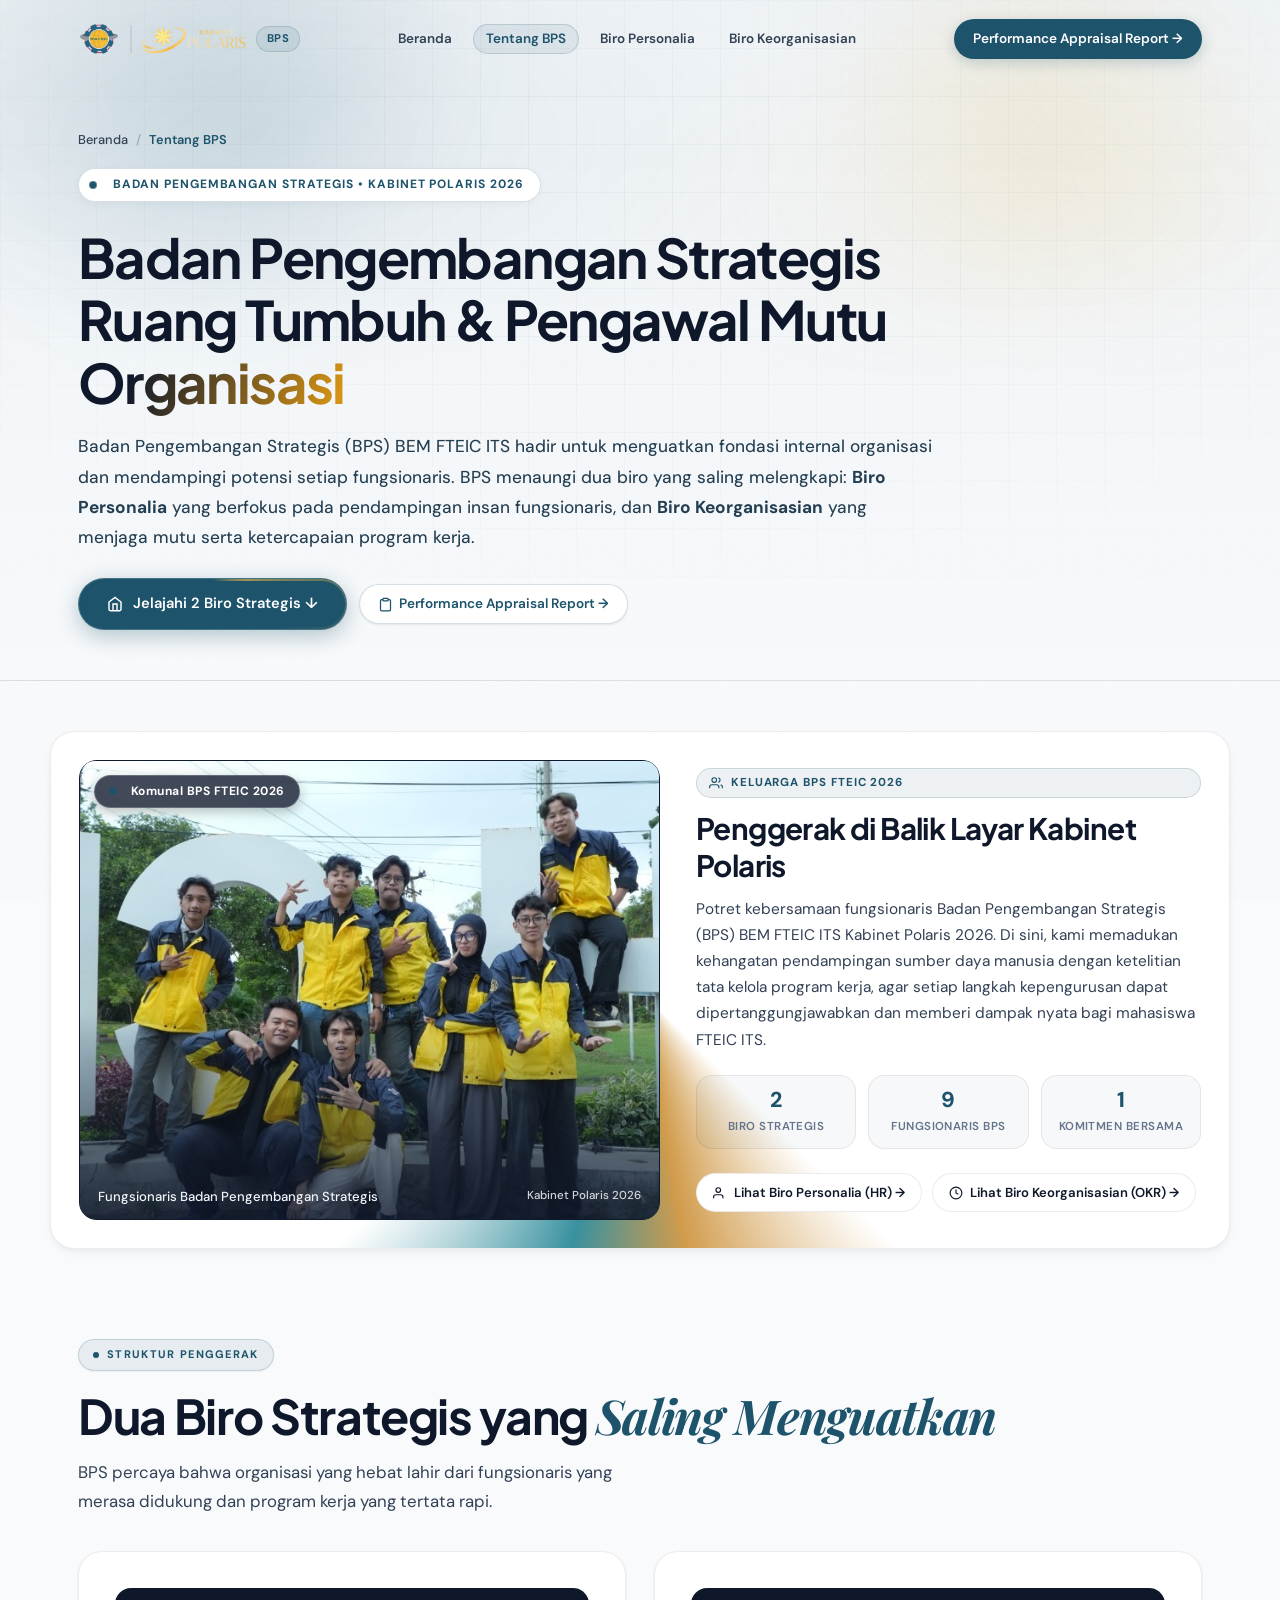
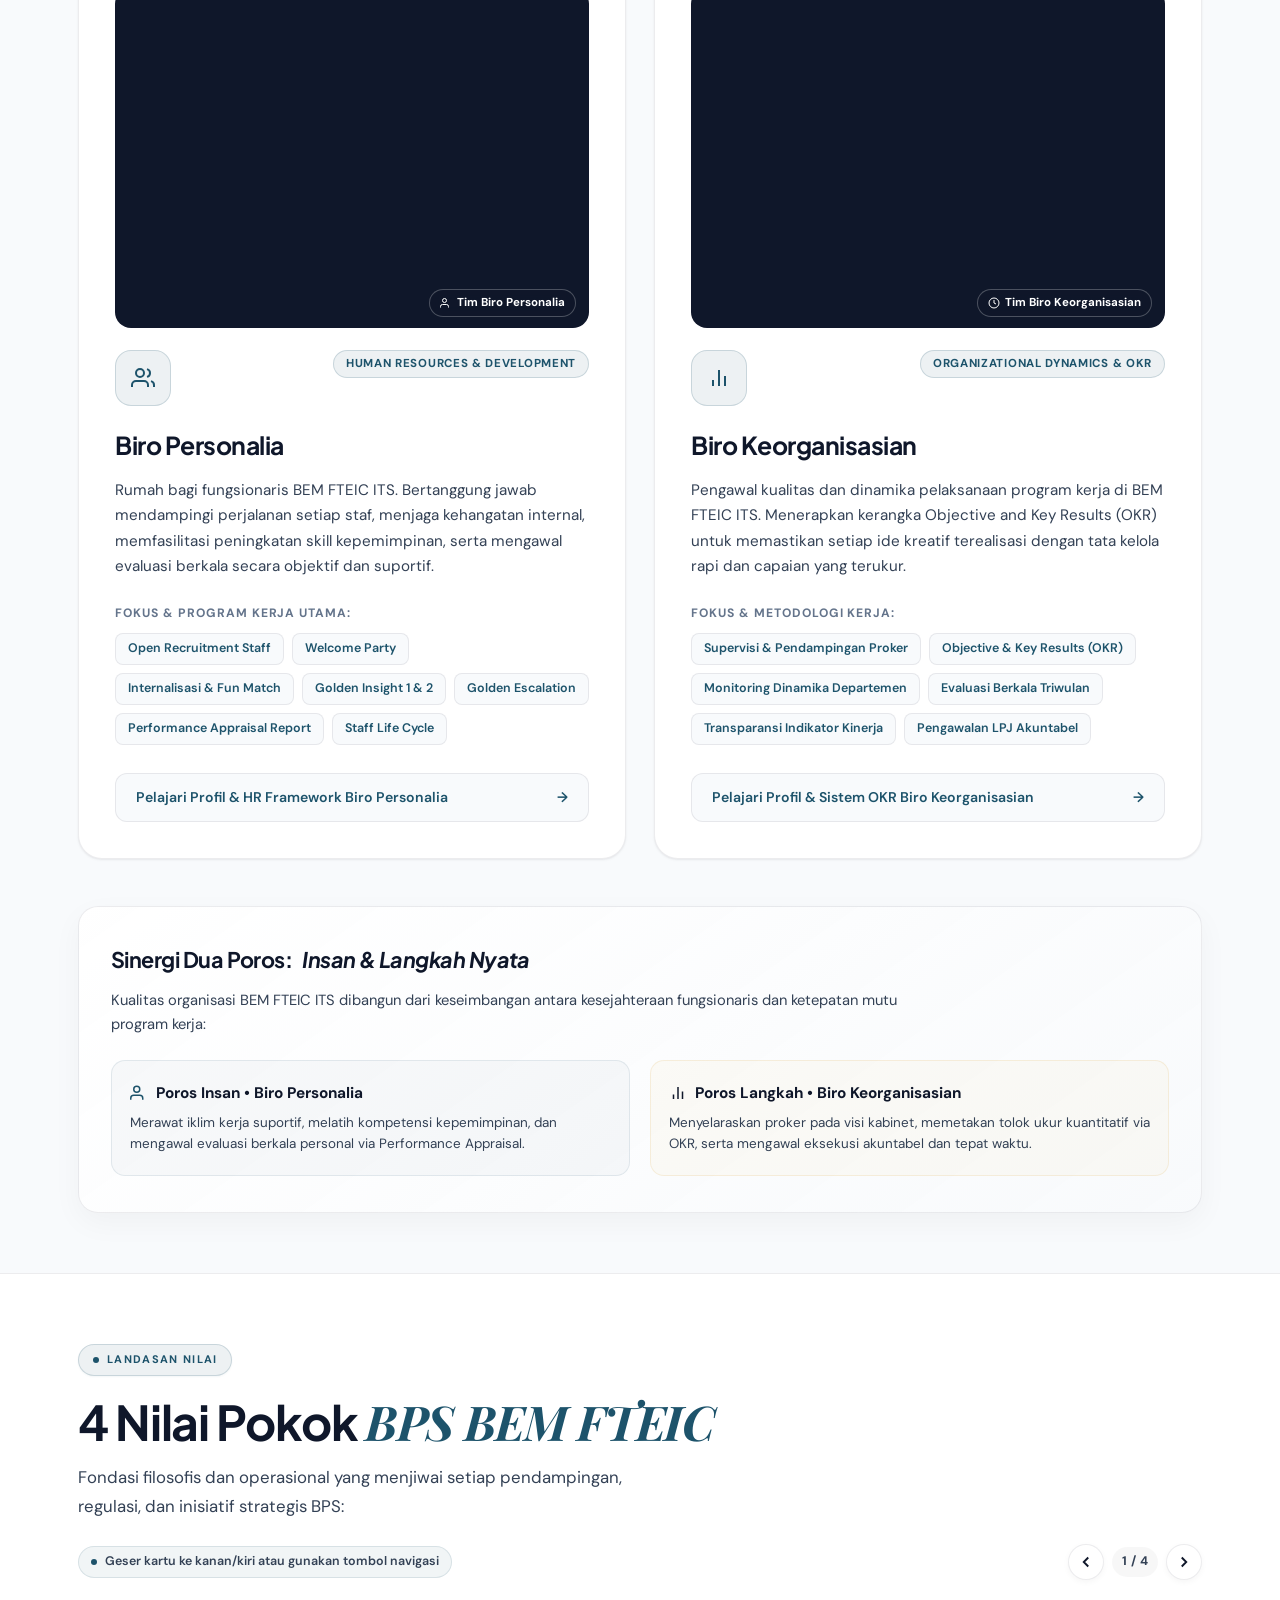
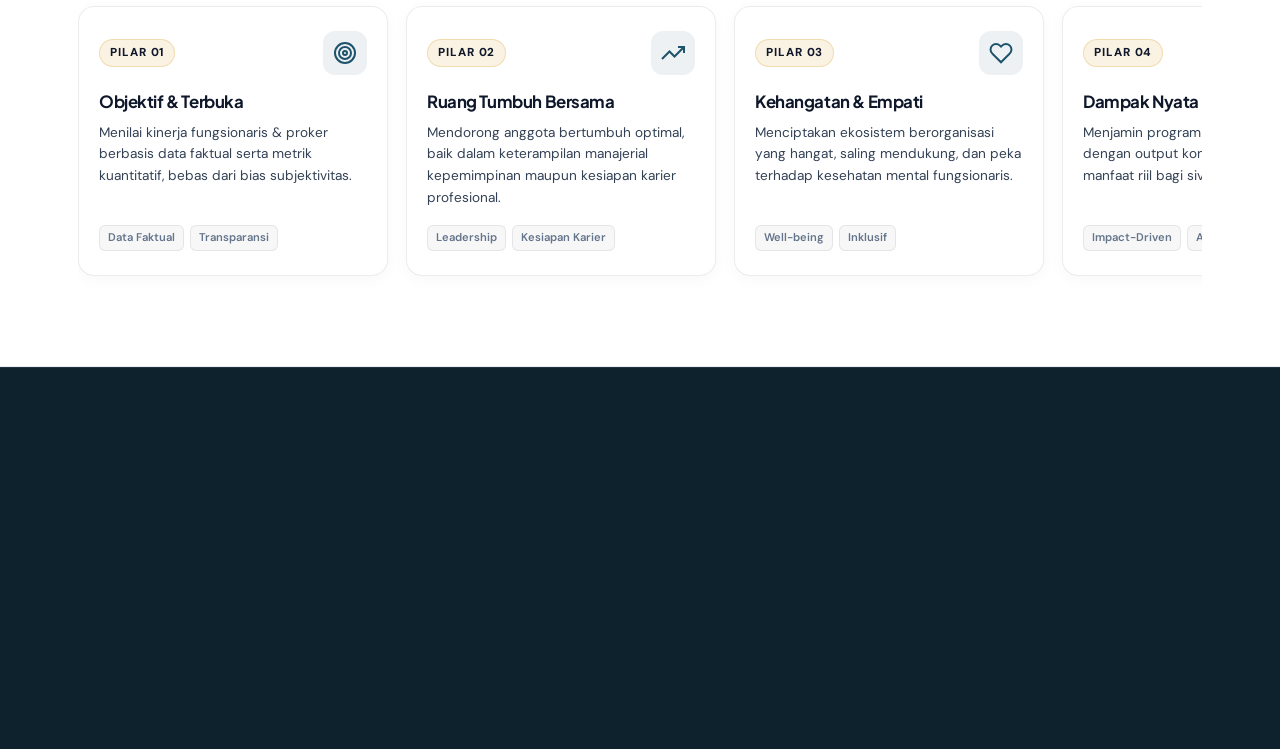
==== about-bps.html @ bacf1daa "update" ====
<!DOCTYPE html>
<html lang="id">

<head>
  <meta charset="UTF-8" />
  <meta name="viewport" content="width=device-width, initial-scale=1.0" />
  <title>Tentang BPS — Badan Pengembangan Strategis BEM FTEIC ITS Kabinet Polaris 2026</title>

  <!-- Meta & SEO -->
  <meta name="description"
    content="Profil resmi Badan Pengembangan Strategis (BPS) BEM FTEIC ITS Kabinet Polaris 2026. Menaungi Biro Personalia dan Biro Keorganisasian untuk penguatan kapasitas internal dan akselerasi potensi fungsionaris." />
  <meta name="theme-color" content="#1D536B" />
  <link rel="icon" type="image/png" href="assets/logo-bem-fteic.png" />

  <!-- Performance: Preload critical resources -->
  <link rel="preload" href="style.css" as="style" />
  <link rel="preload" href="app.js" as="script" />

  <!-- Google Fonts (async loading for fast text render) -->
  <link rel="preconnect" href="https://fonts.googleapis.com" />
  <link rel="preconnect" href="https://fonts.gstatic.com" crossorigin />
  <link rel="dns-prefetch" href="https://fonts.googleapis.com" />
  <link
    href="https://fonts.googleapis.com/css2?family=DM+Sans:ital,opsz,wght@0,9..40,300;0,9..40,400;0,9..40,500;0,9..40,600;0,9..40,700;1,9..40,400&family=Playfair+Display:ital,wght@0,600;0,700;1,600&display=swap"
    rel="stylesheet" media="print" onload="this.media='all'" />
  <noscript>
    <link
      href="https://fonts.googleapis.com/css2?family=DM+Sans:ital,opsz,wght@0,9..40,300;0,9..40,400;0,9..40,500;0,9..40,600;0,9..40,700;1,9..40,400&family=Playfair+Display:ital,wght@0,600;0,700;1,600&display=swap"
      rel="stylesheet" />
  </noscript>

  <!-- Custom Stylesheet -->
  <link rel="stylesheet" href="style.css" />
</head>

<body>

  <!-- ── 1. NAVIGATION BAR ── -->
  <nav class="nav scrolled" id="mainNav" role="navigation" aria-label="Main navigation">
    <div class="nav-inner">
      <a href="index.html" class="nav-logo">
        <img src="assets/logo-bem-fteic.png" alt="Logo BEM FTEIC" class="nav-logo-bem" />
        <div class="nav-logo-divider"></div>
        <img src="assets/logo-kabinet-polaris.png" alt="Logo Kabinet Polaris" class="nav-logo-kabinet" />
        <span class="logo-badge">BPS</span>
      </a>

      <ul class="nav-links" role="list">
        <li><a href="index.html">Beranda</a></li>
        <li><a href="about-bps.html" class="active">Tentang BPS</a></li>
        <li><a href="biro-personalia.html">Biro Personalia</a></li>
        <li><a href="biro-keorganisasian.html">Biro Keorganisasian</a></li>
      </ul>

      <div class="nav-cta">
        <a href="index.html#staf" class="btn-primary">Performance Appraisal Report →</a>
      </div>

      <button class="nav-hamburger" id="hamburger" aria-label="Buka Menu" aria-expanded="false"
        onclick="toggleMobileMenu()">
        <span></span><span></span><span></span>
      </button>
    </div>
  </nav>

  <!-- Mobile Menu Drawer -->
  <div class="mobile-menu" id="mobileMenu" role="dialog" aria-modal="true" aria-label="Navigasi Mobile">
    <a href="index.html">Beranda</a>
    <a href="about-bps.html" class="active" style="color: var(--accent);">Tentang BPS (Badan Pengembangan Strategis)</a>
    <a href="biro-personalia.html">Biro Personalia</a>
    <a href="biro-keorganisasian.html">Biro Keorganisasian</a>
    <a href="index.html#staf">Daftar Staf &amp; Performance Appraisal</a>
    <a href="index.html#faq">Bantuan &amp; FAQ</a>
    <a href="index.html#staf" class="mobile-cta btn-primary">Buka Performance Appraisal Report</a>
  </div>

  <!-- ── 2. SUBPAGE HERO SECTION ── -->
  <section class="subpage-hero" style="position: relative; overflow: hidden;">
    <div class="magic-grid-bg" aria-hidden="true"></div>
    <div class="magic-ambient-glow" aria-hidden="true"></div>
    <div class="container" style="position: relative; z-index: 2;">
      <!-- Breadcrumb -->
      <div class="breadcrumb">
        <a href="index.html">Beranda</a>
        <span class="breadcrumb-separator">/</span>
        <span class="breadcrumb-current">Tentang BPS</span>
      </div>



      <div class="subpage-header">
        <div class="subpage-badge magic-pill-badge">
          <span class="magic-pill-dot">
            <span class="magic-ping"></span>
            <span class="magic-dot"></span>
          </span>
          <span>Badan Pengembangan Strategis • Kabinet Polaris 2026</span>
        </div>

        <h1 class="subpage-title">
          Badan Pengembangan Strategis<br>
          <span class="magic-shiny-text">Ruang Tumbuh &amp; Pengawal Mutu Organisasi</span>
        </h1>

        <p class="subpage-sub">
          Badan Pengembangan Strategis (BPS) BEM FTEIC ITS hadir untuk menguatkan fondasi internal organisasi dan
          mendampingi potensi setiap fungsionaris. BPS menaungi dua biro yang saling melengkapi: <strong>Biro
            Personalia</strong> yang berfokus pada pendampingan insan fungsionaris, dan <strong>Biro
            Keorganisasian</strong> yang menjaga mutu serta ketercapaian program kerja.
        </p>

        <div class="subpage-actions">
          <a href="#dua-biro" class="magic-shimmer-btn">
            <svg width="16" height="16" viewBox="0 0 24 24" fill="none" stroke="currentColor" stroke-width="2.2">
              <path d="M3 9l9-7 9 7v11a2 2 0 0 1-2 2H5a2 2 0 0 1-2-2z"></path>
              <polyline points="9 22 9 12 15 12 15 22"></polyline>
            </svg>
            <span>Jelajahi 2 Biro Strategis ↓</span>
          </a>
          <a href="index.html#staf" class="btn-outline">
            <svg width="15" height="15" viewBox="0 0 24 24" fill="none" stroke="currentColor" stroke-width="2">
              <path d="M16 4h2a2 2 0 0 1 2 2v14a2 2 0 0 1-2 2H6a2 2 0 0 1-2-2V6a2 2 0 0 1 2-2h2"></path>
              <rect x="8" y="2" width="8" height="4" rx="1" ry="1"></rect>
            </svg>
            <span>Performance Appraisal Report →</span>
          </a>
        </div>
      </div>
    </div>
  </section>

  <!-- ── 2.5 POTRET KOMUNAL BPS SHOWCASE ── -->
  <section class="container team-showcase-section" style="padding-top: 50px; padding-bottom: 20px;">
    <div class="team-showcase-card">
      <div class="magic-border-beam" aria-hidden="true"></div>
      <div class="team-showcase-grid">
        <div class="team-showcase-media">
          <div class="team-photo-frame ratio-komunal">
            <img src="assets/foto-bps-komunal.jpg"
              alt="Potret Komunal Badan Pengembangan Strategis BEM FTEIC ITS Kabinet Polaris 2026"
              class="team-photo-img" loading="lazy" />
            <div class="team-photo-overlay"></div>
            <div class="team-photo-tag">
              <span class="magic-pill-dot"><span class="magic-ping"></span><span class="magic-dot"></span></span>
              Komunal BPS FTEIC 2026
            </div>
            <div class="team-photo-caption-bar">
              <span>Fungsionaris Badan Pengembangan Strategis</span>
              <span style="opacity: 0.85; font-size: 0.72rem;">Kabinet Polaris 2026</span>
            </div>
          </div>
        </div>
        <div class="team-showcase-content">
          <div class="team-showcase-badge">
            <svg width="14" height="14" viewBox="0 0 24 24" fill="none" stroke="currentColor" stroke-width="2">
              <path d="M17 21v-2a4 4 0 0 0-4-4H5a4 4 0 0 0-4 4v2"></path>
              <circle cx="9" cy="7" r="4"></circle>
              <path d="M23 21v-2a4 4 0 0 0-3-3.87"></path>
              <path d="M16 3.13a4 4 0 0 1 0 7.75"></path>
            </svg>
            Keluarga BPS FTEIC 2026
          </div>
          <h2 class="team-showcase-title">Penggerak di Balik Layar Kabinet Polaris</h2>
          <p class="team-showcase-desc">
            Potret kebersamaan fungsionaris Badan Pengembangan Strategis (BPS) BEM FTEIC ITS Kabinet Polaris 2026. Di
            sini, kami memadukan kehangatan pendampingan sumber daya manusia dengan ketelitian tata kelola program
            kerja, agar setiap langkah kepengurusan dapat dipertanggungjawabkan dan memberi dampak nyata bagi mahasiswa
            FTEIC ITS.
          </p>
          <div class="team-stats-mini">
            <div class="team-stat-item">
              <span class="team-stat-number">2</span>
              <span class="team-stat-label">Biro Strategis</span>
            </div>
            <div class="team-stat-item">
              <span class="team-stat-number">9</span>
              <span class="team-stat-label">Fungsionaris BPS</span>
            </div>
            <div class="team-stat-item">
              <span class="team-stat-number">1</span>
              <span class="team-stat-label">Komitmen Bersama</span>
            </div>
          </div>
          <div class="team-showcase-links">
            <a href="biro-personalia.html" class="team-link-pill">
              <svg width="14" height="14" viewBox="0 0 24 24" fill="none" stroke="currentColor" stroke-width="2">
                <path d="M17 21v-2a4 4 0 0 0-4-4H5a4 4 0 0 0-4 4v2"></path>
                <circle cx="9" cy="7" r="4"></circle>
              </svg>
              Lihat Biro Personalia (HR) →
            </a>
            <a href="biro-keorganisasian.html" class="team-link-pill">
              <svg width="14" height="14" viewBox="0 0 24 24" fill="none" stroke="currentColor" stroke-width="2">
                <circle cx="12" cy="12" r="10"></circle>
                <polyline points="12 6 12 12 16 14"></polyline>
              </svg>
              Lihat Biro Keorganisasian (OKR) →
            </a>
          </div>
        </div>
      </div>
    </div>
  </section>

  <!-- ── 3. DUA BIRO STRATEGIS SHOWCASE ── -->
  <section class="container" id="dua-biro" style="padding-top: 40px; padding-bottom: 60px;">
    <div class="section-label reveal">Struktur Penggerak</div>
    <h2 class="section-title reveal reveal-delay-1">Dua Biro Strategis yang <em>Saling Menguatkan</em></h2>
    <p class="section-sub reveal reveal-delay-2">
      BPS percaya bahwa organisasi yang hebat lahir dari fungsionaris yang merasa didukung dan program kerja yang
      tertata rapi.
    </p>

    <div class="bps-bureau-grid">

      <!-- Card 1: Biro Personalia -->
      <div class="bps-bureau-card reveal reveal-delay-1">
        <div class="bureau-card-img-wrap img-personalia">
          <img src="assets/foto-biro-personalia.jpg" alt="Tim Biro Personalia BEM FTEIC ITS 2026" loading="lazy" />
          <div class="bureau-card-img-overlay"></div>
          <div class="bureau-card-img-tag">
            <svg width="12" height="12" viewBox="0 0 24 24" fill="none" stroke="currentColor" stroke-width="2">
              <path d="M17 21v-2a4 4 0 0 0-4-4H5a4 4 0 0 0-4 4v2"></path>
              <circle cx="9" cy="7" r="4"></circle>
            </svg>
            Tim Biro Personalia
          </div>
        </div>

        <div class="bureau-card-header">
          <div class="bureau-icon-box">
            <svg width="24" height="24" viewBox="0 0 24 24" fill="none" stroke="currentColor" stroke-width="2">
              <path d="M17 21v-2a4 4 0 0 0-4-4H5a4 4 0 0 0-4 4v2"></path>
              <circle cx="9" cy="7" r="4"></circle>
              <path d="M23 21v-2a4 4 0 0 0-3-3.87"></path>
              <path d="M16 3.13a4 4 0 0 1 0 7.75"></path>
            </svg>
          </div>
          <span class="bureau-tag">Human Resources &amp; Development</span>
        </div>

        <h3 class="bureau-title">Biro Personalia</h3>

        <p class="bureau-desc">
          Rumah bagi fungsionaris BEM FTEIC ITS. Bertanggung jawab mendampingi perjalanan setiap staf, menjaga
          kehangatan internal, memfasilitasi peningkatan skill kepemimpinan, serta mengawal evaluasi berkala secara
          objektif dan suportif.
        </p>

        <div class="bureau-meta-title">Fokus &amp; Program Kerja Utama:</div>
        <div class="bureau-chips">
          <span class="bureau-chip">Open Recruitment Staff</span>
          <span class="bureau-chip">Welcome Party</span>
          <span class="bureau-chip">Internalisasi &amp; Fun Match</span>
          <span class="bureau-chip">Golden Insight 1 &amp; 2</span>
          <span class="bureau-chip">Golden Escalation</span>
          <span class="bureau-chip">Performance Appraisal Report</span>
          <span class="bureau-chip">Staff Life Cycle</span>
        </div>

        <a href="biro-personalia.html" class="bureau-cta-link">
          <span>Pelajari Profil &amp; HR Framework Biro Personalia</span>
          <span>→</span>
        </a>
      </div>

      <!-- Card 2: Biro Keorganisasian -->
      <div class="bps-bureau-card reveal reveal-delay-2">
        <div class="bureau-card-img-wrap img-keorganisasian">
          <img src="assets/foto-biro-keorganisasian.jpg" alt="Tim Biro Keorganisasian BEM FTEIC ITS 2026"
            loading="lazy" />
          <div class="bureau-card-img-overlay"></div>
          <div class="bureau-card-img-tag">
            <svg width="12" height="12" viewBox="0 0 24 24" fill="none" stroke="currentColor" stroke-width="2">
              <circle cx="12" cy="12" r="10"></circle>
              <polyline points="12 6 12 12 16 14"></polyline>
            </svg>
            Tim Biro Keorganisasian
          </div>
        </div>

        <div class="bureau-card-header">
          <div class="bureau-icon-box">
            <svg width="24" height="24" viewBox="0 0 24 24" fill="none" stroke="currentColor" stroke-width="2">
              <line x1="18" y1="20" x2="18" y2="10"></line>
              <line x1="12" y1="20" x2="12" y2="4"></line>
              <line x1="6" y1="20" x2="6" y2="14"></line>
            </svg>
          </div>
          <span class="bureau-tag">Organizational Dynamics &amp; OKR</span>
        </div>

        <h3 class="bureau-title">Biro Keorganisasian</h3>

        <p class="bureau-desc">
          Pengawal kualitas dan dinamika pelaksanaan program kerja di BEM FTEIC ITS. Menerapkan kerangka Objective and
          Key Results (OKR) untuk memastikan setiap ide kreatif terealisasi dengan tata kelola rapi dan capaian yang
          terukur.
        </p>

        <div class="bureau-meta-title">Fokus &amp; Metodologi Kerja:</div>
        <div class="bureau-chips">
          <span class="bureau-chip">Supervisi &amp; Pendampingan Proker</span>
          <span class="bureau-chip">Objective &amp; Key Results (OKR)</span>
          <span class="bureau-chip">Monitoring Dinamika Departemen</span>
          <span class="bureau-chip">Evaluasi Berkala Triwulan</span>
          <span class="bureau-chip">Transparansi Indikator Kinerja</span>
          <span class="bureau-chip">Pengawalan LPJ Akuntabel</span>
        </div>

        <a href="biro-keorganisasian.html" class="bureau-cta-link">
          <span>Pelajari Profil &amp; Sistem OKR Biro Keorganisasian</span>
          <span>→</span>
        </a>
      </div>

    </div>

    <!-- ── 4. SINERGI KOMPLEMENTER CALLOUT ── -->
    <div class="synergy-callout reveal reveal-delay-2">
      <h3 class="synergy-title">Sinergi Dua Poros: <em>Insan &amp; Langkah Nyata</em></h3>
      <p class="synergy-desc">
        Kualitas organisasi BEM FTEIC ITS dibangun dari keseimbangan antara kesejahteraan fungsionaris dan ketepatan mutu program kerja:
      </p>

      <div class="synergy-grid">
        <div class="synergy-item">
          <div class="synergy-item-title">
            <svg width="18" height="18" viewBox="0 0 24 24" fill="none" stroke="currentColor" stroke-width="2" style="color: var(--accent);"><path d="M17 21v-2a4 4 0 0 0-4-4H5a4 4 0 0 0-4 4v2"></path><circle cx="9" cy="7" r="4"></circle></svg>
            <span>Poros Insan • Biro Personalia</span>
          </div>
          <div class="synergy-item-desc">
            Merawat iklim kerja suportif, melatih kompetensi kepemimpinan, dan mengawal evaluasi berkala personal via Performance Appraisal.
          </div>
        </div>
        <div class="synergy-item">
          <div class="synergy-item-title">
            <svg width="18" height="18" viewBox="0 0 24 24" fill="none" stroke="currentColor" stroke-width="2" style="color: var(--gold-accent);"><line x1="18" y1="20" x2="18" y2="10"></line><line x1="12" y1="20" x2="12" y2="4"></line><line x1="6" y1="20" x2="6" y2="14"></line></svg>
            <span>Poros Langkah • Biro Keorganisasian</span>
          </div>
          <div class="synergy-item-desc">
            Menyelaraskan proker pada visi kabinet, memetakan tolok ukur kuantitatif via OKR, serta mengawal eksekusi akuntabel dan tepat waktu.
          </div>
        </div>
      </div>
    </div>

  </section>

  <!-- ── 5. NILAI & FOKUS STRATEGIS BPS ── -->
  <section
    style="background: var(--surface); padding: 70px 0; border-top: 1px solid var(--border); border-bottom: 1px solid var(--border);">
    <div class="container">
      <div class="section-label reveal">Landasan Nilai</div>
      <h2 class="section-title reveal reveal-delay-1">4 Nilai Pokok <em>BPS BEM FTEIC</em></h2>
      <p class="section-sub reveal reveal-delay-2">
        Fondasi filosofis dan operasional yang menjiwai setiap pendampingan, regulasi, dan inisiatif strategis BPS:
      </p>

      <!-- Interactive Pillars Slider Component -->
      <div class="pillars-slider-component reveal reveal-delay-2">
        <div class="pillars-slider-topbar">
          <div class="slider-info-badge">
            <span class="magic-dot"></span>
            <span>Geser kartu ke kanan/kiri atau gunakan tombol navigasi</span>
          </div>
          <div class="slider-nav-controls">
            <button type="button" class="slider-nav-btn slider-prev-btn" aria-label="Geser ke kiri" title="Geser ke Kiri">
              <svg width="18" height="18" viewBox="0 0 24 24" fill="none" stroke="currentColor" stroke-width="2.5"><polyline points="15 18 9 12 15 6"></polyline></svg>
            </button>
            <div class="slider-counter-pill">
              <span class="slider-active-idx">1</span>
              <span class="slider-sep">/</span>
              <span class="slider-total-idx">4</span>
            </div>
            <button type="button" class="slider-nav-btn slider-next-btn" aria-label="Geser ke kanan" title="Geser ke Kanan">
              <svg width="18" height="18" viewBox="0 0 24 24" fill="none" stroke="currentColor" stroke-width="2.5"><polyline points="9 18 15 12 9 6"></polyline></svg>
            </button>
          </div>
        </div>

        <div class="pillars-slider-track" tabindex="0" role="region" aria-label="Slides 4 Nilai Pokok BPS">
          <!-- Pilar 1 -->
          <div class="pillar-slide-card">
            <div class="pillar-card-top">
              <span class="pillar-num-badge">Pilar 01</span>
              <div class="pillar-icon-box">
                <svg width="24" height="24" viewBox="0 0 24 24" fill="none" stroke="currentColor" stroke-width="2">
                  <circle cx="12" cy="12" r="10"></circle>
                  <circle cx="12" cy="12" r="6"></circle>
                  <circle cx="12" cy="12" r="2"></circle>
                </svg>
              </div>
            </div>
            <h3 class="pillar-card-title">Objektif &amp; Terbuka</h3>
            <p class="pillar-card-desc">
              Menilai kinerja fungsionaris &amp; proker berbasis data faktual serta metrik kuantitatif, bebas dari bias subjektivitas.
            </p>
            <div class="pillar-tags">
              <span class="pillar-tag">Data Faktual</span>
              <span class="pillar-tag">Transparansi</span>
            </div>
          </div>

          <!-- Pilar 2 -->
          <div class="pillar-slide-card">
            <div class="pillar-card-top">
              <span class="pillar-num-badge">Pilar 02</span>
              <div class="pillar-icon-box">
                <svg width="24" height="24" viewBox="0 0 24 24" fill="none" stroke="currentColor" stroke-width="2">
                  <polyline points="23 6 13.5 15.5 8.5 10.5 1 18"></polyline>
                  <polyline points="17 6 23 6 23 12"></polyline>
                </svg>
              </div>
            </div>
            <h3 class="pillar-card-title">Ruang Tumbuh Bersama</h3>
            <p class="pillar-card-desc">
              Mendorong anggota bertumbuh optimal, baik dalam keterampilan manajerial kepemimpinan maupun kesiapan karier profesional.
            </p>
            <div class="pillar-tags">
              <span class="pillar-tag">Leadership</span>
              <span class="pillar-tag">Kesiapan Karier</span>
            </div>
          </div>

          <!-- Pilar 3 -->
          <div class="pillar-slide-card">
            <div class="pillar-card-top">
              <span class="pillar-num-badge">Pilar 03</span>
              <div class="pillar-icon-box">
                <svg width="24" height="24" viewBox="0 0 24 24" fill="none" stroke="currentColor" stroke-width="2">
                  <path d="M20.84 4.61a5.5 5.5 0 0 0-7.78 0L12 5.67l-1.06-1.06a5.5 5.5 0 0 0-7.78 7.78l1.06 1.06L12 21.23l7.78-7.78 1.06-1.06a5.5 5.5 0 0 0 0-7.78z"></path>
                </svg>
              </div>
            </div>
            <h3 class="pillar-card-title">Kehangatan &amp; Empati</h3>
            <p class="pillar-card-desc">
              Menciptakan ekosistem berorganisasi yang hangat, saling mendukung, dan peka terhadap kesehatan mental fungsionaris.
            </p>
            <div class="pillar-tags">
              <span class="pillar-tag">Well-being</span>
              <span class="pillar-tag">Inklusif</span>
            </div>
          </div>

          <!-- Pilar 4 -->
          <div class="pillar-slide-card">
            <div class="pillar-card-top">
              <span class="pillar-num-badge">Pilar 04</span>
              <div class="pillar-icon-box">
                <svg width="24" height="24" viewBox="0 0 24 24" fill="none" stroke="currentColor" stroke-width="2">
                  <polygon points="13 2 3 14 12 14 11 22 21 10 12 10 13 2"></polygon>
                </svg>
              </div>
            </div>
            <h3 class="pillar-card-title">Dampak Nyata &amp; Akuntabel</h3>
            <p class="pillar-card-desc">
              Menjamin program kerja dijalankan efisien dengan output konkret yang memberi manfaat riil bagi sivitas akademika FTEIC.
            </p>
            <div class="pillar-tags">
              <span class="pillar-tag">Impact-Driven</span>
              <span class="pillar-tag">Akuntabilitas</span>
            </div>
          </div>
        </div>
      </div>
    </div>
  </section>

  <!-- ── 6. FOOTER ── -->
  <footer class="footer" role="contentinfo">
    <div class="container">
      <div class="footer-grid">
        <div class="footer-brand">
          <div class="footer-logo">
            <img src="assets/logo-bem-fteic.png" alt="BEM FTEIC" class="footer-logo-img" />
            <div class="footer-logo-text">
              <span class="footer-title">BEM FTEIC ITS</span>
              <span class="footer-sub">Kabinet Polaris 2026</span>
            </div>
          </div>
          <p class="footer-brand-desc">
            Badan Pengembangan Strategis (BPS) BEM FTEIC ITS. Mengawal penguatan kapasitas internal, pengembangan SDM,
            dan efektivitas organisasi Fakultas Teknologi Elektro dan Informatika Cerdas, ITS Surabaya.
          </p>
        </div>

        <div>
          <div class="footer-col-label">Halaman BPS</div>
          <div class="footer-links">
            <a href="about-bps.html" style="font-weight: 700; color: var(--accent);">Tentang BPS</a>
            <a href="biro-personalia.html">Biro Personalia</a>
            <a href="biro-keorganisasian.html">Biro Keorganisasian</a>
            <a href="index.html#staf">Performance Appraisal Report</a>
          </div>
        </div>

        <div>
          <div class="footer-col-label">Biro Strategis</div>
          <div class="footer-links">
            <a href="biro-personalia.html">HR Framework 4 Pilar</a>
            <a href="biro-personalia.html#life-cycle">Staff Life Cycle</a>
            <a href="biro-keorganisasian.html#okr">Kerangka Kerja OKR</a>
            <a href="biro-keorganisasian.html#monitoring">Siklus Monitoring Proker</a>
          </div>
        </div>

        <div>
          <div class="footer-col-label">Tautan Eksternal</div>
          <div class="footer-links">
            <a href="https://www.its.ac.id/fakultas/fteic/" target="_blank" rel="noopener">Fakultas FTEIC ITS</a>
            <a href="https://www.instagram.com/bemfteic.its/" target="_blank" rel="noopener">Instagram BEM FTEIC</a>
            <a href="https://its.ac.id" target="_blank" rel="noopener">Institut Teknologi Sepuluh Nopember</a>
          </div>
        </div>
      </div>

      <div class="footer-bottom">
        <div class="footer-copy">
          © 2026 Badan Pengembangan Strategis BEM FTEIC ITS. All rights reserved.
        </div>
        <div class="footer-legal">
          <span>Integritas Organisasi</span>
          <span>Akselerasi Fungsionaris</span>
        </div>
      </div>
    </div>
  </footer>

  <script>
    function toggleMobileMenu() {
      const menu = document.getElementById('mobileMenu');
      const btn = document.getElementById('hamburger');
      menu.classList.toggle('open');
      btn.classList.toggle('open');
    }
    document.querySelectorAll('#mobileMenu a').forEach(link => {
      link.addEventListener('click', () => {
        document.getElementById('mobileMenu').classList.remove('open');
        document.getElementById('hamburger').classList.remove('open');
      });
    });
  </script>
  <script src="app.js" defer></script>
</body>

</html>
---- style.css ----
@import url('https://fonts.googleapis.com/css2?family=Plus+Jakarta+Sans:wght@500;600;700;800&family=DM+Sans:ital,opsz,wght@0,9..40,400;0,9..40,500;0,9..40,600;0,9..40,700;1,9..40,400&family=JetBrains+Mono:wght@400;500;600&display=swap');

/* ==========================================================================
   Clearwave Design System — Customized for BEM FTEIC ITS
   Biro Personalia & Biro Keorganisasian Staff Evaluation Portal
   Linear & Raycast Tier Modern Aesthetic Architecture
   ========================================================================== */

/* ── DESIGN TOKENS ── */
:root {
  /* Typography Hierarchy (Plus Jakarta Sans Display + DM Sans Body) */
  --font-display: 'Plus Jakarta Sans', -apple-system, BlinkMacSystemFont, 'Segoe UI', Roboto, sans-serif;
  --font-body: 'DM Sans', -apple-system, BlinkMacSystemFont, 'Segoe UI', Roboto, sans-serif;
  --font-mono: 'JetBrains Mono', ui-monospace, SFMono-Regular, Menlo, Monaco, Consolas, monospace;

  /* Core Atmospheric Backgrounds: Slate-neutral, anti-glare */
  --bg: #F8FAFC;
  --bg-alt: #F1F5F9;
  --surface: #FFFFFF;
  --surface-2: #FFFFFF;
  --surface-glass: rgba(255, 255, 255, 0.85);

  /* BEM FTEIC Brand Identity: Deep Ocean Petrol Navy */
  --accent: #1D536B;
  --accent-hover: #143C4F;
  --accent-mid: #256C8A;
  --accent-light: #3D88AA;
  --accent-ghost: rgba(29, 83, 107, 0.08);
  --accent-border: rgba(29, 83, 107, 0.18);

  /* Kabinet Polaris Secondary: Radiant Warm Sun Gold */
  --gold: #D69415;
  --gold-hover: #B87D0E;
  --gold-mid: #E8A825;
  --gold-light: #F7C042;
  --gold-ghost: rgba(214, 148, 21, 0.10);
  --gold-border: rgba(214, 148, 21, 0.25);

  /* Logo Crimson Accent */
  --crimson: #9B2850;
  --crimson-ghost: rgba(155, 40, 80, 0.08);

  /* Typography: Optimal contrast without harsh pure black (#000000 avoided) */
  --text-1: #0F172A;
  /* Slate 900: sharp, clear, comfortable */
  --text-2: #334155;
  /* Slate 700: balanced readability */
  --text-3: #64748B;
  /* Slate 500: subtle labels & captions */

  /* Borders & Shadows (Subtle, multi-layered diffuse elevation) */
  --border: rgba(15, 23, 42, 0.08);
  --border-subtle: rgba(15, 23, 42, 0.04);
  --border-hover: rgba(29, 83, 107, 0.28);
  --shadow-sm: 0 1px 2px rgba(15, 23, 42, 0.04), 0 1px 3px rgba(15, 23, 42, 0.05);
  --shadow-md: 0 4px 12px -2px rgba(15, 23, 42, 0.06), 0 2px 6px -1px rgba(15, 23, 42, 0.04);
  --shadow-lg: 0 12px 30px -4px rgba(15, 23, 42, 0.08), 0 4px 10px -2px rgba(15, 23, 42, 0.03);

  --silk: cubic-bezier(0.16, 1, 0.3, 1);
  --silk-dur: 0.7s;
  --transition-fast: all 0.2s cubic-bezier(0.16, 1, 0.3, 1);
  --radius-sm: 8px;
  --radius: 16px;
  --radius-lg: 24px;
}

/* ── RESET & BASE ── */
*,
*::before,
*::after {
  box-sizing: border-box;
  margin: 0;
  padding: 0;
}

html {
  scroll-behavior: smooth;
  font-size: 16px;
  scroll-padding-top: 80px;
}

body {
  font-family: var(--font-body);
  background: var(--bg);
  color: var(--text-1);
  line-height: 1.6;
  overflow-x: hidden;
  -webkit-font-smoothing: antialiased;
  -moz-osx-font-smoothing: grayscale;
  text-rendering: optimizeLegibility;
}

/* ── PERFORMANCE: GPU COMPOSITING & PAINT CONTAINMENT ── */
.framework-section,
.lifecycle-section,
.timeline-section,
.sop-section,
.footer {
  content-visibility: auto;
  contain-intrinsic-size: auto 800px;
}

img {
  content-visibility: auto;
}

.subpage-hero,
.hero {
  contain: layout style;
}

a {
  text-decoration: none;
  color: inherit;
}

ul {
  list-style: none;
}

img {
  display: block;
  max-width: 100%;
}

button,
input,
select,
textarea {
  font-family: inherit;
}

button {
  cursor: pointer;
  border: none;
  background: none;
}

h1,
h2,
h3,
h4,
h5,
h6 {
  font-family: var(--font-display);
  letter-spacing: -0.025em;
  font-weight: 700;
  color: var(--text-1);
}

/* Subtle noise texture */
body::before {
  content: '';
  position: fixed;
  inset: 0;
  pointer-events: none;
  z-index: 0;
  opacity: 0.025;
  background-image: url("data:image/svg+xml,%3Csvg viewBox='0 0 256 256' xmlns='http://www.w3.org/2000/svg'%3E%3Cfilter id='noise'%3E%3CfeTurbulence type='fractalNoise' baseFrequency='0.9' numOctaves='4' stitchTiles='stitch'/%3E%3C/filter%3E%3Crect width='100%25' height='100%25' filter='url(%23noise)'/%3E%3C/svg%3E");
  background-size: 128px 128px;
}

/* ── UTILITY ── */
.container {
  max-width: 1180px;
  margin: 0 auto;
  padding: 0 28px;
  position: relative;
  z-index: 1;
}

.hidden {
  display: none !important;
}

.section-label {
  display: inline-flex;
  align-items: center;
  gap: 8px;
  font-size: 11px;
  font-weight: 700;
  letter-spacing: 0.12em;
  text-transform: uppercase;
  color: var(--accent);
  background: var(--accent-ghost);
  border: 1px solid var(--accent-border);
  padding: 6px 14px;
  border-radius: 100px;
  margin-bottom: 18px;
  box-shadow: 0 1px 2px rgba(29, 83, 107, 0.05);
}

.section-label::before {
  content: '';
  width: 6px;
  height: 6px;
  background: var(--accent);
  border-radius: 50%;
}

.section-title {
  font-family: var(--font-display);
  font-size: clamp(2rem, 4vw, 3rem);
  font-weight: 700;
  letter-spacing: -0.028em;
  line-height: 1.15;
  color: var(--text-1);
}

.section-title em {
  font-style: italic;
  font-family: 'Playfair Display', serif;
  color: var(--accent);
}

.section-sub {
  font-family: var(--font-body);
  font-size: 1.05rem;
  line-height: 1.7;
  color: var(--text-2);
  max-width: 560px;
  margin-top: 14px;
}

/* ── SCROLL REVEAL ── */
/* ── SCROLL REVEAL (MAGIC UI BLUR-FADE) ── */
.reveal {
  opacity: 0;
  transform: translateY(24px);
  filter: blur(4px);
  transition: opacity 0.75s cubic-bezier(0.16, 1, 0.3, 1),
    transform 0.75s cubic-bezier(0.16, 1, 0.3, 1),
    filter 0.75s cubic-bezier(0.16, 1, 0.3, 1);
  will-change: opacity, transform, filter;
}

.reveal.in-view {
  opacity: 1;
  transform: translateY(0);
  filter: blur(0);
}

.reveal-delay-1 {
  transition-delay: 0.1s;
}

.reveal-delay-2 {
  transition-delay: 0.2s;
}

.reveal-delay-3 {
  transition-delay: 0.3s;
}

.reveal-delay-4 {
  transition-delay: 0.4s;
}

@media (prefers-reduced-motion: reduce) {
  .reveal {
    opacity: 1 !important;
    transform: none !important;
    filter: none !important;
    transition: none !important;
  }
}

/* ── 1. NAVIGATION BAR ── */
.nav {
  position: fixed;
  top: 0;
  left: 0;
  right: 0;
  z-index: 1000;
  padding: 18px 0;
  transition: padding var(--silk-dur) var(--silk), background var(--silk-dur) var(--silk), box-shadow var(--silk-dur) var(--silk);
}

.nav.scrolled {
  padding: 12px 0;
  background: rgba(232, 244, 242, 0.94);
  backdrop-filter: blur(16px);
  -webkit-backdrop-filter: blur(16px);
  box-shadow: 0 1px 0 var(--border), var(--shadow-sm);
}

.nav-inner {
  display: flex;
  align-items: center;
  justify-content: space-between;
  max-width: 1180px;
  margin: 0 auto;
  padding: 0 28px;
  gap: 16px;
}

.nav-logo {
  display: flex;
  align-items: center;
  gap: 10px;
  text-decoration: none;
  flex-shrink: 0;
}

.nav-logo-bem {
  height: 42px;
  width: auto;
  object-fit: contain;
  transition: transform 0.3s var(--silk);
}

.nav-logo:hover .nav-logo-bem {
  transform: scale(1.05);
}

.nav-logo-divider {
  width: 1.5px;
  height: 28px;
  background: var(--border);
}

.nav-logo-kabinet {
  height: 28px;
  width: auto;
  object-fit: contain;
  transition: transform 0.3s var(--silk);
}

.logo-badge {
  font-size: 0.7rem;
  font-weight: 700;
  letter-spacing: 0.05em;
  text-transform: uppercase;
  color: var(--accent);
  background: var(--accent-ghost);
  border: 1px solid var(--accent-border);
  padding: 3px 10px;
  border-radius: 100px;
}

.nav-links {
  display: flex;
  align-items: center;
  gap: 8px;
  list-style: none;
  flex-wrap: nowrap;
}

.nav-links li {
  flex-shrink: 0;
}

.nav-links a {
  font-size: 0.84rem;
  font-weight: 600;
  color: var(--text-2);
  padding: 6px 13px;
  border-radius: 100px;
  transition: all 0.25s var(--silk);
  white-space: nowrap !important;
  display: inline-flex;
  align-items: center;
  gap: 6px;
  text-decoration: none;
  line-height: 1.3;
}

.nav-links a:hover {
  color: var(--accent);
  background: var(--accent-ghost);
  box-shadow: inset 0 0 0 1px var(--accent-border);
}

.nav-cta {
  display: flex;
  align-items: center;
  gap: 12px;
  flex-shrink: 0;
}

.status-chip {
  display: flex;
  align-items: center;
  gap: 6px;
  font-size: 0.75rem;
  font-weight: 600;
  color: var(--text-2);
  background: var(--surface-2);
  border: 1px solid var(--border);
  padding: 6px 12px;
  border-radius: 100px;
  box-shadow: var(--shadow-sm);
  white-space: nowrap;
}

.status-chip-dot {
  width: 7px;
  height: 7px;
  border-radius: 50%;
  background: var(--gold);
  box-shadow: 0 0 6px var(--gold);
}

.btn-primary {
  font-size: 0.85rem;
  font-weight: 600;
  color: #fff !important;
  background: var(--accent);
  padding: 8px 18px;
  border-radius: 100px;
  transition: all 0.25s var(--silk);
  box-shadow: 0 4px 14px rgba(29, 83, 107, 0.22);
  display: inline-flex;
  align-items: center;
  justify-content: center;
  gap: 6px;
  white-space: nowrap;
  border: 1.5px solid transparent;
  text-decoration: none;
  cursor: pointer;
}

.btn-primary:hover {
  background: var(--accent-mid);
  transform: translateY(-1px);
  box-shadow: 0 6px 18px rgba(29, 83, 107, 0.32);
}

.btn-outline {
  font-size: 0.85rem;
  font-weight: 600;
  color: var(--accent) !important;
  background: #FFFFFF;
  border: 1.5px solid var(--accent-border);
  padding: 8px 18px;
  border-radius: 100px;
  transition: all 0.25s var(--silk);
  box-shadow: var(--shadow-sm);
  display: inline-flex;
  align-items: center;
  justify-content: center;
  gap: 6px;
  white-space: nowrap;
  text-decoration: none;
  cursor: pointer;
}

.btn-outline:hover {
  background: var(--accent-ghost);
  border-color: var(--accent);
  color: var(--accent-hover) !important;
  transform: translateY(-1px);
  box-shadow: var(--shadow-md);
}

.btn-gold {
  font-size: 0.85rem;
  font-weight: 600;
  color: #FFFFFF !important;
  background: linear-gradient(135deg, var(--gold) 0%, #C2800D 100%);
  border: 1.5px solid var(--gold);
  padding: 8px 18px;
  border-radius: 100px;
  transition: all 0.25s var(--silk);
  box-shadow: 0 4px 14px rgba(214, 148, 21, 0.30);
  display: inline-flex;
  align-items: center;
  justify-content: center;
  gap: 6px;
  white-space: nowrap;
  text-decoration: none;
  cursor: pointer;
}

.btn-gold:hover {
  background: linear-gradient(135deg, var(--gold-mid) 0%, var(--gold) 100%);
  transform: translateY(-1px);
  box-shadow: 0 6px 18px rgba(214, 148, 21, 0.40);
}

/* Hamburger */
.nav-hamburger {
  display: none;
  flex-direction: column;
  gap: 5px;
  width: 28px;
  padding: 4px;
  cursor: pointer;
}

.nav-hamburger span {
  display: block;
  height: 2px;
  background: var(--text-1);
  border-radius: 2px;
  transition: all 0.4s var(--silk);
}

.nav-hamburger.open span:nth-child(1) {
  transform: translateY(7px) rotate(45deg);
}

.nav-hamburger.open span:nth-child(2) {
  opacity: 0;
  transform: scaleX(0);
}

.nav-hamburger.open span:nth-child(3) {
  transform: translateY(-7px) rotate(-45deg);
}

/* Mobile Menu */
.mobile-menu {
  position: fixed;
  inset: 0;
  z-index: 999;
  background: var(--bg);
  display: flex;
  flex-direction: column;
  align-items: center;
  justify-content: flex-start;
  opacity: 0;
  pointer-events: none;
  transition: opacity 0.35s var(--silk);
  padding: 100px 32px 60px;
  overflow-y: auto;
}

.mobile-menu.open {
  opacity: 1;
  pointer-events: all;
}

.mobile-menu a {
  font-size: 1.15rem;
  font-weight: 600;
  letter-spacing: -0.01em;
  color: var(--text-1);
  padding: 16px 0;
  width: 100%;
  text-align: center;
  border-bottom: 1px solid var(--border);
  transition: color 0.3s;
}

.mobile-menu a:first-child {
  border-top: 1px solid var(--border);
}

.mobile-menu a:hover {
  color: var(--accent);
}

.mobile-menu .mobile-cta {
  margin-top: 28px;
  font-size: 0.95rem;
  font-weight: 600;
  background: var(--accent);
  color: #fff;
  padding: 13px 40px;
  border-radius: 100px;
  border: none;
}

/* ── 2. HERO SECTION ── */
.hero {
  min-height: 85vh;
  display: flex;
  align-items: center;
  padding: 130px 0 70px;
  position: relative;
  overflow: hidden;
}

.hero::before {
  content: '';
  position: absolute;
  top: -10%;
  right: -5%;
  width: 55vw;
  height: 55vw;
  max-width: 700px;
  max-height: 700px;
  background: radial-gradient(ellipse at center, rgba(29, 83, 107, 0.12) 0%, rgba(214, 148, 21, 0.05) 50%, transparent 75%);
  border-radius: 50%;
  pointer-events: none;
}

.hero::after {
  content: '';
  position: absolute;
  bottom: -15%;
  left: -8%;
  width: 40vw;
  height: 40vw;
  max-width: 500px;
  max-height: 500px;
  background: radial-gradient(ellipse at center, rgba(214, 148, 21, 0.08) 0%, transparent 70%);
  border-radius: 50%;
  pointer-events: none;
}

.hero-polaris-star {
  height: 24px;
  width: auto;
  object-fit: contain;
  animation: spinStar 14s linear infinite;
}

@keyframes spinStar {
  from {
    transform: rotate(0deg);
  }

  to {
    transform: rotate(360deg);
  }
}

.float-badge-logo {
  width: 32px;
  height: 32px;
  object-fit: contain;
  flex-shrink: 0;
}

.float-badge-star {
  width: 28px;
  height: 28px;
  object-fit: contain;
  flex-shrink: 0;
}

.hero-inner {
  position: relative;
  z-index: 1;
  display: grid;
  grid-template-columns: 1.1fr 0.9fr;
  align-items: center;
  gap: 56px;
}

.hero-badge {
  display: inline-flex;
  align-items: center;
  gap: 8px;
  background: var(--surface-2);
  border: 1px solid var(--accent-border);
  border-radius: 100px;
  padding: 6px 16px 6px 8px;
  margin-bottom: 24px;
  box-shadow: var(--shadow-sm);
}

.hero-badge-dot {
  width: 24px;
  height: 24px;
  border-radius: 50%;
  background: var(--accent);
  display: flex;
  align-items: center;
  justify-content: center;
  font-size: 11px;
  color: #fff;
  font-weight: 700;
  flex-shrink: 0;
}

.hero-badge span {
  font-size: 0.8125rem;
  font-weight: 600;
  color: var(--text-2);
}

.hero-title {
  font-family: var(--font-display);
  font-size: clamp(2.4rem, 4.5vw, 3.8rem);
  font-weight: 700;
  letter-spacing: -0.03em;
  line-height: 1.12;
  margin-bottom: 20px;
}

.hero-title em {
  font-style: italic;
  font-family: 'Playfair Display', serif;
  color: var(--accent);
}

.hero-sub {
  font-size: 1.05rem;
  line-height: 1.75;
  color: var(--text-2);
  max-width: 480px;
  margin-bottom: 36px;
}

.hero-actions {
  display: flex;
  align-items: center;
  gap: 14px;
  flex-wrap: wrap;
}

.btn-primary-lg {
  font-size: 0.9375rem;
  font-weight: 600;
  color: #fff;
  background: var(--accent);
  padding: 13px 30px;
  border-radius: 100px;
  display: inline-flex;
  align-items: center;
  gap: 10px;
  transition: all 0.3s var(--silk);
  box-shadow: 0 6px 24px rgba(29, 83, 107, 0.30);
}

.btn-primary-lg:hover {
  background: var(--accent-mid);
  transform: translateY(-2px);
  box-shadow: 0 8px 30px rgba(29, 83, 107, 0.40);
}

.btn-primary-lg .btn-arrow {
  transition: transform 0.3s var(--silk);
}

.btn-primary-lg:hover .btn-arrow {
  transform: translateX(4px);
}

.btn-outline-lg {
  font-size: 0.9375rem;
  font-weight: 600;
  color: var(--accent);
  border: 1.5px solid var(--accent-border);
  padding: 12px 26px;
  border-radius: 100px;
  display: inline-flex;
  align-items: center;
  gap: 8px;
  background: var(--surface-2);
  transition: all 0.3s var(--silk);
  box-shadow: var(--shadow-sm);
}

.btn-outline-lg:hover {
  background: var(--accent-ghost);
  border-color: var(--accent);
  transform: translateY(-2px);
}

/* Hero Trust Badges */
.hero-trust {
  display: flex;
  align-items: center;
  gap: 18px;
  margin-top: 42px;
  flex-wrap: wrap;
}

.trust-item {
  display: flex;
  align-items: center;
  gap: 8px;
  font-size: 0.8125rem;
  color: var(--text-3);
  font-weight: 600;
}

.trust-item svg {
  color: var(--accent);
  flex-shrink: 0;
}

.trust-divider {
  width: 1px;
  height: 18px;
  background: var(--border);
}

/* Hero Visual & Dashboard */
.hero-visual {
  position: relative;
  display: flex;
  justify-content: center;
  align-items: center;
}

.hero-dashboard {
  width: 100%;
  max-width: 480px;
  background: var(--surface-2);
  border-radius: var(--radius-lg);
  border: 1px solid var(--border);
  box-shadow: var(--shadow-lg);
  overflow: hidden;
  transition: transform var(--silk-dur) var(--silk);
}

.hero-dashboard:hover {
  transform: translateY(-4px);
}

.dashboard-bar {
  background: var(--bg-alt);
  padding: 10px 16px;
  display: flex;
  align-items: center;
  gap: 8px;
  border-bottom: 1px solid var(--border);
}

.db-dot {
  width: 10px;
  height: 10px;
  border-radius: 50%;
}

.db-dot:nth-child(1) {
  background: #FF5F57;
}

.db-dot:nth-child(2) {
  background: #FFBD2E;
}

.db-dot:nth-child(3) {
  background: #28CA41;
}

.db-domain {
  margin-left: auto;
  font-size: 0.72rem;
  color: var(--text-3);
  font-family: monospace;
}

.dashboard-body {
  padding: 22px;
}

.db-header {
  display: flex;
  justify-content: space-between;
  align-items: flex-start;
  margin-bottom: 18px;
}

.db-title {
  font-size: 0.92rem;
  font-weight: 700;
  color: var(--text-1);
}

.db-subtitle {
  font-size: 0.75rem;
  color: var(--text-3);
  margin-top: 2px;
}

.db-tag {
  font-size: 0.72rem;
  font-weight: 700;
  letter-spacing: 0.08em;
  text-transform: uppercase;
  color: var(--accent);
  background: var(--accent-ghost);
  border: 1px solid var(--accent-border);
  padding: 3px 10px;
  border-radius: 100px;
}

.db-chart {
  height: 85px;
  display: flex;
  align-items: flex-end;
  gap: 7px;
  margin-bottom: 18px;
  padding: 10px 0 0;
  border-bottom: 1px dashed var(--border);
}

.db-bar {
  flex: 1;
  border-radius: 6px 6px 0 0;
  background: var(--accent-ghost);
  border: 1px solid var(--accent-border);
  transition: height 0.6s var(--silk);
  cursor: pointer;
}

.db-bar:hover,
.db-bar.active {
  background: var(--accent);
  border-color: var(--accent);
}

.db-stats {
  display: grid;
  grid-template-columns: repeat(3, 1fr);
  gap: 10px;
}

.db-stat {
  background: var(--bg);
  border-radius: var(--radius);
  padding: 12px 10px;
  border: 1px solid var(--border);
  text-align: center;
}

.db-stat-val {
  font-size: 1.18rem;
  font-weight: 700;
  color: var(--text-1);
  letter-spacing: -0.02em;
}

.db-stat-label {
  font-size: 0.7rem;
  color: var(--text-3);
  margin-top: 2px;
  font-weight: 500;
}

.db-stat-change {
  font-size: 0.68rem;
  font-weight: 700;
  color: var(--accent);
  margin-top: 3px;
}

/* Floating Badges */
.hero-float-badge {
  position: absolute;
  bottom: -18px;
  left: -16px;
  background: var(--surface-2);
  border: 1px solid var(--border);
  border-radius: var(--radius);
  padding: 10px 14px;
  box-shadow: var(--shadow-md);
  display: flex;
  align-items: center;
  gap: 10px;
  animation: floatBadge 4s ease-in-out infinite;
}

@keyframes floatBadge {

  0%,
  100% {
    transform: translateY(0);
  }

  50% {
    transform: translateY(-6px);
  }
}

.float-badge-icon {
  width: 32px;
  height: 32px;
  border-radius: 8px;
  background: var(--accent);
  display: flex;
  align-items: center;
  justify-content: center;
  color: #fff;
  font-size: 14px;
  font-weight: bold;
  flex-shrink: 0;
}

.float-badge-text strong {
  display: block;
  font-size: 0.75rem;
  font-weight: 700;
  color: var(--text-1);
}

.float-badge-text span {
  font-size: 0.7rem;
  color: var(--text-3);
}

.hero-float-badge-2 {
  position: absolute;
  top: 16px;
  right: -16px;
  background: linear-gradient(135deg, #1D536B 0%, #153E50 100%);
  border: 1px solid rgba(247, 192, 66, 0.35);
  border-radius: var(--radius);
  padding: 10px 16px;
  box-shadow: 0 8px 24px rgba(29, 83, 107, 0.35);
  display: flex;
  align-items: center;
  gap: 10px;
  animation: floatBadge2 4s ease-in-out 2s infinite;
}

@keyframes floatBadge2 {

  0%,
  100% {
    transform: translateY(0);
  }

  50% {
    transform: translateY(-5px);
  }
}

.float-badge-2-val {
  font-size: 1.35rem;
  font-weight: 700;
  color: #fff;
  letter-spacing: -0.03em;
}

.float-badge-2-label {
  font-size: 0.68rem;
  color: rgba(255, 255, 255, 0.8);
  margin-top: 1px;
  font-weight: 500;
}

/* ── 3. STATS SECTION ── */
.stats-section {
  padding: 70px 0;
  border-top: 1px solid var(--border);
  border-bottom: 1px solid var(--border);
  background: var(--surface);
}

.stats-grid {
  display: grid;
  grid-template-columns: repeat(4, 1fr);
}

.stat-card {
  padding: 32px 28px;
  border-right: 1px solid var(--border);
  transition: background var(--silk-dur) var(--silk);
}

.stat-card:last-child {
  border-right: none;
}

.stat-card:hover {
  background: var(--surface-2);
}

.stat-rule {
  width: 32px;
  height: 2.5px;
  background: var(--gold);
  border-radius: 2px;
  margin-bottom: 20px;
  transition: width 0.4s var(--silk);
}

.stat-card:hover .stat-rule {
  width: 52px;
}

.stat-value {
  font-size: clamp(2.2rem, 3.2vw, 3.2rem);
  font-weight: 700;
  letter-spacing: -0.04em;
  color: var(--text-1);
  line-height: 1;
  margin-bottom: 8px;
  display: flex;
  align-items: baseline;
  gap: 2px;
}

.stat-suffix {
  font-size: 45%;
  color: var(--gold);
  font-weight: 700;
  font-weight: 600;
  margin-left: 4px;
}

.stat-label {
  font-size: 0.88rem;
  font-weight: 700;
  color: var(--text-1);
  margin-bottom: 4px;
}

.stat-sublabel {
  font-size: 0.78rem;
  color: var(--text-3);
  line-height: 1.4;
}

/* ── 4. STAFF DIRECTORY SECTION ── */
.staff-section {
  padding: 100px 0;
  background: var(--bg);
}

.staff-header {
  text-align: center;
  margin-bottom: 48px;
}

.staff-header .section-sub {
  margin: 14px auto 0;
  text-align: center;
}

/* Controls (Search + Filters with full department names) */
.controls-wrapper {
  margin-bottom: 44px;
}

.controls-inner {
  background: var(--surface-2);
  border: 1px solid var(--border);
  border-radius: 20px;
  padding: 14px 18px;
  box-shadow: var(--shadow-sm);
  display: flex;
  flex-direction: column;
  gap: 14px;
}

@media (min-width: 1200px) {
  .controls-inner {
    flex-direction: row;
    align-items: center;
    justify-content: space-between;
  }
}

.filter-tabs {
  display: flex;
  align-items: center;
  gap: 8px;
  flex-wrap: wrap;
}

.filter-pill {
  font-size: 0.8rem;
  font-weight: 600;
  color: var(--text-2);
  padding: 7px 14px;
  border-radius: 100px;
  background: var(--bg);
  border: 1px solid var(--border);
  transition: all 0.25s var(--silk);
  white-space: nowrap;
  cursor: pointer;
}

.filter-pill:hover {
  color: var(--accent);
  border-color: var(--accent-border);
  background: var(--accent-ghost);
}

.filter-pill.active {
  background: var(--accent);
  color: #fff;
  border-color: var(--accent);
  box-shadow: 0 3px 12px rgba(29, 83, 107, 0.25);
}

.search-box {
  position: relative;
  display: flex;
  align-items: center;
  width: 320px;
  max-width: 100%;
}

.search-icon {
  position: absolute;
  left: 14px;
  color: var(--text-3);
  pointer-events: none;
}

.search-box input {
  width: 100%;
  padding: 8px 34px 8px 38px;
  border-radius: 100px;
  border: 1px solid var(--border);
  background: var(--bg);
  color: var(--text-1);
  font-size: 0.85rem;
  outline: none;
  transition: border-color 0.3s, background 0.3s;
}

.search-box input:focus {
  border-color: var(--accent);
  background: #fff;
}

.clear-search-btn {
  position: absolute;
  right: 12px;
  font-size: 11px;
  color: var(--text-3);
  width: 18px;
  height: 18px;
  border-radius: 50%;
  display: flex;
  align-items: center;
  justify-content: center;
  background: var(--border);
}

.clear-search-btn:hover {
  color: var(--text-1);
}

/* Staff Grid - Perfectly Aligned & Balanced */
.staff-grid {
  display: grid;
  grid-template-columns: repeat(auto-fill, minmax(270px, 1fr));
  gap: 24px;
  align-items: stretch;
}

/* Staff Card - Strictly Unified Container Height */
.staff-card {
  background: var(--surface-2);
  border: 1px solid var(--border);
  border-radius: var(--radius-lg);
  padding: 24px 18px 20px;
  display: flex;
  flex-direction: column;
  align-items: center;
  text-align: center;
  box-shadow: var(--shadow-sm);
  transition: all 0.35s var(--silk);
  cursor: pointer;
  position: relative;
  overflow: hidden;
  box-sizing: border-box;
  height: 100%;
}

.staff-card:hover {
  transform: translateY(-5px);
  border-color: var(--accent-border);
  box-shadow: var(--shadow-md);
}

/* Staff Card Avatar - Exactly 86px */
.card-avatar-wrap {
  position: relative;
  width: 86px;
  height: 86px;
  border-radius: 50%;
  padding: 3px;
  background: var(--bg);
  border: 1.5px solid var(--border);
  margin-bottom: 14px;
  transition: all 0.35s var(--silk);
  flex-shrink: 0;
  display: flex;
  align-items: center;
  justify-content: center;
}

.staff-card:hover .card-avatar-wrap {
  border-color: var(--accent);
  box-shadow: 0 0 16px rgba(29, 83, 107, 0.22);
}

.card-avatar-img {
  width: 100%;
  height: 100%;
  border-radius: 50%;
  object-fit: cover;
}

.card-avatar-status {
  position: absolute;
  bottom: 3px;
  right: 3px;
  width: 14px;
  height: 14px;
  border-radius: 50%;
  background: #2A9D8F;
  border: 2.5px solid #fff;
}

/* Card Name - Fixed 44px (exactly 2 lines), Vertically Centered */
.card-name {
  font-size: 1.02rem;
  font-weight: 700;
  color: var(--text-1);
  letter-spacing: -0.02em;
  height: 44px;
  line-height: 1.35;
  display: flex;
  align-items: center;
  justify-content: center;
  text-align: center;
  margin-bottom: 4px;
  width: 100%;
  flex-shrink: 0;
  word-break: break-word;
  transition: color 0.3s;
}

.staff-card:hover .card-name {
  color: var(--accent);
}

/* Card Role Subtitle - Fixed 36px (exactly 2 lines), Vertically Centered */
.card-role {
  font-size: 0.77rem;
  font-weight: 500;
  color: var(--text-2);
  height: 36px;
  line-height: 1.3;
  display: flex;
  align-items: center;
  justify-content: center;
  text-align: center;
  margin-bottom: 10px;
  width: 100%;
  flex-shrink: 0;
}

/* Card Privacy Badge (Protects private scores from public view) */
.card-privacy-badge {
  width: 100%;
  margin-top: 10px;
  margin-bottom: 14px;
  padding: 8px 12px;
  background: rgba(29, 83, 107, 0.05);
  border: 1px solid var(--accent-border);
  border-radius: var(--radius-sm);
  display: flex;
  align-items: center;
  justify-content: center;
  gap: 7px;
  font-size: 0.73rem;
  font-weight: 600;
  color: var(--accent);
  box-sizing: border-box;
  transition: var(--transition-fast);
}

.staff-card:hover .card-privacy-badge {
  background: rgba(29, 83, 107, 0.09);
  border-color: var(--accent);
}

.privacy-lock-dot {
  width: 6px;
  height: 6px;
  border-radius: 50%;
  background: var(--gold);
  box-shadow: 0 0 6px var(--gold);
  flex-shrink: 0;
}

.card-privacy-badge svg {
  flex-shrink: 0;
  color: var(--accent);
}

/* Auth Target Badge inside Password Modal */
.auth-target-badge {
  display: inline-flex;
  align-items: center;
  gap: 6px;
  font-size: 0.75rem;
  font-weight: 600;
  color: var(--accent);
  background: var(--accent-ghost);
  border: 1px solid var(--accent-border);
  padding: 5px 14px;
  border-radius: 100px;
  margin-top: 10px;
}

/* Card Progress Indicator (Micro Linear Bar) */
.card-progress-wrap {
  width: 100%;
  margin-top: 10px;
  margin-bottom: 14px;
  padding: 8px 12px;
  background: var(--bg-alt);
  border-radius: var(--radius-sm);
  border: 1px solid var(--border-subtle);
  box-sizing: border-box;
  text-align: left;
}

.card-progress-info {
  display: flex;
  justify-content: space-between;
  align-items: center;
  font-size: 0.72rem;
  margin-bottom: 6px;
}

.card-progress-label {
  font-weight: 600;
  color: var(--text-3);
  display: inline-flex;
  align-items: center;
  gap: 5px;
}

.card-progress-label svg {
  color: var(--accent);
}

.card-progress-val {
  font-family: var(--font-mono);
  font-weight: 700;
  color: var(--accent);
}

.card-progress-track {
  width: 100%;
  height: 6px;
  background: rgba(15, 23, 42, 0.08);
  border-radius: 10px;
  overflow: hidden;
}

.card-progress-fill {
  height: 100%;
  background: linear-gradient(90deg, var(--accent) 0%, var(--gold) 100%);
  border-radius: 10px;
  transition: width 0.6s var(--silk);
}

/* 2 Interactive Buttons Layout */
.card-actions-group {
  margin-top: auto;
  width: 100%;
  display: grid;
  grid-template-columns: 1fr 1fr;
  gap: 8px;
  box-sizing: border-box;
}

.btn-card-action {
  height: 38px;
  padding: 0 10px;
  border-radius: 100px;
  font-size: 0.78rem;
  font-weight: 600;
  display: inline-flex;
  align-items: center;
  justify-content: center;
  gap: 6px;
  transition: var(--transition-fast);
  cursor: pointer;
  white-space: nowrap;
  box-sizing: border-box;
}

/* Button 1: Lihat Progress (Primary Outline) */
.btn-card-progress {
  color: var(--text-1);
  background: var(--surface);
  border: 1.5px solid var(--border);
  box-shadow: var(--shadow-sm);
}

.btn-card-progress:hover {
  color: var(--accent);
  background: var(--accent-ghost);
  border-color: var(--accent-border);
  transform: translateY(-1.5px);
  box-shadow: var(--shadow-md);
}

/* Button 2: Isi Spreadsheet (Solid Accent) */
.btn-card-sheet {
  color: #fff;
  background: var(--accent);
  border: 1.5px solid transparent;
  box-shadow: 0 2px 8px rgba(29, 83, 107, 0.22);
}

.btn-card-sheet:hover {
  background: var(--accent-mid);
  transform: translateY(-1.5px);
  box-shadow: 0 5px 16px rgba(29, 83, 107, 0.35);
}

.btn-card-action svg {
  flex-shrink: 0;
  transition: transform 0.2s ease;
}

.btn-card-action:hover svg {
  transform: scale(1.1);
}

/* Backward compatibility for single CTA */
.card-cta {
  margin-top: auto;
  width: 100%;
  height: 38px;
  padding: 0 14px;
  border-radius: 100px;
  font-size: 0.8rem;
  font-weight: 600;
  color: var(--accent);
  background: var(--accent-ghost);
  border: 1.5px solid var(--accent-border);
  display: inline-flex;
  align-items: center;
  justify-content: center;
  gap: 6px;
  transition: all 0.3s var(--silk);
  box-sizing: border-box;
}

.staff-card:hover .card-cta {
  background: var(--accent);
  color: #fff;
  border-color: var(--accent);
  box-shadow: 0 4px 14px rgba(29, 83, 107, 0.25);
}

/* Empty State */
.empty-state {
  text-align: center;
  padding: 60px 20px;
  background: var(--surface-2);
  border: 1px dashed var(--border);
  border-radius: var(--radius-lg);
  max-width: 500px;
  margin: 30px auto;
}

.empty-state-icon {
  font-size: 2.5rem;
  margin-bottom: 12px;
}

.empty-state h3 {
  font-size: 1.15rem;
  font-weight: 700;
  color: var(--text-1);
}

.empty-state p {
  font-size: 0.85rem;
  color: var(--text-3);
  margin-top: 6px;
}

/* ── 5. FAQ SECTION (Clearwave Style Accordion) ── */
.faq-section {
  padding: 100px 0;
  background: var(--surface);
  border-top: 1px solid var(--border);
}

.faq-inner {
  display: grid;
  grid-template-columns: 1fr 1.6fr;
  gap: 70px;
  align-items: start;
}

.faq-sidebar {
  position: sticky;
  top: 100px;
}

.faq-sidebar .section-sub {
  margin-top: 14px;
  margin-bottom: 28px;
}

.faq-toggle-all {
  font-size: 0.875rem;
  font-weight: 700;
  color: var(--accent);
  display: flex;
  align-items: center;
  gap: 6px;
  transition: opacity 0.3s;
}

.faq-toggle-all:hover {
  opacity: 0.75;
}

.faq-list {
  display: flex;
  flex-direction: column;
}

.faq-item {
  border-bottom: 1px solid var(--border);
}

.faq-item:first-child {
  border-top: 1px solid var(--border);
}

.faq-question {
  display: flex;
  justify-content: space-between;
  align-items: center;
  padding: 20px 0;
  cursor: pointer;
  gap: 16px;
  font-size: 0.95rem;
  font-weight: 600;
  color: var(--text-1);
  transition: color 0.3s;
}

.faq-question:hover {
  color: var(--accent);
}

.faq-icon {
  width: 28px;
  height: 28px;
  border-radius: 50%;
  border: 1.5px solid var(--accent-border);
  flex-shrink: 0;
  display: flex;
  align-items: center;
  justify-content: center;
  color: var(--accent);
  font-size: 16px;
  font-weight: 600;
  transition: all 0.35s var(--silk);
}

.faq-item.open .faq-icon {
  transform: rotate(45deg);
  background: var(--accent);
  color: #fff;
  border-color: var(--accent);
}

.faq-answer {
  display: grid;
  grid-template-rows: 0fr;
  transition: grid-template-rows 0.4s var(--silk);
}

.faq-item.open .faq-answer {
  grid-template-rows: 1fr;
}

.faq-answer-inner {
  overflow: hidden;
  font-size: 0.9rem;
  line-height: 1.7;
  color: var(--text-2);
  padding-bottom: 0;
  transition: padding-bottom 0.4s var(--silk);
}

.faq-item.open .faq-answer-inner {
  padding-bottom: 20px;
}

/* ── 6. CTA BANNER ── */
.cta-section {
  padding: 90px 0;
  background: var(--bg);
}

.cta-inner {
  background: linear-gradient(135deg, #184357 0%, #0F2D3B 100%);
  border-radius: var(--radius-lg);
  border: 1px solid rgba(247, 192, 66, 0.22);
  padding: 70px 60px;
  display: flex;
  align-items: center;
  justify-content: space-between;
  gap: 40px;
  position: relative;
  overflow: hidden;
  box-shadow: var(--shadow-lg);
}

.cta-inner::before {
  content: '';
  position: absolute;
  top: -40%;
  right: -5%;
  width: 450px;
  height: 450px;
  background: radial-gradient(ellipse at center, rgba(232, 168, 37, 0.12) 0%, transparent 70%);
  border-radius: 50%;
  pointer-events: none;
}

.cta-content {
  position: relative;
  z-index: 1;
  max-width: 520px;
}

.cta-label {
  display: inline-flex;
  align-items: center;
  gap: 8px;
  font-size: 11px;
  font-weight: 700;
  letter-spacing: 0.14em;
  text-transform: uppercase;
  color: var(--gold-light);
  border: 1px solid rgba(247, 192, 66, 0.3);
  padding: 6px 14px;
  border-radius: 100px;
  margin-bottom: 18px;
}

.cta-title {
  font-size: clamp(1.8rem, 3.5vw, 2.7rem);
  font-weight: 700;
  letter-spacing: -0.03em;
  line-height: 1.2;
  color: #fff;
  margin-bottom: 14px;
}

.cta-title em {
  font-style: italic;
  font-family: 'Playfair Display', serif;
  color: var(--gold-light);
}

.cta-sub {
  font-size: 0.95rem;
  line-height: 1.7;
  color: rgba(255, 255, 255, 0.75);
}

.cta-actions {
  position: relative;
  z-index: 1;
  flex-shrink: 0;
}

.btn-cta-primary {
  display: inline-flex;
  align-items: center;
  gap: 10px;
  font-size: 0.9375rem;
  font-weight: 700;
  color: #102534;
  background: linear-gradient(135deg, #E8A825 0%, #F5C24D 100%);
  padding: 14px 32px;
  border-radius: 100px;
  transition: all 0.3s var(--silk);
  box-shadow: 0 6px 24px rgba(214, 148, 21, 0.35);
}

.btn-cta-primary:hover {
  background: #FFFFFF;
  color: #102534;
  transform: translateY(-2px);
  box-shadow: 0 10px 32px rgba(214, 148, 21, 0.45);
}

/* ── 7. FOOTER ── */
.footer {
  background: #0E222E;
  padding: 70px 0 35px;
  border-top: 1px solid rgba(255, 255, 255, 0.08);
  color: #fff;
}

.footer-grid {
  display: grid;
  grid-template-columns: 1.5fr 1fr 1fr 1fr;
  gap: 40px;
  margin-bottom: 50px;
}

.footer-logos {
  display: flex;
  align-items: center;
  gap: 14px;
  margin-bottom: 16px;
}

.footer-logo-bem {
  height: 44px;
  width: auto;
  object-fit: contain;
  filter: drop-shadow(0 2px 8px rgba(0, 0, 0, 0.3));
}

.footer-logo-divider {
  width: 1px;
  height: 30px;
  background: rgba(255, 255, 255, 0.15);
}

.footer-logo-kabinet {
  height: 30px;
  width: auto;
  object-fit: contain;
  filter: drop-shadow(0 2px 8px rgba(0, 0, 0, 0.3));
}

.footer-brand-desc {
  font-size: 0.825rem;
  line-height: 1.7;
  color: rgba(255, 255, 255, 0.6);
  max-width: 280px;
}

.footer-col-label {
  font-size: 0.72rem;
  font-weight: 700;
  letter-spacing: 0.12em;
  text-transform: uppercase;
  color: rgba(255, 255, 255, 0.35);
  margin-bottom: 18px;
}

.footer-links {
  display: flex;
  flex-direction: column;
  gap: 10px;
}

.footer-links a {
  font-size: 0.85rem;
  color: rgba(255, 255, 255, 0.65);
  transition: color 0.3s;
}

.footer-links a:hover {
  color: var(--gold-light);
}

.footer-bottom {
  border-top: 1px solid rgba(255, 255, 255, 0.08);
  padding-top: 28px;
  display: flex;
  justify-content: space-between;
  align-items: center;
  flex-wrap: wrap;
  gap: 16px;
}

.footer-copy {
  font-size: 0.8rem;
  color: rgba(255, 255, 255, 0.4);
}

.footer-legal {
  display: flex;
  gap: 20px;
  font-size: 0.78rem;
  color: rgba(255, 255, 255, 0.4);
}

/* ── 8. MODAL AUTENTIKASI PIN STAF ── */
.modal-overlay {
  position: fixed;
  inset: 0;
  z-index: 2000;
  background: rgba(14, 34, 46, 0.65);
  backdrop-filter: blur(10px);
  -webkit-backdrop-filter: blur(10px);
  display: flex;
  align-items: center;
  justify-content: center;
  padding: 20px;
  opacity: 1;
  transition: opacity 0.3s var(--silk);
}

.modal-card {
  width: 100%;
  max-width: 400px;
  background: var(--surface-2);
  border-radius: var(--radius-lg);
  border: 1px solid var(--accent-border);
  box-shadow: 0 25px 50px -12px rgba(0, 0, 0, 0.45), 0 0 35px rgba(29, 83, 107, 0.15);
  padding: 30px 26px 26px;
  position: relative;
  transform: scale(1);
  animation: modalPopIn 0.35s cubic-bezier(0.16, 1, 0.3, 1) forwards;
}

@keyframes modalPopIn {
  from {
    opacity: 0;
    transform: scale(0.92) translateY(16px);
  }

  to {
    opacity: 1;
    transform: scale(1) translateY(0);
  }
}

.modal-close-btn {
  position: absolute;
  top: 16px;
  right: 16px;
  width: 32px;
  height: 32px;
  border-radius: 50%;
  display: flex;
  align-items: center;
  justify-content: center;
  color: var(--text-3);
  font-size: 14px;
  background: var(--bg);
  transition: all 0.2s;
}

.modal-close-btn:hover {
  color: var(--text-1);
  background: var(--bg-alt);
}

.modal-profile {
  text-align: center;
  margin-bottom: 22px;
}

.modal-avatar-wrap {
  position: relative;
  width: 80px;
  height: 80px;
  border-radius: 50%;
  padding: 3px;
  background: var(--bg);
  border: 2px solid var(--accent);
  margin: 0 auto 12px;
}

.modal-avatar-img {
  width: 100%;
  height: 100%;
  border-radius: 50%;
  object-fit: cover;
}

.modal-avatar-badge-img {
  position: absolute;
  bottom: -4px;
  right: -4px;
  width: 28px;
  height: 28px;
  object-fit: contain;
  background: #FFFFFF;
  border-radius: 50%;
  padding: 2px;
  box-shadow: 0 2px 8px rgba(0, 0, 0, 0.15);
  border: 1.5px solid var(--accent);
}

.modal-name {
  font-size: 1.15rem;
  font-weight: 700;
  color: var(--text-1);
}

.modal-role {
  font-size: 0.78rem;
  color: var(--text-3);
  margin-top: 2px;
}

.modal-biro-tag {
  display: inline-block;
  font-size: 0.7rem;
  font-weight: 700;
  text-transform: uppercase;
  color: var(--accent);
  background: var(--accent-ghost);
  border: 1px solid var(--accent-border);
  padding: 3px 12px;
  border-radius: 100px;
  margin-top: 8px;
}

/* Modal Form */
.modal-form {
  display: flex;
  flex-direction: column;
  gap: 16px;
}

.form-group {
  display: flex;
  flex-direction: column;
}

.form-label-row {
  display: flex;
  justify-content: space-between;
  align-items: center;
  margin-bottom: 6px;
  font-size: 0.78rem;
  font-weight: 600;
  color: var(--text-2);
}

.label-hint {
  font-size: 0.7rem;
  color: var(--text-3);
  font-weight: 400;
}

.pin-input-wrap {
  position: relative;
  display: flex;
  align-items: center;
}

.pin-input-wrap input {
  width: 100%;
  padding: 12px 42px 12px 16px;
  border-radius: var(--radius);
  border: 1.5px solid var(--border);
  background: var(--bg);
  color: var(--text-1);
  font-size: 1rem;
  letter-spacing: 0.08em;
  text-align: center;
  font-family: inherit;
  outline: none;
  transition: all 0.3s;
}

.pin-input-wrap input:focus {
  border-color: var(--accent);
  background: #fff;
  box-shadow: 0 0 0 3px var(--accent-ghost);
}

.toggle-eye-btn {
  position: absolute;
  right: 12px;
  font-size: 16px;
  color: var(--text-3);
  padding: 4px;
}

.toggle-eye-btn:hover {
  color: var(--text-1);
}

/* Alerts */
.alert-banner {
  padding: 10px 12px;
  border-radius: 10px;
  font-size: 0.78rem;
  font-weight: 500;
  margin-top: 10px;
  text-align: center;
}

.alert-error {
  background: #FFEBEB;
  color: #D90429;
  border: 1px solid #FFCCD5;
}

.alert-success {
  background: rgba(29, 83, 107, 0.08);
  color: var(--accent);
  border: 1px solid var(--accent-border);
}

/* Shake Animation */
@keyframes shake {

  0%,
  100% {
    transform: translateX(0);
  }

  20%,
  60% {
    transform: translateX(-8px);
  }

  40%,
  80% {
    transform: translateX(8px);
  }
}

.shake-anim {
  animation: shake 0.45s cubic-bezier(0.36, 0.07, 0.19, 0.97) both;
}

/* Modal Actions */
.modal-actions {
  display: flex;
  gap: 10px;
  margin-top: 6px;
}

.btn-modal-cancel {
  flex: 1;
  padding: 11px 14px;
  border-radius: 100px;
  font-size: 0.85rem;
  font-weight: 600;
  color: var(--text-2);
  background: var(--bg);
  border: 1px solid var(--border);
  transition: background 0.2s;
}

.btn-modal-cancel:hover {
  background: var(--bg-alt);
}

.btn-modal-submit {
  flex: 2;
  padding: 11px 16px;
  border-radius: 100px;
  font-size: 0.85rem;
  font-weight: 600;
  color: #fff;
  background: var(--accent);
  transition: all 0.3s var(--silk);
  box-shadow: 0 4px 14px rgba(29, 83, 107, 0.3);
}

.btn-modal-submit:hover {
  background: var(--accent-mid);
  transform: translateY(-1px);
}

.modal-help-text {
  font-size: 0.72rem;
  text-align: center;
  color: var(--text-3);
  margin-top: 6px;
}

.modal-help-text a {
  color: var(--accent);
  font-weight: 600;
  text-decoration: underline;
}

/* ── 9. TOAST NOTIFICATION ── */
.toast-box {
  position: fixed;
  bottom: 24px;
  right: 24px;
  z-index: 3000;
  background: var(--text-1);
  color: #fff;
  border-radius: var(--radius);
  padding: 12px 18px;
  box-shadow: var(--shadow-lg);
  display: flex;
  align-items: center;
  gap: 12px;
  max-width: 340px;
  animation: slideToast 0.35s var(--silk);
}

@keyframes slideToast {
  from {
    transform: translateY(20px);
    opacity: 0;
  }

  to {
    transform: translateY(0);
    opacity: 1;
  }
}

.toast-icon {
  width: 28px;
  height: 28px;
  border-radius: 50%;
  background: var(--accent);
  color: #fff;
  display: flex;
  align-items: center;
  justify-content: center;
  font-size: 13px;
  font-weight: bold;
  flex-shrink: 0;
}

.toast-title {
  font-size: 0.82rem;
  font-weight: 700;
}

.toast-message {
  font-size: 0.74rem;
  color: rgba(255, 255, 255, 0.7);
  margin-top: 1px;
}

/* ── 8B. PROGRESS DETAIL MODAL (EXECUTIVE REPORT & 3D PIE CHART) ── */
.modal-card-wide {
  max-width: 720px;
  width: 95%;
  max-height: 90vh;
  overflow-y: auto;
  padding: 30px 26px 26px;
}

/* 3D Animated Pie Chart Section */
.pm-chart-section {
  background: var(--surface-2);
  border: 1px solid var(--border);
  border-radius: var(--radius);
  padding: 20px;
  margin-bottom: 22px;
  box-shadow: var(--shadow-sm);
}

.pm-chart-header {
  display: flex;
  justify-content: space-between;
  align-items: center;
  flex-wrap: wrap;
  gap: 8px;
  margin-bottom: 12px;
}

.pm-chart-hint {
  font-size: 0.72rem;
  color: var(--text-3);
  font-style: italic;
}

.pm-chart-layout {
  display: flex;
  flex-direction: column;
  align-items: center;
  gap: 14px;
}

.pm-canvas-container {
  position: relative;
  width: 100%;
  max-width: 480px;
  height: 260px;
  display: flex;
  align-items: center;
  justify-content: center;
}

#pieChart3D {
  width: 100%;
  height: 100%;
  display: block;
  cursor: pointer;
}

.pie-3d-tooltip {
  position: absolute;
  pointer-events: none;
  background: rgba(15, 23, 42, 0.94);
  backdrop-filter: blur(10px);
  color: #FFFFFF;
  padding: 9px 13px;
  border-radius: 9px;
  border: 1px solid rgba(255, 255, 255, 0.15);
  box-shadow: 0 10px 25px rgba(0, 0, 0, 0.35);
  z-index: 20;
  max-width: 220px;
  transition: transform 0.12s ease, opacity 0.12s ease;
}

.pie-tooltip-title {
  display: flex;
  align-items: center;
  gap: 6px;
  font-size: 0.8rem;
  font-weight: 700;
  margin-bottom: 2px;
}

.pie-tooltip-dot {
  width: 8px;
  height: 8px;
  border-radius: 50%;
  display: inline-block;
}

.pie-tooltip-score {
  font-size: 0.75rem;
  color: #E2E8F0;
  margin-bottom: 3px;
}

.pie-tooltip-sub {
  font-size: 0.67rem;
  line-height: 1.35;
  color: #94A3B8;
}

/* Legend Grid */
.pie-legend-grid {
  display: flex;
  flex-wrap: wrap;
  justify-content: center;
  gap: 6px;
  width: 100%;
}

.pie-legend-item {
  display: inline-flex;
  align-items: center;
  gap: 6px;
  background: #FFFFFF;
  border: 1px solid var(--border);
  padding: 5px 10px;
  border-radius: 20px;
  font-size: 0.72rem;
  color: var(--text-2);
  cursor: pointer;
  transition: all 0.2s var(--silk);
  user-select: none;
}

.pie-legend-item:hover, .pie-legend-item.active {
  background: var(--bg);
  border-color: var(--accent);
  color: var(--accent);
  transform: translateY(-2px);
  box-shadow: var(--shadow-sm);
}

.pie-legend-color {
  width: 9px;
  height: 9px;
  border-radius: 50%;
  flex-shrink: 0;
}

.pie-legend-val {
  font-weight: 700;
  color: var(--text-1);
  background: rgba(15, 23, 42, 0.05);
  padding: 1px 5px;
  border-radius: 4px;
  font-size: 0.69rem;
}

/* Indicator Details List */
.pm-indicators-list {
  display: flex;
  flex-direction: column;
  gap: 12px;
}

.pm-indicator-card {
  background: #FFFFFF;
  border: 1px solid var(--border);
  border-radius: var(--radius-sm);
  padding: 13px 15px;
  transition: all 0.2s var(--silk);
}

.pm-indicator-card:hover {
  border-color: var(--accent-border);
  box-shadow: var(--shadow-sm);
}

.pm-ind-header {
  display: flex;
  justify-content: space-between;
  align-items: center;
  margin-bottom: 6px;
}

.pm-ind-name-wrap {
  display: flex;
  align-items: center;
  gap: 8px;
}

.pm-ind-dot {
  width: 10px;
  height: 10px;
  border-radius: 50%;
  flex-shrink: 0;
}

.pm-ind-name {
  font-size: 0.88rem;
  font-weight: 700;
  color: var(--text-1);
}

.pm-ind-score-badge {
  font-size: 0.78rem;
  font-weight: 800;
  color: var(--accent);
  background: rgba(29, 83, 107, 0.08);
  padding: 2px 8px;
  border-radius: 6px;
}

.pm-ind-track {
  width: 100%;
  height: 6px;
  background: rgba(15, 23, 42, 0.07);
  border-radius: 10px;
  overflow: hidden;
  margin-bottom: 7px;
}

.pm-ind-fill {
  height: 100%;
  border-radius: 10px;
  transition: width 0.8s var(--silk);
}

.pm-ind-desc {
  font-size: 0.75rem;
  color: var(--text-2);
  line-height: 1.45;
  margin-bottom: 8px;
}

.pm-ind-param-box {
  background: var(--bg-alt);
  border-left: 3px solid var(--accent);
  border-radius: 0 6px 6px 0;
  padding: 7px 11px;
}

.pm-ind-param-tag {
  display: inline-block;
  font-size: 0.64rem;
  font-weight: 700;
  text-transform: uppercase;
  letter-spacing: 0.04em;
  color: var(--accent);
  margin-bottom: 2px;
}

.pm-ind-param-text {
  font-size: 0.72rem;
  color: var(--text-1);
  line-height: 1.4;
  margin: 0;
}

.pm-profile-header {
  display: flex;
  align-items: center;
  gap: 16px;
  margin-bottom: 20px;
  padding-bottom: 18px;
  border-bottom: 1px solid var(--border);
  text-align: left;
}

.pm-avatar-wrap {
  position: relative;
  width: 72px;
  height: 72px;
  border-radius: 50%;
  padding: 3px;
  background: var(--bg);
  border: 1.5px solid var(--border);
  flex-shrink: 0;
}

.pm-avatar-img {
  width: 100%;
  height: 100%;
  border-radius: 50%;
  object-fit: cover;
}

.pm-avatar-status {
  position: absolute;
  bottom: 2px;
  right: 2px;
  width: 13px;
  height: 13px;
  border-radius: 50%;
  background: #2A9D8F;
  border: 2px solid #fff;
}

.pm-header-details {
  flex: 1;
  min-width: 0;
}

.pm-badges-row {
  display: flex;
  align-items: center;
  gap: 6px;
  flex-wrap: wrap;
  margin-bottom: 6px;
}

.pm-name {
  font-family: var(--font-display);
  font-size: 1.18rem;
  font-weight: 700;
  letter-spacing: -0.025em;
  color: var(--text-1);
  line-height: 1.25;
  margin-bottom: 3px;
}

.pm-role {
  font-size: 0.8rem;
  font-weight: 500;
  color: var(--text-2);
  line-height: 1.3;
}

.pm-nrp-row {
  display: flex;
  align-items: center;
  gap: 6px;
  font-size: 0.74rem;
  color: var(--text-3);
  margin-top: 4px;
  font-family: var(--font-mono);
}

.pm-divider {
  color: var(--border);
}

.pm-privacy-verified-badge {
  display: inline-flex;
  align-items: center;
  gap: 6px;
  font-size: 0.7rem;
  font-weight: 600;
  color: #2A9D8F;
  background: rgba(42, 157, 143, 0.08);
  border: 1px solid rgba(42, 157, 143, 0.22);
  padding: 3px 10px;
  border-radius: 100px;
  margin-top: 6px;
}

/* Bento Stat Cards Inside Modal */
.pm-bento-grid {
  display: grid;
  grid-template-columns: repeat(3, 1fr);
  gap: 10px;
  margin-bottom: 20px;
}

.pm-bento-card {
  background: var(--bg-alt);
  border: 1px solid var(--border-subtle);
  border-radius: var(--radius-sm);
  padding: 12px 10px;
  text-align: center;
}

.pm-bento-label {
  font-size: 0.68rem;
  font-weight: 600;
  text-transform: uppercase;
  letter-spacing: 0.05em;
  color: var(--text-3);
  margin-bottom: 4px;
}

.pm-bento-value {
  font-family: var(--font-display);
  font-size: 1.25rem;
  font-weight: 800;
  color: var(--text-1);
  letter-spacing: -0.02em;
  line-height: 1.1;
}

.pm-bento-unit {
  font-size: 0.72rem;
  font-weight: 500;
  color: var(--text-3);
  margin-left: 2px;
}

.pm-bento-sub {
  font-size: 0.67rem;
  font-weight: 500;
  color: var(--text-2);
  margin-top: 4px;
}

/* GDPS Pillars Breakdown */
.pm-section-block {
  margin-bottom: 20px;
  background: var(--surface-2);
  border: 1px solid var(--border);
  border-radius: var(--radius);
  padding: 16px 18px;
}

.pm-section-title {
  font-family: var(--font-display);
  font-size: 0.85rem;
  font-weight: 700;
  color: var(--text-1);
  display: flex;
  align-items: center;
  gap: 8px;
  margin-bottom: 14px;
}

.pm-section-title svg {
  color: var(--accent);
}

.pm-pillars-list {
  display: flex;
  flex-direction: column;
  gap: 12px;
}

.pm-pillar-item {
  display: flex;
  flex-direction: column;
  gap: 5px;
}

.pm-pillar-header {
  display: flex;
  justify-content: space-between;
  align-items: center;
  font-size: 0.75rem;
  font-weight: 600;
  color: var(--text-2);
}

.pm-pillar-num {
  font-family: var(--font-mono);
  font-weight: 700;
  color: var(--accent);
}

.pm-pillar-track {
  width: 100%;
  height: 6px;
  background: rgba(15, 23, 42, 0.08);
  border-radius: 10px;
  overflow: hidden;
}

.pm-pillar-fill {
  height: 100%;
  background: linear-gradient(90deg, var(--accent) 0%, var(--gold) 100%);
  border-radius: 10px;
  transition: width 0.7s var(--silk);
}

/* Catatan Pendampingan Box */
.pm-feedback-box {
  background: rgba(29, 83, 107, 0.05);
  border: 1px solid var(--accent-border);
  border-radius: var(--radius-sm);
  padding: 14px 16px;
  margin-bottom: 22px;
}

.pm-feedback-header {
  display: flex;
  align-items: center;
  gap: 6px;
  font-size: 0.74rem;
  font-weight: 700;
  text-transform: uppercase;
  letter-spacing: 0.06em;
  color: var(--accent);
  margin-bottom: 6px;
}

.pm-feedback-text {
  font-size: 0.81rem;
  line-height: 1.6;
  color: var(--text-2);
  margin: 0;
}

/* Modal Action Footer */
.pm-modal-actions {
  display: flex;
  gap: 10px;
  align-items: center;
}

.btn-modal-lock {
  padding: 11px 16px;
  border-radius: 100px;
  font-size: 0.8rem;
  font-weight: 600;
  color: var(--crimson);
  background: var(--crimson-ghost);
  border: 1px solid rgba(155, 40, 80, 0.22);
  display: inline-flex;
  align-items: center;
  justify-content: center;
  gap: 6px;
  cursor: pointer;
  transition: all 0.25s var(--silk);
  flex-shrink: 0;
}

.btn-modal-lock:hover {
  background: rgba(155, 40, 80, 0.16);
  border-color: var(--crimson);
  transform: translateY(-1px);
}

.pm-modal-actions .btn-modal-cancel {
  flex: 0.7;
}

.pm-modal-actions .btn-modal-submit {
  flex: 1.3;
}

/* ── RESPONSIVE STYLES ── */
@media (max-width: 1024px) {
  .hero-inner {
    grid-template-columns: 1fr;
    gap: 48px;
  }

  .hero-visual {
    max-width: 480px;
    margin: 0 auto;
  }

  .stats-grid {
    grid-template-columns: repeat(2, 1fr);
  }

  .stat-card {
    border-right: none;
    border-bottom: 1px solid var(--border);
  }

  .stat-card:nth-child(2n) {
    border-right: none;
  }

  .stat-card:last-child {
    border-bottom: none;
  }

  .faq-inner {
    grid-template-columns: 1fr;
    gap: 40px;
  }

  .faq-sidebar {
    position: static;
  }

  .cta-inner {
    flex-direction: column;
    text-align: center;
    padding: 50px 30px;
  }

  .footer-grid {
    grid-template-columns: 1fr 1fr;
  }
}

@media (max-width: 960px) {

  .nav-links,
  .nav-cta {
    display: none;
  }

  .nav-hamburger {
    display: flex;
  }

  .controls-inner {
    flex-direction: column;
    border-radius: var(--radius);
    gap: 12px;
  }

  .search-box {
    width: 100%;
  }

  .footer-grid {
    grid-template-columns: 1fr;
  }

  .hero-float-badge-2 {
    right: 0;
  }

  .stats-grid {
    grid-template-columns: 1fr;
  }

  .nav-logo-kabinet {
    height: 22px;
  }
}

@media (max-width: 480px) {
  .nav-logo-kabinet {
    display: none;
  }

  .nav-logo-divider {
    display: none;
  }

  .logo-badge {
    display: none;
  }
}

/* Card Badges Container: FIXED HEIGHT (52px), STRICTLY CENTERED & BALANCED */
.card-badges {
  display: flex;
  flex-direction: column;
  align-items: center;
  justify-content: center;
  gap: 5px;
  height: 52px;
  margin-bottom: 12px;
  width: 100%;
  flex-shrink: 0;
}

.pill-dept,
.card-biro-pill {
  display: inline-flex;
  align-items: center;
  justify-content: center;
  height: 22px;
  line-height: 1;
  font-size: 0.65rem;
  font-weight: 700;
  letter-spacing: 0.02em;
  padding: 0 10px;
  border-radius: 100px;
  max-width: 96%;
  white-space: nowrap;
  overflow: hidden;
  text-overflow: ellipsis;
  box-sizing: border-box;
  margin: 0;
}

.pill-role {
  display: inline-flex;
  align-items: center;
  justify-content: center;
  height: 22px;
  line-height: 1;
  font-size: 0.64rem;
  font-weight: 700;
  letter-spacing: 0.03em;
  text-transform: uppercase;
  padding: 0 10px;
  border-radius: 100px;
  box-sizing: border-box;
  margin: 0;
}

/* Department Colors */
.dept-dagri {
  background: rgba(37, 99, 235, 0.08);
  color: #1d4ed8;
  border: 1px solid rgba(37, 99, 235, 0.22);
}

.dept-psdm {
  background: rgba(217, 119, 6, 0.08);
  color: #b45309;
  border: 1px solid rgba(217, 119, 6, 0.22);
}

.dept-ristek {
  background: rgba(124, 58, 237, 0.08);
  color: #6d28d9;
  border: 1px solid rgba(124, 58, 237, 0.22);
}

.dept-sosmas {
  background: rgba(16, 185, 129, 0.08);
  color: #047857;
  border: 1px solid rgba(16, 185, 129, 0.22);
}

.dept-lugri {
  background: rgba(6, 182, 212, 0.08);
  color: #0e7490;
  border: 1px solid rgba(6, 182, 212, 0.22);
}

.dept-kwu {
  background: rgba(26, 122, 110, 0.08);
  color: #115e59;
  border: 1px solid rgba(26, 122, 110, 0.22);
}

.dept-default {
  background: rgba(100, 116, 139, 0.08);
  color: #475569;
  border: 1px solid rgba(100, 116, 139, 0.22);
}

/* Role Colors */
.pill-kadep {
  background: rgba(245, 158, 11, 0.12);
  color: #b45309;
  border: 1px solid rgba(245, 158, 11, 0.3);
}

.pill-wakadep {
  background: rgba(99, 102, 241, 0.1);
  color: #4338ca;
  border: 1px solid rgba(99, 102, 241, 0.28);
}

.pill-kabiro {
  background: rgba(14, 165, 233, 0.1);
  color: #0369a1;
  border: 1px solid rgba(14, 165, 233, 0.28);
}

.pill-sekdep {
  background: rgba(147, 51, 234, 0.1);
  color: #7e22ce;
  border: 1px solid rgba(147, 51, 234, 0.25);
}

.pill-staff {
  background: rgba(26, 122, 110, 0.08);
  color: var(--accent);
  border: 1px solid var(--accent-border);
}

.card-sekdep {
  border-color: rgba(147, 51, 234, 0.25);
  background: linear-gradient(180deg, #FFFFFF 0%, #FAF8FF 100%);
}

/* Card Meta (NRP & Dept Asal) - Fixed 48px, strictly pixel-aligned */
.card-meta {
  display: flex;
  flex-direction: column;
  gap: 5px;
  align-items: center;
  justify-content: center;
  height: 48px;
  margin-bottom: 16px;
  width: 100%;
  flex-shrink: 0;
}

.card-nrp {
  font-size: 0.72rem;
  font-family: monospace;
  font-weight: 600;
  color: var(--text-2);
  background: var(--bg);
  padding: 2px 8px;
  border-radius: 6px;
  border: 1px solid var(--border);
  line-height: 1.2;
}

.card-dept {
  font-size: 0.72rem;
  color: var(--text-3);
  font-weight: 500;
  line-height: 1.2;
  white-space: nowrap;
  overflow: hidden;
  text-overflow: ellipsis;
  max-width: 100%;
  margin-bottom: 0;
}

.modal-nrp-tag {
  display: inline-block;
  font-size: 0.75rem;
  font-family: monospace;
  font-weight: 600;
  color: var(--text-2);
  background: var(--bg);
  border: 1px solid var(--border);
  padding: 2px 10px;
  border-radius: 6px;
  margin-top: 6px;
}

.card-leadership {
  border-color: rgba(245, 158, 11, 0.25);
  background: linear-gradient(180deg, #FFFFFF 0%, #FFFDF7 100%);
}


/* Progress State inside Modal */
.progress-state {
  text-align: center;
  padding: 8px 4px 6px;
  animation: fadeInModal 0.35s var(--silk);
}

@keyframes fadeInModal {
  from {
    opacity: 0;
    transform: translateY(6px);
  }

  to {
    opacity: 1;
    transform: translateY(0);
  }
}

.progress-icon {
  font-size: 2.4rem;
  margin-bottom: 6px;
}

.progress-title {
  font-size: 1.18rem;
  font-weight: 700;
  color: var(--accent);
  letter-spacing: -0.02em;
}

.progress-subtitle {
  font-size: 0.85rem;
  color: var(--text-2);
  margin-top: 2px;
}

.progress-badge {
  display: inline-block;
  font-size: 0.72rem;
  font-weight: 700;
  color: #b45309;
  background: rgba(245, 158, 11, 0.12);
  border: 1px solid rgba(245, 158, 11, 0.3);
  padding: 4px 14px;
  border-radius: 100px;
  margin: 12px 0 10px;
}

.progress-desc {
  font-size: 0.825rem;
  line-height: 1.6;
  color: var(--text-3);
  max-width: 320px;
  margin: 0 auto;
}

/* ==========================================================================
   DEDICATED STYLES: ABOUT BPS & BIRO PAGES
   ========================================================================== */

/* ── NAVBAR DROPDOWN & ACTIVE STATES ── */
.nav-links li {
  position: relative;
}

.nav-item-dropdown {
  display: flex;
  align-items: center;
  gap: 4px;
}

.nav-dropdown-icon {
  font-size: 0.65rem;
  transition: transform 0.25s var(--silk);
  opacity: 0.7;
}

.nav-item-parent:hover .nav-dropdown-icon {
  transform: rotate(180deg);
  opacity: 1;
}

.nav-dropdown {
  position: absolute;
  top: 100%;
  left: 0;
  min-width: 230px;
  background: rgba(255, 255, 255, 0.98);
  backdrop-filter: blur(20px);
  -webkit-backdrop-filter: blur(20px);
  border: 1px solid var(--border);
  border-radius: 14px;
  padding: 8px;
  box-shadow: 0 16px 36px rgba(16, 37, 52, 0.12);
  opacity: 0;
  visibility: hidden;
  transform: translateY(8px);
  transition: all 0.25s var(--silk);
  z-index: 1001;
}

.nav-item-parent:hover .nav-dropdown {
  opacity: 1;
  visibility: visible;
  transform: translateY(2px);
}

.nav-dropdown a {
  display: flex;
  flex-direction: column;
  padding: 10px 14px !important;
  border-radius: 10px !important;
  font-size: 0.86rem !important;
  font-weight: 600 !important;
  color: var(--text-1) !important;
  text-decoration: none;
  transition: all 0.2s ease;
}

.nav-dropdown a span.nav-drop-desc {
  font-size: 0.74rem;
  font-weight: 400;
  color: var(--text-3);
  margin-top: 2px;
}

.nav-dropdown a:hover {
  background: var(--accent-ghost) !important;
  color: var(--accent) !important;
  transform: translateX(4px);
}

.nav-dropdown a.active {
  background: var(--accent-ghost) !important;
  color: var(--accent) !important;
  box-shadow: inset 0 0 0 1px var(--accent-border);
}

.nav-links a.active {
  color: var(--accent);
  background: var(--accent-ghost);
  box-shadow: inset 0 0 0 1px var(--accent-border);
}

/* ── SUBPAGE HERO ── */
.subpage-hero {
  padding-top: 130px;
  padding-bottom: 50px;
  position: relative;
  background:
    radial-gradient(ellipse 60% 50% at 20% 20%, rgba(29, 83, 107, 0.06) 0%, transparent 70%),
    radial-gradient(ellipse 50% 40% at 80% 30%, rgba(214, 148, 21, 0.04) 0%, transparent 70%),
    linear-gradient(180deg, rgba(29, 83, 107, 0.04) 0%, rgba(244, 247, 249, 0) 100%);
  border-bottom: 1px solid var(--border);
}

.breadcrumb {
  display: flex;
  align-items: center;
  gap: 8px;
  font-size: 0.8rem;
  font-weight: 500;
  color: var(--text-3);
  margin-bottom: 18px;
  flex-wrap: wrap;
}

.breadcrumb a {
  color: var(--text-2);
  transition: color 0.2s;
}

.breadcrumb a:hover {
  color: var(--accent);
  text-decoration: underline;
}

.breadcrumb-separator {
  color: var(--text-3);
  opacity: 0.5;
}

.breadcrumb-current {
  color: var(--accent);
  font-weight: 600;
}

.subpage-header {
  max-width: 860px;
}

.subpage-badge {
  display: inline-flex;
  align-items: center;
  gap: 8px;
  font-size: 0.75rem;
  font-weight: 700;
  letter-spacing: 0.08em;
  text-transform: uppercase;
  color: var(--accent);
  background: var(--surface);
  border: 1px solid var(--accent-border);
  padding: 6px 14px;
  border-radius: 100px;
  margin-bottom: 16px;
  box-shadow: var(--shadow-sm);
}

.subpage-badge img {
  width: 16px;
  height: 16px;
  object-fit: contain;
}

.subpage-title {
  font-size: clamp(2.2rem, 4.5vw, 3.4rem);
  font-weight: 700;
  letter-spacing: -0.03em;
  line-height: 1.15;
  color: var(--text-1);
  margin-bottom: 18px;
}

.subpage-title em {
  font-family: 'Playfair Display', serif;
  font-style: italic;
  color: var(--accent);
}

.subpage-sub {
  font-size: 1.08rem;
  line-height: 1.75;
  color: #243E51;
  font-weight: 450;
  margin-bottom: 26px;
}

.subpage-actions {
  display: flex;
  align-items: center;
  gap: 12px;
  flex-wrap: wrap;
  margin-top: 12px;
}

/* ── SUBPAGE TABS SWITCHER ── */
.subpage-tabs-nav {
  display: inline-flex;
  align-items: center;
  background: rgba(29, 83, 107, 0.06);
  border: 1px solid var(--accent-border);
  padding: 4px;
  border-radius: 100px;
  margin-bottom: 24px;
  gap: 4px;
  flex-wrap: wrap;
}

.subpage-tab {
  font-size: 0.82rem;
  font-weight: 600;
  color: var(--text-2);
  padding: 7px 16px;
  border-radius: 100px;
  transition: all 0.2s var(--silk);
  text-decoration: none;
  white-space: nowrap;
  display: inline-flex;
  align-items: center;
  gap: 6px;
}

.subpage-tab:hover {
  color: var(--accent);
  background: rgba(255, 255, 255, 0.7);
}

.subpage-tab.active {
  color: #FFFFFF !important;
  background: var(--accent);
  box-shadow: 0 3px 10px rgba(29, 83, 107, 0.28);
}

/* ── BUREAU SHOWCASE CARDS (ABOUT PAGE) ── */
.bps-bureau-grid {
  display: grid;
  grid-template-columns: repeat(2, 1fr);
  gap: 28px;
  margin-top: 36px;
}

@media (max-width: 900px) {
  .bps-bureau-grid {
    grid-template-columns: 1fr;
  }
}

.bps-bureau-card {
  background: var(--surface);
  border: 1px solid var(--border);
  border-radius: var(--radius-lg);
  padding: 36px;
  display: flex;
  flex-direction: column;
  box-shadow: var(--shadow-sm);
  transition: all 0.35s var(--silk);
  position: relative;
  overflow: hidden;
}

.bps-bureau-card::before {
  content: '';
  position: absolute;
  top: 0;
  left: 0;
  right: 0;
  height: 5px;
  background: linear-gradient(90deg, var(--accent), var(--gold));
  opacity: 0;
  transition: opacity 0.3s ease;
}

.bps-bureau-card:hover {
  transform: translateY(-5px);
  border-color: var(--accent-border);
  box-shadow: var(--shadow-lg);
}

.bps-bureau-card:hover::before {
  opacity: 1;
}

.bureau-card-header {
  display: flex;
  align-items: flex-start;
  justify-content: space-between;
  margin-bottom: 20px;
}

.bureau-icon-box {
  width: 56px;
  height: 56px;
  border-radius: 16px;
  background: var(--accent-ghost);
  border: 1px solid var(--accent-border);
  display: flex;
  align-items: center;
  justify-content: center;
  font-size: 1.75rem;
  color: var(--accent);
}

.bureau-tag {
  font-size: 0.72rem;
  font-weight: 700;
  letter-spacing: 0.06em;
  text-transform: uppercase;
  color: var(--accent);
  background: rgba(29, 83, 107, 0.08);
  border: 1px solid var(--accent-border);
  padding: 4px 12px;
  border-radius: 100px;
}

.bureau-title {
  font-size: 1.55rem;
  font-weight: 700;
  color: var(--text-1);
  letter-spacing: -0.02em;
  margin-bottom: 12px;
}

.bureau-desc {
  font-size: 0.95rem;
  line-height: 1.68;
  color: var(--text-2);
  margin-bottom: 24px;
  flex-grow: 1;
}

.bureau-meta-title {
  font-size: 0.76rem;
  font-weight: 700;
  text-transform: uppercase;
  letter-spacing: 0.08em;
  color: var(--text-3);
  margin-bottom: 10px;
}

.bureau-chips {
  display: flex;
  flex-wrap: wrap;
  gap: 8px;
  margin-bottom: 28px;
}

.bureau-chip {
  font-size: 0.78rem;
  font-weight: 600;
  color: var(--accent);
  background: var(--bg);
  border: 1px solid var(--border);
  padding: 5px 12px;
  border-radius: 8px;
  transition: all 0.2s ease;
}

.bureau-chip:hover {
  border-color: var(--accent);
  background: var(--accent-ghost);
}

.bureau-cta-link {
  display: inline-flex;
  align-items: center;
  justify-content: space-between;
  width: 100%;
  padding: 12px 20px;
  background: var(--bg);
  border: 1px solid var(--border);
  border-radius: 12px;
  font-size: 0.88rem;
  font-weight: 600;
  color: var(--accent);
  transition: all 0.25s var(--silk);
  text-decoration: none;
}

.bureau-cta-link:hover {
  background: var(--accent);
  color: #FFFFFF;
  border-color: var(--accent);
  transform: translateX(2px);
}

/* ── TEAM PHOTO SHOWCASE COMPONENTS (MAGIC UI) ── */
.team-showcase-section {
  padding: 40px 0 20px;
}

.team-showcase-card {
  background: var(--surface);
  border: 1px solid var(--border);
  border-radius: var(--radius-lg);
  padding: 28px;
  box-shadow: var(--shadow-md);
  position: relative;
  overflow: hidden;
  transition: all 0.35s var(--silk);
  margin-bottom: 30px;
}

.team-showcase-card::before {
  content: '';
  position: absolute;
  top: 0;
  left: 0;
  right: 0;
  height: 4px;
  background: linear-gradient(90deg, var(--accent), #14B8A6, var(--gold), #14B8A6, var(--accent));
  background-size: 300% 100%;
  animation: shimmerGradientBar 8s ease-in-out infinite;
}

@keyframes shimmerGradientBar {
  0% {
    background-position: 0% 50%;
  }

  50% {
    background-position: 100% 50%;
  }

  100% {
    background-position: 0% 50%;
  }
}

@media (prefers-reduced-motion: reduce) {
  .team-showcase-card::before {
    animation: none;
    background: linear-gradient(90deg, var(--accent), var(--gold), #14B8A6);
  }
}

.team-showcase-card:hover {
  border-color: var(--accent-border);
  box-shadow: var(--shadow-lg);
}

.team-showcase-grid {
  display: grid;
  grid-template-columns: 1.15fr 1fr;
  gap: 36px;
  align-items: center;
}

@media (max-width: 960px) {
  .team-showcase-grid {
    grid-template-columns: 1fr;
    gap: 24px;
  }
}

.team-photo-frame {
  position: relative;
  border-radius: var(--radius);
  overflow: hidden;
  background: #0f172a;
  box-shadow: 0 12px 28px rgba(16, 37, 52, 0.14);
  border: 1px solid rgba(20, 55, 75, 0.12);
  width: 100%;
}

.team-photo-frame.ratio-komunal {
  aspect-ratio: 16 / 13;
  max-height: 460px;
}

.team-photo-frame.ratio-personalia {
  aspect-ratio: 4 / 4.4;
  max-height: 480px;
}

.team-photo-frame.ratio-personalia .team-photo-img {
  object-position: center 20%;
}

.team-photo-frame.ratio-keorganisasian {
  aspect-ratio: 16 / 11;
  max-height: 430px;
}

.team-photo-img {
  width: 100%;
  height: 100%;
  object-fit: cover;
  object-position: center 30%;
  display: block;
  transition: transform 0.6s var(--silk);
}

.team-showcase-card:hover .team-photo-img {
  transform: scale(1.025);
}

.team-photo-overlay {
  position: absolute;
  inset: 0;
  background: linear-gradient(180deg, rgba(0, 0, 0, 0) 55%, rgba(15, 23, 42, 0.8) 100%);
  pointer-events: none;
}

.team-photo-tag {
  position: absolute;
  top: 14px;
  left: 14px;
  background: rgba(15, 23, 42, 0.78);
  backdrop-filter: blur(10px);
  -webkit-backdrop-filter: blur(10px);
  border: 1px solid rgba(255, 255, 255, 0.2);
  color: #FFFFFF;
  padding: 6px 14px;
  border-radius: 100px;
  font-size: 0.75rem;
  font-weight: 700;
  letter-spacing: 0.04em;
  display: inline-flex;
  align-items: center;
  gap: 8px;
  z-index: 2;
  box-shadow: 0 4px 12px rgba(0, 0, 0, 0.25);
}

.team-photo-caption-bar {
  position: absolute;
  bottom: 0;
  left: 0;
  right: 0;
  padding: 12px 18px;
  color: #F1F5F9;
  font-size: 0.82rem;
  font-weight: 500;
  display: flex;
  align-items: center;
  justify-content: space-between;
  gap: 10px;
  z-index: 2;
}

.team-photo-caption-bar span {
  white-space: nowrap;
  overflow: hidden;
  text-overflow: ellipsis;
}

.team-showcase-badge {
  display: inline-flex;
  align-items: center;
  gap: 8px;
  font-size: 0.72rem;
  font-weight: 700;
  letter-spacing: 0.08em;
  text-transform: uppercase;
  color: var(--accent);
  background: var(--accent-ghost);
  border: 1px solid var(--accent-border);
  padding: 5px 12px;
  border-radius: 100px;
  margin-bottom: 12px;
}

.team-showcase-title {
  font-size: clamp(1.4rem, 2.5vw, 1.85rem);
  font-weight: 700;
  color: var(--text-1);
  letter-spacing: -0.02em;
  line-height: 1.25;
  margin-bottom: 12px;
}

.team-showcase-desc {
  font-size: 0.96rem;
  line-height: 1.7;
  color: var(--text-2);
  margin-bottom: 22px;
}

.team-stats-mini {
  display: grid;
  grid-template-columns: repeat(3, 1fr);
  gap: 12px;
  margin-bottom: 24px;
}

@media (max-width: 500px) {
  .team-stats-mini {
    grid-template-columns: 1fr;
  }
}

.team-stat-item {
  background: rgba(29, 83, 107, 0.04);
  border: 1px solid var(--border);
  border-radius: var(--radius);
  padding: 12px 14px;
  text-align: center;
}

.team-stat-number {
  font-size: 1.35rem;
  font-weight: 800;
  color: var(--accent);
  display: block;
  line-height: 1.2;
}

.team-stat-label {
  font-size: 0.72rem;
  font-weight: 600;
  color: var(--text-3);
  text-transform: uppercase;
  letter-spacing: 0.04em;
  margin-top: 4px;
  display: block;
}

.team-showcase-links {
  display: flex;
  align-items: center;
  gap: 10px;
  flex-wrap: wrap;
}

.team-link-pill {
  display: inline-flex;
  align-items: center;
  gap: 7px;
  padding: 8px 16px;
  background: var(--surface);
  border: 1px solid var(--border);
  border-radius: 100px;
  color: var(--text-1);
  font-size: 0.82rem;
  font-weight: 600;
  text-decoration: none;
  transition: all 0.2s var(--silk);
}

.team-link-pill:hover {
  background: var(--accent);
  color: #FFFFFF;
  border-color: var(--accent);
  transform: translateY(-2px);
}

.team-link-pill.accent-pill {
  background: var(--accent);
  color: #FFFFFF;
  border-color: var(--accent);
}

.team-link-pill.accent-pill:hover {
  background: var(--accent-hover);
}

/* Bureau card embedded image on about-bps.html */
.bureau-card-img-wrap {
  width: 100%;
  aspect-ratio: 4 / 3.1;
  min-height: 280px;
  max-height: 340px;
  border-radius: var(--radius);
  overflow: hidden;
  margin-bottom: 22px;
  position: relative;
  background: #0f172a;
  border: 1px solid var(--border);
}

.bureau-card-img-wrap img {
  width: 100%;
  height: 100%;
  object-fit: cover;
  object-position: center 25%;
  transition: transform 0.4s ease;
  display: block;
}

.bureau-card-img-wrap.img-personalia img {
  object-position: center 20%;
}

.bureau-card-img-wrap.img-keorganisasian img {
  object-position: center 40%;
}

.bps-bureau-card:hover .bureau-card-img-wrap img {
  transform: scale(1.04);
}

.bureau-card-img-overlay {
  position: absolute;
  inset: 0;
  background: linear-gradient(180deg, transparent 40%, rgba(15, 23, 42, 0.65) 100%);
  pointer-events: none;
}

.bureau-card-img-tag {
  position: absolute;
  bottom: 10px;
  right: 12px;
  background: rgba(15, 23, 42, 0.8);
  backdrop-filter: blur(6px);
  -webkit-backdrop-filter: blur(6px);
  color: #FFFFFF;
  font-size: 0.72rem;
  font-weight: 700;
  padding: 4px 10px;
  border-radius: 100px;
  border: 1px solid rgba(255, 255, 255, 0.25);
  display: inline-flex;
  align-items: center;
  gap: 5px;
}

/* ── 4 PILAR HR FRAMEWORK ── */
.framework-section {
  padding: 70px 0;
  background: var(--surface);
  border-top: 1px solid var(--border);
  border-bottom: 1px solid var(--border);
}

.framework-grid {
  display: grid;
  grid-template-columns: repeat(2, 1fr) !important;
  gap: 20px;
  margin-top: 28px;
}

@media (max-width: 1024px) {
  .framework-grid {
    grid-template-columns: repeat(2, 1fr) !important;
    gap: 16px;
  }
}

@media (max-width: 1024px) {
  .sop-insights-grid {
    grid-template-columns: repeat(2, 1fr);
  }
}

@media (max-width: 600px) {
  .sop-insights-grid {
    grid-template-columns: 1fr;
  }
}

.sop-insight-card {
  background: var(--bg);
  border: 1px solid var(--border);
  border-radius: var(--radius);
  padding: 22px 20px;
  transition: all 0.3s var(--silk);
  position: relative;
}

.sop-insight-card:hover {
  background: #FFFFFF;
  border-color: var(--accent-border);
  transform: translateY(-3px);
  box-shadow: var(--shadow-md);
}

.sop-insight-header {
  display: flex;
  align-items: center;
  gap: 10px;
  margin-bottom: 10px;
}

.sop-insight-icon {
  font-size: 1.4rem;
}

.sop-insight-title {
  font-size: 0.95rem;
  font-weight: 700;
  color: var(--text-1);
}

.sop-insight-desc {
  font-size: 0.84rem;
  line-height: 1.62;
  color: var(--text-2);
}

/* ==============================================================================
   MAGIC UI COMPONENT SYSTEM — Vanilla CSS Engine
   Inspired by Magic UI (https://magicui.design/)
   ============================================================================== */

/* ── 1. BACKGROUNDS: AURORA MESH GRADIENT (MagicUI-inspired) ── */

/* Container for all aurora blobs */
.magic-grid-bg {
  position: absolute;
  inset: 0;
  width: 100%;
  height: 100%;
  pointer-events: none;
  z-index: 0;
  overflow: hidden;
}

/* Subtle grid overlay for depth — lightweight SVG-based */
.magic-grid-bg::before {
  content: '';
  position: absolute;
  inset: 0;
  background-image:
    linear-gradient(rgba(29, 83, 107, 0.04) 1px, transparent 1px),
    linear-gradient(90deg, rgba(29, 83, 107, 0.04) 1px, transparent 1px);
  background-size: 48px 48px;
  mask-image: radial-gradient(ellipse 80% 70% at 50% 35%, #000 30%, transparent 90%);
  -webkit-mask-image: radial-gradient(ellipse 80% 70% at 50% 35%, #000 30%, transparent 90%);
}

/* Ambient mesh glow container — replaced with 3 independent aurora blobs */
.magic-ambient-glow {
  position: absolute;
  inset: 0;
  pointer-events: none;
  z-index: 0;
  overflow: hidden;
  mask-image: radial-gradient(ellipse 85% 80% at 50% 30%, #000 35%, transparent 85%);
  -webkit-mask-image: radial-gradient(ellipse 85% 80% at 50% 30%, #000 35%, transparent 85%);
}

/* Aurora Blob 1 — Deep Teal/Ocean (top-left drift) */
.magic-ambient-glow::before {
  content: '';
  position: absolute;
  top: -30%;
  left: -10%;
  width: 600px;
  height: 500px;
  border-radius: 50%;
  background: radial-gradient(circle at center, rgba(29, 83, 107, 0.22) 0%, rgba(37, 108, 138, 0.12) 40%, transparent 70%);
  filter: blur(70px);
  will-change: transform;
  animation: auroraBlob1 18s ease-in-out infinite alternate;
}

/* Aurora Blob 2 — Warm Sun Gold (right drift) */
.magic-ambient-glow::after {
  content: '';
  position: absolute;
  top: -20%;
  right: -5%;
  width: 550px;
  height: 450px;
  border-radius: 50%;
  background: radial-gradient(circle at center, rgba(214, 148, 21, 0.16) 0%, rgba(247, 192, 66, 0.08) 40%, transparent 70%);
  filter: blur(65px);
  will-change: transform;
  animation: auroraBlob2 22s ease-in-out infinite alternate;
}

/* Aurora Blob 3 — uses an extra div (the existing .magic-ambient-glow child or generated via JS) */
/* We create it via a box-shadow trick on the container */
.magic-ambient-glow {
  /* Third blob via box-shadow — Emerald/Teal accent (center-bottom) */
  box-shadow:
    0 0 0 0 transparent,
    180px 120px 120px 80px rgba(20, 184, 166, 0.09),
    -100px 60px 100px 60px rgba(29, 83, 107, 0.06);
  animation: auroraContainer 25s ease-in-out infinite alternate;
  will-change: box-shadow;
}

@keyframes auroraBlob1 {
  0% {
    transform: translate(0, 0) scale(1) rotate(0deg);
  }

  25% {
    transform: translate(40px, 30px) scale(1.08) rotate(2deg);
  }

  50% {
    transform: translate(-20px, 50px) scale(0.95) rotate(-1deg);
  }

  75% {
    transform: translate(30px, -10px) scale(1.12) rotate(3deg);
  }

  100% {
    transform: translate(-30px, 20px) scale(1) rotate(-2deg);
  }
}

@keyframes auroraBlob2 {
  0% {
    transform: translate(0, 0) scale(1) rotate(0deg);
  }

  33% {
    transform: translate(-50px, 40px) scale(1.1) rotate(-3deg);
  }

  66% {
    transform: translate(25px, -30px) scale(0.92) rotate(2deg);
  }

  100% {
    transform: translate(-15px, 55px) scale(1.05) rotate(-1deg);
  }
}

@keyframes auroraContainer {
  0% {
    box-shadow: 0 0 0 0 transparent, 180px 120px 120px 80px rgba(20, 184, 166, 0.09), -100px 60px 100px 60px rgba(29, 83, 107, 0.06);
  }

  50% {
    box-shadow: 0 0 0 0 transparent, 120px 80px 140px 100px rgba(20, 184, 166, 0.12), -60px 100px 120px 80px rgba(29, 83, 107, 0.08);
  }

  100% {
    box-shadow: 0 0 0 0 transparent, 200px 140px 110px 70px rgba(20, 184, 166, 0.07), -120px 40px 90px 50px rgba(29, 83, 107, 0.05);
  }
}

/* Reduce motion for accessibility & battery saving */
@media (prefers-reduced-motion: reduce) {

  .magic-ambient-glow,
  .magic-ambient-glow::before,
  .magic-ambient-glow::after {
    animation: none !important;
  }
}

/* Mobile: smaller blobs, less blur for performance */
@media (max-width: 768px) {
  .magic-ambient-glow::before {
    width: 350px;
    height: 300px;
    filter: blur(50px);
  }

  .magic-ambient-glow::after {
    width: 300px;
    height: 260px;
    filter: blur(45px);
  }

  .magic-ambient-glow {
    box-shadow:
      0 0 0 0 transparent,
      100px 60px 80px 50px rgba(20, 184, 166, 0.07),
      -50px 30px 60px 30px rgba(29, 83, 107, 0.04);
  }
}

/* ── 2. PULSING STATUS PILL BADGE ── */
.magic-pill-badge {
  display: inline-flex;
  align-items: center;
  gap: 10px;
  background: #FFFFFF;
  border: 1px solid var(--accent-border);
  box-shadow: 0 2px 10px rgba(16, 37, 52, 0.04), 0 0 0 1px rgba(255, 255, 255, 0.8) inset;
  padding: 6px 16px 6px 10px;
  border-radius: 100px;
  margin-bottom: 24px;
  transition: all 0.3s var(--silk);
  text-decoration: none;
}

.magic-pill-badge:hover {
  transform: translateY(-1px);
  border-color: var(--accent);
  box-shadow: 0 4px 16px rgba(29, 83, 107, 0.12);
}

.magic-ping-wrap {
  position: relative;
  display: flex;
  align-items: center;
  justify-content: center;
  width: 16px;
  height: 16px;
}

.magic-ping-dot {
  position: absolute;
  width: 100%;
  height: 100%;
  border-radius: 50%;
  background: var(--gold);
  opacity: 0.75;
  animation: magic-ping 2s cubic-bezier(0, 0, 0.2, 1) infinite;
}

.magic-ping-center {
  position: relative;
  width: 7px;
  height: 7px;
  border-radius: 50%;
  background: var(--gold);
}

.magic-pill-title {
  font-size: 0.76rem;
  font-weight: 700;
  text-transform: uppercase;
  letter-spacing: 0.06em;
  color: var(--accent);
}

.magic-pill-sep {
  width: 1px;
  height: 12px;
  background: var(--border);
}

.magic-pill-desc {
  font-size: 0.8rem;
  font-weight: 500;
  color: var(--text-2);
}

@keyframes magic-ping {

  75%,
  100% {
    transform: scale(2.2);
    opacity: 0;
  }
}

/* ── 3. SHIMMER BUTTON (MAGIC UI) ── */
.magic-shimmer-btn {
  position: relative;
  display: inline-flex;
  align-items: center;
  justify-content: center;
  gap: 10px;
  padding: 13px 28px;
  border-radius: 100px;
  font-size: 0.92rem;
  font-weight: 600;
  color: #FFFFFF !important;
  background: var(--accent);
  overflow: hidden;
  box-shadow: 0 6px 22px rgba(29, 83, 107, 0.32);
  transition: all 0.3s var(--silk);
  text-decoration: none;
  cursor: pointer;
  border: 1px solid rgba(255, 255, 255, 0.18);
  z-index: 1;
}

.magic-shimmer-btn::before {
  content: '';
  position: absolute;
  top: 50%;
  left: 50%;
  width: 350%;
  height: 350%;
  aspect-ratio: 1 / 1;
  transform: translate(-50%, -50%) rotate(0deg);
  background: conic-gradient(from 0deg, transparent 0deg, rgba(247, 192, 66, 0.6) 55deg, transparent 110deg);
  animation: magic-spin 4s linear infinite;
  z-index: -1;
}

.magic-shimmer-btn::after {
  content: '';
  position: absolute;
  inset: 1.5px;
  background: var(--accent);
  border-radius: 98px;
  z-index: -1;
  transition: background 0.3s var(--silk);
}

.magic-shimmer-btn:hover {
  transform: translateY(-2px);
  box-shadow: 0 8px 30px rgba(29, 83, 107, 0.44);
}

.magic-shimmer-btn:hover::after {
  background: var(--accent-mid);
}

.magic-shimmer-btn svg {
  transition: transform 0.3s var(--silk);
}

.magic-shimmer-btn:hover svg {
  transform: translateX(3px);
}

@keyframes magic-spin {
  0% {
    transform: translate(-50%, -50%) rotate(0deg);
  }

  100% {
    transform: translate(-50%, -50%) rotate(360deg);
  }
}

/* ── 4. SHINY TEXT EFFECT ── */
.magic-shiny-text {
  color: var(--text-1);
  background: linear-gradient(110deg,
      var(--text-1) 0%,
      var(--text-1) 40%,
      var(--gold) 50%,
      var(--text-1) 60%,
      var(--text-1) 100%);
  background-size: 200% auto;
  -webkit-background-clip: text;
  background-clip: text;
  -webkit-text-fill-color: transparent;
  animation: magic-shine 5s ease-in-out infinite;
}

@keyframes magic-shine {

  0%,
  100% {
    background-position: 0% 50%;
  }

  50% {
    background-position: 100% 50%;
  }
}

/* ── 5. INFINITE MARQUEE (MAGIC UI) ── */
.magic-marquee-container {
  width: 100%;
  overflow: hidden;
  padding: 16px 0;
  background: #FFFFFF;
  border-top: 1px solid var(--border);
  border-bottom: 1px solid var(--border);
  mask-image: linear-gradient(to right, transparent 0%, black 12%, black 88%, transparent 100%);
  -webkit-mask-image: linear-gradient(to right, transparent 0%, black 12%, black 88%, transparent 100%);
  position: relative;
  z-index: 2;
}

.magic-marquee-track {
  display: flex;
  width: max-content;
  animation: magic-marquee 38s linear infinite;
}

.magic-marquee-container:hover .magic-marquee-track {
  animation-play-state: paused;
}

.magic-marquee-group {
  display: flex;
  align-items: center;
  gap: 18px;
  padding-right: 18px;
}

.magic-marquee-badge {
  display: inline-flex;
  align-items: center;
  gap: 8px;
  font-size: 0.8125rem;
  font-weight: 600;
  color: var(--text-2);
  background: var(--bg);
  border: 1px solid var(--border);
  padding: 6px 14px;
  border-radius: 100px;
  white-space: nowrap;
  box-shadow: 0 1px 4px rgba(16, 37, 52, 0.03);
  transition: all 0.25s var(--silk);
}

.magic-marquee-badge:hover {
  background: #FFFFFF;
  color: var(--accent);
  border-color: var(--accent-border);
  transform: translateY(-1px);
  box-shadow: var(--shadow-sm);
}

.magic-marquee-dot {
  width: 6px;
  height: 6px;
  border-radius: 50%;
  background: var(--accent);
}

.magic-marquee-dot.gold {
  background: var(--gold);
}

@keyframes magic-marquee {
  from {
    transform: translateX(0);
  }

  to {
    transform: translateX(-50%);
  }
}

/* ── 6. BENTO GRID ARCHITECTURE (MAGIC UI) ── */
.magic-bento-section {
  padding: 80px 0 70px;
  position: relative;
}

.magic-bento-grid {
  display: grid;
  grid-template-columns: repeat(3, 1fr);
  gap: 20px;
  margin-top: 36px;
}

@media (max-width: 992px) {
  .magic-bento-grid {
    grid-template-columns: repeat(2, 1fr);
  }
}

@media (max-width: 650px) {
  .magic-bento-grid {
    grid-template-columns: 1fr;
  }
}

.magic-bento-card {
  position: relative;
  background: #FFFFFF;
  border: 1px solid var(--border);
  border-radius: var(--radius-lg);
  padding: 30px;
  display: flex;
  flex-direction: column;
  justify-content: space-between;
  overflow: hidden;
  box-shadow: 0 1px 3px rgba(16, 37, 52, 0.04), 0 8px 24px rgba(16, 37, 52, 0.04);
  transition: all 0.35s var(--silk);
}

.magic-bento-card:hover {
  transform: translateY(-4px);
  border-color: var(--accent-border);
  box-shadow: var(--shadow-lg);
}

.magic-bento-col-2 {
  grid-column: span 2;
}

@media (max-width: 650px) {
  .magic-bento-col-2 {
    grid-column: span 1;
  }
}

/* Bento Card Decorative Background Graphic */
.magic-bento-bg-pattern {
  position: absolute;
  top: 0;
  right: 0;
  width: 200px;
  height: 200px;
  background-image: radial-gradient(rgba(29, 83, 107, 0.08) 1.5px, transparent 1.5px);
  background-size: 16px 16px;
  mask-image: radial-gradient(circle at top right, black 20%, transparent 70%);
  -webkit-mask-image: radial-gradient(circle at top right, black 20%, transparent 70%);
  pointer-events: none;
}

.magic-bento-icon-box {
  width: 44px;
  height: 44px;
  border-radius: 12px;
  background: var(--bg);
  border: 1px solid var(--border);
  display: flex;
  align-items: center;
  justify-content: center;
  color: var(--accent);
  margin-bottom: 20px;
  transition: all 0.3s var(--silk);
}

.magic-bento-card:hover .magic-bento-icon-box {
  background: var(--accent);
  color: #FFFFFF;
  border-color: var(--accent);
  transform: scale(1.05);
}

.magic-bento-tag {
  font-size: 0.72rem;
  font-weight: 700;
  letter-spacing: 0.06em;
  text-transform: uppercase;
  color: var(--gold);
  margin-bottom: 8px;
}

.magic-bento-title {
  font-size: 1.25rem;
  font-weight: 700;
  color: var(--text-1);
  margin-bottom: 10px;
  line-height: 1.35;
}

.magic-bento-desc {
  font-size: 0.88rem;
  color: var(--text-2);
  line-height: 1.68;
  margin-bottom: 22px;
}

.magic-bento-visual {
  background: var(--bg);
  border: 1px solid var(--border);
  border-radius: var(--radius);
  padding: 16px 18px;
  margin-bottom: 20px;
  font-size: 0.8rem;
}

.magic-bento-footer {
  display: flex;
  align-items: center;
  justify-content: space-between;
  padding-top: 16px;
  border-top: 1px solid var(--border);
}

.magic-bento-link {
  display: inline-flex;
  align-items: center;
  gap: 6px;
  font-size: 0.84rem;
  font-weight: 600;
  color: var(--accent);
  text-decoration: none;
  transition: gap 0.2s var(--silk);
}

.magic-bento-link:hover {
  gap: 10px;
  color: var(--accent-mid);
}

/* ── 7. SPOTLIGHT GLOW ON CARDS (MAGIC CARD) ── */
.staff-card,
.magic-bento-card,
.proker-card,
.sop-insight-card,
.bps-bureau-card,
.framework-card,
.okr-card,
.team-showcase-card,
.magic-terminal-card {
  position: relative;
  overflow: hidden;
  transition: transform 0.3s var(--silk), border-color 0.3s var(--silk), box-shadow 0.3s var(--silk);
}

.staff-card::before,
.magic-bento-card::before,
.proker-card::before,
.sop-insight-card::before,
.bps-bureau-card::before,
.framework-card::before,
.okr-card::before,
.team-showcase-card::before,
.magic-terminal-card::before {
  content: '';
  position: absolute;
  inset: 0;
  background: radial-gradient(420px circle at var(--mouse-x, -200px) var(--mouse-y, -200px), rgba(46, 139, 154, 0.12), rgba(201, 138, 44, 0.06) 40%, transparent 70%);
  pointer-events: none;
  opacity: 0;
  transition: opacity 0.35s var(--silk);
  z-index: 0;
}

.staff-card:hover::before,
.magic-bento-card:hover::before,
.proker-card:hover::before,
.sop-insight-card:hover::before,
.bps-bureau-card:hover::before,
.framework-card:hover::before,
.okr-card:hover::before,
.team-showcase-card:hover::before,
.magic-terminal-card:hover::before {
  opacity: 1;
}

.staff-card>*,
.magic-bento-card>*,
.proker-card>*,
.sop-insight-card>*,
.bps-bureau-card>*,
.framework-card>*,
.okr-card>*,
.team-showcase-card>*,
.magic-terminal-card>* {
  position: relative;
  z-index: 1;
}

/* ── 8. MODERN HERO TERMINAL / CARD ── */
.magic-terminal-card {
  width: 100%;
  max-width: 480px;
  background: #FFFFFF;
  border-radius: var(--radius-lg);
  border: 1px solid var(--border);
  box-shadow: 0 10px 40px rgba(16, 37, 52, 0.08), 0 1px 3px rgba(16, 37, 52, 0.04);
  overflow: hidden;
  transition: transform var(--silk-dur) var(--silk), box-shadow var(--silk-dur) var(--silk);
  position: relative;
}

.magic-terminal-card:hover {
  transform: translateY(-4px);
  box-shadow: var(--shadow-lg);
  border-color: var(--accent-border);
}

.magic-terminal-header {
  background: var(--bg-alt);
  padding: 12px 18px;
  display: flex;
  align-items: center;
  gap: 10px;
  border-bottom: 1px solid var(--border);
}

.magic-term-dots {
  display: flex;
  align-items: center;
  gap: 6px;
}

.magic-term-dot {
  width: 10px;
  height: 10px;
  border-radius: 50%;
}

.magic-term-dot.red {
  background: #FF5F57;
}

.magic-term-dot.yellow {
  background: #FFBD2E;
}

.magic-term-dot.green {
  background: #28CA41;
}

.magic-term-domain {
  margin-left: auto;
  display: inline-flex;
  align-items: center;
  gap: 6px;
  font-size: 0.74rem;
  color: var(--text-3);
  font-family: ui-monospace, SFMono-Regular, Menlo, Monaco, Consolas, monospace;
}

.magic-term-body {
  padding: 24px;
}

.magic-term-banner {
  display: flex;
  align-items: center;
  justify-content: space-between;
  margin-bottom: 20px;
}

.magic-term-title {
  font-size: 0.95rem;
  font-weight: 700;
  color: var(--text-1);
}

.magic-term-sub {
  font-size: 0.76rem;
  color: var(--text-3);
  margin-top: 2px;
}

.magic-term-live-tag {
  display: inline-flex;
  align-items: center;
  gap: 6px;
  font-size: 0.72rem;
  font-weight: 700;
  color: var(--accent);
  background: var(--accent-ghost);
  border: 1px solid var(--accent-border);
  padding: 3px 10px;
  border-radius: 100px;
}

.magic-term-metrics-grid {
  display: grid;
  grid-template-columns: repeat(3, 1fr);
  gap: 10px;
  margin-bottom: 20px;
}

.magic-term-metric-box {
  background: var(--bg);
  border: 1px solid var(--border);
  border-radius: 12px;
  padding: 12px 10px;
  text-align: center;
}

.magic-term-metric-num {
  font-size: 1.25rem;
  font-weight: 800;
  color: var(--accent);
}

.magic-term-metric-lbl {
  font-size: 0.7rem;
  font-weight: 600;
  color: var(--text-3);
  margin-top: 2px;
}

.magic-term-feed {
  background: var(--bg);
  border: 1px solid var(--border);
  border-radius: 12px;
  padding: 14px 16px;
  font-size: 0.8125rem;
  color: var(--text-2);
  line-height: 1.5;
}

.magic-feed-line {
  display: flex;
  align-items: baseline;
  gap: 8px;
}

.magic-feed-dot {
  width: 6px;
  height: 6px;
  border-radius: 50%;
  background: var(--gold);
  flex-shrink: 0;
  position: relative;
  top: -1px;
}

.magic-feed-tag {
  font-weight: 700;
  color: var(--accent);
  white-space: nowrap;
  font-size: 0.8rem;
  flex-shrink: 0;
}

.magic-feed-text {
  color: var(--text-2);
  font-size: 0.78rem;
}

/* ── 9. MAGIC UI BORDER BEAM & MICRO-INTERACTIONS ── */
.magic-border-beam {
  position: absolute;
  inset: -1.5px;
  border-radius: inherit;
  overflow: hidden;
  pointer-events: none;
  z-index: 0;
}

.magic-border-beam::after {
  content: '';
  position: absolute;
  top: 50%;
  left: 50%;
  width: 350%;
  height: 350%;
  aspect-ratio: 1 / 1;
  transform: translate(-50%, -50%) rotate(0deg);
  background: conic-gradient(from 0deg,
      transparent 0deg,
      transparent 135deg,
      rgba(201, 138, 44, 0.85) 170deg,
      rgba(46, 139, 154, 0.95) 195deg,
      transparent 230deg);
  animation: magicBorderSpin 8s linear infinite;
}

@keyframes magicBorderSpin {
  0% {
    transform: translate(-50%, -50%) rotate(0deg);
  }

  100% {
    transform: translate(-50%, -50%) rotate(360deg);
  }
}

/* Card Avatar Micro-interactions */
.card-avatar-img {
  transition: transform 0.4s cubic-bezier(0.34, 1.56, 0.64, 1), box-shadow 0.4s ease;
}

.staff-card:hover .card-avatar-img {
  transform: scale(1.08);
  box-shadow: 0 8px 24px rgba(29, 83, 107, 0.22);
}

.staff-card .card-avatar-status {
  transition: transform 0.3s var(--silk);
  animation: statusPulse 2.8s infinite;
}

.staff-card:hover .card-avatar-status {
  transform: scale(1.2);
}

@keyframes statusPulse {
  0% {
    box-shadow: 0 0 0 0 rgba(16, 185, 129, 0.7);
  }

  70% {
    box-shadow: 0 0 0 7px rgba(16, 185, 129, 0);
  }

  100% {
    box-shadow: 0 0 0 0 rgba(16, 185, 129, 0);
  }
}

/* Card CTA Arrow Micro-slide */
.card-cta span:last-child {
  transition: transform 0.25s var(--silk);
  display: inline-block;
}

.staff-card:hover .card-cta span:last-child {
  transform: translateX(5px);
}

/* Pill Filter Smooth Transitions */
.filter-pill {
  transition: all 0.25s var(--silk);
}

.filter-pill:hover:not(.active) {
  transform: translateY(-1px);
  border-color: var(--accent-border);
  color: var(--accent);
}

/* ══════════════════════════════════════════════════════════════════
   INTERACTIVE TIMELINE PROGRAM KERJA BIRO PERSONALIA
   ══════════════════════════════════════════════════════════════════ */

.timeline-section {
  padding: 80px 0;
  background: var(--surface);
  position: relative;
  overflow: hidden;
}

/* Filter Controls */
.timeline-filter-wrap {
  display: flex;
  justify-content: center;
  align-items: center;
  flex-wrap: wrap;
  gap: 10px;
  margin: 32px 0 50px;
}

.timeline-filter-btn {
  padding: 8px 18px;
  font-size: 0.82rem;
  font-weight: 600;
  border-radius: 100px;
  border: 1px solid var(--border);
  background: var(--bg);
  color: var(--text-2);
  cursor: pointer;
  transition: all 0.25s var(--silk);
  display: inline-flex;
  align-items: center;
  gap: 8px;
}

.timeline-filter-btn:hover {
  border-color: var(--accent-border);
  color: var(--accent);
  transform: translateY(-1px);
}

.timeline-filter-btn.active {
  background: var(--accent);
  color: #FFFFFF;
  border-color: var(--accent);
  box-shadow: 0 4px 14px rgba(29, 83, 107, 0.3);
}

.timeline-filter-count {
  font-size: 0.72rem;
  padding: 2px 7px;
  border-radius: 10px;
  background: rgba(0, 0, 0, 0.08);
}

.timeline-filter-btn.active .timeline-filter-count {
  background: rgba(255, 255, 255, 0.25);
  color: #FFFFFF;
}

/* Timeline Layout */
.timeline-container {
  position: relative;
  max-width: 960px;
  margin: 0 auto;
  padding: 20px 0 40px;
}

/* Vertical Track Line */
.timeline-track-line {
  position: absolute;
  top: 0;
  bottom: 0;
  left: 28px;
  width: 3px;
  background: linear-gradient(180deg, var(--accent) 0%, var(--gold) 50%, rgba(29, 83, 107, 0.2) 100%);
  border-radius: 4px;
  box-shadow: 0 0 12px rgba(29, 83, 107, 0.35);
}

@media (min-width: 900px) {
  .timeline-track-line {
    left: 50%;
    transform: translateX(-50%);
  }
}

/* Timeline Item Block */
.timeline-item {
  position: relative;
  display: flex;
  margin-bottom: 50px;
  transition: all 0.4s var(--silk);
}

.timeline-item.hidden-item {
  display: none !important;
}

/* Left / Right Alternating for Desktop */
@media (min-width: 900px) {
  .timeline-item {
    width: 50%;
  }

  .timeline-item.item-left {
    left: 0;
    padding-right: 48px;
    justify-content: flex-end;
  }

  .timeline-item.item-right {
    left: 50%;
    padding-left: 48px;
    justify-content: flex-start;
  }

  .timeline-item.item-left .timeline-node {
    right: -16px;
  }

  .timeline-item.item-right .timeline-node {
    left: -16px;
  }
}

@media (max-width: 899px) {
  .timeline-item {
    width: 100%;
    padding-left: 64px;
  }

  .timeline-item .timeline-node {
    left: 14px;
  }
}

/* Node Marker */
.timeline-node {
  position: absolute;
  top: 24px;
  width: 32px;
  height: 32px;
  border-radius: 50%;
  background: var(--bg);
  border: 3px solid var(--accent);
  box-shadow: 0 0 0 5px rgba(29, 83, 107, 0.15), 0 4px 10px rgba(0, 0, 0, 0.1);
  display: flex;
  align-items: center;
  justify-content: center;
  z-index: 5;
  transition: all 0.3s var(--silk);
}

.timeline-item:hover .timeline-node {
  transform: scale(1.15);
  border-color: var(--gold);
  box-shadow: 0 0 0 7px rgba(214, 148, 21, 0.25), 0 6px 14px rgba(214, 148, 21, 0.3);
}

.node-dot {
  width: 10px;
  height: 10px;
  border-radius: 50%;
  background: var(--accent);
}

.timeline-item:hover .node-dot {
  background: var(--gold);
}

.timeline-item.status-done .timeline-node {
  border-color: #10B981;
}

.timeline-item.status-done .node-dot {
  background: #10B981;
}

.timeline-item.status-tba .timeline-node {
  border-color: var(--gold);
  animation: tbaPulse 2.5s infinite;
}

@keyframes tbaPulse {
  0% {
    box-shadow: 0 0 0 0 rgba(214, 148, 21, 0.6);
  }

  70% {
    box-shadow: 0 0 0 10px rgba(214, 148, 21, 0);
  }

  100% {
    box-shadow: 0 0 0 0 rgba(214, 148, 21, 0);
  }
}

/* Card Inside Timeline */
.timeline-card {
  width: 100%;
  background: var(--bg);
  border: 1px solid var(--border);
  border-radius: var(--radius-lg);
  padding: 28px;
  box-shadow: var(--shadow-sm);
  transition: all 0.35s var(--silk);
  position: relative;
  overflow: hidden;
}

.timeline-card:hover {
  background: #FFFFFF;
  border-color: var(--accent-border);
  transform: translateY(-4px);
  box-shadow: var(--shadow-lg), 0 0 25px rgba(29, 83, 107, 0.08);
}

/* Top Meta in Card */
.timeline-card-header {
  display: flex;
  align-items: center;
  justify-content: space-between;
  flex-wrap: wrap;
  gap: 10px;
  margin-bottom: 12px;
}

.timeline-seq-badge {
  font-size: 0.72rem;
  font-weight: 800;
  text-transform: uppercase;
  letter-spacing: 0.08em;
  color: var(--accent);
  background: var(--accent-ghost);
  border: 1px solid var(--accent-border);
  padding: 3px 10px;
  border-radius: 100px;
}

.timeline-status-pill {
  font-size: 0.7rem;
  font-weight: 700;
  padding: 3px 10px;
  border-radius: 100px;
  display: inline-flex;
  align-items: center;
  gap: 5px;
}

.timeline-status-pill.done {
  color: #065F46;
  background: #D1FAE5;
  border: 1px solid #A7F3D0;
}

.timeline-status-pill.active-now {
  color: #92400E;
  background: #FEF3C7;
  border: 1px solid #FDE68A;
}

.timeline-status-pill.tba {
  color: #78350F;
  background: linear-gradient(135deg, #FEF3C7 0%, #EDE9FE 100%);
  border: 1px solid rgba(214, 148, 21, 0.4);
}

.timeline-card-title {
  font-size: 1.25rem;
  font-weight: 800;
  color: var(--text-1);
  letter-spacing: -0.015em;
  line-height: 1.35;
  margin-bottom: 10px;
}

.timeline-card-sub {
  font-size: 0.88rem;
  line-height: 1.68;
  color: var(--text-2);
  margin-bottom: 16px;
}

.timeline-tags-row {
  display: flex;
  flex-wrap: wrap;
  gap: 6px;
  margin-top: 14px;
}

.timeline-tag {
  font-size: 0.72rem;
  font-weight: 600;
  background: var(--surface);
  border: 1px solid var(--border);
  color: var(--text-3);
  padding: 2px 9px;
  border-radius: 6px;
}

/* ══════════════════════════════════════════════════════════════════
   CAMERA ROLL DESIGN (INTERNALISASI VILLA BATU)
   ══════════════════════════════════════════════════════════════════ */
.camera-roll-container {
  margin-top: 20px;
  background: #111418;
  border-radius: 16px;
  padding: 16px 14px 18px;
  box-shadow: 0 16px 36px rgba(0, 0, 0, 0.35), inset 0 1px 0 rgba(255, 255, 255, 0.1);
  border: 1px solid rgba(255, 255, 255, 0.08);
  position: relative;
  overflow: hidden;
}

/* Film Stock Header Bar */
.film-stock-bar {
  display: flex;
  align-items: center;
  justify-content: space-between;
  padding: 0 8px 10px;
  border-bottom: 1px dashed rgba(255, 255, 255, 0.15);
  font-family: 'SF Mono', Consolas, Monaco, monospace;
  font-size: 0.68rem;
  letter-spacing: 0.14em;
  text-transform: uppercase;
  color: #D69415;
}

.film-brand-tag {
  font-weight: 800;
  color: #FBBF24;
  display: inline-flex;
  align-items: center;
  gap: 6px;
}

.film-loc-tag {
  color: rgba(255, 255, 255, 0.6);
}

/* Film Sprocket Perforations (Top & Bottom) */
.film-perforations {
  height: 12px;
  display: flex;
  justify-content: space-between;
  align-items: center;
  padding: 0 4px;
  margin: 6px 0;
  background: repeating-linear-gradient(90deg,
      transparent,
      transparent 12px,
      rgba(255, 255, 255, 0.22) 12px,
      rgba(255, 255, 255, 0.22) 20px);
  border-radius: 2px;
}

/* Film Reel Horizontal Scrollable Row */
.film-reel-wrap {
  position: relative;
  display: flex;
  align-items: center;
}

.film-reel {
  display: flex;
  gap: 14px;
  overflow-x: auto;
  scroll-snap-type: x mandatory;
  scroll-behavior: smooth;
  padding: 10px 4px;
  -webkit-overflow-scrolling: touch;
}

.film-reel::-webkit-scrollbar {
  height: 6px;
}

.film-reel::-webkit-scrollbar-track {
  background: rgba(255, 255, 255, 0.05);
  border-radius: 10px;
}

.film-reel::-webkit-scrollbar-thumb {
  background: rgba(214, 148, 21, 0.45);
  border-radius: 10px;
}

.film-reel::-webkit-scrollbar-thumb:hover {
  background: rgba(214, 148, 21, 0.8);
}

/* Individual Film Frame */
.film-frame {
  flex: 0 0 240px;
  scroll-snap-align: start;
  background: #000000;
  border-radius: 8px;
  overflow: hidden;
  position: relative;
  cursor: pointer;
  transition: all 0.3s var(--silk);
  border: 1px solid rgba(255, 255, 255, 0.12);
  box-shadow: 0 6px 18px rgba(0, 0, 0, 0.4);
}

.film-frame:hover {
  transform: translateY(-4px) scale(1.02);
  border-color: #D69415;
  box-shadow: 0 10px 24px rgba(214, 148, 21, 0.25);
}

.film-frame-img-box {
  width: 100%;
  aspect-ratio: 16 / 9;
  overflow: hidden;
  position: relative;
}

.film-frame-img {
  width: 100%;
  height: 100%;
  object-fit: cover;
  transition: transform 0.5s ease;
}

.film-frame:hover .film-frame-img {
  transform: scale(1.08);
}

.film-frame-num {
  position: absolute;
  top: 6px;
  left: 8px;
  font-family: 'SF Mono', Consolas, Monaco, monospace;
  font-size: 0.65rem;
  font-weight: 700;
  color: #FBBF24;
  background: rgba(0, 0, 0, 0.7);
  padding: 1px 6px;
  border-radius: 4px;
  letter-spacing: 0.08em;
}

.film-frame-zoom-icon {
  position: absolute;
  bottom: 8px;
  right: 8px;
  width: 26px;
  height: 26px;
  border-radius: 50%;
  background: rgba(0, 0, 0, 0.65);
  color: #FFFFFF;
  display: flex;
  align-items: center;
  justify-content: center;
  opacity: 0;
  transform: scale(0.8);
  transition: all 0.25s var(--silk);
}

.film-frame:hover .film-frame-zoom-icon {
  opacity: 1;
  transform: scale(1);
  background: var(--accent);
}

.film-frame-caption {
  padding: 8px 10px;
  font-size: 0.72rem;
  color: rgba(255, 255, 255, 0.8);
  background: #181C20;
  white-space: nowrap;
  overflow: hidden;
  text-overflow: ellipsis;
  display: flex;
  justify-content: space-between;
  align-items: center;
}

/* Scroll Control Buttons */
.film-nav-btn {
  position: absolute;
  top: 50%;
  transform: translateY(-50%);
  width: 36px;
  height: 36px;
  border-radius: 50%;
  background: rgba(24, 28, 32, 0.85);
  backdrop-filter: blur(8px);
  color: #FFFFFF;
  border: 1px solid rgba(255, 255, 255, 0.2);
  display: flex;
  align-items: center;
  justify-content: center;
  cursor: pointer;
  z-index: 10;
  transition: all 0.25s var(--silk);
  box-shadow: 0 4px 12px rgba(0, 0, 0, 0.35);
}

.film-nav-btn:hover {
  background: var(--gold);
  color: #111418;
  border-color: var(--gold);
  transform: translateY(-50%) scale(1.1);
}

.film-nav-prev {
  left: -12px;
}

.film-nav-next {
  right: -12px;
}

/* ══════════════════════════════════════════════════════════════════
   CANVA MATERIAL BUTTONS & MODULES (GOLDEN INSIGHT I)
   ══════════════════════════════════════════════════════════════════ */
.gi-modules-grid {
  display: grid;
  grid-template-columns: repeat(2, 1fr);
  gap: 14px;
  margin-top: 18px;
}

@media (max-width: 600px) {
  .gi-modules-grid {
    grid-template-columns: 1fr;
  }
}

.gi-module-card {
  background: var(--surface);
  border: 1px solid var(--border);
  border-radius: var(--radius);
  padding: 16px;
  display: flex;
  flex-direction: column;
  justify-content: space-between;
  transition: all 0.25s var(--silk);
}

.gi-module-card:hover {
  border-color: var(--accent-border);
  background: #FFFFFF;
  transform: translateY(-2px);
  box-shadow: var(--shadow-sm);
}

.gi-module-num {
  font-size: 0.68rem;
  font-weight: 700;
  text-transform: uppercase;
  color: var(--accent);
  margin-bottom: 4px;
}

.gi-module-title {
  font-size: 0.95rem;
  font-weight: 700;
  color: var(--text-1);
  margin-bottom: 6px;
  line-height: 1.35;
}

.gi-module-desc {
  font-size: 0.8rem;
  line-height: 1.55;
  color: var(--text-2);
  margin-bottom: 12px;
  flex-grow: 1;
}

/* Canva Branded Clickable Button */
.canva-link-btn {
  display: inline-flex;
  align-items: center;
  justify-content: center;
  gap: 8px;
  padding: 7px 14px;
  font-size: 0.78rem;
  font-weight: 700;
  color: #FFFFFF !important;
  background: linear-gradient(135deg, #00C4CC 0%, #7D2AE8 100%);
  border-radius: 8px;
  border: none;
  cursor: pointer;
  text-decoration: none;
  transition: all 0.25s var(--silk);
  box-shadow: 0 4px 12px rgba(125, 42, 232, 0.25);
  margin-top: auto;
}

.canva-link-btn:hover {
  transform: translateY(-2px);
  box-shadow: 0 6px 18px rgba(125, 42, 232, 0.45);
  filter: brightness(1.08);
}

.canva-badge-icon {
  width: 14px;
  height: 14px;
  flex-shrink: 0;
}

/* SOP Sekben Dedicated Box */
.sekben-card {
  grid-column: 1 / -1;
  background: linear-gradient(135deg, rgba(29, 83, 107, 0.05) 0%, rgba(214, 148, 21, 0.05) 100%);
  border: 1px solid var(--accent-border);
  border-radius: var(--radius);
  padding: 18px 20px;
  margin-top: 4px;
}

.sekben-card-title {
  font-size: 1rem;
  font-weight: 800;
  color: var(--text-1);
  display: flex;
  align-items: center;
  gap: 8px;
  margin-bottom: 12px;
}

.sekben-rules-list {
  display: flex;
  flex-direction: column;
  gap: 8px;
  padding: 0;
  margin: 0;
  list-style: none;
}

.sekben-rule-item {
  display: flex;
  align-items: flex-start;
  gap: 10px;
  font-size: 0.82rem;
  line-height: 1.55;
  color: var(--text-2);
}

.sekben-rule-num {
  flex-shrink: 0;
  width: 22px;
  height: 22px;
  border-radius: 50%;
  background: var(--accent);
  color: #FFFFFF;
  font-size: 0.72rem;
  font-weight: 700;
  display: flex;
  align-items: center;
  justify-content: center;
}

.sekben-deadline-chip {
  font-weight: 700;
  color: var(--gold-accent);
  background: rgba(214, 148, 21, 0.12);
  padding: 1px 6px;
  border-radius: 4px;
}

/* ══════════════════════════════════════════════════════════════════
   GOLDEN INSIGHT II & GOLDEN ESCALATION MODULES
   ══════════════════════════════════════════════════════════════════ */
.gi2-modules-grid {
  display: grid;
  grid-template-columns: repeat(3, 1fr);
  gap: 12px;
  margin-top: 14px;
}

@media (max-width: 768px) {
  .gi2-modules-grid {
    grid-template-columns: 1fr;
  }
}

.gi2-module-item {
  background: var(--surface);
  border: 1px solid var(--border);
  border-radius: var(--radius);
  padding: 16px 14px;
  border-top: 3px solid var(--accent);
}

.gi2-module-num {
  font-size: 0.7rem;
  font-weight: 700;
  color: var(--accent);
  text-transform: uppercase;
}

.gi2-module-title {
  font-size: 0.92rem;
  font-weight: 700;
  color: var(--text-1);
  margin: 4px 0 6px;
}

.gi2-module-desc {
  font-size: 0.78rem;
  line-height: 1.5;
  color: var(--text-2);
}

/* Golden Escalation 7 Modules */
.escalation-grid {
  display: grid;
  grid-template-columns: repeat(2, 1fr);
  gap: 10px;
  margin-top: 16px;
}

@media (max-width: 600px) {
  .escalation-grid {
    grid-template-columns: 1fr;
  }
}

.escalation-card-pill {
  display: flex;
  align-items: center;
  gap: 10px;
  background: var(--surface);
  border: 1px solid var(--border);
  padding: 10px 14px;
  border-radius: 8px;
  font-size: 0.82rem;
  font-weight: 600;
  color: var(--text-1);
  transition: all 0.2s var(--silk);
}

.escalation-card-pill:hover {
  background: #FFFFFF;
  border-color: var(--gold-border);
  transform: translateX(3px);
}

.escalation-num-circle {
  width: 22px;
  height: 22px;
  border-radius: 50%;
  background: rgba(214, 148, 21, 0.15);
  color: var(--gold-accent);
  font-size: 0.72rem;
  font-weight: 800;
  display: flex;
  align-items: center;
  justify-content: center;
  flex-shrink: 0;
}

/* ══════════════════════════════════════════════════════════════════
   FAREWELL PARTY TBA QUESTION MARK DESIGN
   ══════════════════════════════════════════════════════════════════ */
.tba-mystery-box {
  display: flex;
  align-items: center;
  gap: 24px;
  background: linear-gradient(135deg, rgba(29, 83, 107, 0.08) 0%, rgba(214, 148, 21, 0.12) 100%);
  border: 1.5px dashed rgba(214, 148, 21, 0.5);
  border-radius: var(--radius-lg);
  padding: 24px;
  margin-top: 16px;
  position: relative;
  overflow: hidden;
}

@media (max-width: 600px) {
  .tba-mystery-box {
    flex-direction: column;
    text-align: center;
  }
}

.tba-qmark-wrap {
  width: 76px;
  height: 76px;
  border-radius: 50%;
  background: radial-gradient(circle, #D69415 0%, #1D536B 100%);
  box-shadow: 0 0 28px rgba(214, 148, 21, 0.45);
  display: flex;
  align-items: center;
  justify-content: center;
  flex-shrink: 0;
  position: relative;
  animation: qmarkFloat 4s ease-in-out infinite;
}

@keyframes qmarkFloat {

  0%,
  100% {
    transform: translateY(0) rotate(0deg);
  }

  50% {
    transform: translateY(-6px) rotate(4deg);
  }
}

.tba-qmark-text {
  font-size: 2.8rem;
  font-weight: 900;
  color: #FFFFFF;
  line-height: 1;
  text-shadow: 0 2px 10px rgba(0, 0, 0, 0.4);
  font-family: 'Outfit', sans-serif;
}

.tba-mystery-content {
  flex-grow: 1;
}

.tba-teaser-title {
  font-size: 1.15rem;
  font-weight: 800;
  color: var(--text-1);
  margin-bottom: 6px;
}

.tba-teaser-desc {
  font-size: 0.86rem;
  line-height: 1.6;
  color: var(--text-2);
}

/* ══════════════════════════════════════════════════════════════════
   IMAGE LIGHTBOX MODAL FOR CAMERA ROLL
   ══════════════════════════════════════════════════════════════════ */
.lightbox-modal {
  position: fixed;
  inset: 0;
  z-index: 3000;
  background: rgba(8, 14, 20, 0.92);
  backdrop-filter: blur(12px);
  -webkit-backdrop-filter: blur(12px);
  display: flex;
  align-items: center;
  justify-content: center;
  padding: 24px;
  opacity: 1;
  transition: opacity 0.3s var(--silk);
}

.lightbox-modal.hidden {
  opacity: 0;
  pointer-events: none;
  visibility: hidden;
}

.lightbox-content {
  max-width: 900px;
  width: 100%;
  position: relative;
  animation: modalPopIn 0.3s cubic-bezier(0.16, 1, 0.3, 1) forwards;
}

.lightbox-img-wrap {
  border-radius: 12px;
  overflow: hidden;
  background: #000;
  border: 1px solid rgba(255, 255, 255, 0.15);
  box-shadow: 0 24px 60px rgba(0, 0, 0, 0.7);
}

.lightbox-img {
  width: 100%;
  height: auto;
  max-height: 75vh;
  object-fit: contain;
  display: block;
}

.lightbox-caption-bar {
  padding: 14px 18px;
  background: #111418;
  color: rgba(255, 255, 255, 0.9);
  font-size: 0.86rem;
  border-top: 1px solid rgba(255, 255, 255, 0.1);
  display: flex;
  align-items: center;
  justify-content: space-between;
}

.lightbox-close {
  position: absolute;
  top: -46px;
  right: 0;
  width: 36px;
  height: 36px;
  border-radius: 50%;
  background: rgba(255, 255, 255, 0.15);
  color: #FFFFFF;
  border: none;
  font-size: 16px;
  display: flex;
  align-items: center;
  justify-content: center;
  cursor: pointer;
  transition: all 0.2s var(--silk);
}

.lightbox-close:hover {
  background: #EF4444;
  transform: rotate(90deg);
}

/* ==========================================================================
   ENHANCED MOBILE & SPACE-OPTIMIZED STYLES (REVISI BEM FTEIC 2026)
   - Staff Cards 2 per row on Mobile
   - Card Hover Interactions
   - Pagination System (Pages)
   - Compact Viewport & Zero-Waste Spacing
   ========================================================================== */

/* Modern Compact Staff Card */
.staff-card {
  background: var(--surface-2);
  border: 1px solid var(--border);
  border-radius: var(--radius);
  padding: 18px 14px 16px;
  display: flex;
  flex-direction: column;
  align-items: center;
  text-align: center;
  box-shadow: var(--shadow-sm);
  transition: transform 0.28s cubic-bezier(0.16, 1, 0.3, 1),
    box-shadow 0.28s cubic-bezier(0.16, 1, 0.3, 1),
    border-color 0.28s ease;
  cursor: pointer;
  position: relative;
  overflow: hidden;
  box-sizing: border-box;
}

.staff-card:hover {
  transform: translateY(-4px) scale(1.015);
  border-color: var(--accent);
  box-shadow: 0 10px 24px -4px rgba(29, 83, 107, 0.18), 0 2px 6px rgba(0, 0, 0, 0.04);
}

.staff-card:active {
  transform: scale(0.98);
}

.card-avatar-wrap {
  position: relative;
  width: 72px;
  height: 72px;
  border-radius: 50%;
  padding: 3px;
  background: var(--bg);
  border: 1.5px solid var(--border);
  margin-bottom: 12px;
  transition: all 0.3s var(--silk);
  flex-shrink: 0;
  display: flex;
  align-items: center;
  justify-content: center;
}

.staff-card:hover .card-avatar-wrap {
  border-color: var(--accent);
  box-shadow: 0 0 14px rgba(29, 83, 107, 0.2);
}

.card-avatar-img {
  width: 100%;
  height: 100%;
  border-radius: 50%;
  object-fit: cover;
}

.card-name {
  font-size: 0.94rem;
  font-weight: 700;
  color: var(--text-1);
  letter-spacing: -0.015em;
  line-height: 1.35;
  display: -webkit-box;
  -webkit-line-clamp: 2;
  -webkit-box-orient: vertical;
  overflow: hidden;
  text-overflow: ellipsis;
  min-height: 2.6em;
  margin-bottom: 4px;
  width: 100%;
  transition: color 0.2s;
}

.staff-card:hover .card-name {
  color: var(--accent);
}

.card-role {
  font-size: 0.76rem;
  color: var(--text-3);
  line-height: 1.3;
  display: -webkit-box;
  -webkit-line-clamp: 2;
  -webkit-box-orient: vertical;
  overflow: hidden;
  text-overflow: ellipsis;
  min-height: 2.4em;
  margin-bottom: 10px;
  width: 100%;
}

.card-hint-badge {
  display: inline-flex;
  align-items: center;
  gap: 5px;
  font-size: 0.7rem;
  font-weight: 600;
  color: var(--accent);
  background: var(--accent-ghost);
  padding: 4px 10px;
  border-radius: 100px;
  border: 1px solid var(--accent-border);
  margin-top: auto;
  transition: all 0.2s;
}

.staff-card:hover .card-hint-badge {
  background: var(--accent);
  color: #FFFFFF;
}

/* Pagination Controls (Pages System) */
.pagination-wrapper {
  display: flex;
  flex-direction: column;
  align-items: center;
  justify-content: center;
  gap: 10px;
  margin-top: 32px;
  padding: 16px 0;
}

.pagination-controls-row {
  display: flex;
  align-items: center;
  justify-content: center;
  flex-wrap: nowrap;
  gap: 6px;
}

.pagination-dots {
  display: inline-flex;
  align-items: center;
  justify-content: center;
  padding: 0 4px;
  color: var(--text-3);
  font-weight: 700;
  user-select: none;
}

.pagination-btn {
  display: inline-flex;
  align-items: center;
  justify-content: center;
  min-width: 36px;
  height: 36px;
  padding: 0 12px;
  border-radius: 8px;
  font-size: 0.85rem;
  font-weight: 600;
  background: #FFFFFF;
  border: 1px solid var(--border);
  color: var(--text-2);
  cursor: pointer;
  transition: all 0.2s var(--silk);
  user-select: none;
}

.pagination-btn:hover:not(:disabled) {
  background: var(--bg);
  border-color: var(--accent-border);
  color: var(--accent);
  transform: translateY(-1px);
}

.pagination-btn.active {
  background: var(--accent);
  border-color: var(--accent);
  color: #FFFFFF !important;
  box-shadow: 0 2px 8px rgba(29, 83, 107, 0.25);
}

.pagination-btn:disabled {
  opacity: 0.35;
  cursor: not-allowed;
  pointer-events: none;
}

.pagination-info {
  font-size: 0.78rem;
  color: var(--text-3);
  margin-left: 12px;
  align-self: center;
}

/* Mobile Responsiveness for 2 per row, Touch Swiping, and Space Saving */
@media (max-width: 768px) {
  .hero-visual {
    display: none !important;
    /* Hide bulky terminal card on mobile to save vertical height */
  }

  .hero {
    padding: 50px 0 24px !important;
  }

  .hero-title {
    font-size: 2rem !important;
    line-height: 1.25 !important;
  }

  .hero-sub {
    font-size: 0.92rem !important;
    margin-bottom: 20px !important;
  }

  .staff-header {
    margin-bottom: 20px !important;
  }

  .staff-header .section-title {
    font-size: 1.65rem !important;
  }

  /* Horizontal swipeable filter bar on mobile */
  .filter-tabs {
    display: flex !important;
    overflow-x: auto !important;
    flex-wrap: nowrap !important;
    -webkit-overflow-scrolling: touch;
    padding-bottom: 6px;
    gap: 6px;
    scrollbar-width: none;
  }

  .filter-tabs::-webkit-scrollbar {
    display: none;
  }

  .filter-pill {
    white-space: nowrap !important;
    font-size: 0.76rem !important;
    padding: 7px 12px !important;
    flex-shrink: 0;
  }
}

@media (max-width: 640px) {

  /* 2 CARDS PER ROW ON MOBILE (HP) */
  .staff-grid {
    grid-template-columns: repeat(2, 1fr) !important;
    gap: 10px !important;
  }

  .staff-card {
    padding: 14px 8px 12px !important;
    border-radius: var(--radius-sm) !important;
  }

  .card-avatar-wrap {
    width: 58px !important;
    height: 58px !important;
    margin-bottom: 8px !important;
  }

  .card-name {
    font-size: 0.82rem !important;
    min-height: 2.3em !important;
    margin-bottom: 2px !important;
  }

  .card-role {
    font-size: 0.68rem !important;
    min-height: 2.2em !important;
    margin-bottom: 6px !important;
  }

  .card-hint-badge {
    font-size: 0.62rem !important;
    padding: 2px 7px !important;
    gap: 3px !important;
  }

  .pagination-wrapper {
    gap: 5px;
    margin-top: 18px;
    padding: 8px 0;
  }

  .pagination-btn {
    min-width: 30px;
    height: 30px;
    padding: 0 8px;
    font-size: 0.76rem;
    border-radius: 6px;
  }

  .pagination-info {
    width: 100%;
    text-align: center;
    margin-left: 0;
    margin-top: 6px;
  }
}

/* ── PILLARS SLIDER COMPONENT (INTERACTIVE HORIZONTAL CAROUSEL) ── */
.pillars-slider-component {
  position: relative;
  margin-top: 24px;
  width: 100%;
  min-width: 0;
  max-width: 100%;
}

.pillars-slider-topbar {
  display: flex;
  align-items: center;
  justify-content: space-between;
  margin-bottom: 16px;
  flex-wrap: wrap;
  gap: 12px;
}

.slider-info-badge {
  display: inline-flex;
  align-items: center;
  gap: 8px;
  font-size: 0.78rem;
  font-weight: 600;
  color: var(--text-2);
  background: rgba(29, 83, 107, 0.06);
  padding: 5px 12px;
  border-radius: 100px;
  border: 1px solid rgba(29, 83, 107, 0.12);
}

.slider-nav-controls {
  display: flex;
  align-items: center;
  gap: 8px;
}

.slider-nav-btn {
  width: 36px;
  height: 36px;
  border-radius: 50%;
  background: #FFFFFF;
  border: 1px solid var(--border);
  color: var(--text-1);
  display: flex;
  align-items: center;
  justify-content: center;
  cursor: pointer;
  transition: all 0.25s cubic-bezier(0.16, 1, 0.3, 1);
  box-shadow: 0 2px 6px rgba(0, 0, 0, 0.04);
}

.slider-nav-btn:hover {
  background: var(--accent);
  color: #FFFFFF;
  border-color: var(--accent);
  transform: scale(1.08);
  box-shadow: 0 4px 12px rgba(29, 83, 107, 0.25);
}

.slider-counter-pill {
  display: inline-flex;
  align-items: center;
  gap: 4px;
  font-size: 0.78rem;
  font-weight: 700;
  color: var(--text-2);
  padding: 5px 10px;
  background: rgba(0, 0, 0, 0.03);
  border-radius: 20px;
  font-variant-numeric: tabular-nums;
}

.pillars-slider-track {
  display: flex;
  gap: 18px;
  overflow-x: auto;
  scroll-snap-type: x mandatory;
  scroll-behavior: smooth;
  -webkit-overflow-scrolling: touch;
  padding: 10px 4px 20px;
  scrollbar-width: thin;
  scrollbar-color: rgba(29, 83, 107, 0.25) transparent;
}

.pillars-slider-track::-webkit-scrollbar {
  height: 6px;
}

.pillars-slider-track::-webkit-scrollbar-track {
  background: transparent;
}

.pillars-slider-track::-webkit-scrollbar-thumb {
  background: rgba(29, 83, 107, 0.2);
  border-radius: 10px;
}

.pillars-slider-track::-webkit-scrollbar-thumb:hover {
  background: var(--accent);
}

.pillar-slide-card,
.framework-card {
  flex: 0 0 310px;
  max-width: 320px;
  scroll-snap-align: start;
  background: #FFFFFF;
  border: 1px solid var(--border);
  border-radius: 16px;
  padding: 24px 20px;
  display: flex;
  flex-direction: column;
  position: relative;
  overflow: hidden;
  transition: all 0.3s cubic-bezier(0.16, 1, 0.3, 1);
  box-shadow: 0 4px 16px rgba(0, 0, 0, 0.03);
}

@media (max-width: 640px) {
  .pillar-slide-card,
  .framework-card {
    flex: 0 0 82vw;
    max-width: 300px;
    padding: 20px 16px;
  }
}

.pillar-slide-card:hover,
.framework-card:hover {
  transform: translateY(-6px);
  border-color: var(--accent-border);
  box-shadow: 0 16px 32px rgba(29, 83, 107, 0.12), 0 0 0 1px var(--accent-border);
}

.pillar-card-top {
  display: flex;
  align-items: center;
  justify-content: space-between;
  margin-bottom: 16px;
}

.pillar-num-badge,
.framework-pillar-num {
  font-size: 0.72rem;
  font-weight: 800;
  letter-spacing: 0.08em;
  text-transform: uppercase;
  padding: 4px 10px;
  border-radius: 100px;
  background: rgba(214, 148, 21, 0.12);
  color: var(--gold-accent);
  border: 1px solid rgba(214, 148, 21, 0.25);
  display: inline-block;
}

.pillar-icon-box,
.framework-icon {
  width: 44px;
  height: 44px;
  border-radius: 12px;
  background: rgba(29, 83, 107, 0.08);
  color: var(--accent);
  display: flex;
  align-items: center;
  justify-content: center;
  transition: all 0.3s;
}

.pillar-slide-card:hover .pillar-icon-box,
.framework-card:hover .framework-icon {
  background: var(--accent);
  color: #FFFFFF;
  transform: scale(1.08) rotate(-4deg);
}

.pillar-card-title,
.framework-card-title {
  font-size: 1.05rem;
  font-weight: 700;
  color: var(--text-1);
  margin-bottom: 8px;
  line-height: 1.35;
}

.pillar-card-desc,
.framework-card-desc {
  font-size: 0.85rem;
  line-height: 1.6;
  color: var(--text-2);
  margin-bottom: 16px;
  flex-grow: 1;
}

.pillar-tags {
  display: flex;
  flex-wrap: wrap;
  gap: 6px;
  margin-top: auto;
}

.pillar-tag {
  font-size: 0.7rem;
  font-weight: 600;
  color: var(--text-3);
  background: rgba(0, 0, 0, 0.03);
  padding: 3px 8px;
  border-radius: 6px;
  border: 1px solid var(--border);
}

/* ── SINERGI DUA POROS CALLOUT ── */
.synergy-callout {
  background: linear-gradient(145deg, #FFFFFF, rgba(248, 250, 252, 0.95));
  border: 1px solid var(--border);
  border-radius: 20px;
  padding: 36px 32px;
  margin-top: 48px;
  box-shadow: 0 10px 30px rgba(0, 0, 0, 0.04);
  position: relative;
  overflow: hidden;
}

.synergy-callout::before {
  content: '';
  position: absolute;
  top: 0;
  left: 0;
  right: 0;
  height: 3px;
  background: linear-gradient(90deg, var(--accent) 0%, var(--gold-accent) 100%);
}

.synergy-title {
  font-size: 1.35rem;
  font-weight: 700;
  color: var(--text-1);
  margin-bottom: 10px;
  display: flex;
  align-items: center;
  gap: 10px;
  flex-wrap: wrap;
}

.synergy-desc {
  font-size: 0.92rem;
  line-height: 1.65;
  color: var(--text-2);
  max-width: 820px;
  margin-bottom: 24px;
}

.synergy-grid {
  display: grid;
  grid-template-columns: repeat(2, 1fr);
  gap: 20px;
}

@media (max-width: 768px) {
  .synergy-grid {
    grid-template-columns: 1fr;
    gap: 14px;
  }
  .synergy-callout {
    padding: 24px 18px;
  }
}

.synergy-item {
  background: rgba(29, 83, 107, 0.03);
  border: 1px solid rgba(29, 83, 107, 0.1);
  border-radius: 14px;
  padding: 20px 18px;
  transition: all 0.3s;
}

.synergy-item:hover {
  background: #FFFFFF;
  border-color: var(--accent-border);
  transform: translateY(-3px);
  box-shadow: 0 8px 24px rgba(29, 83, 107, 0.08);
}

.synergy-item:nth-child(2) {
  background: rgba(214, 148, 21, 0.03);
  border-color: rgba(214, 148, 21, 0.12);
}

.synergy-item:nth-child(2):hover {
  border-color: rgba(214, 148, 21, 0.3);
}

.synergy-item-title {
  font-size: 0.96rem;
  font-weight: 700;
  color: var(--text-1);
  margin-bottom: 6px;
  display: flex;
  align-items: center;
  gap: 8px;
}

.synergy-item-desc {
  font-size: 0.84rem;
  line-height: 1.6;
  color: var(--text-2);
}

/* ── STAFF JOURNEY / LIFECYCLE SECTION ── */
.lifecycle-section {
  padding: 70px 0;
  background: var(--surface);
  border-top: 1px solid var(--border);
  border-bottom: 1px solid var(--border);
}

.lifecycle-layout {
  display: grid;
  grid-template-columns: 360px 1fr;
  gap: 32px;
  align-items: start;
  margin-top: 32px;
}

@media (max-width: 1024px) {
  .lifecycle-layout {
    grid-template-columns: 1fr;
    gap: 24px;
  }
}

.lifecycle-diagram-card {
  background: #FFFFFF;
  border: 1px solid var(--border);
  border-radius: 18px;
  padding: 20px;
  box-shadow: 0 4px 16px rgba(0, 0, 0, 0.03);
  position: sticky;
  top: 90px;
}

.diagram-frame {
  border-radius: 12px;
  overflow: hidden;
  background: #F8FAFC;
  border: 1px solid var(--border);
  display: flex;
  align-items: center;
  justify-content: center;
  padding: 8px;
}

.diagram-frame img {
  width: 100%;
  height: auto;
  object-fit: contain;
  border-radius: 8px;
}

.diagram-caption {
  font-size: 0.82rem;
  line-height: 1.6;
  color: var(--text-2);
  margin-top: 14px;
  padding: 0 4px;
}

.diagram-tags {
  display: flex;
  flex-wrap: wrap;
  gap: 6px;
  margin-top: 12px;
  padding: 0 4px;
}

.diagram-tag-item {
  font-size: 0.72rem;
  font-weight: 600;
  color: var(--text-3);
  background: rgba(0, 0, 0, 0.04);
  padding: 3px 8px;
  border-radius: 6px;
}

/* Horizontal Journey Slider */
.journey-slider-component {
  position: relative;
  width: 100%;
  min-width: 0;
  max-width: 100%;
}

.journey-slider-track {
  display: flex;
  gap: 16px;
  overflow-x: auto;
  scroll-snap-type: x mandatory;
  scroll-behavior: smooth;
  -webkit-overflow-scrolling: touch;
  padding: 8px 4px 18px;
  scrollbar-width: thin;
  scrollbar-color: rgba(29, 83, 107, 0.25) transparent;
}

.journey-slider-track::-webkit-scrollbar {
  height: 6px;
}

.journey-slider-track::-webkit-scrollbar-thumb {
  background: rgba(29, 83, 107, 0.2);
  border-radius: 10px;
}

.journey-slide-card,
.lifecycle-step-card {
  flex: 0 0 310px;
  max-width: 320px;
  scroll-snap-align: start;
  background: #FFFFFF;
  border: 1px solid var(--border);
  border-radius: 16px;
  padding: 20px 18px;
  display: flex;
  flex-direction: column;
  transition: all 0.3s var(--silk);
  box-shadow: 0 4px 16px rgba(0, 0, 0, 0.03);
}

@media (max-width: 640px) {
  .journey-slide-card,
  .lifecycle-step-card {
    flex: 0 0 82vw;
    max-width: 290px;
  }
}

.journey-slide-card:hover,
.lifecycle-step-card:hover {
  transform: translateY(-5px);
  border-color: var(--accent-border);
  box-shadow: 0 14px 28px rgba(29, 83, 107, 0.1);
}

.step-header {
  display: flex;
  align-items: center;
  justify-content: space-between;
  margin-bottom: 10px;
}

.step-number-tag {
  font-size: 0.72rem;
  font-weight: 800;
  color: var(--accent);
  background: rgba(29, 83, 107, 0.08);
  padding: 3px 8px;
  border-radius: 6px;
}

.step-badge {
  font-size: 0.72rem;
  font-weight: 600;
  color: var(--gold-accent);
  background: rgba(214, 148, 21, 0.08);
  padding: 3px 8px;
  border-radius: 6px;
}

.step-title {
  font-size: 1rem;
  font-weight: 700;
  color: var(--text-1);
  margin-bottom: 6px;
}

.step-desc {
  font-size: 0.84rem;
  line-height: 1.6;
  color: var(--text-2);
  margin-bottom: 12px;
  flex-grow: 1;
}

.step-programs {
  display: flex;
  flex-wrap: wrap;
  gap: 6px;
  align-items: center;
  margin-top: auto;
}

.step-programs-label {
  font-size: 0.72rem;
  font-weight: 700;
  color: var(--text-3);
  text-transform: uppercase;
}

.step-proker-chip {
  font-size: 0.72rem;
  font-weight: 500;
  color: var(--text-2);
  background: rgba(0, 0, 0, 0.03);
  padding: 2px 7px;
  border-radius: 4px;
  border: 1px solid var(--border);
}

/* ── OKR HERO BANNER & OKR CARDS ── */
.okr-hero-banner {
  background: #FFFFFF;
  border: 1px solid var(--border);
  border-radius: 18px;
  padding: 28px;
  margin-top: 24px;
  box-shadow: 0 4px 20px rgba(0, 0, 0, 0.03);
}

.okr-grid {
  display: grid;
  grid-template-columns: repeat(2, 1fr);
  gap: 18px;
  margin-top: 24px;
}

@media (max-width: 640px) {
  .okr-grid {
    grid-template-columns: 1fr;
  }
}

.okr-card {
  background: rgba(29, 83, 107, 0.03);
  border: 1px solid rgba(29, 83, 107, 0.1);
  border-radius: 14px;
  padding: 20px;
  transition: all 0.3s;
}

.okr-card:hover {
  background: #FFFFFF;
  border-color: var(--accent-border);
  transform: translateY(-3px);
  box-shadow: 0 8px 24px rgba(29, 83, 107, 0.08);
}

.okr-card-header {
  display: flex;
  align-items: center;
  justify-content: space-between;
  margin-bottom: 12px;
}

.okr-pill {
  font-size: 0.7rem;
  font-weight: 800;
  letter-spacing: 0.06em;
  padding: 3px 8px;
  border-radius: 4px;
}

.okr-pill-obj {
  background: rgba(29, 83, 107, 0.12);
  color: var(--accent);
}

.okr-pill-kr {
  background: rgba(214, 148, 21, 0.12);
  color: var(--gold-accent);
}

.okr-card-title {
  font-size: 1rem;
  font-weight: 700;
  color: var(--text-1);
  margin-bottom: 6px;
}

.okr-card-desc {
  font-size: 0.84rem;
  line-height: 1.6;
  color: var(--text-2);
}

/* ── MONITORING FLOW CARDS ── */
.monitoring-flow-grid {
  display: grid;
  grid-template-columns: repeat(3, 1fr);
  gap: 20px;
  margin-top: 28px;
}

@media (max-width: 768px) {
  .monitoring-flow-grid {
    grid-template-columns: 1fr;
  }
}

.monitoring-flow-card {
  background: #FFFFFF;
  border: 1px solid var(--border);
  border-radius: 16px;
  padding: 24px 20px;
  transition: all 0.3s;
  box-shadow: 0 4px 16px rgba(0, 0, 0, 0.03);
  position: relative;
}

.monitoring-flow-card:hover {
  transform: translateY(-4px);
  border-color: var(--accent-border);
  box-shadow: var(--shadow-md);
}

.monitoring-step-num {
  font-size: 0.72rem;
  font-weight: 800;
  color: var(--accent);
  background: rgba(29, 83, 107, 0.08);
  padding: 3px 8px;
  border-radius: 6px;
  display: inline-block;
  margin-bottom: 12px;
}

.monitoring-card-title {
  font-size: 1.05rem;
  font-weight: 700;
  color: var(--text-1);
  margin-bottom: 8px;
}

.monitoring-card-desc {
  font-size: 0.85rem;
  line-height: 1.6;
  color: var(--text-2);
}

/* ── SOP SECTION & PDF VIEWER ── */
.sop-section {
  padding: 70px 0;
  background: var(--bg);
}

.sop-header-wrapper {
  display: flex;
  align-items: flex-start;
  justify-content: space-between;
  gap: 20px;
  margin-bottom: 24px;
  flex-wrap: wrap;
}

.sop-meta-info {
  display: flex;
  gap: 10px;
  margin-top: 10px;
  flex-wrap: wrap;
}

.sop-meta-badge {
  display: inline-flex;
  align-items: center;
  gap: 6px;
  font-size: 0.75rem;
  font-weight: 600;
  color: var(--text-2);
  background: rgba(0, 0, 0, 0.03);
  border: 1px solid var(--border);
  padding: 4px 10px;
  border-radius: 100px;
}

.sop-toc-bar {
  display: flex;
  gap: 8px;
  overflow-x: auto;
  padding: 6px 0 14px;
  margin-bottom: 16px;
  -webkit-overflow-scrolling: touch;
  scrollbar-width: none;
}

.sop-toc-bar::-webkit-scrollbar {
  display: none;
}

.sop-toc-btn {
  white-space: nowrap;
  font-size: 0.78rem;
  font-weight: 600;
  color: var(--text-2);
  background: #FFFFFF;
  border: 1px solid var(--border);
  padding: 8px 14px;
  border-radius: 8px;
  cursor: pointer;
  transition: all 0.2s;
  display: flex;
  align-items: center;
  gap: 6px;
  flex-shrink: 0;
}

.sop-toc-btn:hover {
  background: rgba(29, 83, 107, 0.06);
  border-color: var(--accent-border);
  color: var(--accent);
}

.sop-toc-btn.active {
  background: var(--accent);
  color: #FFFFFF;
  border-color: var(--accent);
}

.toc-num {
  font-size: 0.7rem;
  font-weight: 700;
  opacity: 0.75;
}

.pdf-viewer-card {
  background: #0E222E;
  border-radius: 18px;
  border: 1px solid rgba(255, 255, 255, 0.1);
  overflow: hidden;
  box-shadow: 0 20px 50px rgba(0, 0, 0, 0.3);
}

.pdf-viewer-toolbar {
  display: flex;
  align-items: center;
  justify-content: space-between;
  padding: 14px 20px;
  background: rgba(255, 255, 255, 0.03);
  border-bottom: 1px solid rgba(255, 255, 255, 0.08);
  flex-wrap: wrap;
  gap: 12px;
}

.pdf-doc-title-group {
  display: flex;
  align-items: center;
  gap: 12px;
}

.pdf-icon-badge {
  background: #E11D48;
  color: #FFFFFF;
  font-size: 0.7rem;
  font-weight: 800;
  padding: 4px 8px;
  border-radius: 6px;
}

.pdf-title-text {
  font-size: 0.86rem;
  font-weight: 700;
  color: #FFFFFF;
}

.pdf-subtitle-text {
  font-size: 0.74rem;
  color: rgba(255, 255, 255, 0.5);
}

.pdf-actions-group {
  display: flex;
  gap: 8px;
  align-items: center;
}

.pdf-btn-action {
  font-size: 0.78rem;
  font-weight: 600;
  padding: 6px 12px;
  border-radius: 6px;
  display: inline-flex;
  align-items: center;
  gap: 6px;
  cursor: pointer;
  transition: all 0.2s;
  text-decoration: none;
  border: none;
}

.pdf-btn-action.primary {
  background: var(--gold-accent);
  color: #102534;
}

.pdf-btn-action.primary:hover {
  background: var(--gold-light);
}

.pdf-btn-action.outline {
  background: rgba(255, 255, 255, 0.06);
  color: #FFFFFF;
  border: 1px solid rgba(255, 255, 255, 0.15);
}

.pdf-btn-action.outline:hover {
  background: rgba(255, 255, 255, 0.12);
}

.pdf-frame-wrapper {
  width: 100%;
  height: 600px;
  background: #1A2C38;
}

.pdf-frame-wrapper iframe {
  width: 100%;
  height: 100%;
  border: none;
}

/* ── FOOTER BRAND & LOGO EXTENSIONS ── */
.footer-brand {
  display: flex;
  flex-direction: column;
  gap: 12px;
}

.footer-logo {
  display: flex;
  align-items: center;
  gap: 12px;
  margin-bottom: 10px;
}

.footer-logo-img {
  height: 38px;
  width: auto;
  object-fit: contain;
}

.footer-logo-text {
  display: flex;
  flex-direction: column;
}

.footer-title {
  font-size: 0.95rem;
  font-weight: 700;
  color: #FFFFFF;
  letter-spacing: -0.01em;
}

.footer-sub {
  font-size: 0.72rem;
  color: rgba(255, 255, 255, 0.5);
}

/* ── REMAINING UTILITY & SHOWCASE CLASSES ── */
.magic-pill-dot {
  position: relative;
  display: inline-flex;
  align-items: center;
  justify-content: center;
  width: 8px;
  height: 8px;
  margin-right: 6px;
}

.magic-ping {
  position: absolute;
  width: 100%;
  height: 100%;
  border-radius: 50%;
  background: var(--accent);
  opacity: 0.75;
  animation: magicPing 1.5s cubic-bezier(0, 0, 0.2, 1) infinite;
}

.magic-dot {
  position: relative;
  width: 6px;
  height: 6px;
  border-radius: 50%;
  background: var(--accent);
}

@keyframes magicPing {
  75%, 100% {
    transform: scale(2.2);
    opacity: 0;
  }
}

.team-showcase-media {
  flex: 1 1 450px;
  border-radius: 18px;
  overflow: hidden;
  position: relative;
}

.team-showcase-content {
  flex: 1 1 450px;
  display: flex;
  flex-direction: column;
  justify-content: center;
}

.lifecycle-steps {
  display: flex;
  flex-direction: column;
  gap: 14px;
  width: 100%;
}

.hero-content {
  max-width: 680px;
  position: relative;
  z-index: 2;
}

.pm-nrp-text,
.pm-period-text {
  font-size: 0.8rem;
  font-weight: 600;
  color: var(--text-2);
}

.text-accent {
  color: var(--accent) !important;
}

.toast-body {
  font-size: 0.86rem;
  color: var(--text-1);
  font-weight: 500;
}
---- style.css ----
@import url('https://fonts.googleapis.com/css2?family=Plus+Jakarta+Sans:wght@500;600;700;800&family=DM+Sans:ital,opsz,wght@0,9..40,400;0,9..40,500;0,9..40,600;0,9..40,700;1,9..40,400&family=JetBrains+Mono:wght@400;500;600&display=swap');

/* ==========================================================================
   Clearwave Design System — Customized for BEM FTEIC ITS
   Biro Personalia & Biro Keorganisasian Staff Evaluation Portal
   Linear & Raycast Tier Modern Aesthetic Architecture
   ========================================================================== */

/* ── DESIGN TOKENS ── */
:root {
  /* Typography Hierarchy (Plus Jakarta Sans Display + DM Sans Body) */
  --font-display: 'Plus Jakarta Sans', -apple-system, BlinkMacSystemFont, 'Segoe UI', Roboto, sans-serif;
  --font-body: 'DM Sans', -apple-system, BlinkMacSystemFont, 'Segoe UI', Roboto, sans-serif;
  --font-mono: 'JetBrains Mono', ui-monospace, SFMono-Regular, Menlo, Monaco, Consolas, monospace;

  /* Core Atmospheric Backgrounds: Slate-neutral, anti-glare */
  --bg: #F8FAFC;
  --bg-alt: #F1F5F9;
  --surface: #FFFFFF;
  --surface-2: #FFFFFF;
  --surface-glass: rgba(255, 255, 255, 0.85);

  /* BEM FTEIC Brand Identity: Deep Ocean Petrol Navy */
  --accent: #1D536B;
  --accent-hover: #143C4F;
  --accent-mid: #256C8A;
  --accent-light: #3D88AA;
  --accent-ghost: rgba(29, 83, 107, 0.08);
  --accent-border: rgba(29, 83, 107, 0.18);

  /* Kabinet Polaris Secondary: Radiant Warm Sun Gold */
  --gold: #D69415;
  --gold-hover: #B87D0E;
  --gold-mid: #E8A825;
  --gold-light: #F7C042;
  --gold-ghost: rgba(214, 148, 21, 0.10);
  --gold-border: rgba(214, 148, 21, 0.25);

  /* Logo Crimson Accent */
  --crimson: #9B2850;
  --crimson-ghost: rgba(155, 40, 80, 0.08);

  /* Typography: Optimal contrast without harsh pure black (#000000 avoided) */
  --text-1: #0F172A;
  /* Slate 900: sharp, clear, comfortable */
  --text-2: #334155;
  /* Slate 700: balanced readability */
  --text-3: #64748B;
  /* Slate 500: subtle labels & captions */

  /* Borders & Shadows (Subtle, multi-layered diffuse elevation) */
  --border: rgba(15, 23, 42, 0.08);
  --border-subtle: rgba(15, 23, 42, 0.04);
  --border-hover: rgba(29, 83, 107, 0.28);
  --shadow-sm: 0 1px 2px rgba(15, 23, 42, 0.04), 0 1px 3px rgba(15, 23, 42, 0.05);
  --shadow-md: 0 4px 12px -2px rgba(15, 23, 42, 0.06), 0 2px 6px -1px rgba(15, 23, 42, 0.04);
  --shadow-lg: 0 12px 30px -4px rgba(15, 23, 42, 0.08), 0 4px 10px -2px rgba(15, 23, 42, 0.03);

  --silk: cubic-bezier(0.16, 1, 0.3, 1);
  --silk-dur: 0.7s;
  --transition-fast: all 0.2s cubic-bezier(0.16, 1, 0.3, 1);
  --radius-sm: 8px;
  --radius: 16px;
  --radius-lg: 24px;
}

/* ── RESET & BASE ── */
*,
*::before,
*::after {
  box-sizing: border-box;
  margin: 0;
  padding: 0;
}

html {
  scroll-behavior: smooth;
  font-size: 16px;
  scroll-padding-top: 80px;
}

body {
  font-family: var(--font-body);
  background: var(--bg);
  color: var(--text-1);
  line-height: 1.6;
  overflow-x: hidden;
  -webkit-font-smoothing: antialiased;
  -moz-osx-font-smoothing: grayscale;
  text-rendering: optimizeLegibility;
}

/* ── PERFORMANCE: GPU COMPOSITING & PAINT CONTAINMENT ── */
.framework-section,
.lifecycle-section,
.timeline-section,
.sop-section,
.footer {
  content-visibility: auto;
  contain-intrinsic-size: auto 800px;
}

img {
  content-visibility: auto;
}

.subpage-hero,
.hero {
  contain: layout style;
}

a {
  text-decoration: none;
  color: inherit;
}

ul {
  list-style: none;
}

img {
  display: block;
  max-width: 100%;
}

button,
input,
select,
textarea {
  font-family: inherit;
}

button {
  cursor: pointer;
  border: none;
  background: none;
}

h1,
h2,
h3,
h4,
h5,
h6 {
  font-family: var(--font-display);
  letter-spacing: -0.025em;
  font-weight: 700;
  color: var(--text-1);
}

/* Subtle noise texture */
body::before {
  content: '';
  position: fixed;
  inset: 0;
  pointer-events: none;
  z-index: 0;
  opacity: 0.025;
  background-image: url("data:image/svg+xml,%3Csvg viewBox='0 0 256 256' xmlns='http://www.w3.org/2000/svg'%3E%3Cfilter id='noise'%3E%3CfeTurbulence type='fractalNoise' baseFrequency='0.9' numOctaves='4' stitchTiles='stitch'/%3E%3C/filter%3E%3Crect width='100%25' height='100%25' filter='url(%23noise)'/%3E%3C/svg%3E");
  background-size: 128px 128px;
}

/* ── UTILITY ── */
.container {
  max-width: 1180px;
  margin: 0 auto;
  padding: 0 28px;
  position: relative;
  z-index: 1;
}

.hidden {
  display: none !important;
}

.section-label {
  display: inline-flex;
  align-items: center;
  gap: 8px;
  font-size: 11px;
  font-weight: 700;
  letter-spacing: 0.12em;
  text-transform: uppercase;
  color: var(--accent);
  background: var(--accent-ghost);
  border: 1px solid var(--accent-border);
  padding: 6px 14px;
  border-radius: 100px;
  margin-bottom: 18px;
  box-shadow: 0 1px 2px rgba(29, 83, 107, 0.05);
}

.section-label::before {
  content: '';
  width: 6px;
  height: 6px;
  background: var(--accent);
  border-radius: 50%;
}

.section-title {
  font-family: var(--font-display);
  font-size: clamp(2rem, 4vw, 3rem);
  font-weight: 700;
  letter-spacing: -0.028em;
  line-height: 1.15;
  color: var(--text-1);
}

.section-title em {
  font-style: italic;
  font-family: 'Playfair Display', serif;
  color: var(--accent);
}

.section-sub {
  font-family: var(--font-body);
  font-size: 1.05rem;
  line-height: 1.7;
  color: var(--text-2);
  max-width: 560px;
  margin-top: 14px;
}

/* ── SCROLL REVEAL ── */
/* ── SCROLL REVEAL (MAGIC UI BLUR-FADE) ── */
.reveal {
  opacity: 0;
  transform: translateY(24px);
  filter: blur(4px);
  transition: opacity 0.75s cubic-bezier(0.16, 1, 0.3, 1),
    transform 0.75s cubic-bezier(0.16, 1, 0.3, 1),
    filter 0.75s cubic-bezier(0.16, 1, 0.3, 1);
  will-change: opacity, transform, filter;
}

.reveal.in-view {
  opacity: 1;
  transform: translateY(0);
  filter: blur(0);
}

.reveal-delay-1 {
  transition-delay: 0.1s;
}

.reveal-delay-2 {
  transition-delay: 0.2s;
}

.reveal-delay-3 {
  transition-delay: 0.3s;
}

.reveal-delay-4 {
  transition-delay: 0.4s;
}

@media (prefers-reduced-motion: reduce) {
  .reveal {
    opacity: 1 !important;
    transform: none !important;
    filter: none !important;
    transition: none !important;
  }
}

/* ── 1. NAVIGATION BAR ── */
.nav {
  position: fixed;
  top: 0;
  left: 0;
  right: 0;
  z-index: 1000;
  padding: 18px 0;
  transition: padding var(--silk-dur) var(--silk), background var(--silk-dur) var(--silk), box-shadow var(--silk-dur) var(--silk);
}

.nav.scrolled {
  padding: 12px 0;
  background: rgba(232, 244, 242, 0.94);
  backdrop-filter: blur(16px);
  -webkit-backdrop-filter: blur(16px);
  box-shadow: 0 1px 0 var(--border), var(--shadow-sm);
}

.nav-inner {
  display: flex;
  align-items: center;
  justify-content: space-between;
  max-width: 1180px;
  margin: 0 auto;
  padding: 0 28px;
  gap: 16px;
}

.nav-logo {
  display: flex;
  align-items: center;
  gap: 10px;
  text-decoration: none;
  flex-shrink: 0;
}

.nav-logo-bem {
  height: 42px;
  width: auto;
  object-fit: contain;
  transition: transform 0.3s var(--silk);
}

.nav-logo:hover .nav-logo-bem {
  transform: scale(1.05);
}

.nav-logo-divider {
  width: 1.5px;
  height: 28px;
  background: var(--border);
}

.nav-logo-kabinet {
  height: 28px;
  width: auto;
  object-fit: contain;
  transition: transform 0.3s var(--silk);
}

.logo-badge {
  font-size: 0.7rem;
  font-weight: 700;
  letter-spacing: 0.05em;
  text-transform: uppercase;
  color: var(--accent);
  background: var(--accent-ghost);
  border: 1px solid var(--accent-border);
  padding: 3px 10px;
  border-radius: 100px;
}

.nav-links {
  display: flex;
  align-items: center;
  gap: 8px;
  list-style: none;
  flex-wrap: nowrap;
}

.nav-links li {
  flex-shrink: 0;
}

.nav-links a {
  font-size: 0.84rem;
  font-weight: 600;
  color: var(--text-2);
  padding: 6px 13px;
  border-radius: 100px;
  transition: all 0.25s var(--silk);
  white-space: nowrap !important;
  display: inline-flex;
  align-items: center;
  gap: 6px;
  text-decoration: none;
  line-height: 1.3;
}

.nav-links a:hover {
  color: var(--accent);
  background: var(--accent-ghost);
  box-shadow: inset 0 0 0 1px var(--accent-border);
}

.nav-cta {
  display: flex;
  align-items: center;
  gap: 12px;
  flex-shrink: 0;
}

.status-chip {
  display: flex;
  align-items: center;
  gap: 6px;
  font-size: 0.75rem;
  font-weight: 600;
  color: var(--text-2);
  background: var(--surface-2);
  border: 1px solid var(--border);
  padding: 6px 12px;
  border-radius: 100px;
  box-shadow: var(--shadow-sm);
  white-space: nowrap;
}

.status-chip-dot {
  width: 7px;
  height: 7px;
  border-radius: 50%;
  background: var(--gold);
  box-shadow: 0 0 6px var(--gold);
}

.btn-primary {
  font-size: 0.85rem;
  font-weight: 600;
  color: #fff !important;
  background: var(--accent);
  padding: 8px 18px;
  border-radius: 100px;
  transition: all 0.25s var(--silk);
  box-shadow: 0 4px 14px rgba(29, 83, 107, 0.22);
  display: inline-flex;
  align-items: center;
  justify-content: center;
  gap: 6px;
  white-space: nowrap;
  border: 1.5px solid transparent;
  text-decoration: none;
  cursor: pointer;
}

.btn-primary:hover {
  background: var(--accent-mid);
  transform: translateY(-1px);
  box-shadow: 0 6px 18px rgba(29, 83, 107, 0.32);
}

.btn-outline {
  font-size: 0.85rem;
  font-weight: 600;
  color: var(--accent) !important;
  background: #FFFFFF;
  border: 1.5px solid var(--accent-border);
  padding: 8px 18px;
  border-radius: 100px;
  transition: all 0.25s var(--silk);
  box-shadow: var(--shadow-sm);
  display: inline-flex;
  align-items: center;
  justify-content: center;
  gap: 6px;
  white-space: nowrap;
  text-decoration: none;
  cursor: pointer;
}

.btn-outline:hover {
  background: var(--accent-ghost);
  border-color: var(--accent);
  color: var(--accent-hover) !important;
  transform: translateY(-1px);
  box-shadow: var(--shadow-md);
}

.btn-gold {
  font-size: 0.85rem;
  font-weight: 600;
  color: #FFFFFF !important;
  background: linear-gradient(135deg, var(--gold) 0%, #C2800D 100%);
  border: 1.5px solid var(--gold);
  padding: 8px 18px;
  border-radius: 100px;
  transition: all 0.25s var(--silk);
  box-shadow: 0 4px 14px rgba(214, 148, 21, 0.30);
  display: inline-flex;
  align-items: center;
  justify-content: center;
  gap: 6px;
  white-space: nowrap;
  text-decoration: none;
  cursor: pointer;
}

.btn-gold:hover {
  background: linear-gradient(135deg, var(--gold-mid) 0%, var(--gold) 100%);
  transform: translateY(-1px);
  box-shadow: 0 6px 18px rgba(214, 148, 21, 0.40);
}

/* Hamburger */
.nav-hamburger {
  display: none;
  flex-direction: column;
  gap: 5px;
  width: 28px;
  padding: 4px;
  cursor: pointer;
}

.nav-hamburger span {
  display: block;
  height: 2px;
  background: var(--text-1);
  border-radius: 2px;
  transition: all 0.4s var(--silk);
}

.nav-hamburger.open span:nth-child(1) {
  transform: translateY(7px) rotate(45deg);
}

.nav-hamburger.open span:nth-child(2) {
  opacity: 0;
  transform: scaleX(0);
}

.nav-hamburger.open span:nth-child(3) {
  transform: translateY(-7px) rotate(-45deg);
}

/* Mobile Menu */
.mobile-menu {
  position: fixed;
  inset: 0;
  z-index: 999;
  background: var(--bg);
  display: flex;
  flex-direction: column;
  align-items: center;
  justify-content: flex-start;
  opacity: 0;
  pointer-events: none;
  transition: opacity 0.35s var(--silk);
  padding: 100px 32px 60px;
  overflow-y: auto;
}

.mobile-menu.open {
  opacity: 1;
  pointer-events: all;
}

.mobile-menu a {
  font-size: 1.15rem;
  font-weight: 600;
  letter-spacing: -0.01em;
  color: var(--text-1);
  padding: 16px 0;
  width: 100%;
  text-align: center;
  border-bottom: 1px solid var(--border);
  transition: color 0.3s;
}

.mobile-menu a:first-child {
  border-top: 1px solid var(--border);
}

.mobile-menu a:hover {
  color: var(--accent);
}

.mobile-menu .mobile-cta {
  margin-top: 28px;
  font-size: 0.95rem;
  font-weight: 600;
  background: var(--accent);
  color: #fff;
  padding: 13px 40px;
  border-radius: 100px;
  border: none;
}

/* ── 2. HERO SECTION ── */
.hero {
  min-height: 85vh;
  display: flex;
  align-items: center;
  padding: 130px 0 70px;
  position: relative;
  overflow: hidden;
}

.hero::before {
  content: '';
  position: absolute;
  top: -10%;
  right: -5%;
  width: 55vw;
  height: 55vw;
  max-width: 700px;
  max-height: 700px;
  background: radial-gradient(ellipse at center, rgba(29, 83, 107, 0.12) 0%, rgba(214, 148, 21, 0.05) 50%, transparent 75%);
  border-radius: 50%;
  pointer-events: none;
}

.hero::after {
  content: '';
  position: absolute;
  bottom: -15%;
  left: -8%;
  width: 40vw;
  height: 40vw;
  max-width: 500px;
  max-height: 500px;
  background: radial-gradient(ellipse at center, rgba(214, 148, 21, 0.08) 0%, transparent 70%);
  border-radius: 50%;
  pointer-events: none;
}

.hero-polaris-star {
  height: 24px;
  width: auto;
  object-fit: contain;
  animation: spinStar 14s linear infinite;
}

@keyframes spinStar {
  from {
    transform: rotate(0deg);
  }

  to {
    transform: rotate(360deg);
  }
}

.float-badge-logo {
  width: 32px;
  height: 32px;
  object-fit: contain;
  flex-shrink: 0;
}

.float-badge-star {
  width: 28px;
  height: 28px;
  object-fit: contain;
  flex-shrink: 0;
}

.hero-inner {
  position: relative;
  z-index: 1;
  display: grid;
  grid-template-columns: 1.1fr 0.9fr;
  align-items: center;
  gap: 56px;
}

.hero-badge {
  display: inline-flex;
  align-items: center;
  gap: 8px;
  background: var(--surface-2);
  border: 1px solid var(--accent-border);
  border-radius: 100px;
  padding: 6px 16px 6px 8px;
  margin-bottom: 24px;
  box-shadow: var(--shadow-sm);
}

.hero-badge-dot {
  width: 24px;
  height: 24px;
  border-radius: 50%;
  background: var(--accent);
  display: flex;
  align-items: center;
  justify-content: center;
  font-size: 11px;
  color: #fff;
  font-weight: 700;
  flex-shrink: 0;
}

.hero-badge span {
  font-size: 0.8125rem;
  font-weight: 600;
  color: var(--text-2);
}

.hero-title {
  font-family: var(--font-display);
  font-size: clamp(2.4rem, 4.5vw, 3.8rem);
  font-weight: 700;
  letter-spacing: -0.03em;
  line-height: 1.12;
  margin-bottom: 20px;
}

.hero-title em {
  font-style: italic;
  font-family: 'Playfair Display', serif;
  color: var(--accent);
}

.hero-sub {
  font-size: 1.05rem;
  line-height: 1.75;
  color: var(--text-2);
  max-width: 480px;
  margin-bottom: 36px;
}

.hero-actions {
  display: flex;
  align-items: center;
  gap: 14px;
  flex-wrap: wrap;
}

.btn-primary-lg {
  font-size: 0.9375rem;
  font-weight: 600;
  color: #fff;
  background: var(--accent);
  padding: 13px 30px;
  border-radius: 100px;
  display: inline-flex;
  align-items: center;
  gap: 10px;
  transition: all 0.3s var(--silk);
  box-shadow: 0 6px 24px rgba(29, 83, 107, 0.30);
}

.btn-primary-lg:hover {
  background: var(--accent-mid);
  transform: translateY(-2px);
  box-shadow: 0 8px 30px rgba(29, 83, 107, 0.40);
}

.btn-primary-lg .btn-arrow {
  transition: transform 0.3s var(--silk);
}

.btn-primary-lg:hover .btn-arrow {
  transform: translateX(4px);
}

.btn-outline-lg {
  font-size: 0.9375rem;
  font-weight: 600;
  color: var(--accent);
  border: 1.5px solid var(--accent-border);
  padding: 12px 26px;
  border-radius: 100px;
  display: inline-flex;
  align-items: center;
  gap: 8px;
  background: var(--surface-2);
  transition: all 0.3s var(--silk);
  box-shadow: var(--shadow-sm);
}

.btn-outline-lg:hover {
  background: var(--accent-ghost);
  border-color: var(--accent);
  transform: translateY(-2px);
}

/* Hero Trust Badges */
.hero-trust {
  display: flex;
  align-items: center;
  gap: 18px;
  margin-top: 42px;
  flex-wrap: wrap;
}

.trust-item {
  display: flex;
  align-items: center;
  gap: 8px;
  font-size: 0.8125rem;
  color: var(--text-3);
  font-weight: 600;
}

.trust-item svg {
  color: var(--accent);
  flex-shrink: 0;
}

.trust-divider {
  width: 1px;
  height: 18px;
  background: var(--border);
}

/* Hero Visual & Dashboard */
.hero-visual {
  position: relative;
  display: flex;
  justify-content: center;
  align-items: center;
}

.hero-dashboard {
  width: 100%;
  max-width: 480px;
  background: var(--surface-2);
  border-radius: var(--radius-lg);
  border: 1px solid var(--border);
  box-shadow: var(--shadow-lg);
  overflow: hidden;
  transition: transform var(--silk-dur) var(--silk);
}

.hero-dashboard:hover {
  transform: translateY(-4px);
}

.dashboard-bar {
  background: var(--bg-alt);
  padding: 10px 16px;
  display: flex;
  align-items: center;
  gap: 8px;
  border-bottom: 1px solid var(--border);
}

.db-dot {
  width: 10px;
  height: 10px;
  border-radius: 50%;
}

.db-dot:nth-child(1) {
  background: #FF5F57;
}

.db-dot:nth-child(2) {
  background: #FFBD2E;
}

.db-dot:nth-child(3) {
  background: #28CA41;
}

.db-domain {
  margin-left: auto;
  font-size: 0.72rem;
  color: var(--text-3);
  font-family: monospace;
}

.dashboard-body {
  padding: 22px;
}

.db-header {
  display: flex;
  justify-content: space-between;
  align-items: flex-start;
  margin-bottom: 18px;
}

.db-title {
  font-size: 0.92rem;
  font-weight: 700;
  color: var(--text-1);
}

.db-subtitle {
  font-size: 0.75rem;
  color: var(--text-3);
  margin-top: 2px;
}

.db-tag {
  font-size: 0.72rem;
  font-weight: 700;
  letter-spacing: 0.08em;
  text-transform: uppercase;
  color: var(--accent);
  background: var(--accent-ghost);
  border: 1px solid var(--accent-border);
  padding: 3px 10px;
  border-radius: 100px;
}

.db-chart {
  height: 85px;
  display: flex;
  align-items: flex-end;
  gap: 7px;
  margin-bottom: 18px;
  padding: 10px 0 0;
  border-bottom: 1px dashed var(--border);
}

.db-bar {
  flex: 1;
  border-radius: 6px 6px 0 0;
  background: var(--accent-ghost);
  border: 1px solid var(--accent-border);
  transition: height 0.6s var(--silk);
  cursor: pointer;
}

.db-bar:hover,
.db-bar.active {
  background: var(--accent);
  border-color: var(--accent);
}

.db-stats {
  display: grid;
  grid-template-columns: repeat(3, 1fr);
  gap: 10px;
}

.db-stat {
  background: var(--bg);
  border-radius: var(--radius);
  padding: 12px 10px;
  border: 1px solid var(--border);
  text-align: center;
}

.db-stat-val {
  font-size: 1.18rem;
  font-weight: 700;
  color: var(--text-1);
  letter-spacing: -0.02em;
}

.db-stat-label {
  font-size: 0.7rem;
  color: var(--text-3);
  margin-top: 2px;
  font-weight: 500;
}

.db-stat-change {
  font-size: 0.68rem;
  font-weight: 700;
  color: var(--accent);
  margin-top: 3px;
}

/* Floating Badges */
.hero-float-badge {
  position: absolute;
  bottom: -18px;
  left: -16px;
  background: var(--surface-2);
  border: 1px solid var(--border);
  border-radius: var(--radius);
  padding: 10px 14px;
  box-shadow: var(--shadow-md);
  display: flex;
  align-items: center;
  gap: 10px;
  animation: floatBadge 4s ease-in-out infinite;
}

@keyframes floatBadge {

  0%,
  100% {
    transform: translateY(0);
  }

  50% {
    transform: translateY(-6px);
  }
}

.float-badge-icon {
  width: 32px;
  height: 32px;
  border-radius: 8px;
  background: var(--accent);
  display: flex;
  align-items: center;
  justify-content: center;
  color: #fff;
  font-size: 14px;
  font-weight: bold;
  flex-shrink: 0;
}

.float-badge-text strong {
  display: block;
  font-size: 0.75rem;
  font-weight: 700;
  color: var(--text-1);
}

.float-badge-text span {
  font-size: 0.7rem;
  color: var(--text-3);
}

.hero-float-badge-2 {
  position: absolute;
  top: 16px;
  right: -16px;
  background: linear-gradient(135deg, #1D536B 0%, #153E50 100%);
  border: 1px solid rgba(247, 192, 66, 0.35);
  border-radius: var(--radius);
  padding: 10px 16px;
  box-shadow: 0 8px 24px rgba(29, 83, 107, 0.35);
  display: flex;
  align-items: center;
  gap: 10px;
  animation: floatBadge2 4s ease-in-out 2s infinite;
}

@keyframes floatBadge2 {

  0%,
  100% {
    transform: translateY(0);
  }

  50% {
    transform: translateY(-5px);
  }
}

.float-badge-2-val {
  font-size: 1.35rem;
  font-weight: 700;
  color: #fff;
  letter-spacing: -0.03em;
}

.float-badge-2-label {
  font-size: 0.68rem;
  color: rgba(255, 255, 255, 0.8);
  margin-top: 1px;
  font-weight: 500;
}

/* ── 3. STATS SECTION ── */
.stats-section {
  padding: 70px 0;
  border-top: 1px solid var(--border);
  border-bottom: 1px solid var(--border);
  background: var(--surface);
}

.stats-grid {
  display: grid;
  grid-template-columns: repeat(4, 1fr);
}

.stat-card {
  padding: 32px 28px;
  border-right: 1px solid var(--border);
  transition: background var(--silk-dur) var(--silk);
}

.stat-card:last-child {
  border-right: none;
}

.stat-card:hover {
  background: var(--surface-2);
}

.stat-rule {
  width: 32px;
  height: 2.5px;
  background: var(--gold);
  border-radius: 2px;
  margin-bottom: 20px;
  transition: width 0.4s var(--silk);
}

.stat-card:hover .stat-rule {
  width: 52px;
}

.stat-value {
  font-size: clamp(2.2rem, 3.2vw, 3.2rem);
  font-weight: 700;
  letter-spacing: -0.04em;
  color: var(--text-1);
  line-height: 1;
  margin-bottom: 8px;
  display: flex;
  align-items: baseline;
  gap: 2px;
}

.stat-suffix {
  font-size: 45%;
  color: var(--gold);
  font-weight: 700;
  font-weight: 600;
  margin-left: 4px;
}

.stat-label {
  font-size: 0.88rem;
  font-weight: 700;
  color: var(--text-1);
  margin-bottom: 4px;
}

.stat-sublabel {
  font-size: 0.78rem;
  color: var(--text-3);
  line-height: 1.4;
}

/* ── 4. STAFF DIRECTORY SECTION ── */
.staff-section {
  padding: 100px 0;
  background: var(--bg);
}

.staff-header {
  text-align: center;
  margin-bottom: 48px;
}

.staff-header .section-sub {
  margin: 14px auto 0;
  text-align: center;
}

/* Controls (Search + Filters with full department names) */
.controls-wrapper {
  margin-bottom: 44px;
}

.controls-inner {
  background: var(--surface-2);
  border: 1px solid var(--border);
  border-radius: 20px;
  padding: 14px 18px;
  box-shadow: var(--shadow-sm);
  display: flex;
  flex-direction: column;
  gap: 14px;
}

@media (min-width: 1200px) {
  .controls-inner {
    flex-direction: row;
    align-items: center;
    justify-content: space-between;
  }
}

.filter-tabs {
  display: flex;
  align-items: center;
  gap: 8px;
  flex-wrap: wrap;
}

.filter-pill {
  font-size: 0.8rem;
  font-weight: 600;
  color: var(--text-2);
  padding: 7px 14px;
  border-radius: 100px;
  background: var(--bg);
  border: 1px solid var(--border);
  transition: all 0.25s var(--silk);
  white-space: nowrap;
  cursor: pointer;
}

.filter-pill:hover {
  color: var(--accent);
  border-color: var(--accent-border);
  background: var(--accent-ghost);
}

.filter-pill.active {
  background: var(--accent);
  color: #fff;
  border-color: var(--accent);
  box-shadow: 0 3px 12px rgba(29, 83, 107, 0.25);
}

.search-box {
  position: relative;
  display: flex;
  align-items: center;
  width: 320px;
  max-width: 100%;
}

.search-icon {
  position: absolute;
  left: 14px;
  color: var(--text-3);
  pointer-events: none;
}

.search-box input {
  width: 100%;
  padding: 8px 34px 8px 38px;
  border-radius: 100px;
  border: 1px solid var(--border);
  background: var(--bg);
  color: var(--text-1);
  font-size: 0.85rem;
  outline: none;
  transition: border-color 0.3s, background 0.3s;
}

.search-box input:focus {
  border-color: var(--accent);
  background: #fff;
}

.clear-search-btn {
  position: absolute;
  right: 12px;
  font-size: 11px;
  color: var(--text-3);
  width: 18px;
  height: 18px;
  border-radius: 50%;
  display: flex;
  align-items: center;
  justify-content: center;
  background: var(--border);
}

.clear-search-btn:hover {
  color: var(--text-1);
}

/* Staff Grid - Perfectly Aligned & Balanced */
.staff-grid {
  display: grid;
  grid-template-columns: repeat(auto-fill, minmax(270px, 1fr));
  gap: 24px;
  align-items: stretch;
}

/* Staff Card - Strictly Unified Container Height */
.staff-card {
  background: var(--surface-2);
  border: 1px solid var(--border);
  border-radius: var(--radius-lg);
  padding: 24px 18px 20px;
  display: flex;
  flex-direction: column;
  align-items: center;
  text-align: center;
  box-shadow: var(--shadow-sm);
  transition: all 0.35s var(--silk);
  cursor: pointer;
  position: relative;
  overflow: hidden;
  box-sizing: border-box;
  height: 100%;
}

.staff-card:hover {
  transform: translateY(-5px);
  border-color: var(--accent-border);
  box-shadow: var(--shadow-md);
}

/* Staff Card Avatar - Exactly 86px */
.card-avatar-wrap {
  position: relative;
  width: 86px;
  height: 86px;
  border-radius: 50%;
  padding: 3px;
  background: var(--bg);
  border: 1.5px solid var(--border);
  margin-bottom: 14px;
  transition: all 0.35s var(--silk);
  flex-shrink: 0;
  display: flex;
  align-items: center;
  justify-content: center;
}

.staff-card:hover .card-avatar-wrap {
  border-color: var(--accent);
  box-shadow: 0 0 16px rgba(29, 83, 107, 0.22);
}

.card-avatar-img {
  width: 100%;
  height: 100%;
  border-radius: 50%;
  object-fit: cover;
}

.card-avatar-status {
  position: absolute;
  bottom: 3px;
  right: 3px;
  width: 14px;
  height: 14px;
  border-radius: 50%;
  background: #2A9D8F;
  border: 2.5px solid #fff;
}

/* Card Name - Fixed 44px (exactly 2 lines), Vertically Centered */
.card-name {
  font-size: 1.02rem;
  font-weight: 700;
  color: var(--text-1);
  letter-spacing: -0.02em;
  height: 44px;
  line-height: 1.35;
  display: flex;
  align-items: center;
  justify-content: center;
  text-align: center;
  margin-bottom: 4px;
  width: 100%;
  flex-shrink: 0;
  word-break: break-word;
  transition: color 0.3s;
}

.staff-card:hover .card-name {
  color: var(--accent);
}

/* Card Role Subtitle - Fixed 36px (exactly 2 lines), Vertically Centered */
.card-role {
  font-size: 0.77rem;
  font-weight: 500;
  color: var(--text-2);
  height: 36px;
  line-height: 1.3;
  display: flex;
  align-items: center;
  justify-content: center;
  text-align: center;
  margin-bottom: 10px;
  width: 100%;
  flex-shrink: 0;
}

/* Card Privacy Badge (Protects private scores from public view) */
.card-privacy-badge {
  width: 100%;
  margin-top: 10px;
  margin-bottom: 14px;
  padding: 8px 12px;
  background: rgba(29, 83, 107, 0.05);
  border: 1px solid var(--accent-border);
  border-radius: var(--radius-sm);
  display: flex;
  align-items: center;
  justify-content: center;
  gap: 7px;
  font-size: 0.73rem;
  font-weight: 600;
  color: var(--accent);
  box-sizing: border-box;
  transition: var(--transition-fast);
}

.staff-card:hover .card-privacy-badge {
  background: rgba(29, 83, 107, 0.09);
  border-color: var(--accent);
}

.privacy-lock-dot {
  width: 6px;
  height: 6px;
  border-radius: 50%;
  background: var(--gold);
  box-shadow: 0 0 6px var(--gold);
  flex-shrink: 0;
}

.card-privacy-badge svg {
  flex-shrink: 0;
  color: var(--accent);
}

/* Auth Target Badge inside Password Modal */
.auth-target-badge {
  display: inline-flex;
  align-items: center;
  gap: 6px;
  font-size: 0.75rem;
  font-weight: 600;
  color: var(--accent);
  background: var(--accent-ghost);
  border: 1px solid var(--accent-border);
  padding: 5px 14px;
  border-radius: 100px;
  margin-top: 10px;
}

/* Card Progress Indicator (Micro Linear Bar) */
.card-progress-wrap {
  width: 100%;
  margin-top: 10px;
  margin-bottom: 14px;
  padding: 8px 12px;
  background: var(--bg-alt);
  border-radius: var(--radius-sm);
  border: 1px solid var(--border-subtle);
  box-sizing: border-box;
  text-align: left;
}

.card-progress-info {
  display: flex;
  justify-content: space-between;
  align-items: center;
  font-size: 0.72rem;
  margin-bottom: 6px;
}

.card-progress-label {
  font-weight: 600;
  color: var(--text-3);
  display: inline-flex;
  align-items: center;
  gap: 5px;
}

.card-progress-label svg {
  color: var(--accent);
}

.card-progress-val {
  font-family: var(--font-mono);
  font-weight: 700;
  color: var(--accent);
}

.card-progress-track {
  width: 100%;
  height: 6px;
  background: rgba(15, 23, 42, 0.08);
  border-radius: 10px;
  overflow: hidden;
}

.card-progress-fill {
  height: 100%;
  background: linear-gradient(90deg, var(--accent) 0%, var(--gold) 100%);
  border-radius: 10px;
  transition: width 0.6s var(--silk);
}

/* 2 Interactive Buttons Layout */
.card-actions-group {
  margin-top: auto;
  width: 100%;
  display: grid;
  grid-template-columns: 1fr 1fr;
  gap: 8px;
  box-sizing: border-box;
}

.btn-card-action {
  height: 38px;
  padding: 0 10px;
  border-radius: 100px;
  font-size: 0.78rem;
  font-weight: 600;
  display: inline-flex;
  align-items: center;
  justify-content: center;
  gap: 6px;
  transition: var(--transition-fast);
  cursor: pointer;
  white-space: nowrap;
  box-sizing: border-box;
}

/* Button 1: Lihat Progress (Primary Outline) */
.btn-card-progress {
  color: var(--text-1);
  background: var(--surface);
  border: 1.5px solid var(--border);
  box-shadow: var(--shadow-sm);
}

.btn-card-progress:hover {
  color: var(--accent);
  background: var(--accent-ghost);
  border-color: var(--accent-border);
  transform: translateY(-1.5px);
  box-shadow: var(--shadow-md);
}

/* Button 2: Isi Spreadsheet (Solid Accent) */
.btn-card-sheet {
  color: #fff;
  background: var(--accent);
  border: 1.5px solid transparent;
  box-shadow: 0 2px 8px rgba(29, 83, 107, 0.22);
}

.btn-card-sheet:hover {
  background: var(--accent-mid);
  transform: translateY(-1.5px);
  box-shadow: 0 5px 16px rgba(29, 83, 107, 0.35);
}

.btn-card-action svg {
  flex-shrink: 0;
  transition: transform 0.2s ease;
}

.btn-card-action:hover svg {
  transform: scale(1.1);
}

/* Backward compatibility for single CTA */
.card-cta {
  margin-top: auto;
  width: 100%;
  height: 38px;
  padding: 0 14px;
  border-radius: 100px;
  font-size: 0.8rem;
  font-weight: 600;
  color: var(--accent);
  background: var(--accent-ghost);
  border: 1.5px solid var(--accent-border);
  display: inline-flex;
  align-items: center;
  justify-content: center;
  gap: 6px;
  transition: all 0.3s var(--silk);
  box-sizing: border-box;
}

.staff-card:hover .card-cta {
  background: var(--accent);
  color: #fff;
  border-color: var(--accent);
  box-shadow: 0 4px 14px rgba(29, 83, 107, 0.25);
}

/* Empty State */
.empty-state {
  text-align: center;
  padding: 60px 20px;
  background: var(--surface-2);
  border: 1px dashed var(--border);
  border-radius: var(--radius-lg);
  max-width: 500px;
  margin: 30px auto;
}

.empty-state-icon {
  font-size: 2.5rem;
  margin-bottom: 12px;
}

.empty-state h3 {
  font-size: 1.15rem;
  font-weight: 700;
  color: var(--text-1);
}

.empty-state p {
  font-size: 0.85rem;
  color: var(--text-3);
  margin-top: 6px;
}

/* ── 5. FAQ SECTION (Clearwave Style Accordion) ── */
.faq-section {
  padding: 100px 0;
  background: var(--surface);
  border-top: 1px solid var(--border);
}

.faq-inner {
  display: grid;
  grid-template-columns: 1fr 1.6fr;
  gap: 70px;
  align-items: start;
}

.faq-sidebar {
  position: sticky;
  top: 100px;
}

.faq-sidebar .section-sub {
  margin-top: 14px;
  margin-bottom: 28px;
}

.faq-toggle-all {
  font-size: 0.875rem;
  font-weight: 700;
  color: var(--accent);
  display: flex;
  align-items: center;
  gap: 6px;
  transition: opacity 0.3s;
}

.faq-toggle-all:hover {
  opacity: 0.75;
}

.faq-list {
  display: flex;
  flex-direction: column;
}

.faq-item {
  border-bottom: 1px solid var(--border);
}

.faq-item:first-child {
  border-top: 1px solid var(--border);
}

.faq-question {
  display: flex;
  justify-content: space-between;
  align-items: center;
  padding: 20px 0;
  cursor: pointer;
  gap: 16px;
  font-size: 0.95rem;
  font-weight: 600;
  color: var(--text-1);
  transition: color 0.3s;
}

.faq-question:hover {
  color: var(--accent);
}

.faq-icon {
  width: 28px;
  height: 28px;
  border-radius: 50%;
  border: 1.5px solid var(--accent-border);
  flex-shrink: 0;
  display: flex;
  align-items: center;
  justify-content: center;
  color: var(--accent);
  font-size: 16px;
  font-weight: 600;
  transition: all 0.35s var(--silk);
}

.faq-item.open .faq-icon {
  transform: rotate(45deg);
  background: var(--accent);
  color: #fff;
  border-color: var(--accent);
}

.faq-answer {
  display: grid;
  grid-template-rows: 0fr;
  transition: grid-template-rows 0.4s var(--silk);
}

.faq-item.open .faq-answer {
  grid-template-rows: 1fr;
}

.faq-answer-inner {
  overflow: hidden;
  font-size: 0.9rem;
  line-height: 1.7;
  color: var(--text-2);
  padding-bottom: 0;
  transition: padding-bottom 0.4s var(--silk);
}

.faq-item.open .faq-answer-inner {
  padding-bottom: 20px;
}

/* ── 6. CTA BANNER ── */
.cta-section {
  padding: 90px 0;
  background: var(--bg);
}

.cta-inner {
  background: linear-gradient(135deg, #184357 0%, #0F2D3B 100%);
  border-radius: var(--radius-lg);
  border: 1px solid rgba(247, 192, 66, 0.22);
  padding: 70px 60px;
  display: flex;
  align-items: center;
  justify-content: space-between;
  gap: 40px;
  position: relative;
  overflow: hidden;
  box-shadow: var(--shadow-lg);
}

.cta-inner::before {
  content: '';
  position: absolute;
  top: -40%;
  right: -5%;
  width: 450px;
  height: 450px;
  background: radial-gradient(ellipse at center, rgba(232, 168, 37, 0.12) 0%, transparent 70%);
  border-radius: 50%;
  pointer-events: none;
}

.cta-content {
  position: relative;
  z-index: 1;
  max-width: 520px;
}

.cta-label {
  display: inline-flex;
  align-items: center;
  gap: 8px;
  font-size: 11px;
  font-weight: 700;
  letter-spacing: 0.14em;
  text-transform: uppercase;
  color: var(--gold-light);
  border: 1px solid rgba(247, 192, 66, 0.3);
  padding: 6px 14px;
  border-radius: 100px;
  margin-bottom: 18px;
}

.cta-title {
  font-size: clamp(1.8rem, 3.5vw, 2.7rem);
  font-weight: 700;
  letter-spacing: -0.03em;
  line-height: 1.2;
  color: #fff;
  margin-bottom: 14px;
}

.cta-title em {
  font-style: italic;
  font-family: 'Playfair Display', serif;
  color: var(--gold-light);
}

.cta-sub {
  font-size: 0.95rem;
  line-height: 1.7;
  color: rgba(255, 255, 255, 0.75);
}

.cta-actions {
  position: relative;
  z-index: 1;
  flex-shrink: 0;
}

.btn-cta-primary {
  display: inline-flex;
  align-items: center;
  gap: 10px;
  font-size: 0.9375rem;
  font-weight: 700;
  color: #102534;
  background: linear-gradient(135deg, #E8A825 0%, #F5C24D 100%);
  padding: 14px 32px;
  border-radius: 100px;
  transition: all 0.3s var(--silk);
  box-shadow: 0 6px 24px rgba(214, 148, 21, 0.35);
}

.btn-cta-primary:hover {
  background: #FFFFFF;
  color: #102534;
  transform: translateY(-2px);
  box-shadow: 0 10px 32px rgba(214, 148, 21, 0.45);
}

/* ── 7. FOOTER ── */
.footer {
  background: #0E222E;
  padding: 70px 0 35px;
  border-top: 1px solid rgba(255, 255, 255, 0.08);
  color: #fff;
}

.footer-grid {
  display: grid;
  grid-template-columns: 1.5fr 1fr 1fr 1fr;
  gap: 40px;
  margin-bottom: 50px;
}

.footer-logos {
  display: flex;
  align-items: center;
  gap: 14px;
  margin-bottom: 16px;
}

.footer-logo-bem {
  height: 44px;
  width: auto;
  object-fit: contain;
  filter: drop-shadow(0 2px 8px rgba(0, 0, 0, 0.3));
}

.footer-logo-divider {
  width: 1px;
  height: 30px;
  background: rgba(255, 255, 255, 0.15);
}

.footer-logo-kabinet {
  height: 30px;
  width: auto;
  object-fit: contain;
  filter: drop-shadow(0 2px 8px rgba(0, 0, 0, 0.3));
}

.footer-brand-desc {
  font-size: 0.825rem;
  line-height: 1.7;
  color: rgba(255, 255, 255, 0.6);
  max-width: 280px;
}

.footer-col-label {
  font-size: 0.72rem;
  font-weight: 700;
  letter-spacing: 0.12em;
  text-transform: uppercase;
  color: rgba(255, 255, 255, 0.35);
  margin-bottom: 18px;
}

.footer-links {
  display: flex;
  flex-direction: column;
  gap: 10px;
}

.footer-links a {
  font-size: 0.85rem;
  color: rgba(255, 255, 255, 0.65);
  transition: color 0.3s;
}

.footer-links a:hover {
  color: var(--gold-light);
}

.footer-bottom {
  border-top: 1px solid rgba(255, 255, 255, 0.08);
  padding-top: 28px;
  display: flex;
  justify-content: space-between;
  align-items: center;
  flex-wrap: wrap;
  gap: 16px;
}

.footer-copy {
  font-size: 0.8rem;
  color: rgba(255, 255, 255, 0.4);
}

.footer-legal {
  display: flex;
  gap: 20px;
  font-size: 0.78rem;
  color: rgba(255, 255, 255, 0.4);
}

/* ── 8. MODAL AUTENTIKASI PIN STAF ── */
.modal-overlay {
  position: fixed;
  inset: 0;
  z-index: 2000;
  background: rgba(14, 34, 46, 0.65);
  backdrop-filter: blur(10px);
  -webkit-backdrop-filter: blur(10px);
  display: flex;
  align-items: center;
  justify-content: center;
  padding: 20px;
  opacity: 1;
  transition: opacity 0.3s var(--silk);
}

.modal-card {
  width: 100%;
  max-width: 400px;
  background: var(--surface-2);
  border-radius: var(--radius-lg);
  border: 1px solid var(--accent-border);
  box-shadow: 0 25px 50px -12px rgba(0, 0, 0, 0.45), 0 0 35px rgba(29, 83, 107, 0.15);
  padding: 30px 26px 26px;
  position: relative;
  transform: scale(1);
  animation: modalPopIn 0.35s cubic-bezier(0.16, 1, 0.3, 1) forwards;
}

@keyframes modalPopIn {
  from {
    opacity: 0;
    transform: scale(0.92) translateY(16px);
  }

  to {
    opacity: 1;
    transform: scale(1) translateY(0);
  }
}

.modal-close-btn {
  position: absolute;
  top: 16px;
  right: 16px;
  width: 32px;
  height: 32px;
  border-radius: 50%;
  display: flex;
  align-items: center;
  justify-content: center;
  color: var(--text-3);
  font-size: 14px;
  background: var(--bg);
  transition: all 0.2s;
}

.modal-close-btn:hover {
  color: var(--text-1);
  background: var(--bg-alt);
}

.modal-profile {
  text-align: center;
  margin-bottom: 22px;
}

.modal-avatar-wrap {
  position: relative;
  width: 80px;
  height: 80px;
  border-radius: 50%;
  padding: 3px;
  background: var(--bg);
  border: 2px solid var(--accent);
  margin: 0 auto 12px;
}

.modal-avatar-img {
  width: 100%;
  height: 100%;
  border-radius: 50%;
  object-fit: cover;
}

.modal-avatar-badge-img {
  position: absolute;
  bottom: -4px;
  right: -4px;
  width: 28px;
  height: 28px;
  object-fit: contain;
  background: #FFFFFF;
  border-radius: 50%;
  padding: 2px;
  box-shadow: 0 2px 8px rgba(0, 0, 0, 0.15);
  border: 1.5px solid var(--accent);
}

.modal-name {
  font-size: 1.15rem;
  font-weight: 700;
  color: var(--text-1);
}

.modal-role {
  font-size: 0.78rem;
  color: var(--text-3);
  margin-top: 2px;
}

.modal-biro-tag {
  display: inline-block;
  font-size: 0.7rem;
  font-weight: 700;
  text-transform: uppercase;
  color: var(--accent);
  background: var(--accent-ghost);
  border: 1px solid var(--accent-border);
  padding: 3px 12px;
  border-radius: 100px;
  margin-top: 8px;
}

/* Modal Form */
.modal-form {
  display: flex;
  flex-direction: column;
  gap: 16px;
}

.form-group {
  display: flex;
  flex-direction: column;
}

.form-label-row {
  display: flex;
  justify-content: space-between;
  align-items: center;
  margin-bottom: 6px;
  font-size: 0.78rem;
  font-weight: 600;
  color: var(--text-2);
}

.label-hint {
  font-size: 0.7rem;
  color: var(--text-3);
  font-weight: 400;
}

.pin-input-wrap {
  position: relative;
  display: flex;
  align-items: center;
}

.pin-input-wrap input {
  width: 100%;
  padding: 12px 42px 12px 16px;
  border-radius: var(--radius);
  border: 1.5px solid var(--border);
  background: var(--bg);
  color: var(--text-1);
  font-size: 1rem;
  letter-spacing: 0.08em;
  text-align: center;
  font-family: inherit;
  outline: none;
  transition: all 0.3s;
}

.pin-input-wrap input:focus {
  border-color: var(--accent);
  background: #fff;
  box-shadow: 0 0 0 3px var(--accent-ghost);
}

.toggle-eye-btn {
  position: absolute;
  right: 12px;
  font-size: 16px;
  color: var(--text-3);
  padding: 4px;
}

.toggle-eye-btn:hover {
  color: var(--text-1);
}

/* Alerts */
.alert-banner {
  padding: 10px 12px;
  border-radius: 10px;
  font-size: 0.78rem;
  font-weight: 500;
  margin-top: 10px;
  text-align: center;
}

.alert-error {
  background: #FFEBEB;
  color: #D90429;
  border: 1px solid #FFCCD5;
}

.alert-success {
  background: rgba(29, 83, 107, 0.08);
  color: var(--accent);
  border: 1px solid var(--accent-border);
}

/* Shake Animation */
@keyframes shake {

  0%,
  100% {
    transform: translateX(0);
  }

  20%,
  60% {
    transform: translateX(-8px);
  }

  40%,
  80% {
    transform: translateX(8px);
  }
}

.shake-anim {
  animation: shake 0.45s cubic-bezier(0.36, 0.07, 0.19, 0.97) both;
}

/* Modal Actions */
.modal-actions {
  display: flex;
  gap: 10px;
  margin-top: 6px;
}

.btn-modal-cancel {
  flex: 1;
  padding: 11px 14px;
  border-radius: 100px;
  font-size: 0.85rem;
  font-weight: 600;
  color: var(--text-2);
  background: var(--bg);
  border: 1px solid var(--border);
  transition: background 0.2s;
}

.btn-modal-cancel:hover {
  background: var(--bg-alt);
}

.btn-modal-submit {
  flex: 2;
  padding: 11px 16px;
  border-radius: 100px;
  font-size: 0.85rem;
  font-weight: 600;
  color: #fff;
  background: var(--accent);
  transition: all 0.3s var(--silk);
  box-shadow: 0 4px 14px rgba(29, 83, 107, 0.3);
}

.btn-modal-submit:hover {
  background: var(--accent-mid);
  transform: translateY(-1px);
}

.modal-help-text {
  font-size: 0.72rem;
  text-align: center;
  color: var(--text-3);
  margin-top: 6px;
}

.modal-help-text a {
  color: var(--accent);
  font-weight: 600;
  text-decoration: underline;
}

/* ── 9. TOAST NOTIFICATION ── */
.toast-box {
  position: fixed;
  bottom: 24px;
  right: 24px;
  z-index: 3000;
  background: var(--text-1);
  color: #fff;
  border-radius: var(--radius);
  padding: 12px 18px;
  box-shadow: var(--shadow-lg);
  display: flex;
  align-items: center;
  gap: 12px;
  max-width: 340px;
  animation: slideToast 0.35s var(--silk);
}

@keyframes slideToast {
  from {
    transform: translateY(20px);
    opacity: 0;
  }

  to {
    transform: translateY(0);
    opacity: 1;
  }
}

.toast-icon {
  width: 28px;
  height: 28px;
  border-radius: 50%;
  background: var(--accent);
  color: #fff;
  display: flex;
  align-items: center;
  justify-content: center;
  font-size: 13px;
  font-weight: bold;
  flex-shrink: 0;
}

.toast-title {
  font-size: 0.82rem;
  font-weight: 700;
}

.toast-message {
  font-size: 0.74rem;
  color: rgba(255, 255, 255, 0.7);
  margin-top: 1px;
}

/* ── 8B. PROGRESS DETAIL MODAL (EXECUTIVE REPORT & 3D PIE CHART) ── */
.modal-card-wide {
  max-width: 720px;
  width: 95%;
  max-height: 90vh;
  overflow-y: auto;
  padding: 30px 26px 26px;
}

/* 3D Animated Pie Chart Section */
.pm-chart-section {
  background: var(--surface-2);
  border: 1px solid var(--border);
  border-radius: var(--radius);
  padding: 20px;
  margin-bottom: 22px;
  box-shadow: var(--shadow-sm);
}

.pm-chart-header {
  display: flex;
  justify-content: space-between;
  align-items: center;
  flex-wrap: wrap;
  gap: 8px;
  margin-bottom: 12px;
}

.pm-chart-hint {
  font-size: 0.72rem;
  color: var(--text-3);
  font-style: italic;
}

.pm-chart-layout {
  display: flex;
  flex-direction: column;
  align-items: center;
  gap: 14px;
}

.pm-canvas-container {
  position: relative;
  width: 100%;
  max-width: 480px;
  height: 260px;
  display: flex;
  align-items: center;
  justify-content: center;
}

#pieChart3D {
  width: 100%;
  height: 100%;
  display: block;
  cursor: pointer;
}

.pie-3d-tooltip {
  position: absolute;
  pointer-events: none;
  background: rgba(15, 23, 42, 0.94);
  backdrop-filter: blur(10px);
  color: #FFFFFF;
  padding: 9px 13px;
  border-radius: 9px;
  border: 1px solid rgba(255, 255, 255, 0.15);
  box-shadow: 0 10px 25px rgba(0, 0, 0, 0.35);
  z-index: 20;
  max-width: 220px;
  transition: transform 0.12s ease, opacity 0.12s ease;
}

.pie-tooltip-title {
  display: flex;
  align-items: center;
  gap: 6px;
  font-size: 0.8rem;
  font-weight: 700;
  margin-bottom: 2px;
}

.pie-tooltip-dot {
  width: 8px;
  height: 8px;
  border-radius: 50%;
  display: inline-block;
}

.pie-tooltip-score {
  font-size: 0.75rem;
  color: #E2E8F0;
  margin-bottom: 3px;
}

.pie-tooltip-sub {
  font-size: 0.67rem;
  line-height: 1.35;
  color: #94A3B8;
}

/* Legend Grid */
.pie-legend-grid {
  display: flex;
  flex-wrap: wrap;
  justify-content: center;
  gap: 6px;
  width: 100%;
}

.pie-legend-item {
  display: inline-flex;
  align-items: center;
  gap: 6px;
  background: #FFFFFF;
  border: 1px solid var(--border);
  padding: 5px 10px;
  border-radius: 20px;
  font-size: 0.72rem;
  color: var(--text-2);
  cursor: pointer;
  transition: all 0.2s var(--silk);
  user-select: none;
}

.pie-legend-item:hover, .pie-legend-item.active {
  background: var(--bg);
  border-color: var(--accent);
  color: var(--accent);
  transform: translateY(-2px);
  box-shadow: var(--shadow-sm);
}

.pie-legend-color {
  width: 9px;
  height: 9px;
  border-radius: 50%;
  flex-shrink: 0;
}

.pie-legend-val {
  font-weight: 700;
  color: var(--text-1);
  background: rgba(15, 23, 42, 0.05);
  padding: 1px 5px;
  border-radius: 4px;
  font-size: 0.69rem;
}

/* Indicator Details List */
.pm-indicators-list {
  display: flex;
  flex-direction: column;
  gap: 12px;
}

.pm-indicator-card {
  background: #FFFFFF;
  border: 1px solid var(--border);
  border-radius: var(--radius-sm);
  padding: 13px 15px;
  transition: all 0.2s var(--silk);
}

.pm-indicator-card:hover {
  border-color: var(--accent-border);
  box-shadow: var(--shadow-sm);
}

.pm-ind-header {
  display: flex;
  justify-content: space-between;
  align-items: center;
  margin-bottom: 6px;
}

.pm-ind-name-wrap {
  display: flex;
  align-items: center;
  gap: 8px;
}

.pm-ind-dot {
  width: 10px;
  height: 10px;
  border-radius: 50%;
  flex-shrink: 0;
}

.pm-ind-name {
  font-size: 0.88rem;
  font-weight: 700;
  color: var(--text-1);
}

.pm-ind-score-badge {
  font-size: 0.78rem;
  font-weight: 800;
  color: var(--accent);
  background: rgba(29, 83, 107, 0.08);
  padding: 2px 8px;
  border-radius: 6px;
}

.pm-ind-track {
  width: 100%;
  height: 6px;
  background: rgba(15, 23, 42, 0.07);
  border-radius: 10px;
  overflow: hidden;
  margin-bottom: 7px;
}

.pm-ind-fill {
  height: 100%;
  border-radius: 10px;
  transition: width 0.8s var(--silk);
}

.pm-ind-desc {
  font-size: 0.75rem;
  color: var(--text-2);
  line-height: 1.45;
  margin-bottom: 8px;
}

.pm-ind-param-box {
  background: var(--bg-alt);
  border-left: 3px solid var(--accent);
  border-radius: 0 6px 6px 0;
  padding: 7px 11px;
}

.pm-ind-param-tag {
  display: inline-block;
  font-size: 0.64rem;
  font-weight: 700;
  text-transform: uppercase;
  letter-spacing: 0.04em;
  color: var(--accent);
  margin-bottom: 2px;
}

.pm-ind-param-text {
  font-size: 0.72rem;
  color: var(--text-1);
  line-height: 1.4;
  margin: 0;
}

.pm-profile-header {
  display: flex;
  align-items: center;
  gap: 16px;
  margin-bottom: 20px;
  padding-bottom: 18px;
  border-bottom: 1px solid var(--border);
  text-align: left;
}

.pm-avatar-wrap {
  position: relative;
  width: 72px;
  height: 72px;
  border-radius: 50%;
  padding: 3px;
  background: var(--bg);
  border: 1.5px solid var(--border);
  flex-shrink: 0;
}

.pm-avatar-img {
  width: 100%;
  height: 100%;
  border-radius: 50%;
  object-fit: cover;
}

.pm-avatar-status {
  position: absolute;
  bottom: 2px;
  right: 2px;
  width: 13px;
  height: 13px;
  border-radius: 50%;
  background: #2A9D8F;
  border: 2px solid #fff;
}

.pm-header-details {
  flex: 1;
  min-width: 0;
}

.pm-badges-row {
  display: flex;
  align-items: center;
  gap: 6px;
  flex-wrap: wrap;
  margin-bottom: 6px;
}

.pm-name {
  font-family: var(--font-display);
  font-size: 1.18rem;
  font-weight: 700;
  letter-spacing: -0.025em;
  color: var(--text-1);
  line-height: 1.25;
  margin-bottom: 3px;
}

.pm-role {
  font-size: 0.8rem;
  font-weight: 500;
  color: var(--text-2);
  line-height: 1.3;
}

.pm-nrp-row {
  display: flex;
  align-items: center;
  gap: 6px;
  font-size: 0.74rem;
  color: var(--text-3);
  margin-top: 4px;
  font-family: var(--font-mono);
}

.pm-divider {
  color: var(--border);
}

.pm-privacy-verified-badge {
  display: inline-flex;
  align-items: center;
  gap: 6px;
  font-size: 0.7rem;
  font-weight: 600;
  color: #2A9D8F;
  background: rgba(42, 157, 143, 0.08);
  border: 1px solid rgba(42, 157, 143, 0.22);
  padding: 3px 10px;
  border-radius: 100px;
  margin-top: 6px;
}

/* Bento Stat Cards Inside Modal */
.pm-bento-grid {
  display: grid;
  grid-template-columns: repeat(3, 1fr);
  gap: 10px;
  margin-bottom: 20px;
}

.pm-bento-card {
  background: var(--bg-alt);
  border: 1px solid var(--border-subtle);
  border-radius: var(--radius-sm);
  padding: 12px 10px;
  text-align: center;
}

.pm-bento-label {
  font-size: 0.68rem;
  font-weight: 600;
  text-transform: uppercase;
  letter-spacing: 0.05em;
  color: var(--text-3);
  margin-bottom: 4px;
}

.pm-bento-value {
  font-family: var(--font-display);
  font-size: 1.25rem;
  font-weight: 800;
  color: var(--text-1);
  letter-spacing: -0.02em;
  line-height: 1.1;
}

.pm-bento-unit {
  font-size: 0.72rem;
  font-weight: 500;
  color: var(--text-3);
  margin-left: 2px;
}

.pm-bento-sub {
  font-size: 0.67rem;
  font-weight: 500;
  color: var(--text-2);
  margin-top: 4px;
}

/* GDPS Pillars Breakdown */
.pm-section-block {
  margin-bottom: 20px;
  background: var(--surface-2);
  border: 1px solid var(--border);
  border-radius: var(--radius);
  padding: 16px 18px;
}

.pm-section-title {
  font-family: var(--font-display);
  font-size: 0.85rem;
  font-weight: 700;
  color: var(--text-1);
  display: flex;
  align-items: center;
  gap: 8px;
  margin-bottom: 14px;
}

.pm-section-title svg {
  color: var(--accent);
}

.pm-pillars-list {
  display: flex;
  flex-direction: column;
  gap: 12px;
}

.pm-pillar-item {
  display: flex;
  flex-direction: column;
  gap: 5px;
}

.pm-pillar-header {
  display: flex;
  justify-content: space-between;
  align-items: center;
  font-size: 0.75rem;
  font-weight: 600;
  color: var(--text-2);
}

.pm-pillar-num {
  font-family: var(--font-mono);
  font-weight: 700;
  color: var(--accent);
}

.pm-pillar-track {
  width: 100%;
  height: 6px;
  background: rgba(15, 23, 42, 0.08);
  border-radius: 10px;
  overflow: hidden;
}

.pm-pillar-fill {
  height: 100%;
  background: linear-gradient(90deg, var(--accent) 0%, var(--gold) 100%);
  border-radius: 10px;
  transition: width 0.7s var(--silk);
}

/* Catatan Pendampingan Box */
.pm-feedback-box {
  background: rgba(29, 83, 107, 0.05);
  border: 1px solid var(--accent-border);
  border-radius: var(--radius-sm);
  padding: 14px 16px;
  margin-bottom: 22px;
}

.pm-feedback-header {
  display: flex;
  align-items: center;
  gap: 6px;
  font-size: 0.74rem;
  font-weight: 700;
  text-transform: uppercase;
  letter-spacing: 0.06em;
  color: var(--accent);
  margin-bottom: 6px;
}

.pm-feedback-text {
  font-size: 0.81rem;
  line-height: 1.6;
  color: var(--text-2);
  margin: 0;
}

/* Modal Action Footer */
.pm-modal-actions {
  display: flex;
  gap: 10px;
  align-items: center;
}

.btn-modal-lock {
  padding: 11px 16px;
  border-radius: 100px;
  font-size: 0.8rem;
  font-weight: 600;
  color: var(--crimson);
  background: var(--crimson-ghost);
  border: 1px solid rgba(155, 40, 80, 0.22);
  display: inline-flex;
  align-items: center;
  justify-content: center;
  gap: 6px;
  cursor: pointer;
  transition: all 0.25s var(--silk);
  flex-shrink: 0;
}

.btn-modal-lock:hover {
  background: rgba(155, 40, 80, 0.16);
  border-color: var(--crimson);
  transform: translateY(-1px);
}

.pm-modal-actions .btn-modal-cancel {
  flex: 0.7;
}

.pm-modal-actions .btn-modal-submit {
  flex: 1.3;
}

/* ── RESPONSIVE STYLES ── */
@media (max-width: 1024px) {
  .hero-inner {
    grid-template-columns: 1fr;
    gap: 48px;
  }

  .hero-visual {
    max-width: 480px;
    margin: 0 auto;
  }

  .stats-grid {
    grid-template-columns: repeat(2, 1fr);
  }

  .stat-card {
    border-right: none;
    border-bottom: 1px solid var(--border);
  }

  .stat-card:nth-child(2n) {
    border-right: none;
  }

  .stat-card:last-child {
    border-bottom: none;
  }

  .faq-inner {
    grid-template-columns: 1fr;
    gap: 40px;
  }

  .faq-sidebar {
    position: static;
  }

  .cta-inner {
    flex-direction: column;
    text-align: center;
    padding: 50px 30px;
  }

  .footer-grid {
    grid-template-columns: 1fr 1fr;
  }
}

@media (max-width: 960px) {

  .nav-links,
  .nav-cta {
    display: none;
  }

  .nav-hamburger {
    display: flex;
  }

  .controls-inner {
    flex-direction: column;
    border-radius: var(--radius);
    gap: 12px;
  }

  .search-box {
    width: 100%;
  }

  .footer-grid {
    grid-template-columns: 1fr;
  }

  .hero-float-badge-2 {
    right: 0;
  }

  .stats-grid {
    grid-template-columns: 1fr;
  }

  .nav-logo-kabinet {
    height: 22px;
  }
}

@media (max-width: 480px) {
  .nav-logo-kabinet {
    display: none;
  }

  .nav-logo-divider {
    display: none;
  }

  .logo-badge {
    display: none;
  }
}

/* Card Badges Container: FIXED HEIGHT (52px), STRICTLY CENTERED & BALANCED */
.card-badges {
  display: flex;
  flex-direction: column;
  align-items: center;
  justify-content: center;
  gap: 5px;
  height: 52px;
  margin-bottom: 12px;
  width: 100%;
  flex-shrink: 0;
}

.pill-dept,
.card-biro-pill {
  display: inline-flex;
  align-items: center;
  justify-content: center;
  height: 22px;
  line-height: 1;
  font-size: 0.65rem;
  font-weight: 700;
  letter-spacing: 0.02em;
  padding: 0 10px;
  border-radius: 100px;
  max-width: 96%;
  white-space: nowrap;
  overflow: hidden;
  text-overflow: ellipsis;
  box-sizing: border-box;
  margin: 0;
}

.pill-role {
  display: inline-flex;
  align-items: center;
  justify-content: center;
  height: 22px;
  line-height: 1;
  font-size: 0.64rem;
  font-weight: 700;
  letter-spacing: 0.03em;
  text-transform: uppercase;
  padding: 0 10px;
  border-radius: 100px;
  box-sizing: border-box;
  margin: 0;
}

/* Department Colors */
.dept-dagri {
  background: rgba(37, 99, 235, 0.08);
  color: #1d4ed8;
  border: 1px solid rgba(37, 99, 235, 0.22);
}

.dept-psdm {
  background: rgba(217, 119, 6, 0.08);
  color: #b45309;
  border: 1px solid rgba(217, 119, 6, 0.22);
}

.dept-ristek {
  background: rgba(124, 58, 237, 0.08);
  color: #6d28d9;
  border: 1px solid rgba(124, 58, 237, 0.22);
}

.dept-sosmas {
  background: rgba(16, 185, 129, 0.08);
  color: #047857;
  border: 1px solid rgba(16, 185, 129, 0.22);
}

.dept-lugri {
  background: rgba(6, 182, 212, 0.08);
  color: #0e7490;
  border: 1px solid rgba(6, 182, 212, 0.22);
}

.dept-kwu {
  background: rgba(26, 122, 110, 0.08);
  color: #115e59;
  border: 1px solid rgba(26, 122, 110, 0.22);
}

.dept-default {
  background: rgba(100, 116, 139, 0.08);
  color: #475569;
  border: 1px solid rgba(100, 116, 139, 0.22);
}

/* Role Colors */
.pill-kadep {
  background: rgba(245, 158, 11, 0.12);
  color: #b45309;
  border: 1px solid rgba(245, 158, 11, 0.3);
}

.pill-wakadep {
  background: rgba(99, 102, 241, 0.1);
  color: #4338ca;
  border: 1px solid rgba(99, 102, 241, 0.28);
}

.pill-kabiro {
  background: rgba(14, 165, 233, 0.1);
  color: #0369a1;
  border: 1px solid rgba(14, 165, 233, 0.28);
}

.pill-sekdep {
  background: rgba(147, 51, 234, 0.1);
  color: #7e22ce;
  border: 1px solid rgba(147, 51, 234, 0.25);
}

.pill-staff {
  background: rgba(26, 122, 110, 0.08);
  color: var(--accent);
  border: 1px solid var(--accent-border);
}

.card-sekdep {
  border-color: rgba(147, 51, 234, 0.25);
  background: linear-gradient(180deg, #FFFFFF 0%, #FAF8FF 100%);
}

/* Card Meta (NRP & Dept Asal) - Fixed 48px, strictly pixel-aligned */
.card-meta {
  display: flex;
  flex-direction: column;
  gap: 5px;
  align-items: center;
  justify-content: center;
  height: 48px;
  margin-bottom: 16px;
  width: 100%;
  flex-shrink: 0;
}

.card-nrp {
  font-size: 0.72rem;
  font-family: monospace;
  font-weight: 600;
  color: var(--text-2);
  background: var(--bg);
  padding: 2px 8px;
  border-radius: 6px;
  border: 1px solid var(--border);
  line-height: 1.2;
}

.card-dept {
  font-size: 0.72rem;
  color: var(--text-3);
  font-weight: 500;
  line-height: 1.2;
  white-space: nowrap;
  overflow: hidden;
  text-overflow: ellipsis;
  max-width: 100%;
  margin-bottom: 0;
}

.modal-nrp-tag {
  display: inline-block;
  font-size: 0.75rem;
  font-family: monospace;
  font-weight: 600;
  color: var(--text-2);
  background: var(--bg);
  border: 1px solid var(--border);
  padding: 2px 10px;
  border-radius: 6px;
  margin-top: 6px;
}

.card-leadership {
  border-color: rgba(245, 158, 11, 0.25);
  background: linear-gradient(180deg, #FFFFFF 0%, #FFFDF7 100%);
}


/* Progress State inside Modal */
.progress-state {
  text-align: center;
  padding: 8px 4px 6px;
  animation: fadeInModal 0.35s var(--silk);
}

@keyframes fadeInModal {
  from {
    opacity: 0;
    transform: translateY(6px);
  }

  to {
    opacity: 1;
    transform: translateY(0);
  }
}

.progress-icon {
  font-size: 2.4rem;
  margin-bottom: 6px;
}

.progress-title {
  font-size: 1.18rem;
  font-weight: 700;
  color: var(--accent);
  letter-spacing: -0.02em;
}

.progress-subtitle {
  font-size: 0.85rem;
  color: var(--text-2);
  margin-top: 2px;
}

.progress-badge {
  display: inline-block;
  font-size: 0.72rem;
  font-weight: 700;
  color: #b45309;
  background: rgba(245, 158, 11, 0.12);
  border: 1px solid rgba(245, 158, 11, 0.3);
  padding: 4px 14px;
  border-radius: 100px;
  margin: 12px 0 10px;
}

.progress-desc {
  font-size: 0.825rem;
  line-height: 1.6;
  color: var(--text-3);
  max-width: 320px;
  margin: 0 auto;
}

/* ==========================================================================
   DEDICATED STYLES: ABOUT BPS & BIRO PAGES
   ========================================================================== */

/* ── NAVBAR DROPDOWN & ACTIVE STATES ── */
.nav-links li {
  position: relative;
}

.nav-item-dropdown {
  display: flex;
  align-items: center;
  gap: 4px;
}

.nav-dropdown-icon {
  font-size: 0.65rem;
  transition: transform 0.25s var(--silk);
  opacity: 0.7;
}

.nav-item-parent:hover .nav-dropdown-icon {
  transform: rotate(180deg);
  opacity: 1;
}

.nav-dropdown {
  position: absolute;
  top: 100%;
  left: 0;
  min-width: 230px;
  background: rgba(255, 255, 255, 0.98);
  backdrop-filter: blur(20px);
  -webkit-backdrop-filter: blur(20px);
  border: 1px solid var(--border);
  border-radius: 14px;
  padding: 8px;
  box-shadow: 0 16px 36px rgba(16, 37, 52, 0.12);
  opacity: 0;
  visibility: hidden;
  transform: translateY(8px);
  transition: all 0.25s var(--silk);
  z-index: 1001;
}

.nav-item-parent:hover .nav-dropdown {
  opacity: 1;
  visibility: visible;
  transform: translateY(2px);
}

.nav-dropdown a {
  display: flex;
  flex-direction: column;
  padding: 10px 14px !important;
  border-radius: 10px !important;
  font-size: 0.86rem !important;
  font-weight: 600 !important;
  color: var(--text-1) !important;
  text-decoration: none;
  transition: all 0.2s ease;
}

.nav-dropdown a span.nav-drop-desc {
  font-size: 0.74rem;
  font-weight: 400;
  color: var(--text-3);
  margin-top: 2px;
}

.nav-dropdown a:hover {
  background: var(--accent-ghost) !important;
  color: var(--accent) !important;
  transform: translateX(4px);
}

.nav-dropdown a.active {
  background: var(--accent-ghost) !important;
  color: var(--accent) !important;
  box-shadow: inset 0 0 0 1px var(--accent-border);
}

.nav-links a.active {
  color: var(--accent);
  background: var(--accent-ghost);
  box-shadow: inset 0 0 0 1px var(--accent-border);
}

/* ── SUBPAGE HERO ── */
.subpage-hero {
  padding-top: 130px;
  padding-bottom: 50px;
  position: relative;
  background:
    radial-gradient(ellipse 60% 50% at 20% 20%, rgba(29, 83, 107, 0.06) 0%, transparent 70%),
    radial-gradient(ellipse 50% 40% at 80% 30%, rgba(214, 148, 21, 0.04) 0%, transparent 70%),
    linear-gradient(180deg, rgba(29, 83, 107, 0.04) 0%, rgba(244, 247, 249, 0) 100%);
  border-bottom: 1px solid var(--border);
}

.breadcrumb {
  display: flex;
  align-items: center;
  gap: 8px;
  font-size: 0.8rem;
  font-weight: 500;
  color: var(--text-3);
  margin-bottom: 18px;
  flex-wrap: wrap;
}

.breadcrumb a {
  color: var(--text-2);
  transition: color 0.2s;
}

.breadcrumb a:hover {
  color: var(--accent);
  text-decoration: underline;
}

.breadcrumb-separator {
  color: var(--text-3);
  opacity: 0.5;
}

.breadcrumb-current {
  color: var(--accent);
  font-weight: 600;
}

.subpage-header {
  max-width: 860px;
}

.subpage-badge {
  display: inline-flex;
  align-items: center;
  gap: 8px;
  font-size: 0.75rem;
  font-weight: 700;
  letter-spacing: 0.08em;
  text-transform: uppercase;
  color: var(--accent);
  background: var(--surface);
  border: 1px solid var(--accent-border);
  padding: 6px 14px;
  border-radius: 100px;
  margin-bottom: 16px;
  box-shadow: var(--shadow-sm);
}

.subpage-badge img {
  width: 16px;
  height: 16px;
  object-fit: contain;
}

.subpage-title {
  font-size: clamp(2.2rem, 4.5vw, 3.4rem);
  font-weight: 700;
  letter-spacing: -0.03em;
  line-height: 1.15;
  color: var(--text-1);
  margin-bottom: 18px;
}

.subpage-title em {
  font-family: 'Playfair Display', serif;
  font-style: italic;
  color: var(--accent);
}

.subpage-sub {
  font-size: 1.08rem;
  line-height: 1.75;
  color: #243E51;
  font-weight: 450;
  margin-bottom: 26px;
}

.subpage-actions {
  display: flex;
  align-items: center;
  gap: 12px;
  flex-wrap: wrap;
  margin-top: 12px;
}

/* ── SUBPAGE TABS SWITCHER ── */
.subpage-tabs-nav {
  display: inline-flex;
  align-items: center;
  background: rgba(29, 83, 107, 0.06);
  border: 1px solid var(--accent-border);
  padding: 4px;
  border-radius: 100px;
  margin-bottom: 24px;
  gap: 4px;
  flex-wrap: wrap;
}

.subpage-tab {
  font-size: 0.82rem;
  font-weight: 600;
  color: var(--text-2);
  padding: 7px 16px;
  border-radius: 100px;
  transition: all 0.2s var(--silk);
  text-decoration: none;
  white-space: nowrap;
  display: inline-flex;
  align-items: center;
  gap: 6px;
}

.subpage-tab:hover {
  color: var(--accent);
  background: rgba(255, 255, 255, 0.7);
}

.subpage-tab.active {
  color: #FFFFFF !important;
  background: var(--accent);
  box-shadow: 0 3px 10px rgba(29, 83, 107, 0.28);
}

/* ── BUREAU SHOWCASE CARDS (ABOUT PAGE) ── */
.bps-bureau-grid {
  display: grid;
  grid-template-columns: repeat(2, 1fr);
  gap: 28px;
  margin-top: 36px;
}

@media (max-width: 900px) {
  .bps-bureau-grid {
    grid-template-columns: 1fr;
  }
}

.bps-bureau-card {
  background: var(--surface);
  border: 1px solid var(--border);
  border-radius: var(--radius-lg);
  padding: 36px;
  display: flex;
  flex-direction: column;
  box-shadow: var(--shadow-sm);
  transition: all 0.35s var(--silk);
  position: relative;
  overflow: hidden;
}

.bps-bureau-card::before {
  content: '';
  position: absolute;
  top: 0;
  left: 0;
  right: 0;
  height: 5px;
  background: linear-gradient(90deg, var(--accent), var(--gold));
  opacity: 0;
  transition: opacity 0.3s ease;
}

.bps-bureau-card:hover {
  transform: translateY(-5px);
  border-color: var(--accent-border);
  box-shadow: var(--shadow-lg);
}

.bps-bureau-card:hover::before {
  opacity: 1;
}

.bureau-card-header {
  display: flex;
  align-items: flex-start;
  justify-content: space-between;
  margin-bottom: 20px;
}

.bureau-icon-box {
  width: 56px;
  height: 56px;
  border-radius: 16px;
  background: var(--accent-ghost);
  border: 1px solid var(--accent-border);
  display: flex;
  align-items: center;
  justify-content: center;
  font-size: 1.75rem;
  color: var(--accent);
}

.bureau-tag {
  font-size: 0.72rem;
  font-weight: 700;
  letter-spacing: 0.06em;
  text-transform: uppercase;
  color: var(--accent);
  background: rgba(29, 83, 107, 0.08);
  border: 1px solid var(--accent-border);
  padding: 4px 12px;
  border-radius: 100px;
}

.bureau-title {
  font-size: 1.55rem;
  font-weight: 700;
  color: var(--text-1);
  letter-spacing: -0.02em;
  margin-bottom: 12px;
}

.bureau-desc {
  font-size: 0.95rem;
  line-height: 1.68;
  color: var(--text-2);
  margin-bottom: 24px;
  flex-grow: 1;
}

.bureau-meta-title {
  font-size: 0.76rem;
  font-weight: 700;
  text-transform: uppercase;
  letter-spacing: 0.08em;
  color: var(--text-3);
  margin-bottom: 10px;
}

.bureau-chips {
  display: flex;
  flex-wrap: wrap;
  gap: 8px;
  margin-bottom: 28px;
}

.bureau-chip {
  font-size: 0.78rem;
  font-weight: 600;
  color: var(--accent);
  background: var(--bg);
  border: 1px solid var(--border);
  padding: 5px 12px;
  border-radius: 8px;
  transition: all 0.2s ease;
}

.bureau-chip:hover {
  border-color: var(--accent);
  background: var(--accent-ghost);
}

.bureau-cta-link {
  display: inline-flex;
  align-items: center;
  justify-content: space-between;
  width: 100%;
  padding: 12px 20px;
  background: var(--bg);
  border: 1px solid var(--border);
  border-radius: 12px;
  font-size: 0.88rem;
  font-weight: 600;
  color: var(--accent);
  transition: all 0.25s var(--silk);
  text-decoration: none;
}

.bureau-cta-link:hover {
  background: var(--accent);
  color: #FFFFFF;
  border-color: var(--accent);
  transform: translateX(2px);
}

/* ── TEAM PHOTO SHOWCASE COMPONENTS (MAGIC UI) ── */
.team-showcase-section {
  padding: 40px 0 20px;
}

.team-showcase-card {
  background: var(--surface);
  border: 1px solid var(--border);
  border-radius: var(--radius-lg);
  padding: 28px;
  box-shadow: var(--shadow-md);
  position: relative;
  overflow: hidden;
  transition: all 0.35s var(--silk);
  margin-bottom: 30px;
}

.team-showcase-card::before {
  content: '';
  position: absolute;
  top: 0;
  left: 0;
  right: 0;
  height: 4px;
  background: linear-gradient(90deg, var(--accent), #14B8A6, var(--gold), #14B8A6, var(--accent));
  background-size: 300% 100%;
  animation: shimmerGradientBar 8s ease-in-out infinite;
}

@keyframes shimmerGradientBar {
  0% {
    background-position: 0% 50%;
  }

  50% {
    background-position: 100% 50%;
  }

  100% {
    background-position: 0% 50%;
  }
}

@media (prefers-reduced-motion: reduce) {
  .team-showcase-card::before {
    animation: none;
    background: linear-gradient(90deg, var(--accent), var(--gold), #14B8A6);
  }
}

.team-showcase-card:hover {
  border-color: var(--accent-border);
  box-shadow: var(--shadow-lg);
}

.team-showcase-grid {
  display: grid;
  grid-template-columns: 1.15fr 1fr;
  gap: 36px;
  align-items: center;
}

@media (max-width: 960px) {
  .team-showcase-grid {
    grid-template-columns: 1fr;
    gap: 24px;
  }
}

.team-photo-frame {
  position: relative;
  border-radius: var(--radius);
  overflow: hidden;
  background: #0f172a;
  box-shadow: 0 12px 28px rgba(16, 37, 52, 0.14);
  border: 1px solid rgba(20, 55, 75, 0.12);
  width: 100%;
}

.team-photo-frame.ratio-komunal {
  aspect-ratio: 16 / 13;
  max-height: 460px;
}

.team-photo-frame.ratio-personalia {
  aspect-ratio: 4 / 4.4;
  max-height: 480px;
}

.team-photo-frame.ratio-personalia .team-photo-img {
  object-position: center 20%;
}

.team-photo-frame.ratio-keorganisasian {
  aspect-ratio: 16 / 11;
  max-height: 430px;
}

.team-photo-img {
  width: 100%;
  height: 100%;
  object-fit: cover;
  object-position: center 30%;
  display: block;
  transition: transform 0.6s var(--silk);
}

.team-showcase-card:hover .team-photo-img {
  transform: scale(1.025);
}

.team-photo-overlay {
  position: absolute;
  inset: 0;
  background: linear-gradient(180deg, rgba(0, 0, 0, 0) 55%, rgba(15, 23, 42, 0.8) 100%);
  pointer-events: none;
}

.team-photo-tag {
  position: absolute;
  top: 14px;
  left: 14px;
  background: rgba(15, 23, 42, 0.78);
  backdrop-filter: blur(10px);
  -webkit-backdrop-filter: blur(10px);
  border: 1px solid rgba(255, 255, 255, 0.2);
  color: #FFFFFF;
  padding: 6px 14px;
  border-radius: 100px;
  font-size: 0.75rem;
  font-weight: 700;
  letter-spacing: 0.04em;
  display: inline-flex;
  align-items: center;
  gap: 8px;
  z-index: 2;
  box-shadow: 0 4px 12px rgba(0, 0, 0, 0.25);
}

.team-photo-caption-bar {
  position: absolute;
  bottom: 0;
  left: 0;
  right: 0;
  padding: 12px 18px;
  color: #F1F5F9;
  font-size: 0.82rem;
  font-weight: 500;
  display: flex;
  align-items: center;
  justify-content: space-between;
  gap: 10px;
  z-index: 2;
}

.team-photo-caption-bar span {
  white-space: nowrap;
  overflow: hidden;
  text-overflow: ellipsis;
}

.team-showcase-badge {
  display: inline-flex;
  align-items: center;
  gap: 8px;
  font-size: 0.72rem;
  font-weight: 700;
  letter-spacing: 0.08em;
  text-transform: uppercase;
  color: var(--accent);
  background: var(--accent-ghost);
  border: 1px solid var(--accent-border);
  padding: 5px 12px;
  border-radius: 100px;
  margin-bottom: 12px;
}

.team-showcase-title {
  font-size: clamp(1.4rem, 2.5vw, 1.85rem);
  font-weight: 700;
  color: var(--text-1);
  letter-spacing: -0.02em;
  line-height: 1.25;
  margin-bottom: 12px;
}

.team-showcase-desc {
  font-size: 0.96rem;
  line-height: 1.7;
  color: var(--text-2);
  margin-bottom: 22px;
}

.team-stats-mini {
  display: grid;
  grid-template-columns: repeat(3, 1fr);
  gap: 12px;
  margin-bottom: 24px;
}

@media (max-width: 500px) {
  .team-stats-mini {
    grid-template-columns: 1fr;
  }
}

.team-stat-item {
  background: rgba(29, 83, 107, 0.04);
  border: 1px solid var(--border);
  border-radius: var(--radius);
  padding: 12px 14px;
  text-align: center;
}

.team-stat-number {
  font-size: 1.35rem;
  font-weight: 800;
  color: var(--accent);
  display: block;
  line-height: 1.2;
}

.team-stat-label {
  font-size: 0.72rem;
  font-weight: 600;
  color: var(--text-3);
  text-transform: uppercase;
  letter-spacing: 0.04em;
  margin-top: 4px;
  display: block;
}

.team-showcase-links {
  display: flex;
  align-items: center;
  gap: 10px;
  flex-wrap: wrap;
}

.team-link-pill {
  display: inline-flex;
  align-items: center;
  gap: 7px;
  padding: 8px 16px;
  background: var(--surface);
  border: 1px solid var(--border);
  border-radius: 100px;
  color: var(--text-1);
  font-size: 0.82rem;
  font-weight: 600;
  text-decoration: none;
  transition: all 0.2s var(--silk);
}

.team-link-pill:hover {
  background: var(--accent);
  color: #FFFFFF;
  border-color: var(--accent);
  transform: translateY(-2px);
}

.team-link-pill.accent-pill {
  background: var(--accent);
  color: #FFFFFF;
  border-color: var(--accent);
}

.team-link-pill.accent-pill:hover {
  background: var(--accent-hover);
}

/* Bureau card embedded image on about-bps.html */
.bureau-card-img-wrap {
  width: 100%;
  aspect-ratio: 4 / 3.1;
  min-height: 280px;
  max-height: 340px;
  border-radius: var(--radius);
  overflow: hidden;
  margin-bottom: 22px;
  position: relative;
  background: #0f172a;
  border: 1px solid var(--border);
}

.bureau-card-img-wrap img {
  width: 100%;
  height: 100%;
  object-fit: cover;
  object-position: center 25%;
  transition: transform 0.4s ease;
  display: block;
}

.bureau-card-img-wrap.img-personalia img {
  object-position: center 20%;
}

.bureau-card-img-wrap.img-keorganisasian img {
  object-position: center 40%;
}

.bps-bureau-card:hover .bureau-card-img-wrap img {
  transform: scale(1.04);
}

.bureau-card-img-overlay {
  position: absolute;
  inset: 0;
  background: linear-gradient(180deg, transparent 40%, rgba(15, 23, 42, 0.65) 100%);
  pointer-events: none;
}

.bureau-card-img-tag {
  position: absolute;
  bottom: 10px;
  right: 12px;
  background: rgba(15, 23, 42, 0.8);
  backdrop-filter: blur(6px);
  -webkit-backdrop-filter: blur(6px);
  color: #FFFFFF;
  font-size: 0.72rem;
  font-weight: 700;
  padding: 4px 10px;
  border-radius: 100px;
  border: 1px solid rgba(255, 255, 255, 0.25);
  display: inline-flex;
  align-items: center;
  gap: 5px;
}

/* ── 4 PILAR HR FRAMEWORK ── */
.framework-section {
  padding: 70px 0;
  background: var(--surface);
  border-top: 1px solid var(--border);
  border-bottom: 1px solid var(--border);
}

.framework-grid {
  display: grid;
  grid-template-columns: repeat(2, 1fr) !important;
  gap: 20px;
  margin-top: 28px;
}

@media (max-width: 1024px) {
  .framework-grid {
    grid-template-columns: repeat(2, 1fr) !important;
    gap: 16px;
  }
}

@media (max-width: 1024px) {
  .sop-insights-grid {
    grid-template-columns: repeat(2, 1fr);
  }
}

@media (max-width: 600px) {
  .sop-insights-grid {
    grid-template-columns: 1fr;
  }
}

.sop-insight-card {
  background: var(--bg);
  border: 1px solid var(--border);
  border-radius: var(--radius);
  padding: 22px 20px;
  transition: all 0.3s var(--silk);
  position: relative;
}

.sop-insight-card:hover {
  background: #FFFFFF;
  border-color: var(--accent-border);
  transform: translateY(-3px);
  box-shadow: var(--shadow-md);
}

.sop-insight-header {
  display: flex;
  align-items: center;
  gap: 10px;
  margin-bottom: 10px;
}

.sop-insight-icon {
  font-size: 1.4rem;
}

.sop-insight-title {
  font-size: 0.95rem;
  font-weight: 700;
  color: var(--text-1);
}

.sop-insight-desc {
  font-size: 0.84rem;
  line-height: 1.62;
  color: var(--text-2);
}

/* ==============================================================================
   MAGIC UI COMPONENT SYSTEM — Vanilla CSS Engine
   Inspired by Magic UI (https://magicui.design/)
   ============================================================================== */

/* ── 1. BACKGROUNDS: AURORA MESH GRADIENT (MagicUI-inspired) ── */

/* Container for all aurora blobs */
.magic-grid-bg {
  position: absolute;
  inset: 0;
  width: 100%;
  height: 100%;
  pointer-events: none;
  z-index: 0;
  overflow: hidden;
}

/* Subtle grid overlay for depth — lightweight SVG-based */
.magic-grid-bg::before {
  content: '';
  position: absolute;
  inset: 0;
  background-image:
    linear-gradient(rgba(29, 83, 107, 0.04) 1px, transparent 1px),
    linear-gradient(90deg, rgba(29, 83, 107, 0.04) 1px, transparent 1px);
  background-size: 48px 48px;
  mask-image: radial-gradient(ellipse 80% 70% at 50% 35%, #000 30%, transparent 90%);
  -webkit-mask-image: radial-gradient(ellipse 80% 70% at 50% 35%, #000 30%, transparent 90%);
}

/* Ambient mesh glow container — replaced with 3 independent aurora blobs */
.magic-ambient-glow {
  position: absolute;
  inset: 0;
  pointer-events: none;
  z-index: 0;
  overflow: hidden;
  mask-image: radial-gradient(ellipse 85% 80% at 50% 30%, #000 35%, transparent 85%);
  -webkit-mask-image: radial-gradient(ellipse 85% 80% at 50% 30%, #000 35%, transparent 85%);
}

/* Aurora Blob 1 — Deep Teal/Ocean (top-left drift) */
.magic-ambient-glow::before {
  content: '';
  position: absolute;
  top: -30%;
  left: -10%;
  width: 600px;
  height: 500px;
  border-radius: 50%;
  background: radial-gradient(circle at center, rgba(29, 83, 107, 0.22) 0%, rgba(37, 108, 138, 0.12) 40%, transparent 70%);
  filter: blur(70px);
  will-change: transform;
  animation: auroraBlob1 18s ease-in-out infinite alternate;
}

/* Aurora Blob 2 — Warm Sun Gold (right drift) */
.magic-ambient-glow::after {
  content: '';
  position: absolute;
  top: -20%;
  right: -5%;
  width: 550px;
  height: 450px;
  border-radius: 50%;
  background: radial-gradient(circle at center, rgba(214, 148, 21, 0.16) 0%, rgba(247, 192, 66, 0.08) 40%, transparent 70%);
  filter: blur(65px);
  will-change: transform;
  animation: auroraBlob2 22s ease-in-out infinite alternate;
}

/* Aurora Blob 3 — uses an extra div (the existing .magic-ambient-glow child or generated via JS) */
/* We create it via a box-shadow trick on the container */
.magic-ambient-glow {
  /* Third blob via box-shadow — Emerald/Teal accent (center-bottom) */
  box-shadow:
    0 0 0 0 transparent,
    180px 120px 120px 80px rgba(20, 184, 166, 0.09),
    -100px 60px 100px 60px rgba(29, 83, 107, 0.06);
  animation: auroraContainer 25s ease-in-out infinite alternate;
  will-change: box-shadow;
}

@keyframes auroraBlob1 {
  0% {
    transform: translate(0, 0) scale(1) rotate(0deg);
  }

  25% {
    transform: translate(40px, 30px) scale(1.08) rotate(2deg);
  }

  50% {
    transform: translate(-20px, 50px) scale(0.95) rotate(-1deg);
  }

  75% {
    transform: translate(30px, -10px) scale(1.12) rotate(3deg);
  }

  100% {
    transform: translate(-30px, 20px) scale(1) rotate(-2deg);
  }
}

@keyframes auroraBlob2 {
  0% {
    transform: translate(0, 0) scale(1) rotate(0deg);
  }

  33% {
    transform: translate(-50px, 40px) scale(1.1) rotate(-3deg);
  }

  66% {
    transform: translate(25px, -30px) scale(0.92) rotate(2deg);
  }

  100% {
    transform: translate(-15px, 55px) scale(1.05) rotate(-1deg);
  }
}

@keyframes auroraContainer {
  0% {
    box-shadow: 0 0 0 0 transparent, 180px 120px 120px 80px rgba(20, 184, 166, 0.09), -100px 60px 100px 60px rgba(29, 83, 107, 0.06);
  }

  50% {
    box-shadow: 0 0 0 0 transparent, 120px 80px 140px 100px rgba(20, 184, 166, 0.12), -60px 100px 120px 80px rgba(29, 83, 107, 0.08);
  }

  100% {
    box-shadow: 0 0 0 0 transparent, 200px 140px 110px 70px rgba(20, 184, 166, 0.07), -120px 40px 90px 50px rgba(29, 83, 107, 0.05);
  }
}

/* Reduce motion for accessibility & battery saving */
@media (prefers-reduced-motion: reduce) {

  .magic-ambient-glow,
  .magic-ambient-glow::before,
  .magic-ambient-glow::after {
    animation: none !important;
  }
}

/* Mobile: smaller blobs, less blur for performance */
@media (max-width: 768px) {
  .magic-ambient-glow::before {
    width: 350px;
    height: 300px;
    filter: blur(50px);
  }

  .magic-ambient-glow::after {
    width: 300px;
    height: 260px;
    filter: blur(45px);
  }

  .magic-ambient-glow {
    box-shadow:
      0 0 0 0 transparent,
      100px 60px 80px 50px rgba(20, 184, 166, 0.07),
      -50px 30px 60px 30px rgba(29, 83, 107, 0.04);
  }
}

/* ── 2. PULSING STATUS PILL BADGE ── */
.magic-pill-badge {
  display: inline-flex;
  align-items: center;
  gap: 10px;
  background: #FFFFFF;
  border: 1px solid var(--accent-border);
  box-shadow: 0 2px 10px rgba(16, 37, 52, 0.04), 0 0 0 1px rgba(255, 255, 255, 0.8) inset;
  padding: 6px 16px 6px 10px;
  border-radius: 100px;
  margin-bottom: 24px;
  transition: all 0.3s var(--silk);
  text-decoration: none;
}

.magic-pill-badge:hover {
  transform: translateY(-1px);
  border-color: var(--accent);
  box-shadow: 0 4px 16px rgba(29, 83, 107, 0.12);
}

.magic-ping-wrap {
  position: relative;
  display: flex;
  align-items: center;
  justify-content: center;
  width: 16px;
  height: 16px;
}

.magic-ping-dot {
  position: absolute;
  width: 100%;
  height: 100%;
  border-radius: 50%;
  background: var(--gold);
  opacity: 0.75;
  animation: magic-ping 2s cubic-bezier(0, 0, 0.2, 1) infinite;
}

.magic-ping-center {
  position: relative;
  width: 7px;
  height: 7px;
  border-radius: 50%;
  background: var(--gold);
}

.magic-pill-title {
  font-size: 0.76rem;
  font-weight: 700;
  text-transform: uppercase;
  letter-spacing: 0.06em;
  color: var(--accent);
}

.magic-pill-sep {
  width: 1px;
  height: 12px;
  background: var(--border);
}

.magic-pill-desc {
  font-size: 0.8rem;
  font-weight: 500;
  color: var(--text-2);
}

@keyframes magic-ping {

  75%,
  100% {
    transform: scale(2.2);
    opacity: 0;
  }
}

/* ── 3. SHIMMER BUTTON (MAGIC UI) ── */
.magic-shimmer-btn {
  position: relative;
  display: inline-flex;
  align-items: center;
  justify-content: center;
  gap: 10px;
  padding: 13px 28px;
  border-radius: 100px;
  font-size: 0.92rem;
  font-weight: 600;
  color: #FFFFFF !important;
  background: var(--accent);
  overflow: hidden;
  box-shadow: 0 6px 22px rgba(29, 83, 107, 0.32);
  transition: all 0.3s var(--silk);
  text-decoration: none;
  cursor: pointer;
  border: 1px solid rgba(255, 255, 255, 0.18);
  z-index: 1;
}

.magic-shimmer-btn::before {
  content: '';
  position: absolute;
  top: 50%;
  left: 50%;
  width: 350%;
  height: 350%;
  aspect-ratio: 1 / 1;
  transform: translate(-50%, -50%) rotate(0deg);
  background: conic-gradient(from 0deg, transparent 0deg, rgba(247, 192, 66, 0.6) 55deg, transparent 110deg);
  animation: magic-spin 4s linear infinite;
  z-index: -1;
}

.magic-shimmer-btn::after {
  content: '';
  position: absolute;
  inset: 1.5px;
  background: var(--accent);
  border-radius: 98px;
  z-index: -1;
  transition: background 0.3s var(--silk);
}

.magic-shimmer-btn:hover {
  transform: translateY(-2px);
  box-shadow: 0 8px 30px rgba(29, 83, 107, 0.44);
}

.magic-shimmer-btn:hover::after {
  background: var(--accent-mid);
}

.magic-shimmer-btn svg {
  transition: transform 0.3s var(--silk);
}

.magic-shimmer-btn:hover svg {
  transform: translateX(3px);
}

@keyframes magic-spin {
  0% {
    transform: translate(-50%, -50%) rotate(0deg);
  }

  100% {
    transform: translate(-50%, -50%) rotate(360deg);
  }
}

/* ── 4. SHINY TEXT EFFECT ── */
.magic-shiny-text {
  color: var(--text-1);
  background: linear-gradient(110deg,
      var(--text-1) 0%,
      var(--text-1) 40%,
      var(--gold) 50%,
      var(--text-1) 60%,
      var(--text-1) 100%);
  background-size: 200% auto;
  -webkit-background-clip: text;
  background-clip: text;
  -webkit-text-fill-color: transparent;
  animation: magic-shine 5s ease-in-out infinite;
}

@keyframes magic-shine {

  0%,
  100% {
    background-position: 0% 50%;
  }

  50% {
    background-position: 100% 50%;
  }
}

/* ── 5. INFINITE MARQUEE (MAGIC UI) ── */
.magic-marquee-container {
  width: 100%;
  overflow: hidden;
  padding: 16px 0;
  background: #FFFFFF;
  border-top: 1px solid var(--border);
  border-bottom: 1px solid var(--border);
  mask-image: linear-gradient(to right, transparent 0%, black 12%, black 88%, transparent 100%);
  -webkit-mask-image: linear-gradient(to right, transparent 0%, black 12%, black 88%, transparent 100%);
  position: relative;
  z-index: 2;
}

.magic-marquee-track {
  display: flex;
  width: max-content;
  animation: magic-marquee 38s linear infinite;
}

.magic-marquee-container:hover .magic-marquee-track {
  animation-play-state: paused;
}

.magic-marquee-group {
  display: flex;
  align-items: center;
  gap: 18px;
  padding-right: 18px;
}

.magic-marquee-badge {
  display: inline-flex;
  align-items: center;
  gap: 8px;
  font-size: 0.8125rem;
  font-weight: 600;
  color: var(--text-2);
  background: var(--bg);
  border: 1px solid var(--border);
  padding: 6px 14px;
  border-radius: 100px;
  white-space: nowrap;
  box-shadow: 0 1px 4px rgba(16, 37, 52, 0.03);
  transition: all 0.25s var(--silk);
}

.magic-marquee-badge:hover {
  background: #FFFFFF;
  color: var(--accent);
  border-color: var(--accent-border);
  transform: translateY(-1px);
  box-shadow: var(--shadow-sm);
}

.magic-marquee-dot {
  width: 6px;
  height: 6px;
  border-radius: 50%;
  background: var(--accent);
}

.magic-marquee-dot.gold {
  background: var(--gold);
}

@keyframes magic-marquee {
  from {
    transform: translateX(0);
  }

  to {
    transform: translateX(-50%);
  }
}

/* ── 6. BENTO GRID ARCHITECTURE (MAGIC UI) ── */
.magic-bento-section {
  padding: 80px 0 70px;
  position: relative;
}

.magic-bento-grid {
  display: grid;
  grid-template-columns: repeat(3, 1fr);
  gap: 20px;
  margin-top: 36px;
}

@media (max-width: 992px) {
  .magic-bento-grid {
    grid-template-columns: repeat(2, 1fr);
  }
}

@media (max-width: 650px) {
  .magic-bento-grid {
    grid-template-columns: 1fr;
  }
}

.magic-bento-card {
  position: relative;
  background: #FFFFFF;
  border: 1px solid var(--border);
  border-radius: var(--radius-lg);
  padding: 30px;
  display: flex;
  flex-direction: column;
  justify-content: space-between;
  overflow: hidden;
  box-shadow: 0 1px 3px rgba(16, 37, 52, 0.04), 0 8px 24px rgba(16, 37, 52, 0.04);
  transition: all 0.35s var(--silk);
}

.magic-bento-card:hover {
  transform: translateY(-4px);
  border-color: var(--accent-border);
  box-shadow: var(--shadow-lg);
}

.magic-bento-col-2 {
  grid-column: span 2;
}

@media (max-width: 650px) {
  .magic-bento-col-2 {
    grid-column: span 1;
  }
}

/* Bento Card Decorative Background Graphic */
.magic-bento-bg-pattern {
  position: absolute;
  top: 0;
  right: 0;
  width: 200px;
  height: 200px;
  background-image: radial-gradient(rgba(29, 83, 107, 0.08) 1.5px, transparent 1.5px);
  background-size: 16px 16px;
  mask-image: radial-gradient(circle at top right, black 20%, transparent 70%);
  -webkit-mask-image: radial-gradient(circle at top right, black 20%, transparent 70%);
  pointer-events: none;
}

.magic-bento-icon-box {
  width: 44px;
  height: 44px;
  border-radius: 12px;
  background: var(--bg);
  border: 1px solid var(--border);
  display: flex;
  align-items: center;
  justify-content: center;
  color: var(--accent);
  margin-bottom: 20px;
  transition: all 0.3s var(--silk);
}

.magic-bento-card:hover .magic-bento-icon-box {
  background: var(--accent);
  color: #FFFFFF;
  border-color: var(--accent);
  transform: scale(1.05);
}

.magic-bento-tag {
  font-size: 0.72rem;
  font-weight: 700;
  letter-spacing: 0.06em;
  text-transform: uppercase;
  color: var(--gold);
  margin-bottom: 8px;
}

.magic-bento-title {
  font-size: 1.25rem;
  font-weight: 700;
  color: var(--text-1);
  margin-bottom: 10px;
  line-height: 1.35;
}

.magic-bento-desc {
  font-size: 0.88rem;
  color: var(--text-2);
  line-height: 1.68;
  margin-bottom: 22px;
}

.magic-bento-visual {
  background: var(--bg);
  border: 1px solid var(--border);
  border-radius: var(--radius);
  padding: 16px 18px;
  margin-bottom: 20px;
  font-size: 0.8rem;
}

.magic-bento-footer {
  display: flex;
  align-items: center;
  justify-content: space-between;
  padding-top: 16px;
  border-top: 1px solid var(--border);
}

.magic-bento-link {
  display: inline-flex;
  align-items: center;
  gap: 6px;
  font-size: 0.84rem;
  font-weight: 600;
  color: var(--accent);
  text-decoration: none;
  transition: gap 0.2s var(--silk);
}

.magic-bento-link:hover {
  gap: 10px;
  color: var(--accent-mid);
}

/* ── 7. SPOTLIGHT GLOW ON CARDS (MAGIC CARD) ── */
.staff-card,
.magic-bento-card,
.proker-card,
.sop-insight-card,
.bps-bureau-card,
.framework-card,
.okr-card,
.team-showcase-card,
.magic-terminal-card {
  position: relative;
  overflow: hidden;
  transition: transform 0.3s var(--silk), border-color 0.3s var(--silk), box-shadow 0.3s var(--silk);
}

.staff-card::before,
.magic-bento-card::before,
.proker-card::before,
.sop-insight-card::before,
.bps-bureau-card::before,
.framework-card::before,
.okr-card::before,
.team-showcase-card::before,
.magic-terminal-card::before {
  content: '';
  position: absolute;
  inset: 0;
  background: radial-gradient(420px circle at var(--mouse-x, -200px) var(--mouse-y, -200px), rgba(46, 139, 154, 0.12), rgba(201, 138, 44, 0.06) 40%, transparent 70%);
  pointer-events: none;
  opacity: 0;
  transition: opacity 0.35s var(--silk);
  z-index: 0;
}

.staff-card:hover::before,
.magic-bento-card:hover::before,
.proker-card:hover::before,
.sop-insight-card:hover::before,
.bps-bureau-card:hover::before,
.framework-card:hover::before,
.okr-card:hover::before,
.team-showcase-card:hover::before,
.magic-terminal-card:hover::before {
  opacity: 1;
}

.staff-card>*,
.magic-bento-card>*,
.proker-card>*,
.sop-insight-card>*,
.bps-bureau-card>*,
.framework-card>*,
.okr-card>*,
.team-showcase-card>*,
.magic-terminal-card>* {
  position: relative;
  z-index: 1;
}

/* ── 8. MODERN HERO TERMINAL / CARD ── */
.magic-terminal-card {
  width: 100%;
  max-width: 480px;
  background: #FFFFFF;
  border-radius: var(--radius-lg);
  border: 1px solid var(--border);
  box-shadow: 0 10px 40px rgba(16, 37, 52, 0.08), 0 1px 3px rgba(16, 37, 52, 0.04);
  overflow: hidden;
  transition: transform var(--silk-dur) var(--silk), box-shadow var(--silk-dur) var(--silk);
  position: relative;
}

.magic-terminal-card:hover {
  transform: translateY(-4px);
  box-shadow: var(--shadow-lg);
  border-color: var(--accent-border);
}

.magic-terminal-header {
  background: var(--bg-alt);
  padding: 12px 18px;
  display: flex;
  align-items: center;
  gap: 10px;
  border-bottom: 1px solid var(--border);
}

.magic-term-dots {
  display: flex;
  align-items: center;
  gap: 6px;
}

.magic-term-dot {
  width: 10px;
  height: 10px;
  border-radius: 50%;
}

.magic-term-dot.red {
  background: #FF5F57;
}

.magic-term-dot.yellow {
  background: #FFBD2E;
}

.magic-term-dot.green {
  background: #28CA41;
}

.magic-term-domain {
  margin-left: auto;
  display: inline-flex;
  align-items: center;
  gap: 6px;
  font-size: 0.74rem;
  color: var(--text-3);
  font-family: ui-monospace, SFMono-Regular, Menlo, Monaco, Consolas, monospace;
}

.magic-term-body {
  padding: 24px;
}

.magic-term-banner {
  display: flex;
  align-items: center;
  justify-content: space-between;
  margin-bottom: 20px;
}

.magic-term-title {
  font-size: 0.95rem;
  font-weight: 700;
  color: var(--text-1);
}

.magic-term-sub {
  font-size: 0.76rem;
  color: var(--text-3);
  margin-top: 2px;
}

.magic-term-live-tag {
  display: inline-flex;
  align-items: center;
  gap: 6px;
  font-size: 0.72rem;
  font-weight: 700;
  color: var(--accent);
  background: var(--accent-ghost);
  border: 1px solid var(--accent-border);
  padding: 3px 10px;
  border-radius: 100px;
}

.magic-term-metrics-grid {
  display: grid;
  grid-template-columns: repeat(3, 1fr);
  gap: 10px;
  margin-bottom: 20px;
}

.magic-term-metric-box {
  background: var(--bg);
  border: 1px solid var(--border);
  border-radius: 12px;
  padding: 12px 10px;
  text-align: center;
}

.magic-term-metric-num {
  font-size: 1.25rem;
  font-weight: 800;
  color: var(--accent);
}

.magic-term-metric-lbl {
  font-size: 0.7rem;
  font-weight: 600;
  color: var(--text-3);
  margin-top: 2px;
}

.magic-term-feed {
  background: var(--bg);
  border: 1px solid var(--border);
  border-radius: 12px;
  padding: 14px 16px;
  font-size: 0.8125rem;
  color: var(--text-2);
  line-height: 1.5;
}

.magic-feed-line {
  display: flex;
  align-items: baseline;
  gap: 8px;
}

.magic-feed-dot {
  width: 6px;
  height: 6px;
  border-radius: 50%;
  background: var(--gold);
  flex-shrink: 0;
  position: relative;
  top: -1px;
}

.magic-feed-tag {
  font-weight: 700;
  color: var(--accent);
  white-space: nowrap;
  font-size: 0.8rem;
  flex-shrink: 0;
}

.magic-feed-text {
  color: var(--text-2);
  font-size: 0.78rem;
}

/* ── 9. MAGIC UI BORDER BEAM & MICRO-INTERACTIONS ── */
.magic-border-beam {
  position: absolute;
  inset: -1.5px;
  border-radius: inherit;
  overflow: hidden;
  pointer-events: none;
  z-index: 0;
}

.magic-border-beam::after {
  content: '';
  position: absolute;
  top: 50%;
  left: 50%;
  width: 350%;
  height: 350%;
  aspect-ratio: 1 / 1;
  transform: translate(-50%, -50%) rotate(0deg);
  background: conic-gradient(from 0deg,
      transparent 0deg,
      transparent 135deg,
      rgba(201, 138, 44, 0.85) 170deg,
      rgba(46, 139, 154, 0.95) 195deg,
      transparent 230deg);
  animation: magicBorderSpin 8s linear infinite;
}

@keyframes magicBorderSpin {
  0% {
    transform: translate(-50%, -50%) rotate(0deg);
  }

  100% {
    transform: translate(-50%, -50%) rotate(360deg);
  }
}

/* Card Avatar Micro-interactions */
.card-avatar-img {
  transition: transform 0.4s cubic-bezier(0.34, 1.56, 0.64, 1), box-shadow 0.4s ease;
}

.staff-card:hover .card-avatar-img {
  transform: scale(1.08);
  box-shadow: 0 8px 24px rgba(29, 83, 107, 0.22);
}

.staff-card .card-avatar-status {
  transition: transform 0.3s var(--silk);
  animation: statusPulse 2.8s infinite;
}

.staff-card:hover .card-avatar-status {
  transform: scale(1.2);
}

@keyframes statusPulse {
  0% {
    box-shadow: 0 0 0 0 rgba(16, 185, 129, 0.7);
  }

  70% {
    box-shadow: 0 0 0 7px rgba(16, 185, 129, 0);
  }

  100% {
    box-shadow: 0 0 0 0 rgba(16, 185, 129, 0);
  }
}

/* Card CTA Arrow Micro-slide */
.card-cta span:last-child {
  transition: transform 0.25s var(--silk);
  display: inline-block;
}

.staff-card:hover .card-cta span:last-child {
  transform: translateX(5px);
}

/* Pill Filter Smooth Transitions */
.filter-pill {
  transition: all 0.25s var(--silk);
}

.filter-pill:hover:not(.active) {
  transform: translateY(-1px);
  border-color: var(--accent-border);
  color: var(--accent);
}

/* ══════════════════════════════════════════════════════════════════
   INTERACTIVE TIMELINE PROGRAM KERJA BIRO PERSONALIA
   ══════════════════════════════════════════════════════════════════ */

.timeline-section {
  padding: 80px 0;
  background: var(--surface);
  position: relative;
  overflow: hidden;
}

/* Filter Controls */
.timeline-filter-wrap {
  display: flex;
  justify-content: center;
  align-items: center;
  flex-wrap: wrap;
  gap: 10px;
  margin: 32px 0 50px;
}

.timeline-filter-btn {
  padding: 8px 18px;
  font-size: 0.82rem;
  font-weight: 600;
  border-radius: 100px;
  border: 1px solid var(--border);
  background: var(--bg);
  color: var(--text-2);
  cursor: pointer;
  transition: all 0.25s var(--silk);
  display: inline-flex;
  align-items: center;
  gap: 8px;
}

.timeline-filter-btn:hover {
  border-color: var(--accent-border);
  color: var(--accent);
  transform: translateY(-1px);
}

.timeline-filter-btn.active {
  background: var(--accent);
  color: #FFFFFF;
  border-color: var(--accent);
  box-shadow: 0 4px 14px rgba(29, 83, 107, 0.3);
}

.timeline-filter-count {
  font-size: 0.72rem;
  padding: 2px 7px;
  border-radius: 10px;
  background: rgba(0, 0, 0, 0.08);
}

.timeline-filter-btn.active .timeline-filter-count {
  background: rgba(255, 255, 255, 0.25);
  color: #FFFFFF;
}

/* Timeline Layout */
.timeline-container {
  position: relative;
  max-width: 960px;
  margin: 0 auto;
  padding: 20px 0 40px;
}

/* Vertical Track Line */
.timeline-track-line {
  position: absolute;
  top: 0;
  bottom: 0;
  left: 28px;
  width: 3px;
  background: linear-gradient(180deg, var(--accent) 0%, var(--gold) 50%, rgba(29, 83, 107, 0.2) 100%);
  border-radius: 4px;
  box-shadow: 0 0 12px rgba(29, 83, 107, 0.35);
}

@media (min-width: 900px) {
  .timeline-track-line {
    left: 50%;
    transform: translateX(-50%);
  }
}

/* Timeline Item Block */
.timeline-item {
  position: relative;
  display: flex;
  margin-bottom: 50px;
  transition: all 0.4s var(--silk);
}

.timeline-item.hidden-item {
  display: none !important;
}

/* Left / Right Alternating for Desktop */
@media (min-width: 900px) {
  .timeline-item {
    width: 50%;
  }

  .timeline-item.item-left {
    left: 0;
    padding-right: 48px;
    justify-content: flex-end;
  }

  .timeline-item.item-right {
    left: 50%;
    padding-left: 48px;
    justify-content: flex-start;
  }

  .timeline-item.item-left .timeline-node {
    right: -16px;
  }

  .timeline-item.item-right .timeline-node {
    left: -16px;
  }
}

@media (max-width: 899px) {
  .timeline-item {
    width: 100%;
    padding-left: 64px;
  }

  .timeline-item .timeline-node {
    left: 14px;
  }
}

/* Node Marker */
.timeline-node {
  position: absolute;
  top: 24px;
  width: 32px;
  height: 32px;
  border-radius: 50%;
  background: var(--bg);
  border: 3px solid var(--accent);
  box-shadow: 0 0 0 5px rgba(29, 83, 107, 0.15), 0 4px 10px rgba(0, 0, 0, 0.1);
  display: flex;
  align-items: center;
  justify-content: center;
  z-index: 5;
  transition: all 0.3s var(--silk);
}

.timeline-item:hover .timeline-node {
  transform: scale(1.15);
  border-color: var(--gold);
  box-shadow: 0 0 0 7px rgba(214, 148, 21, 0.25), 0 6px 14px rgba(214, 148, 21, 0.3);
}

.node-dot {
  width: 10px;
  height: 10px;
  border-radius: 50%;
  background: var(--accent);
}

.timeline-item:hover .node-dot {
  background: var(--gold);
}

.timeline-item.status-done .timeline-node {
  border-color: #10B981;
}

.timeline-item.status-done .node-dot {
  background: #10B981;
}

.timeline-item.status-tba .timeline-node {
  border-color: var(--gold);
  animation: tbaPulse 2.5s infinite;
}

@keyframes tbaPulse {
  0% {
    box-shadow: 0 0 0 0 rgba(214, 148, 21, 0.6);
  }

  70% {
    box-shadow: 0 0 0 10px rgba(214, 148, 21, 0);
  }

  100% {
    box-shadow: 0 0 0 0 rgba(214, 148, 21, 0);
  }
}

/* Card Inside Timeline */
.timeline-card {
  width: 100%;
  background: var(--bg);
  border: 1px solid var(--border);
  border-radius: var(--radius-lg);
  padding: 28px;
  box-shadow: var(--shadow-sm);
  transition: all 0.35s var(--silk);
  position: relative;
  overflow: hidden;
}

.timeline-card:hover {
  background: #FFFFFF;
  border-color: var(--accent-border);
  transform: translateY(-4px);
  box-shadow: var(--shadow-lg), 0 0 25px rgba(29, 83, 107, 0.08);
}

/* Top Meta in Card */
.timeline-card-header {
  display: flex;
  align-items: center;
  justify-content: space-between;
  flex-wrap: wrap;
  gap: 10px;
  margin-bottom: 12px;
}

.timeline-seq-badge {
  font-size: 0.72rem;
  font-weight: 800;
  text-transform: uppercase;
  letter-spacing: 0.08em;
  color: var(--accent);
  background: var(--accent-ghost);
  border: 1px solid var(--accent-border);
  padding: 3px 10px;
  border-radius: 100px;
}

.timeline-status-pill {
  font-size: 0.7rem;
  font-weight: 700;
  padding: 3px 10px;
  border-radius: 100px;
  display: inline-flex;
  align-items: center;
  gap: 5px;
}

.timeline-status-pill.done {
  color: #065F46;
  background: #D1FAE5;
  border: 1px solid #A7F3D0;
}

.timeline-status-pill.active-now {
  color: #92400E;
  background: #FEF3C7;
  border: 1px solid #FDE68A;
}

.timeline-status-pill.tba {
  color: #78350F;
  background: linear-gradient(135deg, #FEF3C7 0%, #EDE9FE 100%);
  border: 1px solid rgba(214, 148, 21, 0.4);
}

.timeline-card-title {
  font-size: 1.25rem;
  font-weight: 800;
  color: var(--text-1);
  letter-spacing: -0.015em;
  line-height: 1.35;
  margin-bottom: 10px;
}

.timeline-card-sub {
  font-size: 0.88rem;
  line-height: 1.68;
  color: var(--text-2);
  margin-bottom: 16px;
}

.timeline-tags-row {
  display: flex;
  flex-wrap: wrap;
  gap: 6px;
  margin-top: 14px;
}

.timeline-tag {
  font-size: 0.72rem;
  font-weight: 600;
  background: var(--surface);
  border: 1px solid var(--border);
  color: var(--text-3);
  padding: 2px 9px;
  border-radius: 6px;
}

/* ══════════════════════════════════════════════════════════════════
   CAMERA ROLL DESIGN (INTERNALISASI VILLA BATU)
   ══════════════════════════════════════════════════════════════════ */
.camera-roll-container {
  margin-top: 20px;
  background: #111418;
  border-radius: 16px;
  padding: 16px 14px 18px;
  box-shadow: 0 16px 36px rgba(0, 0, 0, 0.35), inset 0 1px 0 rgba(255, 255, 255, 0.1);
  border: 1px solid rgba(255, 255, 255, 0.08);
  position: relative;
  overflow: hidden;
}

/* Film Stock Header Bar */
.film-stock-bar {
  display: flex;
  align-items: center;
  justify-content: space-between;
  padding: 0 8px 10px;
  border-bottom: 1px dashed rgba(255, 255, 255, 0.15);
  font-family: 'SF Mono', Consolas, Monaco, monospace;
  font-size: 0.68rem;
  letter-spacing: 0.14em;
  text-transform: uppercase;
  color: #D69415;
}

.film-brand-tag {
  font-weight: 800;
  color: #FBBF24;
  display: inline-flex;
  align-items: center;
  gap: 6px;
}

.film-loc-tag {
  color: rgba(255, 255, 255, 0.6);
}

/* Film Sprocket Perforations (Top & Bottom) */
.film-perforations {
  height: 12px;
  display: flex;
  justify-content: space-between;
  align-items: center;
  padding: 0 4px;
  margin: 6px 0;
  background: repeating-linear-gradient(90deg,
      transparent,
      transparent 12px,
      rgba(255, 255, 255, 0.22) 12px,
      rgba(255, 255, 255, 0.22) 20px);
  border-radius: 2px;
}

/* Film Reel Horizontal Scrollable Row */
.film-reel-wrap {
  position: relative;
  display: flex;
  align-items: center;
}

.film-reel {
  display: flex;
  gap: 14px;
  overflow-x: auto;
  scroll-snap-type: x mandatory;
  scroll-behavior: smooth;
  padding: 10px 4px;
  -webkit-overflow-scrolling: touch;
}

.film-reel::-webkit-scrollbar {
  height: 6px;
}

.film-reel::-webkit-scrollbar-track {
  background: rgba(255, 255, 255, 0.05);
  border-radius: 10px;
}

.film-reel::-webkit-scrollbar-thumb {
  background: rgba(214, 148, 21, 0.45);
  border-radius: 10px;
}

.film-reel::-webkit-scrollbar-thumb:hover {
  background: rgba(214, 148, 21, 0.8);
}

/* Individual Film Frame */
.film-frame {
  flex: 0 0 240px;
  scroll-snap-align: start;
  background: #000000;
  border-radius: 8px;
  overflow: hidden;
  position: relative;
  cursor: pointer;
  transition: all 0.3s var(--silk);
  border: 1px solid rgba(255, 255, 255, 0.12);
  box-shadow: 0 6px 18px rgba(0, 0, 0, 0.4);
}

.film-frame:hover {
  transform: translateY(-4px) scale(1.02);
  border-color: #D69415;
  box-shadow: 0 10px 24px rgba(214, 148, 21, 0.25);
}

.film-frame-img-box {
  width: 100%;
  aspect-ratio: 16 / 9;
  overflow: hidden;
  position: relative;
}

.film-frame-img {
  width: 100%;
  height: 100%;
  object-fit: cover;
  transition: transform 0.5s ease;
}

.film-frame:hover .film-frame-img {
  transform: scale(1.08);
}

.film-frame-num {
  position: absolute;
  top: 6px;
  left: 8px;
  font-family: 'SF Mono', Consolas, Monaco, monospace;
  font-size: 0.65rem;
  font-weight: 700;
  color: #FBBF24;
  background: rgba(0, 0, 0, 0.7);
  padding: 1px 6px;
  border-radius: 4px;
  letter-spacing: 0.08em;
}

.film-frame-zoom-icon {
  position: absolute;
  bottom: 8px;
  right: 8px;
  width: 26px;
  height: 26px;
  border-radius: 50%;
  background: rgba(0, 0, 0, 0.65);
  color: #FFFFFF;
  display: flex;
  align-items: center;
  justify-content: center;
  opacity: 0;
  transform: scale(0.8);
  transition: all 0.25s var(--silk);
}

.film-frame:hover .film-frame-zoom-icon {
  opacity: 1;
  transform: scale(1);
  background: var(--accent);
}

.film-frame-caption {
  padding: 8px 10px;
  font-size: 0.72rem;
  color: rgba(255, 255, 255, 0.8);
  background: #181C20;
  white-space: nowrap;
  overflow: hidden;
  text-overflow: ellipsis;
  display: flex;
  justify-content: space-between;
  align-items: center;
}

/* Scroll Control Buttons */
.film-nav-btn {
  position: absolute;
  top: 50%;
  transform: translateY(-50%);
  width: 36px;
  height: 36px;
  border-radius: 50%;
  background: rgba(24, 28, 32, 0.85);
  backdrop-filter: blur(8px);
  color: #FFFFFF;
  border: 1px solid rgba(255, 255, 255, 0.2);
  display: flex;
  align-items: center;
  justify-content: center;
  cursor: pointer;
  z-index: 10;
  transition: all 0.25s var(--silk);
  box-shadow: 0 4px 12px rgba(0, 0, 0, 0.35);
}

.film-nav-btn:hover {
  background: var(--gold);
  color: #111418;
  border-color: var(--gold);
  transform: translateY(-50%) scale(1.1);
}

.film-nav-prev {
  left: -12px;
}

.film-nav-next {
  right: -12px;
}

/* ══════════════════════════════════════════════════════════════════
   CANVA MATERIAL BUTTONS & MODULES (GOLDEN INSIGHT I)
   ══════════════════════════════════════════════════════════════════ */
.gi-modules-grid {
  display: grid;
  grid-template-columns: repeat(2, 1fr);
  gap: 14px;
  margin-top: 18px;
}

@media (max-width: 600px) {
  .gi-modules-grid {
    grid-template-columns: 1fr;
  }
}

.gi-module-card {
  background: var(--surface);
  border: 1px solid var(--border);
  border-radius: var(--radius);
  padding: 16px;
  display: flex;
  flex-direction: column;
  justify-content: space-between;
  transition: all 0.25s var(--silk);
}

.gi-module-card:hover {
  border-color: var(--accent-border);
  background: #FFFFFF;
  transform: translateY(-2px);
  box-shadow: var(--shadow-sm);
}

.gi-module-num {
  font-size: 0.68rem;
  font-weight: 700;
  text-transform: uppercase;
  color: var(--accent);
  margin-bottom: 4px;
}

.gi-module-title {
  font-size: 0.95rem;
  font-weight: 700;
  color: var(--text-1);
  margin-bottom: 6px;
  line-height: 1.35;
}

.gi-module-desc {
  font-size: 0.8rem;
  line-height: 1.55;
  color: var(--text-2);
  margin-bottom: 12px;
  flex-grow: 1;
}

/* Canva Branded Clickable Button */
.canva-link-btn {
  display: inline-flex;
  align-items: center;
  justify-content: center;
  gap: 8px;
  padding: 7px 14px;
  font-size: 0.78rem;
  font-weight: 700;
  color: #FFFFFF !important;
  background: linear-gradient(135deg, #00C4CC 0%, #7D2AE8 100%);
  border-radius: 8px;
  border: none;
  cursor: pointer;
  text-decoration: none;
  transition: all 0.25s var(--silk);
  box-shadow: 0 4px 12px rgba(125, 42, 232, 0.25);
  margin-top: auto;
}

.canva-link-btn:hover {
  transform: translateY(-2px);
  box-shadow: 0 6px 18px rgba(125, 42, 232, 0.45);
  filter: brightness(1.08);
}

.canva-badge-icon {
  width: 14px;
  height: 14px;
  flex-shrink: 0;
}

/* SOP Sekben Dedicated Box */
.sekben-card {
  grid-column: 1 / -1;
  background: linear-gradient(135deg, rgba(29, 83, 107, 0.05) 0%, rgba(214, 148, 21, 0.05) 100%);
  border: 1px solid var(--accent-border);
  border-radius: var(--radius);
  padding: 18px 20px;
  margin-top: 4px;
}

.sekben-card-title {
  font-size: 1rem;
  font-weight: 800;
  color: var(--text-1);
  display: flex;
  align-items: center;
  gap: 8px;
  margin-bottom: 12px;
}

.sekben-rules-list {
  display: flex;
  flex-direction: column;
  gap: 8px;
  padding: 0;
  margin: 0;
  list-style: none;
}

.sekben-rule-item {
  display: flex;
  align-items: flex-start;
  gap: 10px;
  font-size: 0.82rem;
  line-height: 1.55;
  color: var(--text-2);
}

.sekben-rule-num {
  flex-shrink: 0;
  width: 22px;
  height: 22px;
  border-radius: 50%;
  background: var(--accent);
  color: #FFFFFF;
  font-size: 0.72rem;
  font-weight: 700;
  display: flex;
  align-items: center;
  justify-content: center;
}

.sekben-deadline-chip {
  font-weight: 700;
  color: var(--gold-accent);
  background: rgba(214, 148, 21, 0.12);
  padding: 1px 6px;
  border-radius: 4px;
}

/* ══════════════════════════════════════════════════════════════════
   GOLDEN INSIGHT II & GOLDEN ESCALATION MODULES
   ══════════════════════════════════════════════════════════════════ */
.gi2-modules-grid {
  display: grid;
  grid-template-columns: repeat(3, 1fr);
  gap: 12px;
  margin-top: 14px;
}

@media (max-width: 768px) {
  .gi2-modules-grid {
    grid-template-columns: 1fr;
  }
}

.gi2-module-item {
  background: var(--surface);
  border: 1px solid var(--border);
  border-radius: var(--radius);
  padding: 16px 14px;
  border-top: 3px solid var(--accent);
}

.gi2-module-num {
  font-size: 0.7rem;
  font-weight: 700;
  color: var(--accent);
  text-transform: uppercase;
}

.gi2-module-title {
  font-size: 0.92rem;
  font-weight: 700;
  color: var(--text-1);
  margin: 4px 0 6px;
}

.gi2-module-desc {
  font-size: 0.78rem;
  line-height: 1.5;
  color: var(--text-2);
}

/* Golden Escalation 7 Modules */
.escalation-grid {
  display: grid;
  grid-template-columns: repeat(2, 1fr);
  gap: 10px;
  margin-top: 16px;
}

@media (max-width: 600px) {
  .escalation-grid {
    grid-template-columns: 1fr;
  }
}

.escalation-card-pill {
  display: flex;
  align-items: center;
  gap: 10px;
  background: var(--surface);
  border: 1px solid var(--border);
  padding: 10px 14px;
  border-radius: 8px;
  font-size: 0.82rem;
  font-weight: 600;
  color: var(--text-1);
  transition: all 0.2s var(--silk);
}

.escalation-card-pill:hover {
  background: #FFFFFF;
  border-color: var(--gold-border);
  transform: translateX(3px);
}

.escalation-num-circle {
  width: 22px;
  height: 22px;
  border-radius: 50%;
  background: rgba(214, 148, 21, 0.15);
  color: var(--gold-accent);
  font-size: 0.72rem;
  font-weight: 800;
  display: flex;
  align-items: center;
  justify-content: center;
  flex-shrink: 0;
}

/* ══════════════════════════════════════════════════════════════════
   FAREWELL PARTY TBA QUESTION MARK DESIGN
   ══════════════════════════════════════════════════════════════════ */
.tba-mystery-box {
  display: flex;
  align-items: center;
  gap: 24px;
  background: linear-gradient(135deg, rgba(29, 83, 107, 0.08) 0%, rgba(214, 148, 21, 0.12) 100%);
  border: 1.5px dashed rgba(214, 148, 21, 0.5);
  border-radius: var(--radius-lg);
  padding: 24px;
  margin-top: 16px;
  position: relative;
  overflow: hidden;
}

@media (max-width: 600px) {
  .tba-mystery-box {
    flex-direction: column;
    text-align: center;
  }
}

.tba-qmark-wrap {
  width: 76px;
  height: 76px;
  border-radius: 50%;
  background: radial-gradient(circle, #D69415 0%, #1D536B 100%);
  box-shadow: 0 0 28px rgba(214, 148, 21, 0.45);
  display: flex;
  align-items: center;
  justify-content: center;
  flex-shrink: 0;
  position: relative;
  animation: qmarkFloat 4s ease-in-out infinite;
}

@keyframes qmarkFloat {

  0%,
  100% {
    transform: translateY(0) rotate(0deg);
  }

  50% {
    transform: translateY(-6px) rotate(4deg);
  }
}

.tba-qmark-text {
  font-size: 2.8rem;
  font-weight: 900;
  color: #FFFFFF;
  line-height: 1;
  text-shadow: 0 2px 10px rgba(0, 0, 0, 0.4);
  font-family: 'Outfit', sans-serif;
}

.tba-mystery-content {
  flex-grow: 1;
}

.tba-teaser-title {
  font-size: 1.15rem;
  font-weight: 800;
  color: var(--text-1);
  margin-bottom: 6px;
}

.tba-teaser-desc {
  font-size: 0.86rem;
  line-height: 1.6;
  color: var(--text-2);
}

/* ══════════════════════════════════════════════════════════════════
   IMAGE LIGHTBOX MODAL FOR CAMERA ROLL
   ══════════════════════════════════════════════════════════════════ */
.lightbox-modal {
  position: fixed;
  inset: 0;
  z-index: 3000;
  background: rgba(8, 14, 20, 0.92);
  backdrop-filter: blur(12px);
  -webkit-backdrop-filter: blur(12px);
  display: flex;
  align-items: center;
  justify-content: center;
  padding: 24px;
  opacity: 1;
  transition: opacity 0.3s var(--silk);
}

.lightbox-modal.hidden {
  opacity: 0;
  pointer-events: none;
  visibility: hidden;
}

.lightbox-content {
  max-width: 900px;
  width: 100%;
  position: relative;
  animation: modalPopIn 0.3s cubic-bezier(0.16, 1, 0.3, 1) forwards;
}

.lightbox-img-wrap {
  border-radius: 12px;
  overflow: hidden;
  background: #000;
  border: 1px solid rgba(255, 255, 255, 0.15);
  box-shadow: 0 24px 60px rgba(0, 0, 0, 0.7);
}

.lightbox-img {
  width: 100%;
  height: auto;
  max-height: 75vh;
  object-fit: contain;
  display: block;
}

.lightbox-caption-bar {
  padding: 14px 18px;
  background: #111418;
  color: rgba(255, 255, 255, 0.9);
  font-size: 0.86rem;
  border-top: 1px solid rgba(255, 255, 255, 0.1);
  display: flex;
  align-items: center;
  justify-content: space-between;
}

.lightbox-close {
  position: absolute;
  top: -46px;
  right: 0;
  width: 36px;
  height: 36px;
  border-radius: 50%;
  background: rgba(255, 255, 255, 0.15);
  color: #FFFFFF;
  border: none;
  font-size: 16px;
  display: flex;
  align-items: center;
  justify-content: center;
  cursor: pointer;
  transition: all 0.2s var(--silk);
}

.lightbox-close:hover {
  background: #EF4444;
  transform: rotate(90deg);
}

/* ==========================================================================
   ENHANCED MOBILE & SPACE-OPTIMIZED STYLES (REVISI BEM FTEIC 2026)
   - Staff Cards 2 per row on Mobile
   - Card Hover Interactions
   - Pagination System (Pages)
   - Compact Viewport & Zero-Waste Spacing
   ========================================================================== */

/* Modern Compact Staff Card */
.staff-card {
  background: var(--surface-2);
  border: 1px solid var(--border);
  border-radius: var(--radius);
  padding: 18px 14px 16px;
  display: flex;
  flex-direction: column;
  align-items: center;
  text-align: center;
  box-shadow: var(--shadow-sm);
  transition: transform 0.28s cubic-bezier(0.16, 1, 0.3, 1),
    box-shadow 0.28s cubic-bezier(0.16, 1, 0.3, 1),
    border-color 0.28s ease;
  cursor: pointer;
  position: relative;
  overflow: hidden;
  box-sizing: border-box;
}

.staff-card:hover {
  transform: translateY(-4px) scale(1.015);
  border-color: var(--accent);
  box-shadow: 0 10px 24px -4px rgba(29, 83, 107, 0.18), 0 2px 6px rgba(0, 0, 0, 0.04);
}

.staff-card:active {
  transform: scale(0.98);
}

.card-avatar-wrap {
  position: relative;
  width: 72px;
  height: 72px;
  border-radius: 50%;
  padding: 3px;
  background: var(--bg);
  border: 1.5px solid var(--border);
  margin-bottom: 12px;
  transition: all 0.3s var(--silk);
  flex-shrink: 0;
  display: flex;
  align-items: center;
  justify-content: center;
}

.staff-card:hover .card-avatar-wrap {
  border-color: var(--accent);
  box-shadow: 0 0 14px rgba(29, 83, 107, 0.2);
}

.card-avatar-img {
  width: 100%;
  height: 100%;
  border-radius: 50%;
  object-fit: cover;
}

.card-name {
  font-size: 0.94rem;
  font-weight: 700;
  color: var(--text-1);
  letter-spacing: -0.015em;
  line-height: 1.35;
  display: -webkit-box;
  -webkit-line-clamp: 2;
  -webkit-box-orient: vertical;
  overflow: hidden;
  text-overflow: ellipsis;
  min-height: 2.6em;
  margin-bottom: 4px;
  width: 100%;
  transition: color 0.2s;
}

.staff-card:hover .card-name {
  color: var(--accent);
}

.card-role {
  font-size: 0.76rem;
  color: var(--text-3);
  line-height: 1.3;
  display: -webkit-box;
  -webkit-line-clamp: 2;
  -webkit-box-orient: vertical;
  overflow: hidden;
  text-overflow: ellipsis;
  min-height: 2.4em;
  margin-bottom: 10px;
  width: 100%;
}

.card-hint-badge {
  display: inline-flex;
  align-items: center;
  gap: 5px;
  font-size: 0.7rem;
  font-weight: 600;
  color: var(--accent);
  background: var(--accent-ghost);
  padding: 4px 10px;
  border-radius: 100px;
  border: 1px solid var(--accent-border);
  margin-top: auto;
  transition: all 0.2s;
}

.staff-card:hover .card-hint-badge {
  background: var(--accent);
  color: #FFFFFF;
}

/* Pagination Controls (Pages System) */
.pagination-wrapper {
  display: flex;
  flex-direction: column;
  align-items: center;
  justify-content: center;
  gap: 10px;
  margin-top: 32px;
  padding: 16px 0;
}

.pagination-controls-row {
  display: flex;
  align-items: center;
  justify-content: center;
  flex-wrap: nowrap;
  gap: 6px;
}

.pagination-dots {
  display: inline-flex;
  align-items: center;
  justify-content: center;
  padding: 0 4px;
  color: var(--text-3);
  font-weight: 700;
  user-select: none;
}

.pagination-btn {
  display: inline-flex;
  align-items: center;
  justify-content: center;
  min-width: 36px;
  height: 36px;
  padding: 0 12px;
  border-radius: 8px;
  font-size: 0.85rem;
  font-weight: 600;
  background: #FFFFFF;
  border: 1px solid var(--border);
  color: var(--text-2);
  cursor: pointer;
  transition: all 0.2s var(--silk);
  user-select: none;
}

.pagination-btn:hover:not(:disabled) {
  background: var(--bg);
  border-color: var(--accent-border);
  color: var(--accent);
  transform: translateY(-1px);
}

.pagination-btn.active {
  background: var(--accent);
  border-color: var(--accent);
  color: #FFFFFF !important;
  box-shadow: 0 2px 8px rgba(29, 83, 107, 0.25);
}

.pagination-btn:disabled {
  opacity: 0.35;
  cursor: not-allowed;
  pointer-events: none;
}

.pagination-info {
  font-size: 0.78rem;
  color: var(--text-3);
  margin-left: 12px;
  align-self: center;
}

/* Mobile Responsiveness for 2 per row, Touch Swiping, and Space Saving */
@media (max-width: 768px) {
  .hero-visual {
    display: none !important;
    /* Hide bulky terminal card on mobile to save vertical height */
  }

  .hero {
    padding: 50px 0 24px !important;
  }

  .hero-title {
    font-size: 2rem !important;
    line-height: 1.25 !important;
  }

  .hero-sub {
    font-size: 0.92rem !important;
    margin-bottom: 20px !important;
  }

  .staff-header {
    margin-bottom: 20px !important;
  }

  .staff-header .section-title {
    font-size: 1.65rem !important;
  }

  /* Horizontal swipeable filter bar on mobile */
  .filter-tabs {
    display: flex !important;
    overflow-x: auto !important;
    flex-wrap: nowrap !important;
    -webkit-overflow-scrolling: touch;
    padding-bottom: 6px;
    gap: 6px;
    scrollbar-width: none;
  }

  .filter-tabs::-webkit-scrollbar {
    display: none;
  }

  .filter-pill {
    white-space: nowrap !important;
    font-size: 0.76rem !important;
    padding: 7px 12px !important;
    flex-shrink: 0;
  }
}

@media (max-width: 640px) {

  /* 2 CARDS PER ROW ON MOBILE (HP) */
  .staff-grid {
    grid-template-columns: repeat(2, 1fr) !important;
    gap: 10px !important;
  }

  .staff-card {
    padding: 14px 8px 12px !important;
    border-radius: var(--radius-sm) !important;
  }

  .card-avatar-wrap {
    width: 58px !important;
    height: 58px !important;
    margin-bottom: 8px !important;
  }

  .card-name {
    font-size: 0.82rem !important;
    min-height: 2.3em !important;
    margin-bottom: 2px !important;
  }

  .card-role {
    font-size: 0.68rem !important;
    min-height: 2.2em !important;
    margin-bottom: 6px !important;
  }

  .card-hint-badge {
    font-size: 0.62rem !important;
    padding: 2px 7px !important;
    gap: 3px !important;
  }

  .pagination-wrapper {
    gap: 5px;
    margin-top: 18px;
    padding: 8px 0;
  }

  .pagination-btn {
    min-width: 30px;
    height: 30px;
    padding: 0 8px;
    font-size: 0.76rem;
    border-radius: 6px;
  }

  .pagination-info {
    width: 100%;
    text-align: center;
    margin-left: 0;
    margin-top: 6px;
  }
}

/* ── PILLARS SLIDER COMPONENT (INTERACTIVE HORIZONTAL CAROUSEL) ── */
.pillars-slider-component {
  position: relative;
  margin-top: 24px;
  width: 100%;
  min-width: 0;
  max-width: 100%;
}

.pillars-slider-topbar {
  display: flex;
  align-items: center;
  justify-content: space-between;
  margin-bottom: 16px;
  flex-wrap: wrap;
  gap: 12px;
}

.slider-info-badge {
  display: inline-flex;
  align-items: center;
  gap: 8px;
  font-size: 0.78rem;
  font-weight: 600;
  color: var(--text-2);
  background: rgba(29, 83, 107, 0.06);
  padding: 5px 12px;
  border-radius: 100px;
  border: 1px solid rgba(29, 83, 107, 0.12);
}

.slider-nav-controls {
  display: flex;
  align-items: center;
  gap: 8px;
}

.slider-nav-btn {
  width: 36px;
  height: 36px;
  border-radius: 50%;
  background: #FFFFFF;
  border: 1px solid var(--border);
  color: var(--text-1);
  display: flex;
  align-items: center;
  justify-content: center;
  cursor: pointer;
  transition: all 0.25s cubic-bezier(0.16, 1, 0.3, 1);
  box-shadow: 0 2px 6px rgba(0, 0, 0, 0.04);
}

.slider-nav-btn:hover {
  background: var(--accent);
  color: #FFFFFF;
  border-color: var(--accent);
  transform: scale(1.08);
  box-shadow: 0 4px 12px rgba(29, 83, 107, 0.25);
}

.slider-counter-pill {
  display: inline-flex;
  align-items: center;
  gap: 4px;
  font-size: 0.78rem;
  font-weight: 700;
  color: var(--text-2);
  padding: 5px 10px;
  background: rgba(0, 0, 0, 0.03);
  border-radius: 20px;
  font-variant-numeric: tabular-nums;
}

.pillars-slider-track {
  display: flex;
  gap: 18px;
  overflow-x: auto;
  scroll-snap-type: x mandatory;
  scroll-behavior: smooth;
  -webkit-overflow-scrolling: touch;
  padding: 10px 4px 20px;
  scrollbar-width: thin;
  scrollbar-color: rgba(29, 83, 107, 0.25) transparent;
}

.pillars-slider-track::-webkit-scrollbar {
  height: 6px;
}

.pillars-slider-track::-webkit-scrollbar-track {
  background: transparent;
}

.pillars-slider-track::-webkit-scrollbar-thumb {
  background: rgba(29, 83, 107, 0.2);
  border-radius: 10px;
}

.pillars-slider-track::-webkit-scrollbar-thumb:hover {
  background: var(--accent);
}

.pillar-slide-card,
.framework-card {
  flex: 0 0 310px;
  max-width: 320px;
  scroll-snap-align: start;
  background: #FFFFFF;
  border: 1px solid var(--border);
  border-radius: 16px;
  padding: 24px 20px;
  display: flex;
  flex-direction: column;
  position: relative;
  overflow: hidden;
  transition: all 0.3s cubic-bezier(0.16, 1, 0.3, 1);
  box-shadow: 0 4px 16px rgba(0, 0, 0, 0.03);
}

@media (max-width: 640px) {
  .pillar-slide-card,
  .framework-card {
    flex: 0 0 82vw;
    max-width: 300px;
    padding: 20px 16px;
  }
}

.pillar-slide-card:hover,
.framework-card:hover {
  transform: translateY(-6px);
  border-color: var(--accent-border);
  box-shadow: 0 16px 32px rgba(29, 83, 107, 0.12), 0 0 0 1px var(--accent-border);
}

.pillar-card-top {
  display: flex;
  align-items: center;
  justify-content: space-between;
  margin-bottom: 16px;
}

.pillar-num-badge,
.framework-pillar-num {
  font-size: 0.72rem;
  font-weight: 800;
  letter-spacing: 0.08em;
  text-transform: uppercase;
  padding: 4px 10px;
  border-radius: 100px;
  background: rgba(214, 148, 21, 0.12);
  color: var(--gold-accent);
  border: 1px solid rgba(214, 148, 21, 0.25);
  display: inline-block;
}

.pillar-icon-box,
.framework-icon {
  width: 44px;
  height: 44px;
  border-radius: 12px;
  background: rgba(29, 83, 107, 0.08);
  color: var(--accent);
  display: flex;
  align-items: center;
  justify-content: center;
  transition: all 0.3s;
}

.pillar-slide-card:hover .pillar-icon-box,
.framework-card:hover .framework-icon {
  background: var(--accent);
  color: #FFFFFF;
  transform: scale(1.08) rotate(-4deg);
}

.pillar-card-title,
.framework-card-title {
  font-size: 1.05rem;
  font-weight: 700;
  color: var(--text-1);
  margin-bottom: 8px;
  line-height: 1.35;
}

.pillar-card-desc,
.framework-card-desc {
  font-size: 0.85rem;
  line-height: 1.6;
  color: var(--text-2);
  margin-bottom: 16px;
  flex-grow: 1;
}

.pillar-tags {
  display: flex;
  flex-wrap: wrap;
  gap: 6px;
  margin-top: auto;
}

.pillar-tag {
  font-size: 0.7rem;
  font-weight: 600;
  color: var(--text-3);
  background: rgba(0, 0, 0, 0.03);
  padding: 3px 8px;
  border-radius: 6px;
  border: 1px solid var(--border);
}

/* ── SINERGI DUA POROS CALLOUT ── */
.synergy-callout {
  background: linear-gradient(145deg, #FFFFFF, rgba(248, 250, 252, 0.95));
  border: 1px solid var(--border);
  border-radius: 20px;
  padding: 36px 32px;
  margin-top: 48px;
  box-shadow: 0 10px 30px rgba(0, 0, 0, 0.04);
  position: relative;
  overflow: hidden;
}

.synergy-callout::before {
  content: '';
  position: absolute;
  top: 0;
  left: 0;
  right: 0;
  height: 3px;
  background: linear-gradient(90deg, var(--accent) 0%, var(--gold-accent) 100%);
}

.synergy-title {
  font-size: 1.35rem;
  font-weight: 700;
  color: var(--text-1);
  margin-bottom: 10px;
  display: flex;
  align-items: center;
  gap: 10px;
  flex-wrap: wrap;
}

.synergy-desc {
  font-size: 0.92rem;
  line-height: 1.65;
  color: var(--text-2);
  max-width: 820px;
  margin-bottom: 24px;
}

.synergy-grid {
  display: grid;
  grid-template-columns: repeat(2, 1fr);
  gap: 20px;
}

@media (max-width: 768px) {
  .synergy-grid {
    grid-template-columns: 1fr;
    gap: 14px;
  }
  .synergy-callout {
    padding: 24px 18px;
  }
}

.synergy-item {
  background: rgba(29, 83, 107, 0.03);
  border: 1px solid rgba(29, 83, 107, 0.1);
  border-radius: 14px;
  padding: 20px 18px;
  transition: all 0.3s;
}

.synergy-item:hover {
  background: #FFFFFF;
  border-color: var(--accent-border);
  transform: translateY(-3px);
  box-shadow: 0 8px 24px rgba(29, 83, 107, 0.08);
}

.synergy-item:nth-child(2) {
  background: rgba(214, 148, 21, 0.03);
  border-color: rgba(214, 148, 21, 0.12);
}

.synergy-item:nth-child(2):hover {
  border-color: rgba(214, 148, 21, 0.3);
}

.synergy-item-title {
  font-size: 0.96rem;
  font-weight: 700;
  color: var(--text-1);
  margin-bottom: 6px;
  display: flex;
  align-items: center;
  gap: 8px;
}

.synergy-item-desc {
  font-size: 0.84rem;
  line-height: 1.6;
  color: var(--text-2);
}

/* ── STAFF JOURNEY / LIFECYCLE SECTION ── */
.lifecycle-section {
  padding: 70px 0;
  background: var(--surface);
  border-top: 1px solid var(--border);
  border-bottom: 1px solid var(--border);
}

.lifecycle-layout {
  display: grid;
  grid-template-columns: 360px 1fr;
  gap: 32px;
  align-items: start;
  margin-top: 32px;
}

@media (max-width: 1024px) {
  .lifecycle-layout {
    grid-template-columns: 1fr;
    gap: 24px;
  }
}

.lifecycle-diagram-card {
  background: #FFFFFF;
  border: 1px solid var(--border);
  border-radius: 18px;
  padding: 20px;
  box-shadow: 0 4px 16px rgba(0, 0, 0, 0.03);
  position: sticky;
  top: 90px;
}

.diagram-frame {
  border-radius: 12px;
  overflow: hidden;
  background: #F8FAFC;
  border: 1px solid var(--border);
  display: flex;
  align-items: center;
  justify-content: center;
  padding: 8px;
}

.diagram-frame img {
  width: 100%;
  height: auto;
  object-fit: contain;
  border-radius: 8px;
}

.diagram-caption {
  font-size: 0.82rem;
  line-height: 1.6;
  color: var(--text-2);
  margin-top: 14px;
  padding: 0 4px;
}

.diagram-tags {
  display: flex;
  flex-wrap: wrap;
  gap: 6px;
  margin-top: 12px;
  padding: 0 4px;
}

.diagram-tag-item {
  font-size: 0.72rem;
  font-weight: 600;
  color: var(--text-3);
  background: rgba(0, 0, 0, 0.04);
  padding: 3px 8px;
  border-radius: 6px;
}

/* Horizontal Journey Slider */
.journey-slider-component {
  position: relative;
  width: 100%;
  min-width: 0;
  max-width: 100%;
}

.journey-slider-track {
  display: flex;
  gap: 16px;
  overflow-x: auto;
  scroll-snap-type: x mandatory;
  scroll-behavior: smooth;
  -webkit-overflow-scrolling: touch;
  padding: 8px 4px 18px;
  scrollbar-width: thin;
  scrollbar-color: rgba(29, 83, 107, 0.25) transparent;
}

.journey-slider-track::-webkit-scrollbar {
  height: 6px;
}

.journey-slider-track::-webkit-scrollbar-thumb {
  background: rgba(29, 83, 107, 0.2);
  border-radius: 10px;
}

.journey-slide-card,
.lifecycle-step-card {
  flex: 0 0 310px;
  max-width: 320px;
  scroll-snap-align: start;
  background: #FFFFFF;
  border: 1px solid var(--border);
  border-radius: 16px;
  padding: 20px 18px;
  display: flex;
  flex-direction: column;
  transition: all 0.3s var(--silk);
  box-shadow: 0 4px 16px rgba(0, 0, 0, 0.03);
}

@media (max-width: 640px) {
  .journey-slide-card,
  .lifecycle-step-card {
    flex: 0 0 82vw;
    max-width: 290px;
  }
}

.journey-slide-card:hover,
.lifecycle-step-card:hover {
  transform: translateY(-5px);
  border-color: var(--accent-border);
  box-shadow: 0 14px 28px rgba(29, 83, 107, 0.1);
}

.step-header {
  display: flex;
  align-items: center;
  justify-content: space-between;
  margin-bottom: 10px;
}

.step-number-tag {
  font-size: 0.72rem;
  font-weight: 800;
  color: var(--accent);
  background: rgba(29, 83, 107, 0.08);
  padding: 3px 8px;
  border-radius: 6px;
}

.step-badge {
  font-size: 0.72rem;
  font-weight: 600;
  color: var(--gold-accent);
  background: rgba(214, 148, 21, 0.08);
  padding: 3px 8px;
  border-radius: 6px;
}

.step-title {
  font-size: 1rem;
  font-weight: 700;
  color: var(--text-1);
  margin-bottom: 6px;
}

.step-desc {
  font-size: 0.84rem;
  line-height: 1.6;
  color: var(--text-2);
  margin-bottom: 12px;
  flex-grow: 1;
}

.step-programs {
  display: flex;
  flex-wrap: wrap;
  gap: 6px;
  align-items: center;
  margin-top: auto;
}

.step-programs-label {
  font-size: 0.72rem;
  font-weight: 700;
  color: var(--text-3);
  text-transform: uppercase;
}

.step-proker-chip {
  font-size: 0.72rem;
  font-weight: 500;
  color: var(--text-2);
  background: rgba(0, 0, 0, 0.03);
  padding: 2px 7px;
  border-radius: 4px;
  border: 1px solid var(--border);
}

/* ── OKR HERO BANNER & OKR CARDS ── */
.okr-hero-banner {
  background: #FFFFFF;
  border: 1px solid var(--border);
  border-radius: 18px;
  padding: 28px;
  margin-top: 24px;
  box-shadow: 0 4px 20px rgba(0, 0, 0, 0.03);
}

.okr-grid {
  display: grid;
  grid-template-columns: repeat(2, 1fr);
  gap: 18px;
  margin-top: 24px;
}

@media (max-width: 640px) {
  .okr-grid {
    grid-template-columns: 1fr;
  }
}

.okr-card {
  background: rgba(29, 83, 107, 0.03);
  border: 1px solid rgba(29, 83, 107, 0.1);
  border-radius: 14px;
  padding: 20px;
  transition: all 0.3s;
}

.okr-card:hover {
  background: #FFFFFF;
  border-color: var(--accent-border);
  transform: translateY(-3px);
  box-shadow: 0 8px 24px rgba(29, 83, 107, 0.08);
}

.okr-card-header {
  display: flex;
  align-items: center;
  justify-content: space-between;
  margin-bottom: 12px;
}

.okr-pill {
  font-size: 0.7rem;
  font-weight: 800;
  letter-spacing: 0.06em;
  padding: 3px 8px;
  border-radius: 4px;
}

.okr-pill-obj {
  background: rgba(29, 83, 107, 0.12);
  color: var(--accent);
}

.okr-pill-kr {
  background: rgba(214, 148, 21, 0.12);
  color: var(--gold-accent);
}

.okr-card-title {
  font-size: 1rem;
  font-weight: 700;
  color: var(--text-1);
  margin-bottom: 6px;
}

.okr-card-desc {
  font-size: 0.84rem;
  line-height: 1.6;
  color: var(--text-2);
}

/* ── MONITORING FLOW CARDS ── */
.monitoring-flow-grid {
  display: grid;
  grid-template-columns: repeat(3, 1fr);
  gap: 20px;
  margin-top: 28px;
}

@media (max-width: 768px) {
  .monitoring-flow-grid {
    grid-template-columns: 1fr;
  }
}

.monitoring-flow-card {
  background: #FFFFFF;
  border: 1px solid var(--border);
  border-radius: 16px;
  padding: 24px 20px;
  transition: all 0.3s;
  box-shadow: 0 4px 16px rgba(0, 0, 0, 0.03);
  position: relative;
}

.monitoring-flow-card:hover {
  transform: translateY(-4px);
  border-color: var(--accent-border);
  box-shadow: var(--shadow-md);
}

.monitoring-step-num {
  font-size: 0.72rem;
  font-weight: 800;
  color: var(--accent);
  background: rgba(29, 83, 107, 0.08);
  padding: 3px 8px;
  border-radius: 6px;
  display: inline-block;
  margin-bottom: 12px;
}

.monitoring-card-title {
  font-size: 1.05rem;
  font-weight: 700;
  color: var(--text-1);
  margin-bottom: 8px;
}

.monitoring-card-desc {
  font-size: 0.85rem;
  line-height: 1.6;
  color: var(--text-2);
}

/* ── SOP SECTION & PDF VIEWER ── */
.sop-section {
  padding: 70px 0;
  background: var(--bg);
}

.sop-header-wrapper {
  display: flex;
  align-items: flex-start;
  justify-content: space-between;
  gap: 20px;
  margin-bottom: 24px;
  flex-wrap: wrap;
}

.sop-meta-info {
  display: flex;
  gap: 10px;
  margin-top: 10px;
  flex-wrap: wrap;
}

.sop-meta-badge {
  display: inline-flex;
  align-items: center;
  gap: 6px;
  font-size: 0.75rem;
  font-weight: 600;
  color: var(--text-2);
  background: rgba(0, 0, 0, 0.03);
  border: 1px solid var(--border);
  padding: 4px 10px;
  border-radius: 100px;
}

.sop-toc-bar {
  display: flex;
  gap: 8px;
  overflow-x: auto;
  padding: 6px 0 14px;
  margin-bottom: 16px;
  -webkit-overflow-scrolling: touch;
  scrollbar-width: none;
}

.sop-toc-bar::-webkit-scrollbar {
  display: none;
}

.sop-toc-btn {
  white-space: nowrap;
  font-size: 0.78rem;
  font-weight: 600;
  color: var(--text-2);
  background: #FFFFFF;
  border: 1px solid var(--border);
  padding: 8px 14px;
  border-radius: 8px;
  cursor: pointer;
  transition: all 0.2s;
  display: flex;
  align-items: center;
  gap: 6px;
  flex-shrink: 0;
}

.sop-toc-btn:hover {
  background: rgba(29, 83, 107, 0.06);
  border-color: var(--accent-border);
  color: var(--accent);
}

.sop-toc-btn.active {
  background: var(--accent);
  color: #FFFFFF;
  border-color: var(--accent);
}

.toc-num {
  font-size: 0.7rem;
  font-weight: 700;
  opacity: 0.75;
}

.pdf-viewer-card {
  background: #0E222E;
  border-radius: 18px;
  border: 1px solid rgba(255, 255, 255, 0.1);
  overflow: hidden;
  box-shadow: 0 20px 50px rgba(0, 0, 0, 0.3);
}

.pdf-viewer-toolbar {
  display: flex;
  align-items: center;
  justify-content: space-between;
  padding: 14px 20px;
  background: rgba(255, 255, 255, 0.03);
  border-bottom: 1px solid rgba(255, 255, 255, 0.08);
  flex-wrap: wrap;
  gap: 12px;
}

.pdf-doc-title-group {
  display: flex;
  align-items: center;
  gap: 12px;
}

.pdf-icon-badge {
  background: #E11D48;
  color: #FFFFFF;
  font-size: 0.7rem;
  font-weight: 800;
  padding: 4px 8px;
  border-radius: 6px;
}

.pdf-title-text {
  font-size: 0.86rem;
  font-weight: 700;
  color: #FFFFFF;
}

.pdf-subtitle-text {
  font-size: 0.74rem;
  color: rgba(255, 255, 255, 0.5);
}

.pdf-actions-group {
  display: flex;
  gap: 8px;
  align-items: center;
}

.pdf-btn-action {
  font-size: 0.78rem;
  font-weight: 600;
  padding: 6px 12px;
  border-radius: 6px;
  display: inline-flex;
  align-items: center;
  gap: 6px;
  cursor: pointer;
  transition: all 0.2s;
  text-decoration: none;
  border: none;
}

.pdf-btn-action.primary {
  background: var(--gold-accent);
  color: #102534;
}

.pdf-btn-action.primary:hover {
  background: var(--gold-light);
}

.pdf-btn-action.outline {
  background: rgba(255, 255, 255, 0.06);
  color: #FFFFFF;
  border: 1px solid rgba(255, 255, 255, 0.15);
}

.pdf-btn-action.outline:hover {
  background: rgba(255, 255, 255, 0.12);
}

.pdf-frame-wrapper {
  width: 100%;
  height: 600px;
  background: #1A2C38;
}

.pdf-frame-wrapper iframe {
  width: 100%;
  height: 100%;
  border: none;
}

/* ── FOOTER BRAND & LOGO EXTENSIONS ── */
.footer-brand {
  display: flex;
  flex-direction: column;
  gap: 12px;
}

.footer-logo {
  display: flex;
  align-items: center;
  gap: 12px;
  margin-bottom: 10px;
}

.footer-logo-img {
  height: 38px;
  width: auto;
  object-fit: contain;
}

.footer-logo-text {
  display: flex;
  flex-direction: column;
}

.footer-title {
  font-size: 0.95rem;
  font-weight: 700;
  color: #FFFFFF;
  letter-spacing: -0.01em;
}

.footer-sub {
  font-size: 0.72rem;
  color: rgba(255, 255, 255, 0.5);
}

/* ── REMAINING UTILITY & SHOWCASE CLASSES ── */
.magic-pill-dot {
  position: relative;
  display: inline-flex;
  align-items: center;
  justify-content: center;
  width: 8px;
  height: 8px;
  margin-right: 6px;
}

.magic-ping {
  position: absolute;
  width: 100%;
  height: 100%;
  border-radius: 50%;
  background: var(--accent);
  opacity: 0.75;
  animation: magicPing 1.5s cubic-bezier(0, 0, 0.2, 1) infinite;
}

.magic-dot {
  position: relative;
  width: 6px;
  height: 6px;
  border-radius: 50%;
  background: var(--accent);
}

@keyframes magicPing {
  75%, 100% {
    transform: scale(2.2);
    opacity: 0;
  }
}

.team-showcase-media {
  flex: 1 1 450px;
  border-radius: 18px;
  overflow: hidden;
  position: relative;
}

.team-showcase-content {
  flex: 1 1 450px;
  display: flex;
  flex-direction: column;
  justify-content: center;
}

.lifecycle-steps {
  display: flex;
  flex-direction: column;
  gap: 14px;
  width: 100%;
}

.hero-content {
  max-width: 680px;
  position: relative;
  z-index: 2;
}

.pm-nrp-text,
.pm-period-text {
  font-size: 0.8rem;
  font-weight: 600;
  color: var(--text-2);
}

.text-accent {
  color: var(--accent) !important;
}

.toast-body {
  font-size: 0.86rem;
  color: var(--text-1);
  font-weight: 500;
}
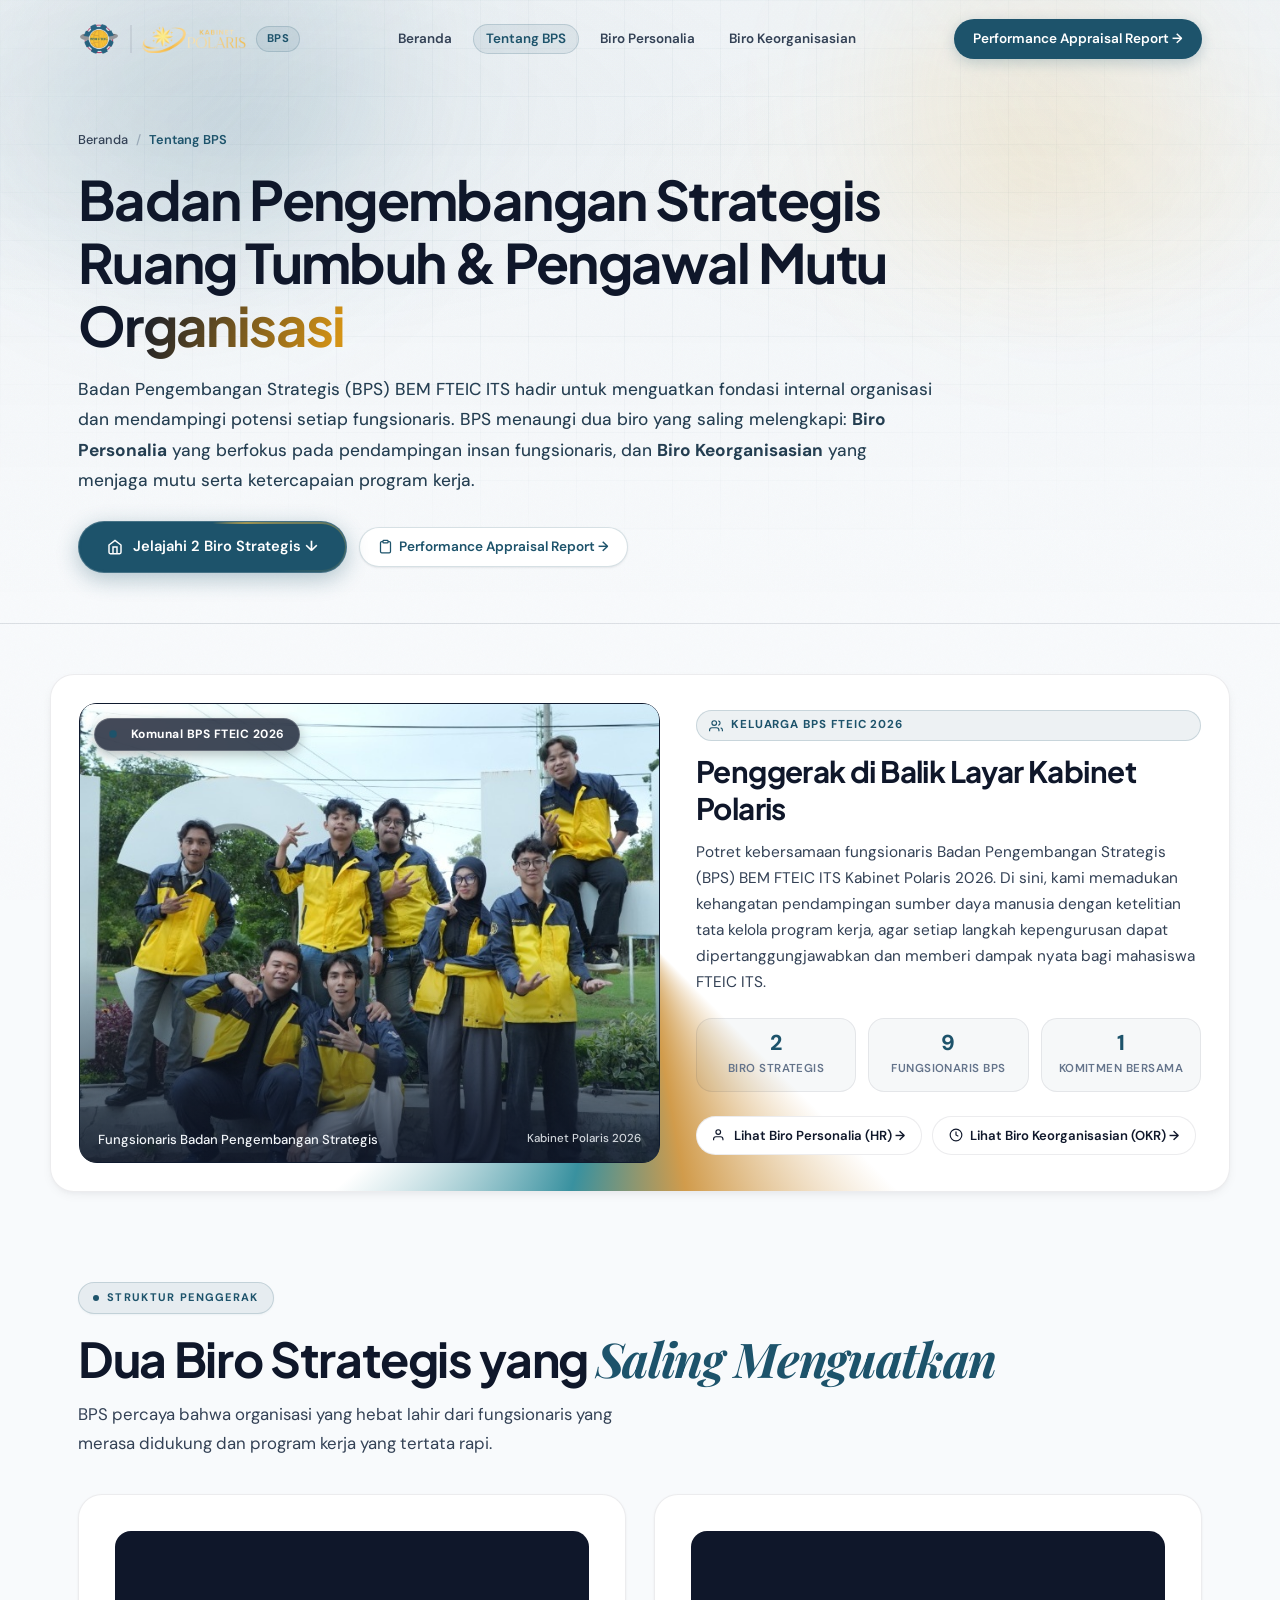
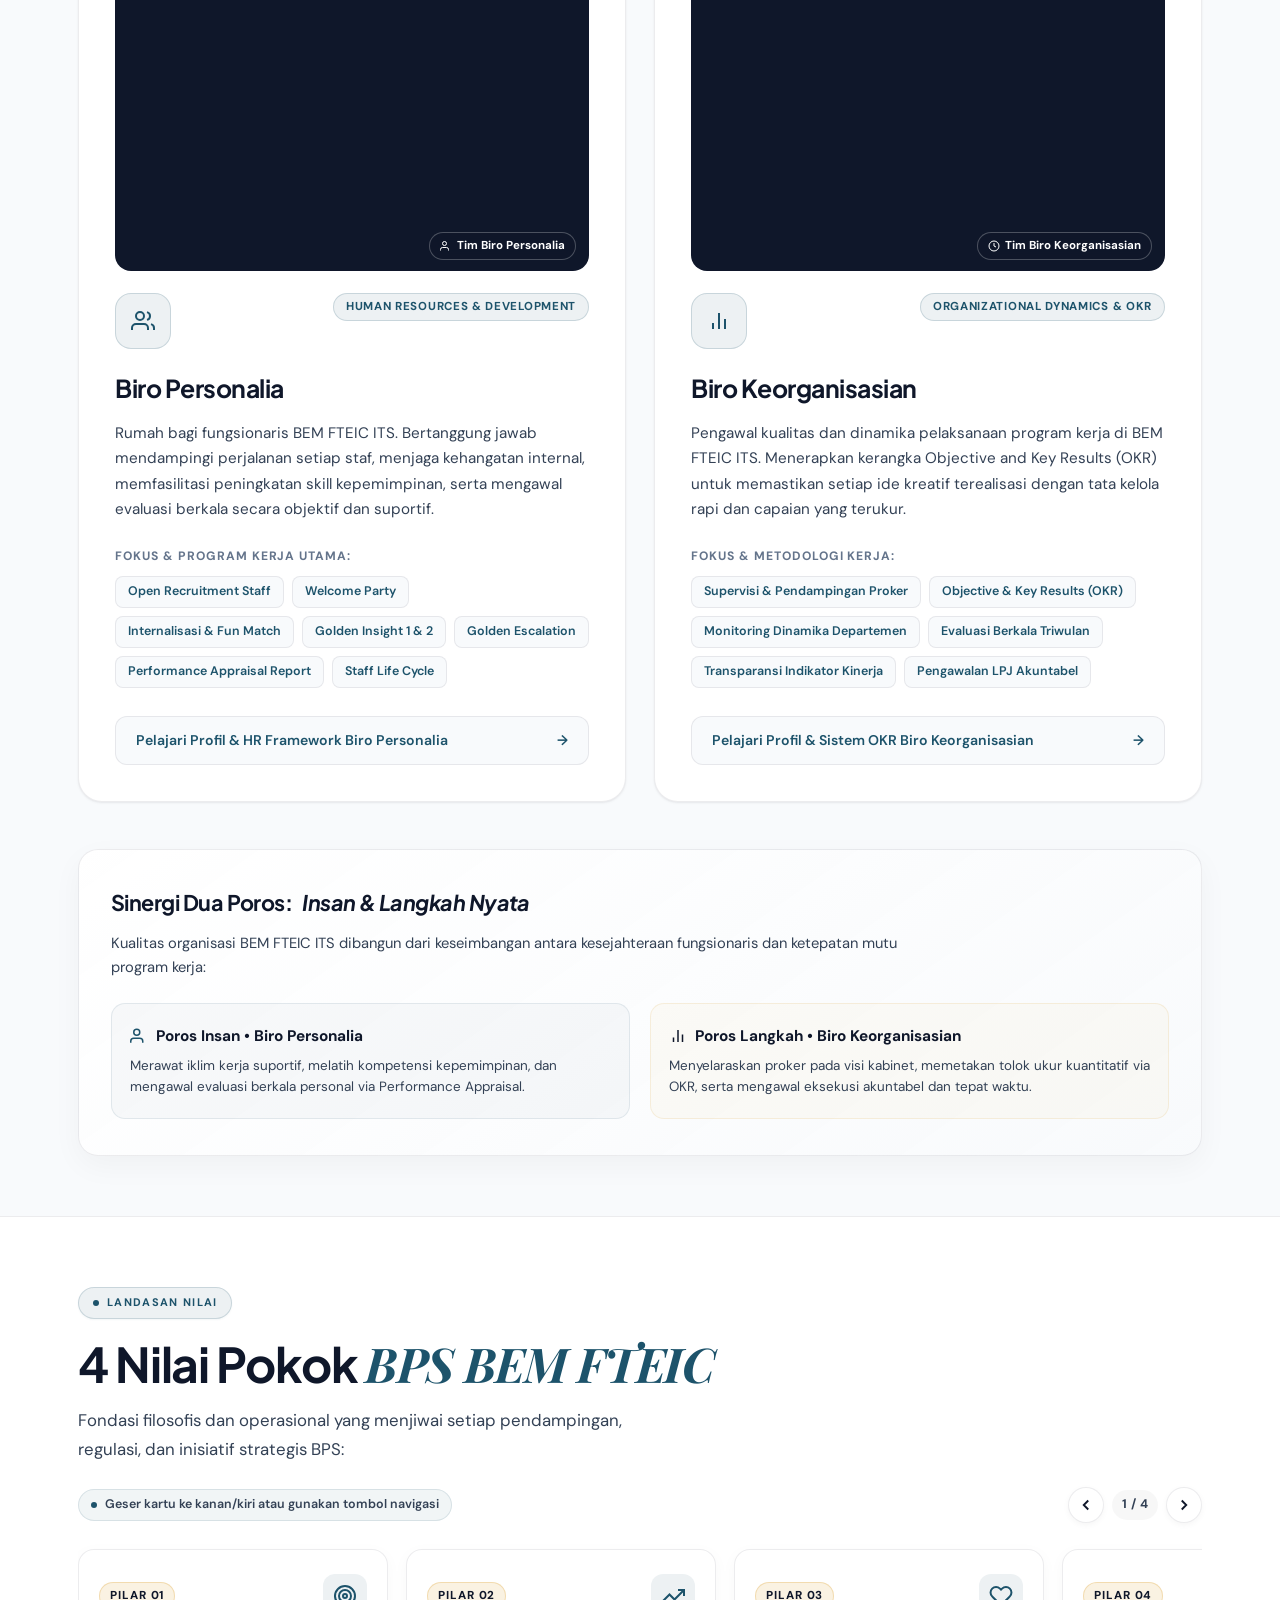
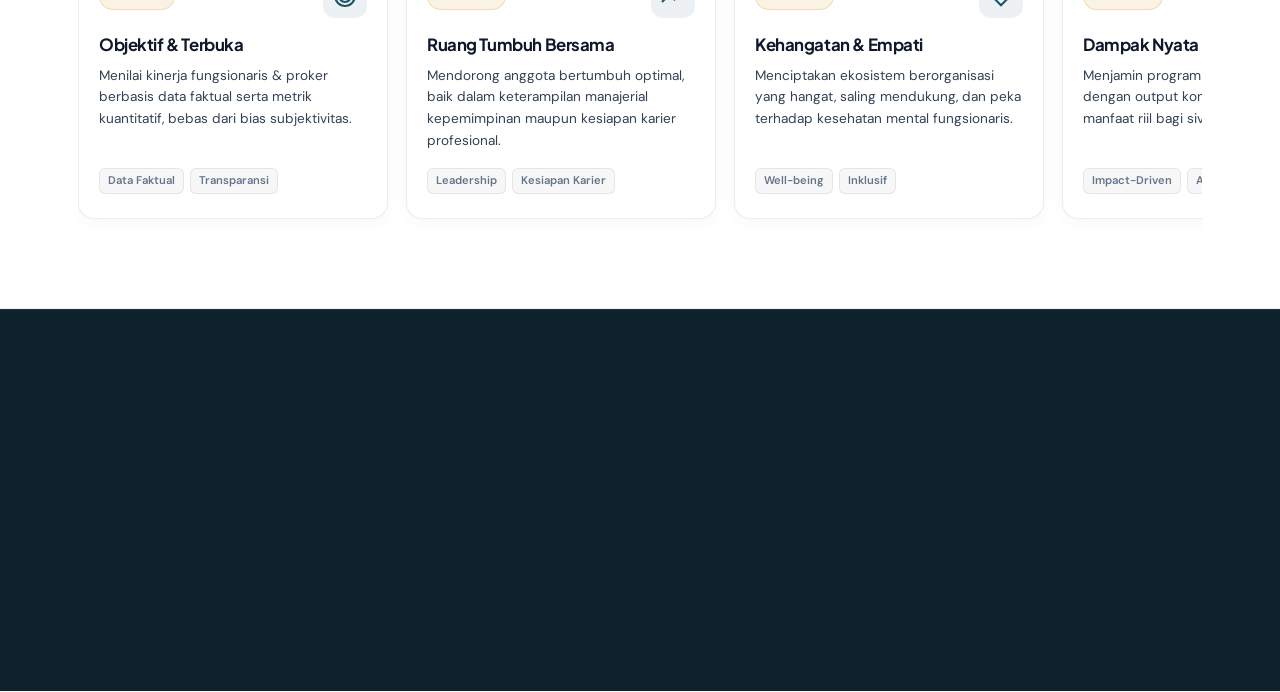
==== commit 16a83b99: "Update halaman tentang-bps dan file aset lainnya" ====
--- a/about-bps.html
+++ b/about-bps.html
@@ -89,14 +89,6 @@
 
 
       <div class="subpage-header">
-        <div class="subpage-badge magic-pill-badge">
-          <span class="magic-pill-dot">
-            <span class="magic-ping"></span>
-            <span class="magic-dot"></span>
-          </span>
-          <span>Badan Pengembangan Strategis • Kabinet Polaris 2026</span>
-        </div>
-
         <h1 class="subpage-title">
           Badan Pengembangan Strategis<br>
           <span class="magic-shiny-text">Ruang Tumbuh &amp; Pengawal Mutu Organisasi</span>
@@ -531,13 +523,31 @@
     function toggleMobileMenu() {
       const menu = document.getElementById('mobileMenu');
       const btn = document.getElementById('hamburger');
-      menu.classList.toggle('open');
-      btn.classList.toggle('open');
+      if (!menu || !btn) return;
+      const isOpen = menu.classList.contains('open');
+      if (isOpen) {
+        menu.classList.remove('open');
+        btn.classList.remove('open');
+        btn.setAttribute('aria-expanded', 'false');
+        document.body.style.overflow = '';
+      } else {
+        menu.classList.add('open');
+        btn.classList.add('open');
+        btn.setAttribute('aria-expanded', 'true');
+        document.body.style.overflow = 'hidden';
+      }
     }
+    window.toggleMobileMenu = toggleMobileMenu;
     document.querySelectorAll('#mobileMenu a').forEach(link => {
       link.addEventListener('click', () => {
-        document.getElementById('mobileMenu').classList.remove('open');
-        document.getElementById('hamburger').classList.remove('open');
+        const menu = document.getElementById('mobileMenu');
+        const btn = document.getElementById('hamburger');
+        if (menu) menu.classList.remove('open');
+        if (btn) {
+          btn.classList.remove('open');
+          btn.setAttribute('aria-expanded', 'false');
+        }
+        document.body.style.overflow = '';
       });
     });
   </script>
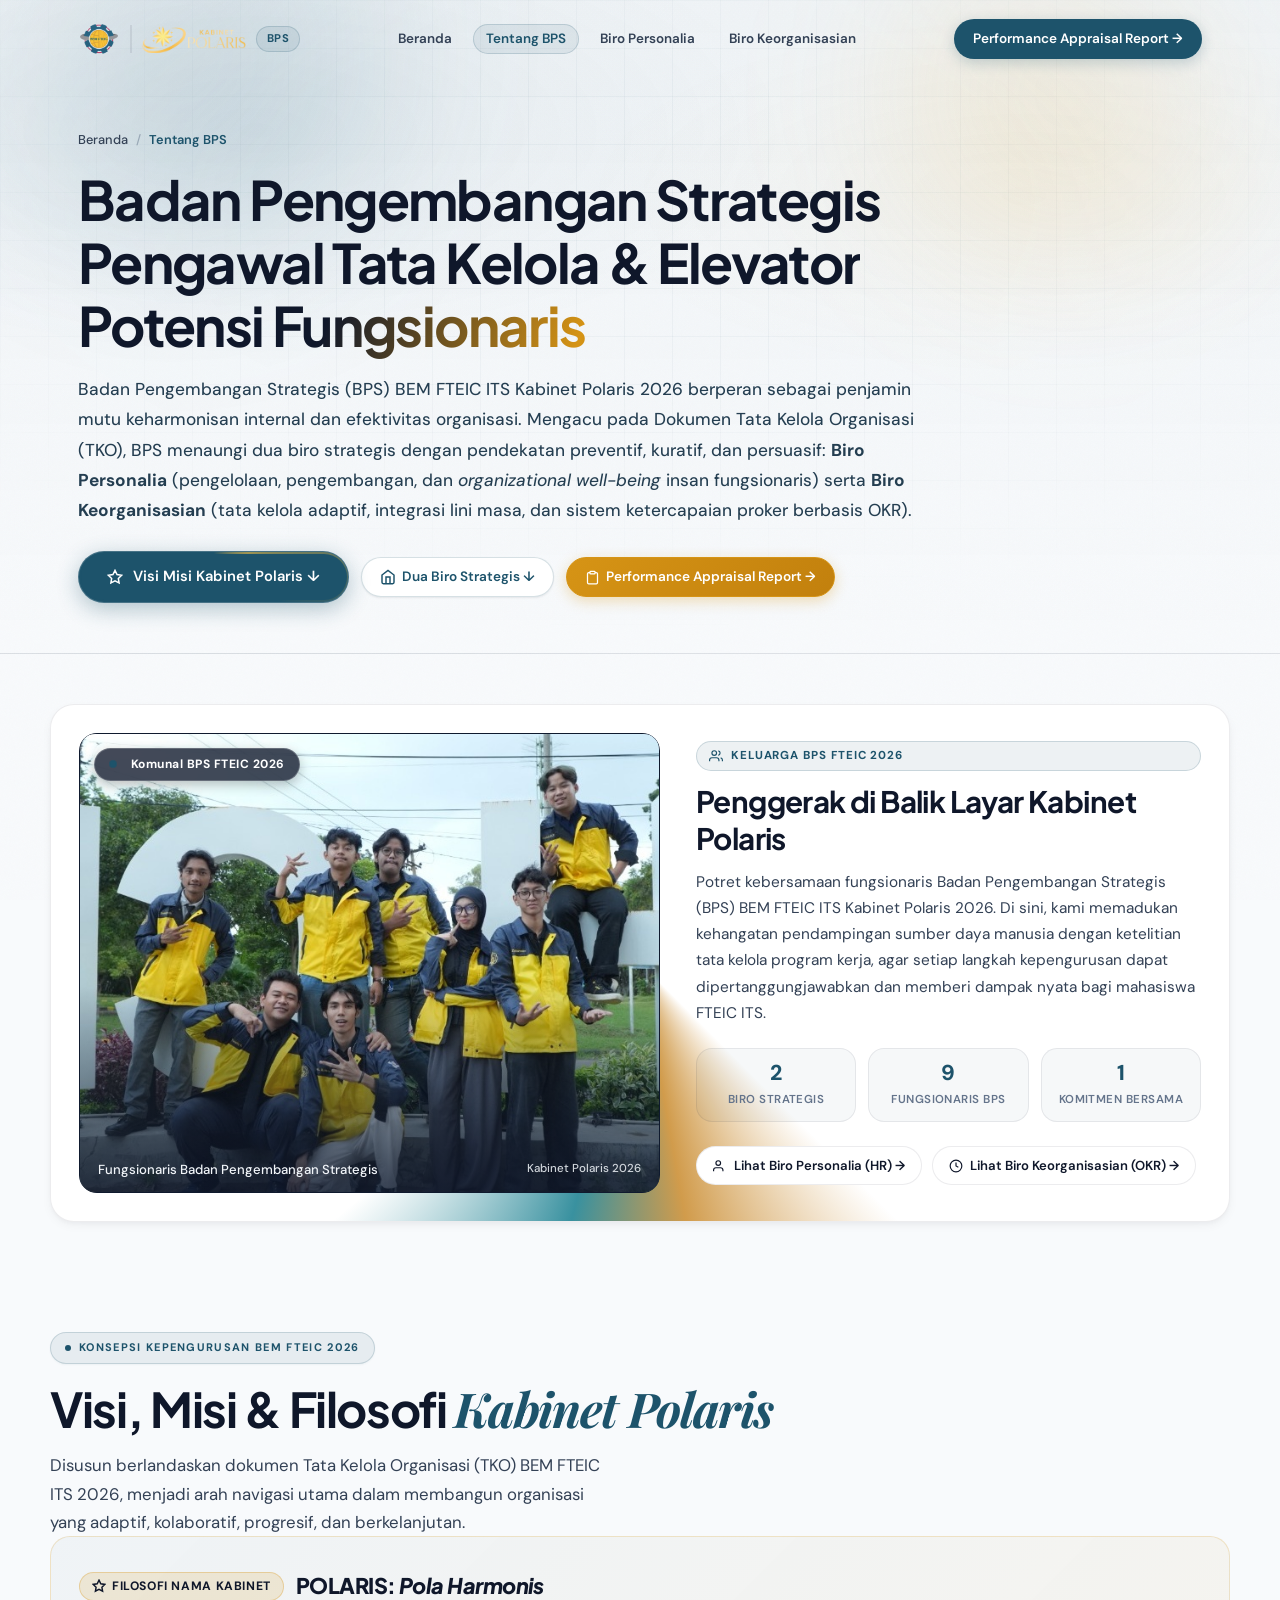
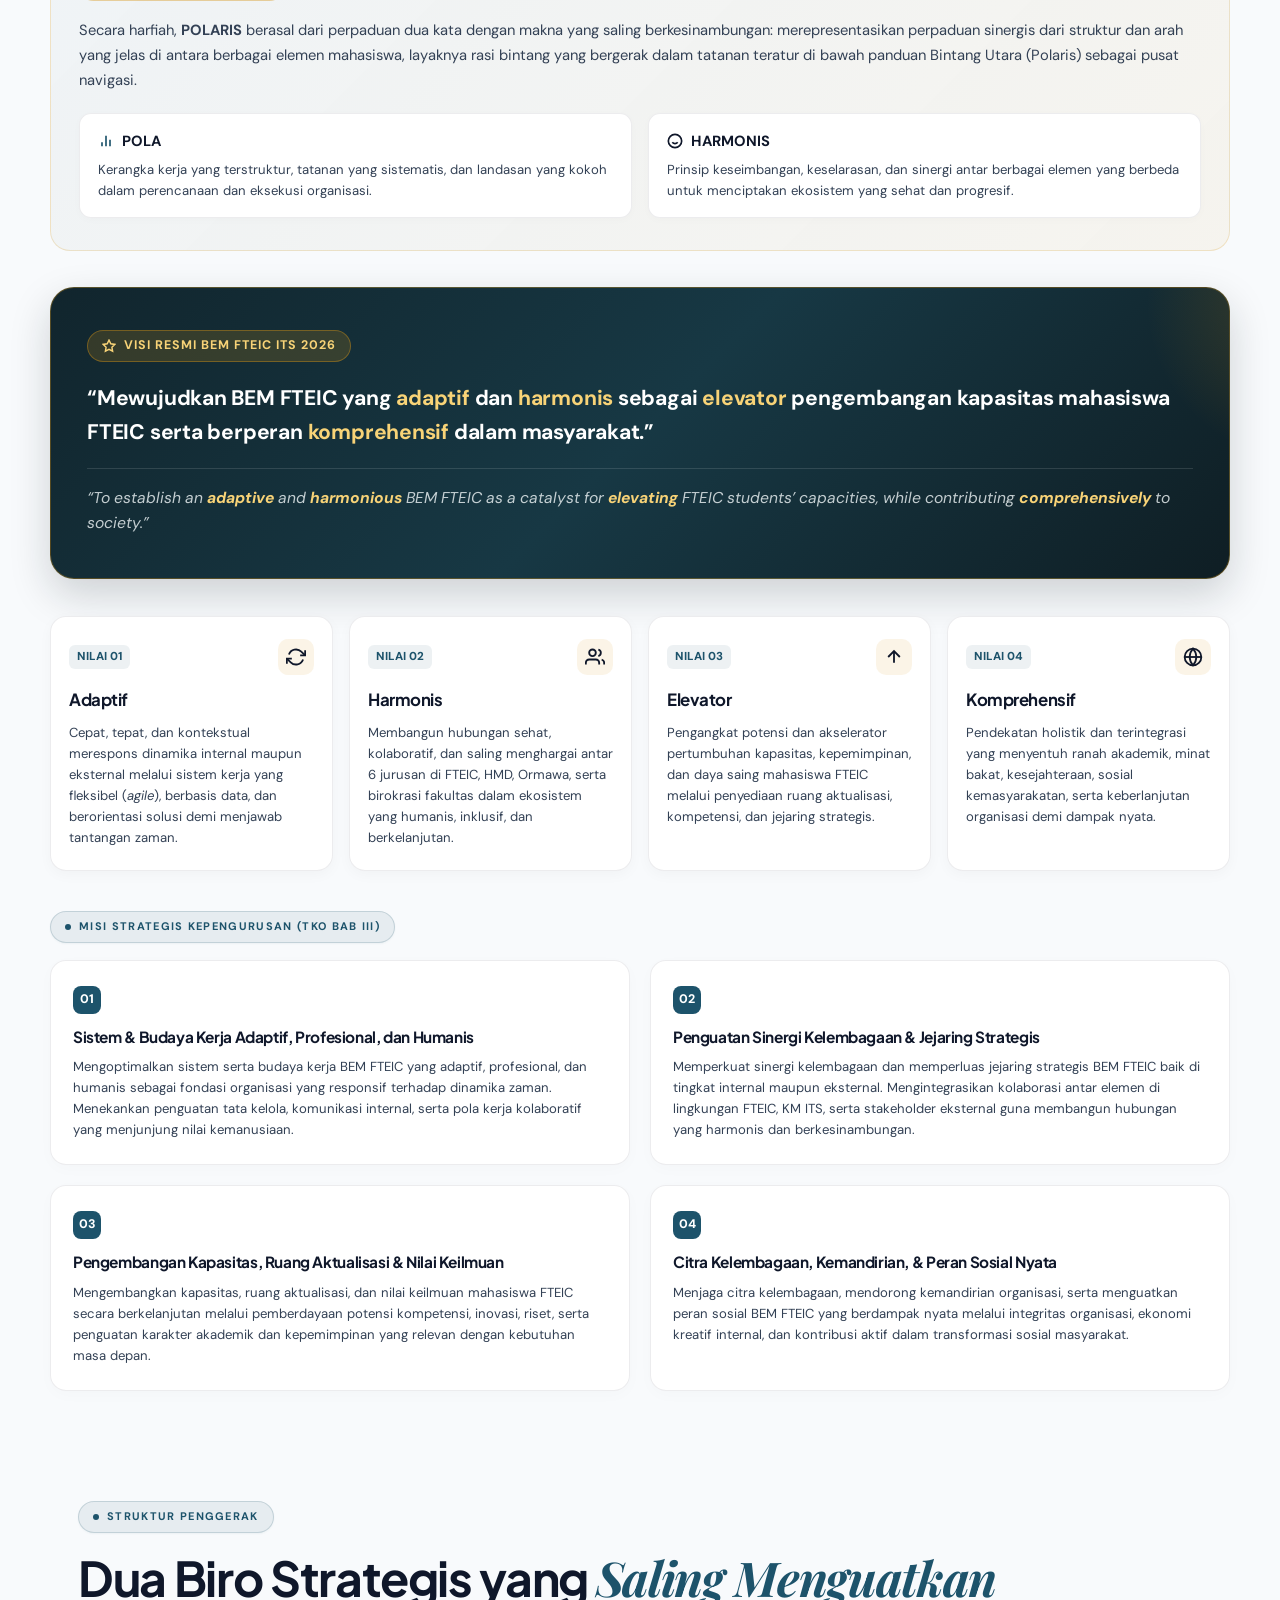
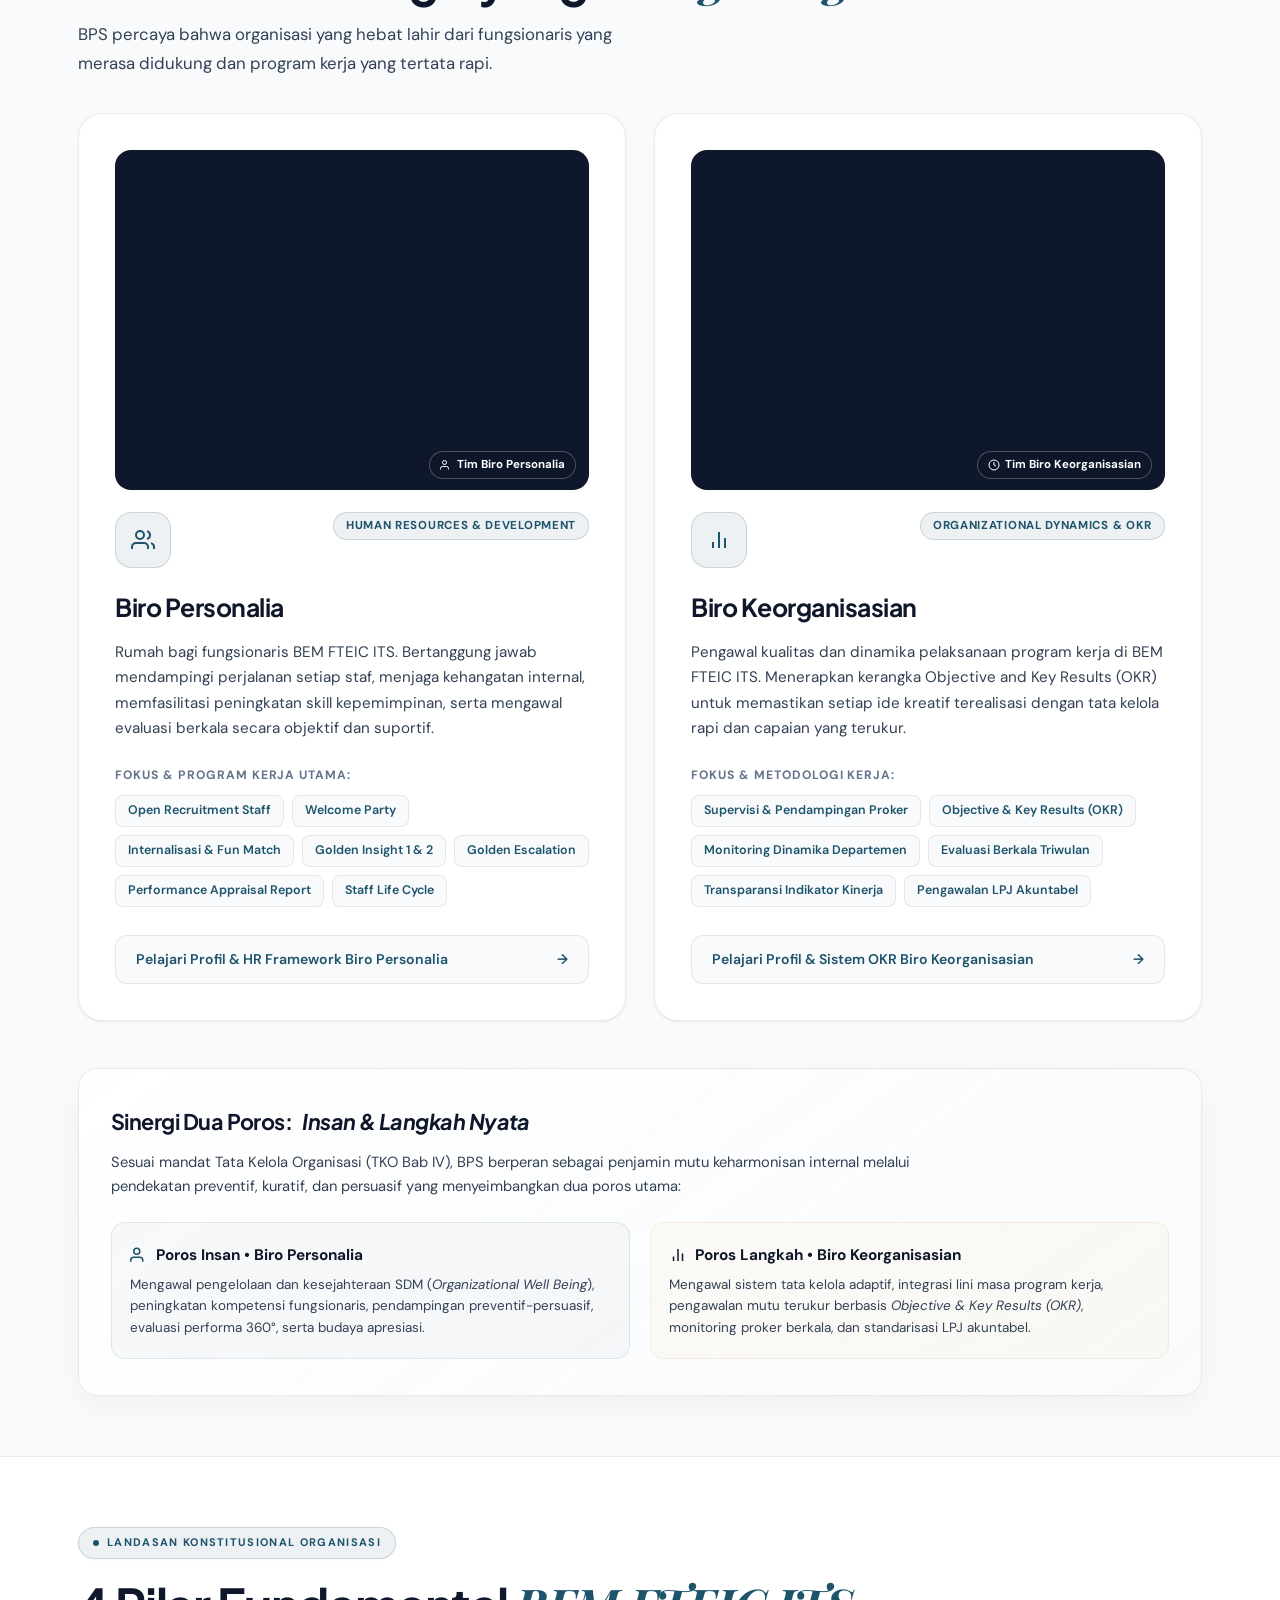
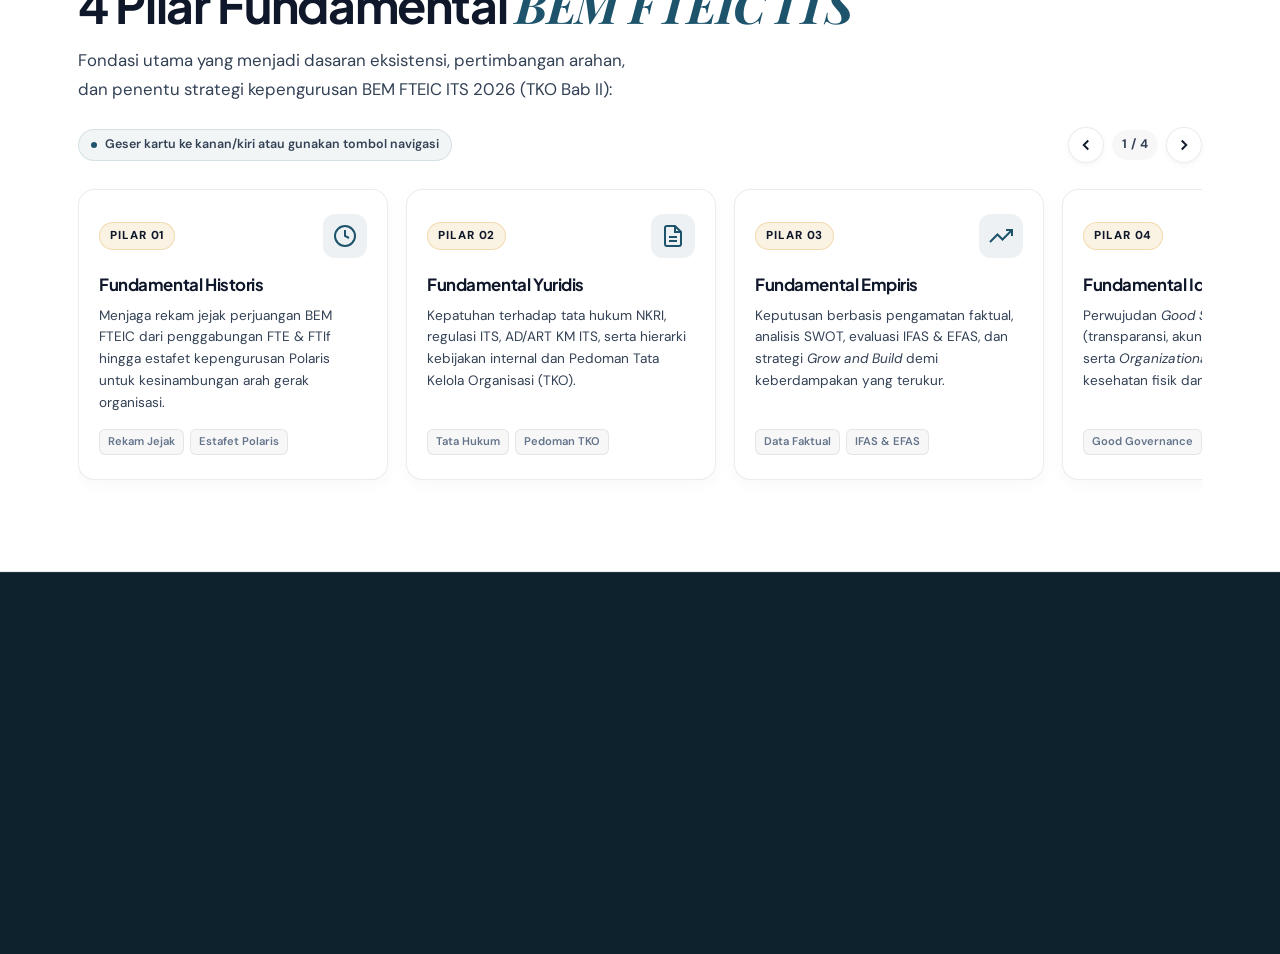
==== commit 5acc2903: "Update besar halaman tentang-bps dan file aset lainnya" ====
--- a/about-bps.html
+++ b/about-bps.html
@@ -91,25 +91,28 @@
       <div class="subpage-header">
         <h1 class="subpage-title">
           Badan Pengembangan Strategis<br>
-          <span class="magic-shiny-text">Ruang Tumbuh &amp; Pengawal Mutu Organisasi</span>
+          <span class="magic-shiny-text">Pengawal Tata Kelola &amp; Elevator Potensi Fungsionaris</span>
         </h1>
 
         <p class="subpage-sub">
-          Badan Pengembangan Strategis (BPS) BEM FTEIC ITS hadir untuk menguatkan fondasi internal organisasi dan
-          mendampingi potensi setiap fungsionaris. BPS menaungi dua biro yang saling melengkapi: <strong>Biro
-            Personalia</strong> yang berfokus pada pendampingan insan fungsionaris, dan <strong>Biro
-            Keorganisasian</strong> yang menjaga mutu serta ketercapaian program kerja.
+          Badan Pengembangan Strategis (BPS) BEM FTEIC ITS Kabinet Polaris 2026 berperan sebagai penjamin mutu keharmonisan internal dan efektivitas organisasi. Mengacu pada Dokumen Tata Kelola Organisasi (TKO), BPS menaungi dua biro strategis dengan pendekatan preventif, kuratif, dan persuasif: <strong>Biro Personalia</strong> (pengelolaan, pengembangan, dan <em>organizational well-being</em> insan fungsionaris) serta <strong>Biro Keorganisasian</strong> (tata kelola adaptif, integrasi lini masa, dan sistem ketercapaian proker berbasis OKR).
         </p>
 
         <div class="subpage-actions">
-          <a href="#dua-biro" class="magic-shimmer-btn">
+          <a href="#visi-misi" class="magic-shimmer-btn">
+            <svg width="16" height="16" viewBox="0 0 24 24" fill="none" stroke="currentColor" stroke-width="2.2">
+              <polygon points="12 2 15.09 8.26 22 9.27 17 14.14 18.18 21.02 12 17.77 5.82 21.02 7 14.14 2 9.27 8.91 8.26 12 2"></polygon>
+            </svg>
+            <span>Visi Misi Kabinet Polaris ↓</span>
+          </a>
+          <a href="#dua-biro" class="btn-outline">
             <svg width="16" height="16" viewBox="0 0 24 24" fill="none" stroke="currentColor" stroke-width="2.2">
               <path d="M3 9l9-7 9 7v11a2 2 0 0 1-2 2H5a2 2 0 0 1-2-2z"></path>
               <polyline points="9 22 9 12 15 12 15 22"></polyline>
             </svg>
-            <span>Jelajahi 2 Biro Strategis ↓</span>
+            <span>Dua Biro Strategis ↓</span>
           </a>
-          <a href="index.html#staf" class="btn-outline">
+          <a href="index.html#staf" class="btn-gold">
             <svg width="15" height="15" viewBox="0 0 24 24" fill="none" stroke="currentColor" stroke-width="2">
               <path d="M16 4h2a2 2 0 0 1 2 2v14a2 2 0 0 1-2 2H6a2 2 0 0 1-2-2V6a2 2 0 0 1 2-2h2"></path>
               <rect x="8" y="2" width="8" height="4" rx="1" ry="1"></rect>
@@ -194,6 +197,162 @@
     </div>
   </section>
 
+  <!-- ── 2.8 KONSEPSI KEPENGURUSAN: VISI, MISI & TATA KELOLA KABINET POLARIS ── -->
+  <section class="container polaris-conception-section" id="visi-misi">
+    <div class="section-label reveal">Konsepsi Kepengurusan BEM FTEIC 2026</div>
+    <h2 class="section-title reveal reveal-delay-1">Visi, Misi &amp; Filosofi <em>Kabinet Polaris</em></h2>
+    <p class="section-sub reveal reveal-delay-2">
+      Disusun berlandaskan dokumen Tata Kelola Organisasi (TKO) BEM FTEIC ITS 2026, menjadi arah navigasi utama dalam membangun organisasi yang adaptif, kolaboratif, progresif, dan berkelanjutan.
+    </p>
+
+    <!-- Polaris Philosophy Box -->
+    <div class="polaris-philosophy-box reveal reveal-delay-2">
+      <div class="polaris-philosophy-header">
+        <span class="polaris-star-badge">
+          <svg width="14" height="14" viewBox="0 0 24 24" fill="none" stroke="currentColor" stroke-width="2.5"><polygon points="12 2 15.09 8.26 22 9.27 17 14.14 18.18 21.02 12 17.77 5.82 21.02 7 14.14 2 9.27 8.91 8.26 12 2"></polygon></svg>
+          Filosofi Nama Kabinet
+        </span>
+        <h3 class="polaris-philosophy-title">POLARIS: <em>Pola Harmonis</em></h3>
+      </div>
+      <p class="polaris-philosophy-desc">
+        Secara harfiah, <strong>POLARIS</strong> berasal dari perpaduan dua kata dengan makna yang saling berkesinambungan: merepresentasikan perpaduan sinergis dari struktur dan arah yang jelas di antara berbagai elemen mahasiswa, layaknya rasi bintang yang bergerak dalam tatanan teratur di bawah panduan Bintang Utara (Polaris) sebagai pusat navigasi.
+      </p>
+      <div class="polaris-dual-terms">
+        <div class="polaris-term-item">
+          <div class="polaris-term-title">
+            <svg width="16" height="16" viewBox="0 0 24 24" fill="none" stroke="currentColor" stroke-width="2.5" style="color: var(--accent);"><line x1="18" y1="20" x2="18" y2="10"></line><line x1="12" y1="20" x2="12" y2="4"></line><line x1="6" y1="20" x2="6" y2="14"></line></svg>
+            <span>POLA</span>
+          </div>
+          <div class="polaris-term-desc">
+            Kerangka kerja yang terstruktur, tatanan yang sistematis, dan landasan yang kokoh dalam perencanaan dan eksekusi organisasi.
+          </div>
+        </div>
+        <div class="polaris-term-item">
+          <div class="polaris-term-title">
+            <svg width="16" height="16" viewBox="0 0 24 24" fill="none" stroke="currentColor" stroke-width="2.5" style="color: var(--gold-accent);"><circle cx="12" cy="12" r="10"></circle><path d="M8 14s1.5 2 4 2 4-2 4-2"></path><line x1="9" y1="9" x2="9.01" y2="9"></line><line x1="15" y1="9" x2="15.01" y2="9"></line></svg>
+            <span>HARMONIS</span>
+          </div>
+          <div class="polaris-term-desc">
+            Prinsip keseimbangan, keselarasan, dan sinergi antar berbagai elemen yang berbeda untuk menciptakan ekosistem yang sehat dan progresif.
+          </div>
+        </div>
+      </div>
+    </div>
+
+    <!-- Official Vision Hero Card -->
+    <div class="polaris-vision-hero-card reveal reveal-delay-2">
+      <div class="vision-tag-pill">
+        <svg width="14" height="14" viewBox="0 0 24 24" fill="none" stroke="currentColor" stroke-width="2.5"><polygon points="12 2 15.09 8.26 22 9.27 17 14.14 18.18 21.02 12 17.77 5.82 21.02 7 14.14 2 9.27 8.91 8.26 12 2"></polygon></svg>
+        <span>Visi Resmi BEM FTEIC ITS 2026</span>
+      </div>
+      <div class="vision-quote-id">
+        “Mewujudkan BEM FTEIC yang <strong>adaptif</strong> dan <strong>harmonis</strong> sebagai <strong>elevator</strong> pengembangan kapasitas mahasiswa FTEIC serta berperan <strong>komprehensif</strong> dalam masyarakat.”
+      </div>
+      <div class="vision-quote-en">
+        “To establish an <strong>adaptive</strong> and <strong>harmonious</strong> BEM FTEIC as a catalyst for <strong>elevating</strong> FTEIC students’ capacities, while contributing <strong>comprehensively</strong> to society.”
+      </div>
+    </div>
+
+    <!-- 4 Vision Values Grid -->
+    <div class="polaris-values-grid reveal reveal-delay-2">
+      <!-- 1. Adaptif -->
+      <div class="polaris-value-card">
+        <div class="polaris-value-top">
+          <span class="polaris-value-badge">Nilai 01</span>
+          <div class="polaris-value-icon">
+            <svg width="20" height="20" viewBox="0 0 24 24" fill="none" stroke="currentColor" stroke-width="2.2"><polyline points="23 4 23 10 17 10"></polyline><polyline points="1 20 1 14 7 14"></polyline><path d="M3.51 9a9 9 0 0 1 14.85-3.36L23 10M1 14l4.64 4.36A9 9 0 0 0 20.49 15"></path></svg>
+          </div>
+        </div>
+        <h4 class="polaris-value-title">Adaptif</h4>
+        <p class="polaris-value-desc">
+          Cepat, tepat, dan kontekstual merespons dinamika internal maupun eksternal melalui sistem kerja yang fleksibel (<em>agile</em>), berbasis data, dan berorientasi solusi demi menjawab tantangan zaman.
+        </p>
+      </div>
+
+      <!-- 2. Harmonis -->
+      <div class="polaris-value-card">
+        <div class="polaris-value-top">
+          <span class="polaris-value-badge">Nilai 02</span>
+          <div class="polaris-value-icon">
+            <svg width="20" height="20" viewBox="0 0 24 24" fill="none" stroke="currentColor" stroke-width="2.2"><path d="M17 21v-2a4 4 0 0 0-4-4H5a4 4 0 0 0-4 4v2"></path><circle cx="9" cy="7" r="4"></circle><path d="M23 21v-2a4 4 0 0 0-3-3.87"></path><path d="M16 3.13a4 4 0 0 1 0 7.75"></path></svg>
+          </div>
+        </div>
+        <h4 class="polaris-value-title">Harmonis</h4>
+        <p class="polaris-value-desc">
+          Membangun hubungan sehat, kolaboratif, dan saling menghargai antar 6 jurusan di FTEIC, HMD, Ormawa, serta birokrasi fakultas dalam ekosistem yang humanis, inklusif, dan berkelanjutan.
+        </p>
+      </div>
+
+      <!-- 3. Elevator -->
+      <div class="polaris-value-card">
+        <div class="polaris-value-top">
+          <span class="polaris-value-badge">Nilai 03</span>
+          <div class="polaris-value-icon">
+            <svg width="20" height="20" viewBox="0 0 24 24" fill="none" stroke="currentColor" stroke-width="2.2"><line x1="12" y1="19" x2="12" y2="5"></line><polyline points="5 12 12 5 19 12"></polyline></svg>
+          </div>
+        </div>
+        <h4 class="polaris-value-title">Elevator</h4>
+        <p class="polaris-value-desc">
+          Pengangkat potensi dan akselerator pertumbuhan kapasitas, kepemimpinan, dan daya saing mahasiswa FTEIC melalui penyediaan ruang aktualisasi, kompetensi, dan jejaring strategis.
+        </p>
+      </div>
+
+      <!-- 4. Komprehensif -->
+      <div class="polaris-value-card">
+        <div class="polaris-value-top">
+          <span class="polaris-value-badge">Nilai 04</span>
+          <div class="polaris-value-icon">
+            <svg width="20" height="20" viewBox="0 0 24 24" fill="none" stroke="currentColor" stroke-width="2.2"><circle cx="12" cy="12" r="10"></circle><line x1="2" y1="12" x2="22" y2="12"></line><path d="M12 2a15.3 15.3 0 0 1 4 10 15.3 15.3 0 0 1-4 10 15.3 15.3 0 0 1-4-10 15.3 15.3 0 0 1 4-10z"></path></svg>
+          </div>
+        </div>
+        <h4 class="polaris-value-title">Komprehensif</h4>
+        <p class="polaris-value-desc">
+          Pendekatan holistik dan terintegrasi yang menyentuh ranah akademik, minat bakat, kesejahteraan, sosial kemasyarakatan, serta keberlanjutan organisasi demi dampak nyata.
+        </p>
+      </div>
+    </div>
+
+    <!-- 4 Official Missions Grid -->
+    <div class="section-label reveal">Misi Strategis Kepengurusan (TKO Bab III)</div>
+    <div class="polaris-missions-grid reveal reveal-delay-2">
+      <!-- Misi A -->
+      <div class="polaris-mission-card">
+        <div class="polaris-mission-num">01</div>
+        <h4 class="polaris-mission-title">Sistem &amp; Budaya Kerja Adaptif, Profesional, dan Humanis</h4>
+        <p class="polaris-mission-desc">
+          Mengoptimalkan sistem serta budaya kerja BEM FTEIC yang adaptif, profesional, dan humanis sebagai fondasi organisasi yang responsif terhadap dinamika zaman. Menekankan penguatan tata kelola, komunikasi internal, serta pola kerja kolaboratif yang menjunjung nilai kemanusiaan.
+        </p>
+      </div>
+
+      <!-- Misi B -->
+      <div class="polaris-mission-card">
+        <div class="polaris-mission-num">02</div>
+        <h4 class="polaris-mission-title">Penguatan Sinergi Kelembagaan &amp; Jejaring Strategis</h4>
+        <p class="polaris-mission-desc">
+          Memperkuat sinergi kelembagaan dan memperluas jejaring strategis BEM FTEIC baik di tingkat internal maupun eksternal. Mengintegrasikan kolaborasi antar elemen di lingkungan FTEIC, KM ITS, serta stakeholder eksternal guna membangun hubungan yang harmonis dan berkesinambungan.
+        </p>
+      </div>
+
+      <!-- Misi C -->
+      <div class="polaris-mission-card">
+        <div class="polaris-mission-num">03</div>
+        <h4 class="polaris-mission-title">Pengembangan Kapasitas, Ruang Aktualisasi &amp; Nilai Keilmuan</h4>
+        <p class="polaris-mission-desc">
+          Mengembangkan kapasitas, ruang aktualisasi, dan nilai keilmuan mahasiswa FTEIC secara berkelanjutan melalui pemberdayaan potensi kompetensi, inovasi, riset, serta penguatan karakter akademik dan kepemimpinan yang relevan dengan kebutuhan masa depan.
+        </p>
+      </div>
+
+      <!-- Misi D -->
+      <div class="polaris-mission-card">
+        <div class="polaris-mission-num">04</div>
+        <h4 class="polaris-mission-title">Citra Kelembagaan, Kemandirian, &amp; Peran Sosial Nyata</h4>
+        <p class="polaris-mission-desc">
+          Menjaga citra kelembagaan, mendorong kemandirian organisasi, serta menguatkan peran sosial BEM FTEIC yang berdampak nyata melalui integritas organisasi, ekonomi kreatif internal, dan kontribusi aktif dalam transformasi sosial masyarakat.
+        </p>
+      </div>
+    </div>
+  </section>
+
   <!-- ── 3. DUA BIRO STRATEGIS SHOWCASE ── -->
   <section class="container" id="dua-biro" style="padding-top: 40px; padding-bottom: 60px;">
     <div class="section-label reveal">Struktur Penggerak</div>
@@ -308,11 +467,11 @@
 
     </div>
 
-    <!-- ── 4. SINERGI KOMPLEMENTER CALLOUT ── -->
+    <!-- ── 4. SINERGI KOMPLEMENTER CALLOUT (TKO BAB IV) ── -->
     <div class="synergy-callout reveal reveal-delay-2">
       <h3 class="synergy-title">Sinergi Dua Poros: <em>Insan &amp; Langkah Nyata</em></h3>
       <p class="synergy-desc">
-        Kualitas organisasi BEM FTEIC ITS dibangun dari keseimbangan antara kesejahteraan fungsionaris dan ketepatan mutu program kerja:
+        Sesuai mandat Tata Kelola Organisasi (TKO Bab IV), BPS berperan sebagai penjamin mutu keharmonisan internal melalui pendekatan preventif, kuratif, dan persuasif yang menyeimbangkan dua poros utama:
       </p>
 
       <div class="synergy-grid">
@@ -322,7 +481,7 @@
             <span>Poros Insan • Biro Personalia</span>
           </div>
           <div class="synergy-item-desc">
-            Merawat iklim kerja suportif, melatih kompetensi kepemimpinan, dan mengawal evaluasi berkala personal via Performance Appraisal.
+            Mengawal pengelolaan dan kesejahteraan SDM (<em>Organizational Well Being</em>), peningkatan kompetensi fungsionaris, pendampingan preventif-persuasif, evaluasi performa 360°, serta budaya apresiasi.
           </div>
         </div>
         <div class="synergy-item">
@@ -331,7 +490,7 @@
             <span>Poros Langkah • Biro Keorganisasian</span>
           </div>
           <div class="synergy-item-desc">
-            Menyelaraskan proker pada visi kabinet, memetakan tolok ukur kuantitatif via OKR, serta mengawal eksekusi akuntabel dan tepat waktu.
+            Mengawal sistem tata kelola adaptif, integrasi lini masa program kerja, pengawalan mutu terukur berbasis <em>Objective &amp; Key Results (OKR)</em>, monitoring proker berkala, dan standarisasi LPJ akuntabel.
           </div>
         </div>
       </div>
@@ -339,14 +498,14 @@
 
   </section>
 
-  <!-- ── 5. NILAI & FOKUS STRATEGIS BPS ── -->
+  <!-- ── 5. FUNDAMENTAL ORGANISASI BEM FTEIC ITS (TKO BAB II) ── -->
   <section
     style="background: var(--surface); padding: 70px 0; border-top: 1px solid var(--border); border-bottom: 1px solid var(--border);">
     <div class="container">
-      <div class="section-label reveal">Landasan Nilai</div>
-      <h2 class="section-title reveal reveal-delay-1">4 Nilai Pokok <em>BPS BEM FTEIC</em></h2>
+      <div class="section-label reveal">Landasan Konstitusional Organisasi</div>
+      <h2 class="section-title reveal reveal-delay-1">4 Pilar Fundamental <em>BEM FTEIC ITS</em></h2>
       <p class="section-sub reveal reveal-delay-2">
-        Fondasi filosofis dan operasional yang menjiwai setiap pendampingan, regulasi, dan inisiatif strategis BPS:
+        Fondasi utama yang menjadi dasaran eksistensi, pertimbangan arahan, dan penentu strategi kepengurusan BEM FTEIC ITS 2026 (TKO Bab II):
       </p>
 
       <!-- Interactive Pillars Slider Component -->
@@ -371,33 +530,55 @@
           </div>
         </div>
 
-        <div class="pillars-slider-track" tabindex="0" role="region" aria-label="Slides 4 Nilai Pokok BPS">
-          <!-- Pilar 1 -->
+        <div class="pillars-slider-track" tabindex="0" role="region" aria-label="Slides 4 Pilar Fundamental Organisasi">
+          <!-- Pilar 1: Fundamental Historis -->
           <div class="pillar-slide-card">
             <div class="pillar-card-top">
               <span class="pillar-num-badge">Pilar 01</span>
               <div class="pillar-icon-box">
                 <svg width="24" height="24" viewBox="0 0 24 24" fill="none" stroke="currentColor" stroke-width="2">
                   <circle cx="12" cy="12" r="10"></circle>
-                  <circle cx="12" cy="12" r="6"></circle>
-                  <circle cx="12" cy="12" r="2"></circle>
+                  <polyline points="12 6 12 12 16 14"></polyline>
                 </svg>
               </div>
             </div>
-            <h3 class="pillar-card-title">Objektif &amp; Terbuka</h3>
+            <h3 class="pillar-card-title">Fundamental Historis</h3>
             <p class="pillar-card-desc">
-              Menilai kinerja fungsionaris &amp; proker berbasis data faktual serta metrik kuantitatif, bebas dari bias subjektivitas.
+              Menjaga rekam jejak perjuangan BEM FTEIC dari penggabungan FTE &amp; FTIf hingga estafet kepengurusan Polaris untuk kesinambungan arah gerak organisasi.
             </p>
             <div class="pillar-tags">
-              <span class="pillar-tag">Data Faktual</span>
-              <span class="pillar-tag">Transparansi</span>
-            </div>
-          </div>
-
-          <!-- Pilar 2 -->
+              <span class="pillar-tag">Rekam Jejak</span>
+              <span class="pillar-tag">Estafet Polaris</span>
+            </div>
+          </div>
+
+          <!-- Pilar 2: Fundamental Yuridis -->
           <div class="pillar-slide-card">
             <div class="pillar-card-top">
               <span class="pillar-num-badge">Pilar 02</span>
+              <div class="pillar-icon-box">
+                <svg width="24" height="24" viewBox="0 0 24 24" fill="none" stroke="currentColor" stroke-width="2">
+                  <path d="M14 2H6a2 2 0 0 0-2 2v16a2 2 0 0 0 2 2h12a2 2 0 0 0 2-2V8z"></path>
+                  <polyline points="14 2 14 8 20 8"></polyline>
+                  <line x1="16" y1="13" x2="8" y2="13"></line>
+                  <line x1="16" y1="17" x2="8" y2="17"></line>
+                </svg>
+              </div>
+            </div>
+            <h3 class="pillar-card-title">Fundamental Yuridis</h3>
+            <p class="pillar-card-desc">
+              Kepatuhan terhadap tata hukum NKRI, regulasi ITS, AD/ART KM ITS, serta hierarki kebijakan internal dan Pedoman Tata Kelola Organisasi (TKO).
+            </p>
+            <div class="pillar-tags">
+              <span class="pillar-tag">Tata Hukum</span>
+              <span class="pillar-tag">Pedoman TKO</span>
+            </div>
+          </div>
+
+          <!-- Pilar 3: Fundamental Empiris -->
+          <div class="pillar-slide-card">
+            <div class="pillar-card-top">
+              <span class="pillar-num-badge">Pilar 03</span>
               <div class="pillar-icon-box">
                 <svg width="24" height="24" viewBox="0 0 24 24" fill="none" stroke="currentColor" stroke-width="2">
                   <polyline points="23 6 13.5 15.5 8.5 10.5 1 18"></polyline>
@@ -405,53 +586,33 @@
                 </svg>
               </div>
             </div>
-            <h3 class="pillar-card-title">Ruang Tumbuh Bersama</h3>
+            <h3 class="pillar-card-title">Fundamental Empiris</h3>
             <p class="pillar-card-desc">
-              Mendorong anggota bertumbuh optimal, baik dalam keterampilan manajerial kepemimpinan maupun kesiapan karier profesional.
+              Keputusan berbasis pengamatan faktual, analisis SWOT, evaluasi IFAS &amp; EFAS, dan strategi <em>Grow and Build</em> demi keberdampakan yang terukur.
             </p>
             <div class="pillar-tags">
-              <span class="pillar-tag">Leadership</span>
-              <span class="pillar-tag">Kesiapan Karier</span>
-            </div>
-          </div>
-
-          <!-- Pilar 3 -->
+              <span class="pillar-tag">Data Faktual</span>
+              <span class="pillar-tag">IFAS &amp; EFAS</span>
+            </div>
+          </div>
+
+          <!-- Pilar 4: Fundamental Idealis -->
           <div class="pillar-slide-card">
             <div class="pillar-card-top">
-              <span class="pillar-num-badge">Pilar 03</span>
+              <span class="pillar-num-badge">Pilar 04</span>
               <div class="pillar-icon-box">
                 <svg width="24" height="24" viewBox="0 0 24 24" fill="none" stroke="currentColor" stroke-width="2">
                   <path d="M20.84 4.61a5.5 5.5 0 0 0-7.78 0L12 5.67l-1.06-1.06a5.5 5.5 0 0 0-7.78 7.78l1.06 1.06L12 21.23l7.78-7.78 1.06-1.06a5.5 5.5 0 0 0 0-7.78z"></path>
                 </svg>
               </div>
             </div>
-            <h3 class="pillar-card-title">Kehangatan &amp; Empati</h3>
+            <h3 class="pillar-card-title">Fundamental Idealis</h3>
             <p class="pillar-card-desc">
-              Menciptakan ekosistem berorganisasi yang hangat, saling mendukung, dan peka terhadap kesehatan mental fungsionaris.
+              Perwujudan <em>Good Student Governance</em> (transparansi, akuntabilitas, partisipasi) serta <em>Organizational Well Being</em> untuk kesehatan fisik dan mental anggota.
             </p>
             <div class="pillar-tags">
-              <span class="pillar-tag">Well-being</span>
-              <span class="pillar-tag">Inklusif</span>
-            </div>
-          </div>
-
-          <!-- Pilar 4 -->
-          <div class="pillar-slide-card">
-            <div class="pillar-card-top">
-              <span class="pillar-num-badge">Pilar 04</span>
-              <div class="pillar-icon-box">
-                <svg width="24" height="24" viewBox="0 0 24 24" fill="none" stroke="currentColor" stroke-width="2">
-                  <polygon points="13 2 3 14 12 14 11 22 21 10 12 10 13 2"></polygon>
-                </svg>
-              </div>
-            </div>
-            <h3 class="pillar-card-title">Dampak Nyata &amp; Akuntabel</h3>
-            <p class="pillar-card-desc">
-              Menjamin program kerja dijalankan efisien dengan output konkret yang memberi manfaat riil bagi sivitas akademika FTEIC.
-            </p>
-            <div class="pillar-tags">
-              <span class="pillar-tag">Impact-Driven</span>
-              <span class="pillar-tag">Akuntabilitas</span>
+              <span class="pillar-tag">Good Governance</span>
+              <span class="pillar-tag">Well-Being</span>
             </div>
           </div>
         </div>
--- a/style.css
+++ b/style.css
@@ -6911,3 +6911,301 @@
   color: var(--text-1);
   font-weight: 500;
 }
+
+
+/* ── KONSEPSI VISI MISI & FILOSOFI POLARIS (TKO 2026) ── */
+.polaris-conception-section {
+  padding: 60px 0 30px;
+}
+
+.polaris-philosophy-box {
+  background: linear-gradient(135deg, rgba(29, 83, 107, 0.04) 0%, rgba(214, 148, 21, 0.06) 100%);
+  border: 1px solid rgba(214, 148, 21, 0.2);
+  border-radius: 20px;
+  padding: 32px 28px;
+  margin-bottom: 36px;
+  position: relative;
+  overflow: hidden;
+}
+
+.polaris-philosophy-box::before {
+  content: '';
+  position: absolute;
+  top: 0;
+  left: 0;
+  width: 4px;
+  height: 100%;
+  background: linear-gradient(180deg, var(--gold-accent), var(--accent));
+}
+
+.polaris-philosophy-header {
+  display: flex;
+  align-items: center;
+  gap: 12px;
+  margin-bottom: 14px;
+  flex-wrap: wrap;
+}
+
+.polaris-star-badge {
+  display: inline-flex;
+  align-items: center;
+  gap: 6px;
+  background: rgba(214, 148, 21, 0.15);
+  color: var(--gold-accent);
+  border: 1px solid rgba(214, 148, 21, 0.3);
+  padding: 4px 12px;
+  border-radius: 100px;
+  font-size: 0.76rem;
+  font-weight: 700;
+  letter-spacing: 0.05em;
+  text-transform: uppercase;
+}
+
+.polaris-philosophy-title {
+  font-size: 1.35rem;
+  font-weight: 800;
+  color: var(--text-1);
+}
+
+.polaris-philosophy-desc {
+  font-size: 0.92rem;
+  line-height: 1.7;
+  color: var(--text-2);
+  margin-bottom: 20px;
+}
+
+.polaris-dual-terms {
+  display: grid;
+  grid-template-columns: repeat(2, 1fr);
+  gap: 16px;
+}
+
+@media (max-width: 640px) {
+  .polaris-dual-terms {
+    grid-template-columns: 1fr;
+  }
+}
+
+.polaris-term-item {
+  background: #FFFFFF;
+  border: 1px solid var(--border);
+  border-radius: 12px;
+  padding: 16px 18px;
+  box-shadow: 0 2px 8px rgba(0, 0, 0, 0.02);
+}
+
+.polaris-term-title {
+  font-size: 0.92rem;
+  font-weight: 700;
+  color: var(--text-1);
+  margin-bottom: 6px;
+  display: flex;
+  align-items: center;
+  gap: 8px;
+}
+
+.polaris-term-desc {
+  font-size: 0.82rem;
+  line-height: 1.6;
+  color: var(--text-2);
+}
+
+.polaris-vision-hero-card {
+  background: linear-gradient(135deg, #11252D 0%, #173844 50%, #0F1E24 100%);
+  border: 1px solid rgba(214, 148, 21, 0.35);
+  border-radius: 24px;
+  padding: 42px 36px;
+  color: #FFFFFF;
+  position: relative;
+  overflow: hidden;
+  box-shadow: 0 16px 40px rgba(15, 30, 36, 0.18);
+  margin-bottom: 36px;
+}
+
+.polaris-vision-hero-card::after {
+  content: '';
+  position: absolute;
+  top: -50%;
+  right: -20%;
+  width: 320px;
+  height: 320px;
+  background: radial-gradient(circle, rgba(214, 148, 21, 0.22) 0%, transparent 70%);
+  pointer-events: none;
+}
+
+.vision-tag-pill {
+  display: inline-flex;
+  align-items: center;
+  gap: 8px;
+  background: rgba(214, 148, 21, 0.18);
+  border: 1px solid rgba(214, 148, 21, 0.4);
+  color: #F8D377;
+  padding: 5px 14px;
+  border-radius: 100px;
+  font-size: 0.78rem;
+  font-weight: 700;
+  letter-spacing: 0.08em;
+  text-transform: uppercase;
+  margin-bottom: 20px;
+}
+
+.vision-quote-id {
+  font-size: 1.32rem;
+  font-weight: 700;
+  line-height: 1.6;
+  color: #FFFFFF;
+  margin-bottom: 18px;
+  letter-spacing: -0.01em;
+}
+
+.vision-quote-id strong {
+  color: #F8D377;
+}
+
+.vision-quote-en {
+  font-size: 0.98rem;
+  font-style: italic;
+  line-height: 1.65;
+  color: rgba(240, 246, 248, 0.8);
+  padding-top: 16px;
+  border-top: 1px solid rgba(255, 255, 255, 0.12);
+}
+
+.vision-quote-en strong {
+  color: #F8D377;
+}
+
+.polaris-values-grid {
+  display: grid;
+  grid-template-columns: repeat(4, 1fr);
+  gap: 16px;
+  margin-bottom: 40px;
+}
+
+@media (max-width: 1024px) {
+  .polaris-values-grid {
+    grid-template-columns: repeat(2, 1fr);
+  }
+}
+
+@media (max-width: 640px) {
+  .polaris-values-grid {
+    grid-template-columns: 1fr;
+  }
+}
+
+.polaris-value-card {
+  background: #FFFFFF;
+  border: 1px solid var(--border);
+  border-radius: 16px;
+  padding: 22px 18px;
+  transition: all 0.3s;
+  box-shadow: 0 4px 14px rgba(0, 0, 0, 0.03);
+  display: flex;
+  flex-direction: column;
+}
+
+.polaris-value-card:hover {
+  transform: translateY(-5px);
+  border-color: var(--accent-border);
+  box-shadow: 0 12px 24px rgba(29, 83, 107, 0.08);
+}
+
+.polaris-value-top {
+  display: flex;
+  align-items: center;
+  justify-content: space-between;
+  margin-bottom: 12px;
+}
+
+.polaris-value-badge {
+  font-size: 0.72rem;
+  font-weight: 800;
+  text-transform: uppercase;
+  color: var(--accent);
+  background: rgba(29, 83, 107, 0.08);
+  padding: 3px 8px;
+  border-radius: 6px;
+}
+
+.polaris-value-icon {
+  width: 36px;
+  height: 36px;
+  border-radius: 10px;
+  background: rgba(214, 148, 21, 0.1);
+  color: var(--gold-accent);
+  display: flex;
+  align-items: center;
+  justify-content: center;
+}
+
+.polaris-value-title {
+  font-size: 1.05rem;
+  font-weight: 700;
+  color: var(--text-1);
+  margin-bottom: 8px;
+}
+
+.polaris-value-desc {
+  font-size: 0.82rem;
+  line-height: 1.6;
+  color: var(--text-2);
+}
+
+.polaris-missions-grid {
+  display: grid;
+  grid-template-columns: repeat(2, 1fr);
+  gap: 20px;
+  margin-bottom: 40px;
+}
+
+@media (max-width: 768px) {
+  .polaris-missions-grid {
+    grid-template-columns: 1fr;
+  }
+}
+
+.polaris-mission-card {
+  background: #FFFFFF;
+  border: 1px solid var(--border);
+  border-radius: 16px;
+  padding: 24px 22px;
+  position: relative;
+  transition: all 0.3s;
+  box-shadow: 0 4px 16px rgba(0, 0, 0, 0.02);
+}
+
+.polaris-mission-card:hover {
+  transform: translateY(-4px);
+  border-color: var(--accent-border);
+  box-shadow: 0 10px 24px rgba(29, 83, 107, 0.08);
+}
+
+.polaris-mission-num {
+  display: inline-flex;
+  align-items: center;
+  justify-content: center;
+  width: 28px;
+  height: 28px;
+  border-radius: 8px;
+  background: var(--accent);
+  color: #FFFFFF;
+  font-size: 0.78rem;
+  font-weight: 800;
+  margin-bottom: 12px;
+}
+
+.polaris-mission-title {
+  font-size: 0.96rem;
+  font-weight: 700;
+  line-height: 1.45;
+  color: var(--text-1);
+  margin-bottom: 8px;
+}
+
+.polaris-mission-desc {
+  font-size: 0.82rem;
+  line-height: 1.6;
+  color: var(--text-2);
+}
+
--- a/style.css
+++ b/style.css
@@ -6911,3 +6911,301 @@
   color: var(--text-1);
   font-weight: 500;
 }
+
+
+/* ── KONSEPSI VISI MISI & FILOSOFI POLARIS (TKO 2026) ── */
+.polaris-conception-section {
+  padding: 60px 0 30px;
+}
+
+.polaris-philosophy-box {
+  background: linear-gradient(135deg, rgba(29, 83, 107, 0.04) 0%, rgba(214, 148, 21, 0.06) 100%);
+  border: 1px solid rgba(214, 148, 21, 0.2);
+  border-radius: 20px;
+  padding: 32px 28px;
+  margin-bottom: 36px;
+  position: relative;
+  overflow: hidden;
+}
+
+.polaris-philosophy-box::before {
+  content: '';
+  position: absolute;
+  top: 0;
+  left: 0;
+  width: 4px;
+  height: 100%;
+  background: linear-gradient(180deg, var(--gold-accent), var(--accent));
+}
+
+.polaris-philosophy-header {
+  display: flex;
+  align-items: center;
+  gap: 12px;
+  margin-bottom: 14px;
+  flex-wrap: wrap;
+}
+
+.polaris-star-badge {
+  display: inline-flex;
+  align-items: center;
+  gap: 6px;
+  background: rgba(214, 148, 21, 0.15);
+  color: var(--gold-accent);
+  border: 1px solid rgba(214, 148, 21, 0.3);
+  padding: 4px 12px;
+  border-radius: 100px;
+  font-size: 0.76rem;
+  font-weight: 700;
+  letter-spacing: 0.05em;
+  text-transform: uppercase;
+}
+
+.polaris-philosophy-title {
+  font-size: 1.35rem;
+  font-weight: 800;
+  color: var(--text-1);
+}
+
+.polaris-philosophy-desc {
+  font-size: 0.92rem;
+  line-height: 1.7;
+  color: var(--text-2);
+  margin-bottom: 20px;
+}
+
+.polaris-dual-terms {
+  display: grid;
+  grid-template-columns: repeat(2, 1fr);
+  gap: 16px;
+}
+
+@media (max-width: 640px) {
+  .polaris-dual-terms {
+    grid-template-columns: 1fr;
+  }
+}
+
+.polaris-term-item {
+  background: #FFFFFF;
+  border: 1px solid var(--border);
+  border-radius: 12px;
+  padding: 16px 18px;
+  box-shadow: 0 2px 8px rgba(0, 0, 0, 0.02);
+}
+
+.polaris-term-title {
+  font-size: 0.92rem;
+  font-weight: 700;
+  color: var(--text-1);
+  margin-bottom: 6px;
+  display: flex;
+  align-items: center;
+  gap: 8px;
+}
+
+.polaris-term-desc {
+  font-size: 0.82rem;
+  line-height: 1.6;
+  color: var(--text-2);
+}
+
+.polaris-vision-hero-card {
+  background: linear-gradient(135deg, #11252D 0%, #173844 50%, #0F1E24 100%);
+  border: 1px solid rgba(214, 148, 21, 0.35);
+  border-radius: 24px;
+  padding: 42px 36px;
+  color: #FFFFFF;
+  position: relative;
+  overflow: hidden;
+  box-shadow: 0 16px 40px rgba(15, 30, 36, 0.18);
+  margin-bottom: 36px;
+}
+
+.polaris-vision-hero-card::after {
+  content: '';
+  position: absolute;
+  top: -50%;
+  right: -20%;
+  width: 320px;
+  height: 320px;
+  background: radial-gradient(circle, rgba(214, 148, 21, 0.22) 0%, transparent 70%);
+  pointer-events: none;
+}
+
+.vision-tag-pill {
+  display: inline-flex;
+  align-items: center;
+  gap: 8px;
+  background: rgba(214, 148, 21, 0.18);
+  border: 1px solid rgba(214, 148, 21, 0.4);
+  color: #F8D377;
+  padding: 5px 14px;
+  border-radius: 100px;
+  font-size: 0.78rem;
+  font-weight: 700;
+  letter-spacing: 0.08em;
+  text-transform: uppercase;
+  margin-bottom: 20px;
+}
+
+.vision-quote-id {
+  font-size: 1.32rem;
+  font-weight: 700;
+  line-height: 1.6;
+  color: #FFFFFF;
+  margin-bottom: 18px;
+  letter-spacing: -0.01em;
+}
+
+.vision-quote-id strong {
+  color: #F8D377;
+}
+
+.vision-quote-en {
+  font-size: 0.98rem;
+  font-style: italic;
+  line-height: 1.65;
+  color: rgba(240, 246, 248, 0.8);
+  padding-top: 16px;
+  border-top: 1px solid rgba(255, 255, 255, 0.12);
+}
+
+.vision-quote-en strong {
+  color: #F8D377;
+}
+
+.polaris-values-grid {
+  display: grid;
+  grid-template-columns: repeat(4, 1fr);
+  gap: 16px;
+  margin-bottom: 40px;
+}
+
+@media (max-width: 1024px) {
+  .polaris-values-grid {
+    grid-template-columns: repeat(2, 1fr);
+  }
+}
+
+@media (max-width: 640px) {
+  .polaris-values-grid {
+    grid-template-columns: 1fr;
+  }
+}
+
+.polaris-value-card {
+  background: #FFFFFF;
+  border: 1px solid var(--border);
+  border-radius: 16px;
+  padding: 22px 18px;
+  transition: all 0.3s;
+  box-shadow: 0 4px 14px rgba(0, 0, 0, 0.03);
+  display: flex;
+  flex-direction: column;
+}
+
+.polaris-value-card:hover {
+  transform: translateY(-5px);
+  border-color: var(--accent-border);
+  box-shadow: 0 12px 24px rgba(29, 83, 107, 0.08);
+}
+
+.polaris-value-top {
+  display: flex;
+  align-items: center;
+  justify-content: space-between;
+  margin-bottom: 12px;
+}
+
+.polaris-value-badge {
+  font-size: 0.72rem;
+  font-weight: 800;
+  text-transform: uppercase;
+  color: var(--accent);
+  background: rgba(29, 83, 107, 0.08);
+  padding: 3px 8px;
+  border-radius: 6px;
+}
+
+.polaris-value-icon {
+  width: 36px;
+  height: 36px;
+  border-radius: 10px;
+  background: rgba(214, 148, 21, 0.1);
+  color: var(--gold-accent);
+  display: flex;
+  align-items: center;
+  justify-content: center;
+}
+
+.polaris-value-title {
+  font-size: 1.05rem;
+  font-weight: 700;
+  color: var(--text-1);
+  margin-bottom: 8px;
+}
+
+.polaris-value-desc {
+  font-size: 0.82rem;
+  line-height: 1.6;
+  color: var(--text-2);
+}
+
+.polaris-missions-grid {
+  display: grid;
+  grid-template-columns: repeat(2, 1fr);
+  gap: 20px;
+  margin-bottom: 40px;
+}
+
+@media (max-width: 768px) {
+  .polaris-missions-grid {
+    grid-template-columns: 1fr;
+  }
+}
+
+.polaris-mission-card {
+  background: #FFFFFF;
+  border: 1px solid var(--border);
+  border-radius: 16px;
+  padding: 24px 22px;
+  position: relative;
+  transition: all 0.3s;
+  box-shadow: 0 4px 16px rgba(0, 0, 0, 0.02);
+}
+
+.polaris-mission-card:hover {
+  transform: translateY(-4px);
+  border-color: var(--accent-border);
+  box-shadow: 0 10px 24px rgba(29, 83, 107, 0.08);
+}
+
+.polaris-mission-num {
+  display: inline-flex;
+  align-items: center;
+  justify-content: center;
+  width: 28px;
+  height: 28px;
+  border-radius: 8px;
+  background: var(--accent);
+  color: #FFFFFF;
+  font-size: 0.78rem;
+  font-weight: 800;
+  margin-bottom: 12px;
+}
+
+.polaris-mission-title {
+  font-size: 0.96rem;
+  font-weight: 700;
+  line-height: 1.45;
+  color: var(--text-1);
+  margin-bottom: 8px;
+}
+
+.polaris-mission-desc {
+  font-size: 0.82rem;
+  line-height: 1.6;
+  color: var(--text-2);
+}
+
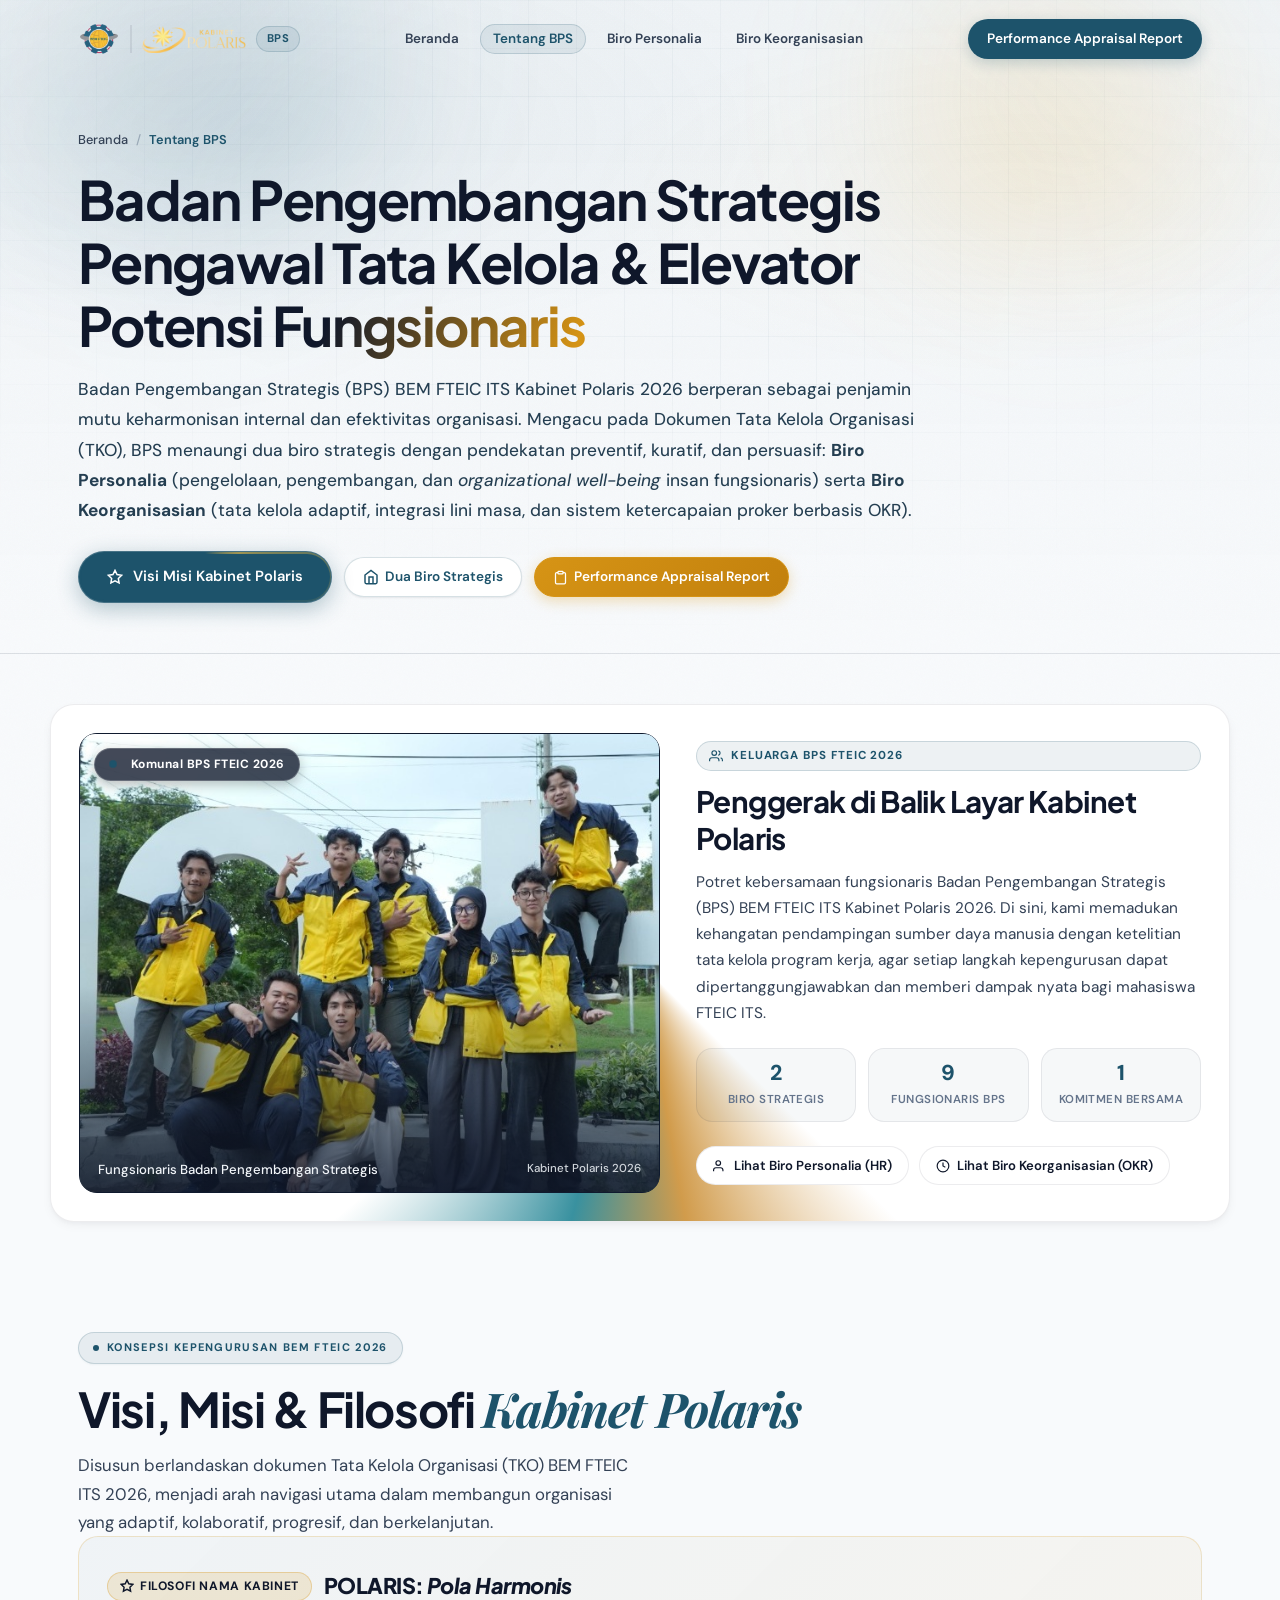
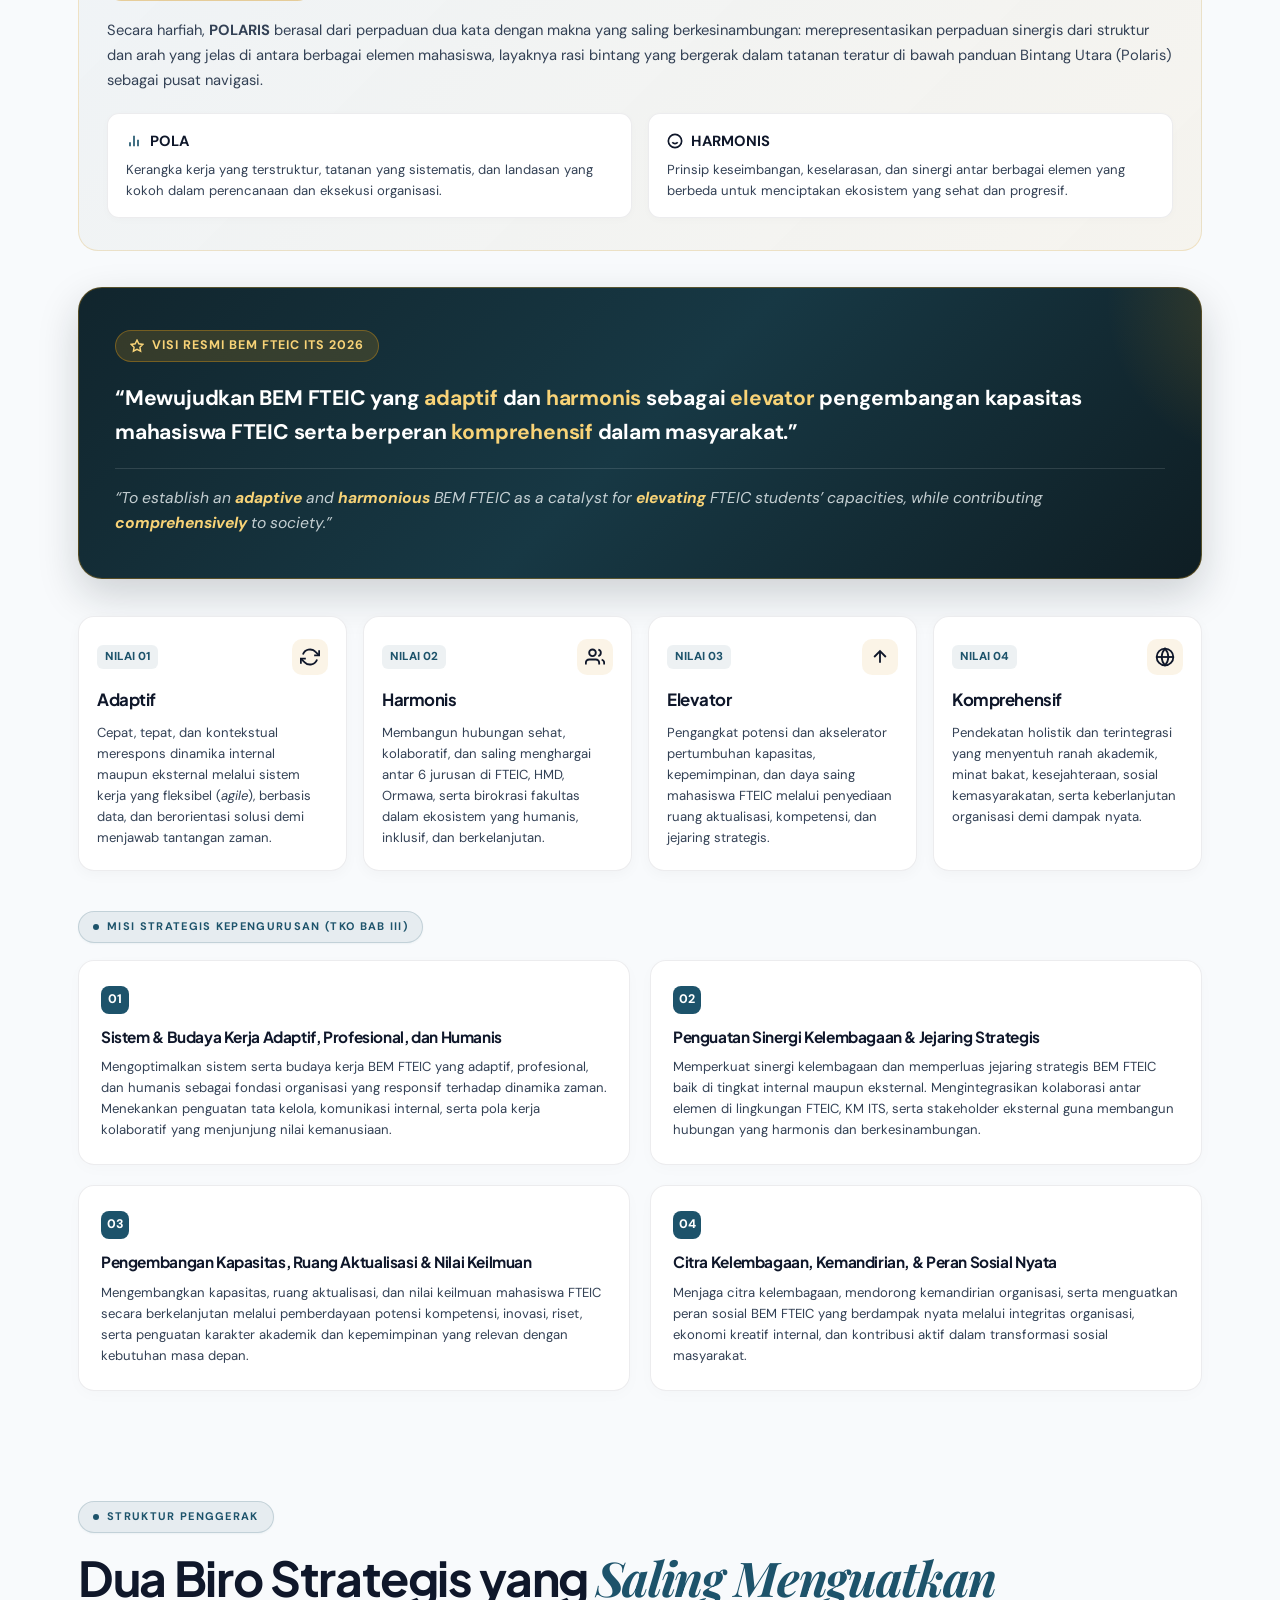
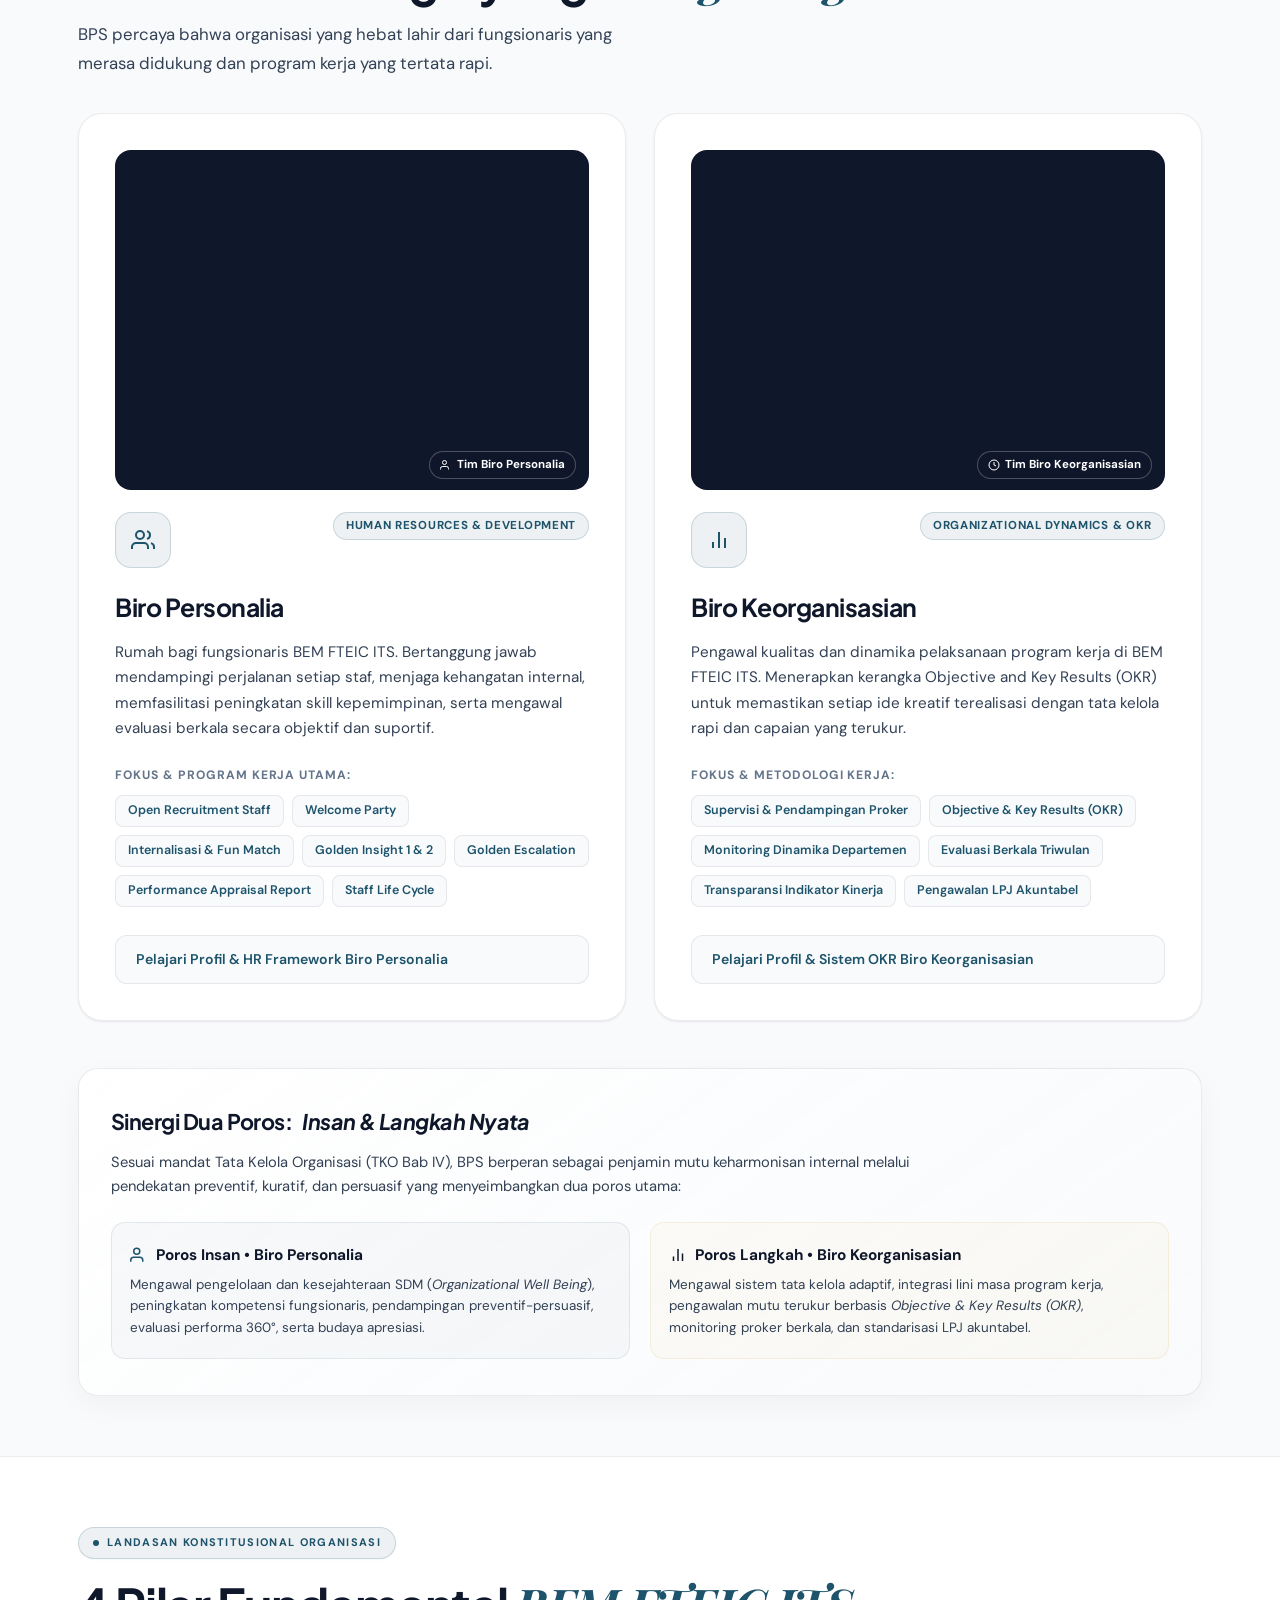
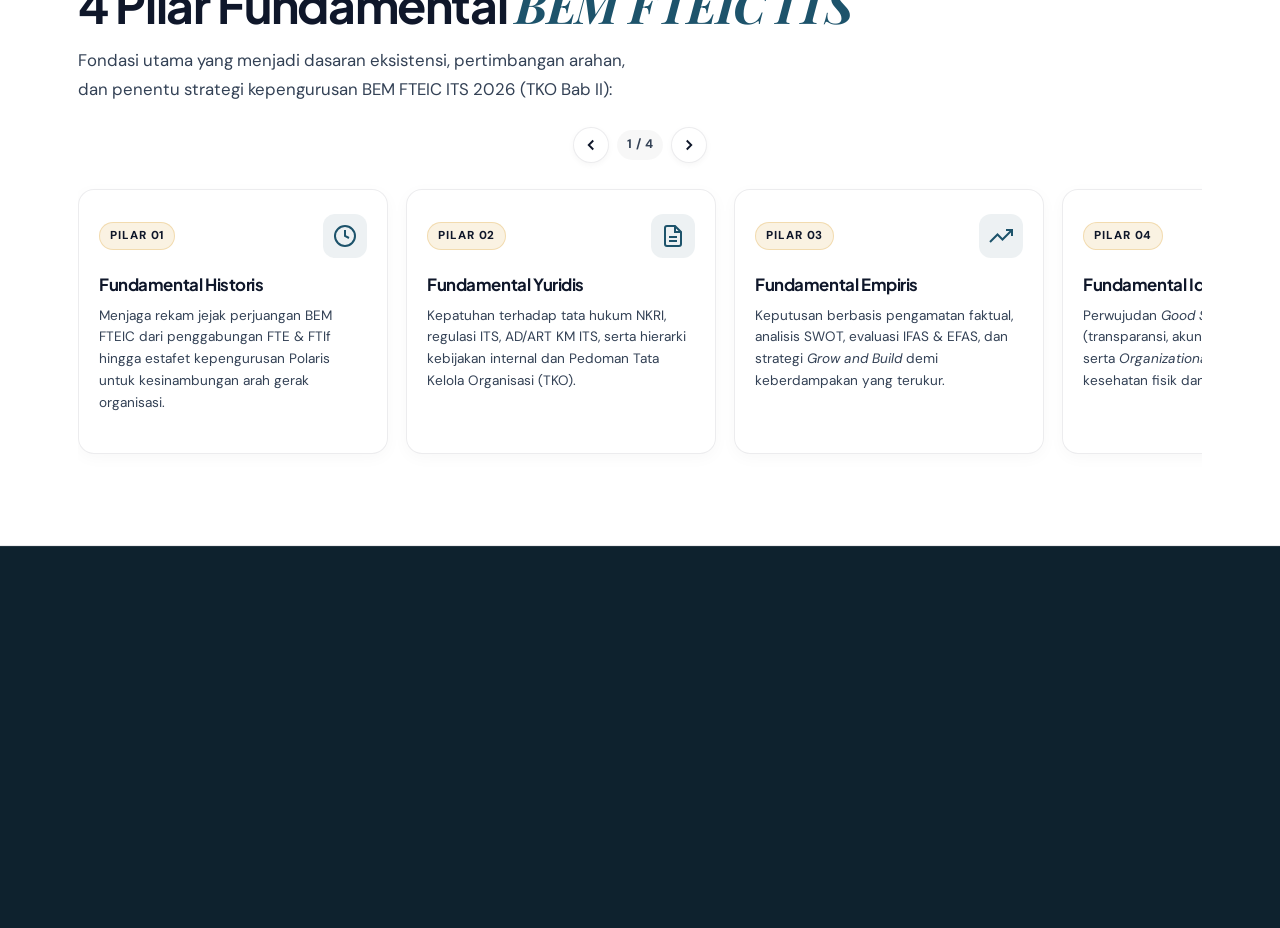
==== commit 876a2dfb: "update 6" ====
--- a/about-bps.html
+++ b/about-bps.html
@@ -53,7 +53,7 @@
       </ul>
 
       <div class="nav-cta">
-        <a href="index.html#staf" class="btn-primary">Performance Appraisal Report →</a>
+        <a href="index.html#staf" class="btn-primary">Performance Appraisal Report</a>
       </div>
 
       <button class="nav-hamburger" id="hamburger" aria-label="Buka Menu" aria-expanded="false"
@@ -103,21 +103,21 @@
             <svg width="16" height="16" viewBox="0 0 24 24" fill="none" stroke="currentColor" stroke-width="2.2">
               <polygon points="12 2 15.09 8.26 22 9.27 17 14.14 18.18 21.02 12 17.77 5.82 21.02 7 14.14 2 9.27 8.91 8.26 12 2"></polygon>
             </svg>
-            <span>Visi Misi Kabinet Polaris ↓</span>
+            <span>Visi Misi Kabinet Polaris</span>
           </a>
           <a href="#dua-biro" class="btn-outline">
             <svg width="16" height="16" viewBox="0 0 24 24" fill="none" stroke="currentColor" stroke-width="2.2">
               <path d="M3 9l9-7 9 7v11a2 2 0 0 1-2 2H5a2 2 0 0 1-2-2z"></path>
               <polyline points="9 22 9 12 15 12 15 22"></polyline>
             </svg>
-            <span>Dua Biro Strategis ↓</span>
+            <span>Dua Biro Strategis</span>
           </a>
           <a href="index.html#staf" class="btn-gold">
             <svg width="15" height="15" viewBox="0 0 24 24" fill="none" stroke="currentColor" stroke-width="2">
               <path d="M16 4h2a2 2 0 0 1 2 2v14a2 2 0 0 1-2 2H6a2 2 0 0 1-2-2V6a2 2 0 0 1 2-2h2"></path>
               <rect x="8" y="2" width="8" height="4" rx="1" ry="1"></rect>
             </svg>
-            <span>Performance Appraisal Report →</span>
+            <span>Performance Appraisal Report</span>
           </a>
         </div>
       </div>
@@ -182,14 +182,14 @@
                 <path d="M17 21v-2a4 4 0 0 0-4-4H5a4 4 0 0 0-4 4v2"></path>
                 <circle cx="9" cy="7" r="4"></circle>
               </svg>
-              Lihat Biro Personalia (HR) →
+              Lihat Biro Personalia (HR)
             </a>
             <a href="biro-keorganisasian.html" class="team-link-pill">
               <svg width="14" height="14" viewBox="0 0 24 24" fill="none" stroke="currentColor" stroke-width="2">
                 <circle cx="12" cy="12" r="10"></circle>
                 <polyline points="12 6 12 12 16 14"></polyline>
               </svg>
-              Lihat Biro Keorganisasian (OKR) →
+              Lihat Biro Keorganisasian (OKR)
             </a>
           </div>
         </div>
@@ -411,7 +411,6 @@
 
         <a href="biro-personalia.html" class="bureau-cta-link">
           <span>Pelajari Profil &amp; HR Framework Biro Personalia</span>
-          <span>→</span>
         </a>
       </div>
 
@@ -461,7 +460,6 @@
 
         <a href="biro-keorganisasian.html" class="bureau-cta-link">
           <span>Pelajari Profil &amp; Sistem OKR Biro Keorganisasian</span>
-          <span>→</span>
         </a>
       </div>
 
@@ -511,10 +509,6 @@
       <!-- Interactive Pillars Slider Component -->
       <div class="pillars-slider-component reveal reveal-delay-2">
         <div class="pillars-slider-topbar">
-          <div class="slider-info-badge">
-            <span class="magic-dot"></span>
-            <span>Geser kartu ke kanan/kiri atau gunakan tombol navigasi</span>
-          </div>
           <div class="slider-nav-controls">
             <button type="button" class="slider-nav-btn slider-prev-btn" aria-label="Geser ke kiri" title="Geser ke Kiri">
               <svg width="18" height="18" viewBox="0 0 24 24" fill="none" stroke="currentColor" stroke-width="2.5"><polyline points="15 18 9 12 15 6"></polyline></svg>
@@ -546,10 +540,6 @@
             <p class="pillar-card-desc">
               Menjaga rekam jejak perjuangan BEM FTEIC dari penggabungan FTE &amp; FTIf hingga estafet kepengurusan Polaris untuk kesinambungan arah gerak organisasi.
             </p>
-            <div class="pillar-tags">
-              <span class="pillar-tag">Rekam Jejak</span>
-              <span class="pillar-tag">Estafet Polaris</span>
-            </div>
           </div>
 
           <!-- Pilar 2: Fundamental Yuridis -->
@@ -569,10 +559,6 @@
             <p class="pillar-card-desc">
               Kepatuhan terhadap tata hukum NKRI, regulasi ITS, AD/ART KM ITS, serta hierarki kebijakan internal dan Pedoman Tata Kelola Organisasi (TKO).
             </p>
-            <div class="pillar-tags">
-              <span class="pillar-tag">Tata Hukum</span>
-              <span class="pillar-tag">Pedoman TKO</span>
-            </div>
           </div>
 
           <!-- Pilar 3: Fundamental Empiris -->
@@ -590,10 +576,6 @@
             <p class="pillar-card-desc">
               Keputusan berbasis pengamatan faktual, analisis SWOT, evaluasi IFAS &amp; EFAS, dan strategi <em>Grow and Build</em> demi keberdampakan yang terukur.
             </p>
-            <div class="pillar-tags">
-              <span class="pillar-tag">Data Faktual</span>
-              <span class="pillar-tag">IFAS &amp; EFAS</span>
-            </div>
           </div>
 
           <!-- Pilar 4: Fundamental Idealis -->
@@ -610,10 +592,6 @@
             <p class="pillar-card-desc">
               Perwujudan <em>Good Student Governance</em> (transparansi, akuntabilitas, partisipasi) serta <em>Organizational Well Being</em> untuk kesehatan fisik dan mental anggota.
             </p>
-            <div class="pillar-tags">
-              <span class="pillar-tag">Good Governance</span>
-              <span class="pillar-tag">Well-Being</span>
-            </div>
           </div>
         </div>
       </div>
--- a/style.css
+++ b/style.css
@@ -167,6 +167,12 @@
   padding: 0 28px;
   position: relative;
   z-index: 1;
+}
+
+@media (max-width: 640px) {
+  .container {
+    padding: 0 16px;
+  }
 }
 
 .hidden {
@@ -2519,6 +2525,18 @@
   margin-bottom: 6px;
 }
 
+.pm-rubric-pill {
+  background: rgba(29, 83, 107, 0.08);
+  color: var(--accent);
+  border: 1px solid var(--accent-border);
+  font-weight: 600;
+  max-width: 100%;
+  white-space: nowrap;
+  overflow: hidden;
+  text-overflow: ellipsis;
+  box-sizing: border-box;
+}
+
 .pm-name {
   font-family: var(--font-display);
   font-size: 1.18rem;
@@ -2706,7 +2724,357 @@
   margin: 0;
 }
 
-/* Modal Action Footer */
+/* ── 8C. REAL-TIME GOOGLE SHEETS LIVE SYNC ENGINE STYLES ── */
+.pm-live-banner {
+  display: flex;
+  align-items: center;
+  justify-content: space-between;
+  gap: 12px;
+  background: rgba(42, 157, 143, 0.08);
+  border: 1px solid rgba(42, 157, 143, 0.28);
+  border-radius: var(--radius-sm);
+  padding: 10px 14px;
+  margin-bottom: 18px;
+  transition: all 0.3s var(--silk);
+}
+
+.pm-live-banner.is-pending {
+  background: rgba(214, 148, 21, 0.08);
+  border-color: rgba(214, 148, 21, 0.3);
+}
+
+.pm-live-banner-left {
+  display: flex;
+  align-items: center;
+  gap: 11px;
+  flex: 1;
+  min-width: 0;
+}
+
+.pm-live-dot-wrap {
+  position: relative;
+  width: 14px;
+  height: 14px;
+  flex-shrink: 0;
+  display: flex;
+  align-items: center;
+  justify-content: center;
+}
+
+.pm-live-dot-pulse {
+  position: absolute;
+  width: 14px;
+  height: 14px;
+  border-radius: 50%;
+  background: #2A9D8F;
+  opacity: 0.6;
+  animation: livePing 1.8s cubic-bezier(0, 0, 0.2, 1) infinite;
+}
+
+.pm-live-banner.is-pending .pm-live-dot-pulse {
+  background: var(--gold);
+}
+
+@keyframes livePing {
+  0% {
+    transform: scale(0.8);
+    opacity: 0.8;
+  }
+  75%, 100% {
+    transform: scale(2.2);
+    opacity: 0;
+  }
+}
+
+.pm-live-dot-center {
+  position: relative;
+  width: 8px;
+  height: 8px;
+  border-radius: 50%;
+  background: #2A9D8F;
+}
+
+.pm-live-banner.is-pending .pm-live-dot-center {
+  background: var(--gold);
+}
+
+.pm-live-banner-text {
+  flex: 1;
+  min-width: 0;
+}
+
+.pm-live-title-row {
+  display: flex;
+  align-items: center;
+  gap: 8px;
+  flex-wrap: wrap;
+}
+
+.pm-live-status-title {
+  font-size: 0.82rem;
+  font-weight: 700;
+  color: var(--text-1);
+}
+
+.pm-live-badge-chip {
+  font-size: 0.65rem;
+  font-weight: 700;
+  text-transform: uppercase;
+  letter-spacing: 0.04em;
+  padding: 2px 7px;
+  border-radius: 100px;
+  background: rgba(42, 157, 143, 0.16);
+  color: #1F7A6F;
+}
+
+.pm-live-banner.is-pending .pm-live-badge-chip {
+  background: rgba(214, 148, 21, 0.16);
+  color: #A66E07;
+}
+
+.pm-live-status-desc {
+  font-size: 0.73rem;
+  color: var(--text-2);
+  margin-top: 1px;
+  line-height: 1.4;
+}
+
+.pm-live-status-desc strong {
+  color: var(--text-1);
+}
+
+.pm-live-refresh-btn {
+  display: inline-flex;
+  align-items: center;
+  gap: 6px;
+  padding: 6px 12px;
+  border-radius: 100px;
+  font-size: 0.72rem;
+  font-weight: 600;
+  color: var(--accent);
+  background: #FFFFFF;
+  border: 1px solid var(--accent-border);
+  box-shadow: 0 1px 4px rgba(15, 23, 42, 0.05);
+  cursor: pointer;
+  flex-shrink: 0;
+  transition: all 0.2s var(--silk);
+}
+
+.pm-live-refresh-btn:hover {
+  background: var(--bg);
+  border-color: var(--accent);
+  transform: translateY(-1px);
+  box-shadow: var(--shadow-sm);
+}
+
+.pm-live-refresh-btn.refreshing {
+  pointer-events: none;
+  opacity: 0.75;
+}
+
+.pm-live-refresh-btn.refreshing .refresh-icon {
+  animation: liveSpin 0.7s linear infinite;
+}
+
+@keyframes liveSpin {
+  from { transform: rotate(0deg); }
+  to { transform: rotate(360deg); }
+}
+
+/* Peer Feedback Container from Spreadsheets */
+.pm-peer-feedback-box {
+  background: rgba(14, 165, 233, 0.05);
+  border: 1px solid rgba(14, 165, 233, 0.25);
+  border-radius: var(--radius-sm);
+  padding: 14px 16px;
+  margin-bottom: 22px;
+}
+
+.pm-peer-feedback-box .pm-feedback-header {
+  color: #0284C7;
+  display: flex;
+  justify-content: space-between;
+  align-items: center;
+}
+
+.pm-peer-count-badge {
+  font-size: 0.65rem;
+  font-weight: 700;
+  text-transform: none;
+  padding: 2px 7px;
+  border-radius: 100px;
+  background: rgba(14, 165, 233, 0.15);
+  color: #0369A1;
+  letter-spacing: normal;
+}
+
+.pm-peer-feedback-list {
+  display: flex;
+  flex-direction: column;
+  gap: 10px;
+  margin-top: 10px;
+}
+
+.pm-peer-item-card {
+  background: #FFFFFF;
+  border: 1px solid var(--border);
+  border-radius: 8px;
+  padding: 10px 13px;
+  box-shadow: 0 1px 3px rgba(15, 23, 42, 0.03);
+}
+
+.pm-peer-item-author {
+  display: flex;
+  justify-content: space-between;
+  align-items: center;
+  font-size: 0.72rem;
+  font-weight: 700;
+  color: var(--accent);
+  margin-bottom: 6px;
+}
+
+.pm-peer-author-left {
+  display: flex;
+  align-items: center;
+  gap: 6px;
+}
+
+.pm-peer-anon-badge {
+  display: inline-flex;
+  align-items: center;
+  gap: 4px;
+  font-size: 0.64rem;
+  font-weight: 600;
+  padding: 2px 7px;
+  border-radius: 100px;
+  background: rgba(42, 157, 143, 0.12);
+  color: #2A9D8F;
+  border: 1px solid rgba(42, 157, 143, 0.25);
+  letter-spacing: 0.02em;
+}
+
+.pm-peer-item-content {
+  font-size: 0.76rem;
+  line-height: 1.55;
+  color: var(--text-2);
+  white-space: pre-line;
+}
+
+.pm-peer-empty-state {
+  background: #FFFFFF;
+  border: 1px dashed rgba(14, 165, 233, 0.35);
+  border-radius: 8px;
+  padding: 16px 18px;
+  text-align: center;
+  display: flex;
+  flex-direction: column;
+  align-items: center;
+  gap: 6px;
+}
+
+.pm-peer-empty-icon {
+  color: #0284C7;
+  opacity: 0.8;
+  margin-bottom: 2px;
+}
+
+.pm-peer-empty-title {
+  font-size: 0.8rem;
+  font-weight: 700;
+  color: var(--text-1);
+}
+
+.pm-peer-empty-desc {
+  font-size: 0.73rem;
+  color: var(--text-2);
+  line-height: 1.5;
+  max-width: 480px;
+}
+
+.pm-peer-anon-guarantee {
+  margin-top: 6px;
+  font-size: 0.68rem;
+  color: #0369A1;
+  background: rgba(14, 165, 233, 0.08);
+  padding: 4px 10px;
+  border-radius: 6px;
+  font-weight: 500;
+}
+
+.pm-live-indicator-tag {
+  display: inline-flex;
+  align-items: center;
+  gap: 4px;
+  font-size: 0.68rem;
+  font-weight: 600;
+  color: #2A9D8F;
+  background: rgba(42, 157, 143, 0.08);
+  padding: 2px 6px;
+  border-radius: 4px;
+  margin-left: 6px;
+}
+
+.pm-breakdown-row {
+  display: flex;
+  flex-wrap: wrap;
+  gap: 6px;
+  margin: 6px 0 8px 0;
+}
+
+.pm-breakdown-item {
+  display: inline-flex;
+  align-items: center;
+  gap: 4px;
+  font-size: 0.68rem;
+  font-weight: 600;
+  padding: 2px 7px;
+  border-radius: 5px;
+  background: rgba(15, 23, 42, 0.04);
+  border: 1px solid rgba(15, 23, 42, 0.08);
+  color: var(--text-2);
+}
+
+.pm-breakdown-val {
+  color: var(--accent);
+  font-weight: 700;
+}
+
+.pm-zero-indicator-tag {
+  display: inline-flex;
+  align-items: center;
+  font-size: 0.65rem;
+  font-weight: 600;
+  color: #64748B;
+  background: rgba(148, 163, 184, 0.12);
+  padding: 2px 7px;
+  border-radius: 4px;
+  margin-left: 6px;
+  border: 1px solid rgba(148, 163, 184, 0.25);
+}
+
+.pm-ind-score-badge.is-zero {
+  background: rgba(148, 163, 184, 0.12);
+  color: #64748B;
+  border-color: rgba(148, 163, 184, 0.25);
+}
+
+.pm-ind-param-box.is-zero {
+  background: rgba(148, 163, 184, 0.04);
+  border-color: rgba(148, 163, 184, 0.2);
+}
+
+.pm-ind-param-box.is-zero .pm-ind-param-tag {
+  background: rgba(148, 163, 184, 0.15);
+  color: #475569;
+  border: 1px solid rgba(148, 163, 184, 0.3);
+}
+
+.pie-legend-item.is-zero .pie-legend-val {
+  color: #94A3B8;
+  font-weight: 600;
+}
+
+/* Modal Action Footer (Desktop Default) */
 .pm-modal-actions {
   display: flex;
   gap: 10px;
@@ -2742,6 +3110,308 @@
 
 .pm-modal-actions .btn-modal-submit {
   flex: 1.3;
+}
+
+@media (max-width: 640px) {
+  /* Overlay & Modal Card Sizing on Mobile */
+  .modal-overlay {
+    padding: 12px 10px;
+  }
+
+  .modal-card-wide {
+    width: 100%;
+    max-width: 100%;
+    max-height: 92vh;
+    padding: 24px 15px 20px;
+    border-radius: 22px;
+    box-shadow: 0 16px 36px rgba(15, 23, 42, 0.35);
+  }
+
+  .modal-close-btn {
+    top: 12px;
+    right: 12px;
+    width: 32px;
+    height: 32px;
+    font-size: 13px;
+    background: var(--bg-alt);
+    border: 1px solid var(--border);
+    z-index: 10;
+  }
+
+  /* Centered Profile Header for Mobile */
+  .pm-profile-header {
+    flex-direction: column;
+    align-items: center;
+    text-align: center;
+    gap: 12px;
+    margin-bottom: 16px;
+    padding-bottom: 16px;
+    padding-top: 4px;
+  }
+
+  .pm-avatar-wrap {
+    width: 68px;
+    height: 68px;
+    margin: 0 auto;
+  }
+
+  .pm-header-details {
+    width: 100%;
+    display: flex;
+    flex-direction: column;
+    align-items: center;
+    text-align: center;
+  }
+
+  .pm-badges-row {
+    justify-content: center;
+    gap: 6px;
+    margin-bottom: 6px;
+    width: 100%;
+  }
+
+  .pm-rubric-pill {
+    font-size: 0.62rem;
+    height: 22px;
+    padding: 0 9px;
+    max-width: 100%;
+  }
+
+  .pm-name {
+    font-size: 1.15rem;
+    line-height: 1.3;
+    margin-bottom: 3px;
+    text-align: center;
+    word-break: break-word;
+  }
+
+  .pm-role {
+    font-size: 0.78rem;
+    line-height: 1.35;
+    text-align: center;
+    margin-bottom: 4px;
+    color: var(--text-2);
+  }
+
+  .pm-nrp-row {
+    justify-content: center;
+    flex-wrap: wrap;
+    gap: 6px 10px;
+    font-size: 0.72rem;
+    margin-top: 2px;
+    white-space: nowrap;
+  }
+
+  .pm-privacy-verified-badge {
+    margin: 8px auto 0 auto;
+    font-size: 0.68rem;
+    padding: 3px 10px;
+  }
+
+  /* Real-Time Live Sync Banner on Mobile */
+  .pm-live-banner {
+    flex-direction: column;
+    align-items: stretch;
+    gap: 10px;
+    padding: 11px 12px;
+    margin-bottom: 14px;
+  }
+
+  .pm-live-banner-left {
+    gap: 9px;
+  }
+
+  .pm-live-title-row {
+    flex-wrap: wrap;
+    gap: 6px;
+    align-items: center;
+  }
+
+  .pm-live-status-title {
+    font-size: 0.78rem;
+    line-height: 1.3;
+  }
+
+  .pm-live-badge-chip {
+    font-size: 0.62rem;
+  }
+
+  .pm-live-status-desc {
+    font-size: 0.7rem;
+    line-height: 1.45;
+  }
+
+  .pm-live-refresh-btn {
+    justify-content: center;
+    width: 100%;
+    padding: 7px 12px;
+    font-size: 0.72rem;
+  }
+
+  /* Bento Stat Cards: 2-column top + 1 full-width status card */
+  .pm-bento-grid {
+    grid-template-columns: repeat(2, 1fr);
+    gap: 8px;
+    margin-bottom: 16px;
+  }
+
+  .pm-bento-card {
+    padding: 10px 8px;
+  }
+
+  .pm-bento-card:nth-child(3) {
+    grid-column: span 2;
+    padding: 11px 12px;
+    display: flex;
+    flex-direction: column;
+    align-items: center;
+    text-align: center;
+  }
+
+  .pm-bento-label {
+    font-size: 0.63rem;
+    margin-bottom: 2px;
+  }
+
+  .pm-bento-value {
+    font-size: 1.15rem;
+  }
+
+  .pm-bento-card:nth-child(3) .pm-bento-value {
+    font-size: 0.92rem;
+    margin-top: 1px;
+  }
+
+  .pm-bento-sub {
+    font-size: 0.64rem;
+    margin-top: 2px;
+  }
+
+  /* 3D Animated Chart Section */
+  .pm-chart-section {
+    padding: 14px 12px;
+    margin-bottom: 16px;
+    border-radius: var(--radius-sm);
+  }
+
+  .pm-chart-header {
+    flex-direction: column;
+    align-items: flex-start;
+    gap: 4px;
+    margin-bottom: 10px;
+  }
+
+  .pm-section-title {
+    font-size: 0.8rem;
+    gap: 6px;
+  }
+
+  .pm-chart-hint {
+    font-size: 0.67rem;
+  }
+
+  .pm-canvas-container {
+    height: 200px;
+    max-width: 100%;
+  }
+
+  .pie-legend-grid {
+    gap: 5px;
+  }
+
+  .pie-legend-item {
+    font-size: 0.67rem;
+    padding: 4px 8px;
+  }
+
+  /* Indicator Cards */
+  .pm-section-block {
+    padding: 13px 12px;
+    margin-bottom: 16px;
+    border-radius: var(--radius-sm);
+  }
+
+  .pm-indicator-card {
+    padding: 10px 11px;
+  }
+
+  .pm-ind-name {
+    font-size: 0.82rem;
+  }
+
+  .pm-ind-score-badge {
+    font-size: 0.74rem;
+    padding: 2px 6px;
+  }
+
+  .pm-ind-desc {
+    font-size: 0.72rem;
+  }
+
+  .pm-ind-param-box {
+    padding: 6px 9px;
+  }
+
+  .pm-ind-param-text {
+    font-size: 0.69rem;
+  }
+
+  /* Feedback & Peer Feedback Containers */
+  .pm-feedback-box {
+    padding: 12px 13px;
+    margin-bottom: 16px;
+  }
+
+  .pm-feedback-text {
+    font-size: 0.76rem;
+    line-height: 1.5;
+  }
+
+  .pm-peer-feedback-box {
+    padding: 12px 13px;
+    margin-bottom: 16px;
+  }
+
+  .pm-peer-item-card {
+    padding: 9px 11px;
+  }
+
+  .pm-peer-item-content {
+    font-size: 0.73rem;
+  }
+
+  /* Action Buttons: Primary full-width on top, secondary side-by-side */
+  .pm-modal-actions {
+    display: grid;
+    grid-template-columns: 1fr 1fr;
+    gap: 8px;
+    width: 100%;
+  }
+
+  .pm-modal-actions #pmGoToSheetBtn {
+    grid-column: span 2;
+    order: -1;
+    width: 100%;
+    flex: none !important;
+    padding: 12px 14px;
+    font-size: 0.82rem;
+  }
+
+  .pm-modal-actions .btn-modal-lock {
+    width: 100%;
+    flex: none !important;
+    padding: 10px 12px;
+    font-size: 0.76rem;
+    justify-content: center;
+  }
+
+  .pm-modal-actions .btn-modal-cancel {
+    width: 100%;
+    flex: none !important;
+    padding: 10px 12px;
+    font-size: 0.76rem;
+    justify-content: center;
+  }
 }
 
 /* ── RESPONSIVE STYLES ── */
@@ -4979,7 +5649,7 @@
 .timeline-card-header {
   display: flex;
   align-items: center;
-  justify-content: space-between;
+  justify-content: flex-start;
   flex-wrap: wrap;
   gap: 10px;
   margin-bottom: 12px;
@@ -5056,6 +5726,108 @@
   color: var(--text-3);
   padding: 2px 9px;
   border-radius: 6px;
+}
+
+@media (max-width: 640px) {
+  .timeline-section {
+    padding: 40px 0;
+  }
+
+  .timeline-filter-wrap {
+    margin: 16px 0 24px;
+    gap: 6px;
+    flex-wrap: nowrap;
+    overflow-x: auto;
+    padding-bottom: 6px;
+    -webkit-overflow-scrolling: touch;
+    scrollbar-width: none;
+    justify-content: flex-start;
+  }
+
+  .timeline-filter-wrap::-webkit-scrollbar {
+    display: none;
+  }
+
+  .timeline-filter-btn {
+    padding: 6px 12px;
+    font-size: 0.74rem;
+    flex-shrink: 0;
+    white-space: nowrap;
+  }
+
+  .timeline-filter-count {
+    font-size: 0.65rem;
+    padding: 1px 5px;
+  }
+
+  .timeline-track-line {
+    left: 14px !important;
+    width: 2px !important;
+  }
+
+  .timeline-item {
+    padding-left: 36px !important;
+    margin-bottom: 18px !important;
+  }
+
+  .timeline-item .timeline-node {
+    left: 4px !important;
+    top: 14px !important;
+    width: 22px !important;
+    height: 22px !important;
+    border-width: 2px !important;
+    box-shadow: 0 0 0 3px rgba(29, 83, 107, 0.12) !important;
+  }
+
+  .node-dot {
+    width: 7px !important;
+    height: 7px !important;
+  }
+
+  .timeline-card {
+    padding: 15px 14px 13px !important;
+    border-radius: 14px !important;
+    box-shadow: 0 2px 10px rgba(15, 23, 42, 0.04) !important;
+  }
+
+  .timeline-card-header {
+    gap: 6px;
+    margin-bottom: 8px;
+  }
+
+  .timeline-seq-badge {
+    font-size: 0.64rem;
+    padding: 2px 8px;
+    letter-spacing: 0.04em;
+  }
+
+  .timeline-status-pill {
+    font-size: 0.64rem;
+    padding: 2px 8px;
+  }
+
+  .timeline-card-title {
+    font-size: 0.94rem;
+    line-height: 1.35;
+    margin-bottom: 5px;
+  }
+
+  .timeline-card-sub {
+    font-size: 0.76rem;
+    line-height: 1.5;
+    margin-bottom: 8px;
+  }
+
+  .timeline-tags-row {
+    gap: 5px;
+    margin-top: 6px;
+  }
+
+  .timeline-tag {
+    font-size: 0.66rem;
+    padding: 2px 7px;
+    border-radius: 4px;
+  }
 }
 
 /* ══════════════════════════════════════════════════════════════════
@@ -5989,7 +6761,7 @@
 .pillars-slider-topbar {
   display: flex;
   align-items: center;
-  justify-content: space-between;
+  justify-content: center;
   margin-bottom: 16px;
   flex-wrap: wrap;
   gap: 12px;
@@ -6306,6 +7078,117 @@
     grid-template-columns: 1fr;
     gap: 24px;
   }
+
+  .lifecycle-diagram-card {
+    position: static !important;
+    top: auto !important;
+  }
+}
+
+@media (max-width: 640px) {
+  .lifecycle-section {
+    padding: 36px 0;
+  }
+
+  .lifecycle-layout {
+    gap: 16px;
+    margin-top: 18px;
+  }
+
+  .lifecycle-diagram-card {
+    padding: 14px;
+    border-radius: 14px;
+    position: static !important;
+    top: auto !important;
+  }
+
+  .diagram-frame {
+    padding: 6px;
+    border-radius: 10px;
+  }
+
+  .diagram-caption {
+    font-size: 0.76rem;
+    line-height: 1.5;
+    margin-top: 10px;
+  }
+
+  .diagram-tags {
+    gap: 4px;
+    margin-top: 8px;
+  }
+
+  .diagram-tag-item {
+    font-size: 0.67rem;
+    padding: 2px 7px;
+  }
+
+  .pillars-slider-topbar {
+    justify-content: center;
+    margin-bottom: 10px;
+    gap: 8px;
+  }
+
+  .journey-slider-header {
+    margin-bottom: 12px;
+    gap: 8px;
+  }
+
+  .journey-slider-heading {
+    font-size: 1.05rem;
+  }
+
+  .journey-slider-track {
+    padding: 6px 2px 14px;
+    gap: 10px;
+  }
+
+  .journey-slide-card,
+  .lifecycle-step-card {
+    flex: 0 0 270px;
+    max-width: 285px;
+    padding: 15px 13px;
+    border-radius: 13px;
+  }
+
+  .step-header {
+    margin-bottom: 8px;
+    gap: 6px;
+  }
+
+  .step-number-tag {
+    font-size: 0.64rem;
+    padding: 2px 7px;
+  }
+
+  .step-badge {
+    font-size: 0.64rem;
+    padding: 2px 7px;
+  }
+
+  .step-title {
+    font-size: 0.95rem;
+    margin-bottom: 5px;
+  }
+
+  .step-desc {
+    font-size: 0.75rem;
+    line-height: 1.5;
+    margin-bottom: 10px;
+  }
+
+  .step-programs {
+    gap: 4px;
+  }
+
+  .step-programs-label {
+    font-size: 0.66rem;
+  }
+
+  .step-proker-chip {
+    font-size: 0.65rem;
+    padding: 2px 7px;
+  }
 }
 
 .lifecycle-diagram-card {
@@ -6367,6 +7250,25 @@
   width: 100%;
   min-width: 0;
   max-width: 100%;
+}
+
+.journey-slider-header {
+  display: flex;
+  flex-direction: column;
+  align-items: center;
+  justify-content: center;
+  text-align: center;
+  margin-bottom: 16px;
+  gap: 12px;
+}
+
+.journey-slider-heading {
+  font-size: 1.15rem;
+  font-weight: 700;
+  color: var(--text-1);
+  margin: 0;
+  text-align: center;
+  letter-spacing: -0.01em;
 }
 
 .journey-slider-track {
@@ -6423,7 +7325,7 @@
 .step-header {
   display: flex;
   align-items: center;
-  justify-content: space-between;
+  justify-content: flex-start;
   margin-bottom: 10px;
 }
 
@@ -6915,7 +7817,8 @@
 
 /* ── KONSEPSI VISI MISI & FILOSOFI POLARIS (TKO 2026) ── */
 .polaris-conception-section {
-  padding: 60px 0 30px;
+  padding-top: 60px;
+  padding-bottom: 30px;
 }
 
 .polaris-philosophy-box {
@@ -7209,3 +8112,148 @@
   color: var(--text-2);
 }
 
+@media (max-width: 640px) {
+  /* Conception Section Spacing */
+  .polaris-conception-section {
+    padding-top: 36px;
+    padding-bottom: 24px;
+  }
+
+  /* Philosophy Box */
+  .polaris-philosophy-box {
+    padding: 18px 15px;
+    border-radius: 16px;
+    margin-bottom: 20px;
+  }
+
+  .polaris-philosophy-title {
+    font-size: 1.15rem;
+  }
+
+  .polaris-philosophy-desc {
+    font-size: 0.82rem;
+    line-height: 1.6;
+    margin-bottom: 14px;
+  }
+
+  .polaris-dual-terms {
+    grid-template-columns: 1fr;
+    gap: 10px;
+  }
+
+  .polaris-term-item {
+    padding: 12px 14px;
+    border-radius: 10px;
+  }
+
+  .polaris-term-title {
+    font-size: 0.86rem;
+    margin-bottom: 4px;
+  }
+
+  .polaris-term-desc {
+    font-size: 0.76rem;
+    line-height: 1.5;
+  }
+
+  /* Vision Hero Card */
+  .polaris-vision-hero-card {
+    padding: 20px 16px;
+    border-radius: 18px;
+    margin-bottom: 22px;
+  }
+
+  .vision-tag-pill {
+    font-size: 0.68rem;
+    padding: 4px 10px;
+    margin-bottom: 12px;
+  }
+
+  .vision-quote-id {
+    font-size: 1.05rem;
+    line-height: 1.55;
+    margin-bottom: 12px;
+  }
+
+  .vision-quote-en {
+    font-size: 0.82rem;
+    line-height: 1.55;
+    padding-top: 12px;
+  }
+
+  /* 4 Values Grid: Compact 2x2 Matrix on Mobile */
+  .polaris-values-grid {
+    grid-template-columns: repeat(2, 1fr) !important;
+    gap: 9px !important;
+    margin-bottom: 24px !important;
+  }
+
+  .polaris-value-card {
+    padding: 13px 11px !important;
+    border-radius: 13px !important;
+  }
+
+  .polaris-value-top {
+    margin-bottom: 8px;
+  }
+
+  .polaris-value-badge {
+    font-size: 0.62rem;
+    padding: 2px 6px;
+    border-radius: 4px;
+  }
+
+  .polaris-value-icon {
+    width: 28px;
+    height: 28px;
+    border-radius: 8px;
+  }
+
+  .polaris-value-icon svg {
+    width: 15px;
+    height: 15px;
+  }
+
+  .polaris-value-title {
+    font-size: 0.9rem;
+    margin-bottom: 4px;
+  }
+
+  .polaris-value-desc {
+    font-size: 0.72rem;
+    line-height: 1.45;
+  }
+
+  /* 4 Missions Grid: Sleek, Proportionate Accent Cards */
+  .polaris-missions-grid {
+    gap: 10px !important;
+    margin-bottom: 28px !important;
+  }
+
+  .polaris-mission-card {
+    padding: 15px 14px !important;
+    border-radius: 13px !important;
+    border-left: 3.5px solid var(--accent) !important;
+    box-shadow: 0 2px 8px rgba(15, 23, 42, 0.04) !important;
+  }
+
+  .polaris-mission-num {
+    width: 24px;
+    height: 24px;
+    border-radius: 6px;
+    font-size: 0.7rem;
+    margin-bottom: 8px;
+  }
+
+  .polaris-mission-title {
+    font-size: 0.88rem;
+    line-height: 1.35;
+    margin-bottom: 5px;
+  }
+
+  .polaris-mission-desc {
+    font-size: 0.76rem;
+    line-height: 1.5;
+  }
+}
+
--- a/style.css
+++ b/style.css
@@ -167,6 +167,12 @@
   padding: 0 28px;
   position: relative;
   z-index: 1;
+}
+
+@media (max-width: 640px) {
+  .container {
+    padding: 0 16px;
+  }
 }
 
 .hidden {
@@ -2519,6 +2525,18 @@
   margin-bottom: 6px;
 }
 
+.pm-rubric-pill {
+  background: rgba(29, 83, 107, 0.08);
+  color: var(--accent);
+  border: 1px solid var(--accent-border);
+  font-weight: 600;
+  max-width: 100%;
+  white-space: nowrap;
+  overflow: hidden;
+  text-overflow: ellipsis;
+  box-sizing: border-box;
+}
+
 .pm-name {
   font-family: var(--font-display);
   font-size: 1.18rem;
@@ -2706,7 +2724,357 @@
   margin: 0;
 }
 
-/* Modal Action Footer */
+/* ── 8C. REAL-TIME GOOGLE SHEETS LIVE SYNC ENGINE STYLES ── */
+.pm-live-banner {
+  display: flex;
+  align-items: center;
+  justify-content: space-between;
+  gap: 12px;
+  background: rgba(42, 157, 143, 0.08);
+  border: 1px solid rgba(42, 157, 143, 0.28);
+  border-radius: var(--radius-sm);
+  padding: 10px 14px;
+  margin-bottom: 18px;
+  transition: all 0.3s var(--silk);
+}
+
+.pm-live-banner.is-pending {
+  background: rgba(214, 148, 21, 0.08);
+  border-color: rgba(214, 148, 21, 0.3);
+}
+
+.pm-live-banner-left {
+  display: flex;
+  align-items: center;
+  gap: 11px;
+  flex: 1;
+  min-width: 0;
+}
+
+.pm-live-dot-wrap {
+  position: relative;
+  width: 14px;
+  height: 14px;
+  flex-shrink: 0;
+  display: flex;
+  align-items: center;
+  justify-content: center;
+}
+
+.pm-live-dot-pulse {
+  position: absolute;
+  width: 14px;
+  height: 14px;
+  border-radius: 50%;
+  background: #2A9D8F;
+  opacity: 0.6;
+  animation: livePing 1.8s cubic-bezier(0, 0, 0.2, 1) infinite;
+}
+
+.pm-live-banner.is-pending .pm-live-dot-pulse {
+  background: var(--gold);
+}
+
+@keyframes livePing {
+  0% {
+    transform: scale(0.8);
+    opacity: 0.8;
+  }
+  75%, 100% {
+    transform: scale(2.2);
+    opacity: 0;
+  }
+}
+
+.pm-live-dot-center {
+  position: relative;
+  width: 8px;
+  height: 8px;
+  border-radius: 50%;
+  background: #2A9D8F;
+}
+
+.pm-live-banner.is-pending .pm-live-dot-center {
+  background: var(--gold);
+}
+
+.pm-live-banner-text {
+  flex: 1;
+  min-width: 0;
+}
+
+.pm-live-title-row {
+  display: flex;
+  align-items: center;
+  gap: 8px;
+  flex-wrap: wrap;
+}
+
+.pm-live-status-title {
+  font-size: 0.82rem;
+  font-weight: 700;
+  color: var(--text-1);
+}
+
+.pm-live-badge-chip {
+  font-size: 0.65rem;
+  font-weight: 700;
+  text-transform: uppercase;
+  letter-spacing: 0.04em;
+  padding: 2px 7px;
+  border-radius: 100px;
+  background: rgba(42, 157, 143, 0.16);
+  color: #1F7A6F;
+}
+
+.pm-live-banner.is-pending .pm-live-badge-chip {
+  background: rgba(214, 148, 21, 0.16);
+  color: #A66E07;
+}
+
+.pm-live-status-desc {
+  font-size: 0.73rem;
+  color: var(--text-2);
+  margin-top: 1px;
+  line-height: 1.4;
+}
+
+.pm-live-status-desc strong {
+  color: var(--text-1);
+}
+
+.pm-live-refresh-btn {
+  display: inline-flex;
+  align-items: center;
+  gap: 6px;
+  padding: 6px 12px;
+  border-radius: 100px;
+  font-size: 0.72rem;
+  font-weight: 600;
+  color: var(--accent);
+  background: #FFFFFF;
+  border: 1px solid var(--accent-border);
+  box-shadow: 0 1px 4px rgba(15, 23, 42, 0.05);
+  cursor: pointer;
+  flex-shrink: 0;
+  transition: all 0.2s var(--silk);
+}
+
+.pm-live-refresh-btn:hover {
+  background: var(--bg);
+  border-color: var(--accent);
+  transform: translateY(-1px);
+  box-shadow: var(--shadow-sm);
+}
+
+.pm-live-refresh-btn.refreshing {
+  pointer-events: none;
+  opacity: 0.75;
+}
+
+.pm-live-refresh-btn.refreshing .refresh-icon {
+  animation: liveSpin 0.7s linear infinite;
+}
+
+@keyframes liveSpin {
+  from { transform: rotate(0deg); }
+  to { transform: rotate(360deg); }
+}
+
+/* Peer Feedback Container from Spreadsheets */
+.pm-peer-feedback-box {
+  background: rgba(14, 165, 233, 0.05);
+  border: 1px solid rgba(14, 165, 233, 0.25);
+  border-radius: var(--radius-sm);
+  padding: 14px 16px;
+  margin-bottom: 22px;
+}
+
+.pm-peer-feedback-box .pm-feedback-header {
+  color: #0284C7;
+  display: flex;
+  justify-content: space-between;
+  align-items: center;
+}
+
+.pm-peer-count-badge {
+  font-size: 0.65rem;
+  font-weight: 700;
+  text-transform: none;
+  padding: 2px 7px;
+  border-radius: 100px;
+  background: rgba(14, 165, 233, 0.15);
+  color: #0369A1;
+  letter-spacing: normal;
+}
+
+.pm-peer-feedback-list {
+  display: flex;
+  flex-direction: column;
+  gap: 10px;
+  margin-top: 10px;
+}
+
+.pm-peer-item-card {
+  background: #FFFFFF;
+  border: 1px solid var(--border);
+  border-radius: 8px;
+  padding: 10px 13px;
+  box-shadow: 0 1px 3px rgba(15, 23, 42, 0.03);
+}
+
+.pm-peer-item-author {
+  display: flex;
+  justify-content: space-between;
+  align-items: center;
+  font-size: 0.72rem;
+  font-weight: 700;
+  color: var(--accent);
+  margin-bottom: 6px;
+}
+
+.pm-peer-author-left {
+  display: flex;
+  align-items: center;
+  gap: 6px;
+}
+
+.pm-peer-anon-badge {
+  display: inline-flex;
+  align-items: center;
+  gap: 4px;
+  font-size: 0.64rem;
+  font-weight: 600;
+  padding: 2px 7px;
+  border-radius: 100px;
+  background: rgba(42, 157, 143, 0.12);
+  color: #2A9D8F;
+  border: 1px solid rgba(42, 157, 143, 0.25);
+  letter-spacing: 0.02em;
+}
+
+.pm-peer-item-content {
+  font-size: 0.76rem;
+  line-height: 1.55;
+  color: var(--text-2);
+  white-space: pre-line;
+}
+
+.pm-peer-empty-state {
+  background: #FFFFFF;
+  border: 1px dashed rgba(14, 165, 233, 0.35);
+  border-radius: 8px;
+  padding: 16px 18px;
+  text-align: center;
+  display: flex;
+  flex-direction: column;
+  align-items: center;
+  gap: 6px;
+}
+
+.pm-peer-empty-icon {
+  color: #0284C7;
+  opacity: 0.8;
+  margin-bottom: 2px;
+}
+
+.pm-peer-empty-title {
+  font-size: 0.8rem;
+  font-weight: 700;
+  color: var(--text-1);
+}
+
+.pm-peer-empty-desc {
+  font-size: 0.73rem;
+  color: var(--text-2);
+  line-height: 1.5;
+  max-width: 480px;
+}
+
+.pm-peer-anon-guarantee {
+  margin-top: 6px;
+  font-size: 0.68rem;
+  color: #0369A1;
+  background: rgba(14, 165, 233, 0.08);
+  padding: 4px 10px;
+  border-radius: 6px;
+  font-weight: 500;
+}
+
+.pm-live-indicator-tag {
+  display: inline-flex;
+  align-items: center;
+  gap: 4px;
+  font-size: 0.68rem;
+  font-weight: 600;
+  color: #2A9D8F;
+  background: rgba(42, 157, 143, 0.08);
+  padding: 2px 6px;
+  border-radius: 4px;
+  margin-left: 6px;
+}
+
+.pm-breakdown-row {
+  display: flex;
+  flex-wrap: wrap;
+  gap: 6px;
+  margin: 6px 0 8px 0;
+}
+
+.pm-breakdown-item {
+  display: inline-flex;
+  align-items: center;
+  gap: 4px;
+  font-size: 0.68rem;
+  font-weight: 600;
+  padding: 2px 7px;
+  border-radius: 5px;
+  background: rgba(15, 23, 42, 0.04);
+  border: 1px solid rgba(15, 23, 42, 0.08);
+  color: var(--text-2);
+}
+
+.pm-breakdown-val {
+  color: var(--accent);
+  font-weight: 700;
+}
+
+.pm-zero-indicator-tag {
+  display: inline-flex;
+  align-items: center;
+  font-size: 0.65rem;
+  font-weight: 600;
+  color: #64748B;
+  background: rgba(148, 163, 184, 0.12);
+  padding: 2px 7px;
+  border-radius: 4px;
+  margin-left: 6px;
+  border: 1px solid rgba(148, 163, 184, 0.25);
+}
+
+.pm-ind-score-badge.is-zero {
+  background: rgba(148, 163, 184, 0.12);
+  color: #64748B;
+  border-color: rgba(148, 163, 184, 0.25);
+}
+
+.pm-ind-param-box.is-zero {
+  background: rgba(148, 163, 184, 0.04);
+  border-color: rgba(148, 163, 184, 0.2);
+}
+
+.pm-ind-param-box.is-zero .pm-ind-param-tag {
+  background: rgba(148, 163, 184, 0.15);
+  color: #475569;
+  border: 1px solid rgba(148, 163, 184, 0.3);
+}
+
+.pie-legend-item.is-zero .pie-legend-val {
+  color: #94A3B8;
+  font-weight: 600;
+}
+
+/* Modal Action Footer (Desktop Default) */
 .pm-modal-actions {
   display: flex;
   gap: 10px;
@@ -2742,6 +3110,308 @@
 
 .pm-modal-actions .btn-modal-submit {
   flex: 1.3;
+}
+
+@media (max-width: 640px) {
+  /* Overlay & Modal Card Sizing on Mobile */
+  .modal-overlay {
+    padding: 12px 10px;
+  }
+
+  .modal-card-wide {
+    width: 100%;
+    max-width: 100%;
+    max-height: 92vh;
+    padding: 24px 15px 20px;
+    border-radius: 22px;
+    box-shadow: 0 16px 36px rgba(15, 23, 42, 0.35);
+  }
+
+  .modal-close-btn {
+    top: 12px;
+    right: 12px;
+    width: 32px;
+    height: 32px;
+    font-size: 13px;
+    background: var(--bg-alt);
+    border: 1px solid var(--border);
+    z-index: 10;
+  }
+
+  /* Centered Profile Header for Mobile */
+  .pm-profile-header {
+    flex-direction: column;
+    align-items: center;
+    text-align: center;
+    gap: 12px;
+    margin-bottom: 16px;
+    padding-bottom: 16px;
+    padding-top: 4px;
+  }
+
+  .pm-avatar-wrap {
+    width: 68px;
+    height: 68px;
+    margin: 0 auto;
+  }
+
+  .pm-header-details {
+    width: 100%;
+    display: flex;
+    flex-direction: column;
+    align-items: center;
+    text-align: center;
+  }
+
+  .pm-badges-row {
+    justify-content: center;
+    gap: 6px;
+    margin-bottom: 6px;
+    width: 100%;
+  }
+
+  .pm-rubric-pill {
+    font-size: 0.62rem;
+    height: 22px;
+    padding: 0 9px;
+    max-width: 100%;
+  }
+
+  .pm-name {
+    font-size: 1.15rem;
+    line-height: 1.3;
+    margin-bottom: 3px;
+    text-align: center;
+    word-break: break-word;
+  }
+
+  .pm-role {
+    font-size: 0.78rem;
+    line-height: 1.35;
+    text-align: center;
+    margin-bottom: 4px;
+    color: var(--text-2);
+  }
+
+  .pm-nrp-row {
+    justify-content: center;
+    flex-wrap: wrap;
+    gap: 6px 10px;
+    font-size: 0.72rem;
+    margin-top: 2px;
+    white-space: nowrap;
+  }
+
+  .pm-privacy-verified-badge {
+    margin: 8px auto 0 auto;
+    font-size: 0.68rem;
+    padding: 3px 10px;
+  }
+
+  /* Real-Time Live Sync Banner on Mobile */
+  .pm-live-banner {
+    flex-direction: column;
+    align-items: stretch;
+    gap: 10px;
+    padding: 11px 12px;
+    margin-bottom: 14px;
+  }
+
+  .pm-live-banner-left {
+    gap: 9px;
+  }
+
+  .pm-live-title-row {
+    flex-wrap: wrap;
+    gap: 6px;
+    align-items: center;
+  }
+
+  .pm-live-status-title {
+    font-size: 0.78rem;
+    line-height: 1.3;
+  }
+
+  .pm-live-badge-chip {
+    font-size: 0.62rem;
+  }
+
+  .pm-live-status-desc {
+    font-size: 0.7rem;
+    line-height: 1.45;
+  }
+
+  .pm-live-refresh-btn {
+    justify-content: center;
+    width: 100%;
+    padding: 7px 12px;
+    font-size: 0.72rem;
+  }
+
+  /* Bento Stat Cards: 2-column top + 1 full-width status card */
+  .pm-bento-grid {
+    grid-template-columns: repeat(2, 1fr);
+    gap: 8px;
+    margin-bottom: 16px;
+  }
+
+  .pm-bento-card {
+    padding: 10px 8px;
+  }
+
+  .pm-bento-card:nth-child(3) {
+    grid-column: span 2;
+    padding: 11px 12px;
+    display: flex;
+    flex-direction: column;
+    align-items: center;
+    text-align: center;
+  }
+
+  .pm-bento-label {
+    font-size: 0.63rem;
+    margin-bottom: 2px;
+  }
+
+  .pm-bento-value {
+    font-size: 1.15rem;
+  }
+
+  .pm-bento-card:nth-child(3) .pm-bento-value {
+    font-size: 0.92rem;
+    margin-top: 1px;
+  }
+
+  .pm-bento-sub {
+    font-size: 0.64rem;
+    margin-top: 2px;
+  }
+
+  /* 3D Animated Chart Section */
+  .pm-chart-section {
+    padding: 14px 12px;
+    margin-bottom: 16px;
+    border-radius: var(--radius-sm);
+  }
+
+  .pm-chart-header {
+    flex-direction: column;
+    align-items: flex-start;
+    gap: 4px;
+    margin-bottom: 10px;
+  }
+
+  .pm-section-title {
+    font-size: 0.8rem;
+    gap: 6px;
+  }
+
+  .pm-chart-hint {
+    font-size: 0.67rem;
+  }
+
+  .pm-canvas-container {
+    height: 200px;
+    max-width: 100%;
+  }
+
+  .pie-legend-grid {
+    gap: 5px;
+  }
+
+  .pie-legend-item {
+    font-size: 0.67rem;
+    padding: 4px 8px;
+  }
+
+  /* Indicator Cards */
+  .pm-section-block {
+    padding: 13px 12px;
+    margin-bottom: 16px;
+    border-radius: var(--radius-sm);
+  }
+
+  .pm-indicator-card {
+    padding: 10px 11px;
+  }
+
+  .pm-ind-name {
+    font-size: 0.82rem;
+  }
+
+  .pm-ind-score-badge {
+    font-size: 0.74rem;
+    padding: 2px 6px;
+  }
+
+  .pm-ind-desc {
+    font-size: 0.72rem;
+  }
+
+  .pm-ind-param-box {
+    padding: 6px 9px;
+  }
+
+  .pm-ind-param-text {
+    font-size: 0.69rem;
+  }
+
+  /* Feedback & Peer Feedback Containers */
+  .pm-feedback-box {
+    padding: 12px 13px;
+    margin-bottom: 16px;
+  }
+
+  .pm-feedback-text {
+    font-size: 0.76rem;
+    line-height: 1.5;
+  }
+
+  .pm-peer-feedback-box {
+    padding: 12px 13px;
+    margin-bottom: 16px;
+  }
+
+  .pm-peer-item-card {
+    padding: 9px 11px;
+  }
+
+  .pm-peer-item-content {
+    font-size: 0.73rem;
+  }
+
+  /* Action Buttons: Primary full-width on top, secondary side-by-side */
+  .pm-modal-actions {
+    display: grid;
+    grid-template-columns: 1fr 1fr;
+    gap: 8px;
+    width: 100%;
+  }
+
+  .pm-modal-actions #pmGoToSheetBtn {
+    grid-column: span 2;
+    order: -1;
+    width: 100%;
+    flex: none !important;
+    padding: 12px 14px;
+    font-size: 0.82rem;
+  }
+
+  .pm-modal-actions .btn-modal-lock {
+    width: 100%;
+    flex: none !important;
+    padding: 10px 12px;
+    font-size: 0.76rem;
+    justify-content: center;
+  }
+
+  .pm-modal-actions .btn-modal-cancel {
+    width: 100%;
+    flex: none !important;
+    padding: 10px 12px;
+    font-size: 0.76rem;
+    justify-content: center;
+  }
 }
 
 /* ── RESPONSIVE STYLES ── */
@@ -4979,7 +5649,7 @@
 .timeline-card-header {
   display: flex;
   align-items: center;
-  justify-content: space-between;
+  justify-content: flex-start;
   flex-wrap: wrap;
   gap: 10px;
   margin-bottom: 12px;
@@ -5056,6 +5726,108 @@
   color: var(--text-3);
   padding: 2px 9px;
   border-radius: 6px;
+}
+
+@media (max-width: 640px) {
+  .timeline-section {
+    padding: 40px 0;
+  }
+
+  .timeline-filter-wrap {
+    margin: 16px 0 24px;
+    gap: 6px;
+    flex-wrap: nowrap;
+    overflow-x: auto;
+    padding-bottom: 6px;
+    -webkit-overflow-scrolling: touch;
+    scrollbar-width: none;
+    justify-content: flex-start;
+  }
+
+  .timeline-filter-wrap::-webkit-scrollbar {
+    display: none;
+  }
+
+  .timeline-filter-btn {
+    padding: 6px 12px;
+    font-size: 0.74rem;
+    flex-shrink: 0;
+    white-space: nowrap;
+  }
+
+  .timeline-filter-count {
+    font-size: 0.65rem;
+    padding: 1px 5px;
+  }
+
+  .timeline-track-line {
+    left: 14px !important;
+    width: 2px !important;
+  }
+
+  .timeline-item {
+    padding-left: 36px !important;
+    margin-bottom: 18px !important;
+  }
+
+  .timeline-item .timeline-node {
+    left: 4px !important;
+    top: 14px !important;
+    width: 22px !important;
+    height: 22px !important;
+    border-width: 2px !important;
+    box-shadow: 0 0 0 3px rgba(29, 83, 107, 0.12) !important;
+  }
+
+  .node-dot {
+    width: 7px !important;
+    height: 7px !important;
+  }
+
+  .timeline-card {
+    padding: 15px 14px 13px !important;
+    border-radius: 14px !important;
+    box-shadow: 0 2px 10px rgba(15, 23, 42, 0.04) !important;
+  }
+
+  .timeline-card-header {
+    gap: 6px;
+    margin-bottom: 8px;
+  }
+
+  .timeline-seq-badge {
+    font-size: 0.64rem;
+    padding: 2px 8px;
+    letter-spacing: 0.04em;
+  }
+
+  .timeline-status-pill {
+    font-size: 0.64rem;
+    padding: 2px 8px;
+  }
+
+  .timeline-card-title {
+    font-size: 0.94rem;
+    line-height: 1.35;
+    margin-bottom: 5px;
+  }
+
+  .timeline-card-sub {
+    font-size: 0.76rem;
+    line-height: 1.5;
+    margin-bottom: 8px;
+  }
+
+  .timeline-tags-row {
+    gap: 5px;
+    margin-top: 6px;
+  }
+
+  .timeline-tag {
+    font-size: 0.66rem;
+    padding: 2px 7px;
+    border-radius: 4px;
+  }
 }
 
 /* ══════════════════════════════════════════════════════════════════
@@ -5989,7 +6761,7 @@
 .pillars-slider-topbar {
   display: flex;
   align-items: center;
-  justify-content: space-between;
+  justify-content: center;
   margin-bottom: 16px;
   flex-wrap: wrap;
   gap: 12px;
@@ -6306,6 +7078,117 @@
     grid-template-columns: 1fr;
     gap: 24px;
   }
+
+  .lifecycle-diagram-card {
+    position: static !important;
+    top: auto !important;
+  }
+}
+
+@media (max-width: 640px) {
+  .lifecycle-section {
+    padding: 36px 0;
+  }
+
+  .lifecycle-layout {
+    gap: 16px;
+    margin-top: 18px;
+  }
+
+  .lifecycle-diagram-card {
+    padding: 14px;
+    border-radius: 14px;
+    position: static !important;
+    top: auto !important;
+  }
+
+  .diagram-frame {
+    padding: 6px;
+    border-radius: 10px;
+  }
+
+  .diagram-caption {
+    font-size: 0.76rem;
+    line-height: 1.5;
+    margin-top: 10px;
+  }
+
+  .diagram-tags {
+    gap: 4px;
+    margin-top: 8px;
+  }
+
+  .diagram-tag-item {
+    font-size: 0.67rem;
+    padding: 2px 7px;
+  }
+
+  .pillars-slider-topbar {
+    justify-content: center;
+    margin-bottom: 10px;
+    gap: 8px;
+  }
+
+  .journey-slider-header {
+    margin-bottom: 12px;
+    gap: 8px;
+  }
+
+  .journey-slider-heading {
+    font-size: 1.05rem;
+  }
+
+  .journey-slider-track {
+    padding: 6px 2px 14px;
+    gap: 10px;
+  }
+
+  .journey-slide-card,
+  .lifecycle-step-card {
+    flex: 0 0 270px;
+    max-width: 285px;
+    padding: 15px 13px;
+    border-radius: 13px;
+  }
+
+  .step-header {
+    margin-bottom: 8px;
+    gap: 6px;
+  }
+
+  .step-number-tag {
+    font-size: 0.64rem;
+    padding: 2px 7px;
+  }
+
+  .step-badge {
+    font-size: 0.64rem;
+    padding: 2px 7px;
+  }
+
+  .step-title {
+    font-size: 0.95rem;
+    margin-bottom: 5px;
+  }
+
+  .step-desc {
+    font-size: 0.75rem;
+    line-height: 1.5;
+    margin-bottom: 10px;
+  }
+
+  .step-programs {
+    gap: 4px;
+  }
+
+  .step-programs-label {
+    font-size: 0.66rem;
+  }
+
+  .step-proker-chip {
+    font-size: 0.65rem;
+    padding: 2px 7px;
+  }
 }
 
 .lifecycle-diagram-card {
@@ -6367,6 +7250,25 @@
   width: 100%;
   min-width: 0;
   max-width: 100%;
+}
+
+.journey-slider-header {
+  display: flex;
+  flex-direction: column;
+  align-items: center;
+  justify-content: center;
+  text-align: center;
+  margin-bottom: 16px;
+  gap: 12px;
+}
+
+.journey-slider-heading {
+  font-size: 1.15rem;
+  font-weight: 700;
+  color: var(--text-1);
+  margin: 0;
+  text-align: center;
+  letter-spacing: -0.01em;
 }
 
 .journey-slider-track {
@@ -6423,7 +7325,7 @@
 .step-header {
   display: flex;
   align-items: center;
-  justify-content: space-between;
+  justify-content: flex-start;
   margin-bottom: 10px;
 }
 
@@ -6915,7 +7817,8 @@
 
 /* ── KONSEPSI VISI MISI & FILOSOFI POLARIS (TKO 2026) ── */
 .polaris-conception-section {
-  padding: 60px 0 30px;
+  padding-top: 60px;
+  padding-bottom: 30px;
 }
 
 .polaris-philosophy-box {
@@ -7209,3 +8112,148 @@
   color: var(--text-2);
 }
 
+@media (max-width: 640px) {
+  /* Conception Section Spacing */
+  .polaris-conception-section {
+    padding-top: 36px;
+    padding-bottom: 24px;
+  }
+
+  /* Philosophy Box */
+  .polaris-philosophy-box {
+    padding: 18px 15px;
+    border-radius: 16px;
+    margin-bottom: 20px;
+  }
+
+  .polaris-philosophy-title {
+    font-size: 1.15rem;
+  }
+
+  .polaris-philosophy-desc {
+    font-size: 0.82rem;
+    line-height: 1.6;
+    margin-bottom: 14px;
+  }
+
+  .polaris-dual-terms {
+    grid-template-columns: 1fr;
+    gap: 10px;
+  }
+
+  .polaris-term-item {
+    padding: 12px 14px;
+    border-radius: 10px;
+  }
+
+  .polaris-term-title {
+    font-size: 0.86rem;
+    margin-bottom: 4px;
+  }
+
+  .polaris-term-desc {
+    font-size: 0.76rem;
+    line-height: 1.5;
+  }
+
+  /* Vision Hero Card */
+  .polaris-vision-hero-card {
+    padding: 20px 16px;
+    border-radius: 18px;
+    margin-bottom: 22px;
+  }
+
+  .vision-tag-pill {
+    font-size: 0.68rem;
+    padding: 4px 10px;
+    margin-bottom: 12px;
+  }
+
+  .vision-quote-id {
+    font-size: 1.05rem;
+    line-height: 1.55;
+    margin-bottom: 12px;
+  }
+
+  .vision-quote-en {
+    font-size: 0.82rem;
+    line-height: 1.55;
+    padding-top: 12px;
+  }
+
+  /* 4 Values Grid: Compact 2x2 Matrix on Mobile */
+  .polaris-values-grid {
+    grid-template-columns: repeat(2, 1fr) !important;
+    gap: 9px !important;
+    margin-bottom: 24px !important;
+  }
+
+  .polaris-value-card {
+    padding: 13px 11px !important;
+    border-radius: 13px !important;
+  }
+
+  .polaris-value-top {
+    margin-bottom: 8px;
+  }
+
+  .polaris-value-badge {
+    font-size: 0.62rem;
+    padding: 2px 6px;
+    border-radius: 4px;
+  }
+
+  .polaris-value-icon {
+    width: 28px;
+    height: 28px;
+    border-radius: 8px;
+  }
+
+  .polaris-value-icon svg {
+    width: 15px;
+    height: 15px;
+  }
+
+  .polaris-value-title {
+    font-size: 0.9rem;
+    margin-bottom: 4px;
+  }
+
+  .polaris-value-desc {
+    font-size: 0.72rem;
+    line-height: 1.45;
+  }
+
+  /* 4 Missions Grid: Sleek, Proportionate Accent Cards */
+  .polaris-missions-grid {
+    gap: 10px !important;
+    margin-bottom: 28px !important;
+  }
+
+  .polaris-mission-card {
+    padding: 15px 14px !important;
+    border-radius: 13px !important;
+    border-left: 3.5px solid var(--accent) !important;
+    box-shadow: 0 2px 8px rgba(15, 23, 42, 0.04) !important;
+  }
+
+  .polaris-mission-num {
+    width: 24px;
+    height: 24px;
+    border-radius: 6px;
+    font-size: 0.7rem;
+    margin-bottom: 8px;
+  }
+
+  .polaris-mission-title {
+    font-size: 0.88rem;
+    line-height: 1.35;
+    margin-bottom: 5px;
+  }
+
+  .polaris-mission-desc {
+    font-size: 0.76rem;
+    line-height: 1.5;
+  }
+}
+
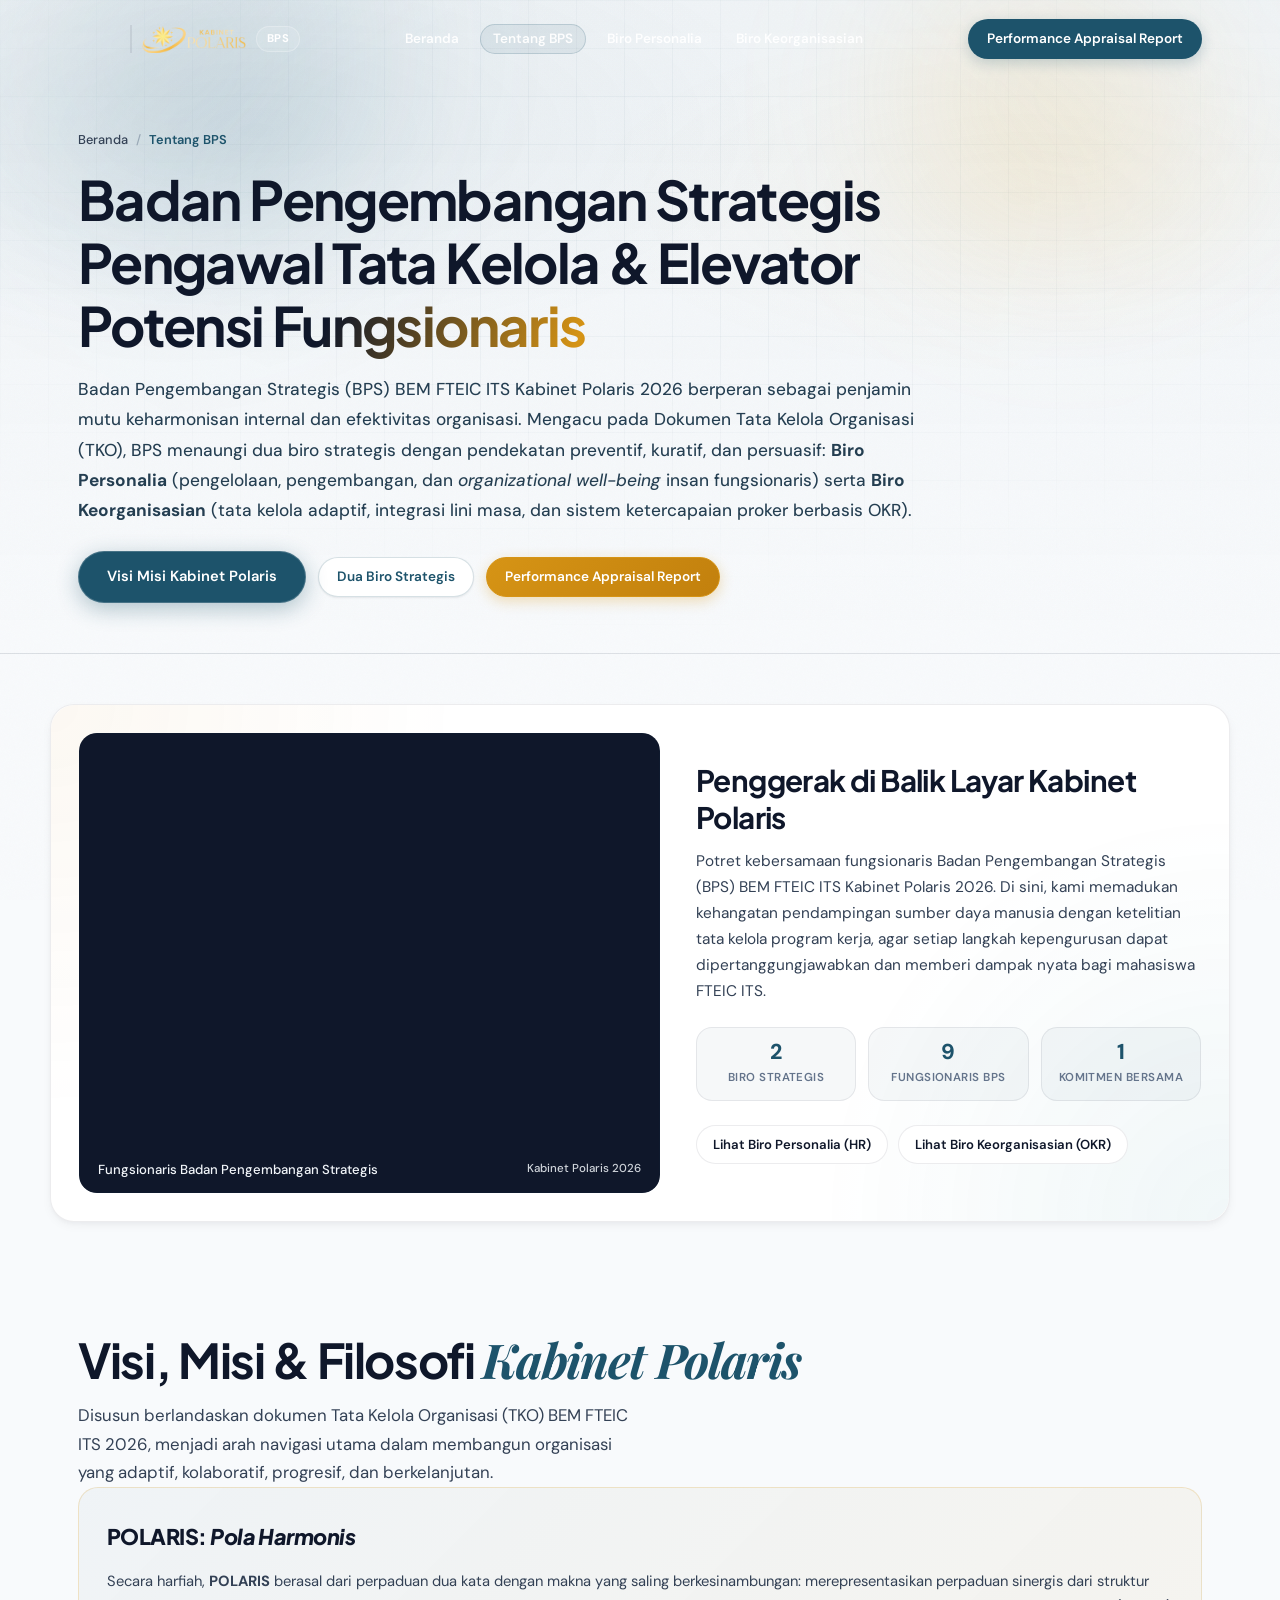
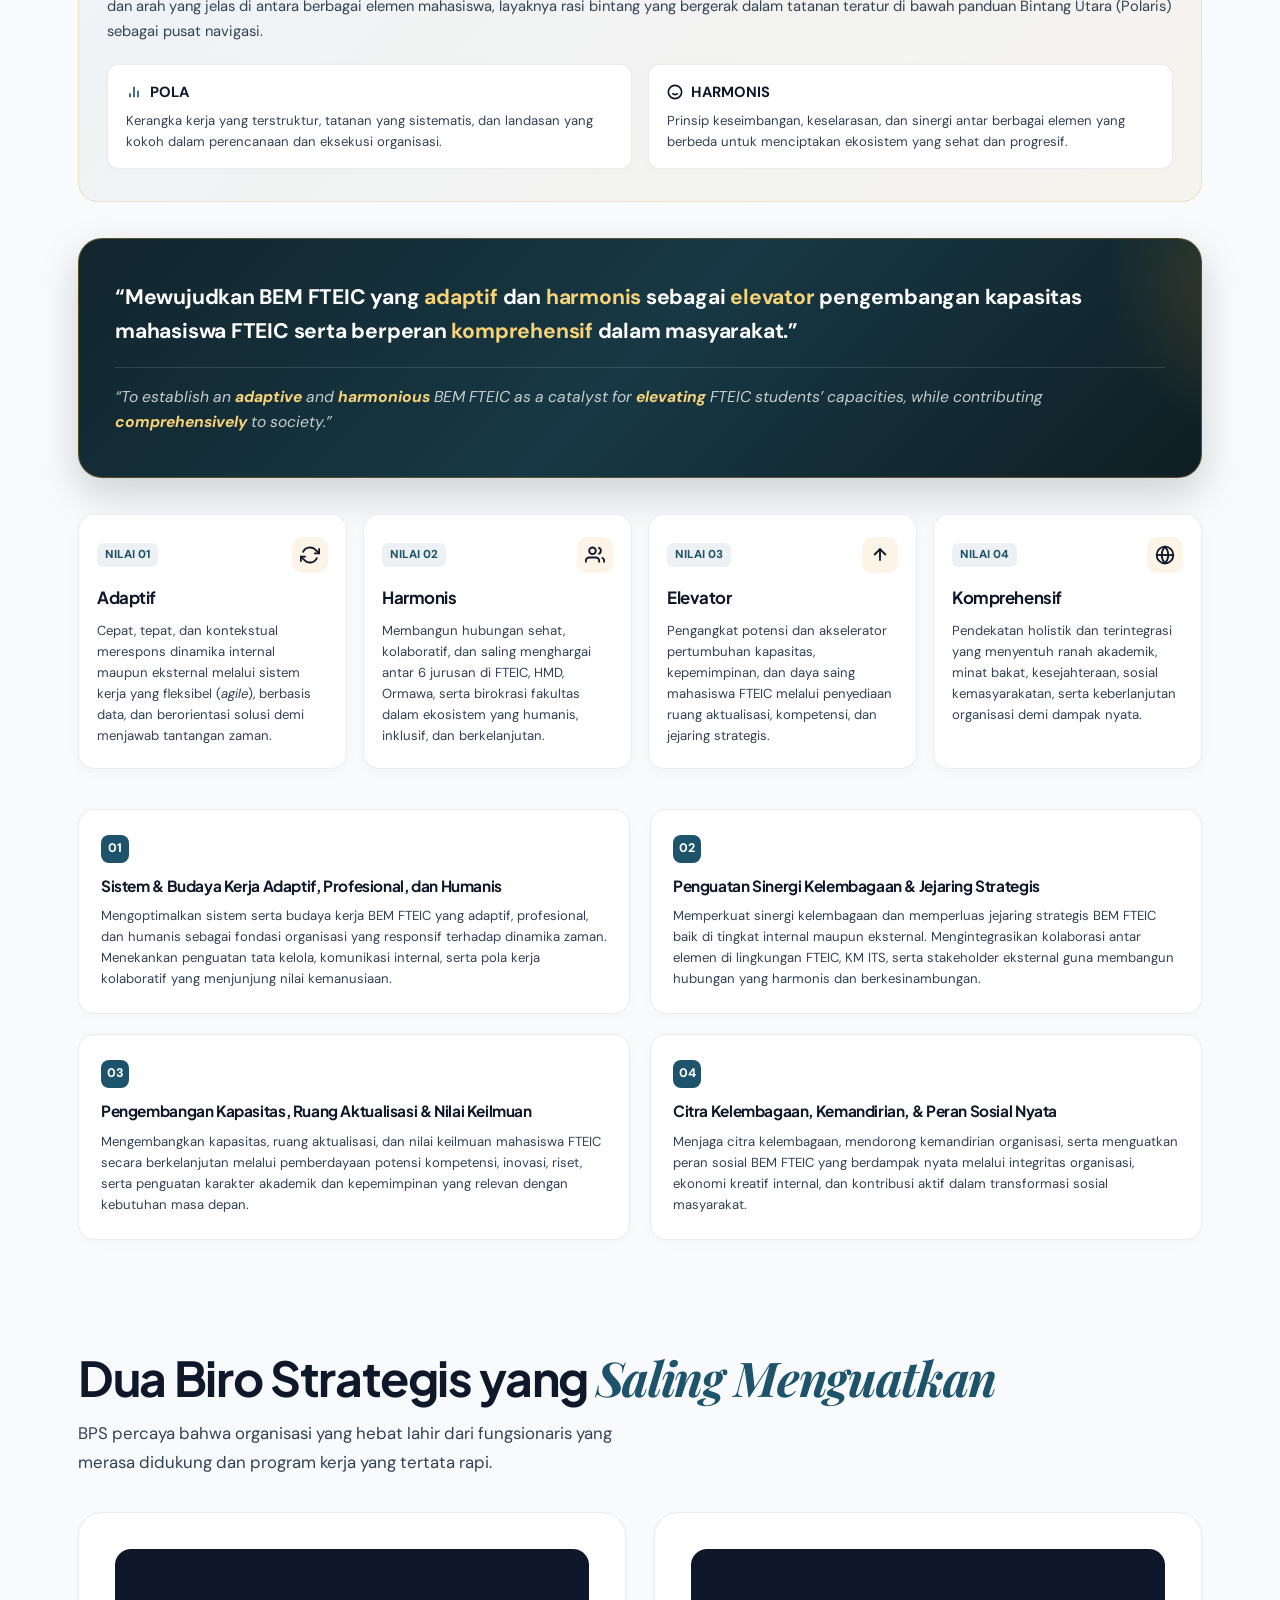
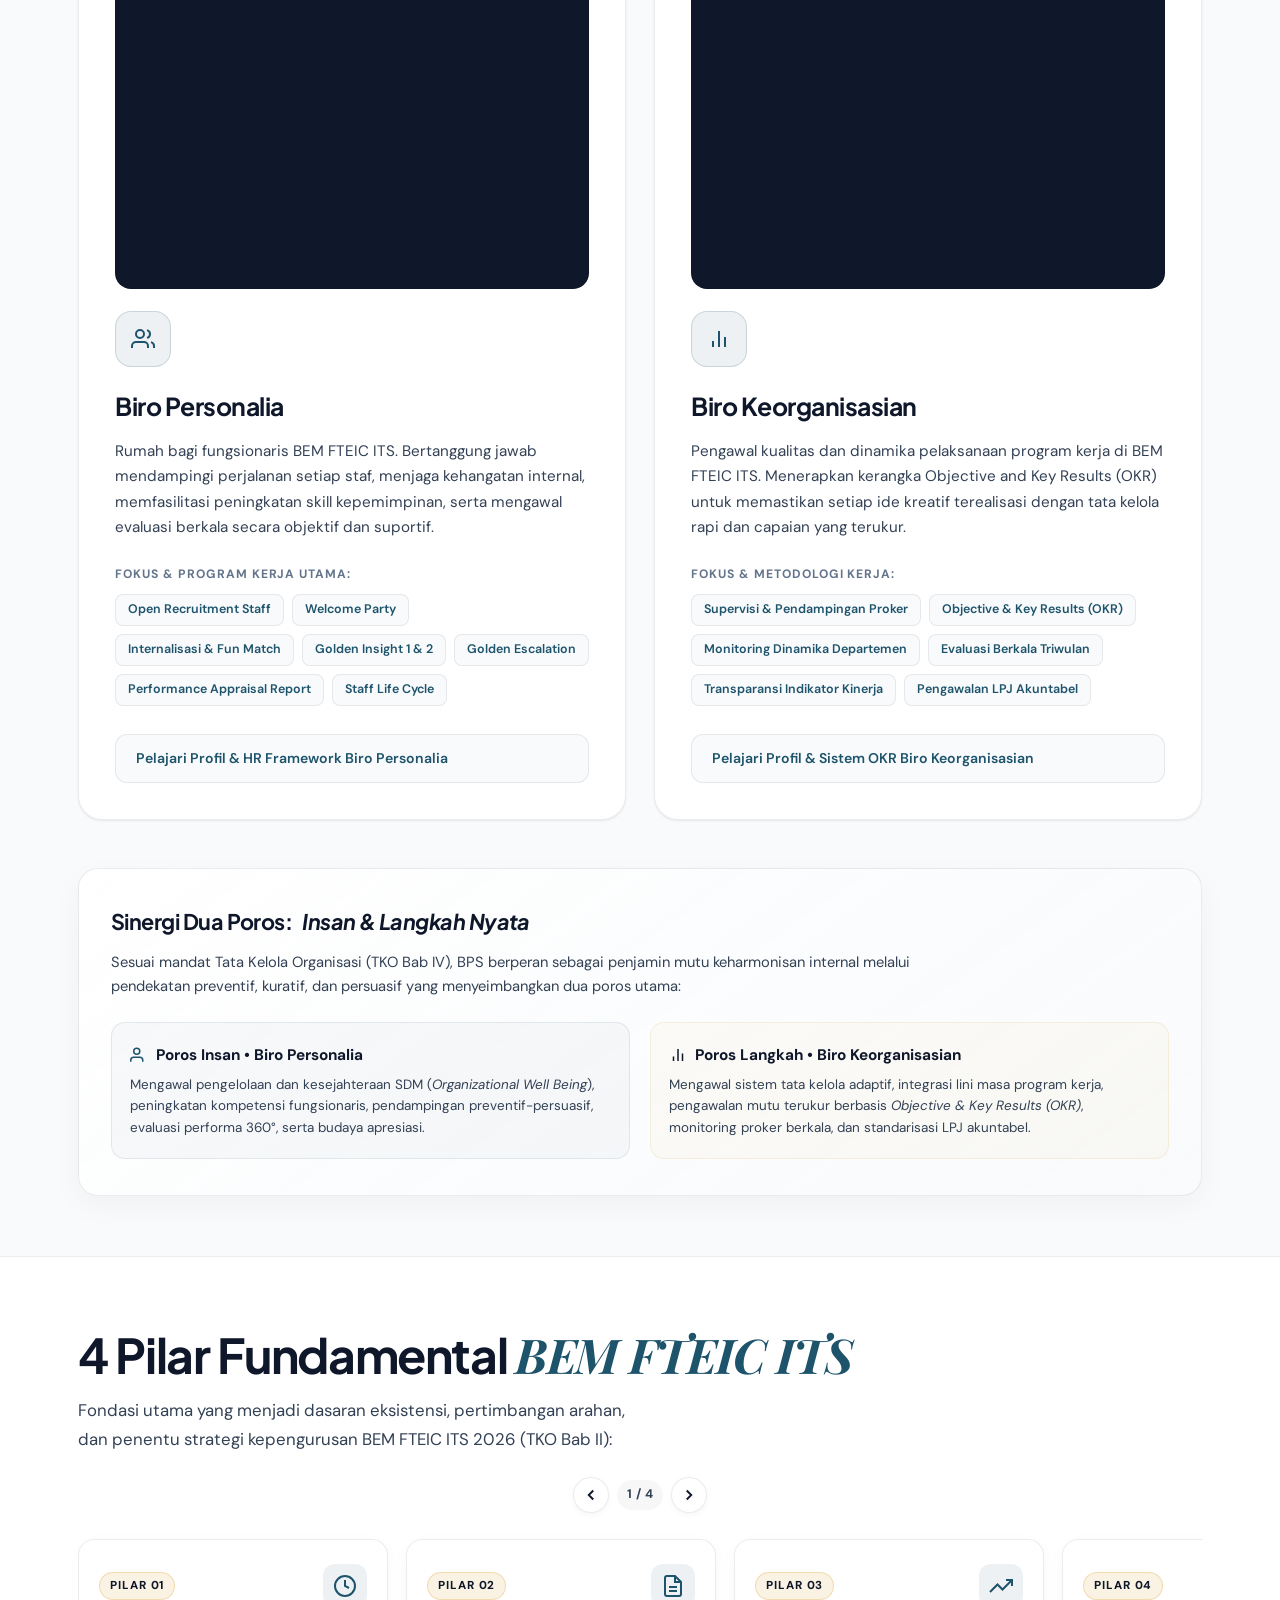
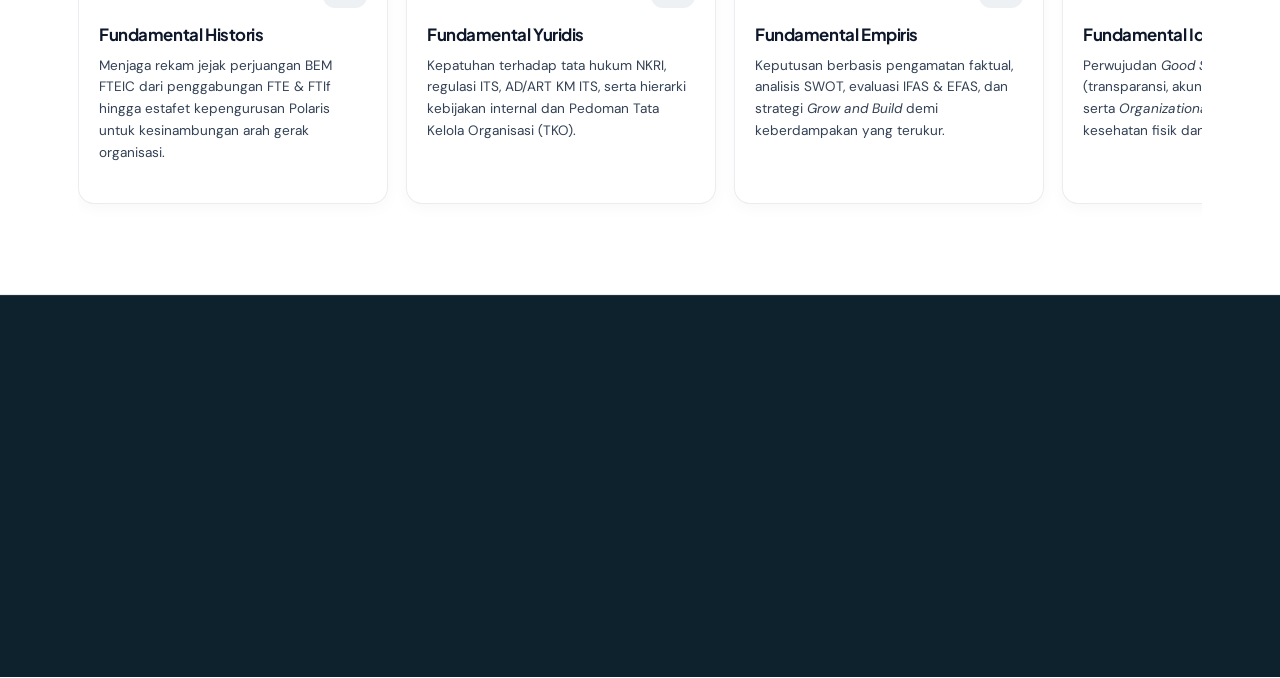
==== commit 955a045c: "update 11" ====
--- a/about-bps.html
+++ b/about-bps.html
@@ -100,23 +100,12 @@
 
         <div class="subpage-actions">
           <a href="#visi-misi" class="magic-shimmer-btn">
-            <svg width="16" height="16" viewBox="0 0 24 24" fill="none" stroke="currentColor" stroke-width="2.2">
-              <polygon points="12 2 15.09 8.26 22 9.27 17 14.14 18.18 21.02 12 17.77 5.82 21.02 7 14.14 2 9.27 8.91 8.26 12 2"></polygon>
-            </svg>
             <span>Visi Misi Kabinet Polaris</span>
           </a>
           <a href="#dua-biro" class="btn-outline">
-            <svg width="16" height="16" viewBox="0 0 24 24" fill="none" stroke="currentColor" stroke-width="2.2">
-              <path d="M3 9l9-7 9 7v11a2 2 0 0 1-2 2H5a2 2 0 0 1-2-2z"></path>
-              <polyline points="9 22 9 12 15 12 15 22"></polyline>
-            </svg>
             <span>Dua Biro Strategis</span>
           </a>
           <a href="index.html#staf" class="btn-gold">
-            <svg width="15" height="15" viewBox="0 0 24 24" fill="none" stroke="currentColor" stroke-width="2">
-              <path d="M16 4h2a2 2 0 0 1 2 2v14a2 2 0 0 1-2 2H6a2 2 0 0 1-2-2V6a2 2 0 0 1 2-2h2"></path>
-              <rect x="8" y="2" width="8" height="4" rx="1" ry="1"></rect>
-            </svg>
             <span>Performance Appraisal Report</span>
           </a>
         </div>
@@ -135,10 +124,6 @@
               alt="Potret Komunal Badan Pengembangan Strategis BEM FTEIC ITS Kabinet Polaris 2026"
               class="team-photo-img" loading="lazy" />
             <div class="team-photo-overlay"></div>
-            <div class="team-photo-tag">
-              <span class="magic-pill-dot"><span class="magic-ping"></span><span class="magic-dot"></span></span>
-              Komunal BPS FTEIC 2026
-            </div>
             <div class="team-photo-caption-bar">
               <span>Fungsionaris Badan Pengembangan Strategis</span>
               <span style="opacity: 0.85; font-size: 0.72rem;">Kabinet Polaris 2026</span>
@@ -146,15 +131,6 @@
           </div>
         </div>
         <div class="team-showcase-content">
-          <div class="team-showcase-badge">
-            <svg width="14" height="14" viewBox="0 0 24 24" fill="none" stroke="currentColor" stroke-width="2">
-              <path d="M17 21v-2a4 4 0 0 0-4-4H5a4 4 0 0 0-4 4v2"></path>
-              <circle cx="9" cy="7" r="4"></circle>
-              <path d="M23 21v-2a4 4 0 0 0-3-3.87"></path>
-              <path d="M16 3.13a4 4 0 0 1 0 7.75"></path>
-            </svg>
-            Keluarga BPS FTEIC 2026
-          </div>
           <h2 class="team-showcase-title">Penggerak di Balik Layar Kabinet Polaris</h2>
           <p class="team-showcase-desc">
             Potret kebersamaan fungsionaris Badan Pengembangan Strategis (BPS) BEM FTEIC ITS Kabinet Polaris 2026. Di
@@ -178,17 +154,9 @@
           </div>
           <div class="team-showcase-links">
             <a href="biro-personalia.html" class="team-link-pill">
-              <svg width="14" height="14" viewBox="0 0 24 24" fill="none" stroke="currentColor" stroke-width="2">
-                <path d="M17 21v-2a4 4 0 0 0-4-4H5a4 4 0 0 0-4 4v2"></path>
-                <circle cx="9" cy="7" r="4"></circle>
-              </svg>
               Lihat Biro Personalia (HR)
             </a>
             <a href="biro-keorganisasian.html" class="team-link-pill">
-              <svg width="14" height="14" viewBox="0 0 24 24" fill="none" stroke="currentColor" stroke-width="2">
-                <circle cx="12" cy="12" r="10"></circle>
-                <polyline points="12 6 12 12 16 14"></polyline>
-              </svg>
               Lihat Biro Keorganisasian (OKR)
             </a>
           </div>
@@ -199,19 +167,14 @@
 
   <!-- ── 2.8 KONSEPSI KEPENGURUSAN: VISI, MISI & TATA KELOLA KABINET POLARIS ── -->
   <section class="container polaris-conception-section" id="visi-misi">
-    <div class="section-label reveal">Konsepsi Kepengurusan BEM FTEIC 2026</div>
-    <h2 class="section-title reveal reveal-delay-1">Visi, Misi &amp; Filosofi <em>Kabinet Polaris</em></h2>
-    <p class="section-sub reveal reveal-delay-2">
+    <h2 class="section-title reveal">Visi, Misi &amp; Filosofi <em>Kabinet Polaris</em></h2>
+    <p class="section-sub reveal reveal-delay-1">
       Disusun berlandaskan dokumen Tata Kelola Organisasi (TKO) BEM FTEIC ITS 2026, menjadi arah navigasi utama dalam membangun organisasi yang adaptif, kolaboratif, progresif, dan berkelanjutan.
     </p>
 
     <!-- Polaris Philosophy Box -->
     <div class="polaris-philosophy-box reveal reveal-delay-2">
       <div class="polaris-philosophy-header">
-        <span class="polaris-star-badge">
-          <svg width="14" height="14" viewBox="0 0 24 24" fill="none" stroke="currentColor" stroke-width="2.5"><polygon points="12 2 15.09 8.26 22 9.27 17 14.14 18.18 21.02 12 17.77 5.82 21.02 7 14.14 2 9.27 8.91 8.26 12 2"></polygon></svg>
-          Filosofi Nama Kabinet
-        </span>
         <h3 class="polaris-philosophy-title">POLARIS: <em>Pola Harmonis</em></h3>
       </div>
       <p class="polaris-philosophy-desc">
@@ -241,10 +204,6 @@
 
     <!-- Official Vision Hero Card -->
     <div class="polaris-vision-hero-card reveal reveal-delay-2">
-      <div class="vision-tag-pill">
-        <svg width="14" height="14" viewBox="0 0 24 24" fill="none" stroke="currentColor" stroke-width="2.5"><polygon points="12 2 15.09 8.26 22 9.27 17 14.14 18.18 21.02 12 17.77 5.82 21.02 7 14.14 2 9.27 8.91 8.26 12 2"></polygon></svg>
-        <span>Visi Resmi BEM FTEIC ITS 2026</span>
-      </div>
       <div class="vision-quote-id">
         “Mewujudkan BEM FTEIC yang <strong>adaptif</strong> dan <strong>harmonis</strong> sebagai <strong>elevator</strong> pengembangan kapasitas mahasiswa FTEIC serta berperan <strong>komprehensif</strong> dalam masyarakat.”
       </div>
@@ -313,8 +272,7 @@
     </div>
 
     <!-- 4 Official Missions Grid -->
-    <div class="section-label reveal">Misi Strategis Kepengurusan (TKO Bab III)</div>
-    <div class="polaris-missions-grid reveal reveal-delay-2">
+    <div class="polaris-missions-grid reveal reveal-delay-1">
       <!-- Misi A -->
       <div class="polaris-mission-card">
         <div class="polaris-mission-num">01</div>
@@ -355,8 +313,7 @@
 
   <!-- ── 3. DUA BIRO STRATEGIS SHOWCASE ── -->
   <section class="container" id="dua-biro" style="padding-top: 40px; padding-bottom: 60px;">
-    <div class="section-label reveal">Struktur Penggerak</div>
-    <h2 class="section-title reveal reveal-delay-1">Dua Biro Strategis yang <em>Saling Menguatkan</em></h2>
+    <h2 class="section-title reveal">Dua Biro Strategis yang <em>Saling Menguatkan</em></h2>
     <p class="section-sub reveal reveal-delay-2">
       BPS percaya bahwa organisasi yang hebat lahir dari fungsionaris yang merasa didukung dan program kerja yang
       tertata rapi.
@@ -369,13 +326,6 @@
         <div class="bureau-card-img-wrap img-personalia">
           <img src="assets/foto-biro-personalia.jpg" alt="Tim Biro Personalia BEM FTEIC ITS 2026" loading="lazy" />
           <div class="bureau-card-img-overlay"></div>
-          <div class="bureau-card-img-tag">
-            <svg width="12" height="12" viewBox="0 0 24 24" fill="none" stroke="currentColor" stroke-width="2">
-              <path d="M17 21v-2a4 4 0 0 0-4-4H5a4 4 0 0 0-4 4v2"></path>
-              <circle cx="9" cy="7" r="4"></circle>
-            </svg>
-            Tim Biro Personalia
-          </div>
         </div>
 
         <div class="bureau-card-header">
@@ -387,7 +337,6 @@
               <path d="M16 3.13a4 4 0 0 1 0 7.75"></path>
             </svg>
           </div>
-          <span class="bureau-tag">Human Resources &amp; Development</span>
         </div>
 
         <h3 class="bureau-title">Biro Personalia</h3>
@@ -420,13 +369,6 @@
           <img src="assets/foto-biro-keorganisasian.jpg" alt="Tim Biro Keorganisasian BEM FTEIC ITS 2026"
             loading="lazy" />
           <div class="bureau-card-img-overlay"></div>
-          <div class="bureau-card-img-tag">
-            <svg width="12" height="12" viewBox="0 0 24 24" fill="none" stroke="currentColor" stroke-width="2">
-              <circle cx="12" cy="12" r="10"></circle>
-              <polyline points="12 6 12 12 16 14"></polyline>
-            </svg>
-            Tim Biro Keorganisasian
-          </div>
         </div>
 
         <div class="bureau-card-header">
@@ -437,7 +379,6 @@
               <line x1="6" y1="20" x2="6" y2="14"></line>
             </svg>
           </div>
-          <span class="bureau-tag">Organizational Dynamics &amp; OKR</span>
         </div>
 
         <h3 class="bureau-title">Biro Keorganisasian</h3>
@@ -500,8 +441,7 @@
   <section
     style="background: var(--surface); padding: 70px 0; border-top: 1px solid var(--border); border-bottom: 1px solid var(--border);">
     <div class="container">
-      <div class="section-label reveal">Landasan Konstitusional Organisasi</div>
-      <h2 class="section-title reveal reveal-delay-1">4 Pilar Fundamental <em>BEM FTEIC ITS</em></h2>
+      <h2 class="section-title reveal">4 Pilar Fundamental <em>BEM FTEIC ITS</em></h2>
       <p class="section-sub reveal reveal-delay-2">
         Fondasi utama yang menjadi dasaran eksistensi, pertimbangan arahan, dan penentu strategi kepengurusan BEM FTEIC ITS 2026 (TKO Bab II):
       </p>
--- a/style.css
+++ b/style.css
@@ -180,28 +180,7 @@
 }
 
 .section-label {
-  display: inline-flex;
-  align-items: center;
-  gap: 8px;
-  font-size: 11px;
-  font-weight: 700;
-  letter-spacing: 0.12em;
-  text-transform: uppercase;
-  color: var(--accent);
-  background: var(--accent-ghost);
-  border: 1px solid var(--accent-border);
-  padding: 6px 14px;
-  border-radius: 100px;
-  margin-bottom: 18px;
-  box-shadow: 0 1px 2px rgba(29, 83, 107, 0.05);
-}
-
-.section-label::before {
-  content: '';
-  width: 6px;
-  height: 6px;
-  background: var(--accent);
-  border-radius: 50%;
+  display: none !important;
 }
 
 .section-title {
@@ -578,32 +557,164 @@
   overflow: hidden;
 }
 
-.hero::before {
-  content: '';
+/* ── HERO DENGAN BACKGROUND FOTO BERSAMA INTERNALISASI ── */
+.hero-internalisasi-bg {
+  min-height: 94vh;
+  display: flex;
+  align-items: center;
+  justify-content: center;
+  padding: 140px 0 90px;
+  position: relative;
+  overflow: hidden;
+  background-color: #0b1320;
+}
+
+.hero-internalisasi-bg::before,
+.hero-internalisasi-bg::after {
+  display: none !important;
+}
+
+.hero-bg-photo-wrapper {
   position: absolute;
-  top: -10%;
-  right: -5%;
-  width: 55vw;
-  height: 55vw;
-  max-width: 700px;
-  max-height: 700px;
-  background: radial-gradient(ellipse at center, rgba(29, 83, 107, 0.12) 0%, rgba(214, 148, 21, 0.05) 50%, transparent 75%);
-  border-radius: 50%;
+  inset: 0;
+  width: 100%;
+  height: 100%;
+  z-index: 1;
   pointer-events: none;
-}
-
-.hero::after {
-  content: '';
+  overflow: hidden;
+}
+
+.hero-bg-photo {
+  width: 100%;
+  height: 100%;
+  object-fit: cover;
+  object-position: center 60%;
+  transform-origin: center center;
+  transition: opacity 0.1s ease-out, transform 0.1s ease-out;
+  will-change: opacity, transform;
+}
+
+.hero-bg-photo-overlay {
   position: absolute;
-  bottom: -15%;
-  left: -8%;
-  width: 40vw;
-  height: 40vw;
-  max-width: 500px;
-  max-height: 500px;
-  background: radial-gradient(ellipse at center, rgba(214, 148, 21, 0.08) 0%, transparent 70%);
-  border-radius: 50%;
+  inset: 0;
+  background: linear-gradient(
+    180deg,
+    rgba(11, 19, 32, 0.78) 0%,
+    rgba(11, 19, 32, 0.48) 35%,
+    rgba(11, 19, 32, 0.68) 75%,
+    var(--bg, #FAF8F5) 100%
+  );
   pointer-events: none;
+  transition: opacity 0.1s ease-out;
+}
+
+.hero-inner-editorial {
+  position: relative;
+  max-width: 880px;
+  margin: 0 auto;
+  text-align: center;
+  display: flex;
+  flex-direction: column;
+  align-items: center;
+  z-index: 2;
+}
+
+.hero-internalisasi-bg .magic-pill-badge {
+  margin-bottom: 22px;
+  background: rgba(15, 23, 42, 0.68);
+  backdrop-filter: blur(12px);
+  -webkit-backdrop-filter: blur(12px);
+  border: 1px solid rgba(255, 255, 255, 0.22);
+  box-shadow: 0 4px 20px rgba(0, 0, 0, 0.25);
+}
+
+.hero-internalisasi-bg .magic-pill-title {
+  color: #E2E8F0;
+}
+
+.hero-internalisasi-bg .magic-pill-desc {
+  color: #CBD5E1;
+}
+
+.hero-internalisasi-bg .hero-title {
+  color: #FFFFFF;
+  text-shadow: 0 2px 24px rgba(0, 0, 0, 0.65);
+  font-size: clamp(2.3rem, 4.8vw, 3.9rem);
+  line-height: 1.15;
+  margin-bottom: 22px;
+}
+
+.hero-internalisasi-bg .magic-shiny-text {
+  background: linear-gradient(135deg, #FDE047 0%, #EAB308 45%, #38BDF8 100%);
+  -webkit-background-clip: text;
+  -webkit-text-fill-color: transparent;
+  filter: drop-shadow(0 2px 12px rgba(234, 179, 8, 0.35));
+}
+
+.hero-internalisasi-bg .hero-sub {
+  color: rgba(241, 245, 249, 0.94);
+  text-shadow: 0 1px 12px rgba(0, 0, 0, 0.7);
+  max-width: 740px;
+  margin-left: auto;
+  margin-right: auto;
+  margin-bottom: 34px;
+  font-size: 1.05rem;
+  line-height: 1.75;
+}
+
+.hero-internalisasi-bg .hero-actions {
+  justify-content: center;
+  gap: 16px;
+}
+
+.btn-hero-secondary {
+  display: inline-flex;
+  align-items: center;
+  justify-content: center;
+  padding: 13px 28px;
+  border-radius: 100px;
+  background: rgba(255, 255, 255, 0.12);
+  backdrop-filter: blur(12px);
+  -webkit-backdrop-filter: blur(12px);
+  border: 1.5px solid rgba(255, 255, 255, 0.35);
+  color: #FFFFFF !important;
+  font-weight: 600;
+  font-size: 0.92rem;
+  text-decoration: none;
+  transition: all 0.3s var(--silk);
+}
+
+.btn-hero-secondary:hover {
+  background: rgba(255, 255, 255, 0.24);
+  border-color: rgba(255, 255, 255, 0.7);
+  transform: translateY(-2px);
+  box-shadow: 0 6px 20px rgba(0, 0, 0, 0.25);
+}
+
+/* Navbar contrast when sitting above internalisasi hero */
+.nav:not(.scrolled) .nav-links a {
+  color: rgba(255, 255, 255, 0.92);
+}
+
+.nav:not(.scrolled) .nav-links a:hover {
+  color: #FFFFFF;
+  background: rgba(255, 255, 255, 0.18);
+}
+
+.nav:not(.scrolled) .status-chip {
+  background: rgba(15, 23, 42, 0.58);
+  border-color: rgba(255, 255, 255, 0.22);
+  color: #FFFFFF;
+}
+
+.nav:not(.scrolled) .logo-badge {
+  background: rgba(255, 255, 255, 0.12);
+  border-color: rgba(255, 255, 255, 0.25);
+  color: #FFFFFF;
+}
+
+.nav:not(.scrolled) .nav-hamburger span {
+  background: #FFFFFF;
 }
 
 .hero-polaris-star {
@@ -1721,18 +1832,7 @@
 }
 
 .cta-label {
-  display: inline-flex;
-  align-items: center;
-  gap: 8px;
-  font-size: 11px;
-  font-weight: 700;
-  letter-spacing: 0.14em;
-  text-transform: uppercase;
-  color: var(--gold-light);
-  border: 1px solid rgba(247, 192, 66, 0.3);
-  padding: 6px 14px;
-  border-radius: 100px;
-  margin-bottom: 18px;
+  display: none !important;
 }
 
 .cta-title {
@@ -2630,6 +2730,23 @@
   margin-top: 4px;
 }
 
+.pm-status-badge-chip {
+  display: inline-flex;
+  align-items: center;
+  justify-content: center;
+  gap: 6px;
+  font-weight: 800;
+  letter-spacing: -0.01em;
+}
+
+.pm-status-dot {
+  width: 8px;
+  height: 8px;
+  border-radius: 50%;
+  display: inline-block;
+  box-shadow: 0 0 6px currentColor;
+}
+
 /* GDPS Pillars Breakdown */
 .pm-section-block {
   margin-bottom: 20px;
@@ -2958,6 +3075,130 @@
   line-height: 1.55;
   color: var(--text-2);
   white-space: pre-line;
+}
+
+/* ── Evaluasi Stop, Start, Continue & Komentar Penilai ── */
+.pm-ssc-container {
+  margin-top: 4px;
+  margin-bottom: 8px;
+}
+
+.pm-ssc-title {
+  font-size: 0.68rem;
+  font-weight: 700;
+  text-transform: uppercase;
+  letter-spacing: 0.04em;
+  color: #64748B;
+  margin-bottom: 6px;
+}
+
+.pm-ssc-grid {
+  display: flex;
+  flex-direction: column;
+  gap: 6px;
+}
+
+.pm-ssc-item {
+  padding: 8px 11px;
+  border-radius: 7px;
+  font-size: 0.75rem;
+  line-height: 1.5;
+  transition: all 0.2s ease;
+}
+
+.pm-ssc-item.pm-ssc-stop {
+  background: rgba(244, 63, 94, 0.05);
+  border: 1px solid rgba(244, 63, 94, 0.22);
+}
+
+.pm-ssc-item.pm-ssc-start {
+  background: rgba(14, 165, 233, 0.05);
+  border: 1px solid rgba(14, 165, 233, 0.22);
+}
+
+.pm-ssc-item.pm-ssc-continue {
+  background: rgba(42, 157, 143, 0.05);
+  border: 1px solid rgba(42, 157, 143, 0.22);
+}
+
+.pm-ssc-tag {
+  display: inline-flex;
+  align-items: center;
+  gap: 5px;
+  font-size: 0.66rem;
+  font-weight: 700;
+  letter-spacing: 0.03em;
+  margin-bottom: 3px;
+}
+
+.pm-ssc-stop .pm-ssc-tag {
+  color: #E11D48;
+}
+
+.pm-ssc-start .pm-ssc-tag {
+  color: #0284C7;
+}
+
+.pm-ssc-continue .pm-ssc-tag {
+  color: #0D9488;
+}
+
+.pm-ssc-dot {
+  width: 6px;
+  height: 6px;
+  border-radius: 50%;
+  display: inline-block;
+}
+
+.pm-ssc-dot.dot-stop {
+  background: #F43F5E;
+  box-shadow: 0 0 5px rgba(244, 63, 94, 0.5);
+}
+
+.pm-ssc-dot.dot-start {
+  background: #0EA5E9;
+  box-shadow: 0 0 5px rgba(14, 165, 233, 0.5);
+}
+
+.pm-ssc-dot.dot-continue {
+  background: #10B981;
+  box-shadow: 0 0 5px rgba(16, 185, 129, 0.5);
+}
+
+.pm-ssc-desc {
+  color: var(--text-2, #334155);
+  white-space: pre-line;
+  word-break: break-word;
+}
+
+.pm-pesan-box {
+  margin-top: 8px;
+  background: rgba(99, 102, 241, 0.05);
+  border: 1px solid rgba(99, 102, 241, 0.2);
+  border-left: 3.5px solid #6366F1;
+  border-radius: 7px;
+  padding: 8px 12px;
+}
+
+.pm-pesan-header {
+  display: flex;
+  align-items: center;
+  gap: 5px;
+  font-size: 0.67rem;
+  font-weight: 700;
+  text-transform: uppercase;
+  letter-spacing: 0.03em;
+  color: #4F46E5;
+  margin-bottom: 4px;
+}
+
+.pm-pesan-content {
+  font-size: 0.77rem;
+  line-height: 1.5;
+  color: #1E293B;
+  font-style: italic;
+  white-space: pre-line;
+  word-break: break-word;
 }
 
 .pm-peer-empty-state {
@@ -4254,24 +4495,7 @@
 }
 
 .team-photo-tag {
-  position: absolute;
-  top: 14px;
-  left: 14px;
-  background: rgba(15, 23, 42, 0.78);
-  backdrop-filter: blur(10px);
-  -webkit-backdrop-filter: blur(10px);
-  border: 1px solid rgba(255, 255, 255, 0.2);
-  color: #FFFFFF;
-  padding: 6px 14px;
-  border-radius: 100px;
-  font-size: 0.75rem;
-  font-weight: 700;
-  letter-spacing: 0.04em;
-  display: inline-flex;
-  align-items: center;
-  gap: 8px;
-  z-index: 2;
-  box-shadow: 0 4px 12px rgba(0, 0, 0, 0.25);
+  display: none !important;
 }
 
 .team-photo-caption-bar {
@@ -4297,19 +4521,7 @@
 }
 
 .team-showcase-badge {
-  display: inline-flex;
-  align-items: center;
-  gap: 8px;
-  font-size: 0.72rem;
-  font-weight: 700;
-  letter-spacing: 0.08em;
-  text-transform: uppercase;
-  color: var(--accent);
-  background: var(--accent-ghost);
-  border: 1px solid var(--accent-border);
-  padding: 5px 12px;
-  border-radius: 100px;
-  margin-bottom: 12px;
+  display: none !important;
 }
 
 .team-showcase-title {
@@ -4786,13 +4998,12 @@
   }
 }
 
-/* ── 3. SHIMMER BUTTON (MAGIC UI) ── */
+/* ── 3. ELEGANT BUTTON (NO SPINNING GRADIENT) ── */
 .magic-shimmer-btn {
   position: relative;
   display: inline-flex;
   align-items: center;
   justify-content: center;
-  gap: 10px;
   padding: 13px 28px;
   border-radius: 100px;
   font-size: 0.92rem;
@@ -4811,52 +5022,28 @@
 .magic-shimmer-btn::before {
   content: '';
   position: absolute;
-  top: 50%;
-  left: 50%;
-  width: 350%;
-  height: 350%;
-  aspect-ratio: 1 / 1;
-  transform: translate(-50%, -50%) rotate(0deg);
-  background: conic-gradient(from 0deg, transparent 0deg, rgba(247, 192, 66, 0.6) 55deg, transparent 110deg);
-  animation: magic-spin 4s linear infinite;
-  z-index: -1;
-}
-
-.magic-shimmer-btn::after {
-  content: '';
-  position: absolute;
-  inset: 1.5px;
-  background: var(--accent);
-  border-radius: 98px;
-  z-index: -1;
-  transition: background 0.3s var(--silk);
+  top: 0;
+  left: -100%;
+  width: 100%;
+  height: 100%;
+  background: linear-gradient(90deg, transparent, rgba(255, 255, 255, 0.22), transparent);
+  transition: left 0.6s ease;
+  z-index: 1;
 }
 
 .magic-shimmer-btn:hover {
   transform: translateY(-2px);
+  background: var(--accent-mid);
   box-shadow: 0 8px 30px rgba(29, 83, 107, 0.44);
 }
 
-.magic-shimmer-btn:hover::after {
-  background: var(--accent-mid);
-}
-
-.magic-shimmer-btn svg {
-  transition: transform 0.3s var(--silk);
-}
-
-.magic-shimmer-btn:hover svg {
-  transform: translateX(3px);
-}
-
-@keyframes magic-spin {
-  0% {
-    transform: translate(-50%, -50%) rotate(0deg);
-  }
-
-  100% {
-    transform: translate(-50%, -50%) rotate(360deg);
-  }
+.magic-shimmer-btn:hover::before {
+  left: 100%;
+}
+
+.magic-shimmer-btn span {
+  position: relative;
+  z-index: 2;
 }
 
 /* ── 4. SHINY TEXT EFFECT ── */
@@ -5334,10 +5521,10 @@
   font-size: 0.78rem;
 }
 
-/* ── 9. MAGIC UI BORDER BEAM & MICRO-INTERACTIONS ── */
+/* ── 9. AMBIENT AURA BREATHE (REPLACED SPINNING GRADIENT) ── */
 .magic-border-beam {
   position: absolute;
-  inset: -1.5px;
+  inset: 0;
   border-radius: inherit;
   overflow: hidden;
   pointer-events: none;
@@ -5347,28 +5534,25 @@
 .magic-border-beam::after {
   content: '';
   position: absolute;
-  top: 50%;
-  left: 50%;
-  width: 350%;
-  height: 350%;
-  aspect-ratio: 1 / 1;
-  transform: translate(-50%, -50%) rotate(0deg);
-  background: conic-gradient(from 0deg,
-      transparent 0deg,
-      transparent 135deg,
-      rgba(201, 138, 44, 0.85) 170deg,
-      rgba(46, 139, 154, 0.95) 195deg,
-      transparent 230deg);
-  animation: magicBorderSpin 8s linear infinite;
-}
-
-@keyframes magicBorderSpin {
+  inset: 0;
+  background: radial-gradient(700px circle at 0% 0%, rgba(201, 138, 44, 0.09), transparent 60%),
+              radial-gradient(700px circle at 100% 100%, rgba(46, 139, 154, 0.11), transparent 60%);
+  opacity: 0.65;
+  animation: ambientAuraBreathe 7s ease-in-out infinite alternate;
+}
+
+@keyframes ambientAuraBreathe {
   0% {
-    transform: translate(-50%, -50%) rotate(0deg);
-  }
-
+    opacity: 0.35;
+    transform: scale(0.99);
+  }
+  50% {
+    opacity: 0.85;
+    transform: scale(1.01);
+  }
   100% {
-    transform: translate(-50%, -50%) rotate(360deg);
+    opacity: 0.35;
+    transform: scale(0.99);
   }
 }
 
@@ -8257,3 +8441,347 @@
   }
 }
 
+/* ── PERFORMANCE APPRAISAL (PA) PERIOD SCHEDULE BANNER ── */
+.pa-schedule-banner {
+  background: linear-gradient(135deg, #FFFFFF 0%, #F6FAFC 100%);
+  border: 1px solid rgba(29, 83, 107, 0.18);
+  border-radius: var(--radius);
+  padding: 28px 32px;
+  margin-bottom: 36px;
+  box-shadow: 0 12px 32px -4px rgba(29, 83, 107, 0.07), 0 2px 8px rgba(15, 23, 42, 0.04);
+  position: relative;
+  overflow: hidden;
+}
+
+.pa-schedule-glow {
+  position: absolute;
+  top: -50px;
+  right: -50px;
+  width: 260px;
+  height: 260px;
+  background: radial-gradient(circle, rgba(16, 185, 129, 0.15) 0%, rgba(29, 83, 107, 0.05) 50%, transparent 70%);
+  pointer-events: none;
+}
+
+.pa-schedule-top {
+  margin-bottom: 22px;
+}
+
+.pa-schedule-badge-group {
+  display: flex;
+  align-items: center;
+  gap: 10px;
+  margin-bottom: 12px;
+  flex-wrap: wrap;
+}
+
+.pa-live-pulse-badge {
+  display: inline-flex;
+  align-items: center;
+  gap: 7px;
+  background: rgba(16, 185, 129, 0.12);
+  color: #065F46;
+  border: 1px solid rgba(16, 185, 129, 0.35);
+  font-size: 0.72rem;
+  font-weight: 700;
+  letter-spacing: 0.06em;
+  text-transform: uppercase;
+  padding: 4px 12px;
+  border-radius: 100px;
+}
+
+.pa-pulse-dot {
+  width: 8px;
+  height: 8px;
+  border-radius: 50%;
+  background: #10B981;
+  position: relative;
+}
+
+.pa-pulse-dot::after {
+  content: '';
+  position: absolute;
+  inset: -3px;
+  border-radius: 50%;
+  background: rgba(16, 185, 129, 0.5);
+  animation: paPulseAnim 1.8s infinite;
+}
+
+@keyframes paPulseAnim {
+  0% { transform: scale(1); opacity: 0.8; }
+  100% { transform: scale(2.2); opacity: 0; }
+}
+
+.pa-period-tag {
+  font-size: 0.75rem;
+  font-weight: 600;
+  color: var(--text-3);
+  background: var(--bg);
+  padding: 4px 10px;
+  border-radius: 100px;
+  border: 1px solid var(--border);
+}
+
+.pa-schedule-title {
+  font-family: var(--font-display);
+  font-size: 1.35rem;
+  font-weight: 700;
+  color: var(--text-1);
+  margin-bottom: 6px;
+  line-height: 1.3;
+}
+
+.pa-schedule-title em {
+  font-style: normal;
+  color: var(--accent);
+  text-decoration: underline;
+  text-decoration-color: rgba(29, 83, 107, 0.3);
+  text-underline-offset: 4px;
+}
+
+.pa-schedule-desc {
+  font-size: 0.9rem;
+  color: var(--text-2);
+  line-height: 1.55;
+  max-width: 860px;
+}
+
+.pa-schedule-grid {
+  display: grid;
+  grid-template-columns: repeat(auto-fit, minmax(300px, 1fr));
+  gap: 18px;
+  margin-bottom: 20px;
+}
+
+.pa-card {
+  border-radius: 14px;
+  padding: 20px;
+  transition: all 0.3s var(--silk);
+  position: relative;
+}
+
+.pa-card-active {
+  background: #FFFFFF;
+  border: 2px solid #10B981;
+  box-shadow: 0 6px 20px -3px rgba(16, 185, 129, 0.15), 0 2px 6px rgba(15, 23, 42, 0.04);
+}
+
+.pa-card-active:hover {
+  transform: translateY(-2px);
+  box-shadow: 0 10px 28px -4px rgba(16, 185, 129, 0.22);
+}
+
+.pa-card-upcoming {
+  background: #FFFFFF;
+  border: 1px solid var(--border);
+  box-shadow: var(--shadow-sm);
+}
+
+.pa-card-upcoming:hover {
+  transform: translateY(-2px);
+  border-color: rgba(29, 83, 107, 0.3);
+  box-shadow: var(--shadow-md);
+}
+
+.pa-card-status-row {
+  display: flex;
+  align-items: center;
+  justify-content: space-between;
+  margin-bottom: 12px;
+}
+
+.pa-chip {
+  display: inline-flex;
+  align-items: center;
+  gap: 6px;
+  font-size: 0.72rem;
+  font-weight: 700;
+  padding: 3px 10px;
+  border-radius: 100px;
+  letter-spacing: 0.02em;
+}
+
+.pa-chip-active {
+  background: #ECFDF5;
+  color: #065F46;
+  border: 1px solid #A7F3D0;
+}
+
+.pa-chip-upcoming {
+  background: #F1F5F9;
+  color: #475569;
+  border: 1px solid #CBD5E1;
+}
+
+.pa-chip-dot {
+  width: 6px;
+  height: 6px;
+  border-radius: 50%;
+  background: currentColor;
+}
+
+.pa-deadline-countdown {
+  font-size: 0.75rem;
+  font-weight: 600;
+  color: var(--text-3);
+}
+
+.pa-card-period-name {
+  font-family: var(--font-display);
+  font-size: 1.18rem;
+  font-weight: 800;
+  color: var(--text-1);
+  letter-spacing: 0.02em;
+  margin-bottom: 6px;
+}
+
+.pa-card-dates {
+  display: flex;
+  align-items: center;
+  gap: 8px;
+  font-size: 0.95rem;
+  color: var(--accent);
+  margin-bottom: 14px;
+}
+
+.pa-card-deadline-alert {
+  border-radius: 10px;
+  padding: 10px 14px;
+  margin-bottom: 12px;
+}
+
+.pa-card-active .pa-card-deadline-alert {
+  background: #FEF2F2;
+  border: 1px solid #FECACA;
+}
+
+.pa-card-upcoming .pa-card-deadline-alert {
+  background: #F8FAFC;
+  border: 1px solid #E2E8F0;
+}
+
+.pa-deadline-label {
+  font-size: 0.68rem;
+  font-weight: 700;
+  letter-spacing: 0.06em;
+  text-transform: uppercase;
+}
+
+.pa-card-active .pa-deadline-label {
+  color: #DC2626;
+}
+
+.pa-card-upcoming .pa-deadline-label {
+  color: #64748B;
+}
+
+.pa-deadline-val {
+  font-family: var(--font-mono, monospace);
+  font-size: 0.84rem;
+  font-weight: 700;
+  margin-top: 2px;
+}
+
+.pa-card-active .pa-deadline-val {
+  color: #B91C1C;
+}
+
+.pa-card-upcoming .pa-deadline-val {
+  color: #334155;
+}
+
+.pa-card-info {
+  font-size: 0.82rem;
+  color: var(--text-2);
+  line-height: 1.5;
+  margin: 0;
+}
+
+.pa-schedule-footer {
+  background: rgba(29, 83, 107, 0.04);
+  border: 1px dashed rgba(29, 83, 107, 0.22);
+  border-radius: 10px;
+  padding: 12px 16px;
+}
+
+.pa-footer-tip {
+  display: flex;
+  align-items: flex-start;
+  gap: 10px;
+  font-size: 0.82rem;
+  color: var(--text-2);
+  line-height: 1.5;
+}
+
+.pa-footer-tip svg {
+  flex-shrink: 0;
+  margin-top: 2px;
+  color: var(--accent);
+}
+
+/* Modal Compact Notice */
+.modal-pa-period-notice {
+  background: linear-gradient(135deg, rgba(236, 253, 245, 0.85) 0%, rgba(240, 253, 250, 0.85) 100%);
+  border: 1px solid #A7F3D0;
+  border-radius: 12px;
+  padding: 12px 14px;
+  margin: 10px 0 14px;
+  text-align: left;
+}
+
+.modal-pa-period-notice .notice-header {
+  display: flex;
+  align-items: center;
+  gap: 7px;
+  font-size: 0.78rem;
+  font-weight: 700;
+  color: #065F46;
+  margin-bottom: 4px;
+}
+
+.modal-pa-period-notice .notice-live-dot {
+  width: 7px;
+  height: 7px;
+  border-radius: 50%;
+  background: #10B981;
+  display: inline-block;
+  box-shadow: 0 0 0 3px rgba(16, 185, 129, 0.25);
+}
+
+.modal-pa-period-notice .notice-body {
+  font-size: 0.78rem;
+  color: #1F2937;
+  line-height: 1.45;
+}
+
+.modal-pa-period-notice .notice-next {
+  font-size: 0.72rem;
+  color: #4B5563;
+  margin-top: 5px;
+  border-top: 1px dashed rgba(16, 185, 129, 0.3);
+  padding-top: 5px;
+}
+
+@media (max-width: 640px) {
+  .pa-schedule-banner {
+    padding: 20px 18px;
+    margin-bottom: 24px;
+  }
+  .pa-schedule-title {
+    font-size: 1.15rem;
+  }
+  .pa-schedule-grid {
+    grid-template-columns: 1fr;
+  }
+  .pa-card {
+    padding: 16px 14px;
+  }
+  .pa-card-dates {
+    font-size: 0.88rem;
+  }
+  .pa-deadline-val {
+    font-size: 0.76rem;
+  }
+}
+
+
--- a/style.css
+++ b/style.css
@@ -180,28 +180,7 @@
 }
 
 .section-label {
-  display: inline-flex;
-  align-items: center;
-  gap: 8px;
-  font-size: 11px;
-  font-weight: 700;
-  letter-spacing: 0.12em;
-  text-transform: uppercase;
-  color: var(--accent);
-  background: var(--accent-ghost);
-  border: 1px solid var(--accent-border);
-  padding: 6px 14px;
-  border-radius: 100px;
-  margin-bottom: 18px;
-  box-shadow: 0 1px 2px rgba(29, 83, 107, 0.05);
-}
-
-.section-label::before {
-  content: '';
-  width: 6px;
-  height: 6px;
-  background: var(--accent);
-  border-radius: 50%;
+  display: none !important;
 }
 
 .section-title {
@@ -578,32 +557,164 @@
   overflow: hidden;
 }
 
-.hero::before {
-  content: '';
+/* ── HERO DENGAN BACKGROUND FOTO BERSAMA INTERNALISASI ── */
+.hero-internalisasi-bg {
+  min-height: 94vh;
+  display: flex;
+  align-items: center;
+  justify-content: center;
+  padding: 140px 0 90px;
+  position: relative;
+  overflow: hidden;
+  background-color: #0b1320;
+}
+
+.hero-internalisasi-bg::before,
+.hero-internalisasi-bg::after {
+  display: none !important;
+}
+
+.hero-bg-photo-wrapper {
   position: absolute;
-  top: -10%;
-  right: -5%;
-  width: 55vw;
-  height: 55vw;
-  max-width: 700px;
-  max-height: 700px;
-  background: radial-gradient(ellipse at center, rgba(29, 83, 107, 0.12) 0%, rgba(214, 148, 21, 0.05) 50%, transparent 75%);
-  border-radius: 50%;
+  inset: 0;
+  width: 100%;
+  height: 100%;
+  z-index: 1;
   pointer-events: none;
-}
-
-.hero::after {
-  content: '';
+  overflow: hidden;
+}
+
+.hero-bg-photo {
+  width: 100%;
+  height: 100%;
+  object-fit: cover;
+  object-position: center 60%;
+  transform-origin: center center;
+  transition: opacity 0.1s ease-out, transform 0.1s ease-out;
+  will-change: opacity, transform;
+}
+
+.hero-bg-photo-overlay {
   position: absolute;
-  bottom: -15%;
-  left: -8%;
-  width: 40vw;
-  height: 40vw;
-  max-width: 500px;
-  max-height: 500px;
-  background: radial-gradient(ellipse at center, rgba(214, 148, 21, 0.08) 0%, transparent 70%);
-  border-radius: 50%;
+  inset: 0;
+  background: linear-gradient(
+    180deg,
+    rgba(11, 19, 32, 0.78) 0%,
+    rgba(11, 19, 32, 0.48) 35%,
+    rgba(11, 19, 32, 0.68) 75%,
+    var(--bg, #FAF8F5) 100%
+  );
   pointer-events: none;
+  transition: opacity 0.1s ease-out;
+}
+
+.hero-inner-editorial {
+  position: relative;
+  max-width: 880px;
+  margin: 0 auto;
+  text-align: center;
+  display: flex;
+  flex-direction: column;
+  align-items: center;
+  z-index: 2;
+}
+
+.hero-internalisasi-bg .magic-pill-badge {
+  margin-bottom: 22px;
+  background: rgba(15, 23, 42, 0.68);
+  backdrop-filter: blur(12px);
+  -webkit-backdrop-filter: blur(12px);
+  border: 1px solid rgba(255, 255, 255, 0.22);
+  box-shadow: 0 4px 20px rgba(0, 0, 0, 0.25);
+}
+
+.hero-internalisasi-bg .magic-pill-title {
+  color: #E2E8F0;
+}
+
+.hero-internalisasi-bg .magic-pill-desc {
+  color: #CBD5E1;
+}
+
+.hero-internalisasi-bg .hero-title {
+  color: #FFFFFF;
+  text-shadow: 0 2px 24px rgba(0, 0, 0, 0.65);
+  font-size: clamp(2.3rem, 4.8vw, 3.9rem);
+  line-height: 1.15;
+  margin-bottom: 22px;
+}
+
+.hero-internalisasi-bg .magic-shiny-text {
+  background: linear-gradient(135deg, #FDE047 0%, #EAB308 45%, #38BDF8 100%);
+  -webkit-background-clip: text;
+  -webkit-text-fill-color: transparent;
+  filter: drop-shadow(0 2px 12px rgba(234, 179, 8, 0.35));
+}
+
+.hero-internalisasi-bg .hero-sub {
+  color: rgba(241, 245, 249, 0.94);
+  text-shadow: 0 1px 12px rgba(0, 0, 0, 0.7);
+  max-width: 740px;
+  margin-left: auto;
+  margin-right: auto;
+  margin-bottom: 34px;
+  font-size: 1.05rem;
+  line-height: 1.75;
+}
+
+.hero-internalisasi-bg .hero-actions {
+  justify-content: center;
+  gap: 16px;
+}
+
+.btn-hero-secondary {
+  display: inline-flex;
+  align-items: center;
+  justify-content: center;
+  padding: 13px 28px;
+  border-radius: 100px;
+  background: rgba(255, 255, 255, 0.12);
+  backdrop-filter: blur(12px);
+  -webkit-backdrop-filter: blur(12px);
+  border: 1.5px solid rgba(255, 255, 255, 0.35);
+  color: #FFFFFF !important;
+  font-weight: 600;
+  font-size: 0.92rem;
+  text-decoration: none;
+  transition: all 0.3s var(--silk);
+}
+
+.btn-hero-secondary:hover {
+  background: rgba(255, 255, 255, 0.24);
+  border-color: rgba(255, 255, 255, 0.7);
+  transform: translateY(-2px);
+  box-shadow: 0 6px 20px rgba(0, 0, 0, 0.25);
+}
+
+/* Navbar contrast when sitting above internalisasi hero */
+.nav:not(.scrolled) .nav-links a {
+  color: rgba(255, 255, 255, 0.92);
+}
+
+.nav:not(.scrolled) .nav-links a:hover {
+  color: #FFFFFF;
+  background: rgba(255, 255, 255, 0.18);
+}
+
+.nav:not(.scrolled) .status-chip {
+  background: rgba(15, 23, 42, 0.58);
+  border-color: rgba(255, 255, 255, 0.22);
+  color: #FFFFFF;
+}
+
+.nav:not(.scrolled) .logo-badge {
+  background: rgba(255, 255, 255, 0.12);
+  border-color: rgba(255, 255, 255, 0.25);
+  color: #FFFFFF;
+}
+
+.nav:not(.scrolled) .nav-hamburger span {
+  background: #FFFFFF;
 }
 
 .hero-polaris-star {
@@ -1721,18 +1832,7 @@
 }
 
 .cta-label {
-  display: inline-flex;
-  align-items: center;
-  gap: 8px;
-  font-size: 11px;
-  font-weight: 700;
-  letter-spacing: 0.14em;
-  text-transform: uppercase;
-  color: var(--gold-light);
-  border: 1px solid rgba(247, 192, 66, 0.3);
-  padding: 6px 14px;
-  border-radius: 100px;
-  margin-bottom: 18px;
+  display: none !important;
 }
 
 .cta-title {
@@ -2630,6 +2730,23 @@
   margin-top: 4px;
 }
 
+.pm-status-badge-chip {
+  display: inline-flex;
+  align-items: center;
+  justify-content: center;
+  gap: 6px;
+  font-weight: 800;
+  letter-spacing: -0.01em;
+}
+
+.pm-status-dot {
+  width: 8px;
+  height: 8px;
+  border-radius: 50%;
+  display: inline-block;
+  box-shadow: 0 0 6px currentColor;
+}
+
 /* GDPS Pillars Breakdown */
 .pm-section-block {
   margin-bottom: 20px;
@@ -2958,6 +3075,130 @@
   line-height: 1.55;
   color: var(--text-2);
   white-space: pre-line;
+}
+
+/* ── Evaluasi Stop, Start, Continue & Komentar Penilai ── */
+.pm-ssc-container {
+  margin-top: 4px;
+  margin-bottom: 8px;
+}
+
+.pm-ssc-title {
+  font-size: 0.68rem;
+  font-weight: 700;
+  text-transform: uppercase;
+  letter-spacing: 0.04em;
+  color: #64748B;
+  margin-bottom: 6px;
+}
+
+.pm-ssc-grid {
+  display: flex;
+  flex-direction: column;
+  gap: 6px;
+}
+
+.pm-ssc-item {
+  padding: 8px 11px;
+  border-radius: 7px;
+  font-size: 0.75rem;
+  line-height: 1.5;
+  transition: all 0.2s ease;
+}
+
+.pm-ssc-item.pm-ssc-stop {
+  background: rgba(244, 63, 94, 0.05);
+  border: 1px solid rgba(244, 63, 94, 0.22);
+}
+
+.pm-ssc-item.pm-ssc-start {
+  background: rgba(14, 165, 233, 0.05);
+  border: 1px solid rgba(14, 165, 233, 0.22);
+}
+
+.pm-ssc-item.pm-ssc-continue {
+  background: rgba(42, 157, 143, 0.05);
+  border: 1px solid rgba(42, 157, 143, 0.22);
+}
+
+.pm-ssc-tag {
+  display: inline-flex;
+  align-items: center;
+  gap: 5px;
+  font-size: 0.66rem;
+  font-weight: 700;
+  letter-spacing: 0.03em;
+  margin-bottom: 3px;
+}
+
+.pm-ssc-stop .pm-ssc-tag {
+  color: #E11D48;
+}
+
+.pm-ssc-start .pm-ssc-tag {
+  color: #0284C7;
+}
+
+.pm-ssc-continue .pm-ssc-tag {
+  color: #0D9488;
+}
+
+.pm-ssc-dot {
+  width: 6px;
+  height: 6px;
+  border-radius: 50%;
+  display: inline-block;
+}
+
+.pm-ssc-dot.dot-stop {
+  background: #F43F5E;
+  box-shadow: 0 0 5px rgba(244, 63, 94, 0.5);
+}
+
+.pm-ssc-dot.dot-start {
+  background: #0EA5E9;
+  box-shadow: 0 0 5px rgba(14, 165, 233, 0.5);
+}
+
+.pm-ssc-dot.dot-continue {
+  background: #10B981;
+  box-shadow: 0 0 5px rgba(16, 185, 129, 0.5);
+}
+
+.pm-ssc-desc {
+  color: var(--text-2, #334155);
+  white-space: pre-line;
+  word-break: break-word;
+}
+
+.pm-pesan-box {
+  margin-top: 8px;
+  background: rgba(99, 102, 241, 0.05);
+  border: 1px solid rgba(99, 102, 241, 0.2);
+  border-left: 3.5px solid #6366F1;
+  border-radius: 7px;
+  padding: 8px 12px;
+}
+
+.pm-pesan-header {
+  display: flex;
+  align-items: center;
+  gap: 5px;
+  font-size: 0.67rem;
+  font-weight: 700;
+  text-transform: uppercase;
+  letter-spacing: 0.03em;
+  color: #4F46E5;
+  margin-bottom: 4px;
+}
+
+.pm-pesan-content {
+  font-size: 0.77rem;
+  line-height: 1.5;
+  color: #1E293B;
+  font-style: italic;
+  white-space: pre-line;
+  word-break: break-word;
 }
 
 .pm-peer-empty-state {
@@ -4254,24 +4495,7 @@
 }
 
 .team-photo-tag {
-  position: absolute;
-  top: 14px;
-  left: 14px;
-  background: rgba(15, 23, 42, 0.78);
-  backdrop-filter: blur(10px);
-  -webkit-backdrop-filter: blur(10px);
-  border: 1px solid rgba(255, 255, 255, 0.2);
-  color: #FFFFFF;
-  padding: 6px 14px;
-  border-radius: 100px;
-  font-size: 0.75rem;
-  font-weight: 700;
-  letter-spacing: 0.04em;
-  display: inline-flex;
-  align-items: center;
-  gap: 8px;
-  z-index: 2;
-  box-shadow: 0 4px 12px rgba(0, 0, 0, 0.25);
+  display: none !important;
 }
 
 .team-photo-caption-bar {
@@ -4297,19 +4521,7 @@
 }
 
 .team-showcase-badge {
-  display: inline-flex;
-  align-items: center;
-  gap: 8px;
-  font-size: 0.72rem;
-  font-weight: 700;
-  letter-spacing: 0.08em;
-  text-transform: uppercase;
-  color: var(--accent);
-  background: var(--accent-ghost);
-  border: 1px solid var(--accent-border);
-  padding: 5px 12px;
-  border-radius: 100px;
-  margin-bottom: 12px;
+  display: none !important;
 }
 
 .team-showcase-title {
@@ -4786,13 +4998,12 @@
   }
 }
 
-/* ── 3. SHIMMER BUTTON (MAGIC UI) ── */
+/* ── 3. ELEGANT BUTTON (NO SPINNING GRADIENT) ── */
 .magic-shimmer-btn {
   position: relative;
   display: inline-flex;
   align-items: center;
   justify-content: center;
-  gap: 10px;
   padding: 13px 28px;
   border-radius: 100px;
   font-size: 0.92rem;
@@ -4811,52 +5022,28 @@
 .magic-shimmer-btn::before {
   content: '';
   position: absolute;
-  top: 50%;
-  left: 50%;
-  width: 350%;
-  height: 350%;
-  aspect-ratio: 1 / 1;
-  transform: translate(-50%, -50%) rotate(0deg);
-  background: conic-gradient(from 0deg, transparent 0deg, rgba(247, 192, 66, 0.6) 55deg, transparent 110deg);
-  animation: magic-spin 4s linear infinite;
-  z-index: -1;
-}
-
-.magic-shimmer-btn::after {
-  content: '';
-  position: absolute;
-  inset: 1.5px;
-  background: var(--accent);
-  border-radius: 98px;
-  z-index: -1;
-  transition: background 0.3s var(--silk);
+  top: 0;
+  left: -100%;
+  width: 100%;
+  height: 100%;
+  background: linear-gradient(90deg, transparent, rgba(255, 255, 255, 0.22), transparent);
+  transition: left 0.6s ease;
+  z-index: 1;
 }
 
 .magic-shimmer-btn:hover {
   transform: translateY(-2px);
+  background: var(--accent-mid);
   box-shadow: 0 8px 30px rgba(29, 83, 107, 0.44);
 }
 
-.magic-shimmer-btn:hover::after {
-  background: var(--accent-mid);
-}
-
-.magic-shimmer-btn svg {
-  transition: transform 0.3s var(--silk);
-}
-
-.magic-shimmer-btn:hover svg {
-  transform: translateX(3px);
-}
-
-@keyframes magic-spin {
-  0% {
-    transform: translate(-50%, -50%) rotate(0deg);
-  }
-
-  100% {
-    transform: translate(-50%, -50%) rotate(360deg);
-  }
+.magic-shimmer-btn:hover::before {
+  left: 100%;
+}
+
+.magic-shimmer-btn span {
+  position: relative;
+  z-index: 2;
 }
 
 /* ── 4. SHINY TEXT EFFECT ── */
@@ -5334,10 +5521,10 @@
   font-size: 0.78rem;
 }
 
-/* ── 9. MAGIC UI BORDER BEAM & MICRO-INTERACTIONS ── */
+/* ── 9. AMBIENT AURA BREATHE (REPLACED SPINNING GRADIENT) ── */
 .magic-border-beam {
   position: absolute;
-  inset: -1.5px;
+  inset: 0;
   border-radius: inherit;
   overflow: hidden;
   pointer-events: none;
@@ -5347,28 +5534,25 @@
 .magic-border-beam::after {
   content: '';
   position: absolute;
-  top: 50%;
-  left: 50%;
-  width: 350%;
-  height: 350%;
-  aspect-ratio: 1 / 1;
-  transform: translate(-50%, -50%) rotate(0deg);
-  background: conic-gradient(from 0deg,
-      transparent 0deg,
-      transparent 135deg,
-      rgba(201, 138, 44, 0.85) 170deg,
-      rgba(46, 139, 154, 0.95) 195deg,
-      transparent 230deg);
-  animation: magicBorderSpin 8s linear infinite;
-}
-
-@keyframes magicBorderSpin {
+  inset: 0;
+  background: radial-gradient(700px circle at 0% 0%, rgba(201, 138, 44, 0.09), transparent 60%),
+              radial-gradient(700px circle at 100% 100%, rgba(46, 139, 154, 0.11), transparent 60%);
+  opacity: 0.65;
+  animation: ambientAuraBreathe 7s ease-in-out infinite alternate;
+}
+
+@keyframes ambientAuraBreathe {
   0% {
-    transform: translate(-50%, -50%) rotate(0deg);
-  }
-
+    opacity: 0.35;
+    transform: scale(0.99);
+  }
+  50% {
+    opacity: 0.85;
+    transform: scale(1.01);
+  }
   100% {
-    transform: translate(-50%, -50%) rotate(360deg);
+    opacity: 0.35;
+    transform: scale(0.99);
   }
 }
 
@@ -8257,3 +8441,347 @@
   }
 }
 
+/* ── PERFORMANCE APPRAISAL (PA) PERIOD SCHEDULE BANNER ── */
+.pa-schedule-banner {
+  background: linear-gradient(135deg, #FFFFFF 0%, #F6FAFC 100%);
+  border: 1px solid rgba(29, 83, 107, 0.18);
+  border-radius: var(--radius);
+  padding: 28px 32px;
+  margin-bottom: 36px;
+  box-shadow: 0 12px 32px -4px rgba(29, 83, 107, 0.07), 0 2px 8px rgba(15, 23, 42, 0.04);
+  position: relative;
+  overflow: hidden;
+}
+
+.pa-schedule-glow {
+  position: absolute;
+  top: -50px;
+  right: -50px;
+  width: 260px;
+  height: 260px;
+  background: radial-gradient(circle, rgba(16, 185, 129, 0.15) 0%, rgba(29, 83, 107, 0.05) 50%, transparent 70%);
+  pointer-events: none;
+}
+
+.pa-schedule-top {
+  margin-bottom: 22px;
+}
+
+.pa-schedule-badge-group {
+  display: flex;
+  align-items: center;
+  gap: 10px;
+  margin-bottom: 12px;
+  flex-wrap: wrap;
+}
+
+.pa-live-pulse-badge {
+  display: inline-flex;
+  align-items: center;
+  gap: 7px;
+  background: rgba(16, 185, 129, 0.12);
+  color: #065F46;
+  border: 1px solid rgba(16, 185, 129, 0.35);
+  font-size: 0.72rem;
+  font-weight: 700;
+  letter-spacing: 0.06em;
+  text-transform: uppercase;
+  padding: 4px 12px;
+  border-radius: 100px;
+}
+
+.pa-pulse-dot {
+  width: 8px;
+  height: 8px;
+  border-radius: 50%;
+  background: #10B981;
+  position: relative;
+}
+
+.pa-pulse-dot::after {
+  content: '';
+  position: absolute;
+  inset: -3px;
+  border-radius: 50%;
+  background: rgba(16, 185, 129, 0.5);
+  animation: paPulseAnim 1.8s infinite;
+}
+
+@keyframes paPulseAnim {
+  0% { transform: scale(1); opacity: 0.8; }
+  100% { transform: scale(2.2); opacity: 0; }
+}
+
+.pa-period-tag {
+  font-size: 0.75rem;
+  font-weight: 600;
+  color: var(--text-3);
+  background: var(--bg);
+  padding: 4px 10px;
+  border-radius: 100px;
+  border: 1px solid var(--border);
+}
+
+.pa-schedule-title {
+  font-family: var(--font-display);
+  font-size: 1.35rem;
+  font-weight: 700;
+  color: var(--text-1);
+  margin-bottom: 6px;
+  line-height: 1.3;
+}
+
+.pa-schedule-title em {
+  font-style: normal;
+  color: var(--accent);
+  text-decoration: underline;
+  text-decoration-color: rgba(29, 83, 107, 0.3);
+  text-underline-offset: 4px;
+}
+
+.pa-schedule-desc {
+  font-size: 0.9rem;
+  color: var(--text-2);
+  line-height: 1.55;
+  max-width: 860px;
+}
+
+.pa-schedule-grid {
+  display: grid;
+  grid-template-columns: repeat(auto-fit, minmax(300px, 1fr));
+  gap: 18px;
+  margin-bottom: 20px;
+}
+
+.pa-card {
+  border-radius: 14px;
+  padding: 20px;
+  transition: all 0.3s var(--silk);
+  position: relative;
+}
+
+.pa-card-active {
+  background: #FFFFFF;
+  border: 2px solid #10B981;
+  box-shadow: 0 6px 20px -3px rgba(16, 185, 129, 0.15), 0 2px 6px rgba(15, 23, 42, 0.04);
+}
+
+.pa-card-active:hover {
+  transform: translateY(-2px);
+  box-shadow: 0 10px 28px -4px rgba(16, 185, 129, 0.22);
+}
+
+.pa-card-upcoming {
+  background: #FFFFFF;
+  border: 1px solid var(--border);
+  box-shadow: var(--shadow-sm);
+}
+
+.pa-card-upcoming:hover {
+  transform: translateY(-2px);
+  border-color: rgba(29, 83, 107, 0.3);
+  box-shadow: var(--shadow-md);
+}
+
+.pa-card-status-row {
+  display: flex;
+  align-items: center;
+  justify-content: space-between;
+  margin-bottom: 12px;
+}
+
+.pa-chip {
+  display: inline-flex;
+  align-items: center;
+  gap: 6px;
+  font-size: 0.72rem;
+  font-weight: 700;
+  padding: 3px 10px;
+  border-radius: 100px;
+  letter-spacing: 0.02em;
+}
+
+.pa-chip-active {
+  background: #ECFDF5;
+  color: #065F46;
+  border: 1px solid #A7F3D0;
+}
+
+.pa-chip-upcoming {
+  background: #F1F5F9;
+  color: #475569;
+  border: 1px solid #CBD5E1;
+}
+
+.pa-chip-dot {
+  width: 6px;
+  height: 6px;
+  border-radius: 50%;
+  background: currentColor;
+}
+
+.pa-deadline-countdown {
+  font-size: 0.75rem;
+  font-weight: 600;
+  color: var(--text-3);
+}
+
+.pa-card-period-name {
+  font-family: var(--font-display);
+  font-size: 1.18rem;
+  font-weight: 800;
+  color: var(--text-1);
+  letter-spacing: 0.02em;
+  margin-bottom: 6px;
+}
+
+.pa-card-dates {
+  display: flex;
+  align-items: center;
+  gap: 8px;
+  font-size: 0.95rem;
+  color: var(--accent);
+  margin-bottom: 14px;
+}
+
+.pa-card-deadline-alert {
+  border-radius: 10px;
+  padding: 10px 14px;
+  margin-bottom: 12px;
+}
+
+.pa-card-active .pa-card-deadline-alert {
+  background: #FEF2F2;
+  border: 1px solid #FECACA;
+}
+
+.pa-card-upcoming .pa-card-deadline-alert {
+  background: #F8FAFC;
+  border: 1px solid #E2E8F0;
+}
+
+.pa-deadline-label {
+  font-size: 0.68rem;
+  font-weight: 700;
+  letter-spacing: 0.06em;
+  text-transform: uppercase;
+}
+
+.pa-card-active .pa-deadline-label {
+  color: #DC2626;
+}
+
+.pa-card-upcoming .pa-deadline-label {
+  color: #64748B;
+}
+
+.pa-deadline-val {
+  font-family: var(--font-mono, monospace);
+  font-size: 0.84rem;
+  font-weight: 700;
+  margin-top: 2px;
+}
+
+.pa-card-active .pa-deadline-val {
+  color: #B91C1C;
+}
+
+.pa-card-upcoming .pa-deadline-val {
+  color: #334155;
+}
+
+.pa-card-info {
+  font-size: 0.82rem;
+  color: var(--text-2);
+  line-height: 1.5;
+  margin: 0;
+}
+
+.pa-schedule-footer {
+  background: rgba(29, 83, 107, 0.04);
+  border: 1px dashed rgba(29, 83, 107, 0.22);
+  border-radius: 10px;
+  padding: 12px 16px;
+}
+
+.pa-footer-tip {
+  display: flex;
+  align-items: flex-start;
+  gap: 10px;
+  font-size: 0.82rem;
+  color: var(--text-2);
+  line-height: 1.5;
+}
+
+.pa-footer-tip svg {
+  flex-shrink: 0;
+  margin-top: 2px;
+  color: var(--accent);
+}
+
+/* Modal Compact Notice */
+.modal-pa-period-notice {
+  background: linear-gradient(135deg, rgba(236, 253, 245, 0.85) 0%, rgba(240, 253, 250, 0.85) 100%);
+  border: 1px solid #A7F3D0;
+  border-radius: 12px;
+  padding: 12px 14px;
+  margin: 10px 0 14px;
+  text-align: left;
+}
+
+.modal-pa-period-notice .notice-header {
+  display: flex;
+  align-items: center;
+  gap: 7px;
+  font-size: 0.78rem;
+  font-weight: 700;
+  color: #065F46;
+  margin-bottom: 4px;
+}
+
+.modal-pa-period-notice .notice-live-dot {
+  width: 7px;
+  height: 7px;
+  border-radius: 50%;
+  background: #10B981;
+  display: inline-block;
+  box-shadow: 0 0 0 3px rgba(16, 185, 129, 0.25);
+}
+
+.modal-pa-period-notice .notice-body {
+  font-size: 0.78rem;
+  color: #1F2937;
+  line-height: 1.45;
+}
+
+.modal-pa-period-notice .notice-next {
+  font-size: 0.72rem;
+  color: #4B5563;
+  margin-top: 5px;
+  border-top: 1px dashed rgba(16, 185, 129, 0.3);
+  padding-top: 5px;
+}
+
+@media (max-width: 640px) {
+  .pa-schedule-banner {
+    padding: 20px 18px;
+    margin-bottom: 24px;
+  }
+  .pa-schedule-title {
+    font-size: 1.15rem;
+  }
+  .pa-schedule-grid {
+    grid-template-columns: 1fr;
+  }
+  .pa-card {
+    padding: 16px 14px;
+  }
+  .pa-card-dates {
+    font-size: 0.88rem;
+  }
+  .pa-deadline-val {
+    font-size: 0.76rem;
+  }
+}
+
+
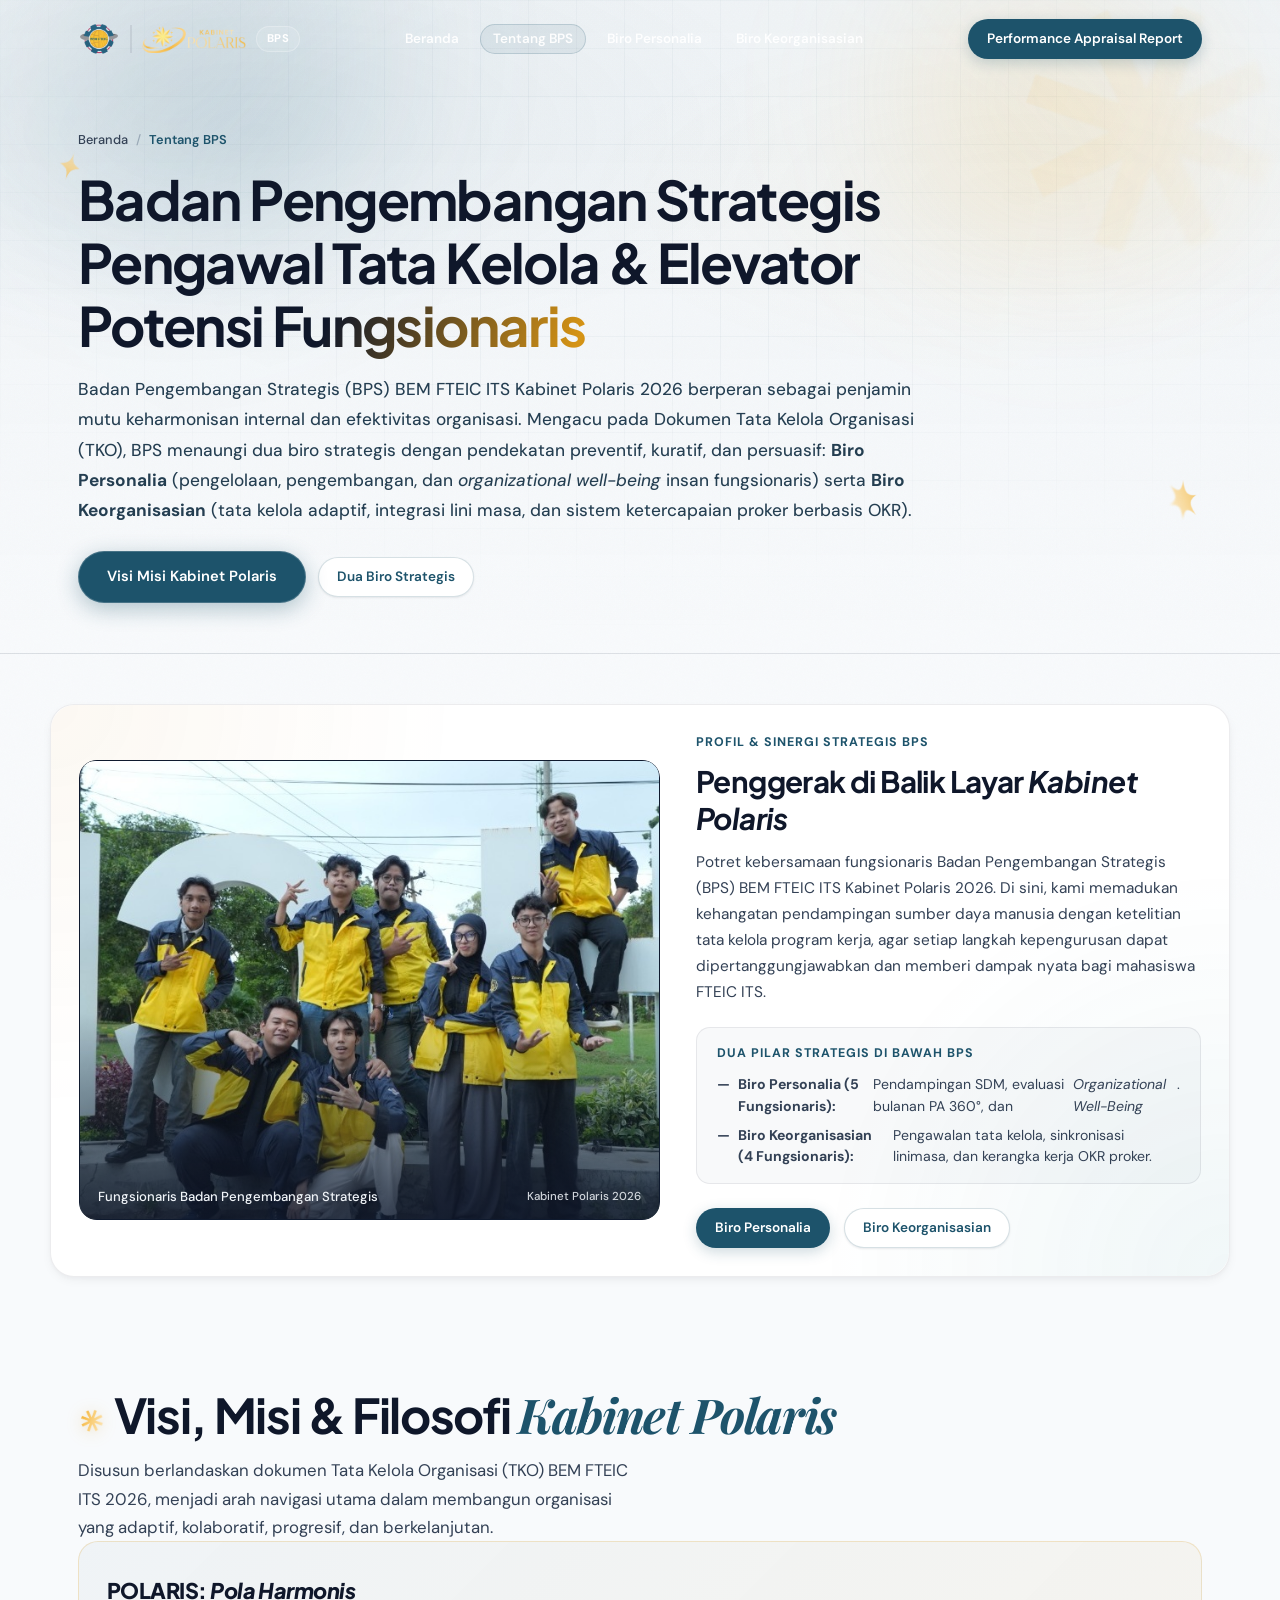
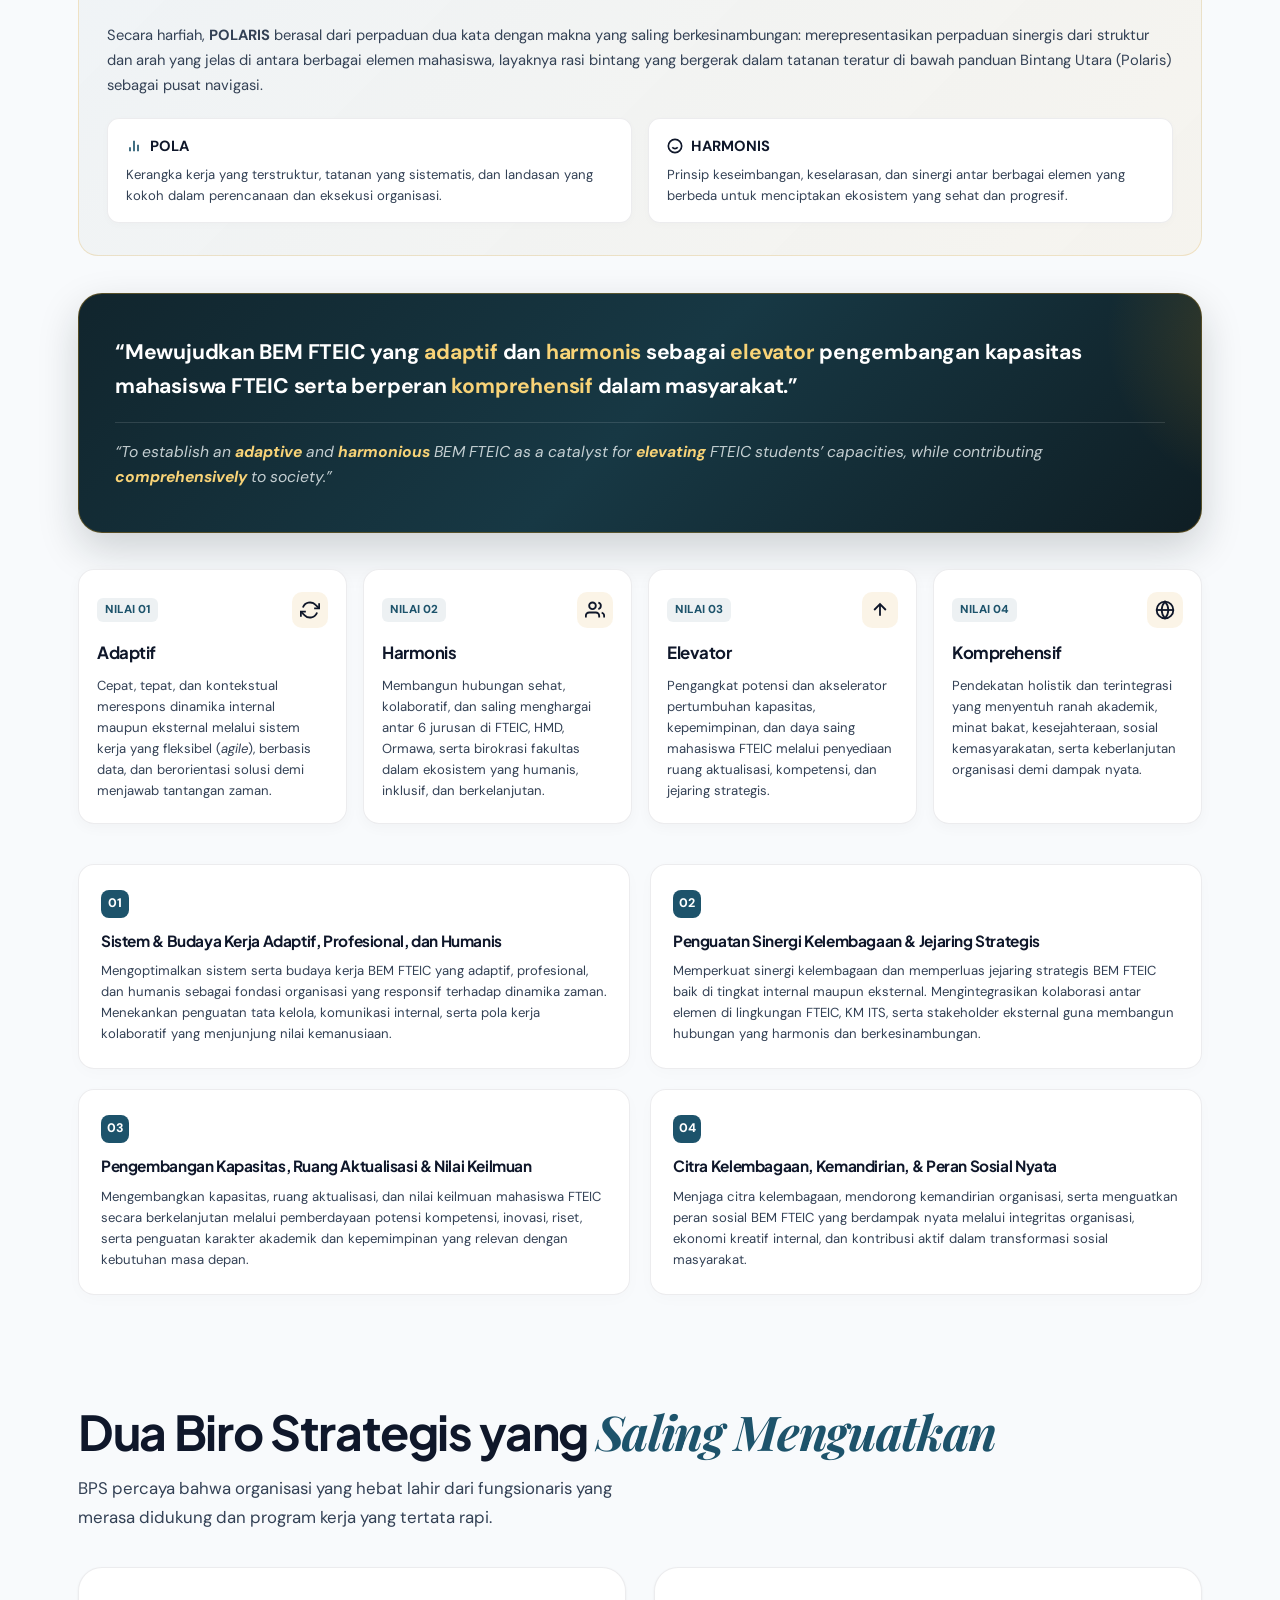
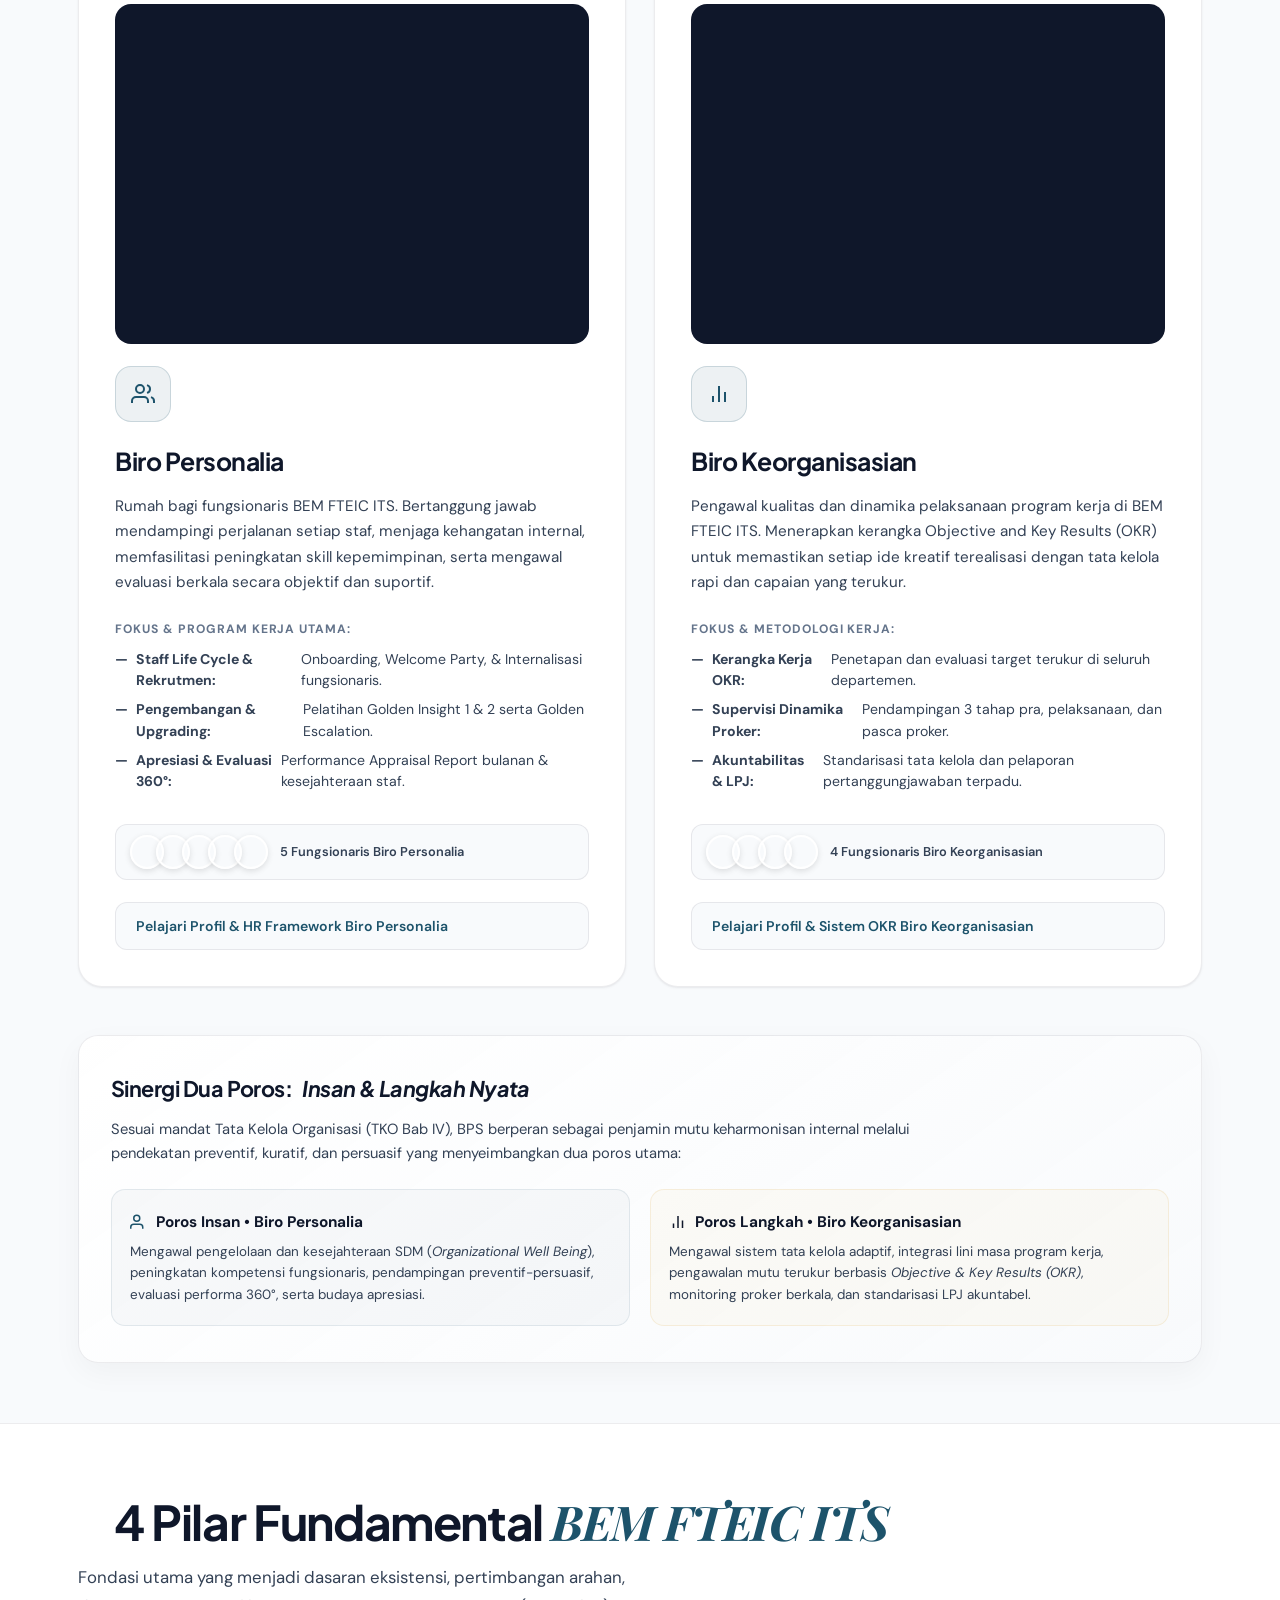
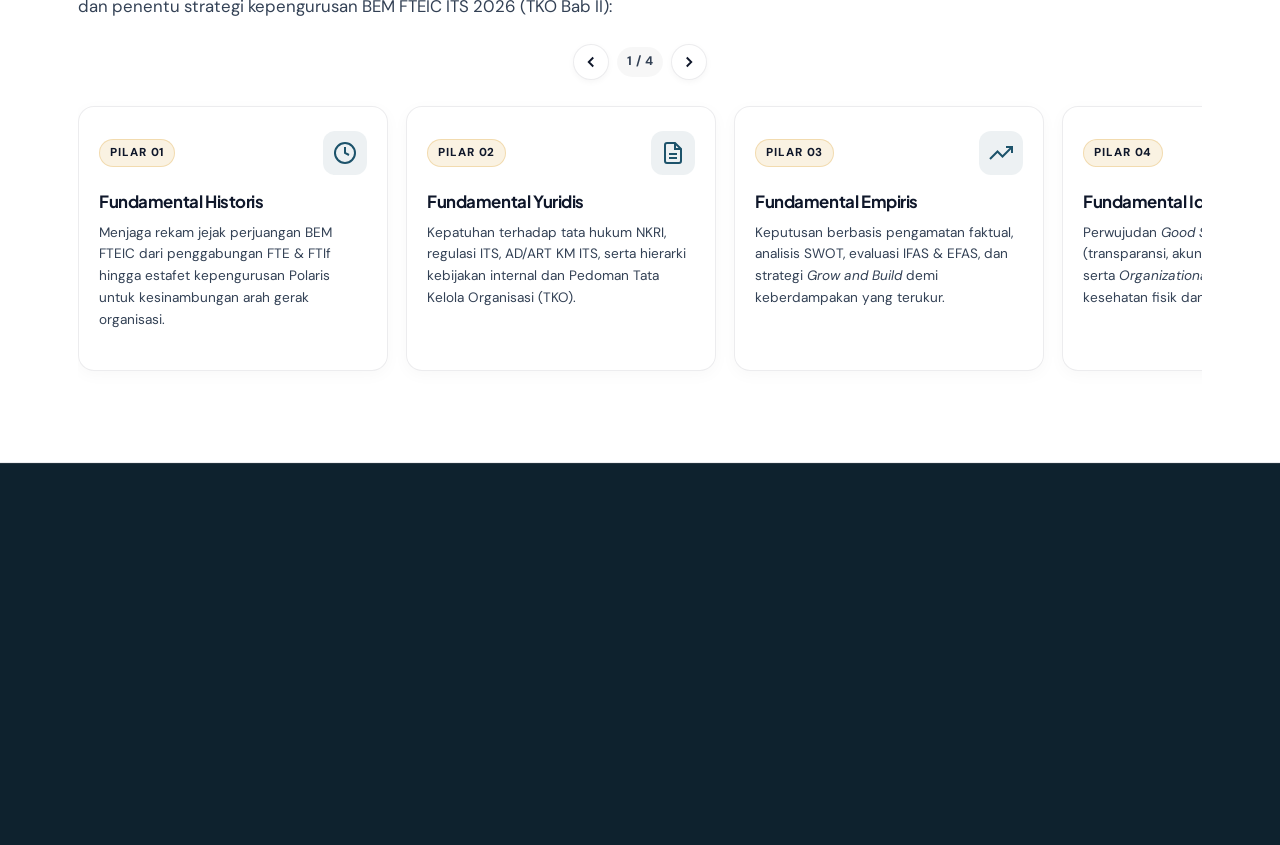
==== commit 89c44b3a: "update 11" ====
--- a/about-bps.html
+++ b/about-bps.html
@@ -74,10 +74,13 @@
     <a href="index.html#staf" class="mobile-cta btn-primary">Buka Performance Appraisal Report</a>
   </div>
 
-  <!-- ── 2. SUBPAGE HERO SECTION ── -->
   <section class="subpage-hero" style="position: relative; overflow: hidden;">
     <div class="magic-grid-bg" aria-hidden="true"></div>
     <div class="magic-ambient-glow" aria-hidden="true"></div>
+    <!-- Brand Elements Decor -->
+    <img src="assets/elements/elem-asterisk-8p.png" alt="" class="bem-element elem-watermark-lg" style="top: -30px; right: -30px; width: 320px; max-width: 40vw;" aria-hidden="true" />
+    <img src="assets/elements/elem-diamond-star.png" alt="" class="bem-element elem-float-slow" style="top: 22%; left: 4%; width: 36px; opacity: 0.7;" aria-hidden="true" />
+    <img src="assets/elements/elem-sparkle-4p.png" alt="" class="bem-element elem-float-med" style="bottom: 20%; right: 6%; width: 40px; opacity: 0.7;" aria-hidden="true" />
     <div class="container" style="position: relative; z-index: 2;">
       <!-- Breadcrumb -->
       <div class="breadcrumb">
@@ -104,9 +107,6 @@
           </a>
           <a href="#dua-biro" class="btn-outline">
             <span>Dua Biro Strategis</span>
-          </a>
-          <a href="index.html#staf" class="btn-gold">
-            <span>Performance Appraisal Report</span>
           </a>
         </div>
       </div>
@@ -131,33 +131,29 @@
           </div>
         </div>
         <div class="team-showcase-content">
-          <h2 class="team-showcase-title">Penggerak di Balik Layar Kabinet Polaris</h2>
+          <div class="editorial-scope-title">PROFIL &amp; SINERGI STRATEGIS BPS</div>
+          <h2 class="team-showcase-title">Penggerak di Balik Layar <em>Kabinet Polaris</em></h2>
           <p class="team-showcase-desc">
             Potret kebersamaan fungsionaris Badan Pengembangan Strategis (BPS) BEM FTEIC ITS Kabinet Polaris 2026. Di
             sini, kami memadukan kehangatan pendampingan sumber daya manusia dengan ketelitian tata kelola program
             kerja, agar setiap langkah kepengurusan dapat dipertanggungjawabkan dan memberi dampak nyata bagi mahasiswa
             FTEIC ITS.
           </p>
-          <div class="team-stats-mini">
-            <div class="team-stat-item">
-              <span class="team-stat-number">2</span>
-              <span class="team-stat-label">Biro Strategis</span>
-            </div>
-            <div class="team-stat-item">
-              <span class="team-stat-number">9</span>
-              <span class="team-stat-label">Fungsionaris BPS</span>
-            </div>
-            <div class="team-stat-item">
-              <span class="team-stat-number">1</span>
-              <span class="team-stat-label">Komitmen Bersama</span>
-            </div>
-          </div>
-          <div class="team-showcase-links">
-            <a href="biro-personalia.html" class="team-link-pill">
-              Lihat Biro Personalia (HR)
+
+          <div class="editorial-scope-box">
+            <div class="editorial-scope-title">Dua Pilar Strategis di Bawah BPS</div>
+            <ul class="editorial-scope-list">
+              <li class="editorial-scope-item"><strong>Biro Personalia (5 Fungsionaris):</strong> Pendampingan SDM, evaluasi bulanan PA 360°, dan <em>Organizational Well-Being</em>.</li>
+              <li class="editorial-scope-item"><strong>Biro Keorganisasian (4 Fungsionaris):</strong> Pengawalan tata kelola, sinkronisasi linimasa, dan kerangka kerja OKR proker.</li>
+            </ul>
+          </div>
+
+          <div class="editorial-showcase-actions">
+            <a href="biro-personalia.html" class="btn-primary">
+              <span>Biro Personalia</span>
             </a>
-            <a href="biro-keorganisasian.html" class="team-link-pill">
-              Lihat Biro Keorganisasian (OKR)
+            <a href="biro-keorganisasian.html" class="btn-outline">
+              <span>Biro Keorganisasian</span>
             </a>
           </div>
         </div>
@@ -167,13 +163,17 @@
 
   <!-- ── 2.8 KONSEPSI KEPENGURUSAN: VISI, MISI & TATA KELOLA KABINET POLARIS ── -->
   <section class="container polaris-conception-section" id="visi-misi">
-    <h2 class="section-title reveal">Visi, Misi &amp; Filosofi <em>Kabinet Polaris</em></h2>
+    <h2 class="section-title reveal">
+      <img src="assets/elements/elem-asterisk-8p.png" alt="" class="title-elem-icon" aria-hidden="true" />
+      Visi, Misi &amp; Filosofi <em>Kabinet Polaris</em>
+    </h2>
     <p class="section-sub reveal reveal-delay-1">
       Disusun berlandaskan dokumen Tata Kelola Organisasi (TKO) BEM FTEIC ITS 2026, menjadi arah navigasi utama dalam membangun organisasi yang adaptif, kolaboratif, progresif, dan berkelanjutan.
     </p>
 
     <!-- Polaris Philosophy Box -->
-    <div class="polaris-philosophy-box reveal reveal-delay-2">
+    <div class="polaris-philosophy-box reveal reveal-delay-2" style="position: relative; overflow: hidden;">
+      <img src="assets/elements/elem-star-6p.png" alt="" class="card-brand-decor elem-float-slow" style="top: 15px; right: 20px; width: 34px; opacity: 0.6;" aria-hidden="true" />
       <div class="polaris-philosophy-header">
         <h3 class="polaris-philosophy-title">POLARIS: <em>Pola Harmonis</em></h3>
       </div>
@@ -203,7 +203,8 @@
     </div>
 
     <!-- Official Vision Hero Card -->
-    <div class="polaris-vision-hero-card reveal reveal-delay-2">
+    <div class="polaris-vision-hero-card reveal reveal-delay-2" style="position: relative; overflow: hidden;">
+      <img src="assets/elements/elem-sparkle-4p.png" alt="" class="card-brand-decor elem-float-med" style="top: 12px; right: 18px; width: 30px; opacity: 0.5;" aria-hidden="true" />
       <div class="vision-quote-id">
         “Mewujudkan BEM FTEIC yang <strong>adaptif</strong> dan <strong>harmonis</strong> sebagai <strong>elevator</strong> pengembangan kapasitas mahasiswa FTEIC serta berperan <strong>komprehensif</strong> dalam masyarakat.”
       </div>
@@ -348,14 +349,21 @@
         </p>
 
         <div class="bureau-meta-title">Fokus &amp; Program Kerja Utama:</div>
-        <div class="bureau-chips">
-          <span class="bureau-chip">Open Recruitment Staff</span>
-          <span class="bureau-chip">Welcome Party</span>
-          <span class="bureau-chip">Internalisasi &amp; Fun Match</span>
-          <span class="bureau-chip">Golden Insight 1 &amp; 2</span>
-          <span class="bureau-chip">Golden Escalation</span>
-          <span class="bureau-chip">Performance Appraisal Report</span>
-          <span class="bureau-chip">Staff Life Cycle</span>
+        <ul class="editorial-scope-list" style="margin-bottom: 18px;">
+          <li class="editorial-scope-item"><strong>Staff Life Cycle &amp; Rekrutmen:</strong> Onboarding, Welcome Party, &amp; Internalisasi fungsionaris.</li>
+          <li class="editorial-scope-item"><strong>Pengembangan &amp; Upgrading:</strong> Pelatihan Golden Insight 1 &amp; 2 serta Golden Escalation.</li>
+          <li class="editorial-scope-item"><strong>Apresiasi &amp; Evaluasi 360°:</strong> Performance Appraisal Report bulanan &amp; kesejahteraan staf.</li>
+        </ul>
+
+        <div class="bureau-roster-preview">
+          <div class="bureau-roster-avatars">
+            <img src="assets/fungsionaris/avatars/faaqih.jpg" alt="Faaqih" class="bureau-mini-avatar" title="Faaqih - Ketua Biro" loading="lazy" />
+            <img src="assets/fungsionaris/avatars/thoriq.jpg" alt="Thoriq" class="bureau-mini-avatar" title="Thoriq - Wakil Kepala Biro" loading="lazy" />
+            <img src="assets/fungsionaris/avatars/muthi.jpg" alt="Muthi" class="bureau-mini-avatar" title="Muthi - Asisten Biro" loading="lazy" />
+            <img src="assets/fungsionaris/avatars/yos.jpg" alt="Yos" class="bureau-mini-avatar" title="Yos - Asisten Biro" loading="lazy" />
+            <img src="assets/fungsionaris/avatars/zul.jpg" alt="Zul" class="bureau-mini-avatar" title="Zul - Asisten Biro" loading="lazy" />
+          </div>
+          <span class="bureau-roster-count">5 Fungsionaris Biro Personalia</span>
         </div>
 
         <a href="biro-personalia.html" class="bureau-cta-link">
@@ -390,13 +398,20 @@
         </p>
 
         <div class="bureau-meta-title">Fokus &amp; Metodologi Kerja:</div>
-        <div class="bureau-chips">
-          <span class="bureau-chip">Supervisi &amp; Pendampingan Proker</span>
-          <span class="bureau-chip">Objective &amp; Key Results (OKR)</span>
-          <span class="bureau-chip">Monitoring Dinamika Departemen</span>
-          <span class="bureau-chip">Evaluasi Berkala Triwulan</span>
-          <span class="bureau-chip">Transparansi Indikator Kinerja</span>
-          <span class="bureau-chip">Pengawalan LPJ Akuntabel</span>
+        <ul class="editorial-scope-list" style="margin-bottom: 18px;">
+          <li class="editorial-scope-item"><strong>Kerangka Kerja OKR:</strong> Penetapan dan evaluasi target terukur di seluruh departemen.</li>
+          <li class="editorial-scope-item"><strong>Supervisi Dinamika Proker:</strong> Pendampingan 3 tahap pra, pelaksanaan, dan pasca proker.</li>
+          <li class="editorial-scope-item"><strong>Akuntabilitas &amp; LPJ:</strong> Standarisasi tata kelola dan pelaporan pertanggungjawaban terpadu.</li>
+        </ul>
+
+        <div class="bureau-roster-preview">
+          <div class="bureau-roster-avatars">
+            <img src="assets/fungsionaris/avatars/jua.jpg" alt="Jua" class="bureau-mini-avatar" title="Jua / Haikal - Ketua Biro" loading="lazy" />
+            <img src="assets/fungsionaris/avatars/habil.jpg" alt="Habil" class="bureau-mini-avatar" title="Habil - Wakil Kepala Biro" loading="lazy" />
+            <img src="assets/fungsionaris/avatars/afsal.jpg" alt="Afsal" class="bureau-mini-avatar" title="Afsal - Asisten Biro" loading="lazy" />
+            <img src="assets/fungsionaris/avatars/dien.jpg" alt="Dien" class="bureau-mini-avatar" title="Dien - Asisten Biro" loading="lazy" />
+          </div>
+          <span class="bureau-roster-count">4 Fungsionaris Biro Keorganisasian</span>
         </div>
 
         <a href="biro-keorganisasian.html" class="bureau-cta-link">
@@ -407,7 +422,9 @@
     </div>
 
     <!-- ── 4. SINERGI KOMPLEMENTER CALLOUT (TKO BAB IV) ── -->
-    <div class="synergy-callout reveal reveal-delay-2">
+    <div class="synergy-callout reveal reveal-delay-2" style="position: relative; overflow: hidden;">
+      <img src="assets/elements/elem-triad-circles.png" alt="" class="card-brand-decor elem-float-slow" style="top: 15px; right: 20px; width: 44px; opacity: 0.5;" aria-hidden="true" />
+      <img src="assets/elements/elem-asterisk-8p.png" alt="" class="bem-element elem-watermark-md" style="top: -20px; right: -20px; width: 160px; opacity: 0.1;" aria-hidden="true" />
       <h3 class="synergy-title">Sinergi Dua Poros: <em>Insan &amp; Langkah Nyata</em></h3>
       <p class="synergy-desc">
         Sesuai mandat Tata Kelola Organisasi (TKO Bab IV), BPS berperan sebagai penjamin mutu keharmonisan internal melalui pendekatan preventif, kuratif, dan persuasif yang menyeimbangkan dua poros utama:
@@ -441,7 +458,10 @@
   <section
     style="background: var(--surface); padding: 70px 0; border-top: 1px solid var(--border); border-bottom: 1px solid var(--border);">
     <div class="container">
-      <h2 class="section-title reveal">4 Pilar Fundamental <em>BEM FTEIC ITS</em></h2>
+      <h2 class="section-title reveal">
+        <img src="assets/elements/elem-diamond-star.png" alt="" class="title-elem-icon" aria-hidden="true" />
+        4 Pilar Fundamental <em>BEM FTEIC ITS</em>
+      </h2>
       <p class="section-sub reveal reveal-delay-2">
         Fondasi utama yang menjadi dasaran eksistensi, pertimbangan arahan, dan penentu strategi kepengurusan BEM FTEIC ITS 2026 (TKO Bab II):
       </p>
--- a/style.css
+++ b/style.css
@@ -4540,6 +4540,10 @@
   margin-bottom: 22px;
 }
 
+.team-showcase-desc:last-child {
+  margin-bottom: 0;
+}
+
 .team-stats-mini {
   display: grid;
   grid-template-columns: repeat(3, 1fr);
@@ -8784,4 +8788,1070 @@
   }
 }
 
-
+/* ==========================================================================
+   DEDICATED BUREAU ROSTER & STRUCTURE (ANTI-AI HUMAN EDITORIAL DESIGN)
+   ========================================================================== */
+
+.bureau-roster-section {
+  padding: 45px 0 25px;
+}
+
+.bureau-roster-header {
+  margin-bottom: 28px;
+}
+
+.bureau-roster-header .section-title {
+  margin-bottom: 8px;
+}
+
+.bureau-roster-grid {
+  display: grid;
+  gap: 20px;
+}
+
+.bureau-roster-grid.keorg-grid {
+  grid-template-columns: repeat(4, 1fr);
+}
+
+.bureau-roster-grid.personalia-grid {
+  grid-template-columns: repeat(5, 1fr);
+}
+
+@media (max-width: 1100px) {
+  .bureau-roster-grid.personalia-grid {
+    grid-template-columns: repeat(3, 1fr);
+  }
+}
+
+@media (max-width: 900px) {
+  .bureau-roster-grid.keorg-grid {
+    grid-template-columns: repeat(2, 1fr);
+  }
+  .bureau-roster-grid.personalia-grid {
+    grid-template-columns: repeat(2, 1fr);
+  }
+}
+
+@media (max-width: 560px) {
+  .bureau-roster-grid.keorg-grid,
+  .bureau-roster-grid.personalia-grid {
+    grid-template-columns: 1fr;
+  }
+}
+
+/* Bureau Member Card */
+.bureau-member-card {
+  background: #FFFFFF;
+  border: 1px solid var(--border);
+  border-radius: 18px;
+  padding: 26px 18px 22px;
+  display: flex;
+  flex-direction: column;
+  align-items: center;
+  text-align: center;
+  transition: all 0.35s var(--silk);
+  position: relative;
+  box-shadow: 0 4px 16px rgba(15, 23, 42, 0.04);
+}
+
+.bureau-member-card:hover {
+  transform: translateY(-5px);
+  border-color: var(--accent-border);
+  box-shadow: 0 14px 32px rgba(29, 83, 107, 0.12);
+}
+
+/* Leadership Card Accent */
+.bureau-member-card.roster-card-lead {
+  border-color: rgba(214, 148, 21, 0.35);
+  background: linear-gradient(180deg, #FFFFFF 0%, rgba(254, 249, 238, 0.55) 100%);
+}
+
+.bureau-member-card.roster-card-lead:hover {
+  border-color: var(--gold-accent);
+  box-shadow: 0 14px 32px rgba(214, 148, 21, 0.18);
+}
+
+/* Avatar / Sunburst Insignia Container */
+.member-avatar-wrap,
+.member-emblem-wrap {
+  position: relative;
+  width: 92px;
+  height: 92px;
+  margin-bottom: 16px;
+  display: flex;
+  align-items: center;
+  justify-content: center;
+}
+
+.member-sunburst-gear {
+  position: absolute;
+  inset: -10px;
+  width: calc(100% + 20px);
+  height: calc(100% + 20px);
+  opacity: 0.35;
+  pointer-events: none;
+  transition: transform 0.6s var(--silk), opacity 0.35s ease;
+}
+
+.bureau-member-card:hover .member-sunburst-gear {
+  opacity: 0.9;
+  transform: scale(1.15) rotate(22deg);
+}
+
+.member-photo-frame {
+  position: relative;
+  z-index: 1;
+  width: 76px;
+  height: 76px;
+  border-radius: 50%;
+  overflow: hidden;
+  background: var(--bg);
+  border: 2.5px solid #FFFFFF;
+  box-shadow: 0 4px 14px rgba(29, 83, 107, 0.22);
+  transition: all 0.35s var(--silk);
+}
+
+.bureau-member-card.roster-card-lead .member-photo-frame {
+  border-color: #D69415;
+  box-shadow: 0 6px 18px rgba(214, 148, 21, 0.32);
+}
+
+.bureau-member-card:hover .member-photo-frame {
+  transform: scale(1.05);
+  box-shadow: 0 8px 22px rgba(29, 83, 107, 0.3);
+}
+
+.bureau-member-card.roster-card-lead:hover .member-photo-frame {
+  box-shadow: 0 8px 24px rgba(214, 148, 21, 0.42);
+}
+
+.member-photo-img {
+  width: 100%;
+  height: 100%;
+  object-fit: cover;
+  object-position: center;
+  display: block;
+  transition: transform 0.4s ease;
+}
+
+.bureau-member-card:hover .member-photo-img {
+  transform: scale(1.08);
+}
+
+.member-initial-badge {
+  position: relative;
+  z-index: 1;
+  width: 60px;
+  height: 60px;
+  border-radius: 50%;
+  background: linear-gradient(135deg, var(--accent) 0%, #0F3242 100%);
+  color: #FFFFFF;
+  font-family: 'DM Sans', sans-serif;
+  font-weight: 700;
+  font-size: 1.15rem;
+  letter-spacing: 0.05em;
+  display: flex;
+  align-items: center;
+  justify-content: center;
+  box-shadow: 0 4px 12px rgba(29, 83, 107, 0.25);
+  border: 2px solid #FFFFFF;
+}
+
+.bureau-member-card.roster-card-lead .member-initial-badge {
+  background: linear-gradient(135deg, #1D536B 0%, #D69415 100%);
+  border-color: #FFFDF7;
+}
+
+/* Member Role Badge */
+.member-role-badge {
+  font-size: 0.72rem;
+  font-weight: 700;
+  letter-spacing: 0.08em;
+  text-transform: uppercase;
+  color: var(--accent);
+  background: rgba(29, 83, 107, 0.08);
+  padding: 4px 12px;
+  border-radius: 100px;
+  margin-bottom: 10px;
+}
+
+.member-role-badge.lead-badge {
+  color: #8C5F05;
+  background: rgba(214, 148, 21, 0.14);
+  border: 1px solid rgba(214, 148, 21, 0.25);
+}
+
+/* Member Name */
+.member-name {
+  font-size: 1.2rem;
+  font-weight: 700;
+  color: var(--text-1);
+  line-height: 1.25;
+  margin-bottom: 4px;
+  letter-spacing: -0.01em;
+}
+
+.member-fullname {
+  font-size: 0.85rem;
+  color: var(--text-2);
+  margin-bottom: 8px;
+  line-height: 1.35;
+}
+
+.member-dept {
+  font-size: 0.78rem;
+  font-weight: 600;
+  color: var(--accent);
+  background: rgba(29, 83, 107, 0.05);
+  padding: 3px 8px;
+  border-radius: 6px;
+  margin-bottom: 6px;
+  display: inline-block;
+}
+
+.member-biro-tag {
+  font-size: 0.74rem;
+  color: var(--text-3);
+}
+
+/* Editorial Scope Box for Showcase (Replaces SaaS metric boxes & pill clutter) */
+.editorial-scope-box {
+  background: rgba(29, 83, 107, 0.03);
+  border: 1px solid var(--border);
+  border-radius: 14px;
+  padding: 16px 20px;
+  margin-bottom: 24px;
+}
+
+.editorial-scope-title {
+  font-size: 0.78rem;
+  font-weight: 700;
+  letter-spacing: 0.08em;
+  text-transform: uppercase;
+  color: var(--accent);
+  margin-bottom: 10px;
+}
+
+.editorial-scope-list {
+  list-style: none;
+  padding: 0;
+  margin: 0;
+  display: flex;
+  flex-direction: column;
+  gap: 8px;
+}
+
+.editorial-scope-item {
+  font-size: 0.88rem;
+  color: var(--text-2);
+  line-height: 1.5;
+  display: flex;
+  align-items: baseline;
+  gap: 8px;
+}
+
+.editorial-scope-item::before {
+  content: '—';
+  color: var(--gold-accent);
+  font-weight: 700;
+  flex-shrink: 0;
+}
+
+.editorial-showcase-actions {
+  display: flex;
+  align-items: center;
+  gap: 14px;
+  flex-wrap: wrap;
+}
+
+/* Bureau Roster Preview (Mini Avatar Strip) */
+.bureau-roster-preview {
+  display: flex;
+  align-items: center;
+  gap: 12px;
+  margin-top: 14px;
+  margin-bottom: 22px;
+  padding: 10px 14px;
+  background: var(--bg);
+  border: 1px solid var(--border);
+  border-radius: 12px;
+}
+
+.bureau-roster-avatars {
+  display: flex;
+  align-items: center;
+}
+
+.bureau-mini-avatar {
+  width: 34px;
+  height: 34px;
+  border-radius: 50%;
+  border: 2px solid #FFFFFF;
+  object-fit: cover;
+  margin-left: -8px;
+  transition: transform 0.25s ease, z-index 0.25s ease;
+  position: relative;
+  box-shadow: 0 2px 6px rgba(0, 0, 0, 0.12);
+}
+
+.bureau-mini-avatar:first-child {
+  margin-left: 0;
+}
+
+.bureau-mini-avatar:hover {
+  transform: translateY(-3px) scale(1.18);
+  z-index: 5;
+}
+
+.bureau-roster-count {
+  font-size: 0.8rem;
+  font-weight: 600;
+  color: var(--text-2);
+}
+
+/* ── 2. Why OKR Cards ── */
+.why-okr-grid {
+  display: grid;
+  grid-template-columns: repeat(4, 1fr);
+  gap: 18px;
+  margin-top: 28px;
+}
+
+@media (max-width: 1024px) {
+  .why-okr-grid {
+    grid-template-columns: repeat(2, 1fr);
+  }
+}
+
+@media (max-width: 600px) {
+  .why-okr-grid {
+    grid-template-columns: 1fr;
+  }
+}
+
+.why-okr-card {
+  background: #FFFFFF;
+  border: 1px solid var(--border);
+  border-radius: 16px;
+  padding: 24px 20px;
+  display: flex;
+  flex-direction: column;
+  transition: all 0.3s var(--silk);
+  position: relative;
+}
+
+.why-okr-card:hover {
+  border-color: var(--accent-border);
+  transform: translateY(-3px);
+  box-shadow: var(--shadow-md);
+}
+
+.why-okr-num {
+  font-family: var(--font-display);
+  font-size: 1.6rem;
+  font-weight: 800;
+  color: var(--gold);
+  line-height: 1;
+  margin-bottom: 14px;
+}
+
+.why-okr-title {
+  font-size: 1.05rem;
+  font-weight: 700;
+  color: var(--text-1);
+  margin-bottom: 10px;
+  line-height: 1.35;
+}
+
+.why-okr-desc {
+  font-size: 0.86rem;
+  line-height: 1.65;
+  color: var(--text-2);
+}
+
+/* ── 3. OKR Cascading Hierarchy Flow ── */
+.okr-hierarchy-wrapper {
+  background: #FFFFFF;
+  border: 1px solid var(--border);
+  border-radius: 18px;
+  padding: 32px 28px;
+  margin-top: 28px;
+  box-shadow: 0 4px 20px rgba(0, 0, 0, 0.03);
+}
+
+.okr-hierarchy-grid {
+  display: grid;
+  grid-template-columns: repeat(4, 1fr);
+  gap: 16px;
+  margin-top: 24px;
+  position: relative;
+}
+
+@media (max-width: 900px) {
+  .okr-hierarchy-grid {
+    grid-template-columns: 1fr;
+    gap: 14px;
+  }
+}
+
+.hierarchy-step-card {
+  background: var(--bg);
+  border: 1px solid var(--border);
+  border-radius: 14px;
+  padding: 20px 18px;
+  position: relative;
+  transition: all 0.3s var(--silk);
+}
+
+.hierarchy-step-card:hover {
+  background: #FFFFFF;
+  border-color: var(--accent-border);
+  box-shadow: var(--shadow-sm);
+}
+
+.hierarchy-step-badge {
+  font-size: 0.72rem;
+  font-weight: 800;
+  letter-spacing: 0.06em;
+  text-transform: uppercase;
+  color: var(--accent);
+  margin-bottom: 8px;
+}
+
+.hierarchy-step-title {
+  font-size: 1.05rem;
+  font-weight: 700;
+  color: var(--text-1);
+  margin-bottom: 8px;
+  line-height: 1.3;
+}
+
+.hierarchy-step-desc {
+  font-size: 0.83rem;
+  line-height: 1.6;
+  color: var(--text-2);
+}
+
+/* ── 4. Spreadsheet Matrix Pipeline ── */
+.matrix-pipeline-box {
+  background: rgba(29, 83, 107, 0.03);
+  border: 1px solid rgba(29, 83, 107, 0.12);
+  border-radius: 14px;
+  padding: 20px;
+  margin-top: 24px;
+}
+
+.matrix-pipeline-title {
+  font-size: 0.88rem;
+  font-weight: 700;
+  color: var(--accent);
+  margin-bottom: 12px;
+  display: flex;
+  align-items: center;
+  gap: 8px;
+}
+
+.matrix-pipeline-flow {
+  display: flex;
+  align-items: center;
+  gap: 8px;
+  overflow-x: auto;
+  padding-bottom: 8px;
+  scrollbar-width: thin;
+}
+
+.matrix-flow-node {
+  flex-shrink: 0;
+  background: #FFFFFF;
+  border: 1px solid var(--border);
+  border-radius: 8px;
+  padding: 8px 12px;
+  font-size: 0.78rem;
+  font-weight: 600;
+  color: var(--text-1);
+  white-space: nowrap;
+}
+
+.matrix-flow-node.highlight {
+  background: var(--accent);
+  color: #FFFFFF;
+  border-color: var(--accent);
+}
+
+.matrix-flow-node.gold {
+  background: rgba(214, 148, 21, 0.15);
+  color: var(--gold-hover);
+  border-color: rgba(214, 148, 21, 0.3);
+}
+
+.matrix-flow-arrow {
+  color: var(--text-3);
+  font-weight: 700;
+  font-size: 0.9rem;
+  flex-shrink: 0;
+}
+
+/* ── 5. Case Study OKR Implementation ── */
+.okr-cases-grid {
+  display: grid;
+  grid-template-columns: repeat(2, 1fr);
+  gap: 24px;
+  margin-top: 28px;
+}
+
+@media (max-width: 860px) {
+  .okr-cases-grid {
+    grid-template-columns: 1fr;
+  }
+}
+
+.okr-case-card {
+  background: #FFFFFF;
+  border: 1px solid var(--border);
+  border-radius: 18px;
+  padding: 28px;
+  box-shadow: 0 4px 20px rgba(0, 0, 0, 0.03);
+  display: flex;
+  flex-direction: column;
+}
+
+.case-card-header {
+  border-bottom: 1px solid var(--border);
+  padding-bottom: 16px;
+  margin-bottom: 18px;
+}
+
+.case-dept-tag {
+  font-size: 0.72rem;
+  font-weight: 800;
+  letter-spacing: 0.06em;
+  text-transform: uppercase;
+  color: var(--gold);
+  margin-bottom: 6px;
+}
+
+.case-obj-title {
+  font-size: 1.15rem;
+  font-weight: 700;
+  color: var(--text-1);
+  line-height: 1.35;
+}
+
+.case-kr-list {
+  display: flex;
+  flex-direction: column;
+  gap: 12px;
+  margin-bottom: 20px;
+  flex-grow: 1;
+}
+
+.case-kr-item {
+  background: var(--bg);
+  border: 1px solid var(--border);
+  border-radius: 12px;
+  padding: 12px 14px;
+}
+
+.case-kr-top {
+  display: flex;
+  justify-content: space-between;
+  align-items: center;
+  margin-bottom: 6px;
+  font-size: 0.78rem;
+  font-weight: 700;
+}
+
+.case-kr-name {
+  color: var(--text-1);
+  font-size: 0.85rem;
+}
+
+.case-kr-target {
+  color: var(--accent);
+  font-family: var(--font-mono);
+  font-size: 0.8rem;
+}
+
+.case-initiative-tag {
+  display: inline-block;
+  font-size: 0.75rem;
+  color: var(--text-2);
+  margin-top: 4px;
+}
+
+/* ── 6. Project Lens Core Hub Section ── */
+.project-lens-hub {
+  background: linear-gradient(135deg, rgba(29, 83, 107, 0.06) 0%, rgba(214, 148, 21, 0.04) 100%);
+  border: 1.5px solid rgba(29, 83, 107, 0.18);
+  border-radius: 22px;
+  padding: 36px 32px;
+  margin-top: 36px;
+  position: relative;
+  overflow: hidden;
+}
+
+.lens-hub-header {
+  max-width: 800px;
+  margin-bottom: 28px;
+}
+
+.lens-hub-title {
+  font-size: 1.55rem;
+  font-weight: 800;
+  color: var(--text-1);
+  margin-bottom: 12px;
+  line-height: 1.25;
+}
+
+.lens-hub-desc {
+  font-size: 0.95rem;
+  line-height: 1.7;
+  color: var(--text-2);
+}
+
+.lens-features-grid {
+  display: grid;
+  grid-template-columns: repeat(4, 1fr);
+  gap: 16px;
+  margin-bottom: 28px;
+}
+
+@media (max-width: 960px) {
+  .lens-features-grid {
+    grid-template-columns: repeat(2, 1fr);
+  }
+}
+
+@media (max-width: 560px) {
+  .lens-features-grid {
+    grid-template-columns: 1fr;
+  }
+}
+
+.lens-feature-card {
+  background: #FFFFFF;
+  border: 1px solid var(--border);
+  border-radius: 14px;
+  padding: 18px;
+  transition: all 0.3s var(--silk);
+}
+
+.lens-feature-card:hover {
+  transform: translateY(-2px);
+  border-color: var(--accent-border);
+  box-shadow: var(--shadow-sm);
+}
+
+.lens-feature-title {
+  font-size: 0.92rem;
+  font-weight: 700;
+  color: var(--text-1);
+  margin-bottom: 6px;
+}
+
+.lens-feature-desc {
+  font-size: 0.8rem;
+  line-height: 1.55;
+  color: var(--text-2);
+}
+
+.lens-formula-box {
+  background: #FFFFFF;
+  border: 1px solid rgba(29, 83, 107, 0.2);
+  border-radius: 14px;
+  padding: 20px 24px;
+  display: flex;
+  align-items: center;
+  justify-content: space-between;
+  gap: 20px;
+  flex-wrap: wrap;
+}
+
+.lens-formula-math {
+  font-family: var(--font-display);
+  font-size: 1.05rem;
+  font-weight: 700;
+  color: var(--accent);
+}
+
+.lens-formula-note {
+  font-size: 0.84rem;
+  color: var(--text-2);
+  line-height: 1.5;
+  max-width: 560px;
+}
+
+/* ── 7. Period Cycle Timeline (Quartal 1 & 2 - 8 Months) ── */
+.period-timeline-section {
+  margin-top: 40px;
+}
+
+.quartal-wrap {
+  margin-bottom: 30px;
+}
+
+.quartal-header {
+  display: flex;
+  align-items: center;
+  justify-content: space-between;
+  margin-bottom: 14px;
+  padding-bottom: 8px;
+  border-bottom: 1.5px solid var(--border);
+}
+
+.quartal-title {
+  font-size: 1.2rem;
+  font-weight: 800;
+  color: var(--text-1);
+}
+
+.quartal-grid {
+  display: grid;
+  grid-template-columns: repeat(4, 1fr);
+  gap: 16px;
+}
+
+@media (max-width: 900px) {
+  .quartal-grid {
+    grid-template-columns: repeat(2, 1fr);
+  }
+}
+
+@media (max-width: 500px) {
+  .quartal-grid {
+    grid-template-columns: 1fr;
+  }
+}
+
+.cycle-month-card {
+  background: #FFFFFF;
+  border: 1.5px solid var(--border);
+  border-radius: 16px;
+  padding: 20px 18px;
+  display: flex;
+  flex-direction: column;
+  transition: all 0.3s var(--silk);
+  position: relative;
+}
+
+.cycle-month-card:hover {
+  transform: translateY(-3px);
+  box-shadow: var(--shadow-md);
+}
+
+.cycle-month-card.keorg {
+  border-top: 4px solid var(--gold);
+  background: linear-gradient(180deg, rgba(214, 148, 21, 0.04) 0%, #FFFFFF 30%);
+}
+
+.cycle-month-card.personalia {
+  border-top: 4px solid var(--accent);
+  background: linear-gradient(180deg, rgba(29, 83, 107, 0.04) 0%, #FFFFFF 30%);
+}
+
+.cycle-month-num {
+  font-size: 0.72rem;
+  font-weight: 800;
+  letter-spacing: 0.08em;
+  text-transform: uppercase;
+  color: var(--text-3);
+  margin-bottom: 8px;
+}
+
+.cycle-month-actor {
+  font-size: 1.05rem;
+  font-weight: 700;
+  margin-bottom: 6px;
+}
+
+.cycle-month-card.keorg .cycle-month-actor {
+  color: var(--gold-hover);
+}
+
+.cycle-month-card.personalia .cycle-month-actor {
+  color: var(--accent);
+}
+
+.cycle-month-timing {
+  font-size: 0.8rem;
+  font-weight: 600;
+  color: var(--text-2);
+  margin-bottom: 8px;
+  line-height: 1.4;
+}
+
+.cycle-month-focus {
+  font-size: 0.76rem;
+  color: var(--text-3);
+  line-height: 1.45;
+  margin-top: auto;
+}
+
+/* ── 8. Simulated Spreadsheet Viewer ── */
+.spreadsheet-sim-card {
+  background: #FFFFFF;
+  border: 1px solid var(--border);
+  border-radius: 20px;
+  overflow: hidden;
+  box-shadow: 0 8px 30px rgba(0, 0, 0, 0.04);
+  margin-top: 28px;
+}
+
+.spreadsheet-topbar {
+  background: #F8FAFC;
+  border-bottom: 1px solid var(--border);
+  padding: 16px 22px;
+  display: flex;
+  align-items: center;
+  justify-content: space-between;
+  flex-wrap: wrap;
+  gap: 14px;
+}
+
+.spreadsheet-meta-title {
+  font-size: 0.98rem;
+  font-weight: 700;
+  color: var(--text-1);
+}
+
+.spreadsheet-meta-sub {
+  font-size: 0.78rem;
+  color: var(--text-3);
+  margin-top: 2px;
+}
+
+.spreadsheet-actions {
+  display: flex;
+  align-items: center;
+  gap: 10px;
+  flex-wrap: wrap;
+}
+
+.btn-spreadsheet-direct {
+  background: #0F9D58;
+  color: #FFFFFF !important;
+  font-weight: 600;
+  font-size: 0.85rem;
+  padding: 9px 18px;
+  border-radius: 8px;
+  text-decoration: none;
+  transition: all 0.2s ease;
+  border: 1px solid transparent;
+}
+
+.btn-spreadsheet-direct:hover {
+  background: #0B8043;
+  transform: translateY(-1px);
+  box-shadow: 0 4px 12px rgba(15, 157, 88, 0.25);
+}
+
+.btn-spreadsheet-copy {
+  background: #FFFFFF;
+  border: 1px solid var(--border);
+  color: var(--text-1);
+  font-weight: 600;
+  font-size: 0.85rem;
+  padding: 9px 16px;
+  border-radius: 8px;
+  cursor: pointer;
+  transition: all 0.2s ease;
+}
+
+.btn-spreadsheet-copy:hover {
+  border-color: var(--accent-border);
+  background: var(--bg);
+}
+
+.spreadsheet-table-container {
+  overflow-x: auto;
+  max-width: 100%;
+}
+
+.mock-sheet-table {
+  width: 100%;
+  border-collapse: collapse;
+  font-size: 0.82rem;
+  text-align: left;
+}
+
+.mock-sheet-table th {
+  background: #F1F5F9;
+  color: var(--text-1);
+  font-weight: 700;
+  padding: 12px 14px;
+  border-bottom: 1.5px solid #CBD5E1;
+  border-right: 1px solid #E2E8F0;
+  white-space: nowrap;
+}
+
+.mock-sheet-table td {
+  padding: 12px 14px;
+  border-bottom: 1px solid #E2E8F0;
+  border-right: 1px solid #E2E8F0;
+  color: var(--text-2);
+  vertical-align: top;
+  line-height: 1.45;
+}
+
+.mock-sheet-table tbody tr:hover td {
+  background: rgba(241, 245, 249, 0.5);
+}
+
+.sheet-badge-dept {
+  font-weight: 700;
+  color: var(--accent);
+  background: rgba(29, 83, 107, 0.08);
+  padding: 2px 8px;
+  border-radius: 4px;
+  display: inline-block;
+  font-size: 0.72rem;
+}
+
+.sheet-num {
+  font-family: var(--font-mono);
+  font-weight: 600;
+  color: var(--text-1);
+}
+
+/* ── 9. ASIK & Quote Banner ── */
+.asik-quote-banner {
+  background: linear-gradient(135deg, #0F172A 0%, #1E293B 100%);
+  border-radius: 20px;
+  padding: 38px 32px;
+  margin-top: 50px;
+  color: #FFFFFF;
+  text-align: center;
+  position: relative;
+  overflow: hidden;
+}
+
+.asik-tagline {
+  font-family: var(--font-mono);
+  font-size: 0.88rem;
+  font-weight: 700;
+  letter-spacing: 0.12em;
+  color: var(--gold-light);
+  margin-bottom: 14px;
+  text-transform: uppercase;
+}
+
+.asik-quote-text {
+  font-family: 'Playfair Display', Georgia, serif;
+  font-size: clamp(1.2rem, 2.8vw, 1.65rem);
+  font-style: italic;
+  line-height: 1.45;
+  max-width: 760px;
+  margin: 0 auto 14px;
+  color: #F8FAFC;
+}
+
+.asik-quote-author {
+  font-size: 0.84rem;
+  font-weight: 600;
+  letter-spacing: 0.08em;
+  text-transform: uppercase;
+  color: #94A3B8;
+}
+
+/* ── 10. BEM FTEIC ITS BRAND ELEMENTS STYLING ── */
+.bem-element {
+  position: absolute;
+  pointer-events: none;
+  user-select: none;
+  object-fit: contain;
+  transition: transform 0.4s var(--silk), opacity 0.4s ease;
+}
+
+/* Floating animation for brand elements (calm, subtle, non-spinning) */
+.elem-float-slow {
+  animation: elemFloatSlow 6s ease-in-out infinite alternate;
+}
+
+.elem-float-med {
+  animation: elemFloatMed 4.5s ease-in-out infinite alternate;
+}
+
+@keyframes elemFloatSlow {
+  0% { transform: translateY(0px) rotate(0deg); }
+  100% { transform: translateY(-8px) rotate(3deg); }
+}
+
+@keyframes elemFloatMed {
+  0% { transform: translateY(0px) rotate(0deg); }
+  100% { transform: translateY(-6px) rotate(-3deg); }
+}
+
+/* Large Watermark Element */
+.elem-watermark-lg {
+  position: absolute;
+  opacity: 0.07;
+  pointer-events: none;
+  z-index: 0;
+}
+
+.elem-watermark-md {
+  position: absolute;
+  opacity: 0.12;
+  pointer-events: none;
+  z-index: 0;
+}
+
+/* Section Title Accents */
+.section-title-with-elem {
+  display: flex;
+  align-items: center;
+  gap: 12px;
+  flex-wrap: wrap;
+}
+
+.title-elem-icon {
+  width: 28px;
+  height: auto;
+  vertical-align: middle;
+  display: inline-block;
+  flex-shrink: 0;
+  filter: drop-shadow(0 2px 8px rgba(214, 148, 21, 0.3));
+}
+
+/* Card Badge Accents */
+.card-brand-decor {
+  position: absolute;
+  top: -10px;
+  right: -10px;
+  width: 48px;
+  height: 48px;
+  opacity: 0.8;
+  pointer-events: none;
+  filter: drop-shadow(0 4px 12px rgba(214, 148, 21, 0.25));
+  z-index: 1;
+}
+
+/* Leadership Sunburst Gear (from Slide 2) */
+.roster-sunburst-backdrop {
+  position: absolute;
+  top: -12px;
+  right: -12px;
+  width: 60px;
+  height: 60px;
+  opacity: 0.25;
+  pointer-events: none;
+  transition: transform 0.5s ease, opacity 0.3s ease;
+}
+
+.keorg-member-card:hover .roster-sunburst-backdrop {
+  opacity: 0.65;
+  transform: scale(1.12) rotate(15deg);
+}
+
+/* Timeline Triad & Pathway Connector */
+.timeline-triad-elem {
+  width: 32px;
+  height: auto;
+  opacity: 0.85;
+  display: inline-block;
+  vertical-align: middle;
+}
+
+
+
+
--- a/style.css
+++ b/style.css
@@ -4540,6 +4540,10 @@
   margin-bottom: 22px;
 }
 
+.team-showcase-desc:last-child {
+  margin-bottom: 0;
+}
+
 .team-stats-mini {
   display: grid;
   grid-template-columns: repeat(3, 1fr);
@@ -8784,4 +8788,1070 @@
   }
 }
 
-
+/* ==========================================================================
+   DEDICATED BUREAU ROSTER & STRUCTURE (ANTI-AI HUMAN EDITORIAL DESIGN)
+   ========================================================================== */
+
+.bureau-roster-section {
+  padding: 45px 0 25px;
+}
+
+.bureau-roster-header {
+  margin-bottom: 28px;
+}
+
+.bureau-roster-header .section-title {
+  margin-bottom: 8px;
+}
+
+.bureau-roster-grid {
+  display: grid;
+  gap: 20px;
+}
+
+.bureau-roster-grid.keorg-grid {
+  grid-template-columns: repeat(4, 1fr);
+}
+
+.bureau-roster-grid.personalia-grid {
+  grid-template-columns: repeat(5, 1fr);
+}
+
+@media (max-width: 1100px) {
+  .bureau-roster-grid.personalia-grid {
+    grid-template-columns: repeat(3, 1fr);
+  }
+}
+
+@media (max-width: 900px) {
+  .bureau-roster-grid.keorg-grid {
+    grid-template-columns: repeat(2, 1fr);
+  }
+  .bureau-roster-grid.personalia-grid {
+    grid-template-columns: repeat(2, 1fr);
+  }
+}
+
+@media (max-width: 560px) {
+  .bureau-roster-grid.keorg-grid,
+  .bureau-roster-grid.personalia-grid {
+    grid-template-columns: 1fr;
+  }
+}
+
+/* Bureau Member Card */
+.bureau-member-card {
+  background: #FFFFFF;
+  border: 1px solid var(--border);
+  border-radius: 18px;
+  padding: 26px 18px 22px;
+  display: flex;
+  flex-direction: column;
+  align-items: center;
+  text-align: center;
+  transition: all 0.35s var(--silk);
+  position: relative;
+  box-shadow: 0 4px 16px rgba(15, 23, 42, 0.04);
+}
+
+.bureau-member-card:hover {
+  transform: translateY(-5px);
+  border-color: var(--accent-border);
+  box-shadow: 0 14px 32px rgba(29, 83, 107, 0.12);
+}
+
+/* Leadership Card Accent */
+.bureau-member-card.roster-card-lead {
+  border-color: rgba(214, 148, 21, 0.35);
+  background: linear-gradient(180deg, #FFFFFF 0%, rgba(254, 249, 238, 0.55) 100%);
+}
+
+.bureau-member-card.roster-card-lead:hover {
+  border-color: var(--gold-accent);
+  box-shadow: 0 14px 32px rgba(214, 148, 21, 0.18);
+}
+
+/* Avatar / Sunburst Insignia Container */
+.member-avatar-wrap,
+.member-emblem-wrap {
+  position: relative;
+  width: 92px;
+  height: 92px;
+  margin-bottom: 16px;
+  display: flex;
+  align-items: center;
+  justify-content: center;
+}
+
+.member-sunburst-gear {
+  position: absolute;
+  inset: -10px;
+  width: calc(100% + 20px);
+  height: calc(100% + 20px);
+  opacity: 0.35;
+  pointer-events: none;
+  transition: transform 0.6s var(--silk), opacity 0.35s ease;
+}
+
+.bureau-member-card:hover .member-sunburst-gear {
+  opacity: 0.9;
+  transform: scale(1.15) rotate(22deg);
+}
+
+.member-photo-frame {
+  position: relative;
+  z-index: 1;
+  width: 76px;
+  height: 76px;
+  border-radius: 50%;
+  overflow: hidden;
+  background: var(--bg);
+  border: 2.5px solid #FFFFFF;
+  box-shadow: 0 4px 14px rgba(29, 83, 107, 0.22);
+  transition: all 0.35s var(--silk);
+}
+
+.bureau-member-card.roster-card-lead .member-photo-frame {
+  border-color: #D69415;
+  box-shadow: 0 6px 18px rgba(214, 148, 21, 0.32);
+}
+
+.bureau-member-card:hover .member-photo-frame {
+  transform: scale(1.05);
+  box-shadow: 0 8px 22px rgba(29, 83, 107, 0.3);
+}
+
+.bureau-member-card.roster-card-lead:hover .member-photo-frame {
+  box-shadow: 0 8px 24px rgba(214, 148, 21, 0.42);
+}
+
+.member-photo-img {
+  width: 100%;
+  height: 100%;
+  object-fit: cover;
+  object-position: center;
+  display: block;
+  transition: transform 0.4s ease;
+}
+
+.bureau-member-card:hover .member-photo-img {
+  transform: scale(1.08);
+}
+
+.member-initial-badge {
+  position: relative;
+  z-index: 1;
+  width: 60px;
+  height: 60px;
+  border-radius: 50%;
+  background: linear-gradient(135deg, var(--accent) 0%, #0F3242 100%);
+  color: #FFFFFF;
+  font-family: 'DM Sans', sans-serif;
+  font-weight: 700;
+  font-size: 1.15rem;
+  letter-spacing: 0.05em;
+  display: flex;
+  align-items: center;
+  justify-content: center;
+  box-shadow: 0 4px 12px rgba(29, 83, 107, 0.25);
+  border: 2px solid #FFFFFF;
+}
+
+.bureau-member-card.roster-card-lead .member-initial-badge {
+  background: linear-gradient(135deg, #1D536B 0%, #D69415 100%);
+  border-color: #FFFDF7;
+}
+
+/* Member Role Badge */
+.member-role-badge {
+  font-size: 0.72rem;
+  font-weight: 700;
+  letter-spacing: 0.08em;
+  text-transform: uppercase;
+  color: var(--accent);
+  background: rgba(29, 83, 107, 0.08);
+  padding: 4px 12px;
+  border-radius: 100px;
+  margin-bottom: 10px;
+}
+
+.member-role-badge.lead-badge {
+  color: #8C5F05;
+  background: rgba(214, 148, 21, 0.14);
+  border: 1px solid rgba(214, 148, 21, 0.25);
+}
+
+/* Member Name */
+.member-name {
+  font-size: 1.2rem;
+  font-weight: 700;
+  color: var(--text-1);
+  line-height: 1.25;
+  margin-bottom: 4px;
+  letter-spacing: -0.01em;
+}
+
+.member-fullname {
+  font-size: 0.85rem;
+  color: var(--text-2);
+  margin-bottom: 8px;
+  line-height: 1.35;
+}
+
+.member-dept {
+  font-size: 0.78rem;
+  font-weight: 600;
+  color: var(--accent);
+  background: rgba(29, 83, 107, 0.05);
+  padding: 3px 8px;
+  border-radius: 6px;
+  margin-bottom: 6px;
+  display: inline-block;
+}
+
+.member-biro-tag {
+  font-size: 0.74rem;
+  color: var(--text-3);
+}
+
+/* Editorial Scope Box for Showcase (Replaces SaaS metric boxes & pill clutter) */
+.editorial-scope-box {
+  background: rgba(29, 83, 107, 0.03);
+  border: 1px solid var(--border);
+  border-radius: 14px;
+  padding: 16px 20px;
+  margin-bottom: 24px;
+}
+
+.editorial-scope-title {
+  font-size: 0.78rem;
+  font-weight: 700;
+  letter-spacing: 0.08em;
+  text-transform: uppercase;
+  color: var(--accent);
+  margin-bottom: 10px;
+}
+
+.editorial-scope-list {
+  list-style: none;
+  padding: 0;
+  margin: 0;
+  display: flex;
+  flex-direction: column;
+  gap: 8px;
+}
+
+.editorial-scope-item {
+  font-size: 0.88rem;
+  color: var(--text-2);
+  line-height: 1.5;
+  display: flex;
+  align-items: baseline;
+  gap: 8px;
+}
+
+.editorial-scope-item::before {
+  content: '—';
+  color: var(--gold-accent);
+  font-weight: 700;
+  flex-shrink: 0;
+}
+
+.editorial-showcase-actions {
+  display: flex;
+  align-items: center;
+  gap: 14px;
+  flex-wrap: wrap;
+}
+
+/* Bureau Roster Preview (Mini Avatar Strip) */
+.bureau-roster-preview {
+  display: flex;
+  align-items: center;
+  gap: 12px;
+  margin-top: 14px;
+  margin-bottom: 22px;
+  padding: 10px 14px;
+  background: var(--bg);
+  border: 1px solid var(--border);
+  border-radius: 12px;
+}
+
+.bureau-roster-avatars {
+  display: flex;
+  align-items: center;
+}
+
+.bureau-mini-avatar {
+  width: 34px;
+  height: 34px;
+  border-radius: 50%;
+  border: 2px solid #FFFFFF;
+  object-fit: cover;
+  margin-left: -8px;
+  transition: transform 0.25s ease, z-index 0.25s ease;
+  position: relative;
+  box-shadow: 0 2px 6px rgba(0, 0, 0, 0.12);
+}
+
+.bureau-mini-avatar:first-child {
+  margin-left: 0;
+}
+
+.bureau-mini-avatar:hover {
+  transform: translateY(-3px) scale(1.18);
+  z-index: 5;
+}
+
+.bureau-roster-count {
+  font-size: 0.8rem;
+  font-weight: 600;
+  color: var(--text-2);
+}
+
+/* ── 2. Why OKR Cards ── */
+.why-okr-grid {
+  display: grid;
+  grid-template-columns: repeat(4, 1fr);
+  gap: 18px;
+  margin-top: 28px;
+}
+
+@media (max-width: 1024px) {
+  .why-okr-grid {
+    grid-template-columns: repeat(2, 1fr);
+  }
+}
+
+@media (max-width: 600px) {
+  .why-okr-grid {
+    grid-template-columns: 1fr;
+  }
+}
+
+.why-okr-card {
+  background: #FFFFFF;
+  border: 1px solid var(--border);
+  border-radius: 16px;
+  padding: 24px 20px;
+  display: flex;
+  flex-direction: column;
+  transition: all 0.3s var(--silk);
+  position: relative;
+}
+
+.why-okr-card:hover {
+  border-color: var(--accent-border);
+  transform: translateY(-3px);
+  box-shadow: var(--shadow-md);
+}
+
+.why-okr-num {
+  font-family: var(--font-display);
+  font-size: 1.6rem;
+  font-weight: 800;
+  color: var(--gold);
+  line-height: 1;
+  margin-bottom: 14px;
+}
+
+.why-okr-title {
+  font-size: 1.05rem;
+  font-weight: 700;
+  color: var(--text-1);
+  margin-bottom: 10px;
+  line-height: 1.35;
+}
+
+.why-okr-desc {
+  font-size: 0.86rem;
+  line-height: 1.65;
+  color: var(--text-2);
+}
+
+/* ── 3. OKR Cascading Hierarchy Flow ── */
+.okr-hierarchy-wrapper {
+  background: #FFFFFF;
+  border: 1px solid var(--border);
+  border-radius: 18px;
+  padding: 32px 28px;
+  margin-top: 28px;
+  box-shadow: 0 4px 20px rgba(0, 0, 0, 0.03);
+}
+
+.okr-hierarchy-grid {
+  display: grid;
+  grid-template-columns: repeat(4, 1fr);
+  gap: 16px;
+  margin-top: 24px;
+  position: relative;
+}
+
+@media (max-width: 900px) {
+  .okr-hierarchy-grid {
+    grid-template-columns: 1fr;
+    gap: 14px;
+  }
+}
+
+.hierarchy-step-card {
+  background: var(--bg);
+  border: 1px solid var(--border);
+  border-radius: 14px;
+  padding: 20px 18px;
+  position: relative;
+  transition: all 0.3s var(--silk);
+}
+
+.hierarchy-step-card:hover {
+  background: #FFFFFF;
+  border-color: var(--accent-border);
+  box-shadow: var(--shadow-sm);
+}
+
+.hierarchy-step-badge {
+  font-size: 0.72rem;
+  font-weight: 800;
+  letter-spacing: 0.06em;
+  text-transform: uppercase;
+  color: var(--accent);
+  margin-bottom: 8px;
+}
+
+.hierarchy-step-title {
+  font-size: 1.05rem;
+  font-weight: 700;
+  color: var(--text-1);
+  margin-bottom: 8px;
+  line-height: 1.3;
+}
+
+.hierarchy-step-desc {
+  font-size: 0.83rem;
+  line-height: 1.6;
+  color: var(--text-2);
+}
+
+/* ── 4. Spreadsheet Matrix Pipeline ── */
+.matrix-pipeline-box {
+  background: rgba(29, 83, 107, 0.03);
+  border: 1px solid rgba(29, 83, 107, 0.12);
+  border-radius: 14px;
+  padding: 20px;
+  margin-top: 24px;
+}
+
+.matrix-pipeline-title {
+  font-size: 0.88rem;
+  font-weight: 700;
+  color: var(--accent);
+  margin-bottom: 12px;
+  display: flex;
+  align-items: center;
+  gap: 8px;
+}
+
+.matrix-pipeline-flow {
+  display: flex;
+  align-items: center;
+  gap: 8px;
+  overflow-x: auto;
+  padding-bottom: 8px;
+  scrollbar-width: thin;
+}
+
+.matrix-flow-node {
+  flex-shrink: 0;
+  background: #FFFFFF;
+  border: 1px solid var(--border);
+  border-radius: 8px;
+  padding: 8px 12px;
+  font-size: 0.78rem;
+  font-weight: 600;
+  color: var(--text-1);
+  white-space: nowrap;
+}
+
+.matrix-flow-node.highlight {
+  background: var(--accent);
+  color: #FFFFFF;
+  border-color: var(--accent);
+}
+
+.matrix-flow-node.gold {
+  background: rgba(214, 148, 21, 0.15);
+  color: var(--gold-hover);
+  border-color: rgba(214, 148, 21, 0.3);
+}
+
+.matrix-flow-arrow {
+  color: var(--text-3);
+  font-weight: 700;
+  font-size: 0.9rem;
+  flex-shrink: 0;
+}
+
+/* ── 5. Case Study OKR Implementation ── */
+.okr-cases-grid {
+  display: grid;
+  grid-template-columns: repeat(2, 1fr);
+  gap: 24px;
+  margin-top: 28px;
+}
+
+@media (max-width: 860px) {
+  .okr-cases-grid {
+    grid-template-columns: 1fr;
+  }
+}
+
+.okr-case-card {
+  background: #FFFFFF;
+  border: 1px solid var(--border);
+  border-radius: 18px;
+  padding: 28px;
+  box-shadow: 0 4px 20px rgba(0, 0, 0, 0.03);
+  display: flex;
+  flex-direction: column;
+}
+
+.case-card-header {
+  border-bottom: 1px solid var(--border);
+  padding-bottom: 16px;
+  margin-bottom: 18px;
+}
+
+.case-dept-tag {
+  font-size: 0.72rem;
+  font-weight: 800;
+  letter-spacing: 0.06em;
+  text-transform: uppercase;
+  color: var(--gold);
+  margin-bottom: 6px;
+}
+
+.case-obj-title {
+  font-size: 1.15rem;
+  font-weight: 700;
+  color: var(--text-1);
+  line-height: 1.35;
+}
+
+.case-kr-list {
+  display: flex;
+  flex-direction: column;
+  gap: 12px;
+  margin-bottom: 20px;
+  flex-grow: 1;
+}
+
+.case-kr-item {
+  background: var(--bg);
+  border: 1px solid var(--border);
+  border-radius: 12px;
+  padding: 12px 14px;
+}
+
+.case-kr-top {
+  display: flex;
+  justify-content: space-between;
+  align-items: center;
+  margin-bottom: 6px;
+  font-size: 0.78rem;
+  font-weight: 700;
+}
+
+.case-kr-name {
+  color: var(--text-1);
+  font-size: 0.85rem;
+}
+
+.case-kr-target {
+  color: var(--accent);
+  font-family: var(--font-mono);
+  font-size: 0.8rem;
+}
+
+.case-initiative-tag {
+  display: inline-block;
+  font-size: 0.75rem;
+  color: var(--text-2);
+  margin-top: 4px;
+}
+
+/* ── 6. Project Lens Core Hub Section ── */
+.project-lens-hub {
+  background: linear-gradient(135deg, rgba(29, 83, 107, 0.06) 0%, rgba(214, 148, 21, 0.04) 100%);
+  border: 1.5px solid rgba(29, 83, 107, 0.18);
+  border-radius: 22px;
+  padding: 36px 32px;
+  margin-top: 36px;
+  position: relative;
+  overflow: hidden;
+}
+
+.lens-hub-header {
+  max-width: 800px;
+  margin-bottom: 28px;
+}
+
+.lens-hub-title {
+  font-size: 1.55rem;
+  font-weight: 800;
+  color: var(--text-1);
+  margin-bottom: 12px;
+  line-height: 1.25;
+}
+
+.lens-hub-desc {
+  font-size: 0.95rem;
+  line-height: 1.7;
+  color: var(--text-2);
+}
+
+.lens-features-grid {
+  display: grid;
+  grid-template-columns: repeat(4, 1fr);
+  gap: 16px;
+  margin-bottom: 28px;
+}
+
+@media (max-width: 960px) {
+  .lens-features-grid {
+    grid-template-columns: repeat(2, 1fr);
+  }
+}
+
+@media (max-width: 560px) {
+  .lens-features-grid {
+    grid-template-columns: 1fr;
+  }
+}
+
+.lens-feature-card {
+  background: #FFFFFF;
+  border: 1px solid var(--border);
+  border-radius: 14px;
+  padding: 18px;
+  transition: all 0.3s var(--silk);
+}
+
+.lens-feature-card:hover {
+  transform: translateY(-2px);
+  border-color: var(--accent-border);
+  box-shadow: var(--shadow-sm);
+}
+
+.lens-feature-title {
+  font-size: 0.92rem;
+  font-weight: 700;
+  color: var(--text-1);
+  margin-bottom: 6px;
+}
+
+.lens-feature-desc {
+  font-size: 0.8rem;
+  line-height: 1.55;
+  color: var(--text-2);
+}
+
+.lens-formula-box {
+  background: #FFFFFF;
+  border: 1px solid rgba(29, 83, 107, 0.2);
+  border-radius: 14px;
+  padding: 20px 24px;
+  display: flex;
+  align-items: center;
+  justify-content: space-between;
+  gap: 20px;
+  flex-wrap: wrap;
+}
+
+.lens-formula-math {
+  font-family: var(--font-display);
+  font-size: 1.05rem;
+  font-weight: 700;
+  color: var(--accent);
+}
+
+.lens-formula-note {
+  font-size: 0.84rem;
+  color: var(--text-2);
+  line-height: 1.5;
+  max-width: 560px;
+}
+
+/* ── 7. Period Cycle Timeline (Quartal 1 & 2 - 8 Months) ── */
+.period-timeline-section {
+  margin-top: 40px;
+}
+
+.quartal-wrap {
+  margin-bottom: 30px;
+}
+
+.quartal-header {
+  display: flex;
+  align-items: center;
+  justify-content: space-between;
+  margin-bottom: 14px;
+  padding-bottom: 8px;
+  border-bottom: 1.5px solid var(--border);
+}
+
+.quartal-title {
+  font-size: 1.2rem;
+  font-weight: 800;
+  color: var(--text-1);
+}
+
+.quartal-grid {
+  display: grid;
+  grid-template-columns: repeat(4, 1fr);
+  gap: 16px;
+}
+
+@media (max-width: 900px) {
+  .quartal-grid {
+    grid-template-columns: repeat(2, 1fr);
+  }
+}
+
+@media (max-width: 500px) {
+  .quartal-grid {
+    grid-template-columns: 1fr;
+  }
+}
+
+.cycle-month-card {
+  background: #FFFFFF;
+  border: 1.5px solid var(--border);
+  border-radius: 16px;
+  padding: 20px 18px;
+  display: flex;
+  flex-direction: column;
+  transition: all 0.3s var(--silk);
+  position: relative;
+}
+
+.cycle-month-card:hover {
+  transform: translateY(-3px);
+  box-shadow: var(--shadow-md);
+}
+
+.cycle-month-card.keorg {
+  border-top: 4px solid var(--gold);
+  background: linear-gradient(180deg, rgba(214, 148, 21, 0.04) 0%, #FFFFFF 30%);
+}
+
+.cycle-month-card.personalia {
+  border-top: 4px solid var(--accent);
+  background: linear-gradient(180deg, rgba(29, 83, 107, 0.04) 0%, #FFFFFF 30%);
+}
+
+.cycle-month-num {
+  font-size: 0.72rem;
+  font-weight: 800;
+  letter-spacing: 0.08em;
+  text-transform: uppercase;
+  color: var(--text-3);
+  margin-bottom: 8px;
+}
+
+.cycle-month-actor {
+  font-size: 1.05rem;
+  font-weight: 700;
+  margin-bottom: 6px;
+}
+
+.cycle-month-card.keorg .cycle-month-actor {
+  color: var(--gold-hover);
+}
+
+.cycle-month-card.personalia .cycle-month-actor {
+  color: var(--accent);
+}
+
+.cycle-month-timing {
+  font-size: 0.8rem;
+  font-weight: 600;
+  color: var(--text-2);
+  margin-bottom: 8px;
+  line-height: 1.4;
+}
+
+.cycle-month-focus {
+  font-size: 0.76rem;
+  color: var(--text-3);
+  line-height: 1.45;
+  margin-top: auto;
+}
+
+/* ── 8. Simulated Spreadsheet Viewer ── */
+.spreadsheet-sim-card {
+  background: #FFFFFF;
+  border: 1px solid var(--border);
+  border-radius: 20px;
+  overflow: hidden;
+  box-shadow: 0 8px 30px rgba(0, 0, 0, 0.04);
+  margin-top: 28px;
+}
+
+.spreadsheet-topbar {
+  background: #F8FAFC;
+  border-bottom: 1px solid var(--border);
+  padding: 16px 22px;
+  display: flex;
+  align-items: center;
+  justify-content: space-between;
+  flex-wrap: wrap;
+  gap: 14px;
+}
+
+.spreadsheet-meta-title {
+  font-size: 0.98rem;
+  font-weight: 700;
+  color: var(--text-1);
+}
+
+.spreadsheet-meta-sub {
+  font-size: 0.78rem;
+  color: var(--text-3);
+  margin-top: 2px;
+}
+
+.spreadsheet-actions {
+  display: flex;
+  align-items: center;
+  gap: 10px;
+  flex-wrap: wrap;
+}
+
+.btn-spreadsheet-direct {
+  background: #0F9D58;
+  color: #FFFFFF !important;
+  font-weight: 600;
+  font-size: 0.85rem;
+  padding: 9px 18px;
+  border-radius: 8px;
+  text-decoration: none;
+  transition: all 0.2s ease;
+  border: 1px solid transparent;
+}
+
+.btn-spreadsheet-direct:hover {
+  background: #0B8043;
+  transform: translateY(-1px);
+  box-shadow: 0 4px 12px rgba(15, 157, 88, 0.25);
+}
+
+.btn-spreadsheet-copy {
+  background: #FFFFFF;
+  border: 1px solid var(--border);
+  color: var(--text-1);
+  font-weight: 600;
+  font-size: 0.85rem;
+  padding: 9px 16px;
+  border-radius: 8px;
+  cursor: pointer;
+  transition: all 0.2s ease;
+}
+
+.btn-spreadsheet-copy:hover {
+  border-color: var(--accent-border);
+  background: var(--bg);
+}
+
+.spreadsheet-table-container {
+  overflow-x: auto;
+  max-width: 100%;
+}
+
+.mock-sheet-table {
+  width: 100%;
+  border-collapse: collapse;
+  font-size: 0.82rem;
+  text-align: left;
+}
+
+.mock-sheet-table th {
+  background: #F1F5F9;
+  color: var(--text-1);
+  font-weight: 700;
+  padding: 12px 14px;
+  border-bottom: 1.5px solid #CBD5E1;
+  border-right: 1px solid #E2E8F0;
+  white-space: nowrap;
+}
+
+.mock-sheet-table td {
+  padding: 12px 14px;
+  border-bottom: 1px solid #E2E8F0;
+  border-right: 1px solid #E2E8F0;
+  color: var(--text-2);
+  vertical-align: top;
+  line-height: 1.45;
+}
+
+.mock-sheet-table tbody tr:hover td {
+  background: rgba(241, 245, 249, 0.5);
+}
+
+.sheet-badge-dept {
+  font-weight: 700;
+  color: var(--accent);
+  background: rgba(29, 83, 107, 0.08);
+  padding: 2px 8px;
+  border-radius: 4px;
+  display: inline-block;
+  font-size: 0.72rem;
+}
+
+.sheet-num {
+  font-family: var(--font-mono);
+  font-weight: 600;
+  color: var(--text-1);
+}
+
+/* ── 9. ASIK & Quote Banner ── */
+.asik-quote-banner {
+  background: linear-gradient(135deg, #0F172A 0%, #1E293B 100%);
+  border-radius: 20px;
+  padding: 38px 32px;
+  margin-top: 50px;
+  color: #FFFFFF;
+  text-align: center;
+  position: relative;
+  overflow: hidden;
+}
+
+.asik-tagline {
+  font-family: var(--font-mono);
+  font-size: 0.88rem;
+  font-weight: 700;
+  letter-spacing: 0.12em;
+  color: var(--gold-light);
+  margin-bottom: 14px;
+  text-transform: uppercase;
+}
+
+.asik-quote-text {
+  font-family: 'Playfair Display', Georgia, serif;
+  font-size: clamp(1.2rem, 2.8vw, 1.65rem);
+  font-style: italic;
+  line-height: 1.45;
+  max-width: 760px;
+  margin: 0 auto 14px;
+  color: #F8FAFC;
+}
+
+.asik-quote-author {
+  font-size: 0.84rem;
+  font-weight: 600;
+  letter-spacing: 0.08em;
+  text-transform: uppercase;
+  color: #94A3B8;
+}
+
+/* ── 10. BEM FTEIC ITS BRAND ELEMENTS STYLING ── */
+.bem-element {
+  position: absolute;
+  pointer-events: none;
+  user-select: none;
+  object-fit: contain;
+  transition: transform 0.4s var(--silk), opacity 0.4s ease;
+}
+
+/* Floating animation for brand elements (calm, subtle, non-spinning) */
+.elem-float-slow {
+  animation: elemFloatSlow 6s ease-in-out infinite alternate;
+}
+
+.elem-float-med {
+  animation: elemFloatMed 4.5s ease-in-out infinite alternate;
+}
+
+@keyframes elemFloatSlow {
+  0% { transform: translateY(0px) rotate(0deg); }
+  100% { transform: translateY(-8px) rotate(3deg); }
+}
+
+@keyframes elemFloatMed {
+  0% { transform: translateY(0px) rotate(0deg); }
+  100% { transform: translateY(-6px) rotate(-3deg); }
+}
+
+/* Large Watermark Element */
+.elem-watermark-lg {
+  position: absolute;
+  opacity: 0.07;
+  pointer-events: none;
+  z-index: 0;
+}
+
+.elem-watermark-md {
+  position: absolute;
+  opacity: 0.12;
+  pointer-events: none;
+  z-index: 0;
+}
+
+/* Section Title Accents */
+.section-title-with-elem {
+  display: flex;
+  align-items: center;
+  gap: 12px;
+  flex-wrap: wrap;
+}
+
+.title-elem-icon {
+  width: 28px;
+  height: auto;
+  vertical-align: middle;
+  display: inline-block;
+  flex-shrink: 0;
+  filter: drop-shadow(0 2px 8px rgba(214, 148, 21, 0.3));
+}
+
+/* Card Badge Accents */
+.card-brand-decor {
+  position: absolute;
+  top: -10px;
+  right: -10px;
+  width: 48px;
+  height: 48px;
+  opacity: 0.8;
+  pointer-events: none;
+  filter: drop-shadow(0 4px 12px rgba(214, 148, 21, 0.25));
+  z-index: 1;
+}
+
+/* Leadership Sunburst Gear (from Slide 2) */
+.roster-sunburst-backdrop {
+  position: absolute;
+  top: -12px;
+  right: -12px;
+  width: 60px;
+  height: 60px;
+  opacity: 0.25;
+  pointer-events: none;
+  transition: transform 0.5s ease, opacity 0.3s ease;
+}
+
+.keorg-member-card:hover .roster-sunburst-backdrop {
+  opacity: 0.65;
+  transform: scale(1.12) rotate(15deg);
+}
+
+/* Timeline Triad & Pathway Connector */
+.timeline-triad-elem {
+  width: 32px;
+  height: auto;
+  opacity: 0.85;
+  display: inline-block;
+  vertical-align: middle;
+}
+
+
+
+
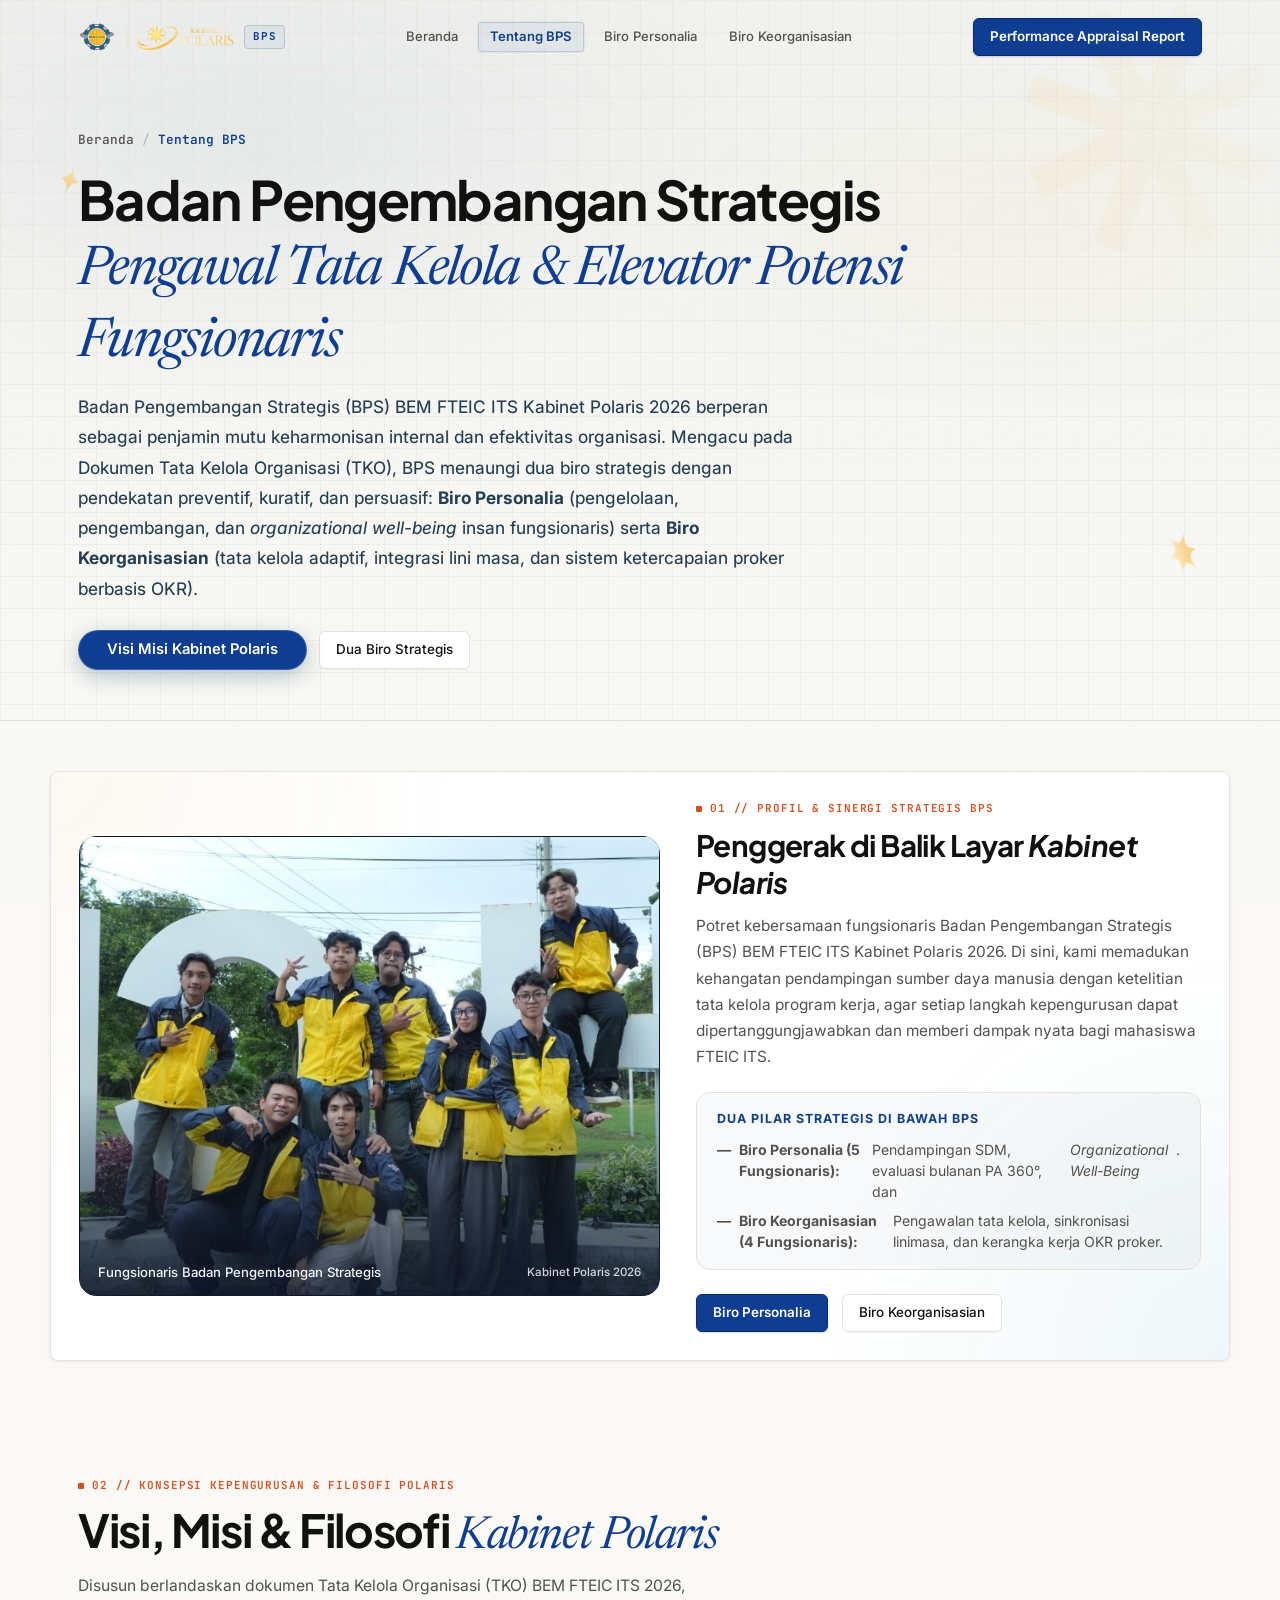
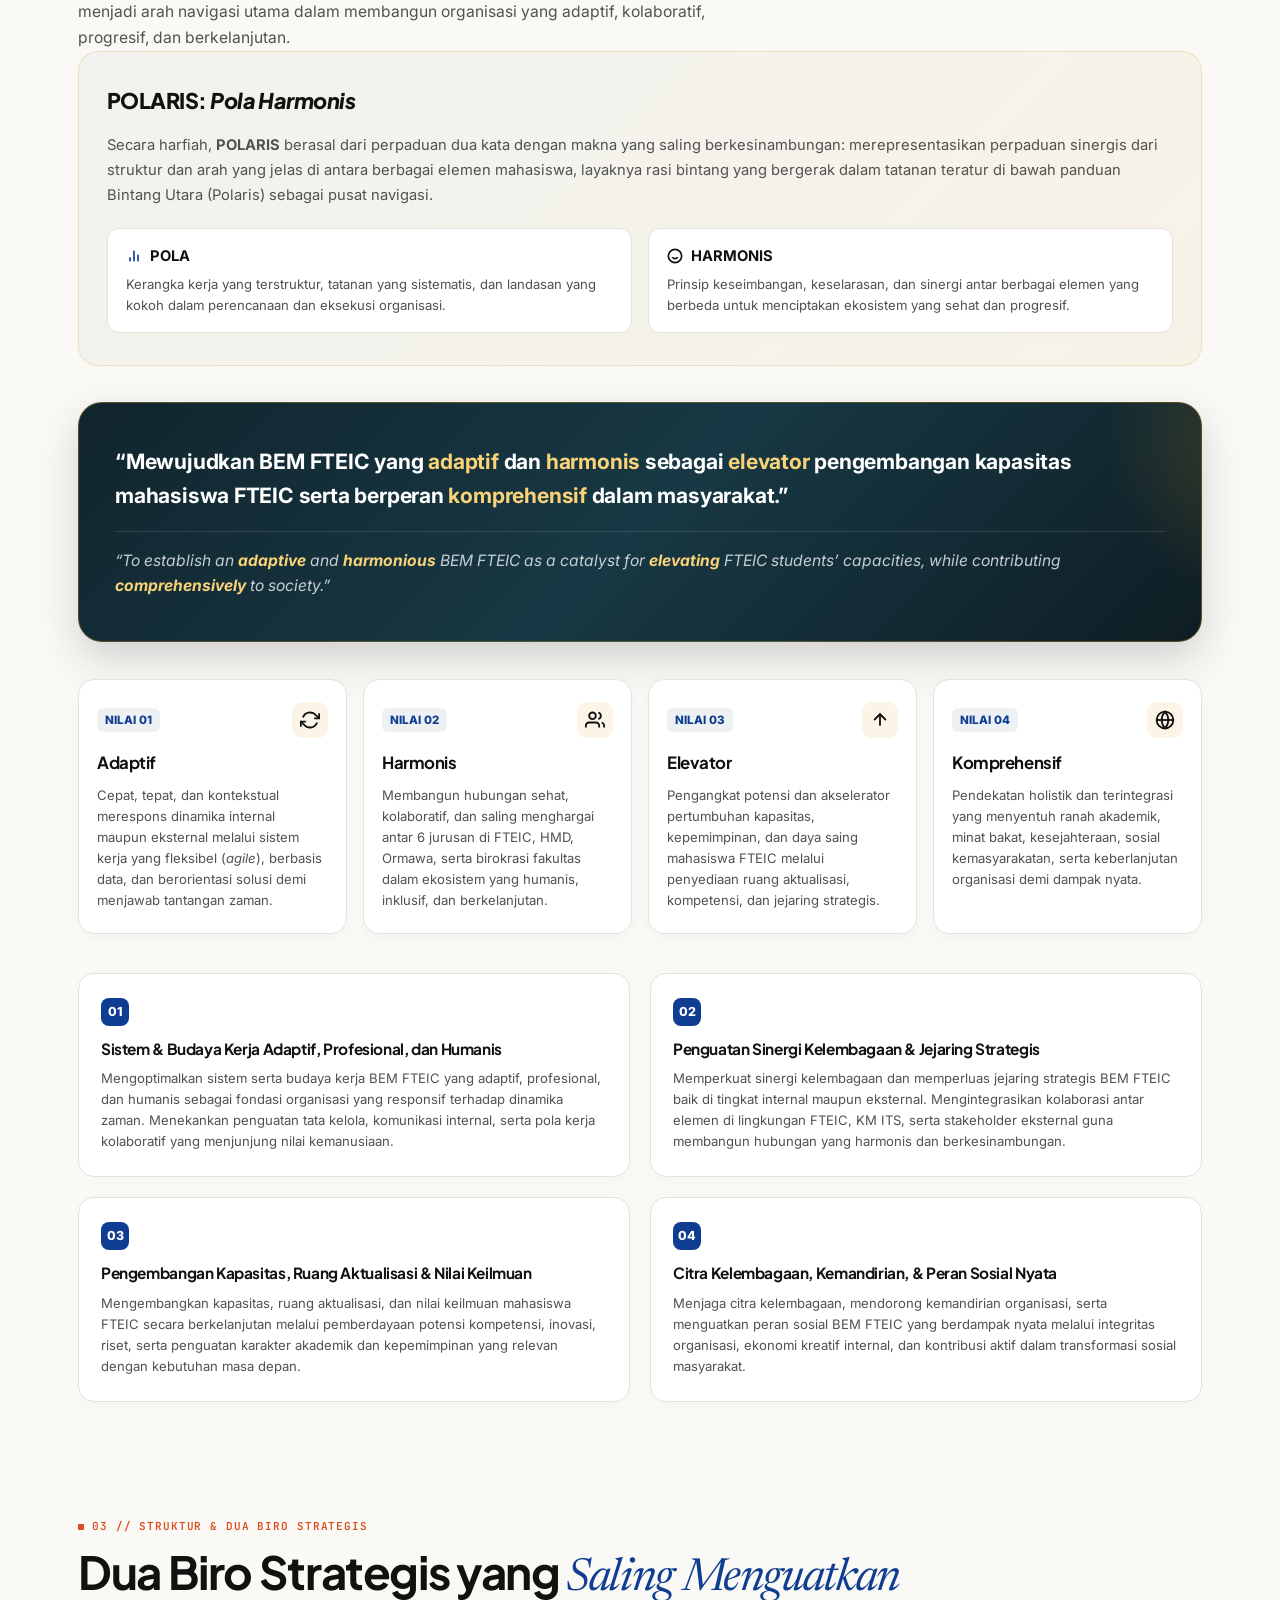
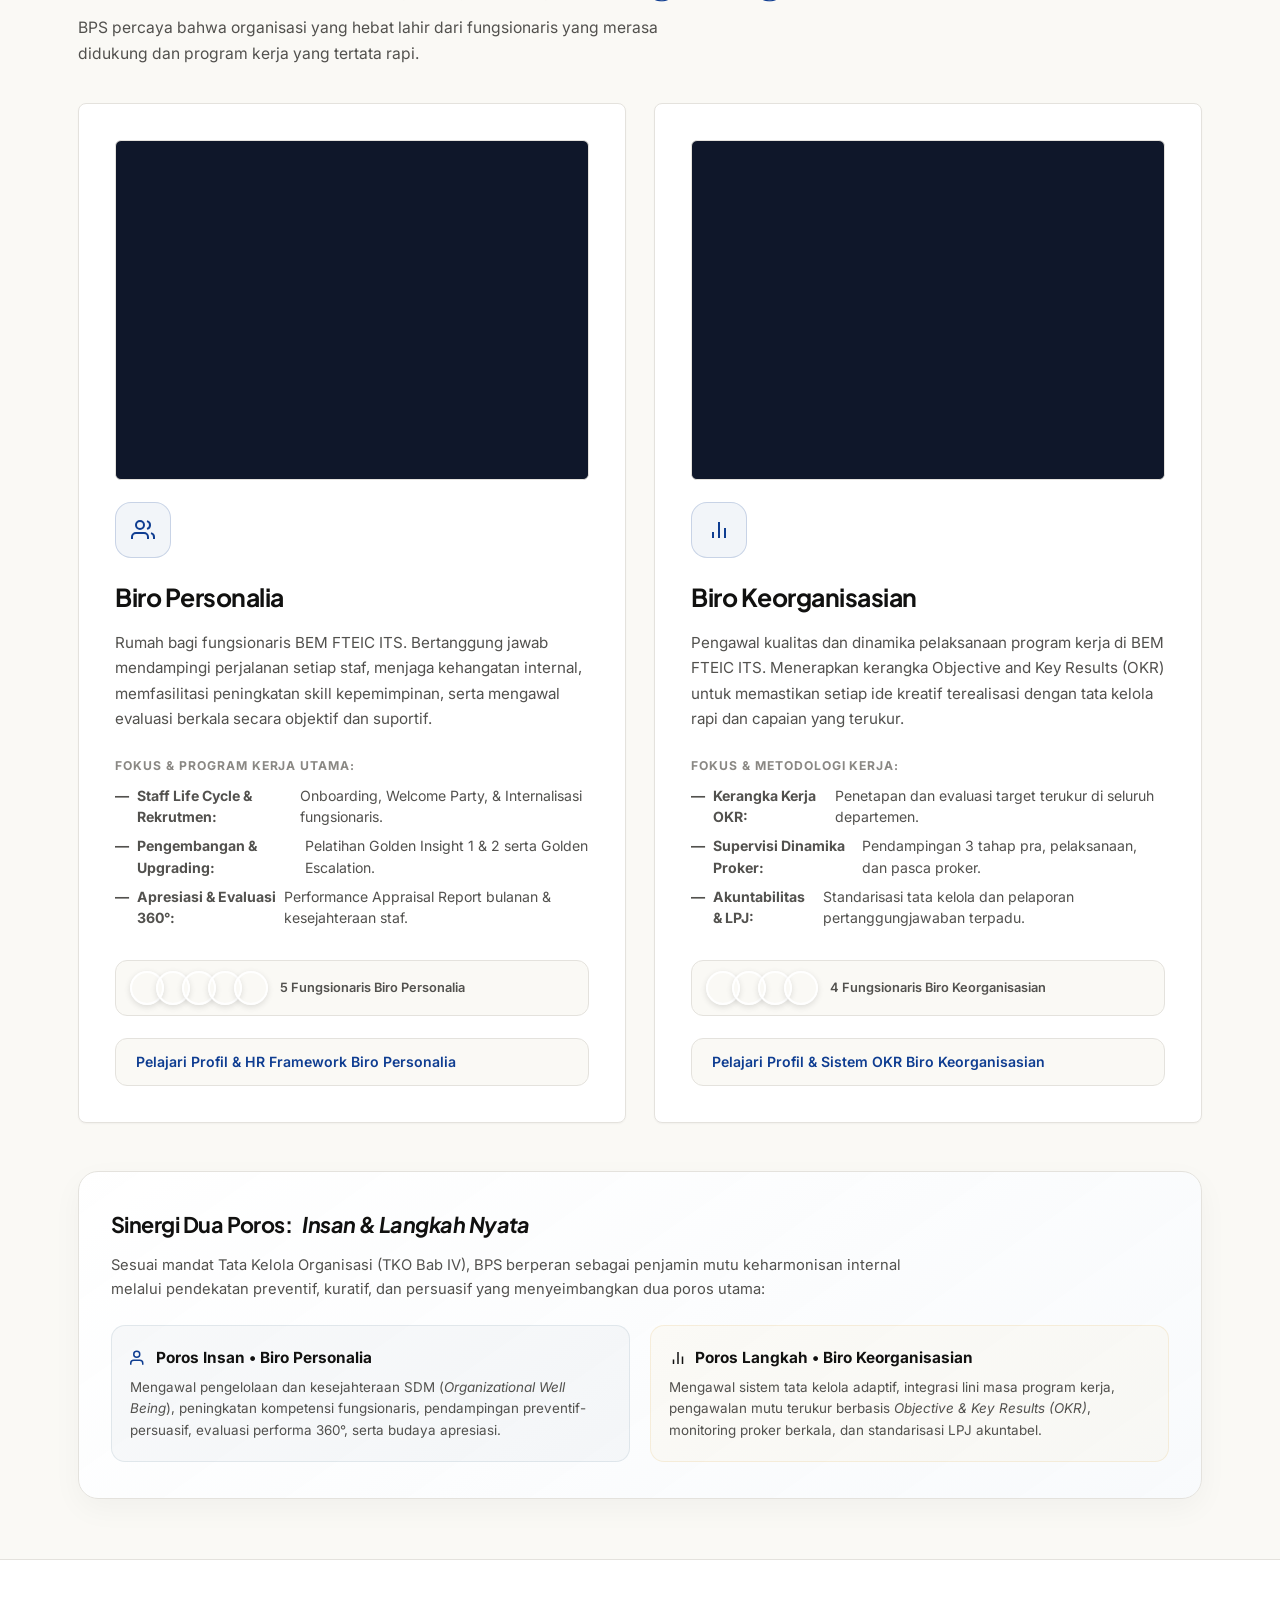
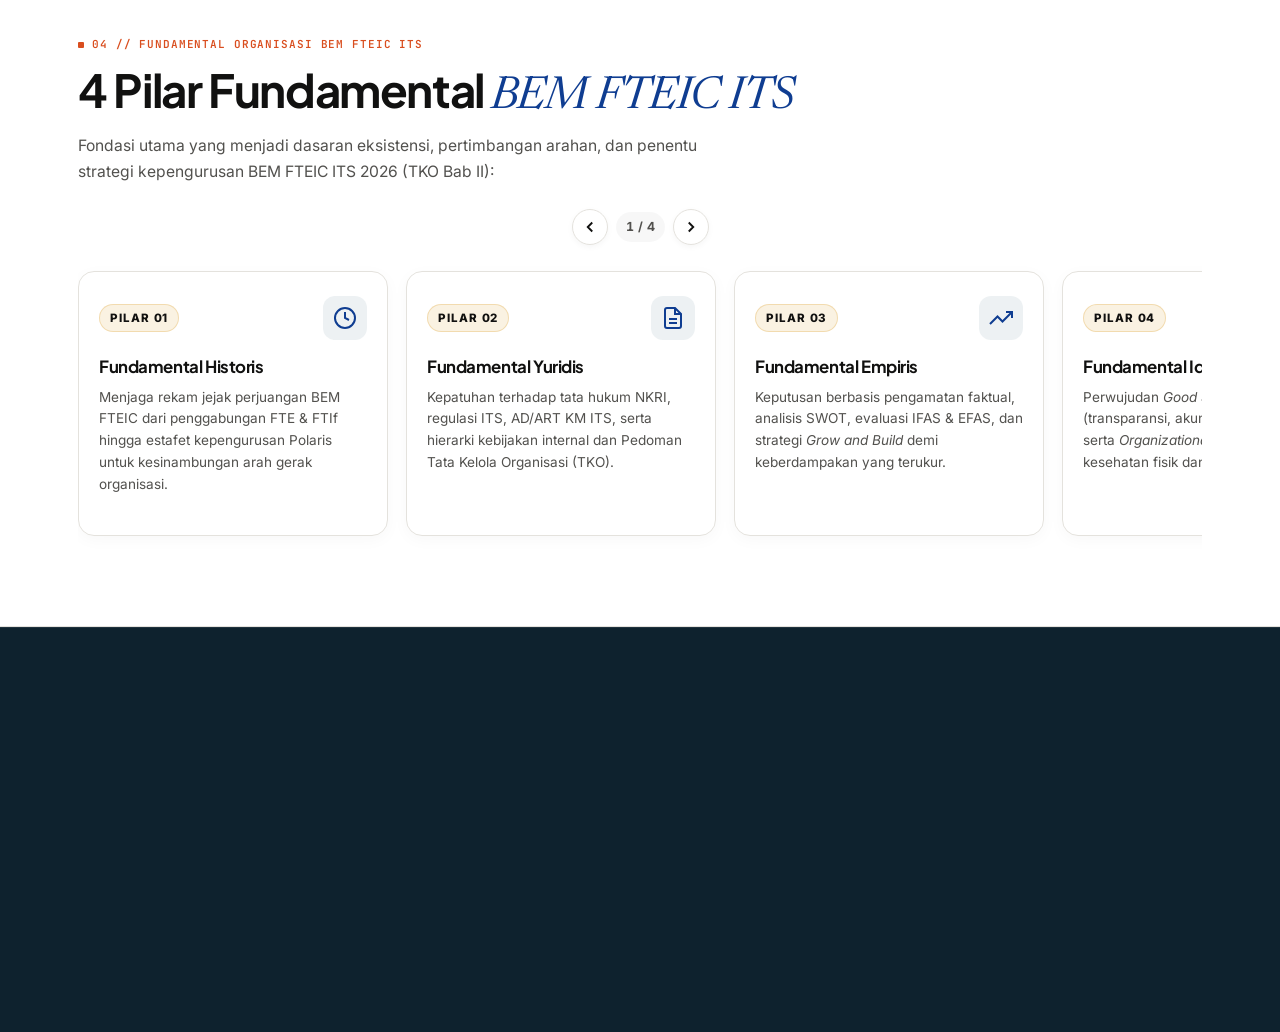
==== commit cf48517c: "style: overhaul UI to Swiss Editorial & Linear precision design system" ====
--- a/about-bps.html
+++ b/about-bps.html
@@ -16,18 +16,12 @@
   <link rel="preload" href="style.css" as="style" />
   <link rel="preload" href="app.js" as="script" />
 
-  <!-- Google Fonts (async loading for fast text render) -->
   <link rel="preconnect" href="https://fonts.googleapis.com" />
   <link rel="preconnect" href="https://fonts.gstatic.com" crossorigin />
   <link rel="dns-prefetch" href="https://fonts.googleapis.com" />
   <link
-    href="https://fonts.googleapis.com/css2?family=DM+Sans:ital,opsz,wght@0,9..40,300;0,9..40,400;0,9..40,500;0,9..40,600;0,9..40,700;1,9..40,400&family=Playfair+Display:ital,wght@0,600;0,700;1,600&display=swap"
-    rel="stylesheet" media="print" onload="this.media='all'" />
-  <noscript>
-    <link
-      href="https://fonts.googleapis.com/css2?family=DM+Sans:ital,opsz,wght@0,9..40,300;0,9..40,400;0,9..40,500;0,9..40,600;0,9..40,700;1,9..40,400&family=Playfair+Display:ital,wght@0,600;0,700;1,600&display=swap"
-      rel="stylesheet" />
-  </noscript>
+    href="https://fonts.googleapis.com/css2?family=Instrument+Serif:ital@0;1&family=Inter:wght@400;500;600;700&family=JetBrains+Mono:ital,wght@0,400;0,500;0,600;0,700;1,400&family=Newsreader:ital,opsz,wght@0,6..72,400;0,6..72,500;0,6..72,600;1,6..72,400;1,6..72,500&family=Plus+Jakarta+Sans:wght@500;600;700;800&display=swap"
+    rel="stylesheet" />
 
   <!-- Custom Stylesheet -->
   <link rel="stylesheet" href="style.css" />
@@ -131,7 +125,7 @@
           </div>
         </div>
         <div class="team-showcase-content">
-          <div class="editorial-scope-title">PROFIL &amp; SINERGI STRATEGIS BPS</div>
+          <span class="swiss-section-overline">01 // PROFIL &amp; SINERGI STRATEGIS BPS</span>
           <h2 class="team-showcase-title">Penggerak di Balik Layar <em>Kabinet Polaris</em></h2>
           <p class="team-showcase-desc">
             Potret kebersamaan fungsionaris Badan Pengembangan Strategis (BPS) BEM FTEIC ITS Kabinet Polaris 2026. Di
@@ -163,8 +157,8 @@
 
   <!-- ── 2.8 KONSEPSI KEPENGURUSAN: VISI, MISI & TATA KELOLA KABINET POLARIS ── -->
   <section class="container polaris-conception-section" id="visi-misi">
+    <span class="swiss-section-overline">02 // KONSEPSI KEPENGURUSAN &amp; FILOSOFI POLARIS</span>
     <h2 class="section-title reveal">
-      <img src="assets/elements/elem-asterisk-8p.png" alt="" class="title-elem-icon" aria-hidden="true" />
       Visi, Misi &amp; Filosofi <em>Kabinet Polaris</em>
     </h2>
     <p class="section-sub reveal reveal-delay-1">
@@ -314,6 +308,7 @@
 
   <!-- ── 3. DUA BIRO STRATEGIS SHOWCASE ── -->
   <section class="container" id="dua-biro" style="padding-top: 40px; padding-bottom: 60px;">
+    <span class="swiss-section-overline">03 // STRUKTUR &amp; DUA BIRO STRATEGIS</span>
     <h2 class="section-title reveal">Dua Biro Strategis yang <em>Saling Menguatkan</em></h2>
     <p class="section-sub reveal reveal-delay-2">
       BPS percaya bahwa organisasi yang hebat lahir dari fungsionaris yang merasa didukung dan program kerja yang
@@ -458,8 +453,8 @@
   <section
     style="background: var(--surface); padding: 70px 0; border-top: 1px solid var(--border); border-bottom: 1px solid var(--border);">
     <div class="container">
+      <span class="swiss-section-overline">04 // FUNDAMENTAL ORGANISASI BEM FTEIC ITS</span>
       <h2 class="section-title reveal">
-        <img src="assets/elements/elem-diamond-star.png" alt="" class="title-elem-icon" aria-hidden="true" />
         4 Pilar Fundamental <em>BEM FTEIC ITS</em>
       </h2>
       <p class="section-sub reveal reveal-delay-2">
--- a/style.css
+++ b/style.css
@@ -1,67 +1,78 @@
-@import url('https://fonts.googleapis.com/css2?family=Plus+Jakarta+Sans:wght@500;600;700;800&family=DM+Sans:ital,opsz,wght@0,9..40,400;0,9..40,500;0,9..40,600;0,9..40,700;1,9..40,400&family=JetBrains+Mono:wght@400;500;600&display=swap');
+@import url('https://fonts.googleapis.com/css2?family=Instrument+Serif:ital@0;1&family=Inter:wght@400;500;600;700&family=JetBrains+Mono:ital,wght@0,400;0,500;0,600;0,700;1,400&family=Newsreader:ital,opsz,wght@0,6..72,400;0,6..72,500;0,6..72,600;1,6..72,400;1,6..72,500&family=Plus+Jakarta+Sans:wght@500;600;700;800&display=swap');
 
 /* ==========================================================================
-   Clearwave Design System — Customized for BEM FTEIC ITS
-   Biro Personalia & Biro Keorganisasian Staff Evaluation Portal
-   Linear & Raycast Tier Modern Aesthetic Architecture
+   Swiss Editorial & High-Craft Precision Design System
+   BEM FTEIC ITS 2026 — Badan Pengembangan Strategis
+   Performance Appraisal & Organizational Evaluation Portal
    ========================================================================== */
 
-/* ── DESIGN TOKENS ── */
+/* ── DESIGN TOKENS (SWISS EDITORIAL + LINEAR / GEIST PRECISION) ── */
 :root {
-  /* Typography Hierarchy (Plus Jakarta Sans Display + DM Sans Body) */
+  /* Typography Hierarchy */
   --font-display: 'Plus Jakarta Sans', -apple-system, BlinkMacSystemFont, 'Segoe UI', Roboto, sans-serif;
-  --font-body: 'DM Sans', -apple-system, BlinkMacSystemFont, 'Segoe UI', Roboto, sans-serif;
+  --font-serif: 'Newsreader', 'Instrument Serif', Georgia, serif;
+  --font-body: 'Inter', 'Plus Jakarta Sans', -apple-system, BlinkMacSystemFont, 'Segoe UI', Roboto, sans-serif;
   --font-mono: 'JetBrains Mono', ui-monospace, SFMono-Regular, Menlo, Monaco, Consolas, monospace;
 
-  /* Core Atmospheric Backgrounds: Slate-neutral, anti-glare */
-  --bg: #F8FAFC;
-  --bg-alt: #F1F5F9;
+  /* Surface Primary: Warm Alabaster Paper & Carbon Ink */
+  --bg: #FAF9F5;
+  --bg-alt: #F3F1EC;
   --surface: #FFFFFF;
-  --surface-2: #FFFFFF;
-  --surface-glass: rgba(255, 255, 255, 0.85);
-
-  /* BEM FTEIC Brand Identity: Deep Ocean Petrol Navy */
-  --accent: #1D536B;
-  --accent-hover: #143C4F;
-  --accent-mid: #256C8A;
-  --accent-light: #3D88AA;
-  --accent-ghost: rgba(29, 83, 107, 0.08);
-  --accent-border: rgba(29, 83, 107, 0.18);
-
-  /* Kabinet Polaris Secondary: Radiant Warm Sun Gold */
-  --gold: #D69415;
-  --gold-hover: #B87D0E;
-  --gold-mid: #E8A825;
-  --gold-light: #F7C042;
-  --gold-ghost: rgba(214, 148, 21, 0.10);
-  --gold-border: rgba(214, 148, 21, 0.25);
-
-  /* Logo Crimson Accent */
-  --crimson: #9B2850;
-  --crimson-ghost: rgba(155, 40, 80, 0.08);
-
-  /* Typography: Optimal contrast without harsh pure black (#000000 avoided) */
-  --text-1: #0F172A;
-  /* Slate 900: sharp, clear, comfortable */
-  --text-2: #334155;
-  /* Slate 700: balanced readability */
-  --text-3: #64748B;
-  /* Slate 500: subtle labels & captions */
-
-  /* Borders & Shadows (Subtle, multi-layered diffuse elevation) */
-  --border: rgba(15, 23, 42, 0.08);
-  --border-subtle: rgba(15, 23, 42, 0.04);
-  --border-hover: rgba(29, 83, 107, 0.28);
-  --shadow-sm: 0 1px 2px rgba(15, 23, 42, 0.04), 0 1px 3px rgba(15, 23, 42, 0.05);
-  --shadow-md: 0 4px 12px -2px rgba(15, 23, 42, 0.06), 0 2px 6px -1px rgba(15, 23, 42, 0.04);
-  --shadow-lg: 0 12px 30px -4px rgba(15, 23, 42, 0.08), 0 4px 10px -2px rgba(15, 23, 42, 0.03);
-
+  --surface-2: #F3F1EC;
+  --surface-well: #EBE8E1;
+  --surface-glass: rgba(250, 249, 245, 0.94);
+
+  /* Carbon Inks (High-Contrast Editorial) */
+  --text-1: #111110;       /* Deep Carbon Black */
+  --text-2: #52514E;       /* Warm Slate Gray */
+  --text-3: #8A8884;       /* Warm Stone Muted / Metadata */
+
+  /* Structural Hairline Borders (Exposed Swiss Grid Lines) */
+  --border: #E4E2DD;
+  --border-subtle: #ECEAE4;
+  --border-hover: #0F3D91;
+  --border-focus: #0F3D91;
+
+  /* Brand & Semantic Accents */
+  --accent: #0F3D91;       /* Deep Maritime ITS Cobalt (Solid, Authoritative, Never Neon) */
+  --accent-hover: #0A2B68;
+  --accent-mid: #154FB8;
+  --accent-light: #2563EB;
+  --accent-ghost: rgba(15, 61, 145, 0.05);
+  --accent-border: rgba(15, 61, 145, 0.18);
+
+  --vermilion: #D94E1F;    /* International Editorial Vermilion */
+  --vermilion-hover: #B83C12;
+  --vermilion-ghost: rgba(217, 78, 31, 0.07);
+  --vermilion-border: rgba(217, 78, 31, 0.22);
+
+  --gold: #B45309;         /* Warm Ochre / Polaris Amber */
+  --gold-hover: #92400E;
+  --gold-mid: #D97706;
+  --gold-light: #F59E0B;
+  --gold-ghost: rgba(180, 83, 9, 0.07);
+  --gold-border: rgba(180, 83, 9, 0.22);
+
+  --crimson: #991B1B;      /* Deep Editorial Crimson */
+  --crimson-ghost: rgba(153, 27, 27, 0.06);
+
+  --emerald: #166534;      /* Forest Emerald */
+  --emerald-ghost: rgba(22, 101, 52, 0.07);
+  --emerald-border: rgba(22, 101, 52, 0.22);
+
+  /* Swiss Precision Radii (Strictly No 24px Bubble Cards) */
+  --radius-sm: 4px;
+  --radius: 6px;
+  --radius-lg: 8px;
+
+  /* Ultra-Subtle Editorial Elevation (Zero Muddy Spread Shadows) */
+  --shadow-sm: 0 1px 2px rgba(17, 17, 16, 0.04);
+  --shadow-md: 0 2px 4px rgba(17, 17, 16, 0.05), 0 1px 2px rgba(17, 17, 16, 0.03);
+  --shadow-lg: 0 4px 12px rgba(17, 17, 16, 0.06), 0 1px 3px rgba(17, 17, 16, 0.04);
+
+  --transition-fast: all 120ms ease-out;
   --silk: cubic-bezier(0.16, 1, 0.3, 1);
-  --silk-dur: 0.7s;
-  --transition-fast: all 0.2s cubic-bezier(0.16, 1, 0.3, 1);
-  --radius-sm: 8px;
-  --radius: 16px;
-  --radius-lg: 24px;
+  --silk-dur: 0.25s;
 }
 
 /* ── RESET & BASE ── */
@@ -183,28 +194,52 @@
   display: none !important;
 }
 
+/* Swiss-style numbered monospace overline */
+.swiss-section-overline {
+  display: inline-flex;
+  align-items: center;
+  gap: 8px;
+  font-family: var(--font-mono);
+  font-size: 11px;
+  font-weight: 600;
+  letter-spacing: 0.08em;
+  text-transform: uppercase;
+  color: var(--vermilion);
+  margin-bottom: 10px;
+}
+
+.swiss-section-overline::before {
+  content: "";
+  display: inline-block;
+  width: 6px;
+  height: 6px;
+  background: var(--vermilion);
+  border-radius: 1px;
+}
+
 .section-title {
   font-family: var(--font-display);
-  font-size: clamp(2rem, 4vw, 3rem);
-  font-weight: 700;
-  letter-spacing: -0.028em;
-  line-height: 1.15;
+  font-size: clamp(2rem, 3.8vw, 2.85rem);
+  font-weight: 700;
+  letter-spacing: -0.03em;
+  line-height: 1.12;
   color: var(--text-1);
 }
 
 .section-title em {
   font-style: italic;
-  font-family: 'Playfair Display', serif;
+  font-family: var(--font-serif);
+  font-weight: 400;
   color: var(--accent);
 }
 
 .section-sub {
   font-family: var(--font-body);
-  font-size: 1.05rem;
-  line-height: 1.7;
+  font-size: 0.98rem;
+  line-height: 1.65;
   color: var(--text-2);
-  max-width: 560px;
-  margin-top: 14px;
+  max-width: 65ch;
+  margin-top: 10px;
 }
 
 /* ── SCROLL REVEAL ── */
@@ -262,11 +297,10 @@
 }
 
 .nav.scrolled {
-  padding: 12px 0;
-  background: rgba(232, 244, 242, 0.94);
-  backdrop-filter: blur(16px);
-  -webkit-backdrop-filter: blur(16px);
-  box-shadow: 0 1px 0 var(--border), var(--shadow-sm);
+  padding: 10px 0;
+  background: rgba(250, 249, 245, 0.96);
+  border-bottom: 1px solid var(--border);
+  box-shadow: 0 1px 3px rgba(17, 17, 16, 0.04);
 }
 
 .nav-inner {
@@ -288,45 +322,46 @@
 }
 
 .nav-logo-bem {
-  height: 42px;
+  height: 38px;
   width: auto;
   object-fit: contain;
-  transition: transform 0.3s var(--silk);
+  transition: opacity 120ms ease-out;
 }
 
 .nav-logo:hover .nav-logo-bem {
-  transform: scale(1.05);
+  opacity: 0.85;
 }
 
 .nav-logo-divider {
-  width: 1.5px;
-  height: 28px;
+  width: 1px;
+  height: 24px;
   background: var(--border);
 }
 
 .nav-logo-kabinet {
-  height: 28px;
+  height: 26px;
   width: auto;
   object-fit: contain;
-  transition: transform 0.3s var(--silk);
+  transition: opacity 120ms ease-out;
 }
 
 .logo-badge {
-  font-size: 0.7rem;
-  font-weight: 700;
-  letter-spacing: 0.05em;
+  font-family: var(--font-mono);
+  font-size: 0.68rem;
+  font-weight: 700;
+  letter-spacing: 0.08em;
   text-transform: uppercase;
   color: var(--accent);
   background: var(--accent-ghost);
   border: 1px solid var(--accent-border);
-  padding: 3px 10px;
-  border-radius: 100px;
+  padding: 2px 8px;
+  border-radius: var(--radius-sm);
 }
 
 .nav-links {
   display: flex;
   align-items: center;
-  gap: 8px;
+  gap: 6px;
   list-style: none;
   flex-wrap: nowrap;
 }
@@ -336,12 +371,14 @@
 }
 
 .nav-links a {
-  font-size: 0.84rem;
-  font-weight: 600;
+  font-family: var(--font-body);
+  font-size: 0.82rem;
+  font-weight: 500;
   color: var(--text-2);
-  padding: 6px 13px;
-  border-radius: 100px;
-  transition: all 0.25s var(--silk);
+  padding: 6px 12px;
+  border-radius: var(--radius-sm);
+  border: 1px solid transparent;
+  transition: all 120ms ease-out;
   white-space: nowrap !important;
   display: inline-flex;
   align-items: center;
@@ -351,9 +388,16 @@
 }
 
 .nav-links a:hover {
+  color: var(--text-1);
+  background: var(--bg-alt);
+  border-color: var(--border);
+}
+
+.nav-links a.active {
   color: var(--accent);
-  background: var(--accent-ghost);
-  box-shadow: inset 0 0 0 1px var(--accent-border);
+  background: var(--surface);
+  border-color: var(--border);
+  font-weight: 600;
 }
 
 .nav-cta {
@@ -367,60 +411,36 @@
   display: flex;
   align-items: center;
   gap: 6px;
-  font-size: 0.75rem;
+  font-size: 0.74rem;
   font-weight: 600;
   color: var(--text-2);
-  background: var(--surface-2);
+  background: var(--surface);
   border: 1px solid var(--border);
-  padding: 6px 12px;
-  border-radius: 100px;
+  padding: 5px 10px;
+  border-radius: var(--radius-sm);
   box-shadow: var(--shadow-sm);
   white-space: nowrap;
 }
 
 .status-chip-dot {
-  width: 7px;
-  height: 7px;
+  width: 6px;
+  height: 6px;
   border-radius: 50%;
-  background: var(--gold);
-  box-shadow: 0 0 6px var(--gold);
+  background: var(--emerald);
 }
 
 .btn-primary {
-  font-size: 0.85rem;
+  font-family: var(--font-body);
+  font-size: 0.84rem;
   font-weight: 600;
-  color: #fff !important;
+  color: #FFFFFF !important;
   background: var(--accent);
-  padding: 8px 18px;
-  border-radius: 100px;
-  transition: all 0.25s var(--silk);
-  box-shadow: 0 4px 14px rgba(29, 83, 107, 0.22);
-  display: inline-flex;
-  align-items: center;
-  justify-content: center;
-  gap: 6px;
-  white-space: nowrap;
-  border: 1.5px solid transparent;
-  text-decoration: none;
-  cursor: pointer;
-}
-
-.btn-primary:hover {
-  background: var(--accent-mid);
-  transform: translateY(-1px);
-  box-shadow: 0 6px 18px rgba(29, 83, 107, 0.32);
-}
-
-.btn-outline {
-  font-size: 0.85rem;
-  font-weight: 600;
-  color: var(--accent) !important;
-  background: #FFFFFF;
-  border: 1.5px solid var(--accent-border);
-  padding: 8px 18px;
-  border-radius: 100px;
-  transition: all 0.25s var(--silk);
-  box-shadow: var(--shadow-sm);
+  height: 38px;
+  padding: 0 16px;
+  border-radius: var(--radius);
+  border: 1px solid var(--accent-hover);
+  transition: all 120ms ease-out;
+  box-shadow: 0 1px 2px rgba(15, 61, 145, 0.2);
   display: inline-flex;
   align-items: center;
   justify-content: center;
@@ -430,12 +450,38 @@
   cursor: pointer;
 }
 
+.btn-primary:hover {
+  background: var(--accent-hover);
+  border-color: #061c47;
+  transform: translateY(-1px);
+  box-shadow: 0 2px 4px rgba(15, 61, 145, 0.25);
+}
+
+.btn-outline {
+  font-family: var(--font-body);
+  font-size: 0.84rem;
+  font-weight: 500;
+  color: var(--text-1) !important;
+  background: var(--surface);
+  border: 1px solid var(--border);
+  height: 38px;
+  padding: 0 16px;
+  border-radius: var(--radius);
+  transition: all 120ms ease-out;
+  box-shadow: var(--shadow-sm);
+  display: inline-flex;
+  align-items: center;
+  justify-content: center;
+  gap: 6px;
+  white-space: nowrap;
+  text-decoration: none;
+  cursor: pointer;
+}
+
 .btn-outline:hover {
-  background: var(--accent-ghost);
-  border-color: var(--accent);
-  color: var(--accent-hover) !important;
-  transform: translateY(-1px);
-  box-shadow: var(--shadow-md);
+  background: var(--bg-alt);
+  border-color: #D1CFCA;
+  color: var(--text-1) !important;
 }
 
 .btn-gold {
@@ -548,30 +594,17 @@
 }
 
 /* ── 2. HERO SECTION ── */
-.hero {
-  min-height: 85vh;
-  display: flex;
-  align-items: center;
-  padding: 130px 0 70px;
+/* ── 2. HERO SECTION: ASYMMETRIC SWISS EDITORIAL MASTHEAD ── */
+.hero,
+.hero-swiss-masthead,
+.hero-internalisasi-bg {
+  min-height: 84vh;
+  display: flex;
+  align-items: center;
+  padding: 120px 0 60px;
   position: relative;
   overflow: hidden;
-}
-
-/* ── HERO DENGAN BACKGROUND FOTO BERSAMA INTERNALISASI ── */
-.hero-internalisasi-bg {
-  min-height: 94vh;
-  display: flex;
-  align-items: center;
-  justify-content: center;
-  padding: 140px 0 90px;
-  position: relative;
-  overflow: hidden;
-  background-color: #0b1320;
-}
-
-.hero-internalisasi-bg::before,
-.hero-internalisasi-bg::after {
-  display: none !important;
+  background-color: var(--bg);
 }
 
 .hero-bg-photo-wrapper {
@@ -582,16 +615,16 @@
   z-index: 1;
   pointer-events: none;
   overflow: hidden;
+  opacity: 0.08;
+  mix-blend-mode: multiply;
+  filter: grayscale(100%) contrast(115%);
 }
 
 .hero-bg-photo {
   width: 100%;
   height: 100%;
   object-fit: cover;
-  object-position: center 60%;
-  transform-origin: center center;
-  transition: opacity 0.1s ease-out, transform 0.1s ease-out;
-  will-change: opacity, transform;
+  object-position: center 30%;
 }
 
 .hero-bg-photo-overlay {
@@ -599,122 +632,311 @@
   inset: 0;
   background: linear-gradient(
     180deg,
-    rgba(11, 19, 32, 0.78) 0%,
-    rgba(11, 19, 32, 0.48) 35%,
-    rgba(11, 19, 32, 0.68) 75%,
-    var(--bg, #FAF8F5) 100%
+    rgba(250, 249, 245, 0.4) 0%,
+    rgba(250, 249, 245, 0.9) 70%,
+    var(--bg) 100%
   );
   pointer-events: none;
-  transition: opacity 0.1s ease-out;
-}
-
-.hero-inner-editorial {
+}
+
+.hero-editorial-grid {
+  display: grid;
+  grid-template-columns: 1.15fr 0.85fr;
+  gap: 48px;
+  align-items: start;
   position: relative;
-  max-width: 880px;
-  margin: 0 auto;
-  text-align: center;
+  z-index: 2;
+  width: 100%;
+}
+
+@media (max-width: 960px) {
+  .hero-editorial-grid {
+    grid-template-columns: 1fr;
+    gap: 36px;
+  }
+}
+
+.hero-masthead-col {
   display: flex;
   flex-direction: column;
-  align-items: center;
-  z-index: 2;
-}
-
-.hero-internalisasi-bg .magic-pill-badge {
-  margin-bottom: 22px;
-  background: rgba(15, 23, 42, 0.68);
-  backdrop-filter: blur(12px);
-  -webkit-backdrop-filter: blur(12px);
-  border: 1px solid rgba(255, 255, 255, 0.22);
-  box-shadow: 0 4px 20px rgba(0, 0, 0, 0.25);
-}
-
-.hero-internalisasi-bg .magic-pill-title {
-  color: #E2E8F0;
-}
-
-.hero-internalisasi-bg .magic-pill-desc {
-  color: #CBD5E1;
-}
-
-.hero-internalisasi-bg .hero-title {
-  color: #FFFFFF;
-  text-shadow: 0 2px 24px rgba(0, 0, 0, 0.65);
-  font-size: clamp(2.3rem, 4.8vw, 3.9rem);
-  line-height: 1.15;
-  margin-bottom: 22px;
-}
-
-.hero-internalisasi-bg .magic-shiny-text {
-  background: linear-gradient(135deg, #FDE047 0%, #EAB308 45%, #38BDF8 100%);
-  -webkit-background-clip: text;
-  -webkit-text-fill-color: transparent;
-  filter: drop-shadow(0 2px 12px rgba(234, 179, 8, 0.35));
-}
-
-.hero-internalisasi-bg .hero-sub {
-  color: rgba(241, 245, 249, 0.94);
-  text-shadow: 0 1px 12px rgba(0, 0, 0, 0.7);
-  max-width: 740px;
-  margin-left: auto;
-  margin-right: auto;
-  margin-bottom: 34px;
-  font-size: 1.05rem;
-  line-height: 1.75;
-}
-
-.hero-internalisasi-bg .hero-actions {
+  gap: 18px;
+}
+
+.hero-institutional-kicker {
+  display: inline-flex;
+  align-items: center;
+  gap: 8px;
+  padding: 5px 12px;
+  background: var(--surface);
+  border: 1px solid var(--border);
+  border-radius: var(--radius-sm);
+  width: fit-content;
+}
+
+.swiss-kicker-dot {
+  width: 6px;
+  height: 6px;
+  background: var(--vermilion);
+  border-radius: 50%;
+}
+
+.swiss-kicker-text {
+  font-family: var(--font-mono);
+  font-size: 0.72rem;
+  font-weight: 600;
+  letter-spacing: 0.08em;
+  text-transform: uppercase;
+  color: var(--text-2);
+}
+
+.hero-title {
+  font-family: var(--font-display);
+  font-size: clamp(2.3rem, 4.2vw, 3.5rem);
+  font-weight: 700;
+  line-height: 1.08;
+  letter-spacing: -0.035em;
+  color: var(--text-1);
+}
+
+.hero-title-serif,
+.hero-title .hero-title-serif,
+.hero-title .magic-shiny-text {
+  font-family: var(--font-serif);
+  font-weight: 400;
+  font-style: italic;
+  color: var(--accent);
+  letter-spacing: -0.01em;
+  background: none !important;
+  -webkit-text-fill-color: initial !important;
+  filter: none !important;
+}
+
+.hero-sub {
+  font-family: var(--font-body);
+  font-size: 0.98rem;
+  line-height: 1.68;
+  color: var(--text-2);
+  max-width: 60ch;
+}
+
+.hero-sub strong {
+  color: var(--text-1);
+  font-weight: 600;
+}
+
+.hero-actions {
+  display: flex;
+  align-items: center;
+  gap: 12px;
+  margin-top: 8px;
+  flex-wrap: wrap;
+}
+
+/* Tactile Physical Hardware Buttons */
+.btn-editorial-primary,
+.magic-shimmer-btn {
+  display: inline-flex;
+  align-items: center;
   justify-content: center;
-  gap: 16px;
-}
-
+  gap: 8px;
+  height: 40px;
+  padding: 0 18px;
+  background: var(--accent);
+  color: #FFFFFF !important;
+  border: 1px solid var(--accent-hover);
+  border-radius: var(--radius);
+  font-family: var(--font-body);
+  font-size: 0.88rem;
+  font-weight: 600;
+  text-decoration: none;
+  cursor: pointer;
+  box-shadow: 0 1px 2px rgba(15, 61, 145, 0.2);
+  transition: all 120ms ease-out;
+}
+
+.btn-editorial-primary:hover,
+.magic-shimmer-btn:hover {
+  background: var(--accent-hover);
+  border-color: #061c47;
+  color: #FFFFFF !important;
+  box-shadow: 0 2px 4px rgba(15, 61, 145, 0.25);
+  transform: translateY(-1px);
+}
+
+.btn-editorial-secondary,
 .btn-hero-secondary {
   display: inline-flex;
   align-items: center;
   justify-content: center;
-  padding: 13px 28px;
-  border-radius: 100px;
-  background: rgba(255, 255, 255, 0.12);
-  backdrop-filter: blur(12px);
-  -webkit-backdrop-filter: blur(12px);
-  border: 1.5px solid rgba(255, 255, 255, 0.35);
-  color: #FFFFFF !important;
+  gap: 8px;
+  height: 40px;
+  padding: 0 16px;
+  background: var(--surface);
+  color: var(--text-1) !important;
+  border: 1px solid var(--border);
+  border-radius: var(--radius);
+  font-family: var(--font-body);
+  font-size: 0.88rem;
+  font-weight: 500;
+  text-decoration: none;
+  cursor: pointer;
+  box-shadow: var(--shadow-sm);
+  transition: all 120ms ease-out;
+}
+
+.btn-editorial-secondary:hover,
+.btn-hero-secondary:hover {
+  background: var(--bg-alt);
+  border-color: #D1CFCA;
+  color: var(--text-1) !important;
+}
+
+/* Right Column: Executive Telemetry Ledger */
+.hero-telemetry-col {
+  width: 100%;
+}
+
+.telemetry-ledger-card {
+  background: var(--surface);
+  border: 1px solid var(--border);
+  border-radius: var(--radius-lg);
+  box-shadow: var(--shadow-sm);
+  overflow: hidden;
+}
+
+.telemetry-card-header {
+  padding: 12px 18px;
+  background: var(--bg-alt);
+  border-bottom: 1px solid var(--border);
+  display: flex;
+  align-items: center;
+  justify-content: space-between;
+}
+
+.telemetry-index-label {
+  font-family: var(--font-mono);
+  font-size: 0.72rem;
+  font-weight: 700;
+  letter-spacing: 0.08em;
+  color: var(--text-2);
+}
+
+.telemetry-status-badge {
+  display: inline-flex;
+  align-items: center;
+  gap: 6px;
+  padding: 3px 8px;
+  background: var(--emerald-ghost);
+  border: 1px solid var(--emerald-border);
+  border-radius: var(--radius-sm);
+  font-family: var(--font-mono);
+  font-size: 0.68rem;
+  font-weight: 700;
+  letter-spacing: 0.05em;
+  color: var(--emerald);
+}
+
+.status-live-dot {
+  width: 6px;
+  height: 6px;
+  background: var(--emerald);
+  border-radius: 50%;
+}
+
+.telemetry-rows {
+  padding: 4px 0;
+}
+
+.telemetry-row {
+  display: flex;
+  align-items: center;
+  justify-content: space-between;
+  padding: 10px 18px;
+  border-bottom: 1px solid var(--border-subtle);
+  font-size: 0.84rem;
+  gap: 12px;
+}
+
+.telemetry-row:last-child {
+  border-bottom: none;
+}
+
+.telemetry-label {
+  color: var(--text-2);
+  font-weight: 500;
+  flex-shrink: 0;
+}
+
+.telemetry-val {
+  color: var(--text-1);
   font-weight: 600;
-  font-size: 0.92rem;
-  text-decoration: none;
-  transition: all 0.3s var(--silk);
-}
-
-.btn-hero-secondary:hover {
-  background: rgba(255, 255, 255, 0.24);
-  border-color: rgba(255, 255, 255, 0.7);
-  transform: translateY(-2px);
-  box-shadow: 0 6px 20px rgba(0, 0, 0, 0.25);
-}
-
-/* Navbar contrast when sitting above internalisasi hero */
-.nav:not(.scrolled) .nav-links a {
-  color: rgba(255, 255, 255, 0.92);
-}
-
-.nav:not(.scrolled) .nav-links a:hover {
+  text-align: right;
+}
+
+.telemetry-val.mono-val {
+  font-family: var(--font-mono);
+  font-variant-numeric: tabular-nums;
+  font-size: 0.82rem;
+}
+
+.telemetry-chip {
+  display: inline-block;
+  padding: 2px 7px;
+  border-radius: 4px;
+  font-size: 0.74rem;
+  font-family: var(--font-mono);
+  background: var(--bg-alt);
+  border: 1px solid var(--border);
+  color: var(--text-3);
+}
+
+.telemetry-chip.active {
+  background: var(--accent-ghost);
+  border-color: var(--accent-border);
+  color: var(--accent);
+  font-weight: 600;
+}
+
+.telemetry-dept-strip {
+  padding: 12px 18px;
+  background: var(--bg-alt);
+  border-top: 1px solid var(--border);
+}
+
+.telemetry-strip-label {
+  display: block;
+  font-family: var(--font-mono);
+  font-size: 0.68rem;
+  font-weight: 600;
+  letter-spacing: 0.06em;
+  text-transform: uppercase;
+  color: var(--text-3);
+  margin-bottom: 8px;
+}
+
+.telemetry-dept-pills {
+  display: flex;
+  gap: 6px;
+  flex-wrap: wrap;
+}
+
+.telemetry-dept-btn {
+  padding: 4px 10px;
+  background: var(--surface);
+  border: 1px solid var(--border);
+  border-radius: var(--radius-sm);
+  font-family: var(--font-mono);
+  font-size: 0.74rem;
+  font-weight: 600;
+  color: var(--text-2);
+  cursor: pointer;
+  transition: all 120ms ease-out;
+}
+
+.telemetry-dept-btn:hover {
+  background: var(--accent);
+  border-color: var(--accent);
   color: #FFFFFF;
-  background: rgba(255, 255, 255, 0.18);
-}
-
-.nav:not(.scrolled) .status-chip {
-  background: rgba(15, 23, 42, 0.58);
-  border-color: rgba(255, 255, 255, 0.22);
-  color: #FFFFFF;
-}
-
-.nav:not(.scrolled) .logo-badge {
-  background: rgba(255, 255, 255, 0.12);
-  border-color: rgba(255, 255, 255, 0.25);
-  color: #FFFFFF;
-}
-
-.nav:not(.scrolled) .nav-hamburger span {
-  background: #FFFFFF;
 }
 
 .hero-polaris-star {
@@ -748,89 +970,85 @@
   flex-shrink: 0;
 }
 
-.hero-inner {
+/* ── 2B. SUBPAGE EDITORIAL MASTHEAD ── */
+.subpage-hero {
+  padding: 124px 0 52px;
   position: relative;
-  z-index: 1;
-  display: grid;
-  grid-template-columns: 1.1fr 0.9fr;
-  align-items: center;
-  gap: 56px;
-}
-
-.hero-badge {
+  overflow: hidden;
+  background-color: var(--bg);
+  border-bottom: 1px solid var(--border);
+}
+
+.subpage-header {
+  max-width: 820px;
+  margin-top: 14px;
+}
+
+.subpage-title {
+  font-family: var(--font-display);
+  font-size: clamp(2rem, 3.5vw, 2.9rem);
+  font-weight: 700;
+  line-height: 1.14;
+  letter-spacing: -0.03em;
+  color: var(--text-1);
+  margin-bottom: 14px;
+}
+
+.subpage-title em,
+.subpage-title .magic-shiny-text {
+  font-family: var(--font-serif);
+  font-style: italic;
+  font-weight: 400;
+  color: var(--accent);
+  background: none !important;
+  -webkit-text-fill-color: initial !important;
+}
+
+.subpage-sub {
+  font-family: var(--font-body);
+  font-size: 0.98rem;
+  line-height: 1.68;
+  color: var(--text-2);
+  max-width: 65ch;
+  margin-bottom: 24px;
+}
+
+.subpage-actions {
+  display: flex;
+  align-items: center;
+  gap: 12px;
+  flex-wrap: wrap;
+}
+
+/* Breadcrumb Styling */
+.breadcrumb {
   display: inline-flex;
   align-items: center;
   gap: 8px;
-  background: var(--surface-2);
-  border: 1px solid var(--accent-border);
-  border-radius: 100px;
-  padding: 6px 16px 6px 8px;
-  margin-bottom: 24px;
-  box-shadow: var(--shadow-sm);
-}
-
-.hero-badge-dot {
-  width: 24px;
-  height: 24px;
-  border-radius: 50%;
-  background: var(--accent);
-  display: flex;
-  align-items: center;
-  justify-content: center;
-  font-size: 11px;
-  color: #fff;
-  font-weight: 700;
-  flex-shrink: 0;
-}
-
-.hero-badge span {
-  font-size: 0.8125rem;
+  font-family: var(--font-mono);
+  font-size: 0.72rem;
+  font-weight: 500;
+  color: var(--text-3);
+  margin-bottom: 8px;
+}
+
+.breadcrumb a {
+  color: var(--text-2);
+  text-decoration: none;
+  transition: color 120ms ease-out;
+}
+
+.breadcrumb a:hover {
+  color: var(--accent);
+}
+
+.breadcrumb-separator {
+  color: var(--border);
+}
+
+.breadcrumb-current {
+  color: var(--text-1);
   font-weight: 600;
-  color: var(--text-2);
-}
-
-.hero-title {
-  font-family: var(--font-display);
-  font-size: clamp(2.4rem, 4.5vw, 3.8rem);
-  font-weight: 700;
-  letter-spacing: -0.03em;
-  line-height: 1.12;
-  margin-bottom: 20px;
-}
-
-.hero-title em {
-  font-style: italic;
-  font-family: 'Playfair Display', serif;
-  color: var(--accent);
-}
-
-.hero-sub {
-  font-size: 1.05rem;
-  line-height: 1.75;
-  color: var(--text-2);
-  max-width: 480px;
-  margin-bottom: 36px;
-}
-
-.hero-actions {
-  display: flex;
-  align-items: center;
-  gap: 14px;
-  flex-wrap: wrap;
-}
-
-.btn-primary-lg {
-  font-size: 0.9375rem;
-  font-weight: 600;
-  color: #fff;
-  background: var(--accent);
-  padding: 13px 30px;
-  border-radius: 100px;
-  display: inline-flex;
-  align-items: center;
-  gap: 10px;
-  transition: all 0.3s var(--silk);
-  box-shadow: 0 6px 24px rgba(29, 83, 107, 0.30);
 }
 
 .btn-primary-lg:hover {
@@ -1235,18 +1453,18 @@
 
 /* Controls (Search + Filters with full department names) */
 .controls-wrapper {
-  margin-bottom: 44px;
+  margin-bottom: 32px;
 }
 
 .controls-inner {
-  background: var(--surface-2);
+  background: var(--surface);
   border: 1px solid var(--border);
-  border-radius: 20px;
-  padding: 14px 18px;
+  border-radius: var(--radius);
+  padding: 12px 16px;
   box-shadow: var(--shadow-sm);
   display: flex;
   flex-direction: column;
-  gap: 14px;
+  gap: 12px;
 }
 
 @media (min-width: 1200px) {
@@ -1260,76 +1478,84 @@
 .filter-tabs {
   display: flex;
   align-items: center;
-  gap: 8px;
+  gap: 6px;
   flex-wrap: wrap;
 }
 
 .filter-pill {
+  font-family: var(--font-body);
   font-size: 0.8rem;
-  font-weight: 600;
+  font-weight: 500;
   color: var(--text-2);
-  padding: 7px 14px;
-  border-radius: 100px;
-  background: var(--bg);
+  height: 32px;
+  padding: 0 12px;
+  border-radius: var(--radius-sm);
+  background: var(--bg-alt);
   border: 1px solid var(--border);
-  transition: all 0.25s var(--silk);
+  transition: all 120ms ease-out;
   white-space: nowrap;
   cursor: pointer;
+  display: inline-flex;
+  align-items: center;
+  gap: 6px;
 }
 
 .filter-pill:hover {
-  color: var(--accent);
-  border-color: var(--accent-border);
-  background: var(--accent-ghost);
+  color: var(--text-1);
+  border-color: #D1CFCA;
+  background: var(--surface);
 }
 
 .filter-pill.active {
   background: var(--accent);
-  color: #fff;
+  color: #FFFFFF;
   border-color: var(--accent);
-  box-shadow: 0 3px 12px rgba(29, 83, 107, 0.25);
+  box-shadow: 0 1px 2px rgba(15, 61, 145, 0.25);
+  font-weight: 600;
 }
 
 .search-box {
   position: relative;
   display: flex;
   align-items: center;
-  width: 320px;
+  width: 300px;
   max-width: 100%;
 }
 
 .search-icon {
   position: absolute;
-  left: 14px;
+  left: 12px;
   color: var(--text-3);
   pointer-events: none;
 }
 
 .search-box input {
   width: 100%;
-  padding: 8px 34px 8px 38px;
-  border-radius: 100px;
+  height: 34px;
+  padding: 0 32px 0 34px;
+  border-radius: var(--radius-sm);
   border: 1px solid var(--border);
   background: var(--bg);
   color: var(--text-1);
-  font-size: 0.85rem;
+  font-family: var(--font-body);
+  font-size: 0.84rem;
   outline: none;
-  transition: border-color 0.3s, background 0.3s;
+  transition: border-color 120ms ease-out, background 120ms ease-out;
 }
 
 .search-box input:focus {
   border-color: var(--accent);
-  background: #fff;
+  background: #FFFFFF;
 }
 
 .clear-search-btn {
   position: absolute;
-  right: 12px;
+  right: 10px;
   font-size: 11px;
   color: var(--text-3);
   width: 18px;
   height: 18px;
-  border-radius: 50%;
+  border-radius: var(--radius-sm);
   display: flex;
   align-items: center;
   justify-content: center;
@@ -1338,28 +1564,29 @@
 
 .clear-search-btn:hover {
   color: var(--text-1);
-}
-
-/* Staff Grid - Perfectly Aligned & Balanced */
+  background: #D1CFCA;
+}
+
+/* Staff Grid - High-Density Swiss Bento Cards */
 .staff-grid {
   display: grid;
-  grid-template-columns: repeat(auto-fill, minmax(270px, 1fr));
-  gap: 24px;
+  grid-template-columns: repeat(auto-fill, minmax(260px, 1fr));
+  gap: 16px;
   align-items: stretch;
 }
 
-/* Staff Card - Strictly Unified Container Height */
+/* Staff Card - High-Craft Crisp White Card with Exposed Hairline */
 .staff-card {
-  background: var(--surface-2);
+  background: var(--surface);
   border: 1px solid var(--border);
-  border-radius: var(--radius-lg);
-  padding: 24px 18px 20px;
+  border-radius: var(--radius);
+  padding: 20px 16px 16px;
   display: flex;
   flex-direction: column;
   align-items: center;
   text-align: center;
   box-shadow: var(--shadow-sm);
-  transition: all 0.35s var(--silk);
+  transition: border-color 120ms ease-out, box-shadow 120ms ease-out, transform 120ms ease-out;
   cursor: pointer;
   position: relative;
   overflow: hidden;
@@ -1368,31 +1595,30 @@
 }
 
 .staff-card:hover {
-  transform: translateY(-5px);
-  border-color: var(--accent-border);
-  box-shadow: var(--shadow-md);
-}
-
-/* Staff Card Avatar - Exactly 86px */
+  transform: translateY(-1px);
+  border-color: var(--accent);
+  box-shadow: 0 4px 12px rgba(17, 17, 16, 0.06);
+}
+
+/* Staff Card Avatar */
 .card-avatar-wrap {
   position: relative;
-  width: 86px;
-  height: 86px;
+  width: 78px;
+  height: 78px;
   border-radius: 50%;
-  padding: 3px;
-  background: var(--bg);
-  border: 1.5px solid var(--border);
-  margin-bottom: 14px;
-  transition: all 0.35s var(--silk);
+  padding: 2px;
+  background: var(--surface);
+  border: 1px solid var(--border);
+  margin-bottom: 12px;
   flex-shrink: 0;
   display: flex;
   align-items: center;
   justify-content: center;
+  transition: border-color 120ms ease-out;
 }
 
 .staff-card:hover .card-avatar-wrap {
   border-color: var(--accent);
-  box-shadow: 0 0 16px rgba(29, 83, 107, 0.22);
 }
 
 .card-avatar-img {
@@ -1404,44 +1630,46 @@
 
 .card-avatar-status {
   position: absolute;
-  bottom: 3px;
-  right: 3px;
-  width: 14px;
-  height: 14px;
+  bottom: 2px;
+  right: 2px;
+  width: 12px;
+  height: 12px;
   border-radius: 50%;
-  background: #2A9D8F;
-  border: 2.5px solid #fff;
-}
-
-/* Card Name - Fixed 44px (exactly 2 lines), Vertically Centered */
+  background: var(--emerald);
+  border: 2px solid #FFFFFF;
+}
+
+/* Card Name */
 .card-name {
-  font-size: 1.02rem;
+  font-family: var(--font-display);
+  font-size: 0.98rem;
   font-weight: 700;
   color: var(--text-1);
   letter-spacing: -0.02em;
-  height: 44px;
-  line-height: 1.35;
+  height: 42px;
+  line-height: 1.3;
   display: flex;
   align-items: center;
   justify-content: center;
   text-align: center;
-  margin-bottom: 4px;
+  margin-bottom: 2px;
   width: 100%;
   flex-shrink: 0;
   word-break: break-word;
-  transition: color 0.3s;
+  transition: color 120ms ease-out;
 }
 
 .staff-card:hover .card-name {
   color: var(--accent);
 }
 
-/* Card Role Subtitle - Fixed 36px (exactly 2 lines), Vertically Centered */
+/* Card Role Subtitle */
 .card-role {
-  font-size: 0.77rem;
+  font-family: var(--font-body);
+  font-size: 0.76rem;
   font-weight: 500;
   color: var(--text-2);
-  height: 36px;
+  height: 34px;
   line-height: 1.3;
   display: flex;
   align-items: center;
@@ -1452,43 +1680,55 @@
   flex-shrink: 0;
 }
 
-/* Card Privacy Badge (Protects private scores from public view) */
-.card-privacy-badge {
+/* Card Period / Status Tag */
+.card-period-tag {
+  display: inline-flex;
+  align-items: center;
+  gap: 5px;
+  font-family: var(--font-mono);
+  font-size: 0.68rem;
+  padding: 3px 8px;
+  border-radius: var(--radius-sm);
+  background: var(--bg-alt);
+  border: 1px solid var(--border);
+  color: var(--text-2);
+  margin-bottom: 10px;
+}
+
+.card-period-dot {
+  width: 5px;
+  height: 5px;
+  border-radius: 50%;
+  background: var(--text-3);
+}
+
+/* Action Group */
+.card-actions-group {
   width: 100%;
-  margin-top: 10px;
-  margin-bottom: 14px;
-  padding: 8px 12px;
-  background: rgba(29, 83, 107, 0.05);
-  border: 1px solid var(--accent-border);
+  margin-top: auto;
+}
+
+.btn-card-action {
+  font-family: var(--font-body);
+  font-size: 0.78rem;
+  font-weight: 600;
+  height: 32px;
   border-radius: var(--radius-sm);
-  display: flex;
+  border: 1px solid var(--border);
+  background: var(--surface);
+  color: var(--text-1);
+  display: inline-flex;
   align-items: center;
   justify-content: center;
-  gap: 7px;
-  font-size: 0.73rem;
-  font-weight: 600;
-  color: var(--accent);
-  box-sizing: border-box;
-  transition: var(--transition-fast);
-}
-
-.staff-card:hover .card-privacy-badge {
-  background: rgba(29, 83, 107, 0.09);
+  gap: 6px;
+  cursor: pointer;
+  transition: all 120ms ease-out;
+}
+
+.btn-card-action:hover {
+  background: var(--accent);
   border-color: var(--accent);
-}
-
-.privacy-lock-dot {
-  width: 6px;
-  height: 6px;
-  border-radius: 50%;
-  background: var(--gold);
-  box-shadow: 0 0 6px var(--gold);
-  flex-shrink: 0;
-}
-
-.card-privacy-badge svg {
-  flex-shrink: 0;
-  color: var(--accent);
+  color: #FFFFFF;
 }
 
 /* Auth Target Badge inside Password Modal */
@@ -1979,44 +2219,42 @@
   color: rgba(255, 255, 255, 0.4);
 }
 
-/* ── 8. MODAL AUTENTIKASI PIN STAF ── */
+/* ── 8. MODAL AUTENTIKASI PIN STAF (Swiss Precision & Clean Focus) ── */
 .modal-overlay {
   position: fixed;
   inset: 0;
   z-index: 2000;
-  background: rgba(14, 34, 46, 0.65);
-  backdrop-filter: blur(10px);
-  -webkit-backdrop-filter: blur(10px);
+  background: rgba(17, 17, 16, 0.52);
   display: flex;
   align-items: center;
   justify-content: center;
   padding: 20px;
   opacity: 1;
-  transition: opacity 0.3s var(--silk);
+  transition: opacity 120ms ease-out;
 }
 
 .modal-card {
   width: 100%;
-  max-width: 400px;
-  background: var(--surface-2);
-  border-radius: var(--radius-lg);
-  border: 1px solid var(--accent-border);
-  box-shadow: 0 25px 50px -12px rgba(0, 0, 0, 0.45), 0 0 35px rgba(29, 83, 107, 0.15);
-  padding: 30px 26px 26px;
+  max-width: 440px;
+  background: var(--surface);
+  border-radius: var(--radius-lg, 8px);
+  border: 1px solid var(--border);
+  box-shadow: 0 16px 36px rgba(17, 17, 16, 0.12), 0 2px 6px rgba(17, 17, 16, 0.04);
+  padding: 28px 24px 24px;
   position: relative;
-  transform: scale(1);
-  animation: modalPopIn 0.35s cubic-bezier(0.16, 1, 0.3, 1) forwards;
-}
-
-@keyframes modalPopIn {
+  transform: translateY(0);
+  animation: modalFadeIn 140ms ease-out forwards;
+}
+
+@keyframes modalFadeIn {
   from {
     opacity: 0;
-    transform: scale(0.92) translateY(16px);
+    transform: translateY(6px);
   }
 
   to {
     opacity: 1;
-    transform: scale(1) translateY(0);
+    transform: translateY(0);
   }
 }
 
@@ -2841,6 +3079,153 @@
   margin: 0;
 }
 
+/* ── 8B-2. PERIODE SELECTOR SWITCHER (PA SEPTEMBER LIVE VS ARSIP PA AGUSTUS) ── */
+.pm-period-selector-bar {
+  margin-bottom: 12px;
+  background: var(--bg-alt);
+  border: 1.5px solid var(--border);
+  border-radius: var(--radius-sm);
+  padding: 6px;
+  box-shadow: 0 1px 3px rgba(15, 23, 42, 0.04);
+}
+
+.pm-period-tabs {
+  display: grid;
+  grid-template-columns: 1fr 1fr;
+  gap: 8px;
+}
+
+.pm-period-tab {
+  display: flex;
+  flex-direction: column;
+  align-items: center;
+  justify-content: center;
+  gap: 4px;
+  padding: 10px 14px;
+  border-radius: calc(var(--radius-sm) - 2px);
+  border: 1.5px solid transparent;
+  background: transparent;
+  color: var(--text-2);
+  cursor: pointer;
+  transition: all 0.22s var(--silk);
+  text-align: center;
+  font-family: inherit;
+  outline: none;
+}
+
+.pm-period-tab:hover {
+  background: rgba(255, 255, 255, 0.7);
+  color: var(--text-1);
+}
+
+.pm-period-tab.active {
+  background: #FFFFFF;
+  color: var(--text-1);
+  border-color: var(--accent-border);
+  box-shadow: 0 2px 8px rgba(15, 23, 42, 0.08);
+}
+
+.pm-period-tab-header {
+  display: flex;
+  align-items: center;
+  gap: 7px;
+}
+
+.pm-tab-dot {
+  width: 9px;
+  height: 9px;
+  border-radius: 50%;
+  flex-shrink: 0;
+}
+
+.pm-tab-dot.september {
+  background: #10B981;
+  box-shadow: 0 0 6px rgba(16, 185, 129, 0.6);
+}
+
+.pm-tab-dot.agustus {
+  background: #6366F1;
+  box-shadow: 0 0 6px rgba(99, 102, 241, 0.6);
+}
+
+.pm-tab-label {
+  font-size: 0.86rem;
+  font-weight: 700;
+  letter-spacing: -0.015em;
+  color: var(--text-1);
+}
+
+.pm-tab-badge {
+  font-size: 0.64rem;
+  font-weight: 700;
+  padding: 2px 7px;
+  border-radius: 100px;
+  text-transform: uppercase;
+  letter-spacing: 0.03em;
+}
+
+.pm-tab-badge.live {
+  background: rgba(16, 185, 129, 0.14);
+  color: #047857;
+  border: 1px solid rgba(16, 185, 129, 0.3);
+}
+
+.pm-tab-badge.final {
+  background: rgba(99, 102, 241, 0.12);
+  color: #4338CA;
+  border: 1px solid rgba(99, 102, 241, 0.28);
+}
+
+.pm-tab-subtext {
+  font-size: 0.68rem;
+  color: var(--text-3);
+  font-weight: 500;
+  line-height: 1.2;
+}
+
+.pm-period-tab.active .pm-tab-subtext {
+  color: var(--text-2);
+}
+
+/* Quick Switch Hint */
+.pm-period-switch-hint {
+  margin-top: 2px;
+  margin-bottom: 16px;
+  text-align: center;
+}
+
+.pm-hint-btn {
+  display: inline-flex;
+  align-items: center;
+  gap: 6px;
+  background: rgba(99, 102, 241, 0.06);
+  border: 1px dashed rgba(99, 102, 241, 0.32);
+  color: #4338CA;
+  border-radius: 100px;
+  padding: 6px 14px;
+  font-size: 0.73rem;
+  cursor: pointer;
+  transition: all 0.2s var(--silk);
+  font-family: inherit;
+}
+
+.pm-hint-btn:hover {
+  background: rgba(99, 102, 241, 0.14);
+  border-color: #6366F1;
+  transform: translateY(-1px);
+}
+
+.pm-hint-btn.active-september {
+  background: rgba(16, 185, 129, 0.06);
+  border: 1px dashed rgba(16, 185, 129, 0.32);
+  color: #047857;
+}
+
+.pm-hint-btn.active-september:hover {
+  background: rgba(16, 185, 129, 0.14);
+  border-color: #10B981;
+}
+
 /* ── 8C. REAL-TIME GOOGLE SHEETS LIVE SYNC ENGINE STYLES ── */
 .pm-live-banner {
   display: flex;
@@ -2860,6 +3245,27 @@
   border-color: rgba(214, 148, 21, 0.3);
 }
 
+.pm-live-banner.is-archived {
+  background: rgba(99, 102, 241, 0.07);
+  border-color: rgba(99, 102, 241, 0.3);
+}
+
+.pm-live-banner.is-archived .pm-live-dot-pulse {
+  background: #6366F1;
+  animation: none;
+  opacity: 0.3;
+}
+
+.pm-live-banner.is-archived .pm-live-dot-center {
+  background: #6366F1;
+}
+
+.pm-live-banner.is-archived .pm-live-badge-chip {
+  background: rgba(99, 102, 241, 0.14);
+  color: #4338CA;
+  border: 1px solid rgba(99, 102, 241, 0.25);
+}
+
 .pm-live-banner-left {
   display: flex;
   align-items: center;
@@ -2958,6 +3364,13 @@
 
 .pm-live-status-desc strong {
   color: var(--text-1);
+}
+
+.pm-live-actions {
+  display: flex;
+  align-items: center;
+  gap: 8px;
+  flex-shrink: 0;
 }
 
 .pm-live-refresh-btn {
@@ -2984,6 +3397,29 @@
   box-shadow: var(--shadow-sm);
 }
 
+.pm-live-fill-btn {
+  display: inline-flex;
+  align-items: center;
+  gap: 6px;
+  padding: 6px 13px;
+  border-radius: 100px;
+  font-size: 0.72rem;
+  font-weight: 600;
+  color: #FFFFFF;
+  background: var(--accent);
+  border: 1px solid var(--accent);
+  box-shadow: 0 1px 4px rgba(29, 83, 107, 0.25);
+  cursor: pointer;
+  flex-shrink: 0;
+  transition: all 0.2s var(--silk);
+}
+
+.pm-live-fill-btn:hover {
+  background: var(--accent-mid);
+  transform: translateY(-1px);
+  box-shadow: 0 3px 8px rgba(29, 83, 107, 0.35);
+}
+
 .pm-live-refresh-btn.refreshing {
   pointer-events: none;
   opacity: 0.75;
@@ -3437,16 +3873,34 @@
   .pm-nrp-row {
     justify-content: center;
     flex-wrap: wrap;
-    gap: 6px 10px;
+    gap: 4px 8px;
     font-size: 0.72rem;
     margin-top: 2px;
-    white-space: nowrap;
+    white-space: normal;
+    text-align: center;
   }
 
   .pm-privacy-verified-badge {
     margin: 8px auto 0 auto;
     font-size: 0.68rem;
     padding: 3px 10px;
+  }
+
+  /* Period Switcher on Mobile */
+  .pm-period-tabs {
+    grid-template-columns: 1fr;
+    gap: 6px;
+  }
+
+  .pm-period-tab {
+    padding: 8px 10px;
+  }
+
+  .pm-hint-btn {
+    width: 100%;
+    justify-content: center;
+    font-size: 0.7rem;
+    padding: 6px 10px;
   }
 
   /* Real-Time Live Sync Banner on Mobile */
@@ -3482,10 +3936,17 @@
     line-height: 1.45;
   }
 
-  .pm-live-refresh-btn {
+  .pm-live-actions {
+    display: flex;
+    gap: 8px;
+    width: 100%;
+  }
+
+  .pm-live-refresh-btn,
+  .pm-live-fill-btn {
+    flex: 1;
     justify-content: center;
-    width: 100%;
-    padding: 7px 12px;
+    padding: 7px 10px;
     font-size: 0.72rem;
   }
 
@@ -4028,17 +4489,15 @@
   top: 100%;
   left: 0;
   min-width: 230px;
-  background: rgba(255, 255, 255, 0.98);
-  backdrop-filter: blur(20px);
-  -webkit-backdrop-filter: blur(20px);
+  background: var(--surface);
   border: 1px solid var(--border);
-  border-radius: 14px;
+  border-radius: var(--radius);
   padding: 8px;
-  box-shadow: 0 16px 36px rgba(16, 37, 52, 0.12);
+  box-shadow: var(--shadow-md);
   opacity: 0;
   visibility: hidden;
-  transform: translateY(8px);
-  transition: all 0.25s var(--silk);
+  transform: translateY(4px);
+  transition: opacity 120ms ease-out, transform 120ms ease-out;
   z-index: 1001;
 }
 
@@ -4760,9 +5219,7 @@
    Inspired by Magic UI (https://magicui.design/)
    ============================================================================== */
 
-/* ── 1. BACKGROUNDS: AURORA MESH GRADIENT (MagicUI-inspired) ── */
-
-/* Container for all aurora blobs */
+/* ── 1. BACKGROUNDS: CLEAN SWISS GRID (Strict Anti-Slop, Zero Blurred Blobs) ── */
 .magic-grid-bg {
   position: absolute;
   inset: 0;
@@ -4773,156 +5230,21 @@
   overflow: hidden;
 }
 
-/* Subtle grid overlay for depth — lightweight SVG-based */
 .magic-grid-bg::before {
   content: '';
   position: absolute;
   inset: 0;
   background-image:
-    linear-gradient(rgba(29, 83, 107, 0.04) 1px, transparent 1px),
-    linear-gradient(90deg, rgba(29, 83, 107, 0.04) 1px, transparent 1px);
-  background-size: 48px 48px;
-  mask-image: radial-gradient(ellipse 80% 70% at 50% 35%, #000 30%, transparent 90%);
-  -webkit-mask-image: radial-gradient(ellipse 80% 70% at 50% 35%, #000 30%, transparent 90%);
-}
-
-/* Ambient mesh glow container — replaced with 3 independent aurora blobs */
-.magic-ambient-glow {
-  position: absolute;
-  inset: 0;
-  pointer-events: none;
-  z-index: 0;
-  overflow: hidden;
-  mask-image: radial-gradient(ellipse 85% 80% at 50% 30%, #000 35%, transparent 85%);
-  -webkit-mask-image: radial-gradient(ellipse 85% 80% at 50% 30%, #000 35%, transparent 85%);
-}
-
-/* Aurora Blob 1 — Deep Teal/Ocean (top-left drift) */
-.magic-ambient-glow::before {
-  content: '';
-  position: absolute;
-  top: -30%;
-  left: -10%;
-  width: 600px;
-  height: 500px;
-  border-radius: 50%;
-  background: radial-gradient(circle at center, rgba(29, 83, 107, 0.22) 0%, rgba(37, 108, 138, 0.12) 40%, transparent 70%);
-  filter: blur(70px);
-  will-change: transform;
-  animation: auroraBlob1 18s ease-in-out infinite alternate;
-}
-
-/* Aurora Blob 2 — Warm Sun Gold (right drift) */
+    linear-gradient(rgba(228, 226, 221, 0.45) 1px, transparent 1px),
+    linear-gradient(90deg, rgba(228, 226, 221, 0.45) 1px, transparent 1px);
+  background-size: 32px 32px;
+}
+
+/* Ambient glow & blurred neon orbs completely neutralized */
+.magic-ambient-glow,
+.magic-ambient-glow::before,
 .magic-ambient-glow::after {
-  content: '';
-  position: absolute;
-  top: -20%;
-  right: -5%;
-  width: 550px;
-  height: 450px;
-  border-radius: 50%;
-  background: radial-gradient(circle at center, rgba(214, 148, 21, 0.16) 0%, rgba(247, 192, 66, 0.08) 40%, transparent 70%);
-  filter: blur(65px);
-  will-change: transform;
-  animation: auroraBlob2 22s ease-in-out infinite alternate;
-}
-
-/* Aurora Blob 3 — uses an extra div (the existing .magic-ambient-glow child or generated via JS) */
-/* We create it via a box-shadow trick on the container */
-.magic-ambient-glow {
-  /* Third blob via box-shadow — Emerald/Teal accent (center-bottom) */
-  box-shadow:
-    0 0 0 0 transparent,
-    180px 120px 120px 80px rgba(20, 184, 166, 0.09),
-    -100px 60px 100px 60px rgba(29, 83, 107, 0.06);
-  animation: auroraContainer 25s ease-in-out infinite alternate;
-  will-change: box-shadow;
-}
-
-@keyframes auroraBlob1 {
-  0% {
-    transform: translate(0, 0) scale(1) rotate(0deg);
-  }
-
-  25% {
-    transform: translate(40px, 30px) scale(1.08) rotate(2deg);
-  }
-
-  50% {
-    transform: translate(-20px, 50px) scale(0.95) rotate(-1deg);
-  }
-
-  75% {
-    transform: translate(30px, -10px) scale(1.12) rotate(3deg);
-  }
-
-  100% {
-    transform: translate(-30px, 20px) scale(1) rotate(-2deg);
-  }
-}
-
-@keyframes auroraBlob2 {
-  0% {
-    transform: translate(0, 0) scale(1) rotate(0deg);
-  }
-
-  33% {
-    transform: translate(-50px, 40px) scale(1.1) rotate(-3deg);
-  }
-
-  66% {
-    transform: translate(25px, -30px) scale(0.92) rotate(2deg);
-  }
-
-  100% {
-    transform: translate(-15px, 55px) scale(1.05) rotate(-1deg);
-  }
-}
-
-@keyframes auroraContainer {
-  0% {
-    box-shadow: 0 0 0 0 transparent, 180px 120px 120px 80px rgba(20, 184, 166, 0.09), -100px 60px 100px 60px rgba(29, 83, 107, 0.06);
-  }
-
-  50% {
-    box-shadow: 0 0 0 0 transparent, 120px 80px 140px 100px rgba(20, 184, 166, 0.12), -60px 100px 120px 80px rgba(29, 83, 107, 0.08);
-  }
-
-  100% {
-    box-shadow: 0 0 0 0 transparent, 200px 140px 110px 70px rgba(20, 184, 166, 0.07), -120px 40px 90px 50px rgba(29, 83, 107, 0.05);
-  }
-}
-
-/* Reduce motion for accessibility & battery saving */
-@media (prefers-reduced-motion: reduce) {
-
-  .magic-ambient-glow,
-  .magic-ambient-glow::before,
-  .magic-ambient-glow::after {
-    animation: none !important;
-  }
-}
-
-/* Mobile: smaller blobs, less blur for performance */
-@media (max-width: 768px) {
-  .magic-ambient-glow::before {
-    width: 350px;
-    height: 300px;
-    filter: blur(50px);
-  }
-
-  .magic-ambient-glow::after {
-    width: 300px;
-    height: 260px;
-    filter: blur(45px);
-  }
-
-  .magic-ambient-glow {
-    box-shadow:
-      0 0 0 0 transparent,
-      100px 60px 80px 50px rgba(20, 184, 166, 0.07),
-      -50px 30px 60px 30px rgba(29, 83, 107, 0.04);
-  }
+  display: none !important;
 }
 
 /* ── 2. PULSING STATUS PILL BADGE ── */
@@ -5050,32 +5372,17 @@
   z-index: 2;
 }
 
-/* ── 4. SHINY TEXT EFFECT ── */
+/* ── 4. SHINY TEXT EFFECT (Neutralized to Swiss Editorial Italic Serif) ── */
 .magic-shiny-text {
-  color: var(--text-1);
-  background: linear-gradient(110deg,
-      var(--text-1) 0%,
-      var(--text-1) 40%,
-      var(--gold) 50%,
-      var(--text-1) 60%,
-      var(--text-1) 100%);
-  background-size: 200% auto;
-  -webkit-background-clip: text;
-  background-clip: text;
-  -webkit-text-fill-color: transparent;
-  animation: magic-shine 5s ease-in-out infinite;
-}
-
-@keyframes magic-shine {
-
-  0%,
-  100% {
-    background-position: 0% 50%;
-  }
-
-  50% {
-    background-position: 100% 50%;
-  }
+  font-family: var(--font-serif);
+  font-style: italic;
+  font-weight: 400;
+  color: var(--accent) !important;
+  background: none !important;
+  -webkit-background-clip: unset !important;
+  background-clip: unset !important;
+  -webkit-text-fill-color: initial !important;
+  animation: none !important;
 }
 
 /* ── 5. INFINITE MARQUEE (MAGIC UI) ── */
@@ -5560,23 +5867,17 @@
   }
 }
 
-/* Card Avatar Micro-interactions */
+/* Card Avatar Micro-interactions (Tactile & Grounded) */
 .card-avatar-img {
-  transition: transform 0.4s cubic-bezier(0.34, 1.56, 0.64, 1), box-shadow 0.4s ease;
+  transition: opacity 120ms ease-out;
 }
 
 .staff-card:hover .card-avatar-img {
-  transform: scale(1.08);
-  box-shadow: 0 8px 24px rgba(29, 83, 107, 0.22);
+  opacity: 0.94;
 }
 
 .staff-card .card-avatar-status {
-  transition: transform 0.3s var(--silk);
-  animation: statusPulse 2.8s infinite;
-}
-
-.staff-card:hover .card-avatar-status {
-  transform: scale(1.2);
+  transition: border-color 120ms ease-out;
 }
 
 @keyframes statusPulse {
@@ -6140,11 +6441,11 @@
   width: 100%;
   height: 100%;
   object-fit: cover;
-  transition: transform 0.5s ease;
+  transition: opacity 120ms ease-out;
 }
 
 .film-frame:hover .film-frame-img {
-  transform: scale(1.08);
+  opacity: 0.92;
 }
 
 .film-frame-num {
@@ -6728,8 +7029,39 @@
   overflow: hidden;
   text-overflow: ellipsis;
   min-height: 2.4em;
-  margin-bottom: 10px;
+  margin-bottom: 8px;
   width: 100%;
+}
+
+.card-period-tag {
+  display: inline-flex;
+  align-items: center;
+  gap: 5px;
+  font-size: 0.65rem;
+  font-weight: 700;
+  color: #047857;
+  background: #ECFDF5;
+  border: 1px solid #A7F3D0;
+  padding: 2px 8px;
+  border-radius: 100px;
+  margin-bottom: 8px;
+  letter-spacing: 0.02em;
+  transition: all 0.2s ease;
+}
+
+.card-period-dot {
+  width: 5px;
+  height: 5px;
+  border-radius: 50%;
+  background: #10B981;
+  box-shadow: 0 0 0 2px rgba(16, 185, 129, 0.25);
+  display: inline-block;
+  animation: pulseDot 2s infinite ease-in-out;
+}
+
+.staff-card:hover .card-period-tag {
+  background: #D1FAE5;
+  border-color: #6EE7B7;
 }
 
 .card-hint-badge {
@@ -6880,39 +7212,166 @@
 
 @media (max-width: 640px) {
 
-  /* 2 CARDS PER ROW ON MOBILE (HP) */
+  /* 2 CARDS PER ROW ON MOBILE (HP) - TUMPUK 2X2 */
   .staff-grid {
     grid-template-columns: repeat(2, 1fr) !important;
+    gap: 8px !important;
+  }
+
+  .staff-card {
+    padding: 10px 6px 10px !important;
+    border-radius: 12px !important;
+    min-height: auto !important;
+    box-shadow: 0 2px 8px rgba(15, 23, 42, 0.05) !important;
+  }
+
+  .card-avatar-wrap {
+    width: 48px !important;
+    height: 48px !important;
+    margin-bottom: 6px !important;
+  }
+
+  .card-name {
+    font-size: 0.78rem !important;
+    font-weight: 700 !important;
+    line-height: 1.22 !important;
+    min-height: auto !important;
+    margin-bottom: 2px !important;
+    display: -webkit-box;
+    -webkit-line-clamp: 2;
+    -webkit-box-orient: vertical;
+    overflow: hidden;
+  }
+
+  .card-role {
+    font-size: 0.64rem !important;
+    line-height: 1.2 !important;
+    min-height: auto !important;
+    margin-bottom: 4px !important;
+    white-space: nowrap;
+    overflow: hidden;
+    text-overflow: ellipsis;
+    max-width: 100%;
+  }
+
+  .card-period-tag {
+    font-size: 0.55rem !important;
+    padding: 1px 5px !important;
+    gap: 3px !important;
+    margin-bottom: 5px !important;
+  }
+
+  .card-period-dot {
+    width: 4px !important;
+    height: 4px !important;
+  }
+
+  .card-actions-group {
+    display: grid !important;
+    grid-template-columns: 1fr 1fr !important;
+    gap: 4px !important;
+    margin-top: auto !important;
+    width: 100% !important;
+  }
+
+  .btn-card-action {
+    height: 27px !important;
+    padding: 0 4px !important;
+    font-size: 0.65rem !important;
+    font-weight: 600 !important;
+    gap: 3px !important;
+    border-radius: 6px !important;
+  }
+
+  .btn-card-action svg {
+    width: 9px !important;
+    height: 9px !important;
+  }
+
+  /* Compact sections on mobile to eliminate excessive scrolling */
+  .pa-schedule-banner {
+    padding: 14px 12px !important;
+    margin-bottom: 16px !important;
+    border-radius: 14px !important;
+  }
+  .pa-schedule-title {
+    font-size: 1.05rem !important;
+  }
+  .pa-schedule-desc {
+    font-size: 0.78rem !important;
+    line-height: 1.45 !important;
+    margin-bottom: 10px !important;
+  }
+  .pa-schedule-grid {
+    grid-template-columns: 1fr !important;
     gap: 10px !important;
   }
-
-  .staff-card {
-    padding: 14px 8px 12px !important;
-    border-radius: var(--radius-sm) !important;
-  }
-
-  .card-avatar-wrap {
-    width: 58px !important;
-    height: 58px !important;
+  .pa-card {
+    padding: 12px 10px !important;
+    border-radius: 10px !important;
+  }
+  .pa-card-period-name {
+    font-size: 0.88rem !important;
+  }
+  .pa-card-dates {
+    font-size: 0.75rem !important;
+    gap: 4px !important;
+  }
+  .pa-card-deadline-alert {
+    padding: 6px 8px !important;
+    margin: 6px 0 !important;
+  }
+  .pa-deadline-val {
+    font-size: 0.72rem !important;
+  }
+  .pa-card-info {
+    display: none !important;
+  }
+  .pa-schedule-footer {
+    margin-top: 10px !important;
+    padding-top: 8px !important;
+  }
+  .pa-footer-tip {
+    font-size: 0.72rem !important;
+    line-height: 1.4 !important;
+  }
+
+  .pa-awards-section {
+    padding: 16px 12px !important;
+    margin-bottom: 18px !important;
+    border-radius: 14px !important;
+  }
+  .pa-awards-title {
+    font-size: 1.22rem !important;
+  }
+  .pa-awards-sub {
+    font-size: 0.78rem !important;
+    line-height: 1.45 !important;
+    margin-bottom: 10px !important;
+  }
+  .pa-scale-banner {
+    padding: 10px 10px !important;
+    margin-bottom: 14px !important;
+    border-radius: 10px !important;
+  }
+
+  .staff-header {
+    margin-bottom: 12px !important;
+  }
+  .staff-header .section-title {
+    font-size: 1.35rem !important;
+    line-height: 1.25 !important;
+  }
+  .staff-header .section-sub {
+    font-size: 0.78rem !important;
     margin-bottom: 8px !important;
   }
 
-  .card-name {
-    font-size: 0.82rem !important;
-    min-height: 2.3em !important;
-    margin-bottom: 2px !important;
-  }
-
-  .card-role {
-    font-size: 0.68rem !important;
-    min-height: 2.2em !important;
-    margin-bottom: 6px !important;
-  }
-
-  .card-hint-badge {
-    font-size: 0.62rem !important;
-    padding: 2px 7px !important;
-    gap: 3px !important;
+  .controls-wrapper {
+    margin-bottom: 12px !important;
+  }
+  .search-box {
+    height: 42px !important;
   }
 
   .pagination-wrapper {
@@ -6993,8 +7452,7 @@
   background: var(--accent);
   color: #FFFFFF;
   border-color: var(--accent);
-  transform: scale(1.08);
-  box-shadow: 0 4px 12px rgba(29, 83, 107, 0.25);
+  box-shadow: 0 1px 2px rgba(15, 61, 145, 0.2);
 }
 
 .slider-counter-pill {
@@ -7110,7 +7568,6 @@
 .framework-card:hover .framework-icon {
   background: var(--accent);
   color: #FFFFFF;
-  transform: scale(1.08) rotate(-4deg);
 }
 
 .pillar-card-title,
@@ -8587,6 +9044,19 @@
   box-shadow: var(--shadow-md);
 }
 
+.pa-card-completed {
+  background: #F8FAFC;
+  border: 1.5px solid #CBD5E1;
+  box-shadow: var(--shadow-sm);
+  opacity: 0.95;
+}
+
+.pa-card-completed:hover {
+  transform: translateY(-2px);
+  border-color: #94A3B8;
+  box-shadow: var(--shadow-md);
+}
+
 .pa-card-status-row {
   display: flex;
   align-items: center;
@@ -8612,6 +9082,13 @@
 }
 
 .pa-chip-upcoming {
+  background: #F1F5F9;
+  color: #475569;
+  border: 1px solid #CBD5E1;
+}
+
+.pa-chip-past,
+.pa-chip-completed {
   background: #F1F5F9;
   color: #475569;
   border: 1px solid #CBD5E1;
@@ -8931,11 +9408,11 @@
   object-fit: cover;
   object-position: center;
   display: block;
-  transition: transform 0.4s ease;
+  transition: opacity 120ms ease-out;
 }
 
 .bureau-member-card:hover .member-photo-img {
-  transform: scale(1.08);
+  opacity: 0.94;
 }
 
 .member-initial-badge {
@@ -9852,6 +10329,3986 @@
   vertical-align: middle;
 }
 
-
-
-
+/* ── PERFORMANCE APPRAISAL AWARDS & DEPARTMENT RANKINGS SECTION (Swiss Editorial) ── */
+.pa-awards-section {
+  background: var(--surface);
+  border: 1px solid var(--border);
+  border-radius: var(--radius);
+  padding: 32px 28px;
+  margin-bottom: 36px;
+  box-shadow: var(--shadow-sm);
+  position: relative;
+  overflow: hidden;
+}
+
+.pa-awards-header {
+  margin-bottom: 20px;
+}
+
+.pa-awards-badge-wrap {
+  display: flex;
+  align-items: center;
+  gap: 8px;
+  flex-wrap: wrap;
+  margin-bottom: 12px;
+}
+
+.pa-awards-badge {
+  display: inline-flex;
+  align-items: center;
+  gap: 6px;
+  background: var(--ochre-ghost);
+  color: var(--ochre);
+  border: 1px solid var(--ochre-border);
+  font-family: var(--font-mono);
+  font-size: 0.72rem;
+  font-weight: 700;
+  letter-spacing: 0.06em;
+  text-transform: uppercase;
+  padding: 4px 10px;
+  border-radius: var(--radius-sm);
+}
+
+.pa-awards-badge.september {
+  background: var(--emerald-ghost);
+  color: var(--emerald);
+  border: 1px solid var(--emerald-border);
+}
+
+.pa-awards-title {
+  font-family: var(--font-display);
+  font-size: 1.65rem;
+  font-weight: 700;
+  color: var(--text-1);
+  letter-spacing: -0.025em;
+  line-height: 1.2;
+  margin-bottom: 8px;
+}
+
+.pa-awards-title em {
+  font-family: var(--font-serif);
+  font-style: italic;
+  font-weight: 400;
+  color: var(--accent);
+  background: none !important;
+  -webkit-text-fill-color: initial !important;
+}
+
+.pa-awards-sub {
+  font-family: var(--font-body);
+  font-size: 0.92rem;
+  color: var(--text-2);
+  line-height: 1.6;
+  max-width: 80ch;
+}
+
+/* Parameter Scale Bar */
+.pa-scale-banner {
+  background: var(--surface);
+  border: 1px solid var(--border);
+  border-radius: var(--radius);
+  padding: 16px 20px;
+  margin-bottom: 24px;
+  box-shadow: var(--shadow-sm);
+}
+
+.pa-scale-header {
+  display: flex;
+  align-items: center;
+  justify-content: space-between;
+  gap: 12px;
+  flex-wrap: wrap;
+  margin-bottom: 12px;
+}
+
+.pa-scale-title {
+  font-family: var(--font-display);
+  font-size: 0.82rem;
+  font-weight: 700;
+  text-transform: uppercase;
+  letter-spacing: 0.05em;
+  color: var(--text-1);
+  display: flex;
+  align-items: center;
+  gap: 7px;
+}
+
+.pa-scale-meta {
+  font-family: var(--font-mono);
+  font-size: 0.72rem;
+  color: var(--text-3);
+  font-weight: 500;
+}
+
+.pa-scale-grid {
+  display: grid;
+  grid-template-columns: repeat(6, 1fr);
+  gap: 8px;
+}
+
+@media (max-width: 1024px) {
+  .pa-scale-grid {
+    grid-template-columns: repeat(3, 1fr);
+    gap: 8px;
+  }
+}
+
+@media (max-width: 580px) {
+  .pa-scale-grid {
+    grid-template-columns: repeat(2, 1fr);
+    gap: 8px;
+  }
+}
+
+.pa-scale-item {
+  display: flex;
+  flex-direction: column;
+  justify-content: center;
+  padding: 8px 12px;
+  border-radius: var(--radius-sm);
+  border: 1px solid transparent;
+  transition: all 120ms ease-out;
+  min-width: 0;
+  gap: 3px;
+}
+
+.pa-scale-item:hover {
+  transform: translateY(-1px);
+}
+
+.pa-scale-range {
+  font-family: var(--font-mono);
+  font-variant-numeric: tabular-nums;
+  font-size: 0.74rem;
+  font-weight: 600;
+  letter-spacing: -0.01em;
+  line-height: 1.2;
+}
+
+.pa-scale-label {
+  font-family: var(--font-body);
+  font-size: 0.74rem;
+  font-weight: 700;
+  line-height: 1.25;
+  letter-spacing: -0.01em;
+}
+
+.pa-scale-e {
+  background: var(--crimson-ghost);
+  color: var(--crimson);
+  border-color: var(--crimson-border);
+}
+
+.pa-scale-d {
+  background: #FFF7ED;
+  color: #C2410C;
+  border-color: #FED7AA;
+}
+
+.pa-scale-c {
+  background: var(--ochre-ghost);
+  color: var(--ochre);
+  border-color: var(--ochre-border);
+}
+
+.pa-scale-b {
+  background: var(--accent-ghost);
+  color: var(--accent);
+  border-color: var(--accent-border);
+}
+
+.pa-scale-ab {
+  background: #F0FDF4;
+  color: #15803D;
+  border-color: #BBF7D0;
+}
+
+.pa-scale-a {
+  background: var(--emerald-ghost);
+  color: var(--emerald);
+  border-color: var(--emerald-border);
+  box-shadow: 0 1px 2px rgba(22, 101, 52, 0.08);
+}
+
+/* Bento Row 1: Best Dept & Dept Ranking */
+.pa-top-grid {
+  display: grid;
+  grid-template-columns: 1.05fr 1.15fr;
+  gap: 20px;
+  margin-bottom: 24px;
+}
+
+@media (max-width: 960px) {
+  .pa-top-grid {
+    grid-template-columns: 1fr;
+  }
+}
+
+.pa-best-dept-card {
+  background: var(--surface);
+  border: 1px solid var(--border);
+  border-radius: var(--radius);
+  padding: 24px 22px;
+  box-shadow: var(--shadow-sm);
+  display: flex;
+  flex-direction: column;
+  justify-content: space-between;
+  position: relative;
+  overflow: hidden;
+}
+
+.pa-best-dept-glow {
+  display: none !important;
+}
+
+.pa-award-badge-ribbon {
+  display: inline-flex;
+  align-items: center;
+  gap: 6px;
+  background: var(--ochre);
+  color: #FFFFFF;
+  font-family: var(--font-mono);
+  font-size: 0.7rem;
+  font-weight: 700;
+  text-transform: uppercase;
+  letter-spacing: 0.06em;
+  padding: 4px 10px;
+  border-radius: var(--radius-sm);
+  margin-bottom: 12px;
+  width: fit-content;
+}
+
+.pa-dept-trophy-header {
+  display: flex;
+  align-items: center;
+  gap: 16px;
+  margin-bottom: 16px;
+}
+
+.pa-trophy-icon-wrap {
+  width: 52px;
+  height: 52px;
+  border-radius: var(--radius-sm);
+  background: var(--ochre-ghost);
+  border: 1px solid var(--ochre-border);
+  display: flex;
+  align-items: center;
+  justify-content: center;
+  font-size: 1.6rem;
+  flex-shrink: 0;
+}
+
+.pa-best-dept-name {
+  font-family: var(--font-display);
+  font-size: 1.35rem;
+  font-weight: 700;
+  color: var(--text-1);
+  line-height: 1.25;
+  margin-bottom: 4px;
+}
+
+.pa-best-dept-sub {
+  font-family: var(--font-body);
+  font-size: 0.8rem;
+  font-weight: 500;
+  color: var(--text-2);
+}
+
+.pa-dept-score-box {
+  background: var(--bg-alt);
+  border: 1px solid var(--border);
+  border-radius: var(--radius-sm);
+  padding: 12px 16px;
+  margin-bottom: 14px;
+  display: flex;
+  align-items: center;
+  justify-content: space-between;
+  flex-wrap: wrap;
+  gap: 10px;
+}
+
+.pa-dept-score-val-wrap {
+  display: flex;
+  align-items: baseline;
+  gap: 6px;
+}
+
+.pa-dept-score-val {
+  font-family: var(--font-mono);
+  font-variant-numeric: tabular-nums;
+  font-size: 2.2rem;
+  font-weight: 900;
+  color: var(--accent);
+  line-height: 1;
+}
+
+.pa-dept-score-max {
+  font-size: 0.95rem;
+  font-weight: 700;
+  color: var(--text-3);
+}
+
+.pa-dept-predikat-pill {
+  display: inline-flex;
+  align-items: center;
+  gap: 5px;
+  background: #ECFDF5;
+  color: #047857;
+  border: 1px solid #A7F3D0;
+  font-size: 0.78rem;
+  font-weight: 800;
+  padding: 4px 10px;
+  border-radius: 100px;
+}
+
+.pa-best-dept-desc {
+  font-size: 0.83rem;
+  color: var(--text-2);
+  line-height: 1.55;
+  margin-bottom: 14px;
+}
+
+.pa-dept-stats-row {
+  display: grid;
+  grid-template-columns: repeat(2, 1fr);
+  gap: 8px;
+  border-top: 1px dashed var(--border);
+  padding-top: 12px;
+}
+
+.pa-dept-stat-box {
+  background: #F8FAFC;
+  padding: 8px 10px;
+  border-radius: 8px;
+  font-size: 0.74rem;
+  color: var(--text-2);
+}
+
+.pa-dept-stat-box strong {
+  display: block;
+  font-size: 0.88rem;
+  color: var(--text-1);
+}
+
+/* Department Ranking Leaderboard Card */
+.pa-dept-ranking-card {
+  background: var(--surface);
+  border: 1px solid var(--border);
+  border-radius: var(--radius);
+  padding: 22px;
+  box-shadow: var(--shadow-sm);
+  display: flex;
+  flex-direction: column;
+}
+
+.pa-ranking-header {
+  margin-bottom: 14px;
+}
+
+.pa-ranking-title {
+  font-family: var(--font-display);
+  font-size: 1.12rem;
+  font-weight: 700;
+  color: var(--text-1);
+  margin-bottom: 4px;
+}
+
+.pa-ranking-sub {
+  font-family: var(--font-body);
+  font-size: 0.78rem;
+  color: var(--text-2);
+}
+
+.pa-ranking-list {
+  display: flex;
+  flex-direction: column;
+  gap: 8px;
+}
+
+.pa-ranking-item {
+  display: flex;
+  align-items: center;
+  justify-content: space-between;
+  gap: 12px;
+  padding: 8px 12px;
+  border-radius: var(--radius-sm);
+  background: var(--surface);
+  border: 1px solid var(--border);
+  transition: all 120ms ease-out;
+}
+
+.pa-ranking-item.rank-1 {
+  background: var(--ochre-ghost);
+  border-color: var(--ochre-border);
+}
+
+.pa-ranking-item:hover {
+  background: var(--bg-alt);
+  border-color: var(--accent);
+  transform: translateX(2px);
+}
+
+.pa-rank-pos-wrap {
+  display: flex;
+  align-items: center;
+  gap: 10px;
+}
+
+.pa-rank-num {
+  width: 24px;
+  height: 24px;
+  border-radius: var(--radius-sm);
+  background: var(--bg-alt);
+  border: 1px solid var(--border);
+  color: var(--text-2);
+  font-family: var(--font-mono);
+  font-size: 0.74rem;
+  font-weight: 700;
+  display: flex;
+  align-items: center;
+  justify-content: center;
+  flex-shrink: 0;
+}
+
+.pa-ranking-item.rank-1 .pa-rank-num {
+  background: var(--ochre);
+  color: #FFFFFF;
+  border-color: var(--ochre);
+}
+
+.pa-ranking-item.rank-2 .pa-rank-num {
+  background: #64748B;
+  color: #FFFFFF;
+  border-color: #64748B;
+}
+
+.pa-ranking-item.rank-3 .pa-rank-num {
+  background: #B45309;
+  color: #FFFFFF;
+  border-color: #B45309;
+}
+
+.pa-rank-dept-info {
+  display: flex;
+  flex-direction: column;
+}
+
+.pa-rank-dept-name {
+  font-family: var(--font-display);
+  font-size: 0.85rem;
+  font-weight: 700;
+  color: var(--text-1);
+}
+
+.pa-rank-dept-meta {
+  font-family: var(--font-mono);
+  font-size: 0.7rem;
+  color: var(--text-3);
+}
+
+.pa-rank-score-wrap {
+  display: flex;
+  align-items: center;
+  gap: 10px;
+  flex-shrink: 0;
+}
+
+.pa-rank-bar-bg {
+  width: 90px;
+  height: 6px;
+  background: var(--border);
+  border-radius: var(--radius-sm);
+  overflow: hidden;
+}
+
+.pa-rank-bar-fill {
+  height: 100%;
+  border-radius: var(--radius-sm);
+  background: var(--accent);
+}
+
+.pa-ranking-item.rank-1 .pa-rank-bar-fill {
+  background: var(--ochre);
+}
+
+.pa-rank-score-text {
+  font-family: var(--font-mono);
+  font-variant-numeric: tabular-nums;
+  font-size: 0.88rem;
+  font-weight: 700;
+  color: var(--text-1);
+  min-width: 32px;
+  text-align: right;
+}
+
+/* Individual Winners Grid */
+.pa-individual-winners-grid {
+  display: grid;
+  grid-template-columns: repeat(2, 1fr);
+  gap: 16px;
+  margin-bottom: 24px;
+}
+
+@media (max-width: 860px) {
+  .pa-individual-winners-grid {
+    grid-template-columns: 1fr;
+  }
+}
+
+.pa-winner-card {
+  background: var(--surface);
+  border: 1px solid var(--border);
+  border-radius: var(--radius);
+  padding: 20px;
+  box-shadow: var(--shadow-sm);
+  display: flex;
+  flex-direction: column;
+  transition: border-color 120ms ease-out, box-shadow 120ms ease-out, transform 120ms ease-out;
+  position: relative;
+  overflow: hidden;
+}
+
+.pa-winner-card:hover {
+  border-color: var(--accent);
+  box-shadow: 0 4px 12px rgba(17, 17, 16, 0.06);
+  transform: translateY(-1px);
+}
+
+.pa-winner-card.staff-champion {
+  border-color: var(--emerald-border);
+}
+
+.pa-winner-card.sekdep-champion {
+  border-color: var(--accent-border);
+}
+
+.pa-winner-top {
+  display: flex;
+  gap: 14px;
+  align-items: center;
+  margin-bottom: 14px;
+}
+
+.pa-winner-avatar-wrap {
+  position: relative;
+  flex-shrink: 0;
+}
+
+.pa-winner-avatar {
+  width: 60px;
+  height: 60px;
+  border-radius: 50%;
+  object-fit: cover;
+  border: 1.5px solid var(--border);
+}
+
+.pa-winner-card.staff-champion .pa-winner-avatar {
+  border-color: var(--emerald);
+}
+
+.pa-winner-card.sekdep-champion .pa-winner-avatar {
+  border-color: var(--accent);
+}
+
+.pa-winner-avatar-badge {
+  position: absolute;
+  bottom: -4px;
+  right: -4px;
+  width: 22px;
+  height: 22px;
+  background: #D69415;
+  color: #FFFFFF;
+  border-radius: 50%;
+  display: flex;
+  align-items: center;
+  justify-content: center;
+  font-size: 0.72rem;
+  border: 1.5px solid #FFFFFF;
+}
+
+.pa-winner-info {
+  flex: 1;
+  min-width: 0;
+}
+
+.pa-winner-badge-pill {
+  display: inline-block;
+  font-size: 0.68rem;
+  font-weight: 800;
+  text-transform: uppercase;
+  letter-spacing: 0.05em;
+  padding: 2px 8px;
+  border-radius: 100px;
+  margin-bottom: 4px;
+}
+
+.pa-winner-badge-pill.overall {
+  background: #ECFDF5;
+  color: #065F46;
+  border: 1px solid #A7F3D0;
+}
+
+.pa-winner-badge-pill.sekdep {
+  background: #EEF2FF;
+  color: #3730A3;
+  border: 1px solid #C7D2FE;
+}
+
+.pa-winner-name {
+  font-size: 1.05rem;
+  font-weight: 800;
+  color: var(--text-1);
+  line-height: 1.25;
+  margin-bottom: 3px;
+  word-break: break-word;
+}
+
+.pa-winner-role {
+  font-size: 0.78rem;
+  color: var(--text-2);
+  margin-bottom: 4px;
+}
+
+.pa-winner-score-row {
+  display: flex;
+  align-items: baseline;
+  gap: 6px;
+}
+
+.pa-winner-score-num {
+  font-family: var(--font-display);
+  font-size: 1.45rem;
+  font-weight: 900;
+  color: var(--accent);
+}
+
+.pa-winner-predikat {
+  font-size: 0.74rem;
+  font-weight: 800;
+  padding: 2px 7px;
+  border-radius: 6px;
+}
+
+.pa-winner-indicators-title {
+  font-size: 0.75rem;
+  font-weight: 700;
+  color: var(--text-2);
+  text-transform: uppercase;
+  letter-spacing: 0.04em;
+  margin-bottom: 8px;
+  border-top: 1px dashed var(--border);
+  padding-top: 10px;
+}
+
+.pa-winner-indicators-grid {
+  display: grid;
+  grid-template-columns: repeat(auto-fill, minmax(130px, 1fr));
+  gap: 6px;
+  margin-bottom: 12px;
+}
+
+.pa-ind-mini-pill {
+  display: flex;
+  align-items: center;
+  justify-content: space-between;
+  background: #F8FAFC;
+  border: 1px solid rgba(0, 0, 0, 0.05);
+  padding: 4px 8px;
+  border-radius: 6px;
+  font-size: 0.71rem;
+}
+
+.pa-ind-mini-name {
+  color: var(--text-2);
+  white-space: nowrap;
+  overflow: hidden;
+  text-overflow: ellipsis;
+  margin-right: 4px;
+}
+
+.pa-ind-mini-val {
+  font-weight: 800;
+  color: var(--text-1);
+  font-family: var(--font-mono, monospace);
+}
+
+.pa-winner-card-btn {
+  margin-top: auto;
+  display: inline-flex;
+  align-items: center;
+  justify-content: center;
+  gap: 6px;
+  width: 100%;
+  padding: 7px 14px;
+  border-radius: 8px;
+  background: rgba(29, 83, 107, 0.06);
+  color: var(--accent);
+  border: 1px solid var(--accent-border);
+  font-size: 0.78rem;
+  font-weight: 700;
+  cursor: pointer;
+  transition: all 0.2s ease;
+}
+
+.pa-winner-card-btn:hover {
+  background: var(--accent);
+  color: #FFFFFF;
+}
+
+/* Best Staff Per Department Grid (6 Cards) */
+.pa-dept-staff-section {
+  border-top: 1px solid var(--border);
+  padding-top: 22px;
+  margin-top: 6px;
+}
+
+.pa-dept-staff-header {
+  margin-bottom: 14px;
+}
+
+.pa-dept-staff-title {
+  font-size: 1.15rem;
+  font-weight: 800;
+  color: var(--text-1);
+  margin-bottom: 4px;
+}
+
+.pa-dept-staff-sub {
+  font-size: 0.8rem;
+  color: var(--text-2);
+}
+
+.pa-dept-staff-grid {
+  display: grid;
+  grid-template-columns: repeat(3, 1fr);
+  gap: 16px;
+}
+
+@media (max-width: 1024px) {
+  .pa-dept-staff-grid {
+    grid-template-columns: repeat(2, 1fr);
+  }
+}
+
+@media (max-width: 640px) {
+  .pa-dept-staff-grid {
+    grid-template-columns: 1fr;
+  }
+}
+
+.pa-dept-best-card {
+  background: #FFFFFF;
+  border: 1px solid var(--border);
+  border-radius: 12px;
+  padding: 16px;
+  box-shadow: var(--shadow-sm);
+  display: flex;
+  flex-direction: column;
+  transition: all 0.25s ease;
+}
+
+.pa-dept-best-card:hover {
+  border-color: var(--accent-border);
+  transform: translateY(-2px);
+  box-shadow: var(--shadow-md);
+}
+
+.pa-dept-best-top {
+  display: flex;
+  align-items: center;
+  gap: 10px;
+  margin-bottom: 10px;
+}
+
+.pa-dept-best-avatar {
+  width: 44px;
+  height: 44px;
+  border-radius: 50%;
+  object-fit: cover;
+  border: 1.5px solid var(--accent);
+  flex-shrink: 0;
+}
+
+.pa-dept-best-meta {
+  flex: 1;
+  min-width: 0;
+}
+
+.pa-dept-tag-pill {
+  display: inline-block;
+  font-size: 0.65rem;
+  font-weight: 800;
+  text-transform: uppercase;
+  color: var(--accent);
+  background: rgba(29, 83, 107, 0.08);
+  padding: 2px 6px;
+  border-radius: 4px;
+  margin-bottom: 2px;
+}
+
+.pa-dept-best-name {
+  font-size: 0.92rem;
+  font-weight: 700;
+  color: var(--text-1);
+  white-space: nowrap;
+  overflow: hidden;
+  text-overflow: ellipsis;
+  line-height: 1.25;
+}
+
+.pa-dept-best-score-row {
+  display: flex;
+  align-items: center;
+  justify-content: space-between;
+  margin-bottom: 10px;
+  background: #F8FAFC;
+  padding: 6px 10px;
+  border-radius: 8px;
+  font-size: 0.74rem;
+}
+
+.pa-dept-best-score-row strong {
+  font-size: 0.96rem;
+  color: var(--accent);
+}
+
+.pa-dept-best-indicators {
+  display: grid;
+  grid-template-columns: repeat(2, 1fr);
+  gap: 4px;
+  margin-bottom: 10px;
+}
+
+.pa-mini-ind-item {
+  font-size: 0.68rem;
+  display: flex;
+  justify-content: space-between;
+  background: rgba(0, 0, 0, 0.02);
+  padding: 3px 6px;
+  border-radius: 4px;
+}
+
+.pa-mini-ind-name {
+  color: var(--text-3);
+  white-space: nowrap;
+  overflow: hidden;
+  text-overflow: ellipsis;
+  margin-right: 4px;
+}
+
+.pa-mini-ind-val {
+  font-weight: 700;
+  color: var(--text-1);
+}
+
+/* ── BPH ROLE & DEPARTMENT STYLING ── */
+.dept-bph {
+  background: rgba(245, 158, 11, 0.12);
+  color: #b45309;
+  border: 1px solid rgba(245, 158, 11, 0.32);
+  font-weight: 700;
+}
+
+[data-theme="dark"] .dept-bph {
+  background: rgba(245, 158, 11, 0.18);
+  color: #fbbf24;
+  border-color: rgba(245, 158, 11, 0.38);
+}
+
+.pill-bph {
+  background: linear-gradient(135deg, rgba(245, 158, 11, 0.18) 0%, rgba(217, 119, 6, 0.28) 100%);
+  color: #b45309;
+  border: 1px solid rgba(245, 158, 11, 0.42);
+  font-weight: 700;
+  display: inline-flex;
+  align-items: center;
+  gap: 4px;
+}
+
+[data-theme="dark"] .pill-bph {
+  background: linear-gradient(135deg, rgba(245, 158, 11, 0.25) 0%, rgba(217, 119, 6, 0.35) 100%);
+  color: #fde68a;
+  border-color: rgba(245, 158, 11, 0.5);
+}
+
+.card-leadership.bph-card {
+  border-color: rgba(245, 158, 11, 0.45);
+  box-shadow: 0 4px 20px rgba(245, 158, 11, 0.12);
+}
+
+/* ── 9-BOX TALENT MATRIX TRIGGER BUTTON ── */
+.btn-ninebox-trigger {
+  display: inline-flex;
+  align-items: center;
+  gap: 7px;
+  padding: 8px 16px;
+  border-radius: 9999px;
+  background: linear-gradient(135deg, #1E3A8A 0%, #2563EB 100%);
+  color: #ffffff;
+  font-size: 0.82rem;
+  font-weight: 700;
+  border: none;
+  cursor: pointer;
+  transition: all 0.2s ease;
+  box-shadow: 0 3px 12px rgba(37, 99, 235, 0.28);
+  white-space: nowrap;
+}
+
+.btn-ninebox-trigger:hover {
+  transform: translateY(-2px);
+  box-shadow: 0 6px 18px rgba(37, 99, 235, 0.4);
+  filter: brightness(1.1);
+}
+
+/* ── 9-BOX TALENT MATRIX SECTION IN PROGRESS MODAL ── */
+.pm-ninebox-section {
+  margin: 22px 0 16px;
+  background: var(--card-bg, #ffffff);
+  border: 1px solid var(--border-color, rgba(226, 232, 240, 0.8));
+  border-radius: 16px;
+  padding: 20px;
+  box-shadow: 0 4px 20px rgba(0, 0, 0, 0.04);
+}
+
+[data-theme="dark"] .pm-ninebox-section {
+  background: #111827;
+  border-color: rgba(255, 255, 255, 0.08);
+}
+
+.pm-ninebox-header {
+  display: flex;
+  justify-content: space-between;
+  align-items: flex-start;
+  margin-bottom: 18px;
+  flex-wrap: wrap;
+  gap: 12px;
+}
+
+.pm-ninebox-title-wrap {
+  flex: 1;
+  min-width: 240px;
+}
+
+.pm-ninebox-badge-row {
+  display: flex;
+  align-items: center;
+  gap: 8px;
+  margin-bottom: 6px;
+}
+
+.pm-ninebox-badge {
+  font-size: 0.65rem;
+  font-weight: 800;
+  letter-spacing: 0.06em;
+  text-transform: uppercase;
+  padding: 3px 8px;
+  border-radius: 9999px;
+  background: rgba(37, 99, 235, 0.1);
+  color: #2563EB;
+  border: 1px solid rgba(37, 99, 235, 0.25);
+}
+
+.pm-ninebox-badge-bps {
+  font-size: 0.65rem;
+  font-weight: 700;
+  padding: 3px 8px;
+  border-radius: 9999px;
+  background: rgba(245, 158, 11, 0.1);
+  color: #D97706;
+  border: 1px solid rgba(245, 158, 11, 0.25);
+}
+
+.pm-ninebox-title {
+  margin: 0;
+  font-size: 1.15rem;
+  font-weight: 800;
+  color: var(--text-1, #0f172a);
+  display: flex;
+  align-items: center;
+  gap: 8px;
+}
+
+.pm-ninebox-subtitle {
+  margin: 4px 0 0;
+  font-size: 0.8rem;
+  color: var(--text-3, #64748b);
+  line-height: 1.4;
+}
+
+.pm-ninebox-current-pill {
+  display: inline-flex;
+  align-items: center;
+  gap: 8px;
+  padding: 8px 16px;
+  border-radius: 9999px;
+  font-size: 0.85rem;
+  font-weight: 800;
+  background: #0F172A;
+  color: #ffffff;
+  box-shadow: 0 4px 14px rgba(15, 23, 42, 0.25);
+  border: 1px solid rgba(255, 255, 255, 0.15);
+}
+
+.pm-ninebox-dot {
+  width: 8px;
+  height: 8px;
+  border-radius: 50%;
+  background: #F59E0B;
+  box-shadow: 0 0 8px #F59E0B;
+  animation: pulse-dot 1.8s infinite;
+}
+
+@keyframes pulse-dot {
+  0%, 100% { opacity: 1; transform: scale(1); }
+  50% { opacity: 0.5; transform: scale(1.3); }
+}
+
+/* Matrix Layout with Axis */
+.ninebox-grid-wrapper {
+  display: flex;
+  margin: 14px 0 18px;
+  gap: 10px;
+  align-items: stretch;
+}
+
+.ninebox-y-axis-container {
+  display: flex;
+  flex-direction: column;
+  align-items: center;
+  justify-content: center;
+  width: 24px;
+  position: relative;
+}
+
+.ninebox-y-axis-container .ninebox-axis-text {
+  writing-mode: vertical-rl;
+  transform: rotate(180deg);
+  font-size: 0.68rem;
+  font-weight: 800;
+  letter-spacing: 0.1em;
+  color: var(--text-3, #64748b);
+  text-transform: uppercase;
+  margin-top: 6px;
+}
+
+.ninebox-axis-arrow {
+  font-size: 0.75rem;
+  color: var(--text-3, #64748b);
+}
+
+.ninebox-matrix-outer {
+  flex: 1;
+  display: flex;
+  flex-direction: column;
+  gap: 6px;
+}
+
+.ninebox-x-axis-container {
+  display: flex;
+  align-items: center;
+  justify-content: center;
+  gap: 6px;
+  margin-top: 4px;
+}
+
+.ninebox-x-axis-container .ninebox-axis-text {
+  font-size: 0.68rem;
+  font-weight: 800;
+  letter-spacing: 0.1em;
+  color: var(--text-3, #64748b);
+  text-transform: uppercase;
+}
+
+.ninebox-grid {
+  display: grid;
+  grid-template-columns: repeat(3, 1fr);
+  grid-template-rows: repeat(3, 1fr);
+  gap: 10px;
+}
+
+.ninebox-cell {
+  position: relative;
+  border-radius: 14px;
+  padding: 14px 10px;
+  display: flex;
+  flex-direction: column;
+  align-items: center;
+  justify-content: center;
+  text-align: center;
+  color: #ffffff;
+  cursor: pointer;
+  transition: all 0.25s cubic-bezier(0.4, 0, 0.2, 1);
+  min-height: 84px;
+  user-select: none;
+  box-shadow: 0 4px 12px rgba(0, 0, 0, 0.08);
+}
+
+.ninebox-cell:hover {
+  transform: translateY(-3px) scale(1.02);
+  filter: brightness(1.1);
+  z-index: 2;
+}
+
+.ninebox-cell-title {
+  font-size: 0.85rem;
+  font-weight: 800;
+  line-height: 1.25;
+  margin-bottom: 3px;
+  text-shadow: 0 1px 3px rgba(0, 0, 0, 0.35);
+}
+
+.ninebox-cell-sub {
+  font-size: 0.65rem;
+  opacity: 0.85;
+  font-weight: 500;
+  line-height: 1.2;
+}
+
+/* Distinct Quadrant Colors from user image */
+.ninebox-cell.enigma { background: #1E293B; }
+.ninebox-cell.growth-employee { background: #2563EB; }
+.ninebox-cell.future-leader { background: #0F172A; }
+.ninebox-cell.dilemma { background: #60A5FA; color: #0f172a; }
+.ninebox-cell.core-employee { background: #475569; }
+.ninebox-cell.high-impact { background: #1D4ED8; }
+.ninebox-cell.under-performer { background: #2563EB; }
+.ninebox-cell.effective { background: #475569; }
+.ninebox-cell.trusted-professional { background: #050811; }
+
+/* Active Staff Position */
+.ninebox-cell.is-active-box {
+  border: 3px solid #F59E0B !important;
+  box-shadow: 0 0 0 4px rgba(245, 158, 11, 0.3), 0 10px 25px rgba(0, 0, 0, 0.35) !important;
+  transform: scale(1.04);
+  z-index: 3;
+}
+
+.ninebox-cell-pin-badge {
+  position: absolute;
+  top: -8px;
+  right: -6px;
+  background: #F59E0B;
+  color: #000000;
+  font-size: 0.58rem;
+  font-weight: 900;
+  padding: 2px 7px;
+  border-radius: 9999px;
+  letter-spacing: 0.04em;
+  text-transform: uppercase;
+  box-shadow: 0 2px 6px rgba(0, 0, 0, 0.25);
+  animation: bounce-pin 2s infinite ease-in-out;
+}
+
+@keyframes bounce-pin {
+  0%, 100% { transform: translateY(0); }
+  50% { transform: translateY(-3px); }
+}
+
+/* Insight Card */
+.pm-ninebox-insight-card {
+  margin-top: 14px;
+  background: rgba(248, 250, 252, 0.9);
+  border: 1px solid rgba(226, 232, 240, 0.9);
+  border-radius: 12px;
+  padding: 16px;
+}
+
+[data-theme="dark"] .pm-ninebox-insight-card {
+  background: rgba(30, 41, 59, 0.6);
+  border-color: rgba(255, 255, 255, 0.08);
+}
+
+.pm-nb-metrics-row {
+  display: flex;
+  gap: 12px;
+  margin-bottom: 12px;
+  flex-wrap: wrap;
+}
+
+.pm-nb-metric-chip {
+  flex: 1;
+  min-width: 140px;
+  background: var(--card-bg, #ffffff);
+  border: 1px solid var(--border-color, rgba(226, 232, 240, 0.8));
+  border-radius: 10px;
+  padding: 10px 14px;
+}
+
+[data-theme="dark"] .pm-nb-metric-chip {
+  background: #0f172a;
+  border-color: rgba(255, 255, 255, 0.06);
+}
+
+.pm-nb-metric-label {
+  font-size: 0.68rem;
+  font-weight: 700;
+  text-transform: uppercase;
+  letter-spacing: 0.05em;
+  color: var(--text-3, #64748b);
+  margin-bottom: 2px;
+}
+
+.pm-nb-metric-val {
+  font-size: 1.15rem;
+  font-weight: 900;
+  color: var(--text-1, #0f172a);
+}
+
+.pm-nb-metric-tag {
+  font-size: 0.7rem;
+  font-weight: 700;
+  margin-left: 4px;
+  padding: 1px 6px;
+  border-radius: 4px;
+}
+
+.pm-nb-desc-box {
+  margin-bottom: 10px;
+  font-size: 0.84rem;
+  line-height: 1.5;
+  color: var(--text-2, #334155);
+}
+
+.pm-nb-action-box {
+  background: rgba(37, 99, 235, 0.06);
+  border-left: 3px solid #2563EB;
+  padding: 10px 12px;
+  border-radius: 0 8px 8px 0;
+  font-size: 0.8rem;
+  line-height: 1.45;
+  color: var(--text-1, #0f172a);
+}
+
+[data-theme="dark"] .pm-nb-action-box {
+  background: rgba(37, 99, 235, 0.12);
+}
+
+.pm-nb-action-box strong {
+  color: #2563EB;
+}
+
+/* 9-Box Overview Modal */
+.ninebox-overview-card {
+  max-width: 920px;
+}
+
+.nb-modal-header {
+  margin-bottom: 18px;
+}
+
+.nb-modal-badge-row {
+  display: flex;
+  gap: 8px;
+  margin-bottom: 6px;
+}
+
+.nb-modal-badge {
+  font-size: 0.65rem;
+  font-weight: 800;
+  text-transform: uppercase;
+  background: rgba(37, 99, 235, 0.1);
+  color: #2563EB;
+  padding: 3px 8px;
+  border-radius: 9999px;
+}
+
+.nb-modal-badge-sub {
+  font-size: 0.65rem;
+  font-weight: 700;
+  background: rgba(245, 158, 11, 0.1);
+  color: #D97706;
+  padding: 3px 8px;
+  border-radius: 9999px;
+}
+
+.nb-modal-title {
+  margin: 0;
+  font-size: 1.35rem;
+  font-weight: 800;
+  color: var(--text-1);
+}
+
+.nb-modal-desc {
+  margin: 6px 0 0;
+  font-size: 0.86rem;
+  color: var(--text-3);
+  line-height: 1.5;
+}
+
+.nb-modal-content {
+  display: grid;
+  grid-template-columns: 1fr 1fr;
+  gap: 20px;
+  margin: 18px 0;
+  align-items: start;
+}
+
+@media (max-width: 768px) {
+  .nb-modal-content {
+    grid-template-columns: 1fr;
+  }
+  .ninebox-cell {
+    min-height: 68px;
+    padding: 8px 4px;
+  }
+  .ninebox-cell-title {
+    font-size: 0.72rem;
+  }
+}
+
+.nb-diagram-container {
+  background: var(--card-bg, #ffffff);
+  border: 1px solid var(--border-color, rgba(226, 232, 240, 0.8));
+  border-radius: 14px;
+  padding: 14px;
+  text-align: center;
+}
+
+.nb-diagram-img {
+  width: 100%;
+  max-width: 380px;
+  height: auto;
+  border-radius: 10px;
+  display: block;
+  margin: 0 auto;
+}
+
+.nb-diagram-caption {
+  margin-top: 8px;
+  font-size: 0.75rem;
+  color: var(--text-3);
+  font-style: italic;
+}
+
+.nb-quadrants-grid {
+  display: flex;
+  flex-direction: column;
+  gap: 8px;
+  max-height: 440px;
+  overflow-y: auto;
+  padding-right: 6px;
+}
+
+.nb-quad-card {
+  border-radius: 10px;
+  padding: 10px 12px;
+  border: 1px solid var(--border-color, rgba(226, 232, 240, 0.8));
+  background: var(--card-bg, #ffffff);
+}
+
+[data-theme="dark"] .nb-quad-card {
+  background: #111827;
+  border-color: rgba(255, 255, 255, 0.08);
+}
+
+.nb-quad-top {
+  display: flex;
+  justify-content: space-between;
+  align-items: center;
+  margin-bottom: 4px;
+}
+
+.nb-quad-name {
+  font-size: 0.85rem;
+  font-weight: 800;
+  color: var(--text-1);
+}
+
+.nb-quad-count {
+  font-size: 0.72rem;
+  font-weight: 700;
+  padding: 2px 8px;
+  border-radius: 9999px;
+  background: rgba(37, 99, 235, 0.1);
+  color: #2563EB;
+}
+
+.nb-quad-desc {
+  font-size: 0.75rem;
+  color: var(--text-2);
+  line-height: 1.4;
+}
+
+/* ── KARTU REKAP HASIL KONSELING STAF ── */
+.pm-counseling-card {
+  margin-top: 14px;
+  background: rgba(248, 250, 252, 0.9);
+  border: 1px solid rgba(226, 232, 240, 0.9);
+  border-radius: 12px;
+  padding: 14px 16px;
+  box-shadow: 0 2px 8px rgba(0, 0, 0, 0.02);
+}
+
+[data-theme="dark"] .pm-counseling-card {
+  background: rgba(17, 24, 39, 0.7);
+  border-color: rgba(255, 255, 255, 0.08);
+}
+
+.pm-counseling-header {
+  display: flex;
+  justify-content: space-between;
+  align-items: center;
+  margin-bottom: 12px;
+  padding-bottom: 8px;
+  border-bottom: 1px dashed rgba(226, 232, 240, 0.8);
+  flex-wrap: wrap;
+  gap: 8px;
+}
+
+[data-theme="dark"] .pm-counseling-header {
+  border-bottom-color: rgba(255, 255, 255, 0.08);
+}
+
+.pm-counseling-title-row {
+  display: flex;
+  align-items: center;
+  gap: 8px;
+  flex-wrap: wrap;
+}
+
+.pm-counseling-badge {
+  display: inline-flex;
+  align-items: center;
+  font-size: 0.62rem;
+  font-weight: 800;
+  text-transform: uppercase;
+  letter-spacing: 0.06em;
+  padding: 3px 8px;
+  border-radius: 9999px;
+  background: rgba(16, 185, 129, 0.1);
+  color: #10B981;
+  border: 1px solid rgba(16, 185, 129, 0.25);
+  line-height: 1;
+  white-space: nowrap;
+}
+
+.pm-counseling-title {
+  font-size: 0.92rem;
+  font-weight: 800;
+  color: var(--text-1, #0f172a);
+}
+
+.pm-counseling-status-tag {
+  font-size: 0.68rem;
+  font-weight: 700;
+  padding: 3px 10px;
+  border-radius: 9999px;
+}
+
+.pm-counseling-status-tag.status-done {
+  background: rgba(16, 185, 129, 0.12);
+  color: #059669;
+  border: 1px solid rgba(16, 185, 129, 0.3);
+}
+
+.pm-counseling-status-tag.status-pending {
+  background: rgba(245, 158, 11, 0.12);
+  color: #D97706;
+  border: 1px solid rgba(245, 158, 11, 0.3);
+}
+
+.pm-counseling-body {
+  display: flex;
+  flex-direction: column;
+  gap: 10px;
+}
+
+.pm-counseling-item {
+  background: var(--card-bg, #ffffff);
+  border: 1px solid var(--border-color, rgba(226, 232, 240, 0.8));
+  border-radius: 10px;
+  padding: 10px 12px;
+}
+
+[data-theme="dark"] .pm-counseling-item {
+  background: #0f172a;
+  border-color: rgba(255, 255, 255, 0.06);
+}
+
+.pm-counseling-item-label {
+  font-size: 0.72rem;
+  font-weight: 700;
+  color: var(--text-2, #475569);
+  margin-bottom: 4px;
+  display: flex;
+  align-items: center;
+  gap: 5px;
+}
+
+.pm-counseling-item-val {
+  font-size: 0.8rem;
+  color: var(--text-1, #0f172a);
+  line-height: 1.5;
+  white-space: pre-line;
+}
+
+.pm-counseling-empty {
+  padding: 14px;
+  text-align: center;
+  background: rgba(241, 245, 249, 0.6);
+  border-radius: 10px;
+  font-size: 0.8rem;
+  color: var(--text-2);
+}
+
+.pm-counseling-hint {
+  display: block;
+  margin-top: 6px;
+  font-size: 0.72rem;
+  color: var(--text-3);
+  font-style: italic;
+}
+
+/* ── 8B. BIRO PERSONALIA: 9-BOX TALENT MATRIX COMPREHENSIVE GUIDE SECTION ── */
+.ninebox-guide-section {
+  position: relative;
+  padding: 85px 0 95px;
+  background: linear-gradient(180deg, rgba(248, 250, 252, 0.75) 0%, rgba(241, 245, 249, 0.95) 100%);
+  border-top: 1px solid var(--border-color, rgba(226, 232, 240, 0.8));
+  border-bottom: 1px solid var(--border-color, rgba(226, 232, 240, 0.8));
+}
+
+[data-theme="dark"] .ninebox-guide-section {
+  background: linear-gradient(180deg, rgba(15, 23, 42, 0.85) 0%, rgba(10, 15, 30, 0.95) 100%);
+  border-color: rgba(255, 255, 255, 0.08);
+}
+
+.ninebox-status-banner {
+  display: flex;
+  align-items: flex-start;
+  gap: 16px;
+  background: rgba(245, 158, 11, 0.08);
+  border: 1px solid rgba(245, 158, 11, 0.28);
+  border-left: 4px solid #F59E0B;
+  border-radius: 14px;
+  padding: 18px 22px;
+  margin: 26px 0 36px;
+  backdrop-filter: blur(8px);
+}
+
+[data-theme="dark"] .ninebox-status-banner {
+  background: rgba(245, 158, 11, 0.12);
+  border-color: rgba(245, 158, 11, 0.35);
+}
+
+.ninebox-status-icon {
+  font-size: 1.6rem;
+  line-height: 1;
+  flex-shrink: 0;
+  margin-top: 2px;
+}
+
+.ninebox-status-title {
+  font-size: 0.95rem;
+  font-weight: 800;
+  color: #B45309;
+  margin-bottom: 4px;
+}
+
+[data-theme="dark"] .ninebox-status-title {
+  color: #FBBF24;
+}
+
+.ninebox-status-text {
+  margin: 0;
+  font-size: 0.86rem;
+  line-height: 1.6;
+  color: var(--text-2, #334155);
+}
+
+.ninebox-axes-grid {
+  display: grid;
+  grid-template-columns: 1fr 1fr;
+  gap: 22px;
+  margin-bottom: 36px;
+}
+
+@media (max-width: 768px) {
+  .ninebox-axes-grid {
+    grid-template-columns: 1fr;
+  }
+}
+
+.axis-card {
+  background: var(--card-bg, #ffffff);
+  border: 1px solid var(--border-color, rgba(226, 232, 240, 0.85));
+  border-radius: 16px;
+  padding: 24px;
+  box-shadow: 0 4px 20px rgba(0, 0, 0, 0.03);
+  transition: transform 0.25s ease, box-shadow 0.25s ease;
+}
+
+.axis-card:hover {
+  transform: translateY(-2px);
+  box-shadow: 0 10px 28px rgba(0, 0, 0, 0.06);
+}
+
+[data-theme="dark"] .axis-card {
+  background: #111827;
+  border-color: rgba(255, 255, 255, 0.08);
+}
+
+.axis-header {
+  display: flex;
+  align-items: center;
+  justify-content: space-between;
+  margin-bottom: 14px;
+}
+
+.axis-tag {
+  font-size: 0.68rem;
+  font-weight: 800;
+  text-transform: uppercase;
+  letter-spacing: 0.06em;
+  padding: 4px 10px;
+  border-radius: 9999px;
+  background: rgba(37, 99, 235, 0.1);
+  color: #2563EB;
+  border: 1px solid rgba(37, 99, 235, 0.25);
+}
+
+.axis-tag.axis-tag-pot {
+  background: rgba(139, 92, 246, 0.1);
+  color: #8B5CF6;
+  border-color: rgba(139, 92, 246, 0.25);
+}
+
+.axis-title {
+  margin: 0;
+  font-size: 1.2rem;
+  font-weight: 800;
+  color: var(--text-1, #0f172a);
+}
+
+.axis-desc {
+  font-size: 0.86rem;
+  color: var(--text-2, #475569);
+  line-height: 1.55;
+  margin: 8px 0 16px;
+}
+
+.axis-levels {
+  display: flex;
+  flex-direction: column;
+  gap: 8px;
+}
+
+.axis-level-item {
+  display: flex;
+  align-items: flex-start;
+  gap: 10px;
+  font-size: 0.82rem;
+  line-height: 1.5;
+  color: var(--text-2, #334155);
+}
+
+.axis-level-pill {
+  flex-shrink: 0;
+  font-size: 0.66rem;
+  font-weight: 800;
+  padding: 2px 8px;
+  border-radius: 6px;
+  background: rgba(100, 116, 139, 0.12);
+  color: var(--text-1, #0f172a);
+}
+
+/* Interactive Grid & Reference Display */
+.ninebox-interactive-wrap {
+  display: grid;
+  grid-template-columns: 1fr 1.15fr;
+  gap: 26px;
+  margin-bottom: 42px;
+  align-items: start;
+}
+
+@media (max-width: 992px) {
+  .ninebox-interactive-wrap {
+    grid-template-columns: 1fr;
+  }
+}
+
+.ninebox-ref-frame {
+  background: var(--card-bg, #ffffff);
+  border: 1px solid var(--border-color, rgba(226, 232, 240, 0.85));
+  border-radius: 18px;
+  padding: 18px;
+  text-align: center;
+  box-shadow: 0 6px 24px rgba(0, 0, 0, 0.04);
+}
+
+[data-theme="dark"] .ninebox-ref-frame {
+  background: #111827;
+  border-color: rgba(255, 255, 255, 0.08);
+}
+
+.ninebox-ref-img {
+  width: 100%;
+  max-width: 440px;
+  height: auto;
+  border-radius: 12px;
+  box-shadow: 0 4px 14px rgba(0, 0, 0, 0.06);
+  display: block;
+  margin: 0 auto;
+}
+
+.ninebox-ref-caption {
+  margin-top: 12px;
+  font-size: 0.78rem;
+  color: var(--text-3, #64748b);
+  line-height: 1.4;
+}
+
+.guide-interactive-card {
+  background: var(--card-bg, #ffffff);
+  border: 1px solid var(--border-color, rgba(226, 232, 240, 0.85));
+  border-radius: 18px;
+  padding: 22px;
+  box-shadow: 0 6px 24px rgba(0, 0, 0, 0.04);
+}
+
+[data-theme="dark"] .guide-interactive-card {
+  background: #111827;
+  border-color: rgba(255, 255, 255, 0.08);
+}
+
+.guide-interactive-title {
+  margin: 0 0 6px;
+  font-size: 1.05rem;
+  font-weight: 800;
+  color: var(--text-1, #0f172a);
+}
+
+.guide-interactive-sub {
+  margin: 0 0 16px;
+  font-size: 0.8rem;
+  color: var(--text-3, #64748b);
+}
+
+.guide-interactive-detail {
+  margin-top: 16px;
+  background: rgba(248, 250, 252, 0.85);
+  border: 1px solid var(--border-color, rgba(226, 232, 240, 0.85));
+  border-radius: 14px;
+  padding: 16px;
+  transition: all 0.25s ease;
+}
+
+[data-theme="dark"] .guide-interactive-detail {
+  background: rgba(30, 41, 59, 0.5);
+  border-color: rgba(255, 255, 255, 0.08);
+}
+
+.guide-detail-header {
+  display: flex;
+  align-items: center;
+  justify-content: space-between;
+  margin-bottom: 8px;
+  flex-wrap: wrap;
+  gap: 8px;
+}
+
+.guide-detail-title {
+  font-size: 1.02rem;
+  font-weight: 800;
+  color: var(--text-1, #0f172a);
+}
+
+.guide-detail-tag {
+  font-size: 0.68rem;
+  font-weight: 800;
+  padding: 3px 10px;
+  border-radius: 9999px;
+  background: rgba(37, 99, 235, 0.1);
+  color: #2563EB;
+}
+
+.guide-detail-desc {
+  font-size: 0.84rem;
+  color: var(--text-2, #334155);
+  line-height: 1.55;
+  margin-bottom: 12px;
+}
+
+.guide-detail-action {
+  background: rgba(37, 99, 235, 0.06);
+  border-left: 3px solid #2563EB;
+  padding: 10px 14px;
+  border-radius: 0 8px 8px 0;
+  font-size: 0.8rem;
+  line-height: 1.45;
+  color: var(--text-1, #0f172a);
+}
+
+[data-theme="dark"] .guide-detail-action {
+  background: rgba(37, 99, 235, 0.12);
+}
+
+/* Catalog Grid for 9 Quadrants */
+.ninebox-catalog-title {
+  text-align: center;
+  font-size: 1.3rem;
+  font-weight: 800;
+  color: var(--text-1, #0f172a);
+  margin: 0 0 8px;
+}
+
+.ninebox-catalog-sub {
+  text-align: center;
+  font-size: 0.86rem;
+  color: var(--text-3, #64748b);
+  max-width: 680px;
+  margin: 0 auto 30px;
+  line-height: 1.5;
+}
+
+.ninebox-catalog-grid {
+  display: grid;
+  grid-template-columns: repeat(3, 1fr);
+  gap: 16px;
+  margin-bottom: 42px;
+}
+
+@media (max-width: 992px) {
+  .ninebox-catalog-grid {
+    grid-template-columns: repeat(2, 1fr);
+  }
+}
+
+@media (max-width: 640px) {
+  .ninebox-catalog-grid {
+    grid-template-columns: 1fr;
+  }
+}
+
+.catalog-card {
+  background: var(--card-bg, #ffffff);
+  border: 1px solid var(--border-color, rgba(226, 232, 240, 0.85));
+  border-radius: 14px;
+  padding: 18px;
+  box-shadow: 0 2px 12px rgba(0, 0, 0, 0.02);
+  display: flex;
+  flex-direction: column;
+  transition: transform 0.25s ease, box-shadow 0.25s ease;
+}
+
+.catalog-card:hover {
+  transform: translateY(-3px);
+  box-shadow: 0 8px 24px rgba(0, 0, 0, 0.06);
+}
+
+[data-theme="dark"] .catalog-card {
+  background: #111827;
+  border-color: rgba(255, 255, 255, 0.08);
+}
+
+.catalog-card-header {
+  display: flex;
+  align-items: center;
+  justify-content: space-between;
+  margin-bottom: 10px;
+}
+
+.catalog-card-badge {
+  font-size: 0.65rem;
+  font-weight: 800;
+  padding: 3px 8px;
+  border-radius: 9999px;
+  color: #ffffff;
+}
+
+.catalog-card-level {
+  font-size: 0.68rem;
+  font-weight: 700;
+  color: var(--text-3, #64748b);
+}
+
+.catalog-card-name {
+  margin: 0 0 6px;
+  font-size: 1rem;
+  font-weight: 800;
+  color: var(--text-1, #0f172a);
+}
+
+.catalog-card-desc {
+  font-size: 0.8rem;
+  color: var(--text-2, #475569);
+  line-height: 1.5;
+  margin-bottom: 12px;
+  flex-grow: 1;
+}
+
+.catalog-card-action {
+  font-size: 0.76rem;
+  line-height: 1.45;
+  padding-top: 10px;
+  border-top: 1px dashed var(--border-color, rgba(226, 232, 240, 0.8));
+  color: var(--text-1, #0f172a);
+}
+
+/* Philosophy & Humanistic Approach Box */
+.ninebox-philosophy-card {
+  background: var(--card-bg, #ffffff);
+  border: 1px solid var(--border-color, rgba(226, 232, 240, 0.85));
+  border-radius: 18px;
+  padding: 26px 30px;
+  box-shadow: 0 4px 20px rgba(0, 0, 0, 0.03);
+}
+
+[data-theme="dark"] .ninebox-philosophy-card {
+  background: #111827;
+  border-color: rgba(255, 255, 255, 0.08);
+}
+
+.philosophy-grid {
+  display: grid;
+  grid-template-columns: repeat(3, 1fr);
+  gap: 20px;
+  margin-top: 20px;
+}
+
+@media (max-width: 768px) {
+  .philosophy-grid {
+    grid-template-columns: 1fr;
+  }
+}
+
+.philosophy-item {
+  background: rgba(248, 250, 252, 0.7);
+  border: 1px solid rgba(226, 232, 240, 0.8);
+  border-radius: 12px;
+  padding: 16px;
+}
+
+[data-theme="dark"] .philosophy-item {
+  background: rgba(30, 41, 59, 0.5);
+  border-color: rgba(255, 255, 255, 0.06);
+}
+
+.philosophy-badge {
+  display: inline-block;
+  font-size: 0.7rem;
+  font-weight: 800;
+  text-transform: uppercase;
+  letter-spacing: 0.05em;
+  padding: 2px 8px;
+  border-radius: 6px;
+  margin-bottom: 8px;
+}
+
+.philosophy-title {
+  margin: 0 0 6px;
+  font-size: 0.95rem;
+  font-weight: 800;
+  color: var(--text-1, #0f172a);
+}
+
+.philosophy-desc {
+  margin: 0;
+  font-size: 0.8rem;
+  color: var(--text-2, #475569);
+  line-height: 1.5;
+}
+
+/* ── 9. EVALUASI & CATATAN BPH UNTUK DEPARTEMEN ── */
+.pm-bph-feedback-box {
+  margin-top: 18px;
+  background: var(--surface-2, rgba(248, 250, 252, 0.95));
+  border: 1px solid var(--border, rgba(226, 232, 240, 0.9));
+  border-radius: var(--radius-md, 14px);
+  padding: 18px 20px;
+  box-shadow: var(--shadow-sm, 0 2px 8px rgba(0, 0, 0, 0.03));
+}
+
+[data-theme="dark"] .pm-bph-feedback-box {
+  background: rgba(17, 24, 39, 0.75);
+  border-color: rgba(255, 255, 255, 0.08);
+}
+
+.pm-bph-feedback-header {
+  display: flex;
+  justify-content: space-between;
+  align-items: center;
+  flex-wrap: wrap;
+  gap: 10px;
+  padding-bottom: 10px;
+  border-bottom: 1px dashed rgba(226, 232, 240, 0.8);
+}
+
+[data-theme="dark"] .pm-bph-feedback-header {
+  border-bottom-color: rgba(255, 255, 255, 0.08);
+}
+
+.pm-bph-title-row {
+  display: flex;
+  align-items: center;
+  gap: 8px;
+  flex-wrap: wrap;
+}
+
+.pm-bph-badge {
+  display: inline-flex;
+  align-items: center;
+  font-size: 0.62rem;
+  font-weight: 800;
+  text-transform: uppercase;
+  letter-spacing: 0.06em;
+  padding: 3px 8px;
+  border-radius: 9999px;
+  background: rgba(245, 158, 11, 0.12);
+  color: #D97706;
+  border: 1px solid rgba(245, 158, 11, 0.3);
+  line-height: 1;
+  white-space: nowrap;
+}
+
+.pm-bph-title {
+  font-size: 0.96rem;
+  font-weight: 800;
+  color: var(--text-1, #0f172a);
+  margin: 0;
+}
+
+/* ── KESAN PESAN HARAPAN DARI BPH SECTION (ANONIM & CLEAN) ── */
+.pm-bph-kesan-section {
+  margin-top: 14px;
+}
+
+.pm-bph-kesan-heading {
+  font-size: 0.8rem;
+  font-weight: 800;
+  text-transform: uppercase;
+  letter-spacing: 0.05em;
+  color: #B45309;
+  margin-bottom: 10px;
+  display: flex;
+  align-items: center;
+  gap: 6px;
+}
+
+[data-theme="dark"] .pm-bph-kesan-heading {
+  color: #FBBF24;
+}
+
+.pm-bph-comments-list {
+  display: flex;
+  flex-direction: column;
+  gap: 10px;
+}
+
+.pm-bph-empty-box {
+  background: rgba(241, 245, 249, 0.6);
+  border: 1px dashed rgba(226, 232, 240, 0.9);
+  border-radius: 10px;
+  padding: 14px 18px;
+  text-align: center;
+}
+
+[data-theme="dark"] .pm-bph-empty-box {
+  background: rgba(30, 41, 59, 0.45);
+  border-color: rgba(255, 255, 255, 0.08);
+}
+
+.pm-bph-empty-text {
+  margin: 0;
+  font-size: 0.84rem;
+  color: var(--text-3, #64748b);
+  font-style: italic;
+}
+
+.pm-bph-comment-card {
+  background: var(--card-bg, #ffffff);
+  border: 1px solid var(--border-color, rgba(226, 232, 240, 0.9));
+  border-left: 3.5px solid #F59E0B;
+  border-radius: 10px;
+  padding: 14px 16px;
+  box-shadow: 0 2px 6px rgba(0, 0, 0, 0.02);
+}
+
+[data-theme="dark"] .pm-bph-comment-card {
+  background: #111827;
+  border-color: rgba(255, 255, 255, 0.08);
+  border-left-color: #F59E0B;
+}
+
+.pm-bph-comment-text {
+  margin: 0;
+  font-size: 0.84rem;
+  line-height: 1.55;
+  color: var(--text-1, #0f172a);
+  font-style: italic;
+  white-space: pre-line;
+}
+
+/* Grid of 3 BPH cards (legacy fallback) */
+.pm-bph-cards-grid {
+  display: grid;
+  grid-template-columns: repeat(auto-fit, minmax(290px, 1fr));
+  gap: 14px;
+}
+
+.bph-eval-card {
+  background: var(--card-bg, #ffffff);
+  border: 1px solid var(--border-color, rgba(226, 232, 240, 0.85));
+  border-radius: 12px;
+  padding: 14px 16px;
+  display: flex;
+  flex-direction: column;
+  gap: 10px;
+  transition: transform 0.2s ease, box-shadow 0.2s ease;
+}
+
+.bph-eval-card:hover {
+  transform: translateY(-2px);
+  box-shadow: 0 6px 16px rgba(0, 0, 0, 0.05);
+}
+
+[data-theme="dark"] .bph-eval-card {
+  background: #0f172a;
+  border-color: rgba(255, 255, 255, 0.08);
+}
+
+.bph-eval-card-header {
+  display: flex;
+  justify-content: space-between;
+  align-items: center;
+  gap: 8px;
+}
+
+.bph-eval-author {
+  display: flex;
+  align-items: center;
+  gap: 10px;
+}
+
+.bph-avatar-wrap {
+  width: 38px;
+  height: 38px;
+  border-radius: 50%;
+  overflow: hidden;
+  border: 1.5px solid var(--border, rgba(226, 232, 240, 0.8));
+  flex-shrink: 0;
+}
+
+.bph-avatar-img {
+  width: 100%;
+  height: 100%;
+  object-fit: cover;
+}
+
+.bph-author-name {
+  font-size: 0.88rem;
+  font-weight: 800;
+  color: var(--text-1, #0f172a);
+  margin: 0;
+  line-height: 1.25;
+}
+
+.bph-author-role {
+  font-size: 0.7rem;
+  color: var(--text-3, #94a3b8);
+  margin: 2px 0 0;
+  line-height: 1.2;
+}
+
+.bph-card-status-badge {
+  font-size: 0.62rem;
+  font-weight: 700;
+  padding: 2px 7px;
+  border-radius: 9999px;
+  white-space: nowrap;
+}
+
+.bph-card-status-badge.status-filled {
+  background: rgba(16, 185, 129, 0.12);
+  color: #059669;
+  border: 1px solid rgba(16, 185, 129, 0.3);
+}
+
+.bph-card-status-badge.status-pending {
+  background: rgba(245, 158, 11, 0.12);
+  color: #D97706;
+  border: 1px solid rgba(245, 158, 11, 0.3);
+}
+
+.bph-score-banner {
+  display: flex;
+  align-items: center;
+  justify-content: space-between;
+  padding: 6px 10px;
+  background: rgba(241, 245, 249, 0.7);
+  border-radius: 8px;
+  font-size: 0.75rem;
+}
+
+[data-theme="dark"] .bph-score-banner {
+  background: rgba(30, 41, 59, 0.6);
+}
+
+.bph-score-label {
+  color: var(--text-2, #64748b);
+  font-weight: 600;
+}
+
+.bph-score-val {
+  font-family: var(--font-mono, monospace);
+  font-weight: 800;
+  color: var(--accent, #1d536b);
+}
+
+.bph-score-scale {
+  font-size: 0.65rem;
+  color: var(--text-3, #94a3b8);
+  font-weight: normal;
+}
+
+.bph-ssc-container {
+  display: flex;
+  flex-direction: column;
+  gap: 8px;
+}
+
+.bph-ssc-title {
+  font-size: 0.72rem;
+  font-weight: 800;
+  text-transform: uppercase;
+  letter-spacing: 0.04em;
+  color: var(--text-3, #94a3b8);
+}
+
+.bph-ssc-item {
+  border-radius: 8px;
+  padding: 8px 10px;
+  font-size: 0.78rem;
+  line-height: 1.45;
+}
+
+.bph-ssc-item.stop {
+  background: rgba(239, 68, 68, 0.06);
+  border-left: 3px solid #EF4444;
+}
+
+.bph-ssc-item.start {
+  background: rgba(2, 132, 199, 0.06);
+  border-left: 3px solid #0284C7;
+}
+
+.bph-ssc-item.continue {
+  background: rgba(16, 185, 129, 0.06);
+  border-left: 3px solid #10B981;
+}
+
+.bph-ssc-badge-row {
+  display: flex;
+  align-items: center;
+  gap: 6px;
+  margin-bottom: 4px;
+}
+
+.bph-ssc-badge {
+  font-size: 0.6rem;
+  font-weight: 800;
+  padding: 1px 6px;
+  border-radius: 4px;
+}
+
+.bph-ssc-badge.stop { background: rgba(239, 68, 68, 0.15); color: #DC2626; }
+.bph-ssc-badge.start { background: rgba(2, 132, 199, 0.15); color: #0284C7; }
+.bph-ssc-badge.continue { background: rgba(16, 185, 129, 0.15); color: #059669; }
+
+.bph-ssc-label {
+  font-size: 0.68rem;
+  font-weight: 600;
+  color: var(--text-3, #94a3b8);
+}
+
+.bph-ssc-content {
+  color: var(--text-1, #0f172a);
+  white-space: pre-line;
+}
+
+.bph-ssc-empty {
+  padding: 12px;
+  text-align: center;
+  background: rgba(241, 245, 249, 0.5);
+  border-radius: 8px;
+  font-size: 0.75rem;
+  color: var(--text-2, #64748b);
+}
+
+.bph-empty-icon {
+  font-size: 1.2rem;
+  display: block;
+  margin-bottom: 4px;
+}
+
+.bph-kesan-container {
+  margin-top: 6px;
+  padding: 8px 10px;
+  background: rgba(245, 158, 11, 0.06);
+  border-radius: 8px;
+  border: 1px dashed rgba(245, 158, 11, 0.3);
+}
+
+.bph-kesan-label {
+  font-size: 0.7rem;
+  font-weight: 700;
+  color: #B45309;
+  margin-bottom: 4px;
+}
+
+.bph-kesan-content {
+  font-size: 0.78rem;
+  line-height: 1.45;
+  color: var(--text-1, #0f172a);
+  font-style: italic;
+  white-space: pre-line;
+}
+
+/* Card sync badge on staff directory */
+.card-bph-sync-badge {
+  display: inline-flex;
+  align-items: center;
+  gap: 5px;
+  padding: 3px 9px;
+  border-radius: 9999px;
+  background: rgba(245, 158, 11, 0.08);
+  border: 1px solid rgba(245, 158, 11, 0.25);
+  color: #B45309;
+  font-size: 0.67rem;
+  font-weight: 700;
+  margin-top: 4px;
+  margin-bottom: 4px;
+}
+
+.card-bph-dot {
+  width: 5px;
+  height: 5px;
+  border-radius: 50%;
+  background: #F59E0B;
+  box-shadow: 0 0 5px #F59E0B;
+}
+
+.pm-bph-special-notice {
+  display: flex;
+  gap: 12px;
+  padding: 14px;
+  background: rgba(241, 245, 249, 0.8);
+  border-radius: 10px;
+  align-items: flex-start;
+}
+
+[data-theme="dark"] .pm-bph-special-notice {
+  background: rgba(30, 41, 59, 0.7);
+}
+
+.pm-bph-notice-icon {
+  font-size: 1.5rem;
+}
+
+.pm-bph-notice-content h4 {
+  margin: 0 0 6px;
+  font-size: 0.92rem;
+  color: var(--text-1);
+}
+
+.pm-bph-notice-content p {
+  margin: 0;
+  font-size: 0.8rem;
+  line-height: 1.45;
+  color: var(--text-2);
+}
+
+.pm-bph-links-row {
+  display: flex;
+  gap: 8px;
+  margin-top: 10px;
+  flex-wrap: wrap;
+}
+
+.btn-bph-link {
+  font-size: 0.72rem;
+  font-weight: 700;
+  padding: 5px 12px;
+  background: var(--accent);
+  color: #fff;
+  border-radius: 6px;
+  text-decoration: none;
+  transition: opacity 0.2s;
+}
+
+.btn-bph-link:hover {
+  opacity: 0.85;
+}
+
+/* ── RESPONSIVE MOBILE OPTIMIZATIONS (Enak dilihat & tidak sesak memenuhi layar) ── */
+@media (max-width: 640px) {
+  /* Modal Card Wrapper: Padding lebih proporsional & tidak terlalu mepet */
+  .modal-card-wide {
+    width: 92% !important;
+    max-width: 92vw !important;
+    padding: 20px 14px 18px !important;
+    border-radius: 16px !important;
+    max-height: 88vh !important;
+  }
+
+  .ninebox-overview-card {
+    width: 92% !important;
+    max-width: 92vw !important;
+    padding: 18px 14px 16px !important;
+    border-radius: 16px !important;
+  }
+
+  /* 9-Box Section in Progress Modal */
+  .pm-ninebox-section {
+    padding: 12px 10px !important;
+    margin: 14px 0 10px !important;
+    border-radius: 12px !important;
+  }
+
+  .pm-ninebox-header {
+    margin-bottom: 10px !important;
+    gap: 8px !important;
+  }
+
+  .pm-ninebox-title {
+    font-size: 0.95rem !important;
+  }
+
+  .pm-ninebox-desc {
+    font-size: 0.72rem !important;
+    line-height: 1.35 !important;
+  }
+
+  .pm-ninebox-current-pill {
+    padding: 5px 10px !important;
+    font-size: 0.72rem !important;
+  }
+
+  /* Matrix Grid Wrapper */
+  .ninebox-grid-wrapper {
+    margin: 8px 0 10px !important;
+    gap: 6px !important;
+  }
+
+  .ninebox-y-axis-container {
+    width: 18px !important;
+  }
+
+  .ninebox-y-axis-container .ninebox-axis-text {
+    font-size: 0.58rem !important;
+    letter-spacing: 0.04em !important;
+  }
+
+  .ninebox-axis-arrow {
+    font-size: 0.65rem !important;
+  }
+
+  .ninebox-x-axis-container .ninebox-axis-text {
+    font-size: 0.58rem !important;
+    letter-spacing: 0.04em !important;
+  }
+
+  /* Cells: Dibuat kompak agar tidak menelan layar vertikal */
+  .ninebox-grid {
+    gap: 5px !important;
+  }
+
+  .ninebox-cell {
+    min-height: 52px !important;
+    padding: 4px 2px !important;
+    border-radius: 8px !important;
+  }
+
+  .ninebox-cell-title {
+    font-size: 0.65rem !important;
+    line-height: 1.15 !important;
+    margin-bottom: 1px !important;
+  }
+
+  .ninebox-cell-sub {
+    font-size: 0.52rem !important;
+    line-height: 1.1 !important;
+  }
+
+  .ninebox-cell-pin-badge {
+    font-size: 0.5rem !important;
+    padding: 1px 5px !important;
+    top: -6px !important;
+    right: -3px !important;
+  }
+
+  /* Insight Card & Metrics */
+  .pm-ninebox-insight-card {
+    padding: 10px 8px !important;
+    margin-top: 10px !important;
+    border-radius: 10px !important;
+  }
+
+  .pm-nb-metrics-row {
+    gap: 6px !important;
+    margin-bottom: 8px !important;
+  }
+
+  .pm-nb-metric-chip {
+    padding: 6px 8px !important;
+    min-width: 110px !important;
+    border-radius: 8px !important;
+  }
+
+  .pm-nb-metric-label {
+    font-size: 0.6rem !important;
+  }
+
+  .pm-nb-metric-val {
+    font-size: 0.95rem !important;
+  }
+
+  .pm-nb-metric-tag {
+    font-size: 0.62rem !important;
+    padding: 1px 4px !important;
+  }
+
+  .pm-nb-desc-box {
+    font-size: 0.74rem !important;
+    line-height: 1.4 !important;
+    margin-bottom: 6px !important;
+  }
+
+  .pm-nb-action-box {
+    font-size: 0.72rem !important;
+    padding: 8px 10px !important;
+    line-height: 1.35 !important;
+  }
+
+  /* Card Konseling di Mobile */
+  .pm-counseling-card {
+    padding: 10px 8px !important;
+    margin-top: 10px !important;
+    border-radius: 10px !important;
+  }
+
+  .pm-counseling-header {
+    flex-direction: column !important;
+    align-items: flex-start !important;
+    gap: 6px !important;
+    padding-bottom: 6px !important;
+  }
+
+  .pm-counseling-title-row {
+    width: 100% !important;
+    display: flex !important;
+    align-items: center !important;
+    gap: 6px !important;
+  }
+
+  .pm-counseling-title {
+    font-size: 0.82rem !important;
+  }
+
+  .pm-counseling-status-tag {
+    font-size: 0.62rem !important;
+    padding: 2px 7px !important;
+  }
+
+  .pm-counseling-item {
+    padding: 7px 8px !important;
+    border-radius: 8px !important;
+  }
+
+  .pm-counseling-item-label {
+    font-size: 0.66rem !important;
+  }
+
+  .pm-counseling-item-val {
+    font-size: 0.74rem !important;
+    line-height: 1.35 !important;
+  }
+
+  /* Overview Modal di Mobile */
+  .nb-diagram-container {
+    padding: 8px !important;
+  }
+
+  .nb-diagram-img {
+    max-width: 220px !important;
+  }
+
+  .nb-quad-card {
+    padding: 8px 10px !important;
+  }
+
+  .nb-quad-name {
+    font-size: 0.78rem !important;
+  }
+
+  .nb-quad-desc {
+    font-size: 0.7rem !important;
+  }
+
+  /* BPH Department Feedback Box di Mobile */
+  .pm-bph-feedback-box {
+    padding: 12px 10px !important;
+    margin-top: 12px !important;
+    border-radius: 12px !important;
+  }
+
+  .pm-bph-feedback-header {
+    flex-direction: column !important;
+    align-items: flex-start !important;
+    gap: 6px !important;
+    padding-bottom: 6px !important;
+  }
+
+  .pm-bph-title-row {
+    width: 100% !important;
+    display: flex !important;
+    align-items: center !important;
+    gap: 6px !important;
+  }
+
+  .pm-bph-title {
+    font-size: 0.85rem !important;
+  }
+
+  .pm-bph-status-tag {
+    font-size: 0.62rem !important;
+    padding: 2px 7px !important;
+  }
+
+  .pm-bph-desc {
+    font-size: 0.72rem !important;
+    line-height: 1.35 !important;
+    margin: 6px 0 10px !important;
+  }
+
+  .pm-bph-cards-grid {
+    grid-template-columns: 1fr !important;
+    gap: 10px !important;
+  }
+
+  .bph-eval-card {
+    padding: 10px 10px !important;
+    border-radius: 10px !important;
+  }
+
+  .bph-author-name {
+    font-size: 0.82rem !important;
+  }
+
+  .bph-author-role {
+    font-size: 0.65rem !important;
+  }
+
+  .bph-ssc-item {
+    padding: 6px 8px !important;
+    font-size: 0.72rem !important;
+  }
+
+  .bph-ssc-content {
+    font-size: 0.72rem !important;
+  }
+
+  .bph-kesan-container {
+    padding: 6px 8px !important;
+  }
+
+  .bph-kesan-content {
+    font-size: 0.72rem !important;
+  }
+}
+
+/* ── 14C. CARD BPH FEATURE BOX & STANDALONE MODAL STYLES ── */
+.card-bph-feature-box {
+  width: 100%;
+  margin-top: 10px;
+  margin-bottom: 8px;
+  background: linear-gradient(135deg, rgba(245, 158, 11, 0.08) 0%, rgba(217, 119, 6, 0.04) 100%);
+  border: 1px solid rgba(245, 158, 11, 0.28);
+  border-radius: 10px;
+  padding: 8px 10px;
+  text-align: left;
+  cursor: pointer;
+  transition: all 0.25s var(--silk);
+  position: relative;
+  z-index: 2;
+  box-sizing: border-box;
+}
+
+.card-bph-feature-box:hover {
+  background: linear-gradient(135deg, rgba(245, 158, 11, 0.16) 0%, rgba(217, 119, 6, 0.1) 100%);
+  border-color: #D97706;
+  transform: translateY(-2px);
+  box-shadow: 0 4px 12px rgba(217, 119, 6, 0.15);
+}
+
+.card-bph-feature-box.is-bph {
+  background: linear-gradient(135deg, rgba(99, 102, 241, 0.08) 0%, rgba(79, 70, 229, 0.04) 100%);
+  border-color: rgba(99, 102, 241, 0.28);
+}
+
+.card-bph-feature-box.is-bph:hover {
+  background: linear-gradient(135deg, rgba(99, 102, 241, 0.16) 0%, rgba(79, 70, 229, 0.1) 100%);
+  border-color: #6366F1;
+  box-shadow: 0 4px 12px rgba(99, 102, 241, 0.15);
+}
+
+.card-bph-header-row {
+  display: flex;
+  align-items: center;
+  justify-content: space-between;
+  gap: 6px;
+  margin-bottom: 3px;
+}
+
+.card-bph-icon {
+  font-size: 0.82rem;
+  line-height: 1;
+}
+
+.card-bph-title {
+  font-size: 0.73rem;
+  font-weight: 800;
+  color: #B45309;
+  flex: 1;
+  white-space: nowrap;
+  overflow: hidden;
+  text-overflow: ellipsis;
+  letter-spacing: -0.01em;
+}
+
+.card-bph-feature-box.is-bph .card-bph-title {
+  color: #4F46E5;
+}
+
+.card-bph-status-chip {
+  font-size: 0.6rem;
+  font-weight: 700;
+  padding: 1px 6px;
+  border-radius: 9999px;
+  white-space: nowrap;
+}
+
+.card-bph-status-chip.filled {
+  background: rgba(16, 185, 129, 0.15);
+  color: #047857;
+  border: 1px solid rgba(16, 185, 129, 0.35);
+}
+
+.card-bph-status-chip.pending {
+  background: rgba(245, 158, 11, 0.15);
+  color: #B45309;
+  border: 1px solid rgba(245, 158, 11, 0.35);
+}
+
+.card-bph-status-chip.bph {
+  background: rgba(99, 102, 241, 0.15);
+  color: #4338CA;
+  border: 1px solid rgba(99, 102, 241, 0.35);
+}
+
+.card-bph-desc-snippet {
+  display: flex;
+  align-items: center;
+  justify-content: space-between;
+  font-size: 0.66rem;
+  color: var(--text-2, #64748b);
+  line-height: 1.25;
+}
+
+.card-bph-desc-snippet span:first-child {
+  white-space: nowrap;
+  overflow: hidden;
+  text-overflow: ellipsis;
+  padding-right: 4px;
+}
+
+.card-bph-arrow {
+  font-weight: 800;
+  color: #D97706;
+  font-size: 0.72rem;
+  transition: transform 0.2s ease;
+}
+
+.card-bph-feature-box:hover .card-bph-arrow {
+  transform: translateX(2px);
+}
+
+.card-bph-feature-box.is-bph .card-bph-arrow {
+  color: #6366F1;
+}
+
+[data-theme="dark"] .card-bph-feature-box {
+  background: rgba(245, 158, 11, 0.06);
+  border-color: rgba(245, 158, 11, 0.22);
+}
+
+[data-theme="dark"] .card-bph-feature-box:hover {
+  background: rgba(245, 158, 11, 0.14);
+}
+
+[data-theme="dark"] .card-bph-feature-box.is-bph {
+  background: rgba(99, 102, 241, 0.06);
+  border-color: rgba(99, 102, 241, 0.22);
+}
+
+[data-theme="dark"] .card-bph-feature-box.is-bph:hover {
+  background: rgba(99, 102, 241, 0.14);
+}
+
+[data-theme="dark"] .card-bph-title {
+  color: #FBBF24;
+}
+
+[data-theme="dark"] .card-bph-feature-box.is-bph .card-bph-title {
+  color: #A5B4FC;
+}
+
+/* BPH Standalone Modal Card */
+.bph-dept-modal-card {
+  max-width: 960px;
+  width: 94%;
+  max-height: 90vh;
+  overflow-y: auto;
+  border-radius: var(--radius-lg, 16px);
+  background: var(--surface-1, #ffffff);
+  border: 1px solid var(--border, rgba(226, 232, 240, 0.9));
+  box-shadow: 0 25px 60px -15px rgba(0, 0, 0, 0.3);
+  padding: 0;
+  display: flex;
+  flex-direction: column;
+}
+
+[data-theme="dark"] .bph-dept-modal-card {
+  background: #0B132B;
+  border-color: rgba(255, 255, 255, 0.1);
+}
+
+.bph-modal-header {
+  padding: 20px 24px;
+  border-bottom: 1px solid var(--border, rgba(226, 232, 240, 0.8));
+  display: flex;
+  align-items: flex-start;
+  justify-content: space-between;
+  gap: 12px;
+  background: linear-gradient(135deg, rgba(245, 158, 11, 0.05) 0%, transparent 100%);
+}
+
+.bph-modal-icon-badge {
+  width: 44px;
+  height: 44px;
+  border-radius: 12px;
+  background: rgba(245, 158, 11, 0.12);
+  border: 1px solid rgba(245, 158, 11, 0.3);
+  display: flex;
+  align-items: center;
+  justify-content: center;
+  font-size: 1.35rem;
+  flex-shrink: 0;
+}
+
+.bph-modal-sub-badge {
+  font-size: 0.65rem;
+  font-weight: 800;
+  text-transform: uppercase;
+  letter-spacing: 0.06em;
+  color: #D97706;
+  margin-bottom: 4px;
+}
+
+.bph-modal-body {
+  padding: 22px 24px;
+  overflow-y: auto;
+  flex: 1;
+}
+
+.bph-modal-intro-banner {
+  display: flex;
+  align-items: center;
+  justify-content: space-between;
+  flex-wrap: wrap;
+  gap: 12px;
+  background: linear-gradient(135deg, rgba(248, 250, 252, 0.9) 0%, rgba(241, 245, 249, 0.8) 100%);
+  border: 1px solid var(--border, rgba(226, 232, 240, 0.9));
+  border-radius: 12px;
+  padding: 12px 16px;
+  margin-bottom: 20px;
+}
+
+[data-theme="dark"] .bph-modal-intro-banner {
+  background: rgba(15, 23, 42, 0.6);
+  border-color: rgba(255, 255, 255, 0.08);
+}
+
+.bph-intro-icon {
+  font-size: 1.1rem;
+}
+
+.bph-intro-text {
+  font-size: 0.8rem;
+  color: var(--text-2, #475569);
+  line-height: 1.5;
+  flex: 1;
+  min-width: 240px;
+}
+
+.btn-bph-sync-now {
+  display: inline-flex;
+  align-items: center;
+  gap: 6px;
+  background: #1D536B;
+  color: #ffffff;
+  border: none;
+  border-radius: 8px;
+  padding: 8px 14px;
+  font-size: 0.76rem;
+  font-weight: 700;
+  cursor: pointer;
+  transition: all 0.2s ease;
+  white-space: nowrap;
+}
+
+.btn-bph-sync-now:hover {
+  background: #256C8A;
+  transform: translateY(-1px);
+  box-shadow: 0 4px 10px rgba(29, 83, 107, 0.25);
+}
+
+.bph-kesan-empty {
+  font-size: 0.74rem;
+  color: var(--text-3, #94a3b8);
+  font-style: italic;
+  padding: 4px 0;
+}
+
+/* Quick BPH jump button inside Progress Modal */
+.pm-hint-bph {
+  background: rgba(245, 158, 11, 0.08) !important;
+  border: 1px dashed rgba(245, 158, 11, 0.4) !important;
+  color: #B45309 !important;
+  margin-left: 6px;
+}
+
+.pm-hint-bph:hover {
+  background: rgba(245, 158, 11, 0.18) !important;
+  border-color: #D97706 !important;
+}
+
+/* Pulse animation when scrolling to BPH Feedback section */
+@keyframes bphHighlightPulse {
+  0% { box-shadow: 0 0 0 0 rgba(245, 158, 11, 0.6); border-color: #D97706; }
+  50% { box-shadow: 0 0 0 12px rgba(245, 158, 11, 0); border-color: #F59E0B; }
+  100% { box-shadow: 0 0 0 0 rgba(245, 158, 11, 0); border-color: var(--border, rgba(226, 232, 240, 0.85)); }
+}
+
+.bph-highlight-pulse {
+  animation: bphHighlightPulse 2s ease-out;
+}
+
+/* ── BPH STOP START CONTINUE BREAKDOWN IN COMMENT CARD ── */
+.pm-bph-ssc-block {
+  margin-top: 10px;
+}
+
+.pm-bph-ssc-block.has-top-divider {
+  padding-top: 10px;
+  border-top: 1px dashed rgba(226, 232, 240, 0.85);
+}
+
+[data-theme="dark"] .pm-bph-ssc-block.has-top-divider {
+  border-top-color: rgba(255, 255, 255, 0.09);
+}
+
+.pm-bph-ssc-heading {
+  font-size: 0.74rem;
+  font-weight: 700;
+  text-transform: uppercase;
+  letter-spacing: 0.04em;
+  color: var(--text-2, #475569);
+  margin-bottom: 8px;
+}
+
+[data-theme="dark"] .pm-bph-ssc-heading {
+  color: #94A3B8;
+}
+
+.pm-bph-ssc-items {
+  display: flex;
+  flex-direction: column;
+  gap: 7px;
+}
+
+.pm-bph-ssc-row {
+  display: flex;
+  align-items: flex-start;
+  gap: 8px;
+  font-size: 0.82rem;
+  line-height: 1.5;
+}
+
+.pm-ssc-badge {
+  display: inline-flex;
+  align-items: center;
+  justify-content: center;
+  font-size: 0.68rem;
+  font-weight: 800;
+  text-transform: uppercase;
+  letter-spacing: 0.04em;
+  padding: 2px 7px;
+  border-radius: 4px;
+  flex-shrink: 0;
+  min-width: 62px;
+  text-align: center;
+}
+
+.pm-ssc-badge.stop {
+  background: #FEE2E2;
+  color: #991B1B;
+  border: 1px solid #FCA5A5;
+}
+
+.pm-ssc-badge.start {
+  background: #DCFCE7;
+  color: #166534;
+  border: 1px solid #86EFAC;
+}
+
+.pm-ssc-badge.continue {
+  background: #EFF6FF;
+  color: #1E40AF;
+  border: 1px solid #BFDBFE;
+}
+
+[data-theme="dark"] .pm-ssc-badge.stop {
+  background: rgba(239, 68, 68, 0.2);
+  color: #FCA5A5;
+  border-color: rgba(239, 68, 68, 0.4);
+}
+
+[data-theme="dark"] .pm-ssc-badge.start {
+  background: rgba(34, 197, 94, 0.2);
+  color: #86EFAC;
+  border-color: rgba(34, 197, 94, 0.4);
+}
+
+[data-theme="dark"] .pm-ssc-badge.continue {
+  background: rgba(59, 130, 246, 0.2);
+  color: #93C5FD;
+  border-color: rgba(59, 130, 246, 0.4);
+}
+
+.pm-ssc-desc {
+  flex: 1;
+  color: var(--text-1, #1e293b);
+  word-break: break-word;
+}
+
+[data-theme="dark"] .pm-ssc-desc {
+  color: #E2E8F0;
+}
+
+/* ── PAPAN APRESIASI: 2-TAB SWITCHER (PA AGUSTUS & PA SEPTEMBER) ── */
+.pa-period-tabs-bar {
+  display: flex;
+  justify-content: center;
+  margin: 18px 0 24px;
+}
+
+.pa-period-tabs {
+  display: inline-flex;
+  align-items: center;
+  background: rgba(241, 245, 249, 0.95);
+  border: 1px solid rgba(203, 213, 225, 0.85);
+  padding: 4px;
+  border-radius: 999px;
+  box-shadow: 0 2px 10px rgba(0, 0, 0, 0.04);
+  gap: 4px;
+}
+
+[data-theme="dark"] .pa-period-tabs {
+  background: rgba(15, 23, 42, 0.85);
+  border-color: rgba(255, 255, 255, 0.1);
+  box-shadow: 0 4px 16px rgba(0, 0, 0, 0.35);
+}
+
+.pa-period-tab {
+  display: inline-flex;
+  align-items: center;
+  gap: 8px;
+  padding: 9px 18px;
+  border-radius: 999px;
+  background: transparent;
+  border: none;
+  color: var(--text-2, #475569);
+  font-size: 0.85rem;
+  font-weight: 700;
+  cursor: pointer;
+  transition: all 0.22s var(--silk, cubic-bezier(0.16, 1, 0.3, 1));
+  user-select: none;
+}
+
+.pa-period-tab:hover {
+  color: var(--text-1, #0f172a);
+  background: rgba(255, 255, 255, 0.6);
+}
+
+[data-theme="dark"] .pa-period-tab:hover {
+  color: #F8FAFC;
+  background: rgba(255, 255, 255, 0.06);
+}
+
+.pa-period-tab.active {
+  background: #1D536B;
+  color: #FFFFFF !important;
+  box-shadow: 0 3px 12px rgba(29, 83, 107, 0.32);
+}
+
+[data-theme="dark"] .pa-period-tab.active {
+  background: #256C8A;
+  color: #FFFFFF !important;
+  box-shadow: 0 3px 14px rgba(37, 108, 138, 0.45);
+}
+
+.pa-tab-icon {
+  font-size: 1rem;
+  line-height: 1;
+}
+
+.pa-tab-title {
+  font-weight: 700;
+  letter-spacing: -0.01em;
+}
+
+.pa-tab-badge {
+  font-size: 0.68rem;
+  font-weight: 800;
+  padding: 2px 7px;
+  border-radius: 999px;
+  letter-spacing: 0.02em;
+}
+
+.pa-tab-badge.agustus {
+  background: rgba(16, 185, 129, 0.15);
+  color: #047857;
+}
+
+.pa-period-tab.active .pa-tab-badge.agustus {
+  background: rgba(255, 255, 255, 0.22);
+  color: #FFFFFF;
+}
+
+.pa-tab-badge.september {
+  background: rgba(245, 158, 11, 0.18);
+  color: #B45309;
+}
+
+.pa-period-tab.active .pa-tab-badge.september {
+  background: rgba(255, 255, 255, 0.25);
+  color: #FFFFFF;
+}
+
+.pa-period-view.hidden {
+  display: none !important;
+}
+
+/* ── PAPAN APRESIASI: PA SEPTEMBER COMING SOON CARD ── */
+.pa-coming-soon-card {
+  position: relative;
+  background: linear-gradient(145deg, rgba(255, 255, 255, 0.96) 0%, rgba(248, 250, 252, 0.94) 100%);
+  border: 1.5px solid rgba(226, 232, 240, 0.9);
+  border-radius: 20px;
+  padding: 36px 32px;
+  box-shadow: 0 10px 35px rgba(0, 0, 0, 0.05), 0 1px 3px rgba(0, 0, 0, 0.02);
+  overflow: hidden;
+  text-align: center;
+}
+
+[data-theme="dark"] .pa-coming-soon-card {
+  background: linear-gradient(145deg, #111827 0%, #0F172A 100%);
+  border-color: rgba(255, 255, 255, 0.09);
+  box-shadow: 0 14px 40px rgba(0, 0, 0, 0.4);
+}
+
+.pa-coming-soon-glow {
+  position: absolute;
+  top: -80px;
+  left: 50%;
+  transform: translateX(-50%);
+  width: 380px;
+  height: 220px;
+  background: radial-gradient(circle, rgba(245, 158, 11, 0.2) 0%, rgba(29, 83, 107, 0.08) 55%, transparent 75%);
+  filter: blur(40px);
+  pointer-events: none;
+  z-index: 0;
+}
+
+.pa-coming-soon-badge-wrap {
+  position: relative;
+  z-index: 1;
+  display: flex;
+  align-items: center;
+  justify-content: center;
+  gap: 10px;
+  flex-wrap: wrap;
+  margin-bottom: 22px;
+}
+
+.pa-cs-badge {
+  font-size: 0.74rem;
+  font-weight: 700;
+  padding: 5px 12px;
+  border-radius: 999px;
+  display: inline-flex;
+  align-items: center;
+  gap: 6px;
+}
+
+.pa-cs-badge.live-dot {
+  background: rgba(16, 185, 129, 0.12);
+  color: #047857;
+  border: 1px solid rgba(16, 185, 129, 0.25);
+}
+
+[data-theme="dark"] .pa-cs-badge.live-dot {
+  background: rgba(16, 185, 129, 0.2);
+  color: #34D399;
+  border-color: rgba(16, 185, 129, 0.35);
+}
+
+.pa-cs-pulse {
+  width: 7px;
+  height: 7px;
+  border-radius: 50%;
+  background: #10B981;
+  box-shadow: 0 0 8px #10B981;
+  animation: pulseDot 1.8s infinite;
+}
+
+.pa-cs-badge.date {
+  background: rgba(29, 83, 107, 0.08);
+  color: #1D536B;
+  border: 1px solid rgba(29, 83, 107, 0.18);
+}
+
+[data-theme="dark"] .pa-cs-badge.date {
+  background: rgba(37, 108, 138, 0.18);
+  color: #38BDF8;
+  border-color: rgba(56, 189, 248, 0.25);
+}
+
+.pa-coming-soon-hero {
+  position: relative;
+  z-index: 1;
+  max-width: 680px;
+  margin: 0 auto;
+}
+
+.pa-cs-icon-wrap {
+  width: 68px;
+  height: 68px;
+  border-radius: 20px;
+  background: linear-gradient(135deg, rgba(245, 158, 11, 0.16) 0%, rgba(217, 119, 6, 0.24) 100%);
+  border: 1px solid rgba(245, 158, 11, 0.35);
+  display: flex;
+  align-items: center;
+  justify-content: center;
+  margin: 0 auto 16px;
+  box-shadow: 0 6px 18px rgba(245, 158, 11, 0.18);
+}
+
+.pa-cs-icon {
+  font-size: 2rem;
+  line-height: 1;
+}
+
+.pa-cs-title {
+  font-size: 1.45rem;
+  font-weight: 800;
+  color: var(--text-1, #0f172a);
+  letter-spacing: -0.02em;
+  margin: 0 0 8px;
+}
+
+[data-theme="dark"] .pa-cs-title {
+  color: #F8FAFC;
+}
+
+.pa-cs-highlight {
+  display: inline-block;
+  font-size: 1.85rem;
+  font-weight: 900;
+  letter-spacing: -0.03em;
+  background: linear-gradient(135deg, #F59E0B 0%, #D97706 50%, #B45309 100%);
+  -webkit-background-clip: text;
+  -webkit-text-fill-color: transparent;
+  margin: 0 0 4px;
+}
+
+.pa-cs-reveal-tag {
+  font-size: 0.88rem;
+  font-weight: 700;
+  color: #D97706;
+  margin: 0 0 14px;
+  letter-spacing: 0.01em;
+}
+
+[data-theme="dark"] .pa-cs-reveal-tag {
+  color: #FBBF24;
+}
+
+.pa-cs-desc {
+  font-size: 0.88rem;
+  line-height: 1.6;
+  color: var(--text-2, #475569);
+  margin: 0 auto;
+}
+
+[data-theme="dark"] .pa-cs-desc {
+  color: #94A3B8;
+}
+
+/* Countdown Grid */
+.pa-cs-countdown-box {
+  position: relative;
+  z-index: 1;
+  max-width: 540px;
+  margin: 26px auto 30px;
+  background: rgba(255, 255, 255, 0.8);
+  border: 1px solid rgba(226, 232, 240, 0.95);
+  border-radius: 16px;
+  padding: 18px 20px;
+  box-shadow: 0 4px 14px rgba(0, 0, 0, 0.03);
+}
+
+[data-theme="dark"] .pa-cs-countdown-box {
+  background: rgba(15, 23, 42, 0.65);
+  border-color: rgba(255, 255, 255, 0.08);
+  box-shadow: 0 4px 20px rgba(0, 0, 0, 0.3);
+}
+
+.pa-cs-countdown-header {
+  display: flex;
+  align-items: center;
+  justify-content: center;
+  gap: 7px;
+  font-size: 0.8rem;
+  font-weight: 700;
+  color: var(--text-2, #475569);
+  margin-bottom: 12px;
+}
+
+[data-theme="dark"] .pa-cs-countdown-header {
+  color: #94A3B8;
+}
+
+.pa-cs-countdown-grid {
+  display: grid;
+  grid-template-columns: repeat(4, 1fr);
+  gap: 10px;
+}
+
+.pa-cs-time-card {
+  background: var(--bg, #F8FAFC);
+  border: 1px solid var(--border, rgba(226, 232, 240, 0.8));
+  border-radius: 12px;
+  padding: 10px 6px;
+  display: flex;
+  flex-direction: column;
+  align-items: center;
+  justify-content: center;
+  transition: transform 0.2s ease;
+}
+
+.pa-cs-time-card:hover {
+  transform: translateY(-2px);
+}
+
+[data-theme="dark"] .pa-cs-time-card {
+  background: #1E293B;
+  border-color: rgba(255, 255, 255, 0.08);
+}
+
+.pa-cs-time-num {
+  font-size: 1.55rem;
+  font-weight: 800;
+  color: #1D536B;
+  font-family: var(--font-mono, monospace);
+  line-height: 1.1;
+}
+
+[data-theme="dark"] .pa-cs-time-num {
+  color: #38BDF8;
+}
+
+.pa-cs-time-label {
+  font-size: 0.68rem;
+  font-weight: 700;
+  text-transform: uppercase;
+  color: var(--text-3, #64748b);
+  letter-spacing: 0.04em;
+  margin-top: 3px;
+}
+
+.pa-cs-deadline-info {
+  font-size: 0.77rem;
+  color: var(--text-2, #475569);
+  margin-top: 12px;
+  border-top: 1px dashed rgba(226, 232, 240, 0.8);
+  padding-top: 10px;
+}
+
+[data-theme="dark"] .pa-cs-deadline-info {
+  border-top-color: rgba(255, 255, 255, 0.08);
+  color: #94A3B8;
+}
+
+/* Feature Grid Teaser */
+.pa-cs-features-grid {
+  position: relative;
+  z-index: 1;
+  display: grid;
+  grid-template-columns: repeat(auto-fit, minmax(260px, 1fr));
+  gap: 16px;
+  max-width: 960px;
+  margin: 0 auto 30px;
+  text-align: left;
+}
+
+.pa-cs-feature-item {
+  background: var(--card-bg, #FFFFFF);
+  border: 1px solid var(--border-color, rgba(226, 232, 240, 0.85));
+  border-radius: 14px;
+  padding: 16px 18px;
+  display: flex;
+  align-items: flex-start;
+  gap: 12px;
+  box-shadow: 0 2px 8px rgba(0, 0, 0, 0.02);
+}
+
+[data-theme="dark"] .pa-cs-feature-item {
+  background: #1E293B;
+  border-color: rgba(255, 255, 255, 0.08);
+}
+
+.pa-cs-feat-icon {
+  font-size: 1.5rem;
+  line-height: 1;
+  flex-shrink: 0;
+  margin-top: 2px;
+}
+
+.pa-cs-feat-content h5 {
+  margin: 0 0 5px;
+  font-size: 0.86rem;
+  font-weight: 800;
+  color: var(--text-1, #0f172a);
+}
+
+[data-theme="dark"] .pa-cs-feat-content h5 {
+  color: #F8FAFC;
+}
+
+.pa-cs-feat-content p {
+  margin: 0;
+  font-size: 0.77rem;
+  line-height: 1.5;
+  color: var(--text-2, #475569);
+}
+
+[data-theme="dark"] .pa-cs-feat-content p {
+  color: #94A3B8;
+}
+
+/* Actions Row */
+.pa-cs-action-row {
+  position: relative;
+  z-index: 1;
+  display: flex;
+  align-items: center;
+  justify-content: center;
+  gap: 12px;
+  flex-wrap: wrap;
+}
+
+.pa-cs-action-btn {
+  display: inline-flex;
+  align-items: center;
+  gap: 8px;
+  background: #1D536B;
+  color: #FFFFFF;
+  padding: 10px 20px;
+  border-radius: 10px;
+  font-size: 0.84rem;
+  font-weight: 700;
+  text-decoration: none;
+  cursor: pointer;
+  transition: all 0.2s ease;
+  box-shadow: 0 4px 12px rgba(29, 83, 107, 0.25);
+}
+
+.pa-cs-action-btn:hover {
+  background: #256C8A;
+  transform: translateY(-2px);
+  box-shadow: 0 6px 16px rgba(29, 83, 107, 0.35);
+  color: #FFFFFF;
+}
+
+.pa-cs-secondary-btn {
+  display: inline-flex;
+  align-items: center;
+  gap: 8px;
+  background: transparent;
+  color: var(--text-2, #475569);
+  border: 1px solid var(--border, rgba(203, 213, 225, 0.9));
+  padding: 10px 18px;
+  border-radius: 10px;
+  font-size: 0.84rem;
+  font-weight: 600;
+  cursor: pointer;
+  transition: all 0.2s ease;
+}
+
+.pa-cs-secondary-btn:hover {
+  background: rgba(0, 0, 0, 0.04);
+  color: var(--text-1, #0f172a);
+}
+
+[data-theme="dark"] .pa-cs-secondary-btn {
+  border-color: rgba(255, 255, 255, 0.12);
+  color: #94A3B8;
+}
+
+[data-theme="dark"] .pa-cs-secondary-btn:hover {
+  background: rgba(255, 255, 255, 0.05);
+  color: #FFFFFF;
+}
+
+@media (max-width: 640px) {
+  .pa-period-tabs {
+    width: 100%;
+    justify-content: center;
+  }
+  .pa-period-tab {
+    padding: 7px 12px;
+    font-size: 0.76rem;
+  }
+  .pa-coming-soon-card {
+    padding: 24px 16px;
+  }
+  .pa-cs-title {
+    font-size: 1.2rem;
+  }
+  .pa-cs-highlight {
+    font-size: 1.5rem;
+  }
+  .pa-cs-time-num {
+    font-size: 1.25rem;
+  }
+}
+
+/* ── Mobile Floating Quick-Jump Action Button (Mengurangi Lelah Scroll) ── */
+.mobile-quick-jump-fab {
+  display: none;
+}
+
+@media (max-width: 640px) {
+  .mobile-quick-jump-fab {
+    display: inline-flex;
+    align-items: center;
+    gap: 7px;
+    position: fixed;
+    bottom: 20px;
+    right: 16px;
+    z-index: 999;
+    padding: 9px 15px;
+    border-radius: 100px;
+    background: linear-gradient(135deg, var(--accent) 0%, #174256 100%);
+    color: #FFFFFF;
+    font-size: 0.75rem;
+    font-weight: 700;
+    box-shadow: 0 4px 18px rgba(29, 83, 107, 0.42), 0 2px 6px rgba(0, 0, 0, 0.12);
+    border: 1.5px solid rgba(255, 255, 255, 0.35);
+    backdrop-filter: blur(10px);
+    cursor: pointer;
+    transition: transform 0.2s ease, opacity 0.2s ease, box-shadow 0.2s ease;
+  }
+
+  .mobile-quick-jump-fab:active {
+    transform: scale(0.94);
+  }
+
+  .mobile-quick-jump-fab svg {
+    flex-shrink: 0;
+  }
+}
+
+/* ── 20. FIREBASE AUTHENTICATION & FUNCTIONARY PORTAL STYLES ── */
+.nav-auth-pill-container {
+  display: inline-flex;
+  align-items: center;
+}
+
+.auth-pill-logged-out {
+  display: inline-flex;
+  align-items: center;
+  gap: 8px;
+  padding: 6px 14px;
+  background: rgba(29, 83, 107, 0.08);
+  border: 1px solid rgba(29, 83, 107, 0.22);
+  border-radius: 9999px;
+  color: var(--text-2);
+  font-size: 0.8rem;
+  font-weight: 500;
+  cursor: pointer;
+  transition: all 0.25s cubic-bezier(0.16, 1, 0.3, 1);
+  white-space: nowrap;
+}
+
+.auth-pill-logged-out:hover {
+  background: rgba(29, 83, 107, 0.16);
+  border-color: var(--accent);
+  color: var(--accent);
+  transform: translateY(-1px);
+  box-shadow: 0 4px 12px rgba(29, 83, 107, 0.15);
+}
+
+.auth-pill-dot {
+  width: 7px;
+  height: 7px;
+  border-radius: 50%;
+  background: #10B981;
+  box-shadow: 0 0 8px rgba(16, 185, 129, 0.6);
+  flex-shrink: 0;
+}
+
+.auth-pill-logged-in {
+  display: inline-flex;
+  align-items: center;
+  gap: 8px;
+  padding: 4px 6px 4px 4px;
+  background: var(--surface-2);
+  border: 1px solid var(--accent-border);
+  border-radius: 9999px;
+  box-shadow: var(--shadow-sm);
+}
+
+.auth-pill-user-btn {
+  display: flex;
+  align-items: center;
+  gap: 7px;
+  background: none;
+  border: none;
+  cursor: pointer;
+  padding: 2px 6px 2px 2px;
+}
+
+.auth-pill-avatar {
+  width: 26px;
+  height: 26px;
+  border-radius: 50%;
+  object-fit: cover;
+  border: 1.5px solid var(--accent);
+}
+
+.auth-pill-text-wrap {
+  display: flex;
+  flex-direction: column;
+  text-align: left;
+  line-height: 1.1;
+}
+
+.auth-pill-user-name {
+  font-size: 0.76rem;
+  font-weight: 700;
+  color: var(--text-1);
+  max-width: 90px;
+  overflow: hidden;
+  text-overflow: ellipsis;
+  white-space: nowrap;
+}
+
+.auth-pill-dept-badge {
+  font-size: 0.62rem;
+  font-weight: 700;
+  color: var(--accent);
+  text-transform: uppercase;
+  letter-spacing: 0.5px;
+}
+
+.btn-auth-my-report {
+  display: inline-flex;
+  align-items: center;
+  gap: 4px;
+  padding: 5px 11px;
+  border-radius: 9999px;
+  background: linear-gradient(135deg, #1D536B, #2A7596);
+  color: #ffffff;
+  font-size: 0.73rem;
+  font-weight: 600;
+  border: none;
+  cursor: pointer;
+  transition: all 0.2s ease;
+  box-shadow: 0 2px 6px rgba(29, 83, 107, 0.25);
+  white-space: nowrap;
+}
+
+.btn-auth-my-report:hover {
+  filter: brightness(1.1);
+  transform: translateY(-1px);
+  box-shadow: 0 4px 10px rgba(29, 83, 107, 0.35);
+}
+
+.btn-auth-logout {
+  width: 26px;
+  height: 26px;
+  border-radius: 50%;
+  display: inline-flex;
+  align-items: center;
+  justify-content: center;
+  background: transparent;
+  border: 1px solid var(--border);
+  color: var(--text-3);
+  cursor: pointer;
+  transition: all 0.2s ease;
+  flex-shrink: 0;
+}
+
+.btn-auth-logout:hover {
+  background: rgba(239, 68, 68, 0.1);
+  border-color: #EF4444;
+  color: #EF4444;
+}
+
+/* Auth Modal Styles */
+.auth-modal-card {
+  max-width: 440px !important;
+}
+
+.btn-google-auth {
+  width: 100%;
+  display: flex;
+  align-items: center;
+  justify-content: center;
+  gap: 12px;
+  padding: 12px 16px;
+  background: #ffffff;
+  color: #1f2937;
+  border: 1px solid #d1d5db;
+  border-radius: var(--radius-md);
+  font-size: 0.92rem;
+  font-weight: 600;
+  cursor: pointer;
+  transition: all 0.25s cubic-bezier(0.16, 1, 0.3, 1);
+  box-shadow: 0 2px 6px rgba(0, 0, 0, 0.06);
+}
+
+.btn-google-auth:hover {
+  background: #f9fafb;
+  border-color: #9ca3af;
+  box-shadow: 0 4px 14px rgba(0, 0, 0, 0.12);
+  transform: translateY(-1px);
+}
+
+.google-svg-icon {
+  flex-shrink: 0;
+}
+
+.auth-divider {
+  display: flex;
+  align-items: center;
+  text-align: center;
+  margin: 18px 0;
+  color: var(--text-3);
+  font-size: 0.75rem;
+  text-transform: uppercase;
+  letter-spacing: 0.6px;
+}
+
+.auth-divider::before,
+.auth-divider::after {
+  content: '';
+  flex: 1;
+  border-bottom: 1px solid var(--border);
+}
+
+.auth-divider span {
+  padding: 0 10px;
+}
+
+.auth-input-wrap {
+  position: relative;
+  display: flex;
+  align-items: center;
+}
+
+.auth-input-wrap .input-icon {
+  position: absolute;
+  left: 12px;
+  color: var(--text-3);
+  pointer-events: none;
+}
+
+.auth-input-wrap input {
+  width: 100%;
+  padding: 10px 40px 10px 36px;
+  background: var(--bg);
+  border: 1px solid var(--border);
+  border-radius: var(--radius-md);
+  color: var(--text-1);
+  font-size: 0.88rem;
+  transition: all 0.2s ease;
+}
+
+.auth-input-wrap input:focus {
+  outline: none;
+  border-color: var(--accent);
+  box-shadow: 0 0 0 3px var(--accent-ghost);
+}
+
+.btn-text-action {
+  background: none;
+  border: none;
+  color: var(--accent);
+  font-size: 0.75rem;
+  font-weight: 600;
+  cursor: pointer;
+  padding: 0;
+  text-decoration: underline;
+}
+
+.btn-text-action:hover {
+  color: #2A7596;
+}
+
+.auth-loading-banner {
+  display: flex;
+  align-items: center;
+  gap: 10px;
+  padding: 9px 12px;
+  background: rgba(29, 83, 107, 0.08);
+  border: 1px solid rgba(29, 83, 107, 0.2);
+  border-radius: var(--radius-sm);
+  color: var(--text-2);
+  font-size: 0.8rem;
+  margin-top: 10px;
+}
+
+.auth-spinner {
+  width: 14px;
+  height: 14px;
+  border: 2px solid rgba(29, 83, 107, 0.2);
+  border-top-color: var(--accent);
+  border-radius: 50%;
+  animation: spinAuth 0.8s linear infinite;
+  flex-shrink: 0;
+}
+
+@keyframes spinAuth {
+  to { transform: rotate(360deg); }
+}
+
+.auth-actions-stack {
+  display: flex;
+  flex-direction: column;
+  gap: 8px;
+  margin-top: 16px;
+}
+
+.btn-auth-primary {
+  width: 100%;
+  padding: 11px 18px;
+  background: linear-gradient(135deg, #1D536B, #2A7596);
+  color: #ffffff;
+  border: none;
+  border-radius: var(--radius-md);
+  font-size: 0.9rem;
+  font-weight: 600;
+  cursor: pointer;
+  transition: all 0.2s ease;
+}
+
+.btn-auth-primary:hover {
+  filter: brightness(1.1);
+  box-shadow: 0 4px 12px rgba(29, 83, 107, 0.3);
+}
+
+.btn-auth-primary:disabled {
+  opacity: 0.6;
+  cursor: not-allowed;
+}
+
+.auth-first-time-row {
+  display: flex;
+  align-items: center;
+  justify-content: center;
+  gap: 6px;
+  font-size: 0.78rem;
+  color: var(--text-3);
+  margin-top: 6px;
+  flex-wrap: wrap;
+}
+
+.btn-claim-link {
+  background: none;
+  border: none;
+  color: var(--accent);
+  font-weight: 700;
+  font-size: 0.78rem;
+  cursor: pointer;
+  padding: 0;
+  text-decoration: underline;
+}
+
+.btn-claim-link:hover {
+  color: #2A7596;
+}
+
+.auth-modal-footer {
+  margin-top: 18px;
+  padding-top: 12px;
+  border-top: 1px solid var(--border);
+  display: flex;
+  align-items: flex-start;
+  gap: 8px;
+  font-size: 0.72rem;
+  color: var(--text-3);
+  line-height: 1.4;
+}
+
+.auth-modal-footer svg {
+  flex-shrink: 0;
+  margin-top: 1px;
+}
+
+.auth-demo-badge {
+  display: flex;
+  align-items: center;
+  gap: 8px;
+  padding: 8px 12px;
+  background: rgba(201, 138, 44, 0.1);
+  border: 1px solid rgba(201, 138, 44, 0.3);
+  border-radius: var(--radius-sm);
+  color: #b45309;
+  font-size: 0.75rem;
+  margin-bottom: 14px;
+  line-height: 1.35;
+}
+
+@media (max-width: 640px) {
+  .nav-auth-pill-container {
+    display: none;
+  }
+  .mobile-auth-pill-container {
+    display: block;
+    width: 100%;
+  }
+  .mobile-auth-pill-container .auth-pill-logged-out {
+    width: 100%;
+    justify-content: center;
+    padding: 10px 14px;
+  }
+  .mobile-auth-pill-container .auth-pill-logged-in {
+    width: 100%;
+    justify-content: space-between;
+    padding: 6px 12px;
+  }
+}
--- a/style.css
+++ b/style.css
@@ -1,67 +1,78 @@
-@import url('https://fonts.googleapis.com/css2?family=Plus+Jakarta+Sans:wght@500;600;700;800&family=DM+Sans:ital,opsz,wght@0,9..40,400;0,9..40,500;0,9..40,600;0,9..40,700;1,9..40,400&family=JetBrains+Mono:wght@400;500;600&display=swap');
+@import url('https://fonts.googleapis.com/css2?family=Instrument+Serif:ital@0;1&family=Inter:wght@400;500;600;700&family=JetBrains+Mono:ital,wght@0,400;0,500;0,600;0,700;1,400&family=Newsreader:ital,opsz,wght@0,6..72,400;0,6..72,500;0,6..72,600;1,6..72,400;1,6..72,500&family=Plus+Jakarta+Sans:wght@500;600;700;800&display=swap');
 
 /* ==========================================================================
-   Clearwave Design System — Customized for BEM FTEIC ITS
-   Biro Personalia & Biro Keorganisasian Staff Evaluation Portal
-   Linear & Raycast Tier Modern Aesthetic Architecture
+   Swiss Editorial & High-Craft Precision Design System
+   BEM FTEIC ITS 2026 — Badan Pengembangan Strategis
+   Performance Appraisal & Organizational Evaluation Portal
    ========================================================================== */
 
-/* ── DESIGN TOKENS ── */
+/* ── DESIGN TOKENS (SWISS EDITORIAL + LINEAR / GEIST PRECISION) ── */
 :root {
-  /* Typography Hierarchy (Plus Jakarta Sans Display + DM Sans Body) */
+  /* Typography Hierarchy */
   --font-display: 'Plus Jakarta Sans', -apple-system, BlinkMacSystemFont, 'Segoe UI', Roboto, sans-serif;
-  --font-body: 'DM Sans', -apple-system, BlinkMacSystemFont, 'Segoe UI', Roboto, sans-serif;
+  --font-serif: 'Newsreader', 'Instrument Serif', Georgia, serif;
+  --font-body: 'Inter', 'Plus Jakarta Sans', -apple-system, BlinkMacSystemFont, 'Segoe UI', Roboto, sans-serif;
   --font-mono: 'JetBrains Mono', ui-monospace, SFMono-Regular, Menlo, Monaco, Consolas, monospace;
 
-  /* Core Atmospheric Backgrounds: Slate-neutral, anti-glare */
-  --bg: #F8FAFC;
-  --bg-alt: #F1F5F9;
+  /* Surface Primary: Warm Alabaster Paper & Carbon Ink */
+  --bg: #FAF9F5;
+  --bg-alt: #F3F1EC;
   --surface: #FFFFFF;
-  --surface-2: #FFFFFF;
-  --surface-glass: rgba(255, 255, 255, 0.85);
-
-  /* BEM FTEIC Brand Identity: Deep Ocean Petrol Navy */
-  --accent: #1D536B;
-  --accent-hover: #143C4F;
-  --accent-mid: #256C8A;
-  --accent-light: #3D88AA;
-  --accent-ghost: rgba(29, 83, 107, 0.08);
-  --accent-border: rgba(29, 83, 107, 0.18);
-
-  /* Kabinet Polaris Secondary: Radiant Warm Sun Gold */
-  --gold: #D69415;
-  --gold-hover: #B87D0E;
-  --gold-mid: #E8A825;
-  --gold-light: #F7C042;
-  --gold-ghost: rgba(214, 148, 21, 0.10);
-  --gold-border: rgba(214, 148, 21, 0.25);
-
-  /* Logo Crimson Accent */
-  --crimson: #9B2850;
-  --crimson-ghost: rgba(155, 40, 80, 0.08);
-
-  /* Typography: Optimal contrast without harsh pure black (#000000 avoided) */
-  --text-1: #0F172A;
-  /* Slate 900: sharp, clear, comfortable */
-  --text-2: #334155;
-  /* Slate 700: balanced readability */
-  --text-3: #64748B;
-  /* Slate 500: subtle labels & captions */
-
-  /* Borders & Shadows (Subtle, multi-layered diffuse elevation) */
-  --border: rgba(15, 23, 42, 0.08);
-  --border-subtle: rgba(15, 23, 42, 0.04);
-  --border-hover: rgba(29, 83, 107, 0.28);
-  --shadow-sm: 0 1px 2px rgba(15, 23, 42, 0.04), 0 1px 3px rgba(15, 23, 42, 0.05);
-  --shadow-md: 0 4px 12px -2px rgba(15, 23, 42, 0.06), 0 2px 6px -1px rgba(15, 23, 42, 0.04);
-  --shadow-lg: 0 12px 30px -4px rgba(15, 23, 42, 0.08), 0 4px 10px -2px rgba(15, 23, 42, 0.03);
-
+  --surface-2: #F3F1EC;
+  --surface-well: #EBE8E1;
+  --surface-glass: rgba(250, 249, 245, 0.94);
+
+  /* Carbon Inks (High-Contrast Editorial) */
+  --text-1: #111110;       /* Deep Carbon Black */
+  --text-2: #52514E;       /* Warm Slate Gray */
+  --text-3: #8A8884;       /* Warm Stone Muted / Metadata */
+
+  /* Structural Hairline Borders (Exposed Swiss Grid Lines) */
+  --border: #E4E2DD;
+  --border-subtle: #ECEAE4;
+  --border-hover: #0F3D91;
+  --border-focus: #0F3D91;
+
+  /* Brand & Semantic Accents */
+  --accent: #0F3D91;       /* Deep Maritime ITS Cobalt (Solid, Authoritative, Never Neon) */
+  --accent-hover: #0A2B68;
+  --accent-mid: #154FB8;
+  --accent-light: #2563EB;
+  --accent-ghost: rgba(15, 61, 145, 0.05);
+  --accent-border: rgba(15, 61, 145, 0.18);
+
+  --vermilion: #D94E1F;    /* International Editorial Vermilion */
+  --vermilion-hover: #B83C12;
+  --vermilion-ghost: rgba(217, 78, 31, 0.07);
+  --vermilion-border: rgba(217, 78, 31, 0.22);
+
+  --gold: #B45309;         /* Warm Ochre / Polaris Amber */
+  --gold-hover: #92400E;
+  --gold-mid: #D97706;
+  --gold-light: #F59E0B;
+  --gold-ghost: rgba(180, 83, 9, 0.07);
+  --gold-border: rgba(180, 83, 9, 0.22);
+
+  --crimson: #991B1B;      /* Deep Editorial Crimson */
+  --crimson-ghost: rgba(153, 27, 27, 0.06);
+
+  --emerald: #166534;      /* Forest Emerald */
+  --emerald-ghost: rgba(22, 101, 52, 0.07);
+  --emerald-border: rgba(22, 101, 52, 0.22);
+
+  /* Swiss Precision Radii (Strictly No 24px Bubble Cards) */
+  --radius-sm: 4px;
+  --radius: 6px;
+  --radius-lg: 8px;
+
+  /* Ultra-Subtle Editorial Elevation (Zero Muddy Spread Shadows) */
+  --shadow-sm: 0 1px 2px rgba(17, 17, 16, 0.04);
+  --shadow-md: 0 2px 4px rgba(17, 17, 16, 0.05), 0 1px 2px rgba(17, 17, 16, 0.03);
+  --shadow-lg: 0 4px 12px rgba(17, 17, 16, 0.06), 0 1px 3px rgba(17, 17, 16, 0.04);
+
+  --transition-fast: all 120ms ease-out;
   --silk: cubic-bezier(0.16, 1, 0.3, 1);
-  --silk-dur: 0.7s;
-  --transition-fast: all 0.2s cubic-bezier(0.16, 1, 0.3, 1);
-  --radius-sm: 8px;
-  --radius: 16px;
-  --radius-lg: 24px;
+  --silk-dur: 0.25s;
 }
 
 /* ── RESET & BASE ── */
@@ -183,28 +194,52 @@
   display: none !important;
 }
 
+/* Swiss-style numbered monospace overline */
+.swiss-section-overline {
+  display: inline-flex;
+  align-items: center;
+  gap: 8px;
+  font-family: var(--font-mono);
+  font-size: 11px;
+  font-weight: 600;
+  letter-spacing: 0.08em;
+  text-transform: uppercase;
+  color: var(--vermilion);
+  margin-bottom: 10px;
+}
+
+.swiss-section-overline::before {
+  content: "";
+  display: inline-block;
+  width: 6px;
+  height: 6px;
+  background: var(--vermilion);
+  border-radius: 1px;
+}
+
 .section-title {
   font-family: var(--font-display);
-  font-size: clamp(2rem, 4vw, 3rem);
-  font-weight: 700;
-  letter-spacing: -0.028em;
-  line-height: 1.15;
+  font-size: clamp(2rem, 3.8vw, 2.85rem);
+  font-weight: 700;
+  letter-spacing: -0.03em;
+  line-height: 1.12;
   color: var(--text-1);
 }
 
 .section-title em {
   font-style: italic;
-  font-family: 'Playfair Display', serif;
+  font-family: var(--font-serif);
+  font-weight: 400;
   color: var(--accent);
 }
 
 .section-sub {
   font-family: var(--font-body);
-  font-size: 1.05rem;
-  line-height: 1.7;
+  font-size: 0.98rem;
+  line-height: 1.65;
   color: var(--text-2);
-  max-width: 560px;
-  margin-top: 14px;
+  max-width: 65ch;
+  margin-top: 10px;
 }
 
 /* ── SCROLL REVEAL ── */
@@ -262,11 +297,10 @@
 }
 
 .nav.scrolled {
-  padding: 12px 0;
-  background: rgba(232, 244, 242, 0.94);
-  backdrop-filter: blur(16px);
-  -webkit-backdrop-filter: blur(16px);
-  box-shadow: 0 1px 0 var(--border), var(--shadow-sm);
+  padding: 10px 0;
+  background: rgba(250, 249, 245, 0.96);
+  border-bottom: 1px solid var(--border);
+  box-shadow: 0 1px 3px rgba(17, 17, 16, 0.04);
 }
 
 .nav-inner {
@@ -288,45 +322,46 @@
 }
 
 .nav-logo-bem {
-  height: 42px;
+  height: 38px;
   width: auto;
   object-fit: contain;
-  transition: transform 0.3s var(--silk);
+  transition: opacity 120ms ease-out;
 }
 
 .nav-logo:hover .nav-logo-bem {
-  transform: scale(1.05);
+  opacity: 0.85;
 }
 
 .nav-logo-divider {
-  width: 1.5px;
-  height: 28px;
+  width: 1px;
+  height: 24px;
   background: var(--border);
 }
 
 .nav-logo-kabinet {
-  height: 28px;
+  height: 26px;
   width: auto;
   object-fit: contain;
-  transition: transform 0.3s var(--silk);
+  transition: opacity 120ms ease-out;
 }
 
 .logo-badge {
-  font-size: 0.7rem;
-  font-weight: 700;
-  letter-spacing: 0.05em;
+  font-family: var(--font-mono);
+  font-size: 0.68rem;
+  font-weight: 700;
+  letter-spacing: 0.08em;
   text-transform: uppercase;
   color: var(--accent);
   background: var(--accent-ghost);
   border: 1px solid var(--accent-border);
-  padding: 3px 10px;
-  border-radius: 100px;
+  padding: 2px 8px;
+  border-radius: var(--radius-sm);
 }
 
 .nav-links {
   display: flex;
   align-items: center;
-  gap: 8px;
+  gap: 6px;
   list-style: none;
   flex-wrap: nowrap;
 }
@@ -336,12 +371,14 @@
 }
 
 .nav-links a {
-  font-size: 0.84rem;
-  font-weight: 600;
+  font-family: var(--font-body);
+  font-size: 0.82rem;
+  font-weight: 500;
   color: var(--text-2);
-  padding: 6px 13px;
-  border-radius: 100px;
-  transition: all 0.25s var(--silk);
+  padding: 6px 12px;
+  border-radius: var(--radius-sm);
+  border: 1px solid transparent;
+  transition: all 120ms ease-out;
   white-space: nowrap !important;
   display: inline-flex;
   align-items: center;
@@ -351,9 +388,16 @@
 }
 
 .nav-links a:hover {
+  color: var(--text-1);
+  background: var(--bg-alt);
+  border-color: var(--border);
+}
+
+.nav-links a.active {
   color: var(--accent);
-  background: var(--accent-ghost);
-  box-shadow: inset 0 0 0 1px var(--accent-border);
+  background: var(--surface);
+  border-color: var(--border);
+  font-weight: 600;
 }
 
 .nav-cta {
@@ -367,60 +411,36 @@
   display: flex;
   align-items: center;
   gap: 6px;
-  font-size: 0.75rem;
+  font-size: 0.74rem;
   font-weight: 600;
   color: var(--text-2);
-  background: var(--surface-2);
+  background: var(--surface);
   border: 1px solid var(--border);
-  padding: 6px 12px;
-  border-radius: 100px;
+  padding: 5px 10px;
+  border-radius: var(--radius-sm);
   box-shadow: var(--shadow-sm);
   white-space: nowrap;
 }
 
 .status-chip-dot {
-  width: 7px;
-  height: 7px;
+  width: 6px;
+  height: 6px;
   border-radius: 50%;
-  background: var(--gold);
-  box-shadow: 0 0 6px var(--gold);
+  background: var(--emerald);
 }
 
 .btn-primary {
-  font-size: 0.85rem;
+  font-family: var(--font-body);
+  font-size: 0.84rem;
   font-weight: 600;
-  color: #fff !important;
+  color: #FFFFFF !important;
   background: var(--accent);
-  padding: 8px 18px;
-  border-radius: 100px;
-  transition: all 0.25s var(--silk);
-  box-shadow: 0 4px 14px rgba(29, 83, 107, 0.22);
-  display: inline-flex;
-  align-items: center;
-  justify-content: center;
-  gap: 6px;
-  white-space: nowrap;
-  border: 1.5px solid transparent;
-  text-decoration: none;
-  cursor: pointer;
-}
-
-.btn-primary:hover {
-  background: var(--accent-mid);
-  transform: translateY(-1px);
-  box-shadow: 0 6px 18px rgba(29, 83, 107, 0.32);
-}
-
-.btn-outline {
-  font-size: 0.85rem;
-  font-weight: 600;
-  color: var(--accent) !important;
-  background: #FFFFFF;
-  border: 1.5px solid var(--accent-border);
-  padding: 8px 18px;
-  border-radius: 100px;
-  transition: all 0.25s var(--silk);
-  box-shadow: var(--shadow-sm);
+  height: 38px;
+  padding: 0 16px;
+  border-radius: var(--radius);
+  border: 1px solid var(--accent-hover);
+  transition: all 120ms ease-out;
+  box-shadow: 0 1px 2px rgba(15, 61, 145, 0.2);
   display: inline-flex;
   align-items: center;
   justify-content: center;
@@ -430,12 +450,38 @@
   cursor: pointer;
 }
 
+.btn-primary:hover {
+  background: var(--accent-hover);
+  border-color: #061c47;
+  transform: translateY(-1px);
+  box-shadow: 0 2px 4px rgba(15, 61, 145, 0.25);
+}
+
+.btn-outline {
+  font-family: var(--font-body);
+  font-size: 0.84rem;
+  font-weight: 500;
+  color: var(--text-1) !important;
+  background: var(--surface);
+  border: 1px solid var(--border);
+  height: 38px;
+  padding: 0 16px;
+  border-radius: var(--radius);
+  transition: all 120ms ease-out;
+  box-shadow: var(--shadow-sm);
+  display: inline-flex;
+  align-items: center;
+  justify-content: center;
+  gap: 6px;
+  white-space: nowrap;
+  text-decoration: none;
+  cursor: pointer;
+}
+
 .btn-outline:hover {
-  background: var(--accent-ghost);
-  border-color: var(--accent);
-  color: var(--accent-hover) !important;
-  transform: translateY(-1px);
-  box-shadow: var(--shadow-md);
+  background: var(--bg-alt);
+  border-color: #D1CFCA;
+  color: var(--text-1) !important;
 }
 
 .btn-gold {
@@ -548,30 +594,17 @@
 }
 
 /* ── 2. HERO SECTION ── */
-.hero {
-  min-height: 85vh;
-  display: flex;
-  align-items: center;
-  padding: 130px 0 70px;
+/* ── 2. HERO SECTION: ASYMMETRIC SWISS EDITORIAL MASTHEAD ── */
+.hero,
+.hero-swiss-masthead,
+.hero-internalisasi-bg {
+  min-height: 84vh;
+  display: flex;
+  align-items: center;
+  padding: 120px 0 60px;
   position: relative;
   overflow: hidden;
-}
-
-/* ── HERO DENGAN BACKGROUND FOTO BERSAMA INTERNALISASI ── */
-.hero-internalisasi-bg {
-  min-height: 94vh;
-  display: flex;
-  align-items: center;
-  justify-content: center;
-  padding: 140px 0 90px;
-  position: relative;
-  overflow: hidden;
-  background-color: #0b1320;
-}
-
-.hero-internalisasi-bg::before,
-.hero-internalisasi-bg::after {
-  display: none !important;
+  background-color: var(--bg);
 }
 
 .hero-bg-photo-wrapper {
@@ -582,16 +615,16 @@
   z-index: 1;
   pointer-events: none;
   overflow: hidden;
+  opacity: 0.08;
+  mix-blend-mode: multiply;
+  filter: grayscale(100%) contrast(115%);
 }
 
 .hero-bg-photo {
   width: 100%;
   height: 100%;
   object-fit: cover;
-  object-position: center 60%;
-  transform-origin: center center;
-  transition: opacity 0.1s ease-out, transform 0.1s ease-out;
-  will-change: opacity, transform;
+  object-position: center 30%;
 }
 
 .hero-bg-photo-overlay {
@@ -599,122 +632,311 @@
   inset: 0;
   background: linear-gradient(
     180deg,
-    rgba(11, 19, 32, 0.78) 0%,
-    rgba(11, 19, 32, 0.48) 35%,
-    rgba(11, 19, 32, 0.68) 75%,
-    var(--bg, #FAF8F5) 100%
+    rgba(250, 249, 245, 0.4) 0%,
+    rgba(250, 249, 245, 0.9) 70%,
+    var(--bg) 100%
   );
   pointer-events: none;
-  transition: opacity 0.1s ease-out;
-}
-
-.hero-inner-editorial {
+}
+
+.hero-editorial-grid {
+  display: grid;
+  grid-template-columns: 1.15fr 0.85fr;
+  gap: 48px;
+  align-items: start;
   position: relative;
-  max-width: 880px;
-  margin: 0 auto;
-  text-align: center;
+  z-index: 2;
+  width: 100%;
+}
+
+@media (max-width: 960px) {
+  .hero-editorial-grid {
+    grid-template-columns: 1fr;
+    gap: 36px;
+  }
+}
+
+.hero-masthead-col {
   display: flex;
   flex-direction: column;
-  align-items: center;
-  z-index: 2;
-}
-
-.hero-internalisasi-bg .magic-pill-badge {
-  margin-bottom: 22px;
-  background: rgba(15, 23, 42, 0.68);
-  backdrop-filter: blur(12px);
-  -webkit-backdrop-filter: blur(12px);
-  border: 1px solid rgba(255, 255, 255, 0.22);
-  box-shadow: 0 4px 20px rgba(0, 0, 0, 0.25);
-}
-
-.hero-internalisasi-bg .magic-pill-title {
-  color: #E2E8F0;
-}
-
-.hero-internalisasi-bg .magic-pill-desc {
-  color: #CBD5E1;
-}
-
-.hero-internalisasi-bg .hero-title {
-  color: #FFFFFF;
-  text-shadow: 0 2px 24px rgba(0, 0, 0, 0.65);
-  font-size: clamp(2.3rem, 4.8vw, 3.9rem);
-  line-height: 1.15;
-  margin-bottom: 22px;
-}
-
-.hero-internalisasi-bg .magic-shiny-text {
-  background: linear-gradient(135deg, #FDE047 0%, #EAB308 45%, #38BDF8 100%);
-  -webkit-background-clip: text;
-  -webkit-text-fill-color: transparent;
-  filter: drop-shadow(0 2px 12px rgba(234, 179, 8, 0.35));
-}
-
-.hero-internalisasi-bg .hero-sub {
-  color: rgba(241, 245, 249, 0.94);
-  text-shadow: 0 1px 12px rgba(0, 0, 0, 0.7);
-  max-width: 740px;
-  margin-left: auto;
-  margin-right: auto;
-  margin-bottom: 34px;
-  font-size: 1.05rem;
-  line-height: 1.75;
-}
-
-.hero-internalisasi-bg .hero-actions {
+  gap: 18px;
+}
+
+.hero-institutional-kicker {
+  display: inline-flex;
+  align-items: center;
+  gap: 8px;
+  padding: 5px 12px;
+  background: var(--surface);
+  border: 1px solid var(--border);
+  border-radius: var(--radius-sm);
+  width: fit-content;
+}
+
+.swiss-kicker-dot {
+  width: 6px;
+  height: 6px;
+  background: var(--vermilion);
+  border-radius: 50%;
+}
+
+.swiss-kicker-text {
+  font-family: var(--font-mono);
+  font-size: 0.72rem;
+  font-weight: 600;
+  letter-spacing: 0.08em;
+  text-transform: uppercase;
+  color: var(--text-2);
+}
+
+.hero-title {
+  font-family: var(--font-display);
+  font-size: clamp(2.3rem, 4.2vw, 3.5rem);
+  font-weight: 700;
+  line-height: 1.08;
+  letter-spacing: -0.035em;
+  color: var(--text-1);
+}
+
+.hero-title-serif,
+.hero-title .hero-title-serif,
+.hero-title .magic-shiny-text {
+  font-family: var(--font-serif);
+  font-weight: 400;
+  font-style: italic;
+  color: var(--accent);
+  letter-spacing: -0.01em;
+  background: none !important;
+  -webkit-text-fill-color: initial !important;
+  filter: none !important;
+}
+
+.hero-sub {
+  font-family: var(--font-body);
+  font-size: 0.98rem;
+  line-height: 1.68;
+  color: var(--text-2);
+  max-width: 60ch;
+}
+
+.hero-sub strong {
+  color: var(--text-1);
+  font-weight: 600;
+}
+
+.hero-actions {
+  display: flex;
+  align-items: center;
+  gap: 12px;
+  margin-top: 8px;
+  flex-wrap: wrap;
+}
+
+/* Tactile Physical Hardware Buttons */
+.btn-editorial-primary,
+.magic-shimmer-btn {
+  display: inline-flex;
+  align-items: center;
   justify-content: center;
-  gap: 16px;
-}
-
+  gap: 8px;
+  height: 40px;
+  padding: 0 18px;
+  background: var(--accent);
+  color: #FFFFFF !important;
+  border: 1px solid var(--accent-hover);
+  border-radius: var(--radius);
+  font-family: var(--font-body);
+  font-size: 0.88rem;
+  font-weight: 600;
+  text-decoration: none;
+  cursor: pointer;
+  box-shadow: 0 1px 2px rgba(15, 61, 145, 0.2);
+  transition: all 120ms ease-out;
+}
+
+.btn-editorial-primary:hover,
+.magic-shimmer-btn:hover {
+  background: var(--accent-hover);
+  border-color: #061c47;
+  color: #FFFFFF !important;
+  box-shadow: 0 2px 4px rgba(15, 61, 145, 0.25);
+  transform: translateY(-1px);
+}
+
+.btn-editorial-secondary,
 .btn-hero-secondary {
   display: inline-flex;
   align-items: center;
   justify-content: center;
-  padding: 13px 28px;
-  border-radius: 100px;
-  background: rgba(255, 255, 255, 0.12);
-  backdrop-filter: blur(12px);
-  -webkit-backdrop-filter: blur(12px);
-  border: 1.5px solid rgba(255, 255, 255, 0.35);
-  color: #FFFFFF !important;
+  gap: 8px;
+  height: 40px;
+  padding: 0 16px;
+  background: var(--surface);
+  color: var(--text-1) !important;
+  border: 1px solid var(--border);
+  border-radius: var(--radius);
+  font-family: var(--font-body);
+  font-size: 0.88rem;
+  font-weight: 500;
+  text-decoration: none;
+  cursor: pointer;
+  box-shadow: var(--shadow-sm);
+  transition: all 120ms ease-out;
+}
+
+.btn-editorial-secondary:hover,
+.btn-hero-secondary:hover {
+  background: var(--bg-alt);
+  border-color: #D1CFCA;
+  color: var(--text-1) !important;
+}
+
+/* Right Column: Executive Telemetry Ledger */
+.hero-telemetry-col {
+  width: 100%;
+}
+
+.telemetry-ledger-card {
+  background: var(--surface);
+  border: 1px solid var(--border);
+  border-radius: var(--radius-lg);
+  box-shadow: var(--shadow-sm);
+  overflow: hidden;
+}
+
+.telemetry-card-header {
+  padding: 12px 18px;
+  background: var(--bg-alt);
+  border-bottom: 1px solid var(--border);
+  display: flex;
+  align-items: center;
+  justify-content: space-between;
+}
+
+.telemetry-index-label {
+  font-family: var(--font-mono);
+  font-size: 0.72rem;
+  font-weight: 700;
+  letter-spacing: 0.08em;
+  color: var(--text-2);
+}
+
+.telemetry-status-badge {
+  display: inline-flex;
+  align-items: center;
+  gap: 6px;
+  padding: 3px 8px;
+  background: var(--emerald-ghost);
+  border: 1px solid var(--emerald-border);
+  border-radius: var(--radius-sm);
+  font-family: var(--font-mono);
+  font-size: 0.68rem;
+  font-weight: 700;
+  letter-spacing: 0.05em;
+  color: var(--emerald);
+}
+
+.status-live-dot {
+  width: 6px;
+  height: 6px;
+  background: var(--emerald);
+  border-radius: 50%;
+}
+
+.telemetry-rows {
+  padding: 4px 0;
+}
+
+.telemetry-row {
+  display: flex;
+  align-items: center;
+  justify-content: space-between;
+  padding: 10px 18px;
+  border-bottom: 1px solid var(--border-subtle);
+  font-size: 0.84rem;
+  gap: 12px;
+}
+
+.telemetry-row:last-child {
+  border-bottom: none;
+}
+
+.telemetry-label {
+  color: var(--text-2);
+  font-weight: 500;
+  flex-shrink: 0;
+}
+
+.telemetry-val {
+  color: var(--text-1);
   font-weight: 600;
-  font-size: 0.92rem;
-  text-decoration: none;
-  transition: all 0.3s var(--silk);
-}
-
-.btn-hero-secondary:hover {
-  background: rgba(255, 255, 255, 0.24);
-  border-color: rgba(255, 255, 255, 0.7);
-  transform: translateY(-2px);
-  box-shadow: 0 6px 20px rgba(0, 0, 0, 0.25);
-}
-
-/* Navbar contrast when sitting above internalisasi hero */
-.nav:not(.scrolled) .nav-links a {
-  color: rgba(255, 255, 255, 0.92);
-}
-
-.nav:not(.scrolled) .nav-links a:hover {
+  text-align: right;
+}
+
+.telemetry-val.mono-val {
+  font-family: var(--font-mono);
+  font-variant-numeric: tabular-nums;
+  font-size: 0.82rem;
+}
+
+.telemetry-chip {
+  display: inline-block;
+  padding: 2px 7px;
+  border-radius: 4px;
+  font-size: 0.74rem;
+  font-family: var(--font-mono);
+  background: var(--bg-alt);
+  border: 1px solid var(--border);
+  color: var(--text-3);
+}
+
+.telemetry-chip.active {
+  background: var(--accent-ghost);
+  border-color: var(--accent-border);
+  color: var(--accent);
+  font-weight: 600;
+}
+
+.telemetry-dept-strip {
+  padding: 12px 18px;
+  background: var(--bg-alt);
+  border-top: 1px solid var(--border);
+}
+
+.telemetry-strip-label {
+  display: block;
+  font-family: var(--font-mono);
+  font-size: 0.68rem;
+  font-weight: 600;
+  letter-spacing: 0.06em;
+  text-transform: uppercase;
+  color: var(--text-3);
+  margin-bottom: 8px;
+}
+
+.telemetry-dept-pills {
+  display: flex;
+  gap: 6px;
+  flex-wrap: wrap;
+}
+
+.telemetry-dept-btn {
+  padding: 4px 10px;
+  background: var(--surface);
+  border: 1px solid var(--border);
+  border-radius: var(--radius-sm);
+  font-family: var(--font-mono);
+  font-size: 0.74rem;
+  font-weight: 600;
+  color: var(--text-2);
+  cursor: pointer;
+  transition: all 120ms ease-out;
+}
+
+.telemetry-dept-btn:hover {
+  background: var(--accent);
+  border-color: var(--accent);
   color: #FFFFFF;
-  background: rgba(255, 255, 255, 0.18);
-}
-
-.nav:not(.scrolled) .status-chip {
-  background: rgba(15, 23, 42, 0.58);
-  border-color: rgba(255, 255, 255, 0.22);
-  color: #FFFFFF;
-}
-
-.nav:not(.scrolled) .logo-badge {
-  background: rgba(255, 255, 255, 0.12);
-  border-color: rgba(255, 255, 255, 0.25);
-  color: #FFFFFF;
-}
-
-.nav:not(.scrolled) .nav-hamburger span {
-  background: #FFFFFF;
 }
 
 .hero-polaris-star {
@@ -748,89 +970,85 @@
   flex-shrink: 0;
 }
 
-.hero-inner {
+/* ── 2B. SUBPAGE EDITORIAL MASTHEAD ── */
+.subpage-hero {
+  padding: 124px 0 52px;
   position: relative;
-  z-index: 1;
-  display: grid;
-  grid-template-columns: 1.1fr 0.9fr;
-  align-items: center;
-  gap: 56px;
-}
-
-.hero-badge {
+  overflow: hidden;
+  background-color: var(--bg);
+  border-bottom: 1px solid var(--border);
+}
+
+.subpage-header {
+  max-width: 820px;
+  margin-top: 14px;
+}
+
+.subpage-title {
+  font-family: var(--font-display);
+  font-size: clamp(2rem, 3.5vw, 2.9rem);
+  font-weight: 700;
+  line-height: 1.14;
+  letter-spacing: -0.03em;
+  color: var(--text-1);
+  margin-bottom: 14px;
+}
+
+.subpage-title em,
+.subpage-title .magic-shiny-text {
+  font-family: var(--font-serif);
+  font-style: italic;
+  font-weight: 400;
+  color: var(--accent);
+  background: none !important;
+  -webkit-text-fill-color: initial !important;
+}
+
+.subpage-sub {
+  font-family: var(--font-body);
+  font-size: 0.98rem;
+  line-height: 1.68;
+  color: var(--text-2);
+  max-width: 65ch;
+  margin-bottom: 24px;
+}
+
+.subpage-actions {
+  display: flex;
+  align-items: center;
+  gap: 12px;
+  flex-wrap: wrap;
+}
+
+/* Breadcrumb Styling */
+.breadcrumb {
   display: inline-flex;
   align-items: center;
   gap: 8px;
-  background: var(--surface-2);
-  border: 1px solid var(--accent-border);
-  border-radius: 100px;
-  padding: 6px 16px 6px 8px;
-  margin-bottom: 24px;
-  box-shadow: var(--shadow-sm);
-}
-
-.hero-badge-dot {
-  width: 24px;
-  height: 24px;
-  border-radius: 50%;
-  background: var(--accent);
-  display: flex;
-  align-items: center;
-  justify-content: center;
-  font-size: 11px;
-  color: #fff;
-  font-weight: 700;
-  flex-shrink: 0;
-}
-
-.hero-badge span {
-  font-size: 0.8125rem;
+  font-family: var(--font-mono);
+  font-size: 0.72rem;
+  font-weight: 500;
+  color: var(--text-3);
+  margin-bottom: 8px;
+}
+
+.breadcrumb a {
+  color: var(--text-2);
+  text-decoration: none;
+  transition: color 120ms ease-out;
+}
+
+.breadcrumb a:hover {
+  color: var(--accent);
+}
+
+.breadcrumb-separator {
+  color: var(--border);
+}
+
+.breadcrumb-current {
+  color: var(--text-1);
   font-weight: 600;
-  color: var(--text-2);
-}
-
-.hero-title {
-  font-family: var(--font-display);
-  font-size: clamp(2.4rem, 4.5vw, 3.8rem);
-  font-weight: 700;
-  letter-spacing: -0.03em;
-  line-height: 1.12;
-  margin-bottom: 20px;
-}
-
-.hero-title em {
-  font-style: italic;
-  font-family: 'Playfair Display', serif;
-  color: var(--accent);
-}
-
-.hero-sub {
-  font-size: 1.05rem;
-  line-height: 1.75;
-  color: var(--text-2);
-  max-width: 480px;
-  margin-bottom: 36px;
-}
-
-.hero-actions {
-  display: flex;
-  align-items: center;
-  gap: 14px;
-  flex-wrap: wrap;
-}
-
-.btn-primary-lg {
-  font-size: 0.9375rem;
-  font-weight: 600;
-  color: #fff;
-  background: var(--accent);
-  padding: 13px 30px;
-  border-radius: 100px;
-  display: inline-flex;
-  align-items: center;
-  gap: 10px;
-  transition: all 0.3s var(--silk);
-  box-shadow: 0 6px 24px rgba(29, 83, 107, 0.30);
 }
 
 .btn-primary-lg:hover {
@@ -1235,18 +1453,18 @@
 
 /* Controls (Search + Filters with full department names) */
 .controls-wrapper {
-  margin-bottom: 44px;
+  margin-bottom: 32px;
 }
 
 .controls-inner {
-  background: var(--surface-2);
+  background: var(--surface);
   border: 1px solid var(--border);
-  border-radius: 20px;
-  padding: 14px 18px;
+  border-radius: var(--radius);
+  padding: 12px 16px;
   box-shadow: var(--shadow-sm);
   display: flex;
   flex-direction: column;
-  gap: 14px;
+  gap: 12px;
 }
 
 @media (min-width: 1200px) {
@@ -1260,76 +1478,84 @@
 .filter-tabs {
   display: flex;
   align-items: center;
-  gap: 8px;
+  gap: 6px;
   flex-wrap: wrap;
 }
 
 .filter-pill {
+  font-family: var(--font-body);
   font-size: 0.8rem;
-  font-weight: 600;
+  font-weight: 500;
   color: var(--text-2);
-  padding: 7px 14px;
-  border-radius: 100px;
-  background: var(--bg);
+  height: 32px;
+  padding: 0 12px;
+  border-radius: var(--radius-sm);
+  background: var(--bg-alt);
   border: 1px solid var(--border);
-  transition: all 0.25s var(--silk);
+  transition: all 120ms ease-out;
   white-space: nowrap;
   cursor: pointer;
+  display: inline-flex;
+  align-items: center;
+  gap: 6px;
 }
 
 .filter-pill:hover {
-  color: var(--accent);
-  border-color: var(--accent-border);
-  background: var(--accent-ghost);
+  color: var(--text-1);
+  border-color: #D1CFCA;
+  background: var(--surface);
 }
 
 .filter-pill.active {
   background: var(--accent);
-  color: #fff;
+  color: #FFFFFF;
   border-color: var(--accent);
-  box-shadow: 0 3px 12px rgba(29, 83, 107, 0.25);
+  box-shadow: 0 1px 2px rgba(15, 61, 145, 0.25);
+  font-weight: 600;
 }
 
 .search-box {
   position: relative;
   display: flex;
   align-items: center;
-  width: 320px;
+  width: 300px;
   max-width: 100%;
 }
 
 .search-icon {
   position: absolute;
-  left: 14px;
+  left: 12px;
   color: var(--text-3);
   pointer-events: none;
 }
 
 .search-box input {
   width: 100%;
-  padding: 8px 34px 8px 38px;
-  border-radius: 100px;
+  height: 34px;
+  padding: 0 32px 0 34px;
+  border-radius: var(--radius-sm);
   border: 1px solid var(--border);
   background: var(--bg);
   color: var(--text-1);
-  font-size: 0.85rem;
+  font-family: var(--font-body);
+  font-size: 0.84rem;
   outline: none;
-  transition: border-color 0.3s, background 0.3s;
+  transition: border-color 120ms ease-out, background 120ms ease-out;
 }
 
 .search-box input:focus {
   border-color: var(--accent);
-  background: #fff;
+  background: #FFFFFF;
 }
 
 .clear-search-btn {
   position: absolute;
-  right: 12px;
+  right: 10px;
   font-size: 11px;
   color: var(--text-3);
   width: 18px;
   height: 18px;
-  border-radius: 50%;
+  border-radius: var(--radius-sm);
   display: flex;
   align-items: center;
   justify-content: center;
@@ -1338,28 +1564,29 @@
 
 .clear-search-btn:hover {
   color: var(--text-1);
-}
-
-/* Staff Grid - Perfectly Aligned & Balanced */
+  background: #D1CFCA;
+}
+
+/* Staff Grid - High-Density Swiss Bento Cards */
 .staff-grid {
   display: grid;
-  grid-template-columns: repeat(auto-fill, minmax(270px, 1fr));
-  gap: 24px;
+  grid-template-columns: repeat(auto-fill, minmax(260px, 1fr));
+  gap: 16px;
   align-items: stretch;
 }
 
-/* Staff Card - Strictly Unified Container Height */
+/* Staff Card - High-Craft Crisp White Card with Exposed Hairline */
 .staff-card {
-  background: var(--surface-2);
+  background: var(--surface);
   border: 1px solid var(--border);
-  border-radius: var(--radius-lg);
-  padding: 24px 18px 20px;
+  border-radius: var(--radius);
+  padding: 20px 16px 16px;
   display: flex;
   flex-direction: column;
   align-items: center;
   text-align: center;
   box-shadow: var(--shadow-sm);
-  transition: all 0.35s var(--silk);
+  transition: border-color 120ms ease-out, box-shadow 120ms ease-out, transform 120ms ease-out;
   cursor: pointer;
   position: relative;
   overflow: hidden;
@@ -1368,31 +1595,30 @@
 }
 
 .staff-card:hover {
-  transform: translateY(-5px);
-  border-color: var(--accent-border);
-  box-shadow: var(--shadow-md);
-}
-
-/* Staff Card Avatar - Exactly 86px */
+  transform: translateY(-1px);
+  border-color: var(--accent);
+  box-shadow: 0 4px 12px rgba(17, 17, 16, 0.06);
+}
+
+/* Staff Card Avatar */
 .card-avatar-wrap {
   position: relative;
-  width: 86px;
-  height: 86px;
+  width: 78px;
+  height: 78px;
   border-radius: 50%;
-  padding: 3px;
-  background: var(--bg);
-  border: 1.5px solid var(--border);
-  margin-bottom: 14px;
-  transition: all 0.35s var(--silk);
+  padding: 2px;
+  background: var(--surface);
+  border: 1px solid var(--border);
+  margin-bottom: 12px;
   flex-shrink: 0;
   display: flex;
   align-items: center;
   justify-content: center;
+  transition: border-color 120ms ease-out;
 }
 
 .staff-card:hover .card-avatar-wrap {
   border-color: var(--accent);
-  box-shadow: 0 0 16px rgba(29, 83, 107, 0.22);
 }
 
 .card-avatar-img {
@@ -1404,44 +1630,46 @@
 
 .card-avatar-status {
   position: absolute;
-  bottom: 3px;
-  right: 3px;
-  width: 14px;
-  height: 14px;
+  bottom: 2px;
+  right: 2px;
+  width: 12px;
+  height: 12px;
   border-radius: 50%;
-  background: #2A9D8F;
-  border: 2.5px solid #fff;
-}
-
-/* Card Name - Fixed 44px (exactly 2 lines), Vertically Centered */
+  background: var(--emerald);
+  border: 2px solid #FFFFFF;
+}
+
+/* Card Name */
 .card-name {
-  font-size: 1.02rem;
+  font-family: var(--font-display);
+  font-size: 0.98rem;
   font-weight: 700;
   color: var(--text-1);
   letter-spacing: -0.02em;
-  height: 44px;
-  line-height: 1.35;
+  height: 42px;
+  line-height: 1.3;
   display: flex;
   align-items: center;
   justify-content: center;
   text-align: center;
-  margin-bottom: 4px;
+  margin-bottom: 2px;
   width: 100%;
   flex-shrink: 0;
   word-break: break-word;
-  transition: color 0.3s;
+  transition: color 120ms ease-out;
 }
 
 .staff-card:hover .card-name {
   color: var(--accent);
 }
 
-/* Card Role Subtitle - Fixed 36px (exactly 2 lines), Vertically Centered */
+/* Card Role Subtitle */
 .card-role {
-  font-size: 0.77rem;
+  font-family: var(--font-body);
+  font-size: 0.76rem;
   font-weight: 500;
   color: var(--text-2);
-  height: 36px;
+  height: 34px;
   line-height: 1.3;
   display: flex;
   align-items: center;
@@ -1452,43 +1680,55 @@
   flex-shrink: 0;
 }
 
-/* Card Privacy Badge (Protects private scores from public view) */
-.card-privacy-badge {
+/* Card Period / Status Tag */
+.card-period-tag {
+  display: inline-flex;
+  align-items: center;
+  gap: 5px;
+  font-family: var(--font-mono);
+  font-size: 0.68rem;
+  padding: 3px 8px;
+  border-radius: var(--radius-sm);
+  background: var(--bg-alt);
+  border: 1px solid var(--border);
+  color: var(--text-2);
+  margin-bottom: 10px;
+}
+
+.card-period-dot {
+  width: 5px;
+  height: 5px;
+  border-radius: 50%;
+  background: var(--text-3);
+}
+
+/* Action Group */
+.card-actions-group {
   width: 100%;
-  margin-top: 10px;
-  margin-bottom: 14px;
-  padding: 8px 12px;
-  background: rgba(29, 83, 107, 0.05);
-  border: 1px solid var(--accent-border);
+  margin-top: auto;
+}
+
+.btn-card-action {
+  font-family: var(--font-body);
+  font-size: 0.78rem;
+  font-weight: 600;
+  height: 32px;
   border-radius: var(--radius-sm);
-  display: flex;
+  border: 1px solid var(--border);
+  background: var(--surface);
+  color: var(--text-1);
+  display: inline-flex;
   align-items: center;
   justify-content: center;
-  gap: 7px;
-  font-size: 0.73rem;
-  font-weight: 600;
-  color: var(--accent);
-  box-sizing: border-box;
-  transition: var(--transition-fast);
-}
-
-.staff-card:hover .card-privacy-badge {
-  background: rgba(29, 83, 107, 0.09);
+  gap: 6px;
+  cursor: pointer;
+  transition: all 120ms ease-out;
+}
+
+.btn-card-action:hover {
+  background: var(--accent);
   border-color: var(--accent);
-}
-
-.privacy-lock-dot {
-  width: 6px;
-  height: 6px;
-  border-radius: 50%;
-  background: var(--gold);
-  box-shadow: 0 0 6px var(--gold);
-  flex-shrink: 0;
-}
-
-.card-privacy-badge svg {
-  flex-shrink: 0;
-  color: var(--accent);
+  color: #FFFFFF;
 }
 
 /* Auth Target Badge inside Password Modal */
@@ -1979,44 +2219,42 @@
   color: rgba(255, 255, 255, 0.4);
 }
 
-/* ── 8. MODAL AUTENTIKASI PIN STAF ── */
+/* ── 8. MODAL AUTENTIKASI PIN STAF (Swiss Precision & Clean Focus) ── */
 .modal-overlay {
   position: fixed;
   inset: 0;
   z-index: 2000;
-  background: rgba(14, 34, 46, 0.65);
-  backdrop-filter: blur(10px);
-  -webkit-backdrop-filter: blur(10px);
+  background: rgba(17, 17, 16, 0.52);
   display: flex;
   align-items: center;
   justify-content: center;
   padding: 20px;
   opacity: 1;
-  transition: opacity 0.3s var(--silk);
+  transition: opacity 120ms ease-out;
 }
 
 .modal-card {
   width: 100%;
-  max-width: 400px;
-  background: var(--surface-2);
-  border-radius: var(--radius-lg);
-  border: 1px solid var(--accent-border);
-  box-shadow: 0 25px 50px -12px rgba(0, 0, 0, 0.45), 0 0 35px rgba(29, 83, 107, 0.15);
-  padding: 30px 26px 26px;
+  max-width: 440px;
+  background: var(--surface);
+  border-radius: var(--radius-lg, 8px);
+  border: 1px solid var(--border);
+  box-shadow: 0 16px 36px rgba(17, 17, 16, 0.12), 0 2px 6px rgba(17, 17, 16, 0.04);
+  padding: 28px 24px 24px;
   position: relative;
-  transform: scale(1);
-  animation: modalPopIn 0.35s cubic-bezier(0.16, 1, 0.3, 1) forwards;
-}
-
-@keyframes modalPopIn {
+  transform: translateY(0);
+  animation: modalFadeIn 140ms ease-out forwards;
+}
+
+@keyframes modalFadeIn {
   from {
     opacity: 0;
-    transform: scale(0.92) translateY(16px);
+    transform: translateY(6px);
   }
 
   to {
     opacity: 1;
-    transform: scale(1) translateY(0);
+    transform: translateY(0);
   }
 }
 
@@ -2841,6 +3079,153 @@
   margin: 0;
 }
 
+/* ── 8B-2. PERIODE SELECTOR SWITCHER (PA SEPTEMBER LIVE VS ARSIP PA AGUSTUS) ── */
+.pm-period-selector-bar {
+  margin-bottom: 12px;
+  background: var(--bg-alt);
+  border: 1.5px solid var(--border);
+  border-radius: var(--radius-sm);
+  padding: 6px;
+  box-shadow: 0 1px 3px rgba(15, 23, 42, 0.04);
+}
+
+.pm-period-tabs {
+  display: grid;
+  grid-template-columns: 1fr 1fr;
+  gap: 8px;
+}
+
+.pm-period-tab {
+  display: flex;
+  flex-direction: column;
+  align-items: center;
+  justify-content: center;
+  gap: 4px;
+  padding: 10px 14px;
+  border-radius: calc(var(--radius-sm) - 2px);
+  border: 1.5px solid transparent;
+  background: transparent;
+  color: var(--text-2);
+  cursor: pointer;
+  transition: all 0.22s var(--silk);
+  text-align: center;
+  font-family: inherit;
+  outline: none;
+}
+
+.pm-period-tab:hover {
+  background: rgba(255, 255, 255, 0.7);
+  color: var(--text-1);
+}
+
+.pm-period-tab.active {
+  background: #FFFFFF;
+  color: var(--text-1);
+  border-color: var(--accent-border);
+  box-shadow: 0 2px 8px rgba(15, 23, 42, 0.08);
+}
+
+.pm-period-tab-header {
+  display: flex;
+  align-items: center;
+  gap: 7px;
+}
+
+.pm-tab-dot {
+  width: 9px;
+  height: 9px;
+  border-radius: 50%;
+  flex-shrink: 0;
+}
+
+.pm-tab-dot.september {
+  background: #10B981;
+  box-shadow: 0 0 6px rgba(16, 185, 129, 0.6);
+}
+
+.pm-tab-dot.agustus {
+  background: #6366F1;
+  box-shadow: 0 0 6px rgba(99, 102, 241, 0.6);
+}
+
+.pm-tab-label {
+  font-size: 0.86rem;
+  font-weight: 700;
+  letter-spacing: -0.015em;
+  color: var(--text-1);
+}
+
+.pm-tab-badge {
+  font-size: 0.64rem;
+  font-weight: 700;
+  padding: 2px 7px;
+  border-radius: 100px;
+  text-transform: uppercase;
+  letter-spacing: 0.03em;
+}
+
+.pm-tab-badge.live {
+  background: rgba(16, 185, 129, 0.14);
+  color: #047857;
+  border: 1px solid rgba(16, 185, 129, 0.3);
+}
+
+.pm-tab-badge.final {
+  background: rgba(99, 102, 241, 0.12);
+  color: #4338CA;
+  border: 1px solid rgba(99, 102, 241, 0.28);
+}
+
+.pm-tab-subtext {
+  font-size: 0.68rem;
+  color: var(--text-3);
+  font-weight: 500;
+  line-height: 1.2;
+}
+
+.pm-period-tab.active .pm-tab-subtext {
+  color: var(--text-2);
+}
+
+/* Quick Switch Hint */
+.pm-period-switch-hint {
+  margin-top: 2px;
+  margin-bottom: 16px;
+  text-align: center;
+}
+
+.pm-hint-btn {
+  display: inline-flex;
+  align-items: center;
+  gap: 6px;
+  background: rgba(99, 102, 241, 0.06);
+  border: 1px dashed rgba(99, 102, 241, 0.32);
+  color: #4338CA;
+  border-radius: 100px;
+  padding: 6px 14px;
+  font-size: 0.73rem;
+  cursor: pointer;
+  transition: all 0.2s var(--silk);
+  font-family: inherit;
+}
+
+.pm-hint-btn:hover {
+  background: rgba(99, 102, 241, 0.14);
+  border-color: #6366F1;
+  transform: translateY(-1px);
+}
+
+.pm-hint-btn.active-september {
+  background: rgba(16, 185, 129, 0.06);
+  border: 1px dashed rgba(16, 185, 129, 0.32);
+  color: #047857;
+}
+
+.pm-hint-btn.active-september:hover {
+  background: rgba(16, 185, 129, 0.14);
+  border-color: #10B981;
+}
+
 /* ── 8C. REAL-TIME GOOGLE SHEETS LIVE SYNC ENGINE STYLES ── */
 .pm-live-banner {
   display: flex;
@@ -2860,6 +3245,27 @@
   border-color: rgba(214, 148, 21, 0.3);
 }
 
+.pm-live-banner.is-archived {
+  background: rgba(99, 102, 241, 0.07);
+  border-color: rgba(99, 102, 241, 0.3);
+}
+
+.pm-live-banner.is-archived .pm-live-dot-pulse {
+  background: #6366F1;
+  animation: none;
+  opacity: 0.3;
+}
+
+.pm-live-banner.is-archived .pm-live-dot-center {
+  background: #6366F1;
+}
+
+.pm-live-banner.is-archived .pm-live-badge-chip {
+  background: rgba(99, 102, 241, 0.14);
+  color: #4338CA;
+  border: 1px solid rgba(99, 102, 241, 0.25);
+}
+
 .pm-live-banner-left {
   display: flex;
   align-items: center;
@@ -2958,6 +3364,13 @@
 
 .pm-live-status-desc strong {
   color: var(--text-1);
+}
+
+.pm-live-actions {
+  display: flex;
+  align-items: center;
+  gap: 8px;
+  flex-shrink: 0;
 }
 
 .pm-live-refresh-btn {
@@ -2984,6 +3397,29 @@
   box-shadow: var(--shadow-sm);
 }
 
+.pm-live-fill-btn {
+  display: inline-flex;
+  align-items: center;
+  gap: 6px;
+  padding: 6px 13px;
+  border-radius: 100px;
+  font-size: 0.72rem;
+  font-weight: 600;
+  color: #FFFFFF;
+  background: var(--accent);
+  border: 1px solid var(--accent);
+  box-shadow: 0 1px 4px rgba(29, 83, 107, 0.25);
+  cursor: pointer;
+  flex-shrink: 0;
+  transition: all 0.2s var(--silk);
+}
+
+.pm-live-fill-btn:hover {
+  background: var(--accent-mid);
+  transform: translateY(-1px);
+  box-shadow: 0 3px 8px rgba(29, 83, 107, 0.35);
+}
+
 .pm-live-refresh-btn.refreshing {
   pointer-events: none;
   opacity: 0.75;
@@ -3437,16 +3873,34 @@
   .pm-nrp-row {
     justify-content: center;
     flex-wrap: wrap;
-    gap: 6px 10px;
+    gap: 4px 8px;
     font-size: 0.72rem;
     margin-top: 2px;
-    white-space: nowrap;
+    white-space: normal;
+    text-align: center;
   }
 
   .pm-privacy-verified-badge {
     margin: 8px auto 0 auto;
     font-size: 0.68rem;
     padding: 3px 10px;
+  }
+
+  /* Period Switcher on Mobile */
+  .pm-period-tabs {
+    grid-template-columns: 1fr;
+    gap: 6px;
+  }
+
+  .pm-period-tab {
+    padding: 8px 10px;
+  }
+
+  .pm-hint-btn {
+    width: 100%;
+    justify-content: center;
+    font-size: 0.7rem;
+    padding: 6px 10px;
   }
 
   /* Real-Time Live Sync Banner on Mobile */
@@ -3482,10 +3936,17 @@
     line-height: 1.45;
   }
 
-  .pm-live-refresh-btn {
+  .pm-live-actions {
+    display: flex;
+    gap: 8px;
+    width: 100%;
+  }
+
+  .pm-live-refresh-btn,
+  .pm-live-fill-btn {
+    flex: 1;
     justify-content: center;
-    width: 100%;
-    padding: 7px 12px;
+    padding: 7px 10px;
     font-size: 0.72rem;
   }
 
@@ -4028,17 +4489,15 @@
   top: 100%;
   left: 0;
   min-width: 230px;
-  background: rgba(255, 255, 255, 0.98);
-  backdrop-filter: blur(20px);
-  -webkit-backdrop-filter: blur(20px);
+  background: var(--surface);
   border: 1px solid var(--border);
-  border-radius: 14px;
+  border-radius: var(--radius);
   padding: 8px;
-  box-shadow: 0 16px 36px rgba(16, 37, 52, 0.12);
+  box-shadow: var(--shadow-md);
   opacity: 0;
   visibility: hidden;
-  transform: translateY(8px);
-  transition: all 0.25s var(--silk);
+  transform: translateY(4px);
+  transition: opacity 120ms ease-out, transform 120ms ease-out;
   z-index: 1001;
 }
 
@@ -4760,9 +5219,7 @@
    Inspired by Magic UI (https://magicui.design/)
    ============================================================================== */
 
-/* ── 1. BACKGROUNDS: AURORA MESH GRADIENT (MagicUI-inspired) ── */
-
-/* Container for all aurora blobs */
+/* ── 1. BACKGROUNDS: CLEAN SWISS GRID (Strict Anti-Slop, Zero Blurred Blobs) ── */
 .magic-grid-bg {
   position: absolute;
   inset: 0;
@@ -4773,156 +5230,21 @@
   overflow: hidden;
 }
 
-/* Subtle grid overlay for depth — lightweight SVG-based */
 .magic-grid-bg::before {
   content: '';
   position: absolute;
   inset: 0;
   background-image:
-    linear-gradient(rgba(29, 83, 107, 0.04) 1px, transparent 1px),
-    linear-gradient(90deg, rgba(29, 83, 107, 0.04) 1px, transparent 1px);
-  background-size: 48px 48px;
-  mask-image: radial-gradient(ellipse 80% 70% at 50% 35%, #000 30%, transparent 90%);
-  -webkit-mask-image: radial-gradient(ellipse 80% 70% at 50% 35%, #000 30%, transparent 90%);
-}
-
-/* Ambient mesh glow container — replaced with 3 independent aurora blobs */
-.magic-ambient-glow {
-  position: absolute;
-  inset: 0;
-  pointer-events: none;
-  z-index: 0;
-  overflow: hidden;
-  mask-image: radial-gradient(ellipse 85% 80% at 50% 30%, #000 35%, transparent 85%);
-  -webkit-mask-image: radial-gradient(ellipse 85% 80% at 50% 30%, #000 35%, transparent 85%);
-}
-
-/* Aurora Blob 1 — Deep Teal/Ocean (top-left drift) */
-.magic-ambient-glow::before {
-  content: '';
-  position: absolute;
-  top: -30%;
-  left: -10%;
-  width: 600px;
-  height: 500px;
-  border-radius: 50%;
-  background: radial-gradient(circle at center, rgba(29, 83, 107, 0.22) 0%, rgba(37, 108, 138, 0.12) 40%, transparent 70%);
-  filter: blur(70px);
-  will-change: transform;
-  animation: auroraBlob1 18s ease-in-out infinite alternate;
-}
-
-/* Aurora Blob 2 — Warm Sun Gold (right drift) */
+    linear-gradient(rgba(228, 226, 221, 0.45) 1px, transparent 1px),
+    linear-gradient(90deg, rgba(228, 226, 221, 0.45) 1px, transparent 1px);
+  background-size: 32px 32px;
+}
+
+/* Ambient glow & blurred neon orbs completely neutralized */
+.magic-ambient-glow,
+.magic-ambient-glow::before,
 .magic-ambient-glow::after {
-  content: '';
-  position: absolute;
-  top: -20%;
-  right: -5%;
-  width: 550px;
-  height: 450px;
-  border-radius: 50%;
-  background: radial-gradient(circle at center, rgba(214, 148, 21, 0.16) 0%, rgba(247, 192, 66, 0.08) 40%, transparent 70%);
-  filter: blur(65px);
-  will-change: transform;
-  animation: auroraBlob2 22s ease-in-out infinite alternate;
-}
-
-/* Aurora Blob 3 — uses an extra div (the existing .magic-ambient-glow child or generated via JS) */
-/* We create it via a box-shadow trick on the container */
-.magic-ambient-glow {
-  /* Third blob via box-shadow — Emerald/Teal accent (center-bottom) */
-  box-shadow:
-    0 0 0 0 transparent,
-    180px 120px 120px 80px rgba(20, 184, 166, 0.09),
-    -100px 60px 100px 60px rgba(29, 83, 107, 0.06);
-  animation: auroraContainer 25s ease-in-out infinite alternate;
-  will-change: box-shadow;
-}
-
-@keyframes auroraBlob1 {
-  0% {
-    transform: translate(0, 0) scale(1) rotate(0deg);
-  }
-
-  25% {
-    transform: translate(40px, 30px) scale(1.08) rotate(2deg);
-  }
-
-  50% {
-    transform: translate(-20px, 50px) scale(0.95) rotate(-1deg);
-  }
-
-  75% {
-    transform: translate(30px, -10px) scale(1.12) rotate(3deg);
-  }
-
-  100% {
-    transform: translate(-30px, 20px) scale(1) rotate(-2deg);
-  }
-}
-
-@keyframes auroraBlob2 {
-  0% {
-    transform: translate(0, 0) scale(1) rotate(0deg);
-  }
-
-  33% {
-    transform: translate(-50px, 40px) scale(1.1) rotate(-3deg);
-  }
-
-  66% {
-    transform: translate(25px, -30px) scale(0.92) rotate(2deg);
-  }
-
-  100% {
-    transform: translate(-15px, 55px) scale(1.05) rotate(-1deg);
-  }
-}
-
-@keyframes auroraContainer {
-  0% {
-    box-shadow: 0 0 0 0 transparent, 180px 120px 120px 80px rgba(20, 184, 166, 0.09), -100px 60px 100px 60px rgba(29, 83, 107, 0.06);
-  }
-
-  50% {
-    box-shadow: 0 0 0 0 transparent, 120px 80px 140px 100px rgba(20, 184, 166, 0.12), -60px 100px 120px 80px rgba(29, 83, 107, 0.08);
-  }
-
-  100% {
-    box-shadow: 0 0 0 0 transparent, 200px 140px 110px 70px rgba(20, 184, 166, 0.07), -120px 40px 90px 50px rgba(29, 83, 107, 0.05);
-  }
-}
-
-/* Reduce motion for accessibility & battery saving */
-@media (prefers-reduced-motion: reduce) {
-
-  .magic-ambient-glow,
-  .magic-ambient-glow::before,
-  .magic-ambient-glow::after {
-    animation: none !important;
-  }
-}
-
-/* Mobile: smaller blobs, less blur for performance */
-@media (max-width: 768px) {
-  .magic-ambient-glow::before {
-    width: 350px;
-    height: 300px;
-    filter: blur(50px);
-  }
-
-  .magic-ambient-glow::after {
-    width: 300px;
-    height: 260px;
-    filter: blur(45px);
-  }
-
-  .magic-ambient-glow {
-    box-shadow:
-      0 0 0 0 transparent,
-      100px 60px 80px 50px rgba(20, 184, 166, 0.07),
-      -50px 30px 60px 30px rgba(29, 83, 107, 0.04);
-  }
+  display: none !important;
 }
 
 /* ── 2. PULSING STATUS PILL BADGE ── */
@@ -5050,32 +5372,17 @@
   z-index: 2;
 }
 
-/* ── 4. SHINY TEXT EFFECT ── */
+/* ── 4. SHINY TEXT EFFECT (Neutralized to Swiss Editorial Italic Serif) ── */
 .magic-shiny-text {
-  color: var(--text-1);
-  background: linear-gradient(110deg,
-      var(--text-1) 0%,
-      var(--text-1) 40%,
-      var(--gold) 50%,
-      var(--text-1) 60%,
-      var(--text-1) 100%);
-  background-size: 200% auto;
-  -webkit-background-clip: text;
-  background-clip: text;
-  -webkit-text-fill-color: transparent;
-  animation: magic-shine 5s ease-in-out infinite;
-}
-
-@keyframes magic-shine {
-
-  0%,
-  100% {
-    background-position: 0% 50%;
-  }
-
-  50% {
-    background-position: 100% 50%;
-  }
+  font-family: var(--font-serif);
+  font-style: italic;
+  font-weight: 400;
+  color: var(--accent) !important;
+  background: none !important;
+  -webkit-background-clip: unset !important;
+  background-clip: unset !important;
+  -webkit-text-fill-color: initial !important;
+  animation: none !important;
 }
 
 /* ── 5. INFINITE MARQUEE (MAGIC UI) ── */
@@ -5560,23 +5867,17 @@
   }
 }
 
-/* Card Avatar Micro-interactions */
+/* Card Avatar Micro-interactions (Tactile & Grounded) */
 .card-avatar-img {
-  transition: transform 0.4s cubic-bezier(0.34, 1.56, 0.64, 1), box-shadow 0.4s ease;
+  transition: opacity 120ms ease-out;
 }
 
 .staff-card:hover .card-avatar-img {
-  transform: scale(1.08);
-  box-shadow: 0 8px 24px rgba(29, 83, 107, 0.22);
+  opacity: 0.94;
 }
 
 .staff-card .card-avatar-status {
-  transition: transform 0.3s var(--silk);
-  animation: statusPulse 2.8s infinite;
-}
-
-.staff-card:hover .card-avatar-status {
-  transform: scale(1.2);
+  transition: border-color 120ms ease-out;
 }
 
 @keyframes statusPulse {
@@ -6140,11 +6441,11 @@
   width: 100%;
   height: 100%;
   object-fit: cover;
-  transition: transform 0.5s ease;
+  transition: opacity 120ms ease-out;
 }
 
 .film-frame:hover .film-frame-img {
-  transform: scale(1.08);
+  opacity: 0.92;
 }
 
 .film-frame-num {
@@ -6728,8 +7029,39 @@
   overflow: hidden;
   text-overflow: ellipsis;
   min-height: 2.4em;
-  margin-bottom: 10px;
+  margin-bottom: 8px;
   width: 100%;
+}
+
+.card-period-tag {
+  display: inline-flex;
+  align-items: center;
+  gap: 5px;
+  font-size: 0.65rem;
+  font-weight: 700;
+  color: #047857;
+  background: #ECFDF5;
+  border: 1px solid #A7F3D0;
+  padding: 2px 8px;
+  border-radius: 100px;
+  margin-bottom: 8px;
+  letter-spacing: 0.02em;
+  transition: all 0.2s ease;
+}
+
+.card-period-dot {
+  width: 5px;
+  height: 5px;
+  border-radius: 50%;
+  background: #10B981;
+  box-shadow: 0 0 0 2px rgba(16, 185, 129, 0.25);
+  display: inline-block;
+  animation: pulseDot 2s infinite ease-in-out;
+}
+
+.staff-card:hover .card-period-tag {
+  background: #D1FAE5;
+  border-color: #6EE7B7;
 }
 
 .card-hint-badge {
@@ -6880,39 +7212,166 @@
 
 @media (max-width: 640px) {
 
-  /* 2 CARDS PER ROW ON MOBILE (HP) */
+  /* 2 CARDS PER ROW ON MOBILE (HP) - TUMPUK 2X2 */
   .staff-grid {
     grid-template-columns: repeat(2, 1fr) !important;
+    gap: 8px !important;
+  }
+
+  .staff-card {
+    padding: 10px 6px 10px !important;
+    border-radius: 12px !important;
+    min-height: auto !important;
+    box-shadow: 0 2px 8px rgba(15, 23, 42, 0.05) !important;
+  }
+
+  .card-avatar-wrap {
+    width: 48px !important;
+    height: 48px !important;
+    margin-bottom: 6px !important;
+  }
+
+  .card-name {
+    font-size: 0.78rem !important;
+    font-weight: 700 !important;
+    line-height: 1.22 !important;
+    min-height: auto !important;
+    margin-bottom: 2px !important;
+    display: -webkit-box;
+    -webkit-line-clamp: 2;
+    -webkit-box-orient: vertical;
+    overflow: hidden;
+  }
+
+  .card-role {
+    font-size: 0.64rem !important;
+    line-height: 1.2 !important;
+    min-height: auto !important;
+    margin-bottom: 4px !important;
+    white-space: nowrap;
+    overflow: hidden;
+    text-overflow: ellipsis;
+    max-width: 100%;
+  }
+
+  .card-period-tag {
+    font-size: 0.55rem !important;
+    padding: 1px 5px !important;
+    gap: 3px !important;
+    margin-bottom: 5px !important;
+  }
+
+  .card-period-dot {
+    width: 4px !important;
+    height: 4px !important;
+  }
+
+  .card-actions-group {
+    display: grid !important;
+    grid-template-columns: 1fr 1fr !important;
+    gap: 4px !important;
+    margin-top: auto !important;
+    width: 100% !important;
+  }
+
+  .btn-card-action {
+    height: 27px !important;
+    padding: 0 4px !important;
+    font-size: 0.65rem !important;
+    font-weight: 600 !important;
+    gap: 3px !important;
+    border-radius: 6px !important;
+  }
+
+  .btn-card-action svg {
+    width: 9px !important;
+    height: 9px !important;
+  }
+
+  /* Compact sections on mobile to eliminate excessive scrolling */
+  .pa-schedule-banner {
+    padding: 14px 12px !important;
+    margin-bottom: 16px !important;
+    border-radius: 14px !important;
+  }
+  .pa-schedule-title {
+    font-size: 1.05rem !important;
+  }
+  .pa-schedule-desc {
+    font-size: 0.78rem !important;
+    line-height: 1.45 !important;
+    margin-bottom: 10px !important;
+  }
+  .pa-schedule-grid {
+    grid-template-columns: 1fr !important;
     gap: 10px !important;
   }
-
-  .staff-card {
-    padding: 14px 8px 12px !important;
-    border-radius: var(--radius-sm) !important;
-  }
-
-  .card-avatar-wrap {
-    width: 58px !important;
-    height: 58px !important;
+  .pa-card {
+    padding: 12px 10px !important;
+    border-radius: 10px !important;
+  }
+  .pa-card-period-name {
+    font-size: 0.88rem !important;
+  }
+  .pa-card-dates {
+    font-size: 0.75rem !important;
+    gap: 4px !important;
+  }
+  .pa-card-deadline-alert {
+    padding: 6px 8px !important;
+    margin: 6px 0 !important;
+  }
+  .pa-deadline-val {
+    font-size: 0.72rem !important;
+  }
+  .pa-card-info {
+    display: none !important;
+  }
+  .pa-schedule-footer {
+    margin-top: 10px !important;
+    padding-top: 8px !important;
+  }
+  .pa-footer-tip {
+    font-size: 0.72rem !important;
+    line-height: 1.4 !important;
+  }
+
+  .pa-awards-section {
+    padding: 16px 12px !important;
+    margin-bottom: 18px !important;
+    border-radius: 14px !important;
+  }
+  .pa-awards-title {
+    font-size: 1.22rem !important;
+  }
+  .pa-awards-sub {
+    font-size: 0.78rem !important;
+    line-height: 1.45 !important;
+    margin-bottom: 10px !important;
+  }
+  .pa-scale-banner {
+    padding: 10px 10px !important;
+    margin-bottom: 14px !important;
+    border-radius: 10px !important;
+  }
+
+  .staff-header {
+    margin-bottom: 12px !important;
+  }
+  .staff-header .section-title {
+    font-size: 1.35rem !important;
+    line-height: 1.25 !important;
+  }
+  .staff-header .section-sub {
+    font-size: 0.78rem !important;
     margin-bottom: 8px !important;
   }
 
-  .card-name {
-    font-size: 0.82rem !important;
-    min-height: 2.3em !important;
-    margin-bottom: 2px !important;
-  }
-
-  .card-role {
-    font-size: 0.68rem !important;
-    min-height: 2.2em !important;
-    margin-bottom: 6px !important;
-  }
-
-  .card-hint-badge {
-    font-size: 0.62rem !important;
-    padding: 2px 7px !important;
-    gap: 3px !important;
+  .controls-wrapper {
+    margin-bottom: 12px !important;
+  }
+  .search-box {
+    height: 42px !important;
   }
 
   .pagination-wrapper {
@@ -6993,8 +7452,7 @@
   background: var(--accent);
   color: #FFFFFF;
   border-color: var(--accent);
-  transform: scale(1.08);
-  box-shadow: 0 4px 12px rgba(29, 83, 107, 0.25);
+  box-shadow: 0 1px 2px rgba(15, 61, 145, 0.2);
 }
 
 .slider-counter-pill {
@@ -7110,7 +7568,6 @@
 .framework-card:hover .framework-icon {
   background: var(--accent);
   color: #FFFFFF;
-  transform: scale(1.08) rotate(-4deg);
 }
 
 .pillar-card-title,
@@ -8587,6 +9044,19 @@
   box-shadow: var(--shadow-md);
 }
 
+.pa-card-completed {
+  background: #F8FAFC;
+  border: 1.5px solid #CBD5E1;
+  box-shadow: var(--shadow-sm);
+  opacity: 0.95;
+}
+
+.pa-card-completed:hover {
+  transform: translateY(-2px);
+  border-color: #94A3B8;
+  box-shadow: var(--shadow-md);
+}
+
 .pa-card-status-row {
   display: flex;
   align-items: center;
@@ -8612,6 +9082,13 @@
 }
 
 .pa-chip-upcoming {
+  background: #F1F5F9;
+  color: #475569;
+  border: 1px solid #CBD5E1;
+}
+
+.pa-chip-past,
+.pa-chip-completed {
   background: #F1F5F9;
   color: #475569;
   border: 1px solid #CBD5E1;
@@ -8931,11 +9408,11 @@
   object-fit: cover;
   object-position: center;
   display: block;
-  transition: transform 0.4s ease;
+  transition: opacity 120ms ease-out;
 }
 
 .bureau-member-card:hover .member-photo-img {
-  transform: scale(1.08);
+  opacity: 0.94;
 }
 
 .member-initial-badge {
@@ -9852,6 +10329,3986 @@
   vertical-align: middle;
 }
 
-
-
-
+/* ── PERFORMANCE APPRAISAL AWARDS & DEPARTMENT RANKINGS SECTION (Swiss Editorial) ── */
+.pa-awards-section {
+  background: var(--surface);
+  border: 1px solid var(--border);
+  border-radius: var(--radius);
+  padding: 32px 28px;
+  margin-bottom: 36px;
+  box-shadow: var(--shadow-sm);
+  position: relative;
+  overflow: hidden;
+}
+
+.pa-awards-header {
+  margin-bottom: 20px;
+}
+
+.pa-awards-badge-wrap {
+  display: flex;
+  align-items: center;
+  gap: 8px;
+  flex-wrap: wrap;
+  margin-bottom: 12px;
+}
+
+.pa-awards-badge {
+  display: inline-flex;
+  align-items: center;
+  gap: 6px;
+  background: var(--ochre-ghost);
+  color: var(--ochre);
+  border: 1px solid var(--ochre-border);
+  font-family: var(--font-mono);
+  font-size: 0.72rem;
+  font-weight: 700;
+  letter-spacing: 0.06em;
+  text-transform: uppercase;
+  padding: 4px 10px;
+  border-radius: var(--radius-sm);
+}
+
+.pa-awards-badge.september {
+  background: var(--emerald-ghost);
+  color: var(--emerald);
+  border: 1px solid var(--emerald-border);
+}
+
+.pa-awards-title {
+  font-family: var(--font-display);
+  font-size: 1.65rem;
+  font-weight: 700;
+  color: var(--text-1);
+  letter-spacing: -0.025em;
+  line-height: 1.2;
+  margin-bottom: 8px;
+}
+
+.pa-awards-title em {
+  font-family: var(--font-serif);
+  font-style: italic;
+  font-weight: 400;
+  color: var(--accent);
+  background: none !important;
+  -webkit-text-fill-color: initial !important;
+}
+
+.pa-awards-sub {
+  font-family: var(--font-body);
+  font-size: 0.92rem;
+  color: var(--text-2);
+  line-height: 1.6;
+  max-width: 80ch;
+}
+
+/* Parameter Scale Bar */
+.pa-scale-banner {
+  background: var(--surface);
+  border: 1px solid var(--border);
+  border-radius: var(--radius);
+  padding: 16px 20px;
+  margin-bottom: 24px;
+  box-shadow: var(--shadow-sm);
+}
+
+.pa-scale-header {
+  display: flex;
+  align-items: center;
+  justify-content: space-between;
+  gap: 12px;
+  flex-wrap: wrap;
+  margin-bottom: 12px;
+}
+
+.pa-scale-title {
+  font-family: var(--font-display);
+  font-size: 0.82rem;
+  font-weight: 700;
+  text-transform: uppercase;
+  letter-spacing: 0.05em;
+  color: var(--text-1);
+  display: flex;
+  align-items: center;
+  gap: 7px;
+}
+
+.pa-scale-meta {
+  font-family: var(--font-mono);
+  font-size: 0.72rem;
+  color: var(--text-3);
+  font-weight: 500;
+}
+
+.pa-scale-grid {
+  display: grid;
+  grid-template-columns: repeat(6, 1fr);
+  gap: 8px;
+}
+
+@media (max-width: 1024px) {
+  .pa-scale-grid {
+    grid-template-columns: repeat(3, 1fr);
+    gap: 8px;
+  }
+}
+
+@media (max-width: 580px) {
+  .pa-scale-grid {
+    grid-template-columns: repeat(2, 1fr);
+    gap: 8px;
+  }
+}
+
+.pa-scale-item {
+  display: flex;
+  flex-direction: column;
+  justify-content: center;
+  padding: 8px 12px;
+  border-radius: var(--radius-sm);
+  border: 1px solid transparent;
+  transition: all 120ms ease-out;
+  min-width: 0;
+  gap: 3px;
+}
+
+.pa-scale-item:hover {
+  transform: translateY(-1px);
+}
+
+.pa-scale-range {
+  font-family: var(--font-mono);
+  font-variant-numeric: tabular-nums;
+  font-size: 0.74rem;
+  font-weight: 600;
+  letter-spacing: -0.01em;
+  line-height: 1.2;
+}
+
+.pa-scale-label {
+  font-family: var(--font-body);
+  font-size: 0.74rem;
+  font-weight: 700;
+  line-height: 1.25;
+  letter-spacing: -0.01em;
+}
+
+.pa-scale-e {
+  background: var(--crimson-ghost);
+  color: var(--crimson);
+  border-color: var(--crimson-border);
+}
+
+.pa-scale-d {
+  background: #FFF7ED;
+  color: #C2410C;
+  border-color: #FED7AA;
+}
+
+.pa-scale-c {
+  background: var(--ochre-ghost);
+  color: var(--ochre);
+  border-color: var(--ochre-border);
+}
+
+.pa-scale-b {
+  background: var(--accent-ghost);
+  color: var(--accent);
+  border-color: var(--accent-border);
+}
+
+.pa-scale-ab {
+  background: #F0FDF4;
+  color: #15803D;
+  border-color: #BBF7D0;
+}
+
+.pa-scale-a {
+  background: var(--emerald-ghost);
+  color: var(--emerald);
+  border-color: var(--emerald-border);
+  box-shadow: 0 1px 2px rgba(22, 101, 52, 0.08);
+}
+
+/* Bento Row 1: Best Dept & Dept Ranking */
+.pa-top-grid {
+  display: grid;
+  grid-template-columns: 1.05fr 1.15fr;
+  gap: 20px;
+  margin-bottom: 24px;
+}
+
+@media (max-width: 960px) {
+  .pa-top-grid {
+    grid-template-columns: 1fr;
+  }
+}
+
+.pa-best-dept-card {
+  background: var(--surface);
+  border: 1px solid var(--border);
+  border-radius: var(--radius);
+  padding: 24px 22px;
+  box-shadow: var(--shadow-sm);
+  display: flex;
+  flex-direction: column;
+  justify-content: space-between;
+  position: relative;
+  overflow: hidden;
+}
+
+.pa-best-dept-glow {
+  display: none !important;
+}
+
+.pa-award-badge-ribbon {
+  display: inline-flex;
+  align-items: center;
+  gap: 6px;
+  background: var(--ochre);
+  color: #FFFFFF;
+  font-family: var(--font-mono);
+  font-size: 0.7rem;
+  font-weight: 700;
+  text-transform: uppercase;
+  letter-spacing: 0.06em;
+  padding: 4px 10px;
+  border-radius: var(--radius-sm);
+  margin-bottom: 12px;
+  width: fit-content;
+}
+
+.pa-dept-trophy-header {
+  display: flex;
+  align-items: center;
+  gap: 16px;
+  margin-bottom: 16px;
+}
+
+.pa-trophy-icon-wrap {
+  width: 52px;
+  height: 52px;
+  border-radius: var(--radius-sm);
+  background: var(--ochre-ghost);
+  border: 1px solid var(--ochre-border);
+  display: flex;
+  align-items: center;
+  justify-content: center;
+  font-size: 1.6rem;
+  flex-shrink: 0;
+}
+
+.pa-best-dept-name {
+  font-family: var(--font-display);
+  font-size: 1.35rem;
+  font-weight: 700;
+  color: var(--text-1);
+  line-height: 1.25;
+  margin-bottom: 4px;
+}
+
+.pa-best-dept-sub {
+  font-family: var(--font-body);
+  font-size: 0.8rem;
+  font-weight: 500;
+  color: var(--text-2);
+}
+
+.pa-dept-score-box {
+  background: var(--bg-alt);
+  border: 1px solid var(--border);
+  border-radius: var(--radius-sm);
+  padding: 12px 16px;
+  margin-bottom: 14px;
+  display: flex;
+  align-items: center;
+  justify-content: space-between;
+  flex-wrap: wrap;
+  gap: 10px;
+}
+
+.pa-dept-score-val-wrap {
+  display: flex;
+  align-items: baseline;
+  gap: 6px;
+}
+
+.pa-dept-score-val {
+  font-family: var(--font-mono);
+  font-variant-numeric: tabular-nums;
+  font-size: 2.2rem;
+  font-weight: 900;
+  color: var(--accent);
+  line-height: 1;
+}
+
+.pa-dept-score-max {
+  font-size: 0.95rem;
+  font-weight: 700;
+  color: var(--text-3);
+}
+
+.pa-dept-predikat-pill {
+  display: inline-flex;
+  align-items: center;
+  gap: 5px;
+  background: #ECFDF5;
+  color: #047857;
+  border: 1px solid #A7F3D0;
+  font-size: 0.78rem;
+  font-weight: 800;
+  padding: 4px 10px;
+  border-radius: 100px;
+}
+
+.pa-best-dept-desc {
+  font-size: 0.83rem;
+  color: var(--text-2);
+  line-height: 1.55;
+  margin-bottom: 14px;
+}
+
+.pa-dept-stats-row {
+  display: grid;
+  grid-template-columns: repeat(2, 1fr);
+  gap: 8px;
+  border-top: 1px dashed var(--border);
+  padding-top: 12px;
+}
+
+.pa-dept-stat-box {
+  background: #F8FAFC;
+  padding: 8px 10px;
+  border-radius: 8px;
+  font-size: 0.74rem;
+  color: var(--text-2);
+}
+
+.pa-dept-stat-box strong {
+  display: block;
+  font-size: 0.88rem;
+  color: var(--text-1);
+}
+
+/* Department Ranking Leaderboard Card */
+.pa-dept-ranking-card {
+  background: var(--surface);
+  border: 1px solid var(--border);
+  border-radius: var(--radius);
+  padding: 22px;
+  box-shadow: var(--shadow-sm);
+  display: flex;
+  flex-direction: column;
+}
+
+.pa-ranking-header {
+  margin-bottom: 14px;
+}
+
+.pa-ranking-title {
+  font-family: var(--font-display);
+  font-size: 1.12rem;
+  font-weight: 700;
+  color: var(--text-1);
+  margin-bottom: 4px;
+}
+
+.pa-ranking-sub {
+  font-family: var(--font-body);
+  font-size: 0.78rem;
+  color: var(--text-2);
+}
+
+.pa-ranking-list {
+  display: flex;
+  flex-direction: column;
+  gap: 8px;
+}
+
+.pa-ranking-item {
+  display: flex;
+  align-items: center;
+  justify-content: space-between;
+  gap: 12px;
+  padding: 8px 12px;
+  border-radius: var(--radius-sm);
+  background: var(--surface);
+  border: 1px solid var(--border);
+  transition: all 120ms ease-out;
+}
+
+.pa-ranking-item.rank-1 {
+  background: var(--ochre-ghost);
+  border-color: var(--ochre-border);
+}
+
+.pa-ranking-item:hover {
+  background: var(--bg-alt);
+  border-color: var(--accent);
+  transform: translateX(2px);
+}
+
+.pa-rank-pos-wrap {
+  display: flex;
+  align-items: center;
+  gap: 10px;
+}
+
+.pa-rank-num {
+  width: 24px;
+  height: 24px;
+  border-radius: var(--radius-sm);
+  background: var(--bg-alt);
+  border: 1px solid var(--border);
+  color: var(--text-2);
+  font-family: var(--font-mono);
+  font-size: 0.74rem;
+  font-weight: 700;
+  display: flex;
+  align-items: center;
+  justify-content: center;
+  flex-shrink: 0;
+}
+
+.pa-ranking-item.rank-1 .pa-rank-num {
+  background: var(--ochre);
+  color: #FFFFFF;
+  border-color: var(--ochre);
+}
+
+.pa-ranking-item.rank-2 .pa-rank-num {
+  background: #64748B;
+  color: #FFFFFF;
+  border-color: #64748B;
+}
+
+.pa-ranking-item.rank-3 .pa-rank-num {
+  background: #B45309;
+  color: #FFFFFF;
+  border-color: #B45309;
+}
+
+.pa-rank-dept-info {
+  display: flex;
+  flex-direction: column;
+}
+
+.pa-rank-dept-name {
+  font-family: var(--font-display);
+  font-size: 0.85rem;
+  font-weight: 700;
+  color: var(--text-1);
+}
+
+.pa-rank-dept-meta {
+  font-family: var(--font-mono);
+  font-size: 0.7rem;
+  color: var(--text-3);
+}
+
+.pa-rank-score-wrap {
+  display: flex;
+  align-items: center;
+  gap: 10px;
+  flex-shrink: 0;
+}
+
+.pa-rank-bar-bg {
+  width: 90px;
+  height: 6px;
+  background: var(--border);
+  border-radius: var(--radius-sm);
+  overflow: hidden;
+}
+
+.pa-rank-bar-fill {
+  height: 100%;
+  border-radius: var(--radius-sm);
+  background: var(--accent);
+}
+
+.pa-ranking-item.rank-1 .pa-rank-bar-fill {
+  background: var(--ochre);
+}
+
+.pa-rank-score-text {
+  font-family: var(--font-mono);
+  font-variant-numeric: tabular-nums;
+  font-size: 0.88rem;
+  font-weight: 700;
+  color: var(--text-1);
+  min-width: 32px;
+  text-align: right;
+}
+
+/* Individual Winners Grid */
+.pa-individual-winners-grid {
+  display: grid;
+  grid-template-columns: repeat(2, 1fr);
+  gap: 16px;
+  margin-bottom: 24px;
+}
+
+@media (max-width: 860px) {
+  .pa-individual-winners-grid {
+    grid-template-columns: 1fr;
+  }
+}
+
+.pa-winner-card {
+  background: var(--surface);
+  border: 1px solid var(--border);
+  border-radius: var(--radius);
+  padding: 20px;
+  box-shadow: var(--shadow-sm);
+  display: flex;
+  flex-direction: column;
+  transition: border-color 120ms ease-out, box-shadow 120ms ease-out, transform 120ms ease-out;
+  position: relative;
+  overflow: hidden;
+}
+
+.pa-winner-card:hover {
+  border-color: var(--accent);
+  box-shadow: 0 4px 12px rgba(17, 17, 16, 0.06);
+  transform: translateY(-1px);
+}
+
+.pa-winner-card.staff-champion {
+  border-color: var(--emerald-border);
+}
+
+.pa-winner-card.sekdep-champion {
+  border-color: var(--accent-border);
+}
+
+.pa-winner-top {
+  display: flex;
+  gap: 14px;
+  align-items: center;
+  margin-bottom: 14px;
+}
+
+.pa-winner-avatar-wrap {
+  position: relative;
+  flex-shrink: 0;
+}
+
+.pa-winner-avatar {
+  width: 60px;
+  height: 60px;
+  border-radius: 50%;
+  object-fit: cover;
+  border: 1.5px solid var(--border);
+}
+
+.pa-winner-card.staff-champion .pa-winner-avatar {
+  border-color: var(--emerald);
+}
+
+.pa-winner-card.sekdep-champion .pa-winner-avatar {
+  border-color: var(--accent);
+}
+
+.pa-winner-avatar-badge {
+  position: absolute;
+  bottom: -4px;
+  right: -4px;
+  width: 22px;
+  height: 22px;
+  background: #D69415;
+  color: #FFFFFF;
+  border-radius: 50%;
+  display: flex;
+  align-items: center;
+  justify-content: center;
+  font-size: 0.72rem;
+  border: 1.5px solid #FFFFFF;
+}
+
+.pa-winner-info {
+  flex: 1;
+  min-width: 0;
+}
+
+.pa-winner-badge-pill {
+  display: inline-block;
+  font-size: 0.68rem;
+  font-weight: 800;
+  text-transform: uppercase;
+  letter-spacing: 0.05em;
+  padding: 2px 8px;
+  border-radius: 100px;
+  margin-bottom: 4px;
+}
+
+.pa-winner-badge-pill.overall {
+  background: #ECFDF5;
+  color: #065F46;
+  border: 1px solid #A7F3D0;
+}
+
+.pa-winner-badge-pill.sekdep {
+  background: #EEF2FF;
+  color: #3730A3;
+  border: 1px solid #C7D2FE;
+}
+
+.pa-winner-name {
+  font-size: 1.05rem;
+  font-weight: 800;
+  color: var(--text-1);
+  line-height: 1.25;
+  margin-bottom: 3px;
+  word-break: break-word;
+}
+
+.pa-winner-role {
+  font-size: 0.78rem;
+  color: var(--text-2);
+  margin-bottom: 4px;
+}
+
+.pa-winner-score-row {
+  display: flex;
+  align-items: baseline;
+  gap: 6px;
+}
+
+.pa-winner-score-num {
+  font-family: var(--font-display);
+  font-size: 1.45rem;
+  font-weight: 900;
+  color: var(--accent);
+}
+
+.pa-winner-predikat {
+  font-size: 0.74rem;
+  font-weight: 800;
+  padding: 2px 7px;
+  border-radius: 6px;
+}
+
+.pa-winner-indicators-title {
+  font-size: 0.75rem;
+  font-weight: 700;
+  color: var(--text-2);
+  text-transform: uppercase;
+  letter-spacing: 0.04em;
+  margin-bottom: 8px;
+  border-top: 1px dashed var(--border);
+  padding-top: 10px;
+}
+
+.pa-winner-indicators-grid {
+  display: grid;
+  grid-template-columns: repeat(auto-fill, minmax(130px, 1fr));
+  gap: 6px;
+  margin-bottom: 12px;
+}
+
+.pa-ind-mini-pill {
+  display: flex;
+  align-items: center;
+  justify-content: space-between;
+  background: #F8FAFC;
+  border: 1px solid rgba(0, 0, 0, 0.05);
+  padding: 4px 8px;
+  border-radius: 6px;
+  font-size: 0.71rem;
+}
+
+.pa-ind-mini-name {
+  color: var(--text-2);
+  white-space: nowrap;
+  overflow: hidden;
+  text-overflow: ellipsis;
+  margin-right: 4px;
+}
+
+.pa-ind-mini-val {
+  font-weight: 800;
+  color: var(--text-1);
+  font-family: var(--font-mono, monospace);
+}
+
+.pa-winner-card-btn {
+  margin-top: auto;
+  display: inline-flex;
+  align-items: center;
+  justify-content: center;
+  gap: 6px;
+  width: 100%;
+  padding: 7px 14px;
+  border-radius: 8px;
+  background: rgba(29, 83, 107, 0.06);
+  color: var(--accent);
+  border: 1px solid var(--accent-border);
+  font-size: 0.78rem;
+  font-weight: 700;
+  cursor: pointer;
+  transition: all 0.2s ease;
+}
+
+.pa-winner-card-btn:hover {
+  background: var(--accent);
+  color: #FFFFFF;
+}
+
+/* Best Staff Per Department Grid (6 Cards) */
+.pa-dept-staff-section {
+  border-top: 1px solid var(--border);
+  padding-top: 22px;
+  margin-top: 6px;
+}
+
+.pa-dept-staff-header {
+  margin-bottom: 14px;
+}
+
+.pa-dept-staff-title {
+  font-size: 1.15rem;
+  font-weight: 800;
+  color: var(--text-1);
+  margin-bottom: 4px;
+}
+
+.pa-dept-staff-sub {
+  font-size: 0.8rem;
+  color: var(--text-2);
+}
+
+.pa-dept-staff-grid {
+  display: grid;
+  grid-template-columns: repeat(3, 1fr);
+  gap: 16px;
+}
+
+@media (max-width: 1024px) {
+  .pa-dept-staff-grid {
+    grid-template-columns: repeat(2, 1fr);
+  }
+}
+
+@media (max-width: 640px) {
+  .pa-dept-staff-grid {
+    grid-template-columns: 1fr;
+  }
+}
+
+.pa-dept-best-card {
+  background: #FFFFFF;
+  border: 1px solid var(--border);
+  border-radius: 12px;
+  padding: 16px;
+  box-shadow: var(--shadow-sm);
+  display: flex;
+  flex-direction: column;
+  transition: all 0.25s ease;
+}
+
+.pa-dept-best-card:hover {
+  border-color: var(--accent-border);
+  transform: translateY(-2px);
+  box-shadow: var(--shadow-md);
+}
+
+.pa-dept-best-top {
+  display: flex;
+  align-items: center;
+  gap: 10px;
+  margin-bottom: 10px;
+}
+
+.pa-dept-best-avatar {
+  width: 44px;
+  height: 44px;
+  border-radius: 50%;
+  object-fit: cover;
+  border: 1.5px solid var(--accent);
+  flex-shrink: 0;
+}
+
+.pa-dept-best-meta {
+  flex: 1;
+  min-width: 0;
+}
+
+.pa-dept-tag-pill {
+  display: inline-block;
+  font-size: 0.65rem;
+  font-weight: 800;
+  text-transform: uppercase;
+  color: var(--accent);
+  background: rgba(29, 83, 107, 0.08);
+  padding: 2px 6px;
+  border-radius: 4px;
+  margin-bottom: 2px;
+}
+
+.pa-dept-best-name {
+  font-size: 0.92rem;
+  font-weight: 700;
+  color: var(--text-1);
+  white-space: nowrap;
+  overflow: hidden;
+  text-overflow: ellipsis;
+  line-height: 1.25;
+}
+
+.pa-dept-best-score-row {
+  display: flex;
+  align-items: center;
+  justify-content: space-between;
+  margin-bottom: 10px;
+  background: #F8FAFC;
+  padding: 6px 10px;
+  border-radius: 8px;
+  font-size: 0.74rem;
+}
+
+.pa-dept-best-score-row strong {
+  font-size: 0.96rem;
+  color: var(--accent);
+}
+
+.pa-dept-best-indicators {
+  display: grid;
+  grid-template-columns: repeat(2, 1fr);
+  gap: 4px;
+  margin-bottom: 10px;
+}
+
+.pa-mini-ind-item {
+  font-size: 0.68rem;
+  display: flex;
+  justify-content: space-between;
+  background: rgba(0, 0, 0, 0.02);
+  padding: 3px 6px;
+  border-radius: 4px;
+}
+
+.pa-mini-ind-name {
+  color: var(--text-3);
+  white-space: nowrap;
+  overflow: hidden;
+  text-overflow: ellipsis;
+  margin-right: 4px;
+}
+
+.pa-mini-ind-val {
+  font-weight: 700;
+  color: var(--text-1);
+}
+
+/* ── BPH ROLE & DEPARTMENT STYLING ── */
+.dept-bph {
+  background: rgba(245, 158, 11, 0.12);
+  color: #b45309;
+  border: 1px solid rgba(245, 158, 11, 0.32);
+  font-weight: 700;
+}
+
+[data-theme="dark"] .dept-bph {
+  background: rgba(245, 158, 11, 0.18);
+  color: #fbbf24;
+  border-color: rgba(245, 158, 11, 0.38);
+}
+
+.pill-bph {
+  background: linear-gradient(135deg, rgba(245, 158, 11, 0.18) 0%, rgba(217, 119, 6, 0.28) 100%);
+  color: #b45309;
+  border: 1px solid rgba(245, 158, 11, 0.42);
+  font-weight: 700;
+  display: inline-flex;
+  align-items: center;
+  gap: 4px;
+}
+
+[data-theme="dark"] .pill-bph {
+  background: linear-gradient(135deg, rgba(245, 158, 11, 0.25) 0%, rgba(217, 119, 6, 0.35) 100%);
+  color: #fde68a;
+  border-color: rgba(245, 158, 11, 0.5);
+}
+
+.card-leadership.bph-card {
+  border-color: rgba(245, 158, 11, 0.45);
+  box-shadow: 0 4px 20px rgba(245, 158, 11, 0.12);
+}
+
+/* ── 9-BOX TALENT MATRIX TRIGGER BUTTON ── */
+.btn-ninebox-trigger {
+  display: inline-flex;
+  align-items: center;
+  gap: 7px;
+  padding: 8px 16px;
+  border-radius: 9999px;
+  background: linear-gradient(135deg, #1E3A8A 0%, #2563EB 100%);
+  color: #ffffff;
+  font-size: 0.82rem;
+  font-weight: 700;
+  border: none;
+  cursor: pointer;
+  transition: all 0.2s ease;
+  box-shadow: 0 3px 12px rgba(37, 99, 235, 0.28);
+  white-space: nowrap;
+}
+
+.btn-ninebox-trigger:hover {
+  transform: translateY(-2px);
+  box-shadow: 0 6px 18px rgba(37, 99, 235, 0.4);
+  filter: brightness(1.1);
+}
+
+/* ── 9-BOX TALENT MATRIX SECTION IN PROGRESS MODAL ── */
+.pm-ninebox-section {
+  margin: 22px 0 16px;
+  background: var(--card-bg, #ffffff);
+  border: 1px solid var(--border-color, rgba(226, 232, 240, 0.8));
+  border-radius: 16px;
+  padding: 20px;
+  box-shadow: 0 4px 20px rgba(0, 0, 0, 0.04);
+}
+
+[data-theme="dark"] .pm-ninebox-section {
+  background: #111827;
+  border-color: rgba(255, 255, 255, 0.08);
+}
+
+.pm-ninebox-header {
+  display: flex;
+  justify-content: space-between;
+  align-items: flex-start;
+  margin-bottom: 18px;
+  flex-wrap: wrap;
+  gap: 12px;
+}
+
+.pm-ninebox-title-wrap {
+  flex: 1;
+  min-width: 240px;
+}
+
+.pm-ninebox-badge-row {
+  display: flex;
+  align-items: center;
+  gap: 8px;
+  margin-bottom: 6px;
+}
+
+.pm-ninebox-badge {
+  font-size: 0.65rem;
+  font-weight: 800;
+  letter-spacing: 0.06em;
+  text-transform: uppercase;
+  padding: 3px 8px;
+  border-radius: 9999px;
+  background: rgba(37, 99, 235, 0.1);
+  color: #2563EB;
+  border: 1px solid rgba(37, 99, 235, 0.25);
+}
+
+.pm-ninebox-badge-bps {
+  font-size: 0.65rem;
+  font-weight: 700;
+  padding: 3px 8px;
+  border-radius: 9999px;
+  background: rgba(245, 158, 11, 0.1);
+  color: #D97706;
+  border: 1px solid rgba(245, 158, 11, 0.25);
+}
+
+.pm-ninebox-title {
+  margin: 0;
+  font-size: 1.15rem;
+  font-weight: 800;
+  color: var(--text-1, #0f172a);
+  display: flex;
+  align-items: center;
+  gap: 8px;
+}
+
+.pm-ninebox-subtitle {
+  margin: 4px 0 0;
+  font-size: 0.8rem;
+  color: var(--text-3, #64748b);
+  line-height: 1.4;
+}
+
+.pm-ninebox-current-pill {
+  display: inline-flex;
+  align-items: center;
+  gap: 8px;
+  padding: 8px 16px;
+  border-radius: 9999px;
+  font-size: 0.85rem;
+  font-weight: 800;
+  background: #0F172A;
+  color: #ffffff;
+  box-shadow: 0 4px 14px rgba(15, 23, 42, 0.25);
+  border: 1px solid rgba(255, 255, 255, 0.15);
+}
+
+.pm-ninebox-dot {
+  width: 8px;
+  height: 8px;
+  border-radius: 50%;
+  background: #F59E0B;
+  box-shadow: 0 0 8px #F59E0B;
+  animation: pulse-dot 1.8s infinite;
+}
+
+@keyframes pulse-dot {
+  0%, 100% { opacity: 1; transform: scale(1); }
+  50% { opacity: 0.5; transform: scale(1.3); }
+}
+
+/* Matrix Layout with Axis */
+.ninebox-grid-wrapper {
+  display: flex;
+  margin: 14px 0 18px;
+  gap: 10px;
+  align-items: stretch;
+}
+
+.ninebox-y-axis-container {
+  display: flex;
+  flex-direction: column;
+  align-items: center;
+  justify-content: center;
+  width: 24px;
+  position: relative;
+}
+
+.ninebox-y-axis-container .ninebox-axis-text {
+  writing-mode: vertical-rl;
+  transform: rotate(180deg);
+  font-size: 0.68rem;
+  font-weight: 800;
+  letter-spacing: 0.1em;
+  color: var(--text-3, #64748b);
+  text-transform: uppercase;
+  margin-top: 6px;
+}
+
+.ninebox-axis-arrow {
+  font-size: 0.75rem;
+  color: var(--text-3, #64748b);
+}
+
+.ninebox-matrix-outer {
+  flex: 1;
+  display: flex;
+  flex-direction: column;
+  gap: 6px;
+}
+
+.ninebox-x-axis-container {
+  display: flex;
+  align-items: center;
+  justify-content: center;
+  gap: 6px;
+  margin-top: 4px;
+}
+
+.ninebox-x-axis-container .ninebox-axis-text {
+  font-size: 0.68rem;
+  font-weight: 800;
+  letter-spacing: 0.1em;
+  color: var(--text-3, #64748b);
+  text-transform: uppercase;
+}
+
+.ninebox-grid {
+  display: grid;
+  grid-template-columns: repeat(3, 1fr);
+  grid-template-rows: repeat(3, 1fr);
+  gap: 10px;
+}
+
+.ninebox-cell {
+  position: relative;
+  border-radius: 14px;
+  padding: 14px 10px;
+  display: flex;
+  flex-direction: column;
+  align-items: center;
+  justify-content: center;
+  text-align: center;
+  color: #ffffff;
+  cursor: pointer;
+  transition: all 0.25s cubic-bezier(0.4, 0, 0.2, 1);
+  min-height: 84px;
+  user-select: none;
+  box-shadow: 0 4px 12px rgba(0, 0, 0, 0.08);
+}
+
+.ninebox-cell:hover {
+  transform: translateY(-3px) scale(1.02);
+  filter: brightness(1.1);
+  z-index: 2;
+}
+
+.ninebox-cell-title {
+  font-size: 0.85rem;
+  font-weight: 800;
+  line-height: 1.25;
+  margin-bottom: 3px;
+  text-shadow: 0 1px 3px rgba(0, 0, 0, 0.35);
+}
+
+.ninebox-cell-sub {
+  font-size: 0.65rem;
+  opacity: 0.85;
+  font-weight: 500;
+  line-height: 1.2;
+}
+
+/* Distinct Quadrant Colors from user image */
+.ninebox-cell.enigma { background: #1E293B; }
+.ninebox-cell.growth-employee { background: #2563EB; }
+.ninebox-cell.future-leader { background: #0F172A; }
+.ninebox-cell.dilemma { background: #60A5FA; color: #0f172a; }
+.ninebox-cell.core-employee { background: #475569; }
+.ninebox-cell.high-impact { background: #1D4ED8; }
+.ninebox-cell.under-performer { background: #2563EB; }
+.ninebox-cell.effective { background: #475569; }
+.ninebox-cell.trusted-professional { background: #050811; }
+
+/* Active Staff Position */
+.ninebox-cell.is-active-box {
+  border: 3px solid #F59E0B !important;
+  box-shadow: 0 0 0 4px rgba(245, 158, 11, 0.3), 0 10px 25px rgba(0, 0, 0, 0.35) !important;
+  transform: scale(1.04);
+  z-index: 3;
+}
+
+.ninebox-cell-pin-badge {
+  position: absolute;
+  top: -8px;
+  right: -6px;
+  background: #F59E0B;
+  color: #000000;
+  font-size: 0.58rem;
+  font-weight: 900;
+  padding: 2px 7px;
+  border-radius: 9999px;
+  letter-spacing: 0.04em;
+  text-transform: uppercase;
+  box-shadow: 0 2px 6px rgba(0, 0, 0, 0.25);
+  animation: bounce-pin 2s infinite ease-in-out;
+}
+
+@keyframes bounce-pin {
+  0%, 100% { transform: translateY(0); }
+  50% { transform: translateY(-3px); }
+}
+
+/* Insight Card */
+.pm-ninebox-insight-card {
+  margin-top: 14px;
+  background: rgba(248, 250, 252, 0.9);
+  border: 1px solid rgba(226, 232, 240, 0.9);
+  border-radius: 12px;
+  padding: 16px;
+}
+
+[data-theme="dark"] .pm-ninebox-insight-card {
+  background: rgba(30, 41, 59, 0.6);
+  border-color: rgba(255, 255, 255, 0.08);
+}
+
+.pm-nb-metrics-row {
+  display: flex;
+  gap: 12px;
+  margin-bottom: 12px;
+  flex-wrap: wrap;
+}
+
+.pm-nb-metric-chip {
+  flex: 1;
+  min-width: 140px;
+  background: var(--card-bg, #ffffff);
+  border: 1px solid var(--border-color, rgba(226, 232, 240, 0.8));
+  border-radius: 10px;
+  padding: 10px 14px;
+}
+
+[data-theme="dark"] .pm-nb-metric-chip {
+  background: #0f172a;
+  border-color: rgba(255, 255, 255, 0.06);
+}
+
+.pm-nb-metric-label {
+  font-size: 0.68rem;
+  font-weight: 700;
+  text-transform: uppercase;
+  letter-spacing: 0.05em;
+  color: var(--text-3, #64748b);
+  margin-bottom: 2px;
+}
+
+.pm-nb-metric-val {
+  font-size: 1.15rem;
+  font-weight: 900;
+  color: var(--text-1, #0f172a);
+}
+
+.pm-nb-metric-tag {
+  font-size: 0.7rem;
+  font-weight: 700;
+  margin-left: 4px;
+  padding: 1px 6px;
+  border-radius: 4px;
+}
+
+.pm-nb-desc-box {
+  margin-bottom: 10px;
+  font-size: 0.84rem;
+  line-height: 1.5;
+  color: var(--text-2, #334155);
+}
+
+.pm-nb-action-box {
+  background: rgba(37, 99, 235, 0.06);
+  border-left: 3px solid #2563EB;
+  padding: 10px 12px;
+  border-radius: 0 8px 8px 0;
+  font-size: 0.8rem;
+  line-height: 1.45;
+  color: var(--text-1, #0f172a);
+}
+
+[data-theme="dark"] .pm-nb-action-box {
+  background: rgba(37, 99, 235, 0.12);
+}
+
+.pm-nb-action-box strong {
+  color: #2563EB;
+}
+
+/* 9-Box Overview Modal */
+.ninebox-overview-card {
+  max-width: 920px;
+}
+
+.nb-modal-header {
+  margin-bottom: 18px;
+}
+
+.nb-modal-badge-row {
+  display: flex;
+  gap: 8px;
+  margin-bottom: 6px;
+}
+
+.nb-modal-badge {
+  font-size: 0.65rem;
+  font-weight: 800;
+  text-transform: uppercase;
+  background: rgba(37, 99, 235, 0.1);
+  color: #2563EB;
+  padding: 3px 8px;
+  border-radius: 9999px;
+}
+
+.nb-modal-badge-sub {
+  font-size: 0.65rem;
+  font-weight: 700;
+  background: rgba(245, 158, 11, 0.1);
+  color: #D97706;
+  padding: 3px 8px;
+  border-radius: 9999px;
+}
+
+.nb-modal-title {
+  margin: 0;
+  font-size: 1.35rem;
+  font-weight: 800;
+  color: var(--text-1);
+}
+
+.nb-modal-desc {
+  margin: 6px 0 0;
+  font-size: 0.86rem;
+  color: var(--text-3);
+  line-height: 1.5;
+}
+
+.nb-modal-content {
+  display: grid;
+  grid-template-columns: 1fr 1fr;
+  gap: 20px;
+  margin: 18px 0;
+  align-items: start;
+}
+
+@media (max-width: 768px) {
+  .nb-modal-content {
+    grid-template-columns: 1fr;
+  }
+  .ninebox-cell {
+    min-height: 68px;
+    padding: 8px 4px;
+  }
+  .ninebox-cell-title {
+    font-size: 0.72rem;
+  }
+}
+
+.nb-diagram-container {
+  background: var(--card-bg, #ffffff);
+  border: 1px solid var(--border-color, rgba(226, 232, 240, 0.8));
+  border-radius: 14px;
+  padding: 14px;
+  text-align: center;
+}
+
+.nb-diagram-img {
+  width: 100%;
+  max-width: 380px;
+  height: auto;
+  border-radius: 10px;
+  display: block;
+  margin: 0 auto;
+}
+
+.nb-diagram-caption {
+  margin-top: 8px;
+  font-size: 0.75rem;
+  color: var(--text-3);
+  font-style: italic;
+}
+
+.nb-quadrants-grid {
+  display: flex;
+  flex-direction: column;
+  gap: 8px;
+  max-height: 440px;
+  overflow-y: auto;
+  padding-right: 6px;
+}
+
+.nb-quad-card {
+  border-radius: 10px;
+  padding: 10px 12px;
+  border: 1px solid var(--border-color, rgba(226, 232, 240, 0.8));
+  background: var(--card-bg, #ffffff);
+}
+
+[data-theme="dark"] .nb-quad-card {
+  background: #111827;
+  border-color: rgba(255, 255, 255, 0.08);
+}
+
+.nb-quad-top {
+  display: flex;
+  justify-content: space-between;
+  align-items: center;
+  margin-bottom: 4px;
+}
+
+.nb-quad-name {
+  font-size: 0.85rem;
+  font-weight: 800;
+  color: var(--text-1);
+}
+
+.nb-quad-count {
+  font-size: 0.72rem;
+  font-weight: 700;
+  padding: 2px 8px;
+  border-radius: 9999px;
+  background: rgba(37, 99, 235, 0.1);
+  color: #2563EB;
+}
+
+.nb-quad-desc {
+  font-size: 0.75rem;
+  color: var(--text-2);
+  line-height: 1.4;
+}
+
+/* ── KARTU REKAP HASIL KONSELING STAF ── */
+.pm-counseling-card {
+  margin-top: 14px;
+  background: rgba(248, 250, 252, 0.9);
+  border: 1px solid rgba(226, 232, 240, 0.9);
+  border-radius: 12px;
+  padding: 14px 16px;
+  box-shadow: 0 2px 8px rgba(0, 0, 0, 0.02);
+}
+
+[data-theme="dark"] .pm-counseling-card {
+  background: rgba(17, 24, 39, 0.7);
+  border-color: rgba(255, 255, 255, 0.08);
+}
+
+.pm-counseling-header {
+  display: flex;
+  justify-content: space-between;
+  align-items: center;
+  margin-bottom: 12px;
+  padding-bottom: 8px;
+  border-bottom: 1px dashed rgba(226, 232, 240, 0.8);
+  flex-wrap: wrap;
+  gap: 8px;
+}
+
+[data-theme="dark"] .pm-counseling-header {
+  border-bottom-color: rgba(255, 255, 255, 0.08);
+}
+
+.pm-counseling-title-row {
+  display: flex;
+  align-items: center;
+  gap: 8px;
+  flex-wrap: wrap;
+}
+
+.pm-counseling-badge {
+  display: inline-flex;
+  align-items: center;
+  font-size: 0.62rem;
+  font-weight: 800;
+  text-transform: uppercase;
+  letter-spacing: 0.06em;
+  padding: 3px 8px;
+  border-radius: 9999px;
+  background: rgba(16, 185, 129, 0.1);
+  color: #10B981;
+  border: 1px solid rgba(16, 185, 129, 0.25);
+  line-height: 1;
+  white-space: nowrap;
+}
+
+.pm-counseling-title {
+  font-size: 0.92rem;
+  font-weight: 800;
+  color: var(--text-1, #0f172a);
+}
+
+.pm-counseling-status-tag {
+  font-size: 0.68rem;
+  font-weight: 700;
+  padding: 3px 10px;
+  border-radius: 9999px;
+}
+
+.pm-counseling-status-tag.status-done {
+  background: rgba(16, 185, 129, 0.12);
+  color: #059669;
+  border: 1px solid rgba(16, 185, 129, 0.3);
+}
+
+.pm-counseling-status-tag.status-pending {
+  background: rgba(245, 158, 11, 0.12);
+  color: #D97706;
+  border: 1px solid rgba(245, 158, 11, 0.3);
+}
+
+.pm-counseling-body {
+  display: flex;
+  flex-direction: column;
+  gap: 10px;
+}
+
+.pm-counseling-item {
+  background: var(--card-bg, #ffffff);
+  border: 1px solid var(--border-color, rgba(226, 232, 240, 0.8));
+  border-radius: 10px;
+  padding: 10px 12px;
+}
+
+[data-theme="dark"] .pm-counseling-item {
+  background: #0f172a;
+  border-color: rgba(255, 255, 255, 0.06);
+}
+
+.pm-counseling-item-label {
+  font-size: 0.72rem;
+  font-weight: 700;
+  color: var(--text-2, #475569);
+  margin-bottom: 4px;
+  display: flex;
+  align-items: center;
+  gap: 5px;
+}
+
+.pm-counseling-item-val {
+  font-size: 0.8rem;
+  color: var(--text-1, #0f172a);
+  line-height: 1.5;
+  white-space: pre-line;
+}
+
+.pm-counseling-empty {
+  padding: 14px;
+  text-align: center;
+  background: rgba(241, 245, 249, 0.6);
+  border-radius: 10px;
+  font-size: 0.8rem;
+  color: var(--text-2);
+}
+
+.pm-counseling-hint {
+  display: block;
+  margin-top: 6px;
+  font-size: 0.72rem;
+  color: var(--text-3);
+  font-style: italic;
+}
+
+/* ── 8B. BIRO PERSONALIA: 9-BOX TALENT MATRIX COMPREHENSIVE GUIDE SECTION ── */
+.ninebox-guide-section {
+  position: relative;
+  padding: 85px 0 95px;
+  background: linear-gradient(180deg, rgba(248, 250, 252, 0.75) 0%, rgba(241, 245, 249, 0.95) 100%);
+  border-top: 1px solid var(--border-color, rgba(226, 232, 240, 0.8));
+  border-bottom: 1px solid var(--border-color, rgba(226, 232, 240, 0.8));
+}
+
+[data-theme="dark"] .ninebox-guide-section {
+  background: linear-gradient(180deg, rgba(15, 23, 42, 0.85) 0%, rgba(10, 15, 30, 0.95) 100%);
+  border-color: rgba(255, 255, 255, 0.08);
+}
+
+.ninebox-status-banner {
+  display: flex;
+  align-items: flex-start;
+  gap: 16px;
+  background: rgba(245, 158, 11, 0.08);
+  border: 1px solid rgba(245, 158, 11, 0.28);
+  border-left: 4px solid #F59E0B;
+  border-radius: 14px;
+  padding: 18px 22px;
+  margin: 26px 0 36px;
+  backdrop-filter: blur(8px);
+}
+
+[data-theme="dark"] .ninebox-status-banner {
+  background: rgba(245, 158, 11, 0.12);
+  border-color: rgba(245, 158, 11, 0.35);
+}
+
+.ninebox-status-icon {
+  font-size: 1.6rem;
+  line-height: 1;
+  flex-shrink: 0;
+  margin-top: 2px;
+}
+
+.ninebox-status-title {
+  font-size: 0.95rem;
+  font-weight: 800;
+  color: #B45309;
+  margin-bottom: 4px;
+}
+
+[data-theme="dark"] .ninebox-status-title {
+  color: #FBBF24;
+}
+
+.ninebox-status-text {
+  margin: 0;
+  font-size: 0.86rem;
+  line-height: 1.6;
+  color: var(--text-2, #334155);
+}
+
+.ninebox-axes-grid {
+  display: grid;
+  grid-template-columns: 1fr 1fr;
+  gap: 22px;
+  margin-bottom: 36px;
+}
+
+@media (max-width: 768px) {
+  .ninebox-axes-grid {
+    grid-template-columns: 1fr;
+  }
+}
+
+.axis-card {
+  background: var(--card-bg, #ffffff);
+  border: 1px solid var(--border-color, rgba(226, 232, 240, 0.85));
+  border-radius: 16px;
+  padding: 24px;
+  box-shadow: 0 4px 20px rgba(0, 0, 0, 0.03);
+  transition: transform 0.25s ease, box-shadow 0.25s ease;
+}
+
+.axis-card:hover {
+  transform: translateY(-2px);
+  box-shadow: 0 10px 28px rgba(0, 0, 0, 0.06);
+}
+
+[data-theme="dark"] .axis-card {
+  background: #111827;
+  border-color: rgba(255, 255, 255, 0.08);
+}
+
+.axis-header {
+  display: flex;
+  align-items: center;
+  justify-content: space-between;
+  margin-bottom: 14px;
+}
+
+.axis-tag {
+  font-size: 0.68rem;
+  font-weight: 800;
+  text-transform: uppercase;
+  letter-spacing: 0.06em;
+  padding: 4px 10px;
+  border-radius: 9999px;
+  background: rgba(37, 99, 235, 0.1);
+  color: #2563EB;
+  border: 1px solid rgba(37, 99, 235, 0.25);
+}
+
+.axis-tag.axis-tag-pot {
+  background: rgba(139, 92, 246, 0.1);
+  color: #8B5CF6;
+  border-color: rgba(139, 92, 246, 0.25);
+}
+
+.axis-title {
+  margin: 0;
+  font-size: 1.2rem;
+  font-weight: 800;
+  color: var(--text-1, #0f172a);
+}
+
+.axis-desc {
+  font-size: 0.86rem;
+  color: var(--text-2, #475569);
+  line-height: 1.55;
+  margin: 8px 0 16px;
+}
+
+.axis-levels {
+  display: flex;
+  flex-direction: column;
+  gap: 8px;
+}
+
+.axis-level-item {
+  display: flex;
+  align-items: flex-start;
+  gap: 10px;
+  font-size: 0.82rem;
+  line-height: 1.5;
+  color: var(--text-2, #334155);
+}
+
+.axis-level-pill {
+  flex-shrink: 0;
+  font-size: 0.66rem;
+  font-weight: 800;
+  padding: 2px 8px;
+  border-radius: 6px;
+  background: rgba(100, 116, 139, 0.12);
+  color: var(--text-1, #0f172a);
+}
+
+/* Interactive Grid & Reference Display */
+.ninebox-interactive-wrap {
+  display: grid;
+  grid-template-columns: 1fr 1.15fr;
+  gap: 26px;
+  margin-bottom: 42px;
+  align-items: start;
+}
+
+@media (max-width: 992px) {
+  .ninebox-interactive-wrap {
+    grid-template-columns: 1fr;
+  }
+}
+
+.ninebox-ref-frame {
+  background: var(--card-bg, #ffffff);
+  border: 1px solid var(--border-color, rgba(226, 232, 240, 0.85));
+  border-radius: 18px;
+  padding: 18px;
+  text-align: center;
+  box-shadow: 0 6px 24px rgba(0, 0, 0, 0.04);
+}
+
+[data-theme="dark"] .ninebox-ref-frame {
+  background: #111827;
+  border-color: rgba(255, 255, 255, 0.08);
+}
+
+.ninebox-ref-img {
+  width: 100%;
+  max-width: 440px;
+  height: auto;
+  border-radius: 12px;
+  box-shadow: 0 4px 14px rgba(0, 0, 0, 0.06);
+  display: block;
+  margin: 0 auto;
+}
+
+.ninebox-ref-caption {
+  margin-top: 12px;
+  font-size: 0.78rem;
+  color: var(--text-3, #64748b);
+  line-height: 1.4;
+}
+
+.guide-interactive-card {
+  background: var(--card-bg, #ffffff);
+  border: 1px solid var(--border-color, rgba(226, 232, 240, 0.85));
+  border-radius: 18px;
+  padding: 22px;
+  box-shadow: 0 6px 24px rgba(0, 0, 0, 0.04);
+}
+
+[data-theme="dark"] .guide-interactive-card {
+  background: #111827;
+  border-color: rgba(255, 255, 255, 0.08);
+}
+
+.guide-interactive-title {
+  margin: 0 0 6px;
+  font-size: 1.05rem;
+  font-weight: 800;
+  color: var(--text-1, #0f172a);
+}
+
+.guide-interactive-sub {
+  margin: 0 0 16px;
+  font-size: 0.8rem;
+  color: var(--text-3, #64748b);
+}
+
+.guide-interactive-detail {
+  margin-top: 16px;
+  background: rgba(248, 250, 252, 0.85);
+  border: 1px solid var(--border-color, rgba(226, 232, 240, 0.85));
+  border-radius: 14px;
+  padding: 16px;
+  transition: all 0.25s ease;
+}
+
+[data-theme="dark"] .guide-interactive-detail {
+  background: rgba(30, 41, 59, 0.5);
+  border-color: rgba(255, 255, 255, 0.08);
+}
+
+.guide-detail-header {
+  display: flex;
+  align-items: center;
+  justify-content: space-between;
+  margin-bottom: 8px;
+  flex-wrap: wrap;
+  gap: 8px;
+}
+
+.guide-detail-title {
+  font-size: 1.02rem;
+  font-weight: 800;
+  color: var(--text-1, #0f172a);
+}
+
+.guide-detail-tag {
+  font-size: 0.68rem;
+  font-weight: 800;
+  padding: 3px 10px;
+  border-radius: 9999px;
+  background: rgba(37, 99, 235, 0.1);
+  color: #2563EB;
+}
+
+.guide-detail-desc {
+  font-size: 0.84rem;
+  color: var(--text-2, #334155);
+  line-height: 1.55;
+  margin-bottom: 12px;
+}
+
+.guide-detail-action {
+  background: rgba(37, 99, 235, 0.06);
+  border-left: 3px solid #2563EB;
+  padding: 10px 14px;
+  border-radius: 0 8px 8px 0;
+  font-size: 0.8rem;
+  line-height: 1.45;
+  color: var(--text-1, #0f172a);
+}
+
+[data-theme="dark"] .guide-detail-action {
+  background: rgba(37, 99, 235, 0.12);
+}
+
+/* Catalog Grid for 9 Quadrants */
+.ninebox-catalog-title {
+  text-align: center;
+  font-size: 1.3rem;
+  font-weight: 800;
+  color: var(--text-1, #0f172a);
+  margin: 0 0 8px;
+}
+
+.ninebox-catalog-sub {
+  text-align: center;
+  font-size: 0.86rem;
+  color: var(--text-3, #64748b);
+  max-width: 680px;
+  margin: 0 auto 30px;
+  line-height: 1.5;
+}
+
+.ninebox-catalog-grid {
+  display: grid;
+  grid-template-columns: repeat(3, 1fr);
+  gap: 16px;
+  margin-bottom: 42px;
+}
+
+@media (max-width: 992px) {
+  .ninebox-catalog-grid {
+    grid-template-columns: repeat(2, 1fr);
+  }
+}
+
+@media (max-width: 640px) {
+  .ninebox-catalog-grid {
+    grid-template-columns: 1fr;
+  }
+}
+
+.catalog-card {
+  background: var(--card-bg, #ffffff);
+  border: 1px solid var(--border-color, rgba(226, 232, 240, 0.85));
+  border-radius: 14px;
+  padding: 18px;
+  box-shadow: 0 2px 12px rgba(0, 0, 0, 0.02);
+  display: flex;
+  flex-direction: column;
+  transition: transform 0.25s ease, box-shadow 0.25s ease;
+}
+
+.catalog-card:hover {
+  transform: translateY(-3px);
+  box-shadow: 0 8px 24px rgba(0, 0, 0, 0.06);
+}
+
+[data-theme="dark"] .catalog-card {
+  background: #111827;
+  border-color: rgba(255, 255, 255, 0.08);
+}
+
+.catalog-card-header {
+  display: flex;
+  align-items: center;
+  justify-content: space-between;
+  margin-bottom: 10px;
+}
+
+.catalog-card-badge {
+  font-size: 0.65rem;
+  font-weight: 800;
+  padding: 3px 8px;
+  border-radius: 9999px;
+  color: #ffffff;
+}
+
+.catalog-card-level {
+  font-size: 0.68rem;
+  font-weight: 700;
+  color: var(--text-3, #64748b);
+}
+
+.catalog-card-name {
+  margin: 0 0 6px;
+  font-size: 1rem;
+  font-weight: 800;
+  color: var(--text-1, #0f172a);
+}
+
+.catalog-card-desc {
+  font-size: 0.8rem;
+  color: var(--text-2, #475569);
+  line-height: 1.5;
+  margin-bottom: 12px;
+  flex-grow: 1;
+}
+
+.catalog-card-action {
+  font-size: 0.76rem;
+  line-height: 1.45;
+  padding-top: 10px;
+  border-top: 1px dashed var(--border-color, rgba(226, 232, 240, 0.8));
+  color: var(--text-1, #0f172a);
+}
+
+/* Philosophy & Humanistic Approach Box */
+.ninebox-philosophy-card {
+  background: var(--card-bg, #ffffff);
+  border: 1px solid var(--border-color, rgba(226, 232, 240, 0.85));
+  border-radius: 18px;
+  padding: 26px 30px;
+  box-shadow: 0 4px 20px rgba(0, 0, 0, 0.03);
+}
+
+[data-theme="dark"] .ninebox-philosophy-card {
+  background: #111827;
+  border-color: rgba(255, 255, 255, 0.08);
+}
+
+.philosophy-grid {
+  display: grid;
+  grid-template-columns: repeat(3, 1fr);
+  gap: 20px;
+  margin-top: 20px;
+}
+
+@media (max-width: 768px) {
+  .philosophy-grid {
+    grid-template-columns: 1fr;
+  }
+}
+
+.philosophy-item {
+  background: rgba(248, 250, 252, 0.7);
+  border: 1px solid rgba(226, 232, 240, 0.8);
+  border-radius: 12px;
+  padding: 16px;
+}
+
+[data-theme="dark"] .philosophy-item {
+  background: rgba(30, 41, 59, 0.5);
+  border-color: rgba(255, 255, 255, 0.06);
+}
+
+.philosophy-badge {
+  display: inline-block;
+  font-size: 0.7rem;
+  font-weight: 800;
+  text-transform: uppercase;
+  letter-spacing: 0.05em;
+  padding: 2px 8px;
+  border-radius: 6px;
+  margin-bottom: 8px;
+}
+
+.philosophy-title {
+  margin: 0 0 6px;
+  font-size: 0.95rem;
+  font-weight: 800;
+  color: var(--text-1, #0f172a);
+}
+
+.philosophy-desc {
+  margin: 0;
+  font-size: 0.8rem;
+  color: var(--text-2, #475569);
+  line-height: 1.5;
+}
+
+/* ── 9. EVALUASI & CATATAN BPH UNTUK DEPARTEMEN ── */
+.pm-bph-feedback-box {
+  margin-top: 18px;
+  background: var(--surface-2, rgba(248, 250, 252, 0.95));
+  border: 1px solid var(--border, rgba(226, 232, 240, 0.9));
+  border-radius: var(--radius-md, 14px);
+  padding: 18px 20px;
+  box-shadow: var(--shadow-sm, 0 2px 8px rgba(0, 0, 0, 0.03));
+}
+
+[data-theme="dark"] .pm-bph-feedback-box {
+  background: rgba(17, 24, 39, 0.75);
+  border-color: rgba(255, 255, 255, 0.08);
+}
+
+.pm-bph-feedback-header {
+  display: flex;
+  justify-content: space-between;
+  align-items: center;
+  flex-wrap: wrap;
+  gap: 10px;
+  padding-bottom: 10px;
+  border-bottom: 1px dashed rgba(226, 232, 240, 0.8);
+}
+
+[data-theme="dark"] .pm-bph-feedback-header {
+  border-bottom-color: rgba(255, 255, 255, 0.08);
+}
+
+.pm-bph-title-row {
+  display: flex;
+  align-items: center;
+  gap: 8px;
+  flex-wrap: wrap;
+}
+
+.pm-bph-badge {
+  display: inline-flex;
+  align-items: center;
+  font-size: 0.62rem;
+  font-weight: 800;
+  text-transform: uppercase;
+  letter-spacing: 0.06em;
+  padding: 3px 8px;
+  border-radius: 9999px;
+  background: rgba(245, 158, 11, 0.12);
+  color: #D97706;
+  border: 1px solid rgba(245, 158, 11, 0.3);
+  line-height: 1;
+  white-space: nowrap;
+}
+
+.pm-bph-title {
+  font-size: 0.96rem;
+  font-weight: 800;
+  color: var(--text-1, #0f172a);
+  margin: 0;
+}
+
+/* ── KESAN PESAN HARAPAN DARI BPH SECTION (ANONIM & CLEAN) ── */
+.pm-bph-kesan-section {
+  margin-top: 14px;
+}
+
+.pm-bph-kesan-heading {
+  font-size: 0.8rem;
+  font-weight: 800;
+  text-transform: uppercase;
+  letter-spacing: 0.05em;
+  color: #B45309;
+  margin-bottom: 10px;
+  display: flex;
+  align-items: center;
+  gap: 6px;
+}
+
+[data-theme="dark"] .pm-bph-kesan-heading {
+  color: #FBBF24;
+}
+
+.pm-bph-comments-list {
+  display: flex;
+  flex-direction: column;
+  gap: 10px;
+}
+
+.pm-bph-empty-box {
+  background: rgba(241, 245, 249, 0.6);
+  border: 1px dashed rgba(226, 232, 240, 0.9);
+  border-radius: 10px;
+  padding: 14px 18px;
+  text-align: center;
+}
+
+[data-theme="dark"] .pm-bph-empty-box {
+  background: rgba(30, 41, 59, 0.45);
+  border-color: rgba(255, 255, 255, 0.08);
+}
+
+.pm-bph-empty-text {
+  margin: 0;
+  font-size: 0.84rem;
+  color: var(--text-3, #64748b);
+  font-style: italic;
+}
+
+.pm-bph-comment-card {
+  background: var(--card-bg, #ffffff);
+  border: 1px solid var(--border-color, rgba(226, 232, 240, 0.9));
+  border-left: 3.5px solid #F59E0B;
+  border-radius: 10px;
+  padding: 14px 16px;
+  box-shadow: 0 2px 6px rgba(0, 0, 0, 0.02);
+}
+
+[data-theme="dark"] .pm-bph-comment-card {
+  background: #111827;
+  border-color: rgba(255, 255, 255, 0.08);
+  border-left-color: #F59E0B;
+}
+
+.pm-bph-comment-text {
+  margin: 0;
+  font-size: 0.84rem;
+  line-height: 1.55;
+  color: var(--text-1, #0f172a);
+  font-style: italic;
+  white-space: pre-line;
+}
+
+/* Grid of 3 BPH cards (legacy fallback) */
+.pm-bph-cards-grid {
+  display: grid;
+  grid-template-columns: repeat(auto-fit, minmax(290px, 1fr));
+  gap: 14px;
+}
+
+.bph-eval-card {
+  background: var(--card-bg, #ffffff);
+  border: 1px solid var(--border-color, rgba(226, 232, 240, 0.85));
+  border-radius: 12px;
+  padding: 14px 16px;
+  display: flex;
+  flex-direction: column;
+  gap: 10px;
+  transition: transform 0.2s ease, box-shadow 0.2s ease;
+}
+
+.bph-eval-card:hover {
+  transform: translateY(-2px);
+  box-shadow: 0 6px 16px rgba(0, 0, 0, 0.05);
+}
+
+[data-theme="dark"] .bph-eval-card {
+  background: #0f172a;
+  border-color: rgba(255, 255, 255, 0.08);
+}
+
+.bph-eval-card-header {
+  display: flex;
+  justify-content: space-between;
+  align-items: center;
+  gap: 8px;
+}
+
+.bph-eval-author {
+  display: flex;
+  align-items: center;
+  gap: 10px;
+}
+
+.bph-avatar-wrap {
+  width: 38px;
+  height: 38px;
+  border-radius: 50%;
+  overflow: hidden;
+  border: 1.5px solid var(--border, rgba(226, 232, 240, 0.8));
+  flex-shrink: 0;
+}
+
+.bph-avatar-img {
+  width: 100%;
+  height: 100%;
+  object-fit: cover;
+}
+
+.bph-author-name {
+  font-size: 0.88rem;
+  font-weight: 800;
+  color: var(--text-1, #0f172a);
+  margin: 0;
+  line-height: 1.25;
+}
+
+.bph-author-role {
+  font-size: 0.7rem;
+  color: var(--text-3, #94a3b8);
+  margin: 2px 0 0;
+  line-height: 1.2;
+}
+
+.bph-card-status-badge {
+  font-size: 0.62rem;
+  font-weight: 700;
+  padding: 2px 7px;
+  border-radius: 9999px;
+  white-space: nowrap;
+}
+
+.bph-card-status-badge.status-filled {
+  background: rgba(16, 185, 129, 0.12);
+  color: #059669;
+  border: 1px solid rgba(16, 185, 129, 0.3);
+}
+
+.bph-card-status-badge.status-pending {
+  background: rgba(245, 158, 11, 0.12);
+  color: #D97706;
+  border: 1px solid rgba(245, 158, 11, 0.3);
+}
+
+.bph-score-banner {
+  display: flex;
+  align-items: center;
+  justify-content: space-between;
+  padding: 6px 10px;
+  background: rgba(241, 245, 249, 0.7);
+  border-radius: 8px;
+  font-size: 0.75rem;
+}
+
+[data-theme="dark"] .bph-score-banner {
+  background: rgba(30, 41, 59, 0.6);
+}
+
+.bph-score-label {
+  color: var(--text-2, #64748b);
+  font-weight: 600;
+}
+
+.bph-score-val {
+  font-family: var(--font-mono, monospace);
+  font-weight: 800;
+  color: var(--accent, #1d536b);
+}
+
+.bph-score-scale {
+  font-size: 0.65rem;
+  color: var(--text-3, #94a3b8);
+  font-weight: normal;
+}
+
+.bph-ssc-container {
+  display: flex;
+  flex-direction: column;
+  gap: 8px;
+}
+
+.bph-ssc-title {
+  font-size: 0.72rem;
+  font-weight: 800;
+  text-transform: uppercase;
+  letter-spacing: 0.04em;
+  color: var(--text-3, #94a3b8);
+}
+
+.bph-ssc-item {
+  border-radius: 8px;
+  padding: 8px 10px;
+  font-size: 0.78rem;
+  line-height: 1.45;
+}
+
+.bph-ssc-item.stop {
+  background: rgba(239, 68, 68, 0.06);
+  border-left: 3px solid #EF4444;
+}
+
+.bph-ssc-item.start {
+  background: rgba(2, 132, 199, 0.06);
+  border-left: 3px solid #0284C7;
+}
+
+.bph-ssc-item.continue {
+  background: rgba(16, 185, 129, 0.06);
+  border-left: 3px solid #10B981;
+}
+
+.bph-ssc-badge-row {
+  display: flex;
+  align-items: center;
+  gap: 6px;
+  margin-bottom: 4px;
+}
+
+.bph-ssc-badge {
+  font-size: 0.6rem;
+  font-weight: 800;
+  padding: 1px 6px;
+  border-radius: 4px;
+}
+
+.bph-ssc-badge.stop { background: rgba(239, 68, 68, 0.15); color: #DC2626; }
+.bph-ssc-badge.start { background: rgba(2, 132, 199, 0.15); color: #0284C7; }
+.bph-ssc-badge.continue { background: rgba(16, 185, 129, 0.15); color: #059669; }
+
+.bph-ssc-label {
+  font-size: 0.68rem;
+  font-weight: 600;
+  color: var(--text-3, #94a3b8);
+}
+
+.bph-ssc-content {
+  color: var(--text-1, #0f172a);
+  white-space: pre-line;
+}
+
+.bph-ssc-empty {
+  padding: 12px;
+  text-align: center;
+  background: rgba(241, 245, 249, 0.5);
+  border-radius: 8px;
+  font-size: 0.75rem;
+  color: var(--text-2, #64748b);
+}
+
+.bph-empty-icon {
+  font-size: 1.2rem;
+  display: block;
+  margin-bottom: 4px;
+}
+
+.bph-kesan-container {
+  margin-top: 6px;
+  padding: 8px 10px;
+  background: rgba(245, 158, 11, 0.06);
+  border-radius: 8px;
+  border: 1px dashed rgba(245, 158, 11, 0.3);
+}
+
+.bph-kesan-label {
+  font-size: 0.7rem;
+  font-weight: 700;
+  color: #B45309;
+  margin-bottom: 4px;
+}
+
+.bph-kesan-content {
+  font-size: 0.78rem;
+  line-height: 1.45;
+  color: var(--text-1, #0f172a);
+  font-style: italic;
+  white-space: pre-line;
+}
+
+/* Card sync badge on staff directory */
+.card-bph-sync-badge {
+  display: inline-flex;
+  align-items: center;
+  gap: 5px;
+  padding: 3px 9px;
+  border-radius: 9999px;
+  background: rgba(245, 158, 11, 0.08);
+  border: 1px solid rgba(245, 158, 11, 0.25);
+  color: #B45309;
+  font-size: 0.67rem;
+  font-weight: 700;
+  margin-top: 4px;
+  margin-bottom: 4px;
+}
+
+.card-bph-dot {
+  width: 5px;
+  height: 5px;
+  border-radius: 50%;
+  background: #F59E0B;
+  box-shadow: 0 0 5px #F59E0B;
+}
+
+.pm-bph-special-notice {
+  display: flex;
+  gap: 12px;
+  padding: 14px;
+  background: rgba(241, 245, 249, 0.8);
+  border-radius: 10px;
+  align-items: flex-start;
+}
+
+[data-theme="dark"] .pm-bph-special-notice {
+  background: rgba(30, 41, 59, 0.7);
+}
+
+.pm-bph-notice-icon {
+  font-size: 1.5rem;
+}
+
+.pm-bph-notice-content h4 {
+  margin: 0 0 6px;
+  font-size: 0.92rem;
+  color: var(--text-1);
+}
+
+.pm-bph-notice-content p {
+  margin: 0;
+  font-size: 0.8rem;
+  line-height: 1.45;
+  color: var(--text-2);
+}
+
+.pm-bph-links-row {
+  display: flex;
+  gap: 8px;
+  margin-top: 10px;
+  flex-wrap: wrap;
+}
+
+.btn-bph-link {
+  font-size: 0.72rem;
+  font-weight: 700;
+  padding: 5px 12px;
+  background: var(--accent);
+  color: #fff;
+  border-radius: 6px;
+  text-decoration: none;
+  transition: opacity 0.2s;
+}
+
+.btn-bph-link:hover {
+  opacity: 0.85;
+}
+
+/* ── RESPONSIVE MOBILE OPTIMIZATIONS (Enak dilihat & tidak sesak memenuhi layar) ── */
+@media (max-width: 640px) {
+  /* Modal Card Wrapper: Padding lebih proporsional & tidak terlalu mepet */
+  .modal-card-wide {
+    width: 92% !important;
+    max-width: 92vw !important;
+    padding: 20px 14px 18px !important;
+    border-radius: 16px !important;
+    max-height: 88vh !important;
+  }
+
+  .ninebox-overview-card {
+    width: 92% !important;
+    max-width: 92vw !important;
+    padding: 18px 14px 16px !important;
+    border-radius: 16px !important;
+  }
+
+  /* 9-Box Section in Progress Modal */
+  .pm-ninebox-section {
+    padding: 12px 10px !important;
+    margin: 14px 0 10px !important;
+    border-radius: 12px !important;
+  }
+
+  .pm-ninebox-header {
+    margin-bottom: 10px !important;
+    gap: 8px !important;
+  }
+
+  .pm-ninebox-title {
+    font-size: 0.95rem !important;
+  }
+
+  .pm-ninebox-desc {
+    font-size: 0.72rem !important;
+    line-height: 1.35 !important;
+  }
+
+  .pm-ninebox-current-pill {
+    padding: 5px 10px !important;
+    font-size: 0.72rem !important;
+  }
+
+  /* Matrix Grid Wrapper */
+  .ninebox-grid-wrapper {
+    margin: 8px 0 10px !important;
+    gap: 6px !important;
+  }
+
+  .ninebox-y-axis-container {
+    width: 18px !important;
+  }
+
+  .ninebox-y-axis-container .ninebox-axis-text {
+    font-size: 0.58rem !important;
+    letter-spacing: 0.04em !important;
+  }
+
+  .ninebox-axis-arrow {
+    font-size: 0.65rem !important;
+  }
+
+  .ninebox-x-axis-container .ninebox-axis-text {
+    font-size: 0.58rem !important;
+    letter-spacing: 0.04em !important;
+  }
+
+  /* Cells: Dibuat kompak agar tidak menelan layar vertikal */
+  .ninebox-grid {
+    gap: 5px !important;
+  }
+
+  .ninebox-cell {
+    min-height: 52px !important;
+    padding: 4px 2px !important;
+    border-radius: 8px !important;
+  }
+
+  .ninebox-cell-title {
+    font-size: 0.65rem !important;
+    line-height: 1.15 !important;
+    margin-bottom: 1px !important;
+  }
+
+  .ninebox-cell-sub {
+    font-size: 0.52rem !important;
+    line-height: 1.1 !important;
+  }
+
+  .ninebox-cell-pin-badge {
+    font-size: 0.5rem !important;
+    padding: 1px 5px !important;
+    top: -6px !important;
+    right: -3px !important;
+  }
+
+  /* Insight Card & Metrics */
+  .pm-ninebox-insight-card {
+    padding: 10px 8px !important;
+    margin-top: 10px !important;
+    border-radius: 10px !important;
+  }
+
+  .pm-nb-metrics-row {
+    gap: 6px !important;
+    margin-bottom: 8px !important;
+  }
+
+  .pm-nb-metric-chip {
+    padding: 6px 8px !important;
+    min-width: 110px !important;
+    border-radius: 8px !important;
+  }
+
+  .pm-nb-metric-label {
+    font-size: 0.6rem !important;
+  }
+
+  .pm-nb-metric-val {
+    font-size: 0.95rem !important;
+  }
+
+  .pm-nb-metric-tag {
+    font-size: 0.62rem !important;
+    padding: 1px 4px !important;
+  }
+
+  .pm-nb-desc-box {
+    font-size: 0.74rem !important;
+    line-height: 1.4 !important;
+    margin-bottom: 6px !important;
+  }
+
+  .pm-nb-action-box {
+    font-size: 0.72rem !important;
+    padding: 8px 10px !important;
+    line-height: 1.35 !important;
+  }
+
+  /* Card Konseling di Mobile */
+  .pm-counseling-card {
+    padding: 10px 8px !important;
+    margin-top: 10px !important;
+    border-radius: 10px !important;
+  }
+
+  .pm-counseling-header {
+    flex-direction: column !important;
+    align-items: flex-start !important;
+    gap: 6px !important;
+    padding-bottom: 6px !important;
+  }
+
+  .pm-counseling-title-row {
+    width: 100% !important;
+    display: flex !important;
+    align-items: center !important;
+    gap: 6px !important;
+  }
+
+  .pm-counseling-title {
+    font-size: 0.82rem !important;
+  }
+
+  .pm-counseling-status-tag {
+    font-size: 0.62rem !important;
+    padding: 2px 7px !important;
+  }
+
+  .pm-counseling-item {
+    padding: 7px 8px !important;
+    border-radius: 8px !important;
+  }
+
+  .pm-counseling-item-label {
+    font-size: 0.66rem !important;
+  }
+
+  .pm-counseling-item-val {
+    font-size: 0.74rem !important;
+    line-height: 1.35 !important;
+  }
+
+  /* Overview Modal di Mobile */
+  .nb-diagram-container {
+    padding: 8px !important;
+  }
+
+  .nb-diagram-img {
+    max-width: 220px !important;
+  }
+
+  .nb-quad-card {
+    padding: 8px 10px !important;
+  }
+
+  .nb-quad-name {
+    font-size: 0.78rem !important;
+  }
+
+  .nb-quad-desc {
+    font-size: 0.7rem !important;
+  }
+
+  /* BPH Department Feedback Box di Mobile */
+  .pm-bph-feedback-box {
+    padding: 12px 10px !important;
+    margin-top: 12px !important;
+    border-radius: 12px !important;
+  }
+
+  .pm-bph-feedback-header {
+    flex-direction: column !important;
+    align-items: flex-start !important;
+    gap: 6px !important;
+    padding-bottom: 6px !important;
+  }
+
+  .pm-bph-title-row {
+    width: 100% !important;
+    display: flex !important;
+    align-items: center !important;
+    gap: 6px !important;
+  }
+
+  .pm-bph-title {
+    font-size: 0.85rem !important;
+  }
+
+  .pm-bph-status-tag {
+    font-size: 0.62rem !important;
+    padding: 2px 7px !important;
+  }
+
+  .pm-bph-desc {
+    font-size: 0.72rem !important;
+    line-height: 1.35 !important;
+    margin: 6px 0 10px !important;
+  }
+
+  .pm-bph-cards-grid {
+    grid-template-columns: 1fr !important;
+    gap: 10px !important;
+  }
+
+  .bph-eval-card {
+    padding: 10px 10px !important;
+    border-radius: 10px !important;
+  }
+
+  .bph-author-name {
+    font-size: 0.82rem !important;
+  }
+
+  .bph-author-role {
+    font-size: 0.65rem !important;
+  }
+
+  .bph-ssc-item {
+    padding: 6px 8px !important;
+    font-size: 0.72rem !important;
+  }
+
+  .bph-ssc-content {
+    font-size: 0.72rem !important;
+  }
+
+  .bph-kesan-container {
+    padding: 6px 8px !important;
+  }
+
+  .bph-kesan-content {
+    font-size: 0.72rem !important;
+  }
+}
+
+/* ── 14C. CARD BPH FEATURE BOX & STANDALONE MODAL STYLES ── */
+.card-bph-feature-box {
+  width: 100%;
+  margin-top: 10px;
+  margin-bottom: 8px;
+  background: linear-gradient(135deg, rgba(245, 158, 11, 0.08) 0%, rgba(217, 119, 6, 0.04) 100%);
+  border: 1px solid rgba(245, 158, 11, 0.28);
+  border-radius: 10px;
+  padding: 8px 10px;
+  text-align: left;
+  cursor: pointer;
+  transition: all 0.25s var(--silk);
+  position: relative;
+  z-index: 2;
+  box-sizing: border-box;
+}
+
+.card-bph-feature-box:hover {
+  background: linear-gradient(135deg, rgba(245, 158, 11, 0.16) 0%, rgba(217, 119, 6, 0.1) 100%);
+  border-color: #D97706;
+  transform: translateY(-2px);
+  box-shadow: 0 4px 12px rgba(217, 119, 6, 0.15);
+}
+
+.card-bph-feature-box.is-bph {
+  background: linear-gradient(135deg, rgba(99, 102, 241, 0.08) 0%, rgba(79, 70, 229, 0.04) 100%);
+  border-color: rgba(99, 102, 241, 0.28);
+}
+
+.card-bph-feature-box.is-bph:hover {
+  background: linear-gradient(135deg, rgba(99, 102, 241, 0.16) 0%, rgba(79, 70, 229, 0.1) 100%);
+  border-color: #6366F1;
+  box-shadow: 0 4px 12px rgba(99, 102, 241, 0.15);
+}
+
+.card-bph-header-row {
+  display: flex;
+  align-items: center;
+  justify-content: space-between;
+  gap: 6px;
+  margin-bottom: 3px;
+}
+
+.card-bph-icon {
+  font-size: 0.82rem;
+  line-height: 1;
+}
+
+.card-bph-title {
+  font-size: 0.73rem;
+  font-weight: 800;
+  color: #B45309;
+  flex: 1;
+  white-space: nowrap;
+  overflow: hidden;
+  text-overflow: ellipsis;
+  letter-spacing: -0.01em;
+}
+
+.card-bph-feature-box.is-bph .card-bph-title {
+  color: #4F46E5;
+}
+
+.card-bph-status-chip {
+  font-size: 0.6rem;
+  font-weight: 700;
+  padding: 1px 6px;
+  border-radius: 9999px;
+  white-space: nowrap;
+}
+
+.card-bph-status-chip.filled {
+  background: rgba(16, 185, 129, 0.15);
+  color: #047857;
+  border: 1px solid rgba(16, 185, 129, 0.35);
+}
+
+.card-bph-status-chip.pending {
+  background: rgba(245, 158, 11, 0.15);
+  color: #B45309;
+  border: 1px solid rgba(245, 158, 11, 0.35);
+}
+
+.card-bph-status-chip.bph {
+  background: rgba(99, 102, 241, 0.15);
+  color: #4338CA;
+  border: 1px solid rgba(99, 102, 241, 0.35);
+}
+
+.card-bph-desc-snippet {
+  display: flex;
+  align-items: center;
+  justify-content: space-between;
+  font-size: 0.66rem;
+  color: var(--text-2, #64748b);
+  line-height: 1.25;
+}
+
+.card-bph-desc-snippet span:first-child {
+  white-space: nowrap;
+  overflow: hidden;
+  text-overflow: ellipsis;
+  padding-right: 4px;
+}
+
+.card-bph-arrow {
+  font-weight: 800;
+  color: #D97706;
+  font-size: 0.72rem;
+  transition: transform 0.2s ease;
+}
+
+.card-bph-feature-box:hover .card-bph-arrow {
+  transform: translateX(2px);
+}
+
+.card-bph-feature-box.is-bph .card-bph-arrow {
+  color: #6366F1;
+}
+
+[data-theme="dark"] .card-bph-feature-box {
+  background: rgba(245, 158, 11, 0.06);
+  border-color: rgba(245, 158, 11, 0.22);
+}
+
+[data-theme="dark"] .card-bph-feature-box:hover {
+  background: rgba(245, 158, 11, 0.14);
+}
+
+[data-theme="dark"] .card-bph-feature-box.is-bph {
+  background: rgba(99, 102, 241, 0.06);
+  border-color: rgba(99, 102, 241, 0.22);
+}
+
+[data-theme="dark"] .card-bph-feature-box.is-bph:hover {
+  background: rgba(99, 102, 241, 0.14);
+}
+
+[data-theme="dark"] .card-bph-title {
+  color: #FBBF24;
+}
+
+[data-theme="dark"] .card-bph-feature-box.is-bph .card-bph-title {
+  color: #A5B4FC;
+}
+
+/* BPH Standalone Modal Card */
+.bph-dept-modal-card {
+  max-width: 960px;
+  width: 94%;
+  max-height: 90vh;
+  overflow-y: auto;
+  border-radius: var(--radius-lg, 16px);
+  background: var(--surface-1, #ffffff);
+  border: 1px solid var(--border, rgba(226, 232, 240, 0.9));
+  box-shadow: 0 25px 60px -15px rgba(0, 0, 0, 0.3);
+  padding: 0;
+  display: flex;
+  flex-direction: column;
+}
+
+[data-theme="dark"] .bph-dept-modal-card {
+  background: #0B132B;
+  border-color: rgba(255, 255, 255, 0.1);
+}
+
+.bph-modal-header {
+  padding: 20px 24px;
+  border-bottom: 1px solid var(--border, rgba(226, 232, 240, 0.8));
+  display: flex;
+  align-items: flex-start;
+  justify-content: space-between;
+  gap: 12px;
+  background: linear-gradient(135deg, rgba(245, 158, 11, 0.05) 0%, transparent 100%);
+}
+
+.bph-modal-icon-badge {
+  width: 44px;
+  height: 44px;
+  border-radius: 12px;
+  background: rgba(245, 158, 11, 0.12);
+  border: 1px solid rgba(245, 158, 11, 0.3);
+  display: flex;
+  align-items: center;
+  justify-content: center;
+  font-size: 1.35rem;
+  flex-shrink: 0;
+}
+
+.bph-modal-sub-badge {
+  font-size: 0.65rem;
+  font-weight: 800;
+  text-transform: uppercase;
+  letter-spacing: 0.06em;
+  color: #D97706;
+  margin-bottom: 4px;
+}
+
+.bph-modal-body {
+  padding: 22px 24px;
+  overflow-y: auto;
+  flex: 1;
+}
+
+.bph-modal-intro-banner {
+  display: flex;
+  align-items: center;
+  justify-content: space-between;
+  flex-wrap: wrap;
+  gap: 12px;
+  background: linear-gradient(135deg, rgba(248, 250, 252, 0.9) 0%, rgba(241, 245, 249, 0.8) 100%);
+  border: 1px solid var(--border, rgba(226, 232, 240, 0.9));
+  border-radius: 12px;
+  padding: 12px 16px;
+  margin-bottom: 20px;
+}
+
+[data-theme="dark"] .bph-modal-intro-banner {
+  background: rgba(15, 23, 42, 0.6);
+  border-color: rgba(255, 255, 255, 0.08);
+}
+
+.bph-intro-icon {
+  font-size: 1.1rem;
+}
+
+.bph-intro-text {
+  font-size: 0.8rem;
+  color: var(--text-2, #475569);
+  line-height: 1.5;
+  flex: 1;
+  min-width: 240px;
+}
+
+.btn-bph-sync-now {
+  display: inline-flex;
+  align-items: center;
+  gap: 6px;
+  background: #1D536B;
+  color: #ffffff;
+  border: none;
+  border-radius: 8px;
+  padding: 8px 14px;
+  font-size: 0.76rem;
+  font-weight: 700;
+  cursor: pointer;
+  transition: all 0.2s ease;
+  white-space: nowrap;
+}
+
+.btn-bph-sync-now:hover {
+  background: #256C8A;
+  transform: translateY(-1px);
+  box-shadow: 0 4px 10px rgba(29, 83, 107, 0.25);
+}
+
+.bph-kesan-empty {
+  font-size: 0.74rem;
+  color: var(--text-3, #94a3b8);
+  font-style: italic;
+  padding: 4px 0;
+}
+
+/* Quick BPH jump button inside Progress Modal */
+.pm-hint-bph {
+  background: rgba(245, 158, 11, 0.08) !important;
+  border: 1px dashed rgba(245, 158, 11, 0.4) !important;
+  color: #B45309 !important;
+  margin-left: 6px;
+}
+
+.pm-hint-bph:hover {
+  background: rgba(245, 158, 11, 0.18) !important;
+  border-color: #D97706 !important;
+}
+
+/* Pulse animation when scrolling to BPH Feedback section */
+@keyframes bphHighlightPulse {
+  0% { box-shadow: 0 0 0 0 rgba(245, 158, 11, 0.6); border-color: #D97706; }
+  50% { box-shadow: 0 0 0 12px rgba(245, 158, 11, 0); border-color: #F59E0B; }
+  100% { box-shadow: 0 0 0 0 rgba(245, 158, 11, 0); border-color: var(--border, rgba(226, 232, 240, 0.85)); }
+}
+
+.bph-highlight-pulse {
+  animation: bphHighlightPulse 2s ease-out;
+}
+
+/* ── BPH STOP START CONTINUE BREAKDOWN IN COMMENT CARD ── */
+.pm-bph-ssc-block {
+  margin-top: 10px;
+}
+
+.pm-bph-ssc-block.has-top-divider {
+  padding-top: 10px;
+  border-top: 1px dashed rgba(226, 232, 240, 0.85);
+}
+
+[data-theme="dark"] .pm-bph-ssc-block.has-top-divider {
+  border-top-color: rgba(255, 255, 255, 0.09);
+}
+
+.pm-bph-ssc-heading {
+  font-size: 0.74rem;
+  font-weight: 700;
+  text-transform: uppercase;
+  letter-spacing: 0.04em;
+  color: var(--text-2, #475569);
+  margin-bottom: 8px;
+}
+
+[data-theme="dark"] .pm-bph-ssc-heading {
+  color: #94A3B8;
+}
+
+.pm-bph-ssc-items {
+  display: flex;
+  flex-direction: column;
+  gap: 7px;
+}
+
+.pm-bph-ssc-row {
+  display: flex;
+  align-items: flex-start;
+  gap: 8px;
+  font-size: 0.82rem;
+  line-height: 1.5;
+}
+
+.pm-ssc-badge {
+  display: inline-flex;
+  align-items: center;
+  justify-content: center;
+  font-size: 0.68rem;
+  font-weight: 800;
+  text-transform: uppercase;
+  letter-spacing: 0.04em;
+  padding: 2px 7px;
+  border-radius: 4px;
+  flex-shrink: 0;
+  min-width: 62px;
+  text-align: center;
+}
+
+.pm-ssc-badge.stop {
+  background: #FEE2E2;
+  color: #991B1B;
+  border: 1px solid #FCA5A5;
+}
+
+.pm-ssc-badge.start {
+  background: #DCFCE7;
+  color: #166534;
+  border: 1px solid #86EFAC;
+}
+
+.pm-ssc-badge.continue {
+  background: #EFF6FF;
+  color: #1E40AF;
+  border: 1px solid #BFDBFE;
+}
+
+[data-theme="dark"] .pm-ssc-badge.stop {
+  background: rgba(239, 68, 68, 0.2);
+  color: #FCA5A5;
+  border-color: rgba(239, 68, 68, 0.4);
+}
+
+[data-theme="dark"] .pm-ssc-badge.start {
+  background: rgba(34, 197, 94, 0.2);
+  color: #86EFAC;
+  border-color: rgba(34, 197, 94, 0.4);
+}
+
+[data-theme="dark"] .pm-ssc-badge.continue {
+  background: rgba(59, 130, 246, 0.2);
+  color: #93C5FD;
+  border-color: rgba(59, 130, 246, 0.4);
+}
+
+.pm-ssc-desc {
+  flex: 1;
+  color: var(--text-1, #1e293b);
+  word-break: break-word;
+}
+
+[data-theme="dark"] .pm-ssc-desc {
+  color: #E2E8F0;
+}
+
+/* ── PAPAN APRESIASI: 2-TAB SWITCHER (PA AGUSTUS & PA SEPTEMBER) ── */
+.pa-period-tabs-bar {
+  display: flex;
+  justify-content: center;
+  margin: 18px 0 24px;
+}
+
+.pa-period-tabs {
+  display: inline-flex;
+  align-items: center;
+  background: rgba(241, 245, 249, 0.95);
+  border: 1px solid rgba(203, 213, 225, 0.85);
+  padding: 4px;
+  border-radius: 999px;
+  box-shadow: 0 2px 10px rgba(0, 0, 0, 0.04);
+  gap: 4px;
+}
+
+[data-theme="dark"] .pa-period-tabs {
+  background: rgba(15, 23, 42, 0.85);
+  border-color: rgba(255, 255, 255, 0.1);
+  box-shadow: 0 4px 16px rgba(0, 0, 0, 0.35);
+}
+
+.pa-period-tab {
+  display: inline-flex;
+  align-items: center;
+  gap: 8px;
+  padding: 9px 18px;
+  border-radius: 999px;
+  background: transparent;
+  border: none;
+  color: var(--text-2, #475569);
+  font-size: 0.85rem;
+  font-weight: 700;
+  cursor: pointer;
+  transition: all 0.22s var(--silk, cubic-bezier(0.16, 1, 0.3, 1));
+  user-select: none;
+}
+
+.pa-period-tab:hover {
+  color: var(--text-1, #0f172a);
+  background: rgba(255, 255, 255, 0.6);
+}
+
+[data-theme="dark"] .pa-period-tab:hover {
+  color: #F8FAFC;
+  background: rgba(255, 255, 255, 0.06);
+}
+
+.pa-period-tab.active {
+  background: #1D536B;
+  color: #FFFFFF !important;
+  box-shadow: 0 3px 12px rgba(29, 83, 107, 0.32);
+}
+
+[data-theme="dark"] .pa-period-tab.active {
+  background: #256C8A;
+  color: #FFFFFF !important;
+  box-shadow: 0 3px 14px rgba(37, 108, 138, 0.45);
+}
+
+.pa-tab-icon {
+  font-size: 1rem;
+  line-height: 1;
+}
+
+.pa-tab-title {
+  font-weight: 700;
+  letter-spacing: -0.01em;
+}
+
+.pa-tab-badge {
+  font-size: 0.68rem;
+  font-weight: 800;
+  padding: 2px 7px;
+  border-radius: 999px;
+  letter-spacing: 0.02em;
+}
+
+.pa-tab-badge.agustus {
+  background: rgba(16, 185, 129, 0.15);
+  color: #047857;
+}
+
+.pa-period-tab.active .pa-tab-badge.agustus {
+  background: rgba(255, 255, 255, 0.22);
+  color: #FFFFFF;
+}
+
+.pa-tab-badge.september {
+  background: rgba(245, 158, 11, 0.18);
+  color: #B45309;
+}
+
+.pa-period-tab.active .pa-tab-badge.september {
+  background: rgba(255, 255, 255, 0.25);
+  color: #FFFFFF;
+}
+
+.pa-period-view.hidden {
+  display: none !important;
+}
+
+/* ── PAPAN APRESIASI: PA SEPTEMBER COMING SOON CARD ── */
+.pa-coming-soon-card {
+  position: relative;
+  background: linear-gradient(145deg, rgba(255, 255, 255, 0.96) 0%, rgba(248, 250, 252, 0.94) 100%);
+  border: 1.5px solid rgba(226, 232, 240, 0.9);
+  border-radius: 20px;
+  padding: 36px 32px;
+  box-shadow: 0 10px 35px rgba(0, 0, 0, 0.05), 0 1px 3px rgba(0, 0, 0, 0.02);
+  overflow: hidden;
+  text-align: center;
+}
+
+[data-theme="dark"] .pa-coming-soon-card {
+  background: linear-gradient(145deg, #111827 0%, #0F172A 100%);
+  border-color: rgba(255, 255, 255, 0.09);
+  box-shadow: 0 14px 40px rgba(0, 0, 0, 0.4);
+}
+
+.pa-coming-soon-glow {
+  position: absolute;
+  top: -80px;
+  left: 50%;
+  transform: translateX(-50%);
+  width: 380px;
+  height: 220px;
+  background: radial-gradient(circle, rgba(245, 158, 11, 0.2) 0%, rgba(29, 83, 107, 0.08) 55%, transparent 75%);
+  filter: blur(40px);
+  pointer-events: none;
+  z-index: 0;
+}
+
+.pa-coming-soon-badge-wrap {
+  position: relative;
+  z-index: 1;
+  display: flex;
+  align-items: center;
+  justify-content: center;
+  gap: 10px;
+  flex-wrap: wrap;
+  margin-bottom: 22px;
+}
+
+.pa-cs-badge {
+  font-size: 0.74rem;
+  font-weight: 700;
+  padding: 5px 12px;
+  border-radius: 999px;
+  display: inline-flex;
+  align-items: center;
+  gap: 6px;
+}
+
+.pa-cs-badge.live-dot {
+  background: rgba(16, 185, 129, 0.12);
+  color: #047857;
+  border: 1px solid rgba(16, 185, 129, 0.25);
+}
+
+[data-theme="dark"] .pa-cs-badge.live-dot {
+  background: rgba(16, 185, 129, 0.2);
+  color: #34D399;
+  border-color: rgba(16, 185, 129, 0.35);
+}
+
+.pa-cs-pulse {
+  width: 7px;
+  height: 7px;
+  border-radius: 50%;
+  background: #10B981;
+  box-shadow: 0 0 8px #10B981;
+  animation: pulseDot 1.8s infinite;
+}
+
+.pa-cs-badge.date {
+  background: rgba(29, 83, 107, 0.08);
+  color: #1D536B;
+  border: 1px solid rgba(29, 83, 107, 0.18);
+}
+
+[data-theme="dark"] .pa-cs-badge.date {
+  background: rgba(37, 108, 138, 0.18);
+  color: #38BDF8;
+  border-color: rgba(56, 189, 248, 0.25);
+}
+
+.pa-coming-soon-hero {
+  position: relative;
+  z-index: 1;
+  max-width: 680px;
+  margin: 0 auto;
+}
+
+.pa-cs-icon-wrap {
+  width: 68px;
+  height: 68px;
+  border-radius: 20px;
+  background: linear-gradient(135deg, rgba(245, 158, 11, 0.16) 0%, rgba(217, 119, 6, 0.24) 100%);
+  border: 1px solid rgba(245, 158, 11, 0.35);
+  display: flex;
+  align-items: center;
+  justify-content: center;
+  margin: 0 auto 16px;
+  box-shadow: 0 6px 18px rgba(245, 158, 11, 0.18);
+}
+
+.pa-cs-icon {
+  font-size: 2rem;
+  line-height: 1;
+}
+
+.pa-cs-title {
+  font-size: 1.45rem;
+  font-weight: 800;
+  color: var(--text-1, #0f172a);
+  letter-spacing: -0.02em;
+  margin: 0 0 8px;
+}
+
+[data-theme="dark"] .pa-cs-title {
+  color: #F8FAFC;
+}
+
+.pa-cs-highlight {
+  display: inline-block;
+  font-size: 1.85rem;
+  font-weight: 900;
+  letter-spacing: -0.03em;
+  background: linear-gradient(135deg, #F59E0B 0%, #D97706 50%, #B45309 100%);
+  -webkit-background-clip: text;
+  -webkit-text-fill-color: transparent;
+  margin: 0 0 4px;
+}
+
+.pa-cs-reveal-tag {
+  font-size: 0.88rem;
+  font-weight: 700;
+  color: #D97706;
+  margin: 0 0 14px;
+  letter-spacing: 0.01em;
+}
+
+[data-theme="dark"] .pa-cs-reveal-tag {
+  color: #FBBF24;
+}
+
+.pa-cs-desc {
+  font-size: 0.88rem;
+  line-height: 1.6;
+  color: var(--text-2, #475569);
+  margin: 0 auto;
+}
+
+[data-theme="dark"] .pa-cs-desc {
+  color: #94A3B8;
+}
+
+/* Countdown Grid */
+.pa-cs-countdown-box {
+  position: relative;
+  z-index: 1;
+  max-width: 540px;
+  margin: 26px auto 30px;
+  background: rgba(255, 255, 255, 0.8);
+  border: 1px solid rgba(226, 232, 240, 0.95);
+  border-radius: 16px;
+  padding: 18px 20px;
+  box-shadow: 0 4px 14px rgba(0, 0, 0, 0.03);
+}
+
+[data-theme="dark"] .pa-cs-countdown-box {
+  background: rgba(15, 23, 42, 0.65);
+  border-color: rgba(255, 255, 255, 0.08);
+  box-shadow: 0 4px 20px rgba(0, 0, 0, 0.3);
+}
+
+.pa-cs-countdown-header {
+  display: flex;
+  align-items: center;
+  justify-content: center;
+  gap: 7px;
+  font-size: 0.8rem;
+  font-weight: 700;
+  color: var(--text-2, #475569);
+  margin-bottom: 12px;
+}
+
+[data-theme="dark"] .pa-cs-countdown-header {
+  color: #94A3B8;
+}
+
+.pa-cs-countdown-grid {
+  display: grid;
+  grid-template-columns: repeat(4, 1fr);
+  gap: 10px;
+}
+
+.pa-cs-time-card {
+  background: var(--bg, #F8FAFC);
+  border: 1px solid var(--border, rgba(226, 232, 240, 0.8));
+  border-radius: 12px;
+  padding: 10px 6px;
+  display: flex;
+  flex-direction: column;
+  align-items: center;
+  justify-content: center;
+  transition: transform 0.2s ease;
+}
+
+.pa-cs-time-card:hover {
+  transform: translateY(-2px);
+}
+
+[data-theme="dark"] .pa-cs-time-card {
+  background: #1E293B;
+  border-color: rgba(255, 255, 255, 0.08);
+}
+
+.pa-cs-time-num {
+  font-size: 1.55rem;
+  font-weight: 800;
+  color: #1D536B;
+  font-family: var(--font-mono, monospace);
+  line-height: 1.1;
+}
+
+[data-theme="dark"] .pa-cs-time-num {
+  color: #38BDF8;
+}
+
+.pa-cs-time-label {
+  font-size: 0.68rem;
+  font-weight: 700;
+  text-transform: uppercase;
+  color: var(--text-3, #64748b);
+  letter-spacing: 0.04em;
+  margin-top: 3px;
+}
+
+.pa-cs-deadline-info {
+  font-size: 0.77rem;
+  color: var(--text-2, #475569);
+  margin-top: 12px;
+  border-top: 1px dashed rgba(226, 232, 240, 0.8);
+  padding-top: 10px;
+}
+
+[data-theme="dark"] .pa-cs-deadline-info {
+  border-top-color: rgba(255, 255, 255, 0.08);
+  color: #94A3B8;
+}
+
+/* Feature Grid Teaser */
+.pa-cs-features-grid {
+  position: relative;
+  z-index: 1;
+  display: grid;
+  grid-template-columns: repeat(auto-fit, minmax(260px, 1fr));
+  gap: 16px;
+  max-width: 960px;
+  margin: 0 auto 30px;
+  text-align: left;
+}
+
+.pa-cs-feature-item {
+  background: var(--card-bg, #FFFFFF);
+  border: 1px solid var(--border-color, rgba(226, 232, 240, 0.85));
+  border-radius: 14px;
+  padding: 16px 18px;
+  display: flex;
+  align-items: flex-start;
+  gap: 12px;
+  box-shadow: 0 2px 8px rgba(0, 0, 0, 0.02);
+}
+
+[data-theme="dark"] .pa-cs-feature-item {
+  background: #1E293B;
+  border-color: rgba(255, 255, 255, 0.08);
+}
+
+.pa-cs-feat-icon {
+  font-size: 1.5rem;
+  line-height: 1;
+  flex-shrink: 0;
+  margin-top: 2px;
+}
+
+.pa-cs-feat-content h5 {
+  margin: 0 0 5px;
+  font-size: 0.86rem;
+  font-weight: 800;
+  color: var(--text-1, #0f172a);
+}
+
+[data-theme="dark"] .pa-cs-feat-content h5 {
+  color: #F8FAFC;
+}
+
+.pa-cs-feat-content p {
+  margin: 0;
+  font-size: 0.77rem;
+  line-height: 1.5;
+  color: var(--text-2, #475569);
+}
+
+[data-theme="dark"] .pa-cs-feat-content p {
+  color: #94A3B8;
+}
+
+/* Actions Row */
+.pa-cs-action-row {
+  position: relative;
+  z-index: 1;
+  display: flex;
+  align-items: center;
+  justify-content: center;
+  gap: 12px;
+  flex-wrap: wrap;
+}
+
+.pa-cs-action-btn {
+  display: inline-flex;
+  align-items: center;
+  gap: 8px;
+  background: #1D536B;
+  color: #FFFFFF;
+  padding: 10px 20px;
+  border-radius: 10px;
+  font-size: 0.84rem;
+  font-weight: 700;
+  text-decoration: none;
+  cursor: pointer;
+  transition: all 0.2s ease;
+  box-shadow: 0 4px 12px rgba(29, 83, 107, 0.25);
+}
+
+.pa-cs-action-btn:hover {
+  background: #256C8A;
+  transform: translateY(-2px);
+  box-shadow: 0 6px 16px rgba(29, 83, 107, 0.35);
+  color: #FFFFFF;
+}
+
+.pa-cs-secondary-btn {
+  display: inline-flex;
+  align-items: center;
+  gap: 8px;
+  background: transparent;
+  color: var(--text-2, #475569);
+  border: 1px solid var(--border, rgba(203, 213, 225, 0.9));
+  padding: 10px 18px;
+  border-radius: 10px;
+  font-size: 0.84rem;
+  font-weight: 600;
+  cursor: pointer;
+  transition: all 0.2s ease;
+}
+
+.pa-cs-secondary-btn:hover {
+  background: rgba(0, 0, 0, 0.04);
+  color: var(--text-1, #0f172a);
+}
+
+[data-theme="dark"] .pa-cs-secondary-btn {
+  border-color: rgba(255, 255, 255, 0.12);
+  color: #94A3B8;
+}
+
+[data-theme="dark"] .pa-cs-secondary-btn:hover {
+  background: rgba(255, 255, 255, 0.05);
+  color: #FFFFFF;
+}
+
+@media (max-width: 640px) {
+  .pa-period-tabs {
+    width: 100%;
+    justify-content: center;
+  }
+  .pa-period-tab {
+    padding: 7px 12px;
+    font-size: 0.76rem;
+  }
+  .pa-coming-soon-card {
+    padding: 24px 16px;
+  }
+  .pa-cs-title {
+    font-size: 1.2rem;
+  }
+  .pa-cs-highlight {
+    font-size: 1.5rem;
+  }
+  .pa-cs-time-num {
+    font-size: 1.25rem;
+  }
+}
+
+/* ── Mobile Floating Quick-Jump Action Button (Mengurangi Lelah Scroll) ── */
+.mobile-quick-jump-fab {
+  display: none;
+}
+
+@media (max-width: 640px) {
+  .mobile-quick-jump-fab {
+    display: inline-flex;
+    align-items: center;
+    gap: 7px;
+    position: fixed;
+    bottom: 20px;
+    right: 16px;
+    z-index: 999;
+    padding: 9px 15px;
+    border-radius: 100px;
+    background: linear-gradient(135deg, var(--accent) 0%, #174256 100%);
+    color: #FFFFFF;
+    font-size: 0.75rem;
+    font-weight: 700;
+    box-shadow: 0 4px 18px rgba(29, 83, 107, 0.42), 0 2px 6px rgba(0, 0, 0, 0.12);
+    border: 1.5px solid rgba(255, 255, 255, 0.35);
+    backdrop-filter: blur(10px);
+    cursor: pointer;
+    transition: transform 0.2s ease, opacity 0.2s ease, box-shadow 0.2s ease;
+  }
+
+  .mobile-quick-jump-fab:active {
+    transform: scale(0.94);
+  }
+
+  .mobile-quick-jump-fab svg {
+    flex-shrink: 0;
+  }
+}
+
+/* ── 20. FIREBASE AUTHENTICATION & FUNCTIONARY PORTAL STYLES ── */
+.nav-auth-pill-container {
+  display: inline-flex;
+  align-items: center;
+}
+
+.auth-pill-logged-out {
+  display: inline-flex;
+  align-items: center;
+  gap: 8px;
+  padding: 6px 14px;
+  background: rgba(29, 83, 107, 0.08);
+  border: 1px solid rgba(29, 83, 107, 0.22);
+  border-radius: 9999px;
+  color: var(--text-2);
+  font-size: 0.8rem;
+  font-weight: 500;
+  cursor: pointer;
+  transition: all 0.25s cubic-bezier(0.16, 1, 0.3, 1);
+  white-space: nowrap;
+}
+
+.auth-pill-logged-out:hover {
+  background: rgba(29, 83, 107, 0.16);
+  border-color: var(--accent);
+  color: var(--accent);
+  transform: translateY(-1px);
+  box-shadow: 0 4px 12px rgba(29, 83, 107, 0.15);
+}
+
+.auth-pill-dot {
+  width: 7px;
+  height: 7px;
+  border-radius: 50%;
+  background: #10B981;
+  box-shadow: 0 0 8px rgba(16, 185, 129, 0.6);
+  flex-shrink: 0;
+}
+
+.auth-pill-logged-in {
+  display: inline-flex;
+  align-items: center;
+  gap: 8px;
+  padding: 4px 6px 4px 4px;
+  background: var(--surface-2);
+  border: 1px solid var(--accent-border);
+  border-radius: 9999px;
+  box-shadow: var(--shadow-sm);
+}
+
+.auth-pill-user-btn {
+  display: flex;
+  align-items: center;
+  gap: 7px;
+  background: none;
+  border: none;
+  cursor: pointer;
+  padding: 2px 6px 2px 2px;
+}
+
+.auth-pill-avatar {
+  width: 26px;
+  height: 26px;
+  border-radius: 50%;
+  object-fit: cover;
+  border: 1.5px solid var(--accent);
+}
+
+.auth-pill-text-wrap {
+  display: flex;
+  flex-direction: column;
+  text-align: left;
+  line-height: 1.1;
+}
+
+.auth-pill-user-name {
+  font-size: 0.76rem;
+  font-weight: 700;
+  color: var(--text-1);
+  max-width: 90px;
+  overflow: hidden;
+  text-overflow: ellipsis;
+  white-space: nowrap;
+}
+
+.auth-pill-dept-badge {
+  font-size: 0.62rem;
+  font-weight: 700;
+  color: var(--accent);
+  text-transform: uppercase;
+  letter-spacing: 0.5px;
+}
+
+.btn-auth-my-report {
+  display: inline-flex;
+  align-items: center;
+  gap: 4px;
+  padding: 5px 11px;
+  border-radius: 9999px;
+  background: linear-gradient(135deg, #1D536B, #2A7596);
+  color: #ffffff;
+  font-size: 0.73rem;
+  font-weight: 600;
+  border: none;
+  cursor: pointer;
+  transition: all 0.2s ease;
+  box-shadow: 0 2px 6px rgba(29, 83, 107, 0.25);
+  white-space: nowrap;
+}
+
+.btn-auth-my-report:hover {
+  filter: brightness(1.1);
+  transform: translateY(-1px);
+  box-shadow: 0 4px 10px rgba(29, 83, 107, 0.35);
+}
+
+.btn-auth-logout {
+  width: 26px;
+  height: 26px;
+  border-radius: 50%;
+  display: inline-flex;
+  align-items: center;
+  justify-content: center;
+  background: transparent;
+  border: 1px solid var(--border);
+  color: var(--text-3);
+  cursor: pointer;
+  transition: all 0.2s ease;
+  flex-shrink: 0;
+}
+
+.btn-auth-logout:hover {
+  background: rgba(239, 68, 68, 0.1);
+  border-color: #EF4444;
+  color: #EF4444;
+}
+
+/* Auth Modal Styles */
+.auth-modal-card {
+  max-width: 440px !important;
+}
+
+.btn-google-auth {
+  width: 100%;
+  display: flex;
+  align-items: center;
+  justify-content: center;
+  gap: 12px;
+  padding: 12px 16px;
+  background: #ffffff;
+  color: #1f2937;
+  border: 1px solid #d1d5db;
+  border-radius: var(--radius-md);
+  font-size: 0.92rem;
+  font-weight: 600;
+  cursor: pointer;
+  transition: all 0.25s cubic-bezier(0.16, 1, 0.3, 1);
+  box-shadow: 0 2px 6px rgba(0, 0, 0, 0.06);
+}
+
+.btn-google-auth:hover {
+  background: #f9fafb;
+  border-color: #9ca3af;
+  box-shadow: 0 4px 14px rgba(0, 0, 0, 0.12);
+  transform: translateY(-1px);
+}
+
+.google-svg-icon {
+  flex-shrink: 0;
+}
+
+.auth-divider {
+  display: flex;
+  align-items: center;
+  text-align: center;
+  margin: 18px 0;
+  color: var(--text-3);
+  font-size: 0.75rem;
+  text-transform: uppercase;
+  letter-spacing: 0.6px;
+}
+
+.auth-divider::before,
+.auth-divider::after {
+  content: '';
+  flex: 1;
+  border-bottom: 1px solid var(--border);
+}
+
+.auth-divider span {
+  padding: 0 10px;
+}
+
+.auth-input-wrap {
+  position: relative;
+  display: flex;
+  align-items: center;
+}
+
+.auth-input-wrap .input-icon {
+  position: absolute;
+  left: 12px;
+  color: var(--text-3);
+  pointer-events: none;
+}
+
+.auth-input-wrap input {
+  width: 100%;
+  padding: 10px 40px 10px 36px;
+  background: var(--bg);
+  border: 1px solid var(--border);
+  border-radius: var(--radius-md);
+  color: var(--text-1);
+  font-size: 0.88rem;
+  transition: all 0.2s ease;
+}
+
+.auth-input-wrap input:focus {
+  outline: none;
+  border-color: var(--accent);
+  box-shadow: 0 0 0 3px var(--accent-ghost);
+}
+
+.btn-text-action {
+  background: none;
+  border: none;
+  color: var(--accent);
+  font-size: 0.75rem;
+  font-weight: 600;
+  cursor: pointer;
+  padding: 0;
+  text-decoration: underline;
+}
+
+.btn-text-action:hover {
+  color: #2A7596;
+}
+
+.auth-loading-banner {
+  display: flex;
+  align-items: center;
+  gap: 10px;
+  padding: 9px 12px;
+  background: rgba(29, 83, 107, 0.08);
+  border: 1px solid rgba(29, 83, 107, 0.2);
+  border-radius: var(--radius-sm);
+  color: var(--text-2);
+  font-size: 0.8rem;
+  margin-top: 10px;
+}
+
+.auth-spinner {
+  width: 14px;
+  height: 14px;
+  border: 2px solid rgba(29, 83, 107, 0.2);
+  border-top-color: var(--accent);
+  border-radius: 50%;
+  animation: spinAuth 0.8s linear infinite;
+  flex-shrink: 0;
+}
+
+@keyframes spinAuth {
+  to { transform: rotate(360deg); }
+}
+
+.auth-actions-stack {
+  display: flex;
+  flex-direction: column;
+  gap: 8px;
+  margin-top: 16px;
+}
+
+.btn-auth-primary {
+  width: 100%;
+  padding: 11px 18px;
+  background: linear-gradient(135deg, #1D536B, #2A7596);
+  color: #ffffff;
+  border: none;
+  border-radius: var(--radius-md);
+  font-size: 0.9rem;
+  font-weight: 600;
+  cursor: pointer;
+  transition: all 0.2s ease;
+}
+
+.btn-auth-primary:hover {
+  filter: brightness(1.1);
+  box-shadow: 0 4px 12px rgba(29, 83, 107, 0.3);
+}
+
+.btn-auth-primary:disabled {
+  opacity: 0.6;
+  cursor: not-allowed;
+}
+
+.auth-first-time-row {
+  display: flex;
+  align-items: center;
+  justify-content: center;
+  gap: 6px;
+  font-size: 0.78rem;
+  color: var(--text-3);
+  margin-top: 6px;
+  flex-wrap: wrap;
+}
+
+.btn-claim-link {
+  background: none;
+  border: none;
+  color: var(--accent);
+  font-weight: 700;
+  font-size: 0.78rem;
+  cursor: pointer;
+  padding: 0;
+  text-decoration: underline;
+}
+
+.btn-claim-link:hover {
+  color: #2A7596;
+}
+
+.auth-modal-footer {
+  margin-top: 18px;
+  padding-top: 12px;
+  border-top: 1px solid var(--border);
+  display: flex;
+  align-items: flex-start;
+  gap: 8px;
+  font-size: 0.72rem;
+  color: var(--text-3);
+  line-height: 1.4;
+}
+
+.auth-modal-footer svg {
+  flex-shrink: 0;
+  margin-top: 1px;
+}
+
+.auth-demo-badge {
+  display: flex;
+  align-items: center;
+  gap: 8px;
+  padding: 8px 12px;
+  background: rgba(201, 138, 44, 0.1);
+  border: 1px solid rgba(201, 138, 44, 0.3);
+  border-radius: var(--radius-sm);
+  color: #b45309;
+  font-size: 0.75rem;
+  margin-bottom: 14px;
+  line-height: 1.35;
+}
+
+@media (max-width: 640px) {
+  .nav-auth-pill-container {
+    display: none;
+  }
+  .mobile-auth-pill-container {
+    display: block;
+    width: 100%;
+  }
+  .mobile-auth-pill-container .auth-pill-logged-out {
+    width: 100%;
+    justify-content: center;
+    padding: 10px 14px;
+  }
+  .mobile-auth-pill-container .auth-pill-logged-in {
+    width: 100%;
+    justify-content: space-between;
+    padding: 6px 12px;
+  }
+}
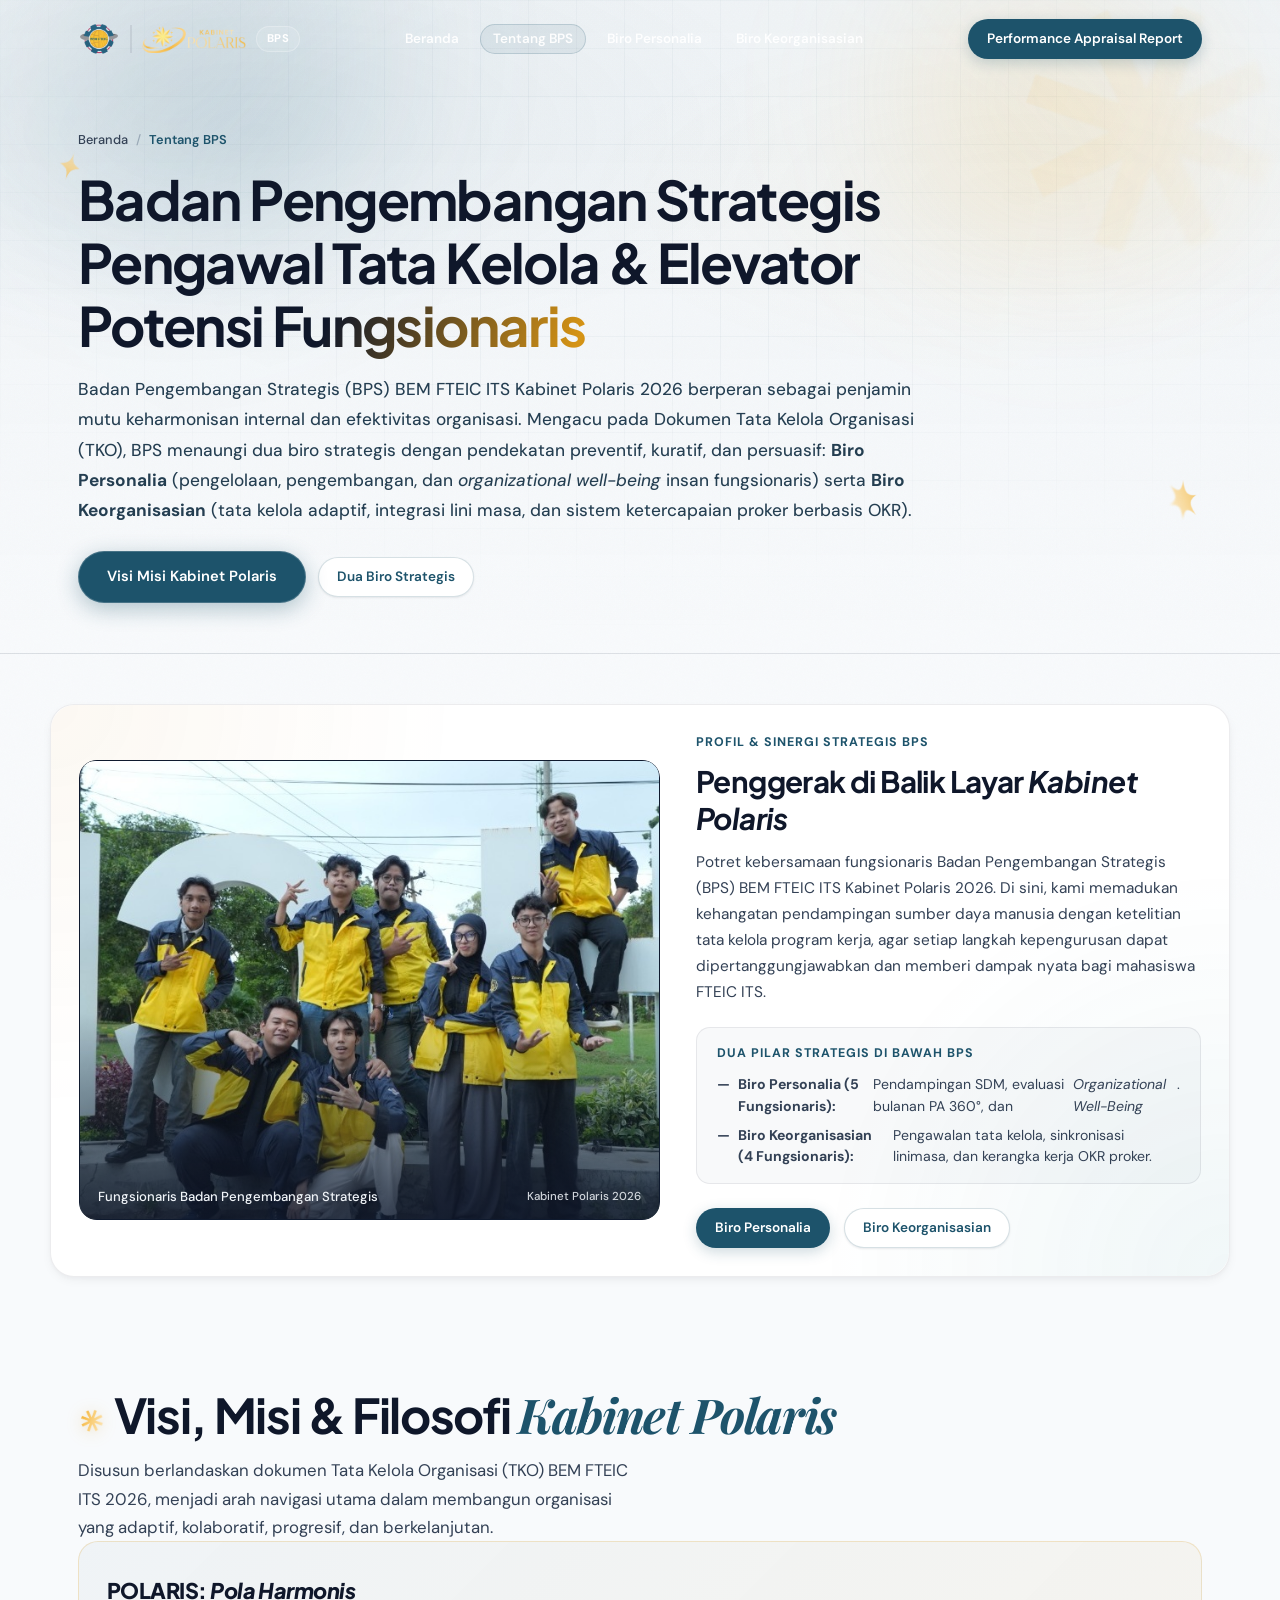
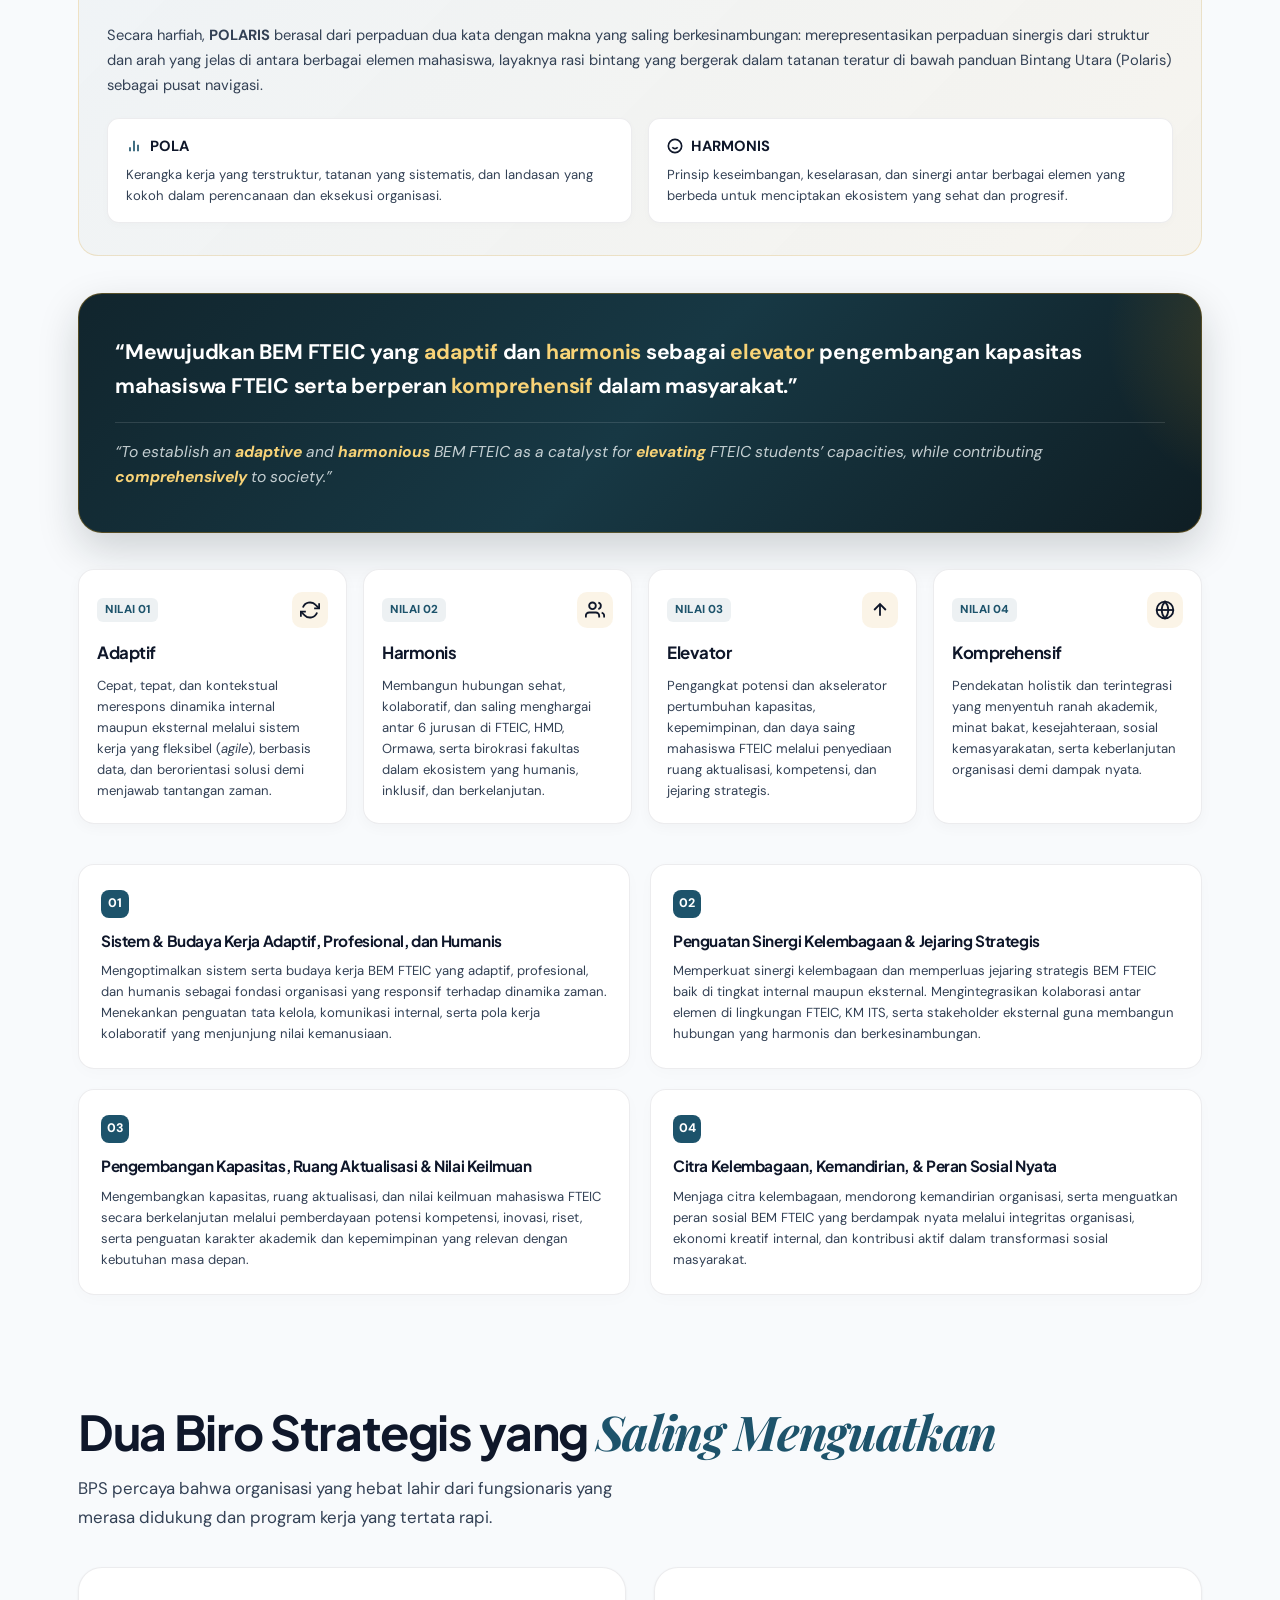
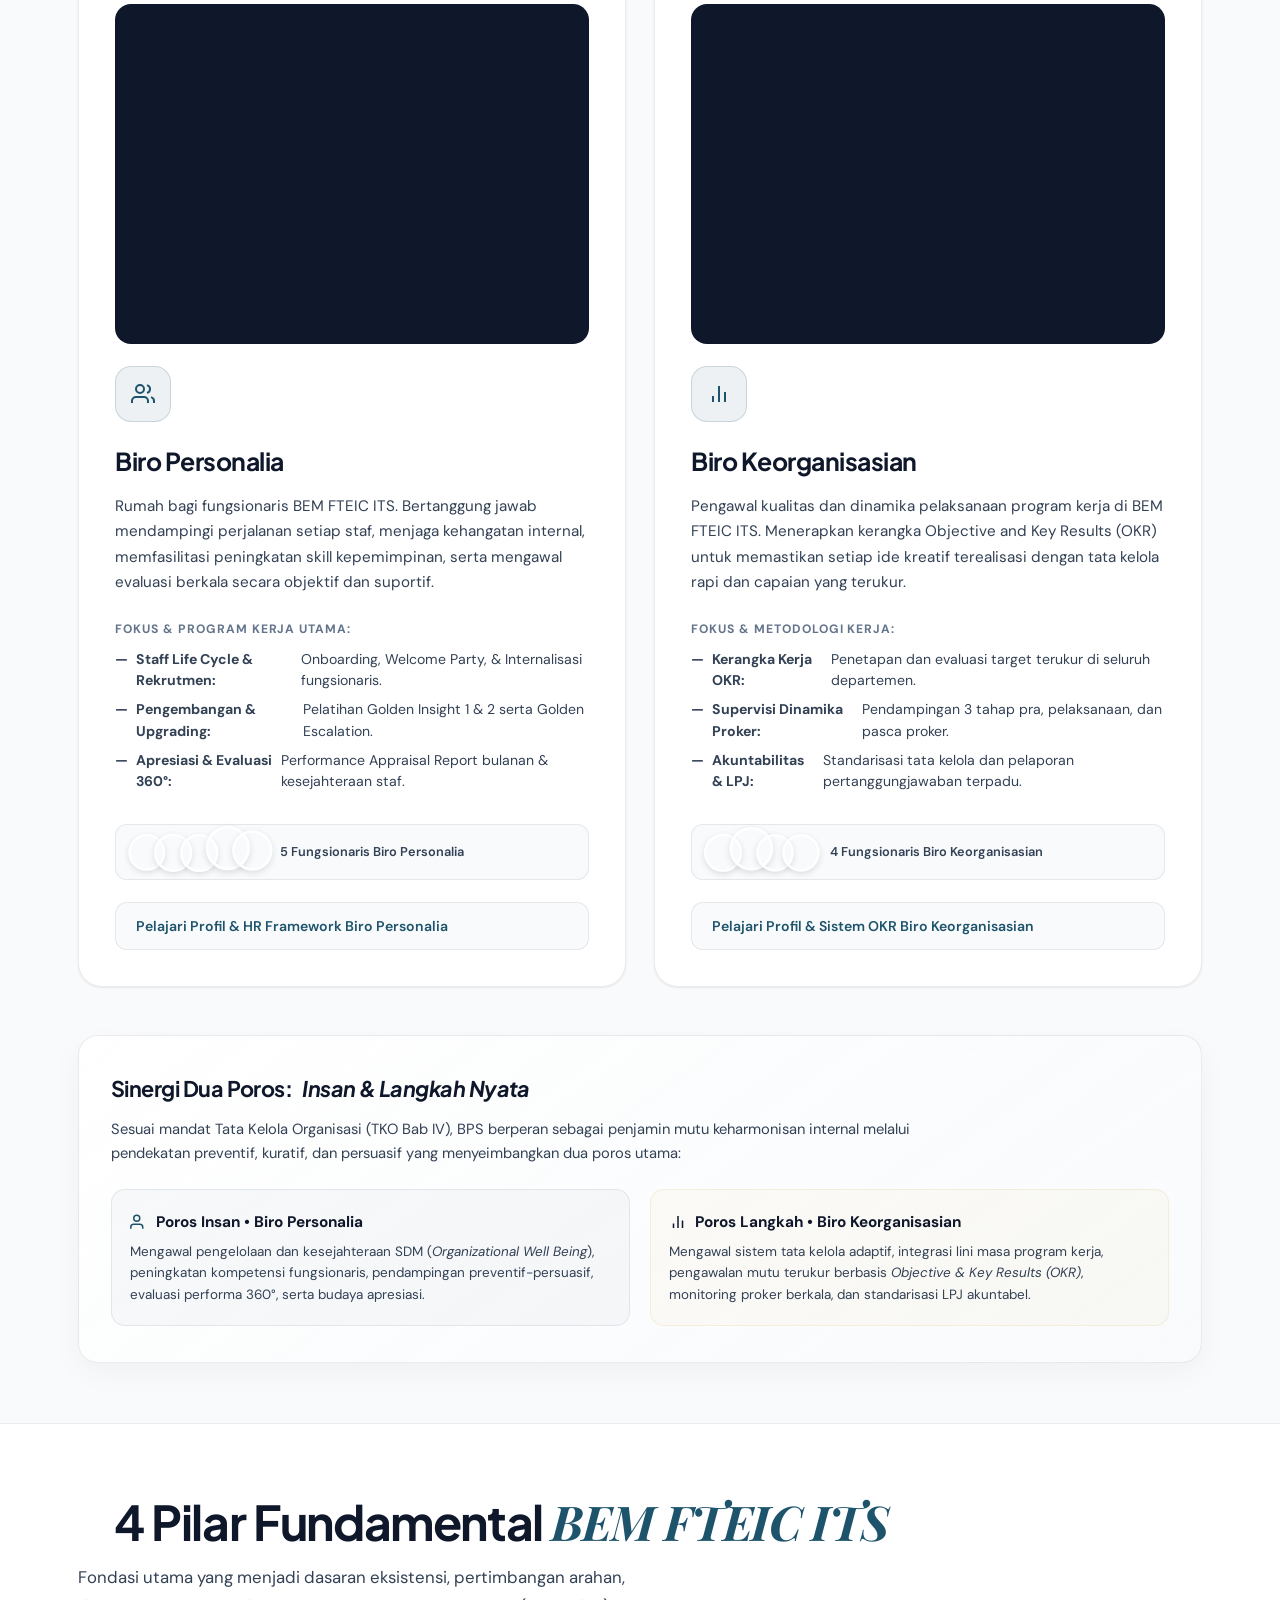
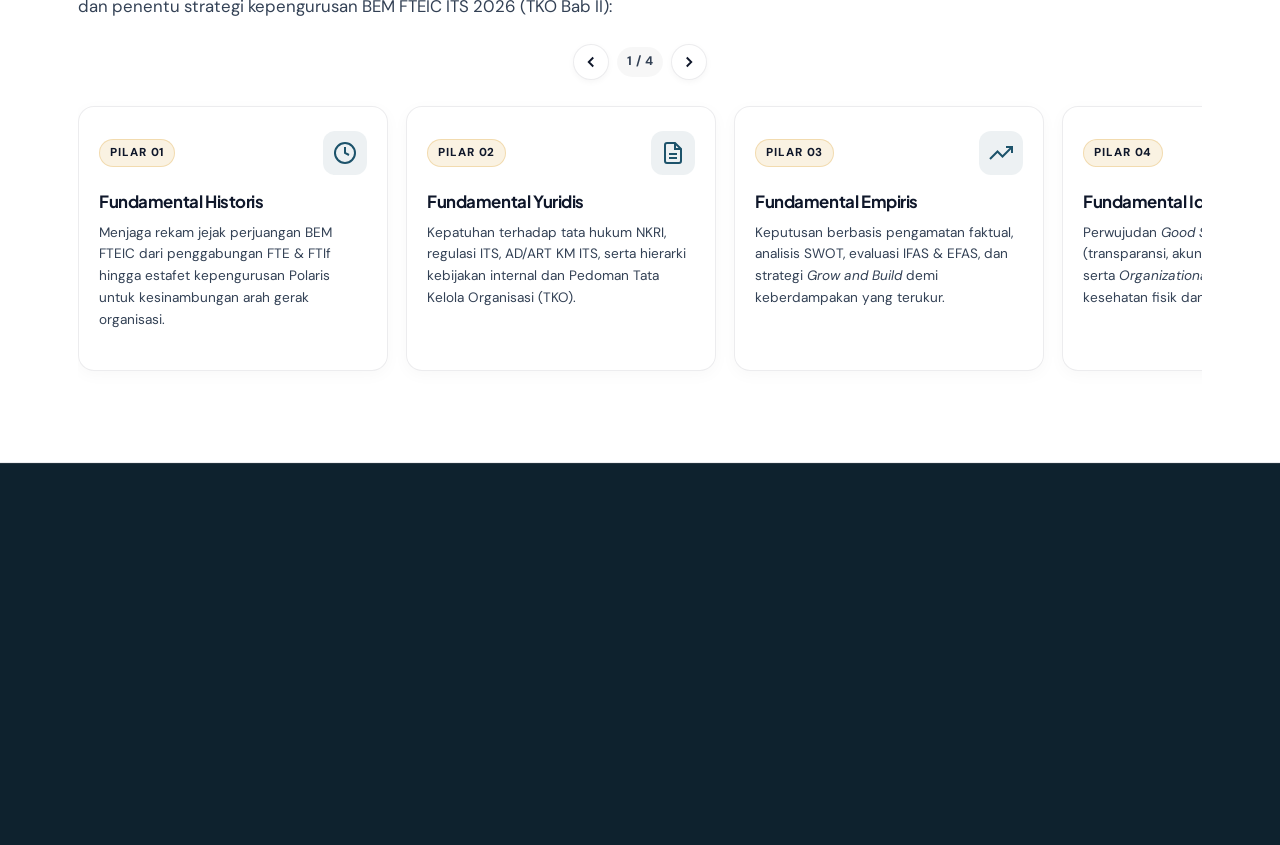
==== commit 0084ffb9: "fix: rollback AI-slop UI, restore authentic BEM FTEIC design, remove fake telemetry & metadata claim" ====
--- a/about-bps.html
+++ b/about-bps.html
@@ -16,12 +16,18 @@
   <link rel="preload" href="style.css" as="style" />
   <link rel="preload" href="app.js" as="script" />
 
+  <!-- Google Fonts (async loading for fast text render) -->
   <link rel="preconnect" href="https://fonts.googleapis.com" />
   <link rel="preconnect" href="https://fonts.gstatic.com" crossorigin />
   <link rel="dns-prefetch" href="https://fonts.googleapis.com" />
   <link
-    href="https://fonts.googleapis.com/css2?family=Instrument+Serif:ital@0;1&family=Inter:wght@400;500;600;700&family=JetBrains+Mono:ital,wght@0,400;0,500;0,600;0,700;1,400&family=Newsreader:ital,opsz,wght@0,6..72,400;0,6..72,500;0,6..72,600;1,6..72,400;1,6..72,500&family=Plus+Jakarta+Sans:wght@500;600;700;800&display=swap"
-    rel="stylesheet" />
+    href="https://fonts.googleapis.com/css2?family=DM+Sans:ital,opsz,wght@0,9..40,300;0,9..40,400;0,9..40,500;0,9..40,600;0,9..40,700;1,9..40,400&family=Playfair+Display:ital,wght@0,600;0,700;1,600&display=swap"
+    rel="stylesheet" media="print" onload="this.media='all'" />
+  <noscript>
+    <link
+      href="https://fonts.googleapis.com/css2?family=DM+Sans:ital,opsz,wght@0,9..40,300;0,9..40,400;0,9..40,500;0,9..40,600;0,9..40,700;1,9..40,400&family=Playfair+Display:ital,wght@0,600;0,700;1,600&display=swap"
+      rel="stylesheet" />
+  </noscript>
 
   <!-- Custom Stylesheet -->
   <link rel="stylesheet" href="style.css" />
@@ -125,7 +131,7 @@
           </div>
         </div>
         <div class="team-showcase-content">
-          <span class="swiss-section-overline">01 // PROFIL &amp; SINERGI STRATEGIS BPS</span>
+          <div class="editorial-scope-title">PROFIL &amp; SINERGI STRATEGIS BPS</div>
           <h2 class="team-showcase-title">Penggerak di Balik Layar <em>Kabinet Polaris</em></h2>
           <p class="team-showcase-desc">
             Potret kebersamaan fungsionaris Badan Pengembangan Strategis (BPS) BEM FTEIC ITS Kabinet Polaris 2026. Di
@@ -157,8 +163,8 @@
 
   <!-- ── 2.8 KONSEPSI KEPENGURUSAN: VISI, MISI & TATA KELOLA KABINET POLARIS ── -->
   <section class="container polaris-conception-section" id="visi-misi">
-    <span class="swiss-section-overline">02 // KONSEPSI KEPENGURUSAN &amp; FILOSOFI POLARIS</span>
     <h2 class="section-title reveal">
+      <img src="assets/elements/elem-asterisk-8p.png" alt="" class="title-elem-icon" aria-hidden="true" />
       Visi, Misi &amp; Filosofi <em>Kabinet Polaris</em>
     </h2>
     <p class="section-sub reveal reveal-delay-1">
@@ -308,7 +314,6 @@
 
   <!-- ── 3. DUA BIRO STRATEGIS SHOWCASE ── -->
   <section class="container" id="dua-biro" style="padding-top: 40px; padding-bottom: 60px;">
-    <span class="swiss-section-overline">03 // STRUKTUR &amp; DUA BIRO STRATEGIS</span>
     <h2 class="section-title reveal">Dua Biro Strategis yang <em>Saling Menguatkan</em></h2>
     <p class="section-sub reveal reveal-delay-2">
       BPS percaya bahwa organisasi yang hebat lahir dari fungsionaris yang merasa didukung dan program kerja yang
@@ -453,8 +458,8 @@
   <section
     style="background: var(--surface); padding: 70px 0; border-top: 1px solid var(--border); border-bottom: 1px solid var(--border);">
     <div class="container">
-      <span class="swiss-section-overline">04 // FUNDAMENTAL ORGANISASI BEM FTEIC ITS</span>
       <h2 class="section-title reveal">
+        <img src="assets/elements/elem-diamond-star.png" alt="" class="title-elem-icon" aria-hidden="true" />
         4 Pilar Fundamental <em>BEM FTEIC ITS</em>
       </h2>
       <p class="section-sub reveal reveal-delay-2">
--- a/style.css
+++ b/style.css
@@ -1,78 +1,67 @@
-@import url('https://fonts.googleapis.com/css2?family=Instrument+Serif:ital@0;1&family=Inter:wght@400;500;600;700&family=JetBrains+Mono:ital,wght@0,400;0,500;0,600;0,700;1,400&family=Newsreader:ital,opsz,wght@0,6..72,400;0,6..72,500;0,6..72,600;1,6..72,400;1,6..72,500&family=Plus+Jakarta+Sans:wght@500;600;700;800&display=swap');
+@import url('https://fonts.googleapis.com/css2?family=Plus+Jakarta+Sans:wght@500;600;700;800&family=DM+Sans:ital,opsz,wght@0,9..40,400;0,9..40,500;0,9..40,600;0,9..40,700;1,9..40,400&family=JetBrains+Mono:wght@400;500;600&display=swap');
 
 /* ==========================================================================
-   Swiss Editorial & High-Craft Precision Design System
-   BEM FTEIC ITS 2026 — Badan Pengembangan Strategis
-   Performance Appraisal & Organizational Evaluation Portal
+   Clearwave Design System — Customized for BEM FTEIC ITS
+   Biro Personalia & Biro Keorganisasian Staff Evaluation Portal
+   Linear & Raycast Tier Modern Aesthetic Architecture
    ========================================================================== */
 
-/* ── DESIGN TOKENS (SWISS EDITORIAL + LINEAR / GEIST PRECISION) ── */
+/* ── DESIGN TOKENS ── */
 :root {
-  /* Typography Hierarchy */
+  /* Typography Hierarchy (Plus Jakarta Sans Display + DM Sans Body) */
   --font-display: 'Plus Jakarta Sans', -apple-system, BlinkMacSystemFont, 'Segoe UI', Roboto, sans-serif;
-  --font-serif: 'Newsreader', 'Instrument Serif', Georgia, serif;
-  --font-body: 'Inter', 'Plus Jakarta Sans', -apple-system, BlinkMacSystemFont, 'Segoe UI', Roboto, sans-serif;
+  --font-body: 'DM Sans', -apple-system, BlinkMacSystemFont, 'Segoe UI', Roboto, sans-serif;
   --font-mono: 'JetBrains Mono', ui-monospace, SFMono-Regular, Menlo, Monaco, Consolas, monospace;
 
-  /* Surface Primary: Warm Alabaster Paper & Carbon Ink */
-  --bg: #FAF9F5;
-  --bg-alt: #F3F1EC;
+  /* Core Atmospheric Backgrounds: Slate-neutral, anti-glare */
+  --bg: #F8FAFC;
+  --bg-alt: #F1F5F9;
   --surface: #FFFFFF;
-  --surface-2: #F3F1EC;
-  --surface-well: #EBE8E1;
-  --surface-glass: rgba(250, 249, 245, 0.94);
-
-  /* Carbon Inks (High-Contrast Editorial) */
-  --text-1: #111110;       /* Deep Carbon Black */
-  --text-2: #52514E;       /* Warm Slate Gray */
-  --text-3: #8A8884;       /* Warm Stone Muted / Metadata */
-
-  /* Structural Hairline Borders (Exposed Swiss Grid Lines) */
-  --border: #E4E2DD;
-  --border-subtle: #ECEAE4;
-  --border-hover: #0F3D91;
-  --border-focus: #0F3D91;
-
-  /* Brand & Semantic Accents */
-  --accent: #0F3D91;       /* Deep Maritime ITS Cobalt (Solid, Authoritative, Never Neon) */
-  --accent-hover: #0A2B68;
-  --accent-mid: #154FB8;
-  --accent-light: #2563EB;
-  --accent-ghost: rgba(15, 61, 145, 0.05);
-  --accent-border: rgba(15, 61, 145, 0.18);
-
-  --vermilion: #D94E1F;    /* International Editorial Vermilion */
-  --vermilion-hover: #B83C12;
-  --vermilion-ghost: rgba(217, 78, 31, 0.07);
-  --vermilion-border: rgba(217, 78, 31, 0.22);
-
-  --gold: #B45309;         /* Warm Ochre / Polaris Amber */
-  --gold-hover: #92400E;
-  --gold-mid: #D97706;
-  --gold-light: #F59E0B;
-  --gold-ghost: rgba(180, 83, 9, 0.07);
-  --gold-border: rgba(180, 83, 9, 0.22);
-
-  --crimson: #991B1B;      /* Deep Editorial Crimson */
-  --crimson-ghost: rgba(153, 27, 27, 0.06);
-
-  --emerald: #166534;      /* Forest Emerald */
-  --emerald-ghost: rgba(22, 101, 52, 0.07);
-  --emerald-border: rgba(22, 101, 52, 0.22);
-
-  /* Swiss Precision Radii (Strictly No 24px Bubble Cards) */
-  --radius-sm: 4px;
-  --radius: 6px;
-  --radius-lg: 8px;
-
-  /* Ultra-Subtle Editorial Elevation (Zero Muddy Spread Shadows) */
-  --shadow-sm: 0 1px 2px rgba(17, 17, 16, 0.04);
-  --shadow-md: 0 2px 4px rgba(17, 17, 16, 0.05), 0 1px 2px rgba(17, 17, 16, 0.03);
-  --shadow-lg: 0 4px 12px rgba(17, 17, 16, 0.06), 0 1px 3px rgba(17, 17, 16, 0.04);
-
-  --transition-fast: all 120ms ease-out;
+  --surface-2: #FFFFFF;
+  --surface-glass: rgba(255, 255, 255, 0.85);
+
+  /* BEM FTEIC Brand Identity: Deep Ocean Petrol Navy */
+  --accent: #1D536B;
+  --accent-hover: #143C4F;
+  --accent-mid: #256C8A;
+  --accent-light: #3D88AA;
+  --accent-ghost: rgba(29, 83, 107, 0.08);
+  --accent-border: rgba(29, 83, 107, 0.18);
+
+  /* Kabinet Polaris Secondary: Radiant Warm Sun Gold */
+  --gold: #D69415;
+  --gold-hover: #B87D0E;
+  --gold-mid: #E8A825;
+  --gold-light: #F7C042;
+  --gold-ghost: rgba(214, 148, 21, 0.10);
+  --gold-border: rgba(214, 148, 21, 0.25);
+
+  /* Logo Crimson Accent */
+  --crimson: #9B2850;
+  --crimson-ghost: rgba(155, 40, 80, 0.08);
+
+  /* Typography: Optimal contrast without harsh pure black (#000000 avoided) */
+  --text-1: #0F172A;
+  /* Slate 900: sharp, clear, comfortable */
+  --text-2: #334155;
+  /* Slate 700: balanced readability */
+  --text-3: #64748B;
+  /* Slate 500: subtle labels & captions */
+
+  /* Borders & Shadows (Subtle, multi-layered diffuse elevation) */
+  --border: rgba(15, 23, 42, 0.08);
+  --border-subtle: rgba(15, 23, 42, 0.04);
+  --border-hover: rgba(29, 83, 107, 0.28);
+  --shadow-sm: 0 1px 2px rgba(15, 23, 42, 0.04), 0 1px 3px rgba(15, 23, 42, 0.05);
+  --shadow-md: 0 4px 12px -2px rgba(15, 23, 42, 0.06), 0 2px 6px -1px rgba(15, 23, 42, 0.04);
+  --shadow-lg: 0 12px 30px -4px rgba(15, 23, 42, 0.08), 0 4px 10px -2px rgba(15, 23, 42, 0.03);
+
   --silk: cubic-bezier(0.16, 1, 0.3, 1);
-  --silk-dur: 0.25s;
+  --silk-dur: 0.7s;
+  --transition-fast: all 0.2s cubic-bezier(0.16, 1, 0.3, 1);
+  --radius-sm: 8px;
+  --radius: 16px;
+  --radius-lg: 24px;
 }
 
 /* ── RESET & BASE ── */
@@ -194,52 +183,28 @@
   display: none !important;
 }
 
-/* Swiss-style numbered monospace overline */
-.swiss-section-overline {
-  display: inline-flex;
-  align-items: center;
-  gap: 8px;
-  font-family: var(--font-mono);
-  font-size: 11px;
-  font-weight: 600;
-  letter-spacing: 0.08em;
-  text-transform: uppercase;
-  color: var(--vermilion);
-  margin-bottom: 10px;
-}
-
-.swiss-section-overline::before {
-  content: "";
-  display: inline-block;
-  width: 6px;
-  height: 6px;
-  background: var(--vermilion);
-  border-radius: 1px;
-}
-
 .section-title {
   font-family: var(--font-display);
-  font-size: clamp(2rem, 3.8vw, 2.85rem);
-  font-weight: 700;
-  letter-spacing: -0.03em;
-  line-height: 1.12;
+  font-size: clamp(2rem, 4vw, 3rem);
+  font-weight: 700;
+  letter-spacing: -0.028em;
+  line-height: 1.15;
   color: var(--text-1);
 }
 
 .section-title em {
   font-style: italic;
-  font-family: var(--font-serif);
-  font-weight: 400;
+  font-family: 'Playfair Display', serif;
   color: var(--accent);
 }
 
 .section-sub {
   font-family: var(--font-body);
-  font-size: 0.98rem;
-  line-height: 1.65;
+  font-size: 1.05rem;
+  line-height: 1.7;
   color: var(--text-2);
-  max-width: 65ch;
-  margin-top: 10px;
+  max-width: 560px;
+  margin-top: 14px;
 }
 
 /* ── SCROLL REVEAL ── */
@@ -297,10 +262,11 @@
 }
 
 .nav.scrolled {
-  padding: 10px 0;
-  background: rgba(250, 249, 245, 0.96);
-  border-bottom: 1px solid var(--border);
-  box-shadow: 0 1px 3px rgba(17, 17, 16, 0.04);
+  padding: 12px 0;
+  background: rgba(232, 244, 242, 0.94);
+  backdrop-filter: blur(16px);
+  -webkit-backdrop-filter: blur(16px);
+  box-shadow: 0 1px 0 var(--border), var(--shadow-sm);
 }
 
 .nav-inner {
@@ -322,46 +288,45 @@
 }
 
 .nav-logo-bem {
-  height: 38px;
+  height: 42px;
   width: auto;
   object-fit: contain;
-  transition: opacity 120ms ease-out;
+  transition: transform 0.3s var(--silk);
 }
 
 .nav-logo:hover .nav-logo-bem {
-  opacity: 0.85;
+  transform: scale(1.05);
 }
 
 .nav-logo-divider {
-  width: 1px;
-  height: 24px;
+  width: 1.5px;
+  height: 28px;
   background: var(--border);
 }
 
 .nav-logo-kabinet {
-  height: 26px;
+  height: 28px;
   width: auto;
   object-fit: contain;
-  transition: opacity 120ms ease-out;
+  transition: transform 0.3s var(--silk);
 }
 
 .logo-badge {
-  font-family: var(--font-mono);
-  font-size: 0.68rem;
-  font-weight: 700;
-  letter-spacing: 0.08em;
+  font-size: 0.7rem;
+  font-weight: 700;
+  letter-spacing: 0.05em;
   text-transform: uppercase;
   color: var(--accent);
   background: var(--accent-ghost);
   border: 1px solid var(--accent-border);
-  padding: 2px 8px;
-  border-radius: var(--radius-sm);
+  padding: 3px 10px;
+  border-radius: 100px;
 }
 
 .nav-links {
   display: flex;
   align-items: center;
-  gap: 6px;
+  gap: 8px;
   list-style: none;
   flex-wrap: nowrap;
 }
@@ -371,14 +336,12 @@
 }
 
 .nav-links a {
-  font-family: var(--font-body);
-  font-size: 0.82rem;
-  font-weight: 500;
+  font-size: 0.84rem;
+  font-weight: 600;
   color: var(--text-2);
-  padding: 6px 12px;
-  border-radius: var(--radius-sm);
-  border: 1px solid transparent;
-  transition: all 120ms ease-out;
+  padding: 6px 13px;
+  border-radius: 100px;
+  transition: all 0.25s var(--silk);
   white-space: nowrap !important;
   display: inline-flex;
   align-items: center;
@@ -388,16 +351,9 @@
 }
 
 .nav-links a:hover {
-  color: var(--text-1);
-  background: var(--bg-alt);
-  border-color: var(--border);
-}
-
-.nav-links a.active {
   color: var(--accent);
-  background: var(--surface);
-  border-color: var(--border);
-  font-weight: 600;
+  background: var(--accent-ghost);
+  box-shadow: inset 0 0 0 1px var(--accent-border);
 }
 
 .nav-cta {
@@ -411,36 +367,60 @@
   display: flex;
   align-items: center;
   gap: 6px;
-  font-size: 0.74rem;
+  font-size: 0.75rem;
   font-weight: 600;
   color: var(--text-2);
-  background: var(--surface);
+  background: var(--surface-2);
   border: 1px solid var(--border);
-  padding: 5px 10px;
-  border-radius: var(--radius-sm);
+  padding: 6px 12px;
+  border-radius: 100px;
   box-shadow: var(--shadow-sm);
   white-space: nowrap;
 }
 
 .status-chip-dot {
-  width: 6px;
-  height: 6px;
+  width: 7px;
+  height: 7px;
   border-radius: 50%;
-  background: var(--emerald);
+  background: var(--gold);
+  box-shadow: 0 0 6px var(--gold);
 }
 
 .btn-primary {
-  font-family: var(--font-body);
-  font-size: 0.84rem;
+  font-size: 0.85rem;
   font-weight: 600;
-  color: #FFFFFF !important;
+  color: #fff !important;
   background: var(--accent);
-  height: 38px;
-  padding: 0 16px;
-  border-radius: var(--radius);
-  border: 1px solid var(--accent-hover);
-  transition: all 120ms ease-out;
-  box-shadow: 0 1px 2px rgba(15, 61, 145, 0.2);
+  padding: 8px 18px;
+  border-radius: 100px;
+  transition: all 0.25s var(--silk);
+  box-shadow: 0 4px 14px rgba(29, 83, 107, 0.22);
+  display: inline-flex;
+  align-items: center;
+  justify-content: center;
+  gap: 6px;
+  white-space: nowrap;
+  border: 1.5px solid transparent;
+  text-decoration: none;
+  cursor: pointer;
+}
+
+.btn-primary:hover {
+  background: var(--accent-mid);
+  transform: translateY(-1px);
+  box-shadow: 0 6px 18px rgba(29, 83, 107, 0.32);
+}
+
+.btn-outline {
+  font-size: 0.85rem;
+  font-weight: 600;
+  color: var(--accent) !important;
+  background: #FFFFFF;
+  border: 1.5px solid var(--accent-border);
+  padding: 8px 18px;
+  border-radius: 100px;
+  transition: all 0.25s var(--silk);
+  box-shadow: var(--shadow-sm);
   display: inline-flex;
   align-items: center;
   justify-content: center;
@@ -450,38 +430,12 @@
   cursor: pointer;
 }
 
-.btn-primary:hover {
-  background: var(--accent-hover);
-  border-color: #061c47;
+.btn-outline:hover {
+  background: var(--accent-ghost);
+  border-color: var(--accent);
+  color: var(--accent-hover) !important;
   transform: translateY(-1px);
-  box-shadow: 0 2px 4px rgba(15, 61, 145, 0.25);
-}
-
-.btn-outline {
-  font-family: var(--font-body);
-  font-size: 0.84rem;
-  font-weight: 500;
-  color: var(--text-1) !important;
-  background: var(--surface);
-  border: 1px solid var(--border);
-  height: 38px;
-  padding: 0 16px;
-  border-radius: var(--radius);
-  transition: all 120ms ease-out;
-  box-shadow: var(--shadow-sm);
-  display: inline-flex;
-  align-items: center;
-  justify-content: center;
-  gap: 6px;
-  white-space: nowrap;
-  text-decoration: none;
-  cursor: pointer;
-}
-
-.btn-outline:hover {
-  background: var(--bg-alt);
-  border-color: #D1CFCA;
-  color: var(--text-1) !important;
+  box-shadow: var(--shadow-md);
 }
 
 .btn-gold {
@@ -594,17 +548,30 @@
 }
 
 /* ── 2. HERO SECTION ── */
-/* ── 2. HERO SECTION: ASYMMETRIC SWISS EDITORIAL MASTHEAD ── */
-.hero,
-.hero-swiss-masthead,
-.hero-internalisasi-bg {
-  min-height: 84vh;
-  display: flex;
-  align-items: center;
-  padding: 120px 0 60px;
+.hero {
+  min-height: 85vh;
+  display: flex;
+  align-items: center;
+  padding: 130px 0 70px;
   position: relative;
   overflow: hidden;
-  background-color: var(--bg);
+}
+
+/* ── HERO DENGAN BACKGROUND FOTO BERSAMA INTERNALISASI ── */
+.hero-internalisasi-bg {
+  min-height: 94vh;
+  display: flex;
+  align-items: center;
+  justify-content: center;
+  padding: 140px 0 90px;
+  position: relative;
+  overflow: hidden;
+  background-color: #0b1320;
+}
+
+.hero-internalisasi-bg::before,
+.hero-internalisasi-bg::after {
+  display: none !important;
 }
 
 .hero-bg-photo-wrapper {
@@ -615,16 +582,16 @@
   z-index: 1;
   pointer-events: none;
   overflow: hidden;
-  opacity: 0.08;
-  mix-blend-mode: multiply;
-  filter: grayscale(100%) contrast(115%);
 }
 
 .hero-bg-photo {
   width: 100%;
   height: 100%;
   object-fit: cover;
-  object-position: center 30%;
+  object-position: center 60%;
+  transform-origin: center center;
+  transition: opacity 0.1s ease-out, transform 0.1s ease-out;
+  will-change: opacity, transform;
 }
 
 .hero-bg-photo-overlay {
@@ -632,311 +599,122 @@
   inset: 0;
   background: linear-gradient(
     180deg,
-    rgba(250, 249, 245, 0.4) 0%,
-    rgba(250, 249, 245, 0.9) 70%,
-    var(--bg) 100%
+    rgba(11, 19, 32, 0.78) 0%,
+    rgba(11, 19, 32, 0.48) 35%,
+    rgba(11, 19, 32, 0.68) 75%,
+    var(--bg, #FAF8F5) 100%
   );
   pointer-events: none;
-}
-
-.hero-editorial-grid {
-  display: grid;
-  grid-template-columns: 1.15fr 0.85fr;
-  gap: 48px;
-  align-items: start;
+  transition: opacity 0.1s ease-out;
+}
+
+.hero-inner-editorial {
   position: relative;
+  max-width: 880px;
+  margin: 0 auto;
+  text-align: center;
+  display: flex;
+  flex-direction: column;
+  align-items: center;
   z-index: 2;
-  width: 100%;
-}
-
-@media (max-width: 960px) {
-  .hero-editorial-grid {
-    grid-template-columns: 1fr;
-    gap: 36px;
-  }
-}
-
-.hero-masthead-col {
-  display: flex;
-  flex-direction: column;
-  gap: 18px;
-}
-
-.hero-institutional-kicker {
-  display: inline-flex;
-  align-items: center;
-  gap: 8px;
-  padding: 5px 12px;
-  background: var(--surface);
-  border: 1px solid var(--border);
-  border-radius: var(--radius-sm);
-  width: fit-content;
-}
-
-.swiss-kicker-dot {
-  width: 6px;
-  height: 6px;
-  background: var(--vermilion);
-  border-radius: 50%;
-}
-
-.swiss-kicker-text {
-  font-family: var(--font-mono);
-  font-size: 0.72rem;
-  font-weight: 600;
-  letter-spacing: 0.08em;
-  text-transform: uppercase;
-  color: var(--text-2);
-}
-
-.hero-title {
-  font-family: var(--font-display);
-  font-size: clamp(2.3rem, 4.2vw, 3.5rem);
-  font-weight: 700;
-  line-height: 1.08;
-  letter-spacing: -0.035em;
-  color: var(--text-1);
-}
-
-.hero-title-serif,
-.hero-title .hero-title-serif,
-.hero-title .magic-shiny-text {
-  font-family: var(--font-serif);
-  font-weight: 400;
-  font-style: italic;
-  color: var(--accent);
-  letter-spacing: -0.01em;
-  background: none !important;
-  -webkit-text-fill-color: initial !important;
-  filter: none !important;
-}
-
-.hero-sub {
-  font-family: var(--font-body);
-  font-size: 0.98rem;
-  line-height: 1.68;
-  color: var(--text-2);
-  max-width: 60ch;
-}
-
-.hero-sub strong {
-  color: var(--text-1);
-  font-weight: 600;
-}
-
-.hero-actions {
-  display: flex;
-  align-items: center;
-  gap: 12px;
-  margin-top: 8px;
-  flex-wrap: wrap;
-}
-
-/* Tactile Physical Hardware Buttons */
-.btn-editorial-primary,
-.magic-shimmer-btn {
-  display: inline-flex;
-  align-items: center;
+}
+
+.hero-internalisasi-bg .magic-pill-badge {
+  margin-bottom: 22px;
+  background: rgba(15, 23, 42, 0.68);
+  backdrop-filter: blur(12px);
+  -webkit-backdrop-filter: blur(12px);
+  border: 1px solid rgba(255, 255, 255, 0.22);
+  box-shadow: 0 4px 20px rgba(0, 0, 0, 0.25);
+}
+
+.hero-internalisasi-bg .magic-pill-title {
+  color: #E2E8F0;
+}
+
+.hero-internalisasi-bg .magic-pill-desc {
+  color: #CBD5E1;
+}
+
+.hero-internalisasi-bg .hero-title {
+  color: #FFFFFF;
+  text-shadow: 0 2px 24px rgba(0, 0, 0, 0.65);
+  font-size: clamp(2.3rem, 4.8vw, 3.9rem);
+  line-height: 1.15;
+  margin-bottom: 22px;
+}
+
+.hero-internalisasi-bg .magic-shiny-text {
+  background: linear-gradient(135deg, #FDE047 0%, #EAB308 45%, #38BDF8 100%);
+  -webkit-background-clip: text;
+  -webkit-text-fill-color: transparent;
+  filter: drop-shadow(0 2px 12px rgba(234, 179, 8, 0.35));
+}
+
+.hero-internalisasi-bg .hero-sub {
+  color: rgba(241, 245, 249, 0.94);
+  text-shadow: 0 1px 12px rgba(0, 0, 0, 0.7);
+  max-width: 740px;
+  margin-left: auto;
+  margin-right: auto;
+  margin-bottom: 34px;
+  font-size: 1.05rem;
+  line-height: 1.75;
+}
+
+.hero-internalisasi-bg .hero-actions {
   justify-content: center;
-  gap: 8px;
-  height: 40px;
-  padding: 0 18px;
-  background: var(--accent);
-  color: #FFFFFF !important;
-  border: 1px solid var(--accent-hover);
-  border-radius: var(--radius);
-  font-family: var(--font-body);
-  font-size: 0.88rem;
-  font-weight: 600;
-  text-decoration: none;
-  cursor: pointer;
-  box-shadow: 0 1px 2px rgba(15, 61, 145, 0.2);
-  transition: all 120ms ease-out;
-}
-
-.btn-editorial-primary:hover,
-.magic-shimmer-btn:hover {
-  background: var(--accent-hover);
-  border-color: #061c47;
-  color: #FFFFFF !important;
-  box-shadow: 0 2px 4px rgba(15, 61, 145, 0.25);
-  transform: translateY(-1px);
-}
-
-.btn-editorial-secondary,
+  gap: 16px;
+}
+
 .btn-hero-secondary {
   display: inline-flex;
   align-items: center;
   justify-content: center;
-  gap: 8px;
-  height: 40px;
-  padding: 0 16px;
-  background: var(--surface);
-  color: var(--text-1) !important;
-  border: 1px solid var(--border);
-  border-radius: var(--radius);
-  font-family: var(--font-body);
-  font-size: 0.88rem;
-  font-weight: 500;
+  padding: 13px 28px;
+  border-radius: 100px;
+  background: rgba(255, 255, 255, 0.12);
+  backdrop-filter: blur(12px);
+  -webkit-backdrop-filter: blur(12px);
+  border: 1.5px solid rgba(255, 255, 255, 0.35);
+  color: #FFFFFF !important;
+  font-weight: 600;
+  font-size: 0.92rem;
   text-decoration: none;
-  cursor: pointer;
-  box-shadow: var(--shadow-sm);
-  transition: all 120ms ease-out;
-}
-
-.btn-editorial-secondary:hover,
+  transition: all 0.3s var(--silk);
+}
+
 .btn-hero-secondary:hover {
-  background: var(--bg-alt);
-  border-color: #D1CFCA;
-  color: var(--text-1) !important;
-}
-
-/* Right Column: Executive Telemetry Ledger */
-.hero-telemetry-col {
-  width: 100%;
-}
-
-.telemetry-ledger-card {
-  background: var(--surface);
-  border: 1px solid var(--border);
-  border-radius: var(--radius-lg);
-  box-shadow: var(--shadow-sm);
-  overflow: hidden;
-}
-
-.telemetry-card-header {
-  padding: 12px 18px;
-  background: var(--bg-alt);
-  border-bottom: 1px solid var(--border);
-  display: flex;
-  align-items: center;
-  justify-content: space-between;
-}
-
-.telemetry-index-label {
-  font-family: var(--font-mono);
-  font-size: 0.72rem;
-  font-weight: 700;
-  letter-spacing: 0.08em;
-  color: var(--text-2);
-}
-
-.telemetry-status-badge {
-  display: inline-flex;
-  align-items: center;
-  gap: 6px;
-  padding: 3px 8px;
-  background: var(--emerald-ghost);
-  border: 1px solid var(--emerald-border);
-  border-radius: var(--radius-sm);
-  font-family: var(--font-mono);
-  font-size: 0.68rem;
-  font-weight: 700;
-  letter-spacing: 0.05em;
-  color: var(--emerald);
-}
-
-.status-live-dot {
-  width: 6px;
-  height: 6px;
-  background: var(--emerald);
-  border-radius: 50%;
-}
-
-.telemetry-rows {
-  padding: 4px 0;
-}
-
-.telemetry-row {
-  display: flex;
-  align-items: center;
-  justify-content: space-between;
-  padding: 10px 18px;
-  border-bottom: 1px solid var(--border-subtle);
-  font-size: 0.84rem;
-  gap: 12px;
-}
-
-.telemetry-row:last-child {
-  border-bottom: none;
-}
-
-.telemetry-label {
-  color: var(--text-2);
-  font-weight: 500;
-  flex-shrink: 0;
-}
-
-.telemetry-val {
-  color: var(--text-1);
-  font-weight: 600;
-  text-align: right;
-}
-
-.telemetry-val.mono-val {
-  font-family: var(--font-mono);
-  font-variant-numeric: tabular-nums;
-  font-size: 0.82rem;
-}
-
-.telemetry-chip {
-  display: inline-block;
-  padding: 2px 7px;
-  border-radius: 4px;
-  font-size: 0.74rem;
-  font-family: var(--font-mono);
-  background: var(--bg-alt);
-  border: 1px solid var(--border);
-  color: var(--text-3);
-}
-
-.telemetry-chip.active {
-  background: var(--accent-ghost);
-  border-color: var(--accent-border);
-  color: var(--accent);
-  font-weight: 600;
-}
-
-.telemetry-dept-strip {
-  padding: 12px 18px;
-  background: var(--bg-alt);
-  border-top: 1px solid var(--border);
-}
-
-.telemetry-strip-label {
-  display: block;
-  font-family: var(--font-mono);
-  font-size: 0.68rem;
-  font-weight: 600;
-  letter-spacing: 0.06em;
-  text-transform: uppercase;
-  color: var(--text-3);
-  margin-bottom: 8px;
-}
-
-.telemetry-dept-pills {
-  display: flex;
-  gap: 6px;
-  flex-wrap: wrap;
-}
-
-.telemetry-dept-btn {
-  padding: 4px 10px;
-  background: var(--surface);
-  border: 1px solid var(--border);
-  border-radius: var(--radius-sm);
-  font-family: var(--font-mono);
-  font-size: 0.74rem;
-  font-weight: 600;
-  color: var(--text-2);
-  cursor: pointer;
-  transition: all 120ms ease-out;
-}
-
-.telemetry-dept-btn:hover {
-  background: var(--accent);
-  border-color: var(--accent);
+  background: rgba(255, 255, 255, 0.24);
+  border-color: rgba(255, 255, 255, 0.7);
+  transform: translateY(-2px);
+  box-shadow: 0 6px 20px rgba(0, 0, 0, 0.25);
+}
+
+/* Navbar contrast when sitting above internalisasi hero */
+.nav:not(.scrolled) .nav-links a {
+  color: rgba(255, 255, 255, 0.92);
+}
+
+.nav:not(.scrolled) .nav-links a:hover {
   color: #FFFFFF;
+  background: rgba(255, 255, 255, 0.18);
+}
+
+.nav:not(.scrolled) .status-chip {
+  background: rgba(15, 23, 42, 0.58);
+  border-color: rgba(255, 255, 255, 0.22);
+  color: #FFFFFF;
+}
+
+.nav:not(.scrolled) .logo-badge {
+  background: rgba(255, 255, 255, 0.12);
+  border-color: rgba(255, 255, 255, 0.25);
+  color: #FFFFFF;
+}
+
+.nav:not(.scrolled) .nav-hamburger span {
+  background: #FFFFFF;
 }
 
 .hero-polaris-star {
@@ -970,85 +748,89 @@
   flex-shrink: 0;
 }
 
-/* ── 2B. SUBPAGE EDITORIAL MASTHEAD ── */
-.subpage-hero {
-  padding: 124px 0 52px;
+.hero-inner {
   position: relative;
-  overflow: hidden;
-  background-color: var(--bg);
-  border-bottom: 1px solid var(--border);
-}
-
-.subpage-header {
-  max-width: 820px;
-  margin-top: 14px;
-}
-
-.subpage-title {
+  z-index: 1;
+  display: grid;
+  grid-template-columns: 1.1fr 0.9fr;
+  align-items: center;
+  gap: 56px;
+}
+
+.hero-badge {
+  display: inline-flex;
+  align-items: center;
+  gap: 8px;
+  background: var(--surface-2);
+  border: 1px solid var(--accent-border);
+  border-radius: 100px;
+  padding: 6px 16px 6px 8px;
+  margin-bottom: 24px;
+  box-shadow: var(--shadow-sm);
+}
+
+.hero-badge-dot {
+  width: 24px;
+  height: 24px;
+  border-radius: 50%;
+  background: var(--accent);
+  display: flex;
+  align-items: center;
+  justify-content: center;
+  font-size: 11px;
+  color: #fff;
+  font-weight: 700;
+  flex-shrink: 0;
+}
+
+.hero-badge span {
+  font-size: 0.8125rem;
+  font-weight: 600;
+  color: var(--text-2);
+}
+
+.hero-title {
   font-family: var(--font-display);
-  font-size: clamp(2rem, 3.5vw, 2.9rem);
-  font-weight: 700;
-  line-height: 1.14;
+  font-size: clamp(2.4rem, 4.5vw, 3.8rem);
+  font-weight: 700;
   letter-spacing: -0.03em;
-  color: var(--text-1);
-  margin-bottom: 14px;
-}
-
-.subpage-title em,
-.subpage-title .magic-shiny-text {
-  font-family: var(--font-serif);
+  line-height: 1.12;
+  margin-bottom: 20px;
+}
+
+.hero-title em {
   font-style: italic;
-  font-weight: 400;
+  font-family: 'Playfair Display', serif;
   color: var(--accent);
-  background: none !important;
-  -webkit-text-fill-color: initial !important;
-}
-
-.subpage-sub {
-  font-family: var(--font-body);
-  font-size: 0.98rem;
-  line-height: 1.68;
+}
+
+.hero-sub {
+  font-size: 1.05rem;
+  line-height: 1.75;
   color: var(--text-2);
-  max-width: 65ch;
-  margin-bottom: 24px;
-}
-
-.subpage-actions {
-  display: flex;
-  align-items: center;
-  gap: 12px;
+  max-width: 480px;
+  margin-bottom: 36px;
+}
+
+.hero-actions {
+  display: flex;
+  align-items: center;
+  gap: 14px;
   flex-wrap: wrap;
 }
 
-/* Breadcrumb Styling */
-.breadcrumb {
+.btn-primary-lg {
+  font-size: 0.9375rem;
+  font-weight: 600;
+  color: #fff;
+  background: var(--accent);
+  padding: 13px 30px;
+  border-radius: 100px;
   display: inline-flex;
   align-items: center;
-  gap: 8px;
-  font-family: var(--font-mono);
-  font-size: 0.72rem;
-  font-weight: 500;
-  color: var(--text-3);
-  margin-bottom: 8px;
-}
-
-.breadcrumb a {
-  color: var(--text-2);
-  text-decoration: none;
-  transition: color 120ms ease-out;
-}
-
-.breadcrumb a:hover {
-  color: var(--accent);
-}
-
-.breadcrumb-separator {
-  color: var(--border);
-}
-
-.breadcrumb-current {
-  color: var(--text-1);
-  font-weight: 600;
+  gap: 10px;
+  transition: all 0.3s var(--silk);
+  box-shadow: 0 6px 24px rgba(29, 83, 107, 0.30);
 }
 
 .btn-primary-lg:hover {
@@ -1453,18 +1235,18 @@
 
 /* Controls (Search + Filters with full department names) */
 .controls-wrapper {
-  margin-bottom: 32px;
+  margin-bottom: 44px;
 }
 
 .controls-inner {
-  background: var(--surface);
+  background: var(--surface-2);
   border: 1px solid var(--border);
-  border-radius: var(--radius);
-  padding: 12px 16px;
+  border-radius: 20px;
+  padding: 14px 18px;
   box-shadow: var(--shadow-sm);
   display: flex;
   flex-direction: column;
-  gap: 12px;
+  gap: 14px;
 }
 
 @media (min-width: 1200px) {
@@ -1478,84 +1260,76 @@
 .filter-tabs {
   display: flex;
   align-items: center;
-  gap: 6px;
+  gap: 8px;
   flex-wrap: wrap;
 }
 
 .filter-pill {
-  font-family: var(--font-body);
   font-size: 0.8rem;
-  font-weight: 500;
+  font-weight: 600;
   color: var(--text-2);
-  height: 32px;
-  padding: 0 12px;
-  border-radius: var(--radius-sm);
-  background: var(--bg-alt);
+  padding: 7px 14px;
+  border-radius: 100px;
+  background: var(--bg);
   border: 1px solid var(--border);
-  transition: all 120ms ease-out;
+  transition: all 0.25s var(--silk);
   white-space: nowrap;
   cursor: pointer;
-  display: inline-flex;
-  align-items: center;
-  gap: 6px;
 }
 
 .filter-pill:hover {
-  color: var(--text-1);
-  border-color: #D1CFCA;
-  background: var(--surface);
+  color: var(--accent);
+  border-color: var(--accent-border);
+  background: var(--accent-ghost);
 }
 
 .filter-pill.active {
   background: var(--accent);
-  color: #FFFFFF;
+  color: #fff;
   border-color: var(--accent);
-  box-shadow: 0 1px 2px rgba(15, 61, 145, 0.25);
-  font-weight: 600;
+  box-shadow: 0 3px 12px rgba(29, 83, 107, 0.25);
 }
 
 .search-box {
   position: relative;
   display: flex;
   align-items: center;
-  width: 300px;
+  width: 320px;
   max-width: 100%;
 }
 
 .search-icon {
   position: absolute;
-  left: 12px;
+  left: 14px;
   color: var(--text-3);
   pointer-events: none;
 }
 
 .search-box input {
   width: 100%;
-  height: 34px;
-  padding: 0 32px 0 34px;
-  border-radius: var(--radius-sm);
+  padding: 8px 34px 8px 38px;
+  border-radius: 100px;
   border: 1px solid var(--border);
   background: var(--bg);
   color: var(--text-1);
-  font-family: var(--font-body);
-  font-size: 0.84rem;
+  font-size: 0.85rem;
   outline: none;
-  transition: border-color 120ms ease-out, background 120ms ease-out;
+  transition: border-color 0.3s, background 0.3s;
 }
 
 .search-box input:focus {
   border-color: var(--accent);
-  background: #FFFFFF;
+  background: #fff;
 }
 
 .clear-search-btn {
   position: absolute;
-  right: 10px;
+  right: 12px;
   font-size: 11px;
   color: var(--text-3);
   width: 18px;
   height: 18px;
-  border-radius: var(--radius-sm);
+  border-radius: 50%;
   display: flex;
   align-items: center;
   justify-content: center;
@@ -1564,29 +1338,28 @@
 
 .clear-search-btn:hover {
   color: var(--text-1);
-  background: #D1CFCA;
-}
-
-/* Staff Grid - High-Density Swiss Bento Cards */
+}
+
+/* Staff Grid - Perfectly Aligned & Balanced */
 .staff-grid {
   display: grid;
-  grid-template-columns: repeat(auto-fill, minmax(260px, 1fr));
-  gap: 16px;
+  grid-template-columns: repeat(auto-fill, minmax(270px, 1fr));
+  gap: 24px;
   align-items: stretch;
 }
 
-/* Staff Card - High-Craft Crisp White Card with Exposed Hairline */
+/* Staff Card - Strictly Unified Container Height */
 .staff-card {
-  background: var(--surface);
+  background: var(--surface-2);
   border: 1px solid var(--border);
-  border-radius: var(--radius);
-  padding: 20px 16px 16px;
+  border-radius: var(--radius-lg);
+  padding: 24px 18px 20px;
   display: flex;
   flex-direction: column;
   align-items: center;
   text-align: center;
   box-shadow: var(--shadow-sm);
-  transition: border-color 120ms ease-out, box-shadow 120ms ease-out, transform 120ms ease-out;
+  transition: all 0.35s var(--silk);
   cursor: pointer;
   position: relative;
   overflow: hidden;
@@ -1595,30 +1368,31 @@
 }
 
 .staff-card:hover {
-  transform: translateY(-1px);
-  border-color: var(--accent);
-  box-shadow: 0 4px 12px rgba(17, 17, 16, 0.06);
-}
-
-/* Staff Card Avatar */
+  transform: translateY(-5px);
+  border-color: var(--accent-border);
+  box-shadow: var(--shadow-md);
+}
+
+/* Staff Card Avatar - Exactly 86px */
 .card-avatar-wrap {
   position: relative;
-  width: 78px;
-  height: 78px;
+  width: 86px;
+  height: 86px;
   border-radius: 50%;
-  padding: 2px;
-  background: var(--surface);
-  border: 1px solid var(--border);
-  margin-bottom: 12px;
+  padding: 3px;
+  background: var(--bg);
+  border: 1.5px solid var(--border);
+  margin-bottom: 14px;
+  transition: all 0.35s var(--silk);
   flex-shrink: 0;
   display: flex;
   align-items: center;
   justify-content: center;
-  transition: border-color 120ms ease-out;
 }
 
 .staff-card:hover .card-avatar-wrap {
   border-color: var(--accent);
+  box-shadow: 0 0 16px rgba(29, 83, 107, 0.22);
 }
 
 .card-avatar-img {
@@ -1630,46 +1404,44 @@
 
 .card-avatar-status {
   position: absolute;
-  bottom: 2px;
-  right: 2px;
-  width: 12px;
-  height: 12px;
+  bottom: 3px;
+  right: 3px;
+  width: 14px;
+  height: 14px;
   border-radius: 50%;
-  background: var(--emerald);
-  border: 2px solid #FFFFFF;
-}
-
-/* Card Name */
+  background: #2A9D8F;
+  border: 2.5px solid #fff;
+}
+
+/* Card Name - Fixed 44px (exactly 2 lines), Vertically Centered */
 .card-name {
-  font-family: var(--font-display);
-  font-size: 0.98rem;
+  font-size: 1.02rem;
   font-weight: 700;
   color: var(--text-1);
   letter-spacing: -0.02em;
-  height: 42px;
-  line-height: 1.3;
+  height: 44px;
+  line-height: 1.35;
   display: flex;
   align-items: center;
   justify-content: center;
   text-align: center;
-  margin-bottom: 2px;
+  margin-bottom: 4px;
   width: 100%;
   flex-shrink: 0;
   word-break: break-word;
-  transition: color 120ms ease-out;
+  transition: color 0.3s;
 }
 
 .staff-card:hover .card-name {
   color: var(--accent);
 }
 
-/* Card Role Subtitle */
+/* Card Role Subtitle - Fixed 36px (exactly 2 lines), Vertically Centered */
 .card-role {
-  font-family: var(--font-body);
-  font-size: 0.76rem;
+  font-size: 0.77rem;
   font-weight: 500;
   color: var(--text-2);
-  height: 34px;
+  height: 36px;
   line-height: 1.3;
   display: flex;
   align-items: center;
@@ -1680,55 +1452,43 @@
   flex-shrink: 0;
 }
 
-/* Card Period / Status Tag */
-.card-period-tag {
-  display: inline-flex;
-  align-items: center;
-  gap: 5px;
-  font-family: var(--font-mono);
-  font-size: 0.68rem;
-  padding: 3px 8px;
+/* Card Privacy Badge (Protects private scores from public view) */
+.card-privacy-badge {
+  width: 100%;
+  margin-top: 10px;
+  margin-bottom: 14px;
+  padding: 8px 12px;
+  background: rgba(29, 83, 107, 0.05);
+  border: 1px solid var(--accent-border);
   border-radius: var(--radius-sm);
-  background: var(--bg-alt);
-  border: 1px solid var(--border);
-  color: var(--text-2);
-  margin-bottom: 10px;
-}
-
-.card-period-dot {
-  width: 5px;
-  height: 5px;
+  display: flex;
+  align-items: center;
+  justify-content: center;
+  gap: 7px;
+  font-size: 0.73rem;
+  font-weight: 600;
+  color: var(--accent);
+  box-sizing: border-box;
+  transition: var(--transition-fast);
+}
+
+.staff-card:hover .card-privacy-badge {
+  background: rgba(29, 83, 107, 0.09);
+  border-color: var(--accent);
+}
+
+.privacy-lock-dot {
+  width: 6px;
+  height: 6px;
   border-radius: 50%;
-  background: var(--text-3);
-}
-
-/* Action Group */
-.card-actions-group {
-  width: 100%;
-  margin-top: auto;
-}
-
-.btn-card-action {
-  font-family: var(--font-body);
-  font-size: 0.78rem;
-  font-weight: 600;
-  height: 32px;
-  border-radius: var(--radius-sm);
-  border: 1px solid var(--border);
-  background: var(--surface);
-  color: var(--text-1);
-  display: inline-flex;
-  align-items: center;
-  justify-content: center;
-  gap: 6px;
-  cursor: pointer;
-  transition: all 120ms ease-out;
-}
-
-.btn-card-action:hover {
-  background: var(--accent);
-  border-color: var(--accent);
-  color: #FFFFFF;
+  background: var(--gold);
+  box-shadow: 0 0 6px var(--gold);
+  flex-shrink: 0;
+}
+
+.card-privacy-badge svg {
+  flex-shrink: 0;
+  color: var(--accent);
 }
 
 /* Auth Target Badge inside Password Modal */
@@ -2219,42 +1979,44 @@
   color: rgba(255, 255, 255, 0.4);
 }
 
-/* ── 8. MODAL AUTENTIKASI PIN STAF (Swiss Precision & Clean Focus) ── */
+/* ── 8. MODAL AUTENTIKASI PIN STAF ── */
 .modal-overlay {
   position: fixed;
   inset: 0;
   z-index: 2000;
-  background: rgba(17, 17, 16, 0.52);
+  background: rgba(14, 34, 46, 0.65);
+  backdrop-filter: blur(10px);
+  -webkit-backdrop-filter: blur(10px);
   display: flex;
   align-items: center;
   justify-content: center;
   padding: 20px;
   opacity: 1;
-  transition: opacity 120ms ease-out;
+  transition: opacity 0.3s var(--silk);
 }
 
 .modal-card {
   width: 100%;
-  max-width: 440px;
-  background: var(--surface);
-  border-radius: var(--radius-lg, 8px);
-  border: 1px solid var(--border);
-  box-shadow: 0 16px 36px rgba(17, 17, 16, 0.12), 0 2px 6px rgba(17, 17, 16, 0.04);
-  padding: 28px 24px 24px;
+  max-width: 400px;
+  background: var(--surface-2);
+  border-radius: var(--radius-lg);
+  border: 1px solid var(--accent-border);
+  box-shadow: 0 25px 50px -12px rgba(0, 0, 0, 0.45), 0 0 35px rgba(29, 83, 107, 0.15);
+  padding: 30px 26px 26px;
   position: relative;
-  transform: translateY(0);
-  animation: modalFadeIn 140ms ease-out forwards;
-}
-
-@keyframes modalFadeIn {
+  transform: scale(1);
+  animation: modalPopIn 0.35s cubic-bezier(0.16, 1, 0.3, 1) forwards;
+}
+
+@keyframes modalPopIn {
   from {
     opacity: 0;
-    transform: translateY(6px);
+    transform: scale(0.92) translateY(16px);
   }
 
   to {
     opacity: 1;
-    transform: translateY(0);
+    transform: scale(1) translateY(0);
   }
 }
 
@@ -4489,15 +4251,17 @@
   top: 100%;
   left: 0;
   min-width: 230px;
-  background: var(--surface);
+  background: rgba(255, 255, 255, 0.98);
+  backdrop-filter: blur(20px);
+  -webkit-backdrop-filter: blur(20px);
   border: 1px solid var(--border);
-  border-radius: var(--radius);
+  border-radius: 14px;
   padding: 8px;
-  box-shadow: var(--shadow-md);
+  box-shadow: 0 16px 36px rgba(16, 37, 52, 0.12);
   opacity: 0;
   visibility: hidden;
-  transform: translateY(4px);
-  transition: opacity 120ms ease-out, transform 120ms ease-out;
+  transform: translateY(8px);
+  transition: all 0.25s var(--silk);
   z-index: 1001;
 }
 
@@ -5219,7 +4983,9 @@
    Inspired by Magic UI (https://magicui.design/)
    ============================================================================== */
 
-/* ── 1. BACKGROUNDS: CLEAN SWISS GRID (Strict Anti-Slop, Zero Blurred Blobs) ── */
+/* ── 1. BACKGROUNDS: AURORA MESH GRADIENT (MagicUI-inspired) ── */
+
+/* Container for all aurora blobs */
 .magic-grid-bg {
   position: absolute;
   inset: 0;
@@ -5230,21 +4996,156 @@
   overflow: hidden;
 }
 
+/* Subtle grid overlay for depth — lightweight SVG-based */
 .magic-grid-bg::before {
   content: '';
   position: absolute;
   inset: 0;
   background-image:
-    linear-gradient(rgba(228, 226, 221, 0.45) 1px, transparent 1px),
-    linear-gradient(90deg, rgba(228, 226, 221, 0.45) 1px, transparent 1px);
-  background-size: 32px 32px;
-}
-
-/* Ambient glow & blurred neon orbs completely neutralized */
-.magic-ambient-glow,
-.magic-ambient-glow::before,
+    linear-gradient(rgba(29, 83, 107, 0.04) 1px, transparent 1px),
+    linear-gradient(90deg, rgba(29, 83, 107, 0.04) 1px, transparent 1px);
+  background-size: 48px 48px;
+  mask-image: radial-gradient(ellipse 80% 70% at 50% 35%, #000 30%, transparent 90%);
+  -webkit-mask-image: radial-gradient(ellipse 80% 70% at 50% 35%, #000 30%, transparent 90%);
+}
+
+/* Ambient mesh glow container — replaced with 3 independent aurora blobs */
+.magic-ambient-glow {
+  position: absolute;
+  inset: 0;
+  pointer-events: none;
+  z-index: 0;
+  overflow: hidden;
+  mask-image: radial-gradient(ellipse 85% 80% at 50% 30%, #000 35%, transparent 85%);
+  -webkit-mask-image: radial-gradient(ellipse 85% 80% at 50% 30%, #000 35%, transparent 85%);
+}
+
+/* Aurora Blob 1 — Deep Teal/Ocean (top-left drift) */
+.magic-ambient-glow::before {
+  content: '';
+  position: absolute;
+  top: -30%;
+  left: -10%;
+  width: 600px;
+  height: 500px;
+  border-radius: 50%;
+  background: radial-gradient(circle at center, rgba(29, 83, 107, 0.22) 0%, rgba(37, 108, 138, 0.12) 40%, transparent 70%);
+  filter: blur(70px);
+  will-change: transform;
+  animation: auroraBlob1 18s ease-in-out infinite alternate;
+}
+
+/* Aurora Blob 2 — Warm Sun Gold (right drift) */
 .magic-ambient-glow::after {
-  display: none !important;
+  content: '';
+  position: absolute;
+  top: -20%;
+  right: -5%;
+  width: 550px;
+  height: 450px;
+  border-radius: 50%;
+  background: radial-gradient(circle at center, rgba(214, 148, 21, 0.16) 0%, rgba(247, 192, 66, 0.08) 40%, transparent 70%);
+  filter: blur(65px);
+  will-change: transform;
+  animation: auroraBlob2 22s ease-in-out infinite alternate;
+}
+
+/* Aurora Blob 3 — uses an extra div (the existing .magic-ambient-glow child or generated via JS) */
+/* We create it via a box-shadow trick on the container */
+.magic-ambient-glow {
+  /* Third blob via box-shadow — Emerald/Teal accent (center-bottom) */
+  box-shadow:
+    0 0 0 0 transparent,
+    180px 120px 120px 80px rgba(20, 184, 166, 0.09),
+    -100px 60px 100px 60px rgba(29, 83, 107, 0.06);
+  animation: auroraContainer 25s ease-in-out infinite alternate;
+  will-change: box-shadow;
+}
+
+@keyframes auroraBlob1 {
+  0% {
+    transform: translate(0, 0) scale(1) rotate(0deg);
+  }
+
+  25% {
+    transform: translate(40px, 30px) scale(1.08) rotate(2deg);
+  }
+
+  50% {
+    transform: translate(-20px, 50px) scale(0.95) rotate(-1deg);
+  }
+
+  75% {
+    transform: translate(30px, -10px) scale(1.12) rotate(3deg);
+  }
+
+  100% {
+    transform: translate(-30px, 20px) scale(1) rotate(-2deg);
+  }
+}
+
+@keyframes auroraBlob2 {
+  0% {
+    transform: translate(0, 0) scale(1) rotate(0deg);
+  }
+
+  33% {
+    transform: translate(-50px, 40px) scale(1.1) rotate(-3deg);
+  }
+
+  66% {
+    transform: translate(25px, -30px) scale(0.92) rotate(2deg);
+  }
+
+  100% {
+    transform: translate(-15px, 55px) scale(1.05) rotate(-1deg);
+  }
+}
+
+@keyframes auroraContainer {
+  0% {
+    box-shadow: 0 0 0 0 transparent, 180px 120px 120px 80px rgba(20, 184, 166, 0.09), -100px 60px 100px 60px rgba(29, 83, 107, 0.06);
+  }
+
+  50% {
+    box-shadow: 0 0 0 0 transparent, 120px 80px 140px 100px rgba(20, 184, 166, 0.12), -60px 100px 120px 80px rgba(29, 83, 107, 0.08);
+  }
+
+  100% {
+    box-shadow: 0 0 0 0 transparent, 200px 140px 110px 70px rgba(20, 184, 166, 0.07), -120px 40px 90px 50px rgba(29, 83, 107, 0.05);
+  }
+}
+
+/* Reduce motion for accessibility & battery saving */
+@media (prefers-reduced-motion: reduce) {
+
+  .magic-ambient-glow,
+  .magic-ambient-glow::before,
+  .magic-ambient-glow::after {
+    animation: none !important;
+  }
+}
+
+/* Mobile: smaller blobs, less blur for performance */
+@media (max-width: 768px) {
+  .magic-ambient-glow::before {
+    width: 350px;
+    height: 300px;
+    filter: blur(50px);
+  }
+
+  .magic-ambient-glow::after {
+    width: 300px;
+    height: 260px;
+    filter: blur(45px);
+  }
+
+  .magic-ambient-glow {
+    box-shadow:
+      0 0 0 0 transparent,
+      100px 60px 80px 50px rgba(20, 184, 166, 0.07),
+      -50px 30px 60px 30px rgba(29, 83, 107, 0.04);
+  }
 }
 
 /* ── 2. PULSING STATUS PILL BADGE ── */
@@ -5372,17 +5273,32 @@
   z-index: 2;
 }
 
-/* ── 4. SHINY TEXT EFFECT (Neutralized to Swiss Editorial Italic Serif) ── */
+/* ── 4. SHINY TEXT EFFECT ── */
 .magic-shiny-text {
-  font-family: var(--font-serif);
-  font-style: italic;
-  font-weight: 400;
-  color: var(--accent) !important;
-  background: none !important;
-  -webkit-background-clip: unset !important;
-  background-clip: unset !important;
-  -webkit-text-fill-color: initial !important;
-  animation: none !important;
+  color: var(--text-1);
+  background: linear-gradient(110deg,
+      var(--text-1) 0%,
+      var(--text-1) 40%,
+      var(--gold) 50%,
+      var(--text-1) 60%,
+      var(--text-1) 100%);
+  background-size: 200% auto;
+  -webkit-background-clip: text;
+  background-clip: text;
+  -webkit-text-fill-color: transparent;
+  animation: magic-shine 5s ease-in-out infinite;
+}
+
+@keyframes magic-shine {
+
+  0%,
+  100% {
+    background-position: 0% 50%;
+  }
+
+  50% {
+    background-position: 100% 50%;
+  }
 }
 
 /* ── 5. INFINITE MARQUEE (MAGIC UI) ── */
@@ -5867,17 +5783,23 @@
   }
 }
 
-/* Card Avatar Micro-interactions (Tactile & Grounded) */
+/* Card Avatar Micro-interactions */
 .card-avatar-img {
-  transition: opacity 120ms ease-out;
+  transition: transform 0.4s cubic-bezier(0.34, 1.56, 0.64, 1), box-shadow 0.4s ease;
 }
 
 .staff-card:hover .card-avatar-img {
-  opacity: 0.94;
+  transform: scale(1.08);
+  box-shadow: 0 8px 24px rgba(29, 83, 107, 0.22);
 }
 
 .staff-card .card-avatar-status {
-  transition: border-color 120ms ease-out;
+  transition: transform 0.3s var(--silk);
+  animation: statusPulse 2.8s infinite;
+}
+
+.staff-card:hover .card-avatar-status {
+  transform: scale(1.2);
 }
 
 @keyframes statusPulse {
@@ -6441,11 +6363,11 @@
   width: 100%;
   height: 100%;
   object-fit: cover;
-  transition: opacity 120ms ease-out;
+  transition: transform 0.5s ease;
 }
 
 .film-frame:hover .film-frame-img {
-  opacity: 0.92;
+  transform: scale(1.08);
 }
 
 .film-frame-num {
@@ -7452,7 +7374,8 @@
   background: var(--accent);
   color: #FFFFFF;
   border-color: var(--accent);
-  box-shadow: 0 1px 2px rgba(15, 61, 145, 0.2);
+  transform: scale(1.08);
+  box-shadow: 0 4px 12px rgba(29, 83, 107, 0.25);
 }
 
 .slider-counter-pill {
@@ -7568,6 +7491,7 @@
 .framework-card:hover .framework-icon {
   background: var(--accent);
   color: #FFFFFF;
+  transform: scale(1.08) rotate(-4deg);
 }
 
 .pillar-card-title,
@@ -9408,11 +9332,11 @@
   object-fit: cover;
   object-position: center;
   display: block;
-  transition: opacity 120ms ease-out;
+  transition: transform 0.4s ease;
 }
 
 .bureau-member-card:hover .member-photo-img {
-  opacity: 0.94;
+  transform: scale(1.08);
 }
 
 .member-initial-badge {
@@ -10329,87 +10253,84 @@
   vertical-align: middle;
 }
 
-/* ── PERFORMANCE APPRAISAL AWARDS & DEPARTMENT RANKINGS SECTION (Swiss Editorial) ── */
+/* ── PERFORMANCE APPRAISAL AWARDS & DEPARTMENT RANKINGS SECTION ── */
 .pa-awards-section {
-  background: var(--surface);
-  border: 1px solid var(--border);
-  border-radius: var(--radius);
-  padding: 32px 28px;
-  margin-bottom: 36px;
-  box-shadow: var(--shadow-sm);
+  background: linear-gradient(135deg, #FFFFFF 0%, #F8FAFC 100%);
+  border: 1px solid rgba(29, 83, 107, 0.16);
+  border-radius: var(--radius-lg, 18px);
+  padding: 36px 32px;
+  margin-bottom: 40px;
+  box-shadow: 0 16px 40px -8px rgba(29, 83, 107, 0.08), 0 4px 12px rgba(15, 23, 42, 0.03);
   position: relative;
   overflow: hidden;
 }
 
 .pa-awards-header {
-  margin-bottom: 20px;
+  margin-bottom: 24px;
 }
 
 .pa-awards-badge-wrap {
   display: flex;
   align-items: center;
-  gap: 8px;
+  gap: 10px;
   flex-wrap: wrap;
-  margin-bottom: 12px;
+  margin-bottom: 10px;
 }
 
 .pa-awards-badge {
   display: inline-flex;
   align-items: center;
   gap: 6px;
-  background: var(--ochre-ghost);
-  color: var(--ochre);
-  border: 1px solid var(--ochre-border);
-  font-family: var(--font-mono);
-  font-size: 0.72rem;
-  font-weight: 700;
+  background: linear-gradient(135deg, rgba(214, 148, 21, 0.15) 0%, rgba(245, 158, 11, 0.08) 100%);
+  color: #B45309;
+  border: 1px solid rgba(214, 148, 21, 0.35);
+  font-size: 0.74rem;
+  font-weight: 800;
   letter-spacing: 0.06em;
   text-transform: uppercase;
-  padding: 4px 10px;
-  border-radius: var(--radius-sm);
+  padding: 5px 14px;
+  border-radius: 100px;
 }
 
 .pa-awards-badge.september {
-  background: var(--emerald-ghost);
-  color: var(--emerald);
-  border: 1px solid var(--emerald-border);
+  background: rgba(16, 185, 129, 0.12);
+  color: #065F46;
+  border: 1px solid rgba(16, 185, 129, 0.35);
 }
 
 .pa-awards-title {
   font-family: var(--font-display);
-  font-size: 1.65rem;
-  font-weight: 700;
+  font-size: 1.6rem;
+  font-weight: 800;
   color: var(--text-1);
-  letter-spacing: -0.025em;
-  line-height: 1.2;
+  letter-spacing: -0.015em;
+  line-height: 1.25;
   margin-bottom: 8px;
 }
 
 .pa-awards-title em {
-  font-family: var(--font-serif);
-  font-style: italic;
-  font-weight: 400;
+  font-style: normal;
   color: var(--accent);
-  background: none !important;
-  -webkit-text-fill-color: initial !important;
+  background: linear-gradient(135deg, var(--accent) 0%, #2A9D8F 100%);
+  -webkit-background-clip: text;
+  -webkit-text-fill-color: transparent;
 }
 
 .pa-awards-sub {
-  font-family: var(--font-body);
   font-size: 0.92rem;
   color: var(--text-2);
   line-height: 1.6;
-  max-width: 80ch;
+  max-width: 880px;
 }
 
 /* Parameter Scale Bar */
 .pa-scale-banner {
-  background: var(--surface);
+  background: #FFFFFF;
   border: 1px solid var(--border);
-  border-radius: var(--radius);
+  border-radius: 16px;
   padding: 16px 20px;
-  margin-bottom: 24px;
-  box-shadow: var(--shadow-sm);
+  margin-bottom: 28px;
+  box-shadow: 0 4px 14px -2px rgba(15, 23, 42, 0.05);
 }
 
 .pa-scale-header {
@@ -10422,9 +10343,8 @@
 }
 
 .pa-scale-title {
-  font-family: var(--font-display);
   font-size: 0.82rem;
-  font-weight: 700;
+  font-weight: 800;
   text-transform: uppercase;
   letter-spacing: 0.05em;
   color: var(--text-1);
@@ -10434,16 +10354,15 @@
 }
 
 .pa-scale-meta {
-  font-family: var(--font-mono);
-  font-size: 0.72rem;
+  font-size: 0.74rem;
   color: var(--text-3);
-  font-weight: 500;
+  font-weight: 600;
 }
 
 .pa-scale-grid {
   display: grid;
   grid-template-columns: repeat(6, 1fr);
-  gap: 8px;
+  gap: 10px;
 }
 
 @media (max-width: 1024px) {
@@ -10465,9 +10384,9 @@
   flex-direction: column;
   justify-content: center;
   padding: 8px 12px;
-  border-radius: var(--radius-sm);
+  border-radius: 10px;
   border: 1px solid transparent;
-  transition: all 120ms ease-out;
+  transition: transform 0.2s ease, box-shadow 0.2s ease;
   min-width: 0;
   gap: 3px;
 }
@@ -10477,57 +10396,56 @@
 }
 
 .pa-scale-range {
-  font-family: var(--font-mono);
-  font-variant-numeric: tabular-nums;
   font-size: 0.74rem;
-  font-weight: 600;
+  font-weight: 700;
   letter-spacing: -0.01em;
   line-height: 1.2;
+  opacity: 0.85;
 }
 
 .pa-scale-label {
-  font-family: var(--font-body);
   font-size: 0.74rem;
-  font-weight: 700;
+  font-weight: 800;
   line-height: 1.25;
   letter-spacing: -0.01em;
+  word-break: normal;
 }
 
 .pa-scale-e {
-  background: var(--crimson-ghost);
-  color: var(--crimson);
-  border-color: var(--crimson-border);
+  background: #FEF2F2;
+  color: #991B1B;
+  border-color: #FECACA;
 }
 
 .pa-scale-d {
   background: #FFF7ED;
   color: #C2410C;
-  border-color: #FED7AA;
+  border-color: #FFEDD5;
 }
 
 .pa-scale-c {
-  background: var(--ochre-ghost);
-  color: var(--ochre);
-  border-color: var(--ochre-border);
+  background: #FEFCE8;
+  color: #A16207;
+  border-color: #FEF08A;
 }
 
 .pa-scale-b {
-  background: var(--accent-ghost);
-  color: var(--accent);
-  border-color: var(--accent-border);
+  background: #EFF6FF;
+  color: #1D4ED8;
+  border-color: #BFDBFE;
 }
 
 .pa-scale-ab {
-  background: #F0FDF4;
-  color: #15803D;
-  border-color: #BBF7D0;
+  background: #ECFDF5;
+  color: #047857;
+  border-color: #A7F3D0;
 }
 
 .pa-scale-a {
-  background: var(--emerald-ghost);
-  color: var(--emerald);
-  border-color: var(--emerald-border);
-  box-shadow: 0 1px 2px rgba(22, 101, 52, 0.08);
+  background: linear-gradient(135deg, #FAF5FF 0%, #FEF3C7 100%);
+  color: #6B21A8;
+  border-color: #E9D5FF;
+  box-shadow: 0 2px 6px -1px rgba(107, 33, 168, 0.12);
 }
 
 /* Bento Row 1: Best Dept & Dept Ranking */
@@ -10545,11 +10463,11 @@
 }
 
 .pa-best-dept-card {
-  background: var(--surface);
-  border: 1px solid var(--border);
-  border-radius: var(--radius);
+  background: #FFFFFF;
+  border: 2px solid rgba(214, 148, 21, 0.4);
+  border-radius: 16px;
   padding: 24px 22px;
-  box-shadow: var(--shadow-sm);
+  box-shadow: 0 10px 28px -4px rgba(214, 148, 21, 0.12), var(--shadow-sm);
   display: flex;
   flex-direction: column;
   justify-content: space-between;
@@ -10558,22 +10476,28 @@
 }
 
 .pa-best-dept-glow {
-  display: none !important;
+  position: absolute;
+  top: -40px;
+  right: -40px;
+  width: 160px;
+  height: 160px;
+  background: radial-gradient(circle, rgba(214, 148, 21, 0.25) 0%, transparent 70%);
+  pointer-events: none;
 }
 
 .pa-award-badge-ribbon {
   display: inline-flex;
   align-items: center;
   gap: 6px;
-  background: var(--ochre);
+  background: linear-gradient(135deg, #D69415 0%, #F59E0B 100%);
   color: #FFFFFF;
-  font-family: var(--font-mono);
-  font-size: 0.7rem;
-  font-weight: 700;
+  font-size: 0.72rem;
+  font-weight: 800;
   text-transform: uppercase;
-  letter-spacing: 0.06em;
-  padding: 4px 10px;
-  border-radius: var(--radius-sm);
+  letter-spacing: 0.05em;
+  padding: 4px 12px;
+  border-radius: 100px;
+  box-shadow: 0 2px 8px rgba(214, 148, 21, 0.35);
   margin-bottom: 12px;
   width: fit-content;
 }
@@ -10586,39 +10510,38 @@
 }
 
 .pa-trophy-icon-wrap {
-  width: 52px;
-  height: 52px;
-  border-radius: var(--radius-sm);
-  background: var(--ochre-ghost);
-  border: 1px solid var(--ochre-border);
+  width: 58px;
+  height: 58px;
+  border-radius: 14px;
+  background: linear-gradient(135deg, #FEF3C7 0%, #FDE68A 100%);
+  border: 1.5px solid #F59E0B;
   display: flex;
   align-items: center;
   justify-content: center;
-  font-size: 1.6rem;
+  font-size: 1.85rem;
+  box-shadow: 0 4px 14px rgba(214, 148, 21, 0.25);
   flex-shrink: 0;
 }
 
 .pa-best-dept-name {
-  font-family: var(--font-display);
   font-size: 1.35rem;
-  font-weight: 700;
+  font-weight: 800;
   color: var(--text-1);
   line-height: 1.25;
   margin-bottom: 4px;
 }
 
 .pa-best-dept-sub {
-  font-family: var(--font-body);
   font-size: 0.8rem;
-  font-weight: 500;
+  font-weight: 600;
   color: var(--text-2);
 }
 
 .pa-dept-score-box {
-  background: var(--bg-alt);
+  background: rgba(29, 83, 107, 0.04);
   border: 1px solid var(--border);
-  border-radius: var(--radius-sm);
-  padding: 12px 16px;
+  border-radius: 12px;
+  padding: 14px 16px;
   margin-bottom: 14px;
   display: flex;
   align-items: center;
@@ -10634,8 +10557,7 @@
 }
 
 .pa-dept-score-val {
-  font-family: var(--font-mono);
-  font-variant-numeric: tabular-nums;
+  font-family: var(--font-display);
   font-size: 2.2rem;
   font-weight: 900;
   color: var(--accent);
@@ -10692,9 +10614,9 @@
 
 /* Department Ranking Leaderboard Card */
 .pa-dept-ranking-card {
-  background: var(--surface);
+  background: #FFFFFF;
   border: 1px solid var(--border);
-  border-radius: var(--radius);
+  border-radius: 16px;
   padding: 22px;
   box-shadow: var(--shadow-sm);
   display: flex;
@@ -10706,15 +10628,13 @@
 }
 
 .pa-ranking-title {
-  font-family: var(--font-display);
   font-size: 1.12rem;
-  font-weight: 700;
+  font-weight: 800;
   color: var(--text-1);
   margin-bottom: 4px;
 }
 
 .pa-ranking-sub {
-  font-family: var(--font-body);
   font-size: 0.78rem;
   color: var(--text-2);
 }
@@ -10730,22 +10650,23 @@
   align-items: center;
   justify-content: space-between;
   gap: 12px;
-  padding: 8px 12px;
-  border-radius: var(--radius-sm);
-  background: var(--surface);
-  border: 1px solid var(--border);
-  transition: all 120ms ease-out;
+  padding: 9px 12px;
+  border-radius: 10px;
+  background: #F8FAFC;
+  border: 1px solid rgba(0, 0, 0, 0.04);
+  transition: all 0.2s ease;
 }
 
 .pa-ranking-item.rank-1 {
-  background: var(--ochre-ghost);
-  border-color: var(--ochre-border);
+  background: linear-gradient(135deg, rgba(254, 243, 199, 0.5) 0%, #FFFFFF 100%);
+  border: 1.5px solid rgba(214, 148, 21, 0.4);
 }
 
 .pa-ranking-item:hover {
-  background: var(--bg-alt);
-  border-color: var(--accent);
-  transform: translateX(2px);
+  background: #FFFFFF;
+  border-color: var(--accent-border);
+  transform: translateX(3px);
+  box-shadow: 0 4px 12px rgba(29, 83, 107, 0.06);
 }
 
 .pa-rank-pos-wrap {
@@ -10757,13 +10678,11 @@
 .pa-rank-num {
   width: 24px;
   height: 24px;
-  border-radius: var(--radius-sm);
-  background: var(--bg-alt);
-  border: 1px solid var(--border);
-  color: var(--text-2);
-  font-family: var(--font-mono);
+  border-radius: 50%;
+  background: #E2E8F0;
+  color: #334155;
   font-size: 0.74rem;
-  font-weight: 700;
+  font-weight: 800;
   display: flex;
   align-items: center;
   justify-content: center;
@@ -10771,21 +10690,18 @@
 }
 
 .pa-ranking-item.rank-1 .pa-rank-num {
-  background: var(--ochre);
+  background: #D69415;
   color: #FFFFFF;
-  border-color: var(--ochre);
 }
 
 .pa-ranking-item.rank-2 .pa-rank-num {
-  background: #64748B;
+  background: #94A3B8;
   color: #FFFFFF;
-  border-color: #64748B;
 }
 
 .pa-ranking-item.rank-3 .pa-rank-num {
-  background: #B45309;
+  background: #D97706;
   color: #FFFFFF;
-  border-color: #B45309;
 }
 
 .pa-rank-dept-info {
@@ -10794,14 +10710,12 @@
 }
 
 .pa-rank-dept-name {
-  font-family: var(--font-display);
   font-size: 0.85rem;
   font-weight: 700;
   color: var(--text-1);
 }
 
 .pa-rank-dept-meta {
-  font-family: var(--font-mono);
   font-size: 0.7rem;
   color: var(--text-3);
 }
@@ -10816,26 +10730,25 @@
 .pa-rank-bar-bg {
   width: 90px;
   height: 6px;
-  background: var(--border);
-  border-radius: var(--radius-sm);
+  background: #E2E8F0;
+  border-radius: 10px;
   overflow: hidden;
 }
 
 .pa-rank-bar-fill {
   height: 100%;
-  border-radius: var(--radius-sm);
+  border-radius: 10px;
   background: var(--accent);
 }
 
 .pa-ranking-item.rank-1 .pa-rank-bar-fill {
-  background: var(--ochre);
+  background: linear-gradient(90deg, #D69415 0%, #F59E0B 100%);
 }
 
 .pa-rank-score-text {
-  font-family: var(--font-mono);
-  font-variant-numeric: tabular-nums;
+  font-family: var(--font-mono, monospace);
   font-size: 0.88rem;
-  font-weight: 700;
+  font-weight: 800;
   color: var(--text-1);
   min-width: 32px;
   text-align: right;
@@ -10845,7 +10758,7 @@
 .pa-individual-winners-grid {
   display: grid;
   grid-template-columns: repeat(2, 1fr);
-  gap: 16px;
+  gap: 20px;
   margin-bottom: 24px;
 }
 
@@ -10856,37 +10769,37 @@
 }
 
 .pa-winner-card {
-  background: var(--surface);
-  border: 1px solid var(--border);
-  border-radius: var(--radius);
-  padding: 20px;
+  background: #FFFFFF;
+  border: 1.5px solid rgba(29, 83, 107, 0.2);
+  border-radius: 16px;
+  padding: 22px;
   box-shadow: var(--shadow-sm);
   display: flex;
   flex-direction: column;
-  transition: border-color 120ms ease-out, box-shadow 120ms ease-out, transform 120ms ease-out;
+  transition: all 0.3s var(--silk);
   position: relative;
   overflow: hidden;
 }
 
 .pa-winner-card:hover {
   border-color: var(--accent);
-  box-shadow: 0 4px 12px rgba(17, 17, 16, 0.06);
-  transform: translateY(-1px);
+  box-shadow: 0 12px 30px -4px rgba(29, 83, 107, 0.12);
+  transform: translateY(-2px);
 }
 
 .pa-winner-card.staff-champion {
-  border-color: var(--emerald-border);
+  border-color: rgba(16, 185, 129, 0.4);
 }
 
 .pa-winner-card.sekdep-champion {
-  border-color: var(--accent-border);
+  border-color: rgba(99, 102, 241, 0.4);
 }
 
 .pa-winner-top {
   display: flex;
-  gap: 14px;
-  align-items: center;
-  margin-bottom: 14px;
+  gap: 16px;
+  align-items: center;
+  margin-bottom: 16px;
 }
 
 .pa-winner-avatar-wrap {
@@ -10895,19 +10808,20 @@
 }
 
 .pa-winner-avatar {
-  width: 60px;
-  height: 60px;
+  width: 64px;
+  height: 64px;
   border-radius: 50%;
   object-fit: cover;
-  border: 1.5px solid var(--border);
+  border: 2.5px solid var(--accent);
+  box-shadow: 0 4px 12px rgba(29, 83, 107, 0.15);
 }
 
 .pa-winner-card.staff-champion .pa-winner-avatar {
-  border-color: var(--emerald);
+  border-color: #10B981;
 }
 
 .pa-winner-card.sekdep-champion .pa-winner-avatar {
-  border-color: var(--accent);
+  border-color: #6366F1;
 }
 
 .pa-winner-avatar-badge {
@@ -14312,3 +14226,821 @@
     padding: 6px 12px;
   }
 }
+
+/* ═════════════════════════════════════════════════════════════════
+   9. TWO-TIER SECURITY: RESTRICTED ACCESS GATE & PERSONAL PIN AUTH
+   Swiss Precision, Calm Restraint, Strict Privileged Access
+   ═════════════════════════════════════════════════════════════════ */
+
+/* Segmented Tabs Switcher (Masuk vs Buat Akun Baru) */
+.auth-tabs-switcher {
+  display: grid;
+  grid-template-columns: 1fr 1fr;
+  gap: 4px;
+  background: var(--bg-alt, #F4F1EA);
+  border: 1px solid var(--border);
+  border-radius: 100px;
+  padding: 4px;
+  margin: 14px 0 16px;
+}
+
+.auth-tab-btn {
+  display: inline-flex;
+  align-items: center;
+  justify-content: center;
+  gap: 7px;
+  padding: 8px 14px;
+  border-radius: 100px;
+  border: none;
+  background: transparent;
+  color: var(--text-3);
+  font-family: var(--font-body, inherit);
+  font-size: 0.82rem;
+  font-weight: 600;
+  cursor: pointer;
+  transition: all 0.16s ease;
+}
+
+.auth-tab-btn:hover {
+  color: var(--text-1);
+}
+
+.auth-tab-btn.active {
+  background: var(--surface, #FFFFFF);
+  color: var(--accent, #1D536B);
+  font-weight: 700;
+  box-shadow: 0 2px 6px rgba(0, 0, 0, 0.08);
+}
+
+.auth-tab-btn svg {
+  flex-shrink: 0;
+}
+
+/* Editorial Button Utilities */
+.btn-editorial-primary {
+  display: inline-flex;
+  align-items: center;
+  gap: 8px;
+  padding: 11px 22px;
+  border-radius: 100px;
+  border: 1px solid transparent;
+  background: var(--accent, #1D536B);
+  color: #FFFFFF;
+  font-family: var(--font-body, inherit);
+  font-size: 0.88rem;
+  font-weight: 700;
+  cursor: pointer;
+  transition: all 0.15s ease;
+  box-shadow: 0 4px 14px rgba(15, 61, 145, 0.22);
+  text-decoration: none;
+}
+
+.btn-editorial-primary:hover {
+  background: #143C4F;
+  transform: translateY(-1px);
+  box-shadow: 0 6px 18px rgba(15, 61, 145, 0.32);
+}
+
+.btn-editorial-primary:active {
+  transform: translateY(0);
+}
+
+.btn-editorial-primary:disabled {
+  opacity: 0.6;
+  cursor: not-allowed;
+  transform: none;
+}
+
+.btn-editorial-secondary {
+  display: inline-flex;
+  align-items: center;
+  gap: 8px;
+  padding: 11px 20px;
+  border-radius: 100px;
+  border: 1px solid var(--border);
+  background: var(--surface, #FFFFFF);
+  color: var(--text-1);
+  font-family: var(--font-body, inherit);
+  font-size: 0.88rem;
+  font-weight: 600;
+  cursor: pointer;
+  transition: all 0.15s ease;
+  box-shadow: var(--shadow-sm);
+  text-decoration: none;
+}
+
+.btn-editorial-secondary:hover {
+  border-color: var(--accent-border, rgba(15, 61, 145, 0.3));
+  background: var(--accent-ghost, rgba(15, 61, 145, 0.05));
+  color: var(--accent, #1D536B);
+  transform: translateY(-1px);
+}
+
+/* ── Tier 1: Public Locked Gate Card (Direktori Fungsionaris Terproteksi) ── */
+.pa-locked-gate-card {
+  background: var(--surface, #FFFFFF);
+  border: 1px solid var(--border);
+  border-radius: var(--radius-lg, 12px);
+  box-shadow: 0 8px 30px rgba(15, 23, 42, 0.05);
+  padding: 48px 32px;
+  margin: 24px auto 44px;
+  max-width: 820px;
+  text-align: center;
+  position: relative;
+  overflow: hidden;
+}
+
+.pa-locked-gate-card::before {
+  content: "";
+  position: absolute;
+  top: 0;
+  left: 0;
+  right: 0;
+  height: 3px;
+  background: linear-gradient(90deg, var(--accent, #1D536B) 0%, var(--gold, #C98A2C) 50%, var(--accent, #1D536B) 100%);
+}
+
+.pa-lock-shield-wrap {
+  display: flex;
+  justify-content: center;
+  margin-bottom: 18px;
+}
+
+.pa-lock-shield-icon {
+  width: 58px;
+  height: 58px;
+  border-radius: 50%;
+  background: var(--accent-ghost, rgba(15, 61, 145, 0.08));
+  border: 1.5px solid var(--accent-border, rgba(15, 61, 145, 0.25));
+  color: var(--accent, #1D536B);
+  display: flex;
+  align-items: center;
+  justify-content: center;
+  box-shadow: 0 4px 16px rgba(15, 61, 145, 0.12);
+}
+
+.pa-lock-kicker {
+  display: block;
+  font-family: var(--font-mono, monospace);
+  font-size: 0.72rem;
+  font-weight: 700;
+  letter-spacing: 0.14em;
+  text-transform: uppercase;
+  color: var(--accent, #1D536B);
+  margin-bottom: 10px;
+}
+
+.pa-lock-title {
+  font-size: clamp(1.25rem, 2.5vw, 1.65rem);
+  font-weight: 800;
+  letter-spacing: -0.025em;
+  color: var(--text-1);
+  margin: 0 0 12px;
+  line-height: 1.3;
+}
+
+.pa-lock-desc {
+  font-size: 0.92rem;
+  line-height: 1.68;
+  color: var(--text-2);
+  max-width: 620px;
+  margin: 0 auto 24px;
+}
+
+.pa-lock-actions {
+  display: flex;
+  align-items: center;
+  justify-content: center;
+  gap: 12px;
+  flex-wrap: wrap;
+  margin-bottom: 24px;
+}
+
+.pa-lock-meta-row {
+  display: flex;
+  align-items: center;
+  justify-content: center;
+  gap: 10px;
+  font-size: 0.75rem;
+  color: var(--text-3);
+  flex-wrap: wrap;
+}
+
+/* ── Active Session Banner (Tier 1 Signed In) ── */
+.pa-session-banner {
+  display: flex;
+  align-items: center;
+  justify-content: space-between;
+  padding: 12px 18px;
+  background: linear-gradient(90deg, rgba(16, 185, 129, 0.08) 0%, rgba(15, 61, 145, 0.06) 100%);
+  border: 1px solid rgba(16, 185, 129, 0.3);
+  border-radius: var(--radius-md, 8px);
+  margin: 18px 0 24px;
+  gap: 14px;
+  flex-wrap: wrap;
+}
+
+.pa-session-left {
+  display: inline-flex;
+  align-items: center;
+  gap: 9px;
+  font-size: 0.85rem;
+  color: var(--text-1);
+}
+
+.pa-session-left strong {
+  color: var(--accent, #1D536B);
+}
+
+.status-live-dot {
+  width: 8px;
+  height: 8px;
+  border-radius: 50%;
+  background: #10B981;
+  box-shadow: 0 0 0 3px rgba(16, 185, 129, 0.2);
+  flex-shrink: 0;
+}
+
+.pa-session-right {
+  display: inline-flex;
+  align-items: center;
+  gap: 12px;
+  flex-wrap: wrap;
+}
+
+.pa-session-hint {
+  font-size: 0.78rem;
+  color: var(--text-3);
+  font-style: italic;
+}
+
+.pa-session-logout-btn {
+  padding: 4px 14px;
+  font-size: 0.75rem;
+  font-weight: 700;
+  color: var(--text-2);
+  background: var(--surface, #FFFFFF);
+  border: 1px solid var(--border);
+  border-radius: 100px;
+  cursor: pointer;
+  transition: all 0.15s ease;
+}
+
+.pa-session-logout-btn:hover {
+  background: #FEE2E2;
+  color: #DC2626;
+  border-color: #FCA5A5;
+}
+
+/* ── Tier 2: Personal PIN Modal Styling ── */
+.pin-modal-card {
+  max-width: 440px;
+  padding: 30px 24px 24px;
+}
+
+.pin-hint-text {
+  font-size: 0.72rem;
+  color: var(--text-3);
+  margin-top: 6px;
+  line-height: 1.4;
+}
+
+@media (max-width: 640px) {
+  .pa-locked-gate-card {
+    padding: 32px 18px;
+  }
+  .pa-lock-actions {
+    flex-direction: column;
+    width: 100%;
+  }
+  .pa-lock-actions .btn-editorial-primary,
+  .pa-lock-actions .btn-editorial-secondary {
+    width: 100%;
+    justify-content: center;
+  }
+  .pa-session-banner {
+    flex-direction: column;
+    align-items: flex-start;
+  }
+  .pa-session-right {
+    width: 100%;
+    justify-content: space-between;
+  }
+}
+
+/* ==============================================================================
+   EXECUTIVE PERFORMANCE DOSSIER & PRINT STYLES (SWISS EDITORIAL POLISH)
+   ============================================================================== */
+
+/* Header Action Group (Print & Close buttons) */
+.pm-header-action-group {
+  display: flex;
+  align-items: center;
+  gap: 8px;
+}
+
+.btn-print-dossier {
+  display: inline-flex;
+  align-items: center;
+  gap: 6px;
+  background: var(--surface, #FFFFFF);
+  border: 1px solid var(--border, #E4E2DD);
+  color: var(--text-2, #3F3F3C);
+  padding: 6px 14px;
+  border-radius: var(--radius-sm, 6px);
+  font-size: 0.76rem;
+  font-weight: 600;
+  cursor: pointer;
+  transition: all 0.2s cubic-bezier(0.16, 1, 0.3, 1);
+  font-family: inherit;
+  white-space: nowrap;
+}
+
+.btn-print-dossier:hover {
+  background: var(--surface-hover, #F5F4F0);
+  border-color: var(--border-dark, #111110);
+  color: var(--text-1, #111110);
+  transform: translateY(-1px);
+  box-shadow: 0 2px 6px rgba(17, 17, 16, 0.06);
+}
+
+.btn-print-dossier:active {
+  transform: translateY(0);
+}
+
+/* Modal Bottom Action: Print */
+.btn-modal-print {
+  display: inline-flex;
+  align-items: center;
+  gap: 7px;
+  background: var(--surface, #FFFFFF);
+  border: 1px solid var(--border-dark, #111110);
+  color: var(--text-1, #111110);
+  padding: 8px 16px;
+  border-radius: var(--radius-sm, 6px);
+  font-size: 0.8rem;
+  font-weight: 600;
+  cursor: pointer;
+  transition: all 0.2s cubic-bezier(0.16, 1, 0.3, 1);
+  font-family: inherit;
+}
+
+.btn-modal-print:hover {
+  background: var(--text-1, #111110);
+  color: var(--surface, #FFFFFF);
+  box-shadow: 0 4px 12px rgba(17, 17, 16, 0.12);
+}
+
+/* Score Delta Badge (Tabular Mono Delta Indicator) */
+.pm-bento-score-card {
+  position: relative;
+}
+
+.pm-score-delta-badge {
+  display: inline-flex;
+  align-items: center;
+  gap: 5px;
+  font-family: 'JetBrains Mono', monospace;
+  font-feature-settings: 'tnum';
+  font-size: 0.72rem;
+  font-weight: 600;
+  padding: 3px 8px;
+  border-radius: 4px;
+  margin-top: 6px;
+  line-height: 1.2;
+  letter-spacing: -0.01em;
+}
+
+.pm-score-delta-badge.positive {
+  background: #DCFCE7;
+  color: #166534;
+  border: 1px solid #BBF7D0;
+}
+
+.pm-score-delta-badge.negative {
+  background: #FEE2E2;
+  color: #991B1B;
+  border: 1px solid #FECACA;
+}
+
+.pm-score-delta-badge.neutral {
+  background: #F1F5F9;
+  color: #475569;
+  border: 1px solid #E2E8F0;
+}
+
+.pm-delta-icon {
+  font-weight: 800;
+  display: inline-block;
+}
+
+/* Dedicated Qualitative & Counseling Section */
+.pm-dossier-qualitative-section {
+  border-top: 1px solid var(--border, #E4E2DD);
+  padding-top: 24px;
+  margin-top: 24px;
+}
+
+.pm-counseling-box {
+  margin-bottom: 24px;
+}
+
+.pm-counseling-card {
+  background: var(--surface, #FFFFFF);
+  border: 1px solid var(--border, #E4E2DD);
+  border-radius: var(--radius-md, 8px);
+  padding: 20px 22px;
+  box-shadow: 0 1px 3px rgba(17, 17, 16, 0.04);
+}
+
+.pm-counseling-card.is-empty {
+  background: var(--surface-subtle, #FAF9F5);
+  border-style: dashed;
+  padding: 16px 20px;
+}
+
+.pm-counseling-header {
+  display: flex;
+  align-items: flex-start;
+  justify-content: space-between;
+  gap: 16px;
+  flex-wrap: wrap;
+  padding-bottom: 14px;
+  border-bottom: 1px solid var(--border, #E4E2DD);
+  margin-bottom: 16px;
+}
+
+.pm-counseling-title-wrap {
+  display: flex;
+  flex-direction: column;
+  gap: 4px;
+}
+
+.pm-counseling-badge {
+  font-size: 0.65rem;
+  font-weight: 700;
+  text-transform: uppercase;
+  letter-spacing: 0.08em;
+  color: var(--accent, #1D536B);
+}
+
+.pm-counseling-title {
+  font-size: 0.95rem;
+  font-weight: 700;
+  color: var(--text-1, #111110);
+  margin: 0;
+  letter-spacing: -0.01em;
+}
+
+.pm-counseling-scores {
+  display: flex;
+  align-items: center;
+  gap: 8px;
+  flex-wrap: wrap;
+}
+
+.pm-counseling-pill {
+  font-size: 0.72rem;
+  color: var(--text-2, #3F3F3C);
+  background: var(--surface-subtle, #FAF9F5);
+  border: 1px solid var(--border, #E4E2DD);
+  padding: 3px 9px;
+  border-radius: 4px;
+}
+
+.pm-counseling-body {
+  display: flex;
+  flex-direction: column;
+  gap: 16px;
+}
+
+.pm-counseling-item {
+  display: flex;
+  flex-direction: column;
+  gap: 6px;
+}
+
+.pm-counseling-label {
+  display: inline-flex;
+  align-items: center;
+  gap: 6px;
+  font-size: 0.74rem;
+  font-weight: 700;
+  text-transform: uppercase;
+  letter-spacing: 0.04em;
+  color: var(--text-2, #3F3F3C);
+}
+
+.pm-counseling-label svg {
+  color: var(--accent, #1D536B);
+}
+
+/* Editorial Blockquote for Qualitative Insights */
+.pm-editorial-quote {
+  margin: 0;
+  padding: 12px 16px;
+  background: var(--surface-subtle, #FAF9F5);
+  border-left: 3px solid var(--accent, #1D536B);
+  border-radius: 0 var(--radius-sm, 6px) var(--radius-sm, 6px) 0;
+  font-size: 0.84rem;
+  line-height: 1.6;
+  color: var(--text-1, #111110);
+  font-style: normal;
+  white-space: pre-line;
+  word-break: break-word;
+}
+
+.pm-counseling-empty-state {
+  display: flex;
+  align-items: center;
+  gap: 12px;
+  padding: 10px 0;
+  color: var(--text-3, #71716D);
+}
+
+.pm-counseling-empty-text {
+  font-size: 0.8rem;
+  line-height: 1.5;
+}
+
+@media (max-width: 480px) {
+  .btn-print-dossier {
+    padding: 5px 8px;
+    font-size: 0.7rem;
+  }
+  .pm-score-delta-badge {
+    font-size: 0.65rem;
+    padding: 2px 6px;
+  }
+  .pm-counseling-card {
+    padding: 14px 14px;
+  }
+  .pm-editorial-quote {
+    padding: 10px 12px;
+    font-size: 0.8rem;
+  }
+}
+
+/* ── PUBLICATION-GRADE PRINT STYLESHEET (@media print) ── */
+@media print {
+  @page {
+    size: A4 portrait;
+    margin: 12mm 14mm 14mm 14mm;
+  }
+
+  /* Hide everything on page except the modal */
+  body * {
+    visibility: hidden;
+  }
+
+  #progressModal,
+  #progressModal * {
+    visibility: visible;
+  }
+
+  /* Reset layout for print output */
+  body, html {
+    background: #FFFFFF !important;
+    color: #111110 !important;
+    font-size: 11pt !important;
+    line-height: 1.45 !important;
+  }
+
+  #progressModal {
+    position: static !important;
+    display: block !important;
+    background: transparent !important;
+    width: 100% !important;
+    height: auto !important;
+    overflow: visible !important;
+    padding: 0 !important;
+    margin: 0 !important;
+    box-shadow: none !important;
+    backdrop-filter: none !important;
+  }
+
+  #progressModal .modal-card,
+  #progressModal .modal-card-wide,
+  #progressModal .pm-modal-content {
+    position: static !important;
+    width: 100% !important;
+    max-width: 100% !important;
+    height: auto !important;
+    max-height: none !important;
+    overflow: visible !important;
+    background: #FFFFFF !important;
+    border: none !important;
+    box-shadow: none !important;
+    padding: 0 !important;
+    border-radius: 0 !important;
+  }
+
+  /* Hide interactive controls and chrome in print */
+  .modal-close-btn,
+  .btn-print-dossier,
+  .pm-modal-actions,
+  .pm-period-tabs,
+  #pmPeriodSwitchHint,
+  #pmRefreshBtn,
+  .pm-chart-hint,
+  .mobile-quick-jump-fab,
+  #pie3DTooltip,
+  header,
+  nav,
+  footer,
+  .site-header {
+    display: none !important;
+  }
+
+  /* Executive Dossier Header Band in Print */
+  .pm-profile-header,
+  .pm-modal-header {
+    border-bottom: 2pt solid #111110 !important;
+    padding-bottom: 12pt !important;
+    margin-bottom: 16pt !important;
+    display: flex !important;
+  }
+
+  .pm-avatar-img,
+  .pm-avatar {
+    width: 64px !important;
+    height: 64px !important;
+    border: 1pt solid #111110 !important;
+    border-radius: 8px !important;
+    object-fit: cover !important;
+  }
+
+  .pm-name {
+    font-size: 18pt !important;
+    color: #111110 !important;
+    font-weight: 800 !important;
+  }
+
+  .pm-role {
+    font-size: 10pt !important;
+    color: #3F3F3C !important;
+  }
+
+  .pm-bento-grid,
+  .pm-bento-score-grid {
+    display: grid !important;
+    grid-template-columns: repeat(3, 1fr) !important;
+    gap: 8pt !important;
+    margin-bottom: 16pt !important;
+    page-break-inside: avoid;
+    break-inside: avoid;
+  }
+
+  .pm-bento-card {
+    border: 1pt solid #CCCCCC !important;
+    padding: 8pt 10pt !important;
+    background: #FAFAFA !important;
+  }
+
+  .pm-bento-value,
+  .pm-score-num {
+    font-size: 20pt !important;
+    font-weight: 800 !important;
+    color: #1D536B !important;
+    font-family: 'JetBrains Mono', monospace !important;
+  }
+
+  .pm-section-block {
+    page-break-inside: avoid;
+    break-inside: avoid;
+    margin-bottom: 16pt !important;
+  }
+
+  .pm-indicator-card {
+    page-break-inside: avoid;
+    break-inside: avoid;
+    border: 1pt solid #DDDDDD !important;
+    padding: 8pt 10pt !important;
+    margin-bottom: 6pt !important;
+  }
+
+  .pm-ind-track {
+    background: #EEEEEE !important;
+    -webkit-print-color-adjust: exact;
+    print-color-adjust: exact;
+  }
+
+  .pm-ind-fill {
+    -webkit-print-color-adjust: exact;
+    print-color-adjust: exact;
+  }
+
+  .pm-editorial-quote {
+    background: #F8F8F8 !important;
+    border-left: 3pt solid #1D536B !important;
+    -webkit-print-color-adjust: exact;
+    print-color-adjust: exact;
+    page-break-inside: avoid;
+    break-inside: avoid;
+  }
+
+  .pm-dossier-qualitative-section {
+    page-break-before: auto;
+    page-break-inside: avoid;
+    break-inside: avoid;
+  }
+}
+/* ==============================================================================
+   AVATAR FACE CENTERING & FRAMING (ANTI-SLOP HUMAN CRAFT)
+   Ensures all BPS functionary faces are centered, clear, and uncropped
+   ============================================================================== */
+
+.member-photo-frame {
+  position: relative;
+  z-index: 1;
+  width: 76px;
+  height: 76px;
+  border-radius: 50%;
+  overflow: hidden;
+  background: var(--bg);
+  border: 2.5px solid #FFFFFF;
+  box-shadow: 0 4px 14px rgba(29, 83, 107, 0.22);
+  transition: all 0.35s var(--silk);
+}
+
+.member-photo-img {
+  width: 100%;
+  height: 100%;
+  object-fit: cover;
+  object-position: center;
+  display: block;
+  transition: transform 0.3s ease, opacity 0.2s ease;
+}
+
+/* Individual Face Centering & Zoom */
+img.member-photo-img[src*="faaqih.jpg"],
+img.bureau-mini-avatar[src*="faaqih.jpg"],
+.avatar-faaqih {
+  object-position: 55% 35% !important;
+  transform: scale(1.08);
+  transform-origin: 55% 35%;
+}
+
+img.member-photo-img[src*="thoriq.jpg"],
+img.bureau-mini-avatar[src*="thoriq.jpg"],
+.avatar-thoriq {
+  object-position: 45% 28% !important;
+  transform: scale(1.12);
+  transform-origin: 45% 28%;
+}
+
+img.member-photo-img[src*="muthi.jpg"],
+img.bureau-mini-avatar[src*="muthi.jpg"],
+.avatar-muthi {
+  object-position: 45% 25% !important;
+  transform: scale(1.12);
+  transform-origin: 45% 25%;
+}
+
+img.member-photo-img[src*="yos.jpg"],
+img.bureau-mini-avatar[src*="yos.jpg"],
+.avatar-yos {
+  object-position: 22% 88% !important;
+  transform: scale(1.30);
+  transform-origin: 22% 88%;
+}
+
+img.member-photo-img[src*="zul.jpg"],
+img.bureau-mini-avatar[src*="zul.jpg"],
+.avatar-zul {
+  object-position: 28% 75% !important;
+  transform: scale(1.18);
+  transform-origin: 28% 75%;
+}
+
+img.member-photo-img[src*="jua.jpg"],
+img.bureau-mini-avatar[src*="jua.jpg"],
+.avatar-jua {
+  object-position: 48% 30% !important;
+  transform: scale(1.12);
+  transform-origin: 48% 30%;
+}
+
+img.member-photo-img[src*="habil.jpg"],
+img.bureau-mini-avatar[src*="habil.jpg"],
+.avatar-habil {
+  object-position: 25% 85% !important;
+  transform: scale(1.28);
+  transform-origin: 25% 85%;
+}
+
+img.member-photo-img[src*="afsal.jpg"],
+img.bureau-mini-avatar[src*="afsal.jpg"],
+.avatar-afsal {
+  object-position: 50% 25% !important;
+  transform: scale(1.10);
+  transform-origin: 50% 25%;
+}
+
+img.member-photo-img[src*="dien.jpg"],
+img.bureau-mini-avatar[src*="dien.jpg"],
+.avatar-dien {
+  object-position: 50% 25% !important;
+  transform: scale(1.10);
+  transform-origin: 50% 25%;
+}
--- a/style.css
+++ b/style.css
@@ -1,78 +1,67 @@
-@import url('https://fonts.googleapis.com/css2?family=Instrument+Serif:ital@0;1&family=Inter:wght@400;500;600;700&family=JetBrains+Mono:ital,wght@0,400;0,500;0,600;0,700;1,400&family=Newsreader:ital,opsz,wght@0,6..72,400;0,6..72,500;0,6..72,600;1,6..72,400;1,6..72,500&family=Plus+Jakarta+Sans:wght@500;600;700;800&display=swap');
+@import url('https://fonts.googleapis.com/css2?family=Plus+Jakarta+Sans:wght@500;600;700;800&family=DM+Sans:ital,opsz,wght@0,9..40,400;0,9..40,500;0,9..40,600;0,9..40,700;1,9..40,400&family=JetBrains+Mono:wght@400;500;600&display=swap');
 
 /* ==========================================================================
-   Swiss Editorial & High-Craft Precision Design System
-   BEM FTEIC ITS 2026 — Badan Pengembangan Strategis
-   Performance Appraisal & Organizational Evaluation Portal
+   Clearwave Design System — Customized for BEM FTEIC ITS
+   Biro Personalia & Biro Keorganisasian Staff Evaluation Portal
+   Linear & Raycast Tier Modern Aesthetic Architecture
    ========================================================================== */
 
-/* ── DESIGN TOKENS (SWISS EDITORIAL + LINEAR / GEIST PRECISION) ── */
+/* ── DESIGN TOKENS ── */
 :root {
-  /* Typography Hierarchy */
+  /* Typography Hierarchy (Plus Jakarta Sans Display + DM Sans Body) */
   --font-display: 'Plus Jakarta Sans', -apple-system, BlinkMacSystemFont, 'Segoe UI', Roboto, sans-serif;
-  --font-serif: 'Newsreader', 'Instrument Serif', Georgia, serif;
-  --font-body: 'Inter', 'Plus Jakarta Sans', -apple-system, BlinkMacSystemFont, 'Segoe UI', Roboto, sans-serif;
+  --font-body: 'DM Sans', -apple-system, BlinkMacSystemFont, 'Segoe UI', Roboto, sans-serif;
   --font-mono: 'JetBrains Mono', ui-monospace, SFMono-Regular, Menlo, Monaco, Consolas, monospace;
 
-  /* Surface Primary: Warm Alabaster Paper & Carbon Ink */
-  --bg: #FAF9F5;
-  --bg-alt: #F3F1EC;
+  /* Core Atmospheric Backgrounds: Slate-neutral, anti-glare */
+  --bg: #F8FAFC;
+  --bg-alt: #F1F5F9;
   --surface: #FFFFFF;
-  --surface-2: #F3F1EC;
-  --surface-well: #EBE8E1;
-  --surface-glass: rgba(250, 249, 245, 0.94);
-
-  /* Carbon Inks (High-Contrast Editorial) */
-  --text-1: #111110;       /* Deep Carbon Black */
-  --text-2: #52514E;       /* Warm Slate Gray */
-  --text-3: #8A8884;       /* Warm Stone Muted / Metadata */
-
-  /* Structural Hairline Borders (Exposed Swiss Grid Lines) */
-  --border: #E4E2DD;
-  --border-subtle: #ECEAE4;
-  --border-hover: #0F3D91;
-  --border-focus: #0F3D91;
-
-  /* Brand & Semantic Accents */
-  --accent: #0F3D91;       /* Deep Maritime ITS Cobalt (Solid, Authoritative, Never Neon) */
-  --accent-hover: #0A2B68;
-  --accent-mid: #154FB8;
-  --accent-light: #2563EB;
-  --accent-ghost: rgba(15, 61, 145, 0.05);
-  --accent-border: rgba(15, 61, 145, 0.18);
-
-  --vermilion: #D94E1F;    /* International Editorial Vermilion */
-  --vermilion-hover: #B83C12;
-  --vermilion-ghost: rgba(217, 78, 31, 0.07);
-  --vermilion-border: rgba(217, 78, 31, 0.22);
-
-  --gold: #B45309;         /* Warm Ochre / Polaris Amber */
-  --gold-hover: #92400E;
-  --gold-mid: #D97706;
-  --gold-light: #F59E0B;
-  --gold-ghost: rgba(180, 83, 9, 0.07);
-  --gold-border: rgba(180, 83, 9, 0.22);
-
-  --crimson: #991B1B;      /* Deep Editorial Crimson */
-  --crimson-ghost: rgba(153, 27, 27, 0.06);
-
-  --emerald: #166534;      /* Forest Emerald */
-  --emerald-ghost: rgba(22, 101, 52, 0.07);
-  --emerald-border: rgba(22, 101, 52, 0.22);
-
-  /* Swiss Precision Radii (Strictly No 24px Bubble Cards) */
-  --radius-sm: 4px;
-  --radius: 6px;
-  --radius-lg: 8px;
-
-  /* Ultra-Subtle Editorial Elevation (Zero Muddy Spread Shadows) */
-  --shadow-sm: 0 1px 2px rgba(17, 17, 16, 0.04);
-  --shadow-md: 0 2px 4px rgba(17, 17, 16, 0.05), 0 1px 2px rgba(17, 17, 16, 0.03);
-  --shadow-lg: 0 4px 12px rgba(17, 17, 16, 0.06), 0 1px 3px rgba(17, 17, 16, 0.04);
-
-  --transition-fast: all 120ms ease-out;
+  --surface-2: #FFFFFF;
+  --surface-glass: rgba(255, 255, 255, 0.85);
+
+  /* BEM FTEIC Brand Identity: Deep Ocean Petrol Navy */
+  --accent: #1D536B;
+  --accent-hover: #143C4F;
+  --accent-mid: #256C8A;
+  --accent-light: #3D88AA;
+  --accent-ghost: rgba(29, 83, 107, 0.08);
+  --accent-border: rgba(29, 83, 107, 0.18);
+
+  /* Kabinet Polaris Secondary: Radiant Warm Sun Gold */
+  --gold: #D69415;
+  --gold-hover: #B87D0E;
+  --gold-mid: #E8A825;
+  --gold-light: #F7C042;
+  --gold-ghost: rgba(214, 148, 21, 0.10);
+  --gold-border: rgba(214, 148, 21, 0.25);
+
+  /* Logo Crimson Accent */
+  --crimson: #9B2850;
+  --crimson-ghost: rgba(155, 40, 80, 0.08);
+
+  /* Typography: Optimal contrast without harsh pure black (#000000 avoided) */
+  --text-1: #0F172A;
+  /* Slate 900: sharp, clear, comfortable */
+  --text-2: #334155;
+  /* Slate 700: balanced readability */
+  --text-3: #64748B;
+  /* Slate 500: subtle labels & captions */
+
+  /* Borders & Shadows (Subtle, multi-layered diffuse elevation) */
+  --border: rgba(15, 23, 42, 0.08);
+  --border-subtle: rgba(15, 23, 42, 0.04);
+  --border-hover: rgba(29, 83, 107, 0.28);
+  --shadow-sm: 0 1px 2px rgba(15, 23, 42, 0.04), 0 1px 3px rgba(15, 23, 42, 0.05);
+  --shadow-md: 0 4px 12px -2px rgba(15, 23, 42, 0.06), 0 2px 6px -1px rgba(15, 23, 42, 0.04);
+  --shadow-lg: 0 12px 30px -4px rgba(15, 23, 42, 0.08), 0 4px 10px -2px rgba(15, 23, 42, 0.03);
+
   --silk: cubic-bezier(0.16, 1, 0.3, 1);
-  --silk-dur: 0.25s;
+  --silk-dur: 0.7s;
+  --transition-fast: all 0.2s cubic-bezier(0.16, 1, 0.3, 1);
+  --radius-sm: 8px;
+  --radius: 16px;
+  --radius-lg: 24px;
 }
 
 /* ── RESET & BASE ── */
@@ -194,52 +183,28 @@
   display: none !important;
 }
 
-/* Swiss-style numbered monospace overline */
-.swiss-section-overline {
-  display: inline-flex;
-  align-items: center;
-  gap: 8px;
-  font-family: var(--font-mono);
-  font-size: 11px;
-  font-weight: 600;
-  letter-spacing: 0.08em;
-  text-transform: uppercase;
-  color: var(--vermilion);
-  margin-bottom: 10px;
-}
-
-.swiss-section-overline::before {
-  content: "";
-  display: inline-block;
-  width: 6px;
-  height: 6px;
-  background: var(--vermilion);
-  border-radius: 1px;
-}
-
 .section-title {
   font-family: var(--font-display);
-  font-size: clamp(2rem, 3.8vw, 2.85rem);
-  font-weight: 700;
-  letter-spacing: -0.03em;
-  line-height: 1.12;
+  font-size: clamp(2rem, 4vw, 3rem);
+  font-weight: 700;
+  letter-spacing: -0.028em;
+  line-height: 1.15;
   color: var(--text-1);
 }
 
 .section-title em {
   font-style: italic;
-  font-family: var(--font-serif);
-  font-weight: 400;
+  font-family: 'Playfair Display', serif;
   color: var(--accent);
 }
 
 .section-sub {
   font-family: var(--font-body);
-  font-size: 0.98rem;
-  line-height: 1.65;
+  font-size: 1.05rem;
+  line-height: 1.7;
   color: var(--text-2);
-  max-width: 65ch;
-  margin-top: 10px;
+  max-width: 560px;
+  margin-top: 14px;
 }
 
 /* ── SCROLL REVEAL ── */
@@ -297,10 +262,11 @@
 }
 
 .nav.scrolled {
-  padding: 10px 0;
-  background: rgba(250, 249, 245, 0.96);
-  border-bottom: 1px solid var(--border);
-  box-shadow: 0 1px 3px rgba(17, 17, 16, 0.04);
+  padding: 12px 0;
+  background: rgba(232, 244, 242, 0.94);
+  backdrop-filter: blur(16px);
+  -webkit-backdrop-filter: blur(16px);
+  box-shadow: 0 1px 0 var(--border), var(--shadow-sm);
 }
 
 .nav-inner {
@@ -322,46 +288,45 @@
 }
 
 .nav-logo-bem {
-  height: 38px;
+  height: 42px;
   width: auto;
   object-fit: contain;
-  transition: opacity 120ms ease-out;
+  transition: transform 0.3s var(--silk);
 }
 
 .nav-logo:hover .nav-logo-bem {
-  opacity: 0.85;
+  transform: scale(1.05);
 }
 
 .nav-logo-divider {
-  width: 1px;
-  height: 24px;
+  width: 1.5px;
+  height: 28px;
   background: var(--border);
 }
 
 .nav-logo-kabinet {
-  height: 26px;
+  height: 28px;
   width: auto;
   object-fit: contain;
-  transition: opacity 120ms ease-out;
+  transition: transform 0.3s var(--silk);
 }
 
 .logo-badge {
-  font-family: var(--font-mono);
-  font-size: 0.68rem;
-  font-weight: 700;
-  letter-spacing: 0.08em;
+  font-size: 0.7rem;
+  font-weight: 700;
+  letter-spacing: 0.05em;
   text-transform: uppercase;
   color: var(--accent);
   background: var(--accent-ghost);
   border: 1px solid var(--accent-border);
-  padding: 2px 8px;
-  border-radius: var(--radius-sm);
+  padding: 3px 10px;
+  border-radius: 100px;
 }
 
 .nav-links {
   display: flex;
   align-items: center;
-  gap: 6px;
+  gap: 8px;
   list-style: none;
   flex-wrap: nowrap;
 }
@@ -371,14 +336,12 @@
 }
 
 .nav-links a {
-  font-family: var(--font-body);
-  font-size: 0.82rem;
-  font-weight: 500;
+  font-size: 0.84rem;
+  font-weight: 600;
   color: var(--text-2);
-  padding: 6px 12px;
-  border-radius: var(--radius-sm);
-  border: 1px solid transparent;
-  transition: all 120ms ease-out;
+  padding: 6px 13px;
+  border-radius: 100px;
+  transition: all 0.25s var(--silk);
   white-space: nowrap !important;
   display: inline-flex;
   align-items: center;
@@ -388,16 +351,9 @@
 }
 
 .nav-links a:hover {
-  color: var(--text-1);
-  background: var(--bg-alt);
-  border-color: var(--border);
-}
-
-.nav-links a.active {
   color: var(--accent);
-  background: var(--surface);
-  border-color: var(--border);
-  font-weight: 600;
+  background: var(--accent-ghost);
+  box-shadow: inset 0 0 0 1px var(--accent-border);
 }
 
 .nav-cta {
@@ -411,36 +367,60 @@
   display: flex;
   align-items: center;
   gap: 6px;
-  font-size: 0.74rem;
+  font-size: 0.75rem;
   font-weight: 600;
   color: var(--text-2);
-  background: var(--surface);
+  background: var(--surface-2);
   border: 1px solid var(--border);
-  padding: 5px 10px;
-  border-radius: var(--radius-sm);
+  padding: 6px 12px;
+  border-radius: 100px;
   box-shadow: var(--shadow-sm);
   white-space: nowrap;
 }
 
 .status-chip-dot {
-  width: 6px;
-  height: 6px;
+  width: 7px;
+  height: 7px;
   border-radius: 50%;
-  background: var(--emerald);
+  background: var(--gold);
+  box-shadow: 0 0 6px var(--gold);
 }
 
 .btn-primary {
-  font-family: var(--font-body);
-  font-size: 0.84rem;
+  font-size: 0.85rem;
   font-weight: 600;
-  color: #FFFFFF !important;
+  color: #fff !important;
   background: var(--accent);
-  height: 38px;
-  padding: 0 16px;
-  border-radius: var(--radius);
-  border: 1px solid var(--accent-hover);
-  transition: all 120ms ease-out;
-  box-shadow: 0 1px 2px rgba(15, 61, 145, 0.2);
+  padding: 8px 18px;
+  border-radius: 100px;
+  transition: all 0.25s var(--silk);
+  box-shadow: 0 4px 14px rgba(29, 83, 107, 0.22);
+  display: inline-flex;
+  align-items: center;
+  justify-content: center;
+  gap: 6px;
+  white-space: nowrap;
+  border: 1.5px solid transparent;
+  text-decoration: none;
+  cursor: pointer;
+}
+
+.btn-primary:hover {
+  background: var(--accent-mid);
+  transform: translateY(-1px);
+  box-shadow: 0 6px 18px rgba(29, 83, 107, 0.32);
+}
+
+.btn-outline {
+  font-size: 0.85rem;
+  font-weight: 600;
+  color: var(--accent) !important;
+  background: #FFFFFF;
+  border: 1.5px solid var(--accent-border);
+  padding: 8px 18px;
+  border-radius: 100px;
+  transition: all 0.25s var(--silk);
+  box-shadow: var(--shadow-sm);
   display: inline-flex;
   align-items: center;
   justify-content: center;
@@ -450,38 +430,12 @@
   cursor: pointer;
 }
 
-.btn-primary:hover {
-  background: var(--accent-hover);
-  border-color: #061c47;
+.btn-outline:hover {
+  background: var(--accent-ghost);
+  border-color: var(--accent);
+  color: var(--accent-hover) !important;
   transform: translateY(-1px);
-  box-shadow: 0 2px 4px rgba(15, 61, 145, 0.25);
-}
-
-.btn-outline {
-  font-family: var(--font-body);
-  font-size: 0.84rem;
-  font-weight: 500;
-  color: var(--text-1) !important;
-  background: var(--surface);
-  border: 1px solid var(--border);
-  height: 38px;
-  padding: 0 16px;
-  border-radius: var(--radius);
-  transition: all 120ms ease-out;
-  box-shadow: var(--shadow-sm);
-  display: inline-flex;
-  align-items: center;
-  justify-content: center;
-  gap: 6px;
-  white-space: nowrap;
-  text-decoration: none;
-  cursor: pointer;
-}
-
-.btn-outline:hover {
-  background: var(--bg-alt);
-  border-color: #D1CFCA;
-  color: var(--text-1) !important;
+  box-shadow: var(--shadow-md);
 }
 
 .btn-gold {
@@ -594,17 +548,30 @@
 }
 
 /* ── 2. HERO SECTION ── */
-/* ── 2. HERO SECTION: ASYMMETRIC SWISS EDITORIAL MASTHEAD ── */
-.hero,
-.hero-swiss-masthead,
-.hero-internalisasi-bg {
-  min-height: 84vh;
-  display: flex;
-  align-items: center;
-  padding: 120px 0 60px;
+.hero {
+  min-height: 85vh;
+  display: flex;
+  align-items: center;
+  padding: 130px 0 70px;
   position: relative;
   overflow: hidden;
-  background-color: var(--bg);
+}
+
+/* ── HERO DENGAN BACKGROUND FOTO BERSAMA INTERNALISASI ── */
+.hero-internalisasi-bg {
+  min-height: 94vh;
+  display: flex;
+  align-items: center;
+  justify-content: center;
+  padding: 140px 0 90px;
+  position: relative;
+  overflow: hidden;
+  background-color: #0b1320;
+}
+
+.hero-internalisasi-bg::before,
+.hero-internalisasi-bg::after {
+  display: none !important;
 }
 
 .hero-bg-photo-wrapper {
@@ -615,16 +582,16 @@
   z-index: 1;
   pointer-events: none;
   overflow: hidden;
-  opacity: 0.08;
-  mix-blend-mode: multiply;
-  filter: grayscale(100%) contrast(115%);
 }
 
 .hero-bg-photo {
   width: 100%;
   height: 100%;
   object-fit: cover;
-  object-position: center 30%;
+  object-position: center 60%;
+  transform-origin: center center;
+  transition: opacity 0.1s ease-out, transform 0.1s ease-out;
+  will-change: opacity, transform;
 }
 
 .hero-bg-photo-overlay {
@@ -632,311 +599,122 @@
   inset: 0;
   background: linear-gradient(
     180deg,
-    rgba(250, 249, 245, 0.4) 0%,
-    rgba(250, 249, 245, 0.9) 70%,
-    var(--bg) 100%
+    rgba(11, 19, 32, 0.78) 0%,
+    rgba(11, 19, 32, 0.48) 35%,
+    rgba(11, 19, 32, 0.68) 75%,
+    var(--bg, #FAF8F5) 100%
   );
   pointer-events: none;
-}
-
-.hero-editorial-grid {
-  display: grid;
-  grid-template-columns: 1.15fr 0.85fr;
-  gap: 48px;
-  align-items: start;
+  transition: opacity 0.1s ease-out;
+}
+
+.hero-inner-editorial {
   position: relative;
+  max-width: 880px;
+  margin: 0 auto;
+  text-align: center;
+  display: flex;
+  flex-direction: column;
+  align-items: center;
   z-index: 2;
-  width: 100%;
-}
-
-@media (max-width: 960px) {
-  .hero-editorial-grid {
-    grid-template-columns: 1fr;
-    gap: 36px;
-  }
-}
-
-.hero-masthead-col {
-  display: flex;
-  flex-direction: column;
-  gap: 18px;
-}
-
-.hero-institutional-kicker {
-  display: inline-flex;
-  align-items: center;
-  gap: 8px;
-  padding: 5px 12px;
-  background: var(--surface);
-  border: 1px solid var(--border);
-  border-radius: var(--radius-sm);
-  width: fit-content;
-}
-
-.swiss-kicker-dot {
-  width: 6px;
-  height: 6px;
-  background: var(--vermilion);
-  border-radius: 50%;
-}
-
-.swiss-kicker-text {
-  font-family: var(--font-mono);
-  font-size: 0.72rem;
-  font-weight: 600;
-  letter-spacing: 0.08em;
-  text-transform: uppercase;
-  color: var(--text-2);
-}
-
-.hero-title {
-  font-family: var(--font-display);
-  font-size: clamp(2.3rem, 4.2vw, 3.5rem);
-  font-weight: 700;
-  line-height: 1.08;
-  letter-spacing: -0.035em;
-  color: var(--text-1);
-}
-
-.hero-title-serif,
-.hero-title .hero-title-serif,
-.hero-title .magic-shiny-text {
-  font-family: var(--font-serif);
-  font-weight: 400;
-  font-style: italic;
-  color: var(--accent);
-  letter-spacing: -0.01em;
-  background: none !important;
-  -webkit-text-fill-color: initial !important;
-  filter: none !important;
-}
-
-.hero-sub {
-  font-family: var(--font-body);
-  font-size: 0.98rem;
-  line-height: 1.68;
-  color: var(--text-2);
-  max-width: 60ch;
-}
-
-.hero-sub strong {
-  color: var(--text-1);
-  font-weight: 600;
-}
-
-.hero-actions {
-  display: flex;
-  align-items: center;
-  gap: 12px;
-  margin-top: 8px;
-  flex-wrap: wrap;
-}
-
-/* Tactile Physical Hardware Buttons */
-.btn-editorial-primary,
-.magic-shimmer-btn {
-  display: inline-flex;
-  align-items: center;
+}
+
+.hero-internalisasi-bg .magic-pill-badge {
+  margin-bottom: 22px;
+  background: rgba(15, 23, 42, 0.68);
+  backdrop-filter: blur(12px);
+  -webkit-backdrop-filter: blur(12px);
+  border: 1px solid rgba(255, 255, 255, 0.22);
+  box-shadow: 0 4px 20px rgba(0, 0, 0, 0.25);
+}
+
+.hero-internalisasi-bg .magic-pill-title {
+  color: #E2E8F0;
+}
+
+.hero-internalisasi-bg .magic-pill-desc {
+  color: #CBD5E1;
+}
+
+.hero-internalisasi-bg .hero-title {
+  color: #FFFFFF;
+  text-shadow: 0 2px 24px rgba(0, 0, 0, 0.65);
+  font-size: clamp(2.3rem, 4.8vw, 3.9rem);
+  line-height: 1.15;
+  margin-bottom: 22px;
+}
+
+.hero-internalisasi-bg .magic-shiny-text {
+  background: linear-gradient(135deg, #FDE047 0%, #EAB308 45%, #38BDF8 100%);
+  -webkit-background-clip: text;
+  -webkit-text-fill-color: transparent;
+  filter: drop-shadow(0 2px 12px rgba(234, 179, 8, 0.35));
+}
+
+.hero-internalisasi-bg .hero-sub {
+  color: rgba(241, 245, 249, 0.94);
+  text-shadow: 0 1px 12px rgba(0, 0, 0, 0.7);
+  max-width: 740px;
+  margin-left: auto;
+  margin-right: auto;
+  margin-bottom: 34px;
+  font-size: 1.05rem;
+  line-height: 1.75;
+}
+
+.hero-internalisasi-bg .hero-actions {
   justify-content: center;
-  gap: 8px;
-  height: 40px;
-  padding: 0 18px;
-  background: var(--accent);
-  color: #FFFFFF !important;
-  border: 1px solid var(--accent-hover);
-  border-radius: var(--radius);
-  font-family: var(--font-body);
-  font-size: 0.88rem;
-  font-weight: 600;
-  text-decoration: none;
-  cursor: pointer;
-  box-shadow: 0 1px 2px rgba(15, 61, 145, 0.2);
-  transition: all 120ms ease-out;
-}
-
-.btn-editorial-primary:hover,
-.magic-shimmer-btn:hover {
-  background: var(--accent-hover);
-  border-color: #061c47;
-  color: #FFFFFF !important;
-  box-shadow: 0 2px 4px rgba(15, 61, 145, 0.25);
-  transform: translateY(-1px);
-}
-
-.btn-editorial-secondary,
+  gap: 16px;
+}
+
 .btn-hero-secondary {
   display: inline-flex;
   align-items: center;
   justify-content: center;
-  gap: 8px;
-  height: 40px;
-  padding: 0 16px;
-  background: var(--surface);
-  color: var(--text-1) !important;
-  border: 1px solid var(--border);
-  border-radius: var(--radius);
-  font-family: var(--font-body);
-  font-size: 0.88rem;
-  font-weight: 500;
+  padding: 13px 28px;
+  border-radius: 100px;
+  background: rgba(255, 255, 255, 0.12);
+  backdrop-filter: blur(12px);
+  -webkit-backdrop-filter: blur(12px);
+  border: 1.5px solid rgba(255, 255, 255, 0.35);
+  color: #FFFFFF !important;
+  font-weight: 600;
+  font-size: 0.92rem;
   text-decoration: none;
-  cursor: pointer;
-  box-shadow: var(--shadow-sm);
-  transition: all 120ms ease-out;
-}
-
-.btn-editorial-secondary:hover,
+  transition: all 0.3s var(--silk);
+}
+
 .btn-hero-secondary:hover {
-  background: var(--bg-alt);
-  border-color: #D1CFCA;
-  color: var(--text-1) !important;
-}
-
-/* Right Column: Executive Telemetry Ledger */
-.hero-telemetry-col {
-  width: 100%;
-}
-
-.telemetry-ledger-card {
-  background: var(--surface);
-  border: 1px solid var(--border);
-  border-radius: var(--radius-lg);
-  box-shadow: var(--shadow-sm);
-  overflow: hidden;
-}
-
-.telemetry-card-header {
-  padding: 12px 18px;
-  background: var(--bg-alt);
-  border-bottom: 1px solid var(--border);
-  display: flex;
-  align-items: center;
-  justify-content: space-between;
-}
-
-.telemetry-index-label {
-  font-family: var(--font-mono);
-  font-size: 0.72rem;
-  font-weight: 700;
-  letter-spacing: 0.08em;
-  color: var(--text-2);
-}
-
-.telemetry-status-badge {
-  display: inline-flex;
-  align-items: center;
-  gap: 6px;
-  padding: 3px 8px;
-  background: var(--emerald-ghost);
-  border: 1px solid var(--emerald-border);
-  border-radius: var(--radius-sm);
-  font-family: var(--font-mono);
-  font-size: 0.68rem;
-  font-weight: 700;
-  letter-spacing: 0.05em;
-  color: var(--emerald);
-}
-
-.status-live-dot {
-  width: 6px;
-  height: 6px;
-  background: var(--emerald);
-  border-radius: 50%;
-}
-
-.telemetry-rows {
-  padding: 4px 0;
-}
-
-.telemetry-row {
-  display: flex;
-  align-items: center;
-  justify-content: space-between;
-  padding: 10px 18px;
-  border-bottom: 1px solid var(--border-subtle);
-  font-size: 0.84rem;
-  gap: 12px;
-}
-
-.telemetry-row:last-child {
-  border-bottom: none;
-}
-
-.telemetry-label {
-  color: var(--text-2);
-  font-weight: 500;
-  flex-shrink: 0;
-}
-
-.telemetry-val {
-  color: var(--text-1);
-  font-weight: 600;
-  text-align: right;
-}
-
-.telemetry-val.mono-val {
-  font-family: var(--font-mono);
-  font-variant-numeric: tabular-nums;
-  font-size: 0.82rem;
-}
-
-.telemetry-chip {
-  display: inline-block;
-  padding: 2px 7px;
-  border-radius: 4px;
-  font-size: 0.74rem;
-  font-family: var(--font-mono);
-  background: var(--bg-alt);
-  border: 1px solid var(--border);
-  color: var(--text-3);
-}
-
-.telemetry-chip.active {
-  background: var(--accent-ghost);
-  border-color: var(--accent-border);
-  color: var(--accent);
-  font-weight: 600;
-}
-
-.telemetry-dept-strip {
-  padding: 12px 18px;
-  background: var(--bg-alt);
-  border-top: 1px solid var(--border);
-}
-
-.telemetry-strip-label {
-  display: block;
-  font-family: var(--font-mono);
-  font-size: 0.68rem;
-  font-weight: 600;
-  letter-spacing: 0.06em;
-  text-transform: uppercase;
-  color: var(--text-3);
-  margin-bottom: 8px;
-}
-
-.telemetry-dept-pills {
-  display: flex;
-  gap: 6px;
-  flex-wrap: wrap;
-}
-
-.telemetry-dept-btn {
-  padding: 4px 10px;
-  background: var(--surface);
-  border: 1px solid var(--border);
-  border-radius: var(--radius-sm);
-  font-family: var(--font-mono);
-  font-size: 0.74rem;
-  font-weight: 600;
-  color: var(--text-2);
-  cursor: pointer;
-  transition: all 120ms ease-out;
-}
-
-.telemetry-dept-btn:hover {
-  background: var(--accent);
-  border-color: var(--accent);
+  background: rgba(255, 255, 255, 0.24);
+  border-color: rgba(255, 255, 255, 0.7);
+  transform: translateY(-2px);
+  box-shadow: 0 6px 20px rgba(0, 0, 0, 0.25);
+}
+
+/* Navbar contrast when sitting above internalisasi hero */
+.nav:not(.scrolled) .nav-links a {
+  color: rgba(255, 255, 255, 0.92);
+}
+
+.nav:not(.scrolled) .nav-links a:hover {
   color: #FFFFFF;
+  background: rgba(255, 255, 255, 0.18);
+}
+
+.nav:not(.scrolled) .status-chip {
+  background: rgba(15, 23, 42, 0.58);
+  border-color: rgba(255, 255, 255, 0.22);
+  color: #FFFFFF;
+}
+
+.nav:not(.scrolled) .logo-badge {
+  background: rgba(255, 255, 255, 0.12);
+  border-color: rgba(255, 255, 255, 0.25);
+  color: #FFFFFF;
+}
+
+.nav:not(.scrolled) .nav-hamburger span {
+  background: #FFFFFF;
 }
 
 .hero-polaris-star {
@@ -970,85 +748,89 @@
   flex-shrink: 0;
 }
 
-/* ── 2B. SUBPAGE EDITORIAL MASTHEAD ── */
-.subpage-hero {
-  padding: 124px 0 52px;
+.hero-inner {
   position: relative;
-  overflow: hidden;
-  background-color: var(--bg);
-  border-bottom: 1px solid var(--border);
-}
-
-.subpage-header {
-  max-width: 820px;
-  margin-top: 14px;
-}
-
-.subpage-title {
+  z-index: 1;
+  display: grid;
+  grid-template-columns: 1.1fr 0.9fr;
+  align-items: center;
+  gap: 56px;
+}
+
+.hero-badge {
+  display: inline-flex;
+  align-items: center;
+  gap: 8px;
+  background: var(--surface-2);
+  border: 1px solid var(--accent-border);
+  border-radius: 100px;
+  padding: 6px 16px 6px 8px;
+  margin-bottom: 24px;
+  box-shadow: var(--shadow-sm);
+}
+
+.hero-badge-dot {
+  width: 24px;
+  height: 24px;
+  border-radius: 50%;
+  background: var(--accent);
+  display: flex;
+  align-items: center;
+  justify-content: center;
+  font-size: 11px;
+  color: #fff;
+  font-weight: 700;
+  flex-shrink: 0;
+}
+
+.hero-badge span {
+  font-size: 0.8125rem;
+  font-weight: 600;
+  color: var(--text-2);
+}
+
+.hero-title {
   font-family: var(--font-display);
-  font-size: clamp(2rem, 3.5vw, 2.9rem);
-  font-weight: 700;
-  line-height: 1.14;
+  font-size: clamp(2.4rem, 4.5vw, 3.8rem);
+  font-weight: 700;
   letter-spacing: -0.03em;
-  color: var(--text-1);
-  margin-bottom: 14px;
-}
-
-.subpage-title em,
-.subpage-title .magic-shiny-text {
-  font-family: var(--font-serif);
+  line-height: 1.12;
+  margin-bottom: 20px;
+}
+
+.hero-title em {
   font-style: italic;
-  font-weight: 400;
+  font-family: 'Playfair Display', serif;
   color: var(--accent);
-  background: none !important;
-  -webkit-text-fill-color: initial !important;
-}
-
-.subpage-sub {
-  font-family: var(--font-body);
-  font-size: 0.98rem;
-  line-height: 1.68;
+}
+
+.hero-sub {
+  font-size: 1.05rem;
+  line-height: 1.75;
   color: var(--text-2);
-  max-width: 65ch;
-  margin-bottom: 24px;
-}
-
-.subpage-actions {
-  display: flex;
-  align-items: center;
-  gap: 12px;
+  max-width: 480px;
+  margin-bottom: 36px;
+}
+
+.hero-actions {
+  display: flex;
+  align-items: center;
+  gap: 14px;
   flex-wrap: wrap;
 }
 
-/* Breadcrumb Styling */
-.breadcrumb {
+.btn-primary-lg {
+  font-size: 0.9375rem;
+  font-weight: 600;
+  color: #fff;
+  background: var(--accent);
+  padding: 13px 30px;
+  border-radius: 100px;
   display: inline-flex;
   align-items: center;
-  gap: 8px;
-  font-family: var(--font-mono);
-  font-size: 0.72rem;
-  font-weight: 500;
-  color: var(--text-3);
-  margin-bottom: 8px;
-}
-
-.breadcrumb a {
-  color: var(--text-2);
-  text-decoration: none;
-  transition: color 120ms ease-out;
-}
-
-.breadcrumb a:hover {
-  color: var(--accent);
-}
-
-.breadcrumb-separator {
-  color: var(--border);
-}
-
-.breadcrumb-current {
-  color: var(--text-1);
-  font-weight: 600;
+  gap: 10px;
+  transition: all 0.3s var(--silk);
+  box-shadow: 0 6px 24px rgba(29, 83, 107, 0.30);
 }
 
 .btn-primary-lg:hover {
@@ -1453,18 +1235,18 @@
 
 /* Controls (Search + Filters with full department names) */
 .controls-wrapper {
-  margin-bottom: 32px;
+  margin-bottom: 44px;
 }
 
 .controls-inner {
-  background: var(--surface);
+  background: var(--surface-2);
   border: 1px solid var(--border);
-  border-radius: var(--radius);
-  padding: 12px 16px;
+  border-radius: 20px;
+  padding: 14px 18px;
   box-shadow: var(--shadow-sm);
   display: flex;
   flex-direction: column;
-  gap: 12px;
+  gap: 14px;
 }
 
 @media (min-width: 1200px) {
@@ -1478,84 +1260,76 @@
 .filter-tabs {
   display: flex;
   align-items: center;
-  gap: 6px;
+  gap: 8px;
   flex-wrap: wrap;
 }
 
 .filter-pill {
-  font-family: var(--font-body);
   font-size: 0.8rem;
-  font-weight: 500;
+  font-weight: 600;
   color: var(--text-2);
-  height: 32px;
-  padding: 0 12px;
-  border-radius: var(--radius-sm);
-  background: var(--bg-alt);
+  padding: 7px 14px;
+  border-radius: 100px;
+  background: var(--bg);
   border: 1px solid var(--border);
-  transition: all 120ms ease-out;
+  transition: all 0.25s var(--silk);
   white-space: nowrap;
   cursor: pointer;
-  display: inline-flex;
-  align-items: center;
-  gap: 6px;
 }
 
 .filter-pill:hover {
-  color: var(--text-1);
-  border-color: #D1CFCA;
-  background: var(--surface);
+  color: var(--accent);
+  border-color: var(--accent-border);
+  background: var(--accent-ghost);
 }
 
 .filter-pill.active {
   background: var(--accent);
-  color: #FFFFFF;
+  color: #fff;
   border-color: var(--accent);
-  box-shadow: 0 1px 2px rgba(15, 61, 145, 0.25);
-  font-weight: 600;
+  box-shadow: 0 3px 12px rgba(29, 83, 107, 0.25);
 }
 
 .search-box {
   position: relative;
   display: flex;
   align-items: center;
-  width: 300px;
+  width: 320px;
   max-width: 100%;
 }
 
 .search-icon {
   position: absolute;
-  left: 12px;
+  left: 14px;
   color: var(--text-3);
   pointer-events: none;
 }
 
 .search-box input {
   width: 100%;
-  height: 34px;
-  padding: 0 32px 0 34px;
-  border-radius: var(--radius-sm);
+  padding: 8px 34px 8px 38px;
+  border-radius: 100px;
   border: 1px solid var(--border);
   background: var(--bg);
   color: var(--text-1);
-  font-family: var(--font-body);
-  font-size: 0.84rem;
+  font-size: 0.85rem;
   outline: none;
-  transition: border-color 120ms ease-out, background 120ms ease-out;
+  transition: border-color 0.3s, background 0.3s;
 }
 
 .search-box input:focus {
   border-color: var(--accent);
-  background: #FFFFFF;
+  background: #fff;
 }
 
 .clear-search-btn {
   position: absolute;
-  right: 10px;
+  right: 12px;
   font-size: 11px;
   color: var(--text-3);
   width: 18px;
   height: 18px;
-  border-radius: var(--radius-sm);
+  border-radius: 50%;
   display: flex;
   align-items: center;
   justify-content: center;
@@ -1564,29 +1338,28 @@
 
 .clear-search-btn:hover {
   color: var(--text-1);
-  background: #D1CFCA;
-}
-
-/* Staff Grid - High-Density Swiss Bento Cards */
+}
+
+/* Staff Grid - Perfectly Aligned & Balanced */
 .staff-grid {
   display: grid;
-  grid-template-columns: repeat(auto-fill, minmax(260px, 1fr));
-  gap: 16px;
+  grid-template-columns: repeat(auto-fill, minmax(270px, 1fr));
+  gap: 24px;
   align-items: stretch;
 }
 
-/* Staff Card - High-Craft Crisp White Card with Exposed Hairline */
+/* Staff Card - Strictly Unified Container Height */
 .staff-card {
-  background: var(--surface);
+  background: var(--surface-2);
   border: 1px solid var(--border);
-  border-radius: var(--radius);
-  padding: 20px 16px 16px;
+  border-radius: var(--radius-lg);
+  padding: 24px 18px 20px;
   display: flex;
   flex-direction: column;
   align-items: center;
   text-align: center;
   box-shadow: var(--shadow-sm);
-  transition: border-color 120ms ease-out, box-shadow 120ms ease-out, transform 120ms ease-out;
+  transition: all 0.35s var(--silk);
   cursor: pointer;
   position: relative;
   overflow: hidden;
@@ -1595,30 +1368,31 @@
 }
 
 .staff-card:hover {
-  transform: translateY(-1px);
-  border-color: var(--accent);
-  box-shadow: 0 4px 12px rgba(17, 17, 16, 0.06);
-}
-
-/* Staff Card Avatar */
+  transform: translateY(-5px);
+  border-color: var(--accent-border);
+  box-shadow: var(--shadow-md);
+}
+
+/* Staff Card Avatar - Exactly 86px */
 .card-avatar-wrap {
   position: relative;
-  width: 78px;
-  height: 78px;
+  width: 86px;
+  height: 86px;
   border-radius: 50%;
-  padding: 2px;
-  background: var(--surface);
-  border: 1px solid var(--border);
-  margin-bottom: 12px;
+  padding: 3px;
+  background: var(--bg);
+  border: 1.5px solid var(--border);
+  margin-bottom: 14px;
+  transition: all 0.35s var(--silk);
   flex-shrink: 0;
   display: flex;
   align-items: center;
   justify-content: center;
-  transition: border-color 120ms ease-out;
 }
 
 .staff-card:hover .card-avatar-wrap {
   border-color: var(--accent);
+  box-shadow: 0 0 16px rgba(29, 83, 107, 0.22);
 }
 
 .card-avatar-img {
@@ -1630,46 +1404,44 @@
 
 .card-avatar-status {
   position: absolute;
-  bottom: 2px;
-  right: 2px;
-  width: 12px;
-  height: 12px;
+  bottom: 3px;
+  right: 3px;
+  width: 14px;
+  height: 14px;
   border-radius: 50%;
-  background: var(--emerald);
-  border: 2px solid #FFFFFF;
-}
-
-/* Card Name */
+  background: #2A9D8F;
+  border: 2.5px solid #fff;
+}
+
+/* Card Name - Fixed 44px (exactly 2 lines), Vertically Centered */
 .card-name {
-  font-family: var(--font-display);
-  font-size: 0.98rem;
+  font-size: 1.02rem;
   font-weight: 700;
   color: var(--text-1);
   letter-spacing: -0.02em;
-  height: 42px;
-  line-height: 1.3;
+  height: 44px;
+  line-height: 1.35;
   display: flex;
   align-items: center;
   justify-content: center;
   text-align: center;
-  margin-bottom: 2px;
+  margin-bottom: 4px;
   width: 100%;
   flex-shrink: 0;
   word-break: break-word;
-  transition: color 120ms ease-out;
+  transition: color 0.3s;
 }
 
 .staff-card:hover .card-name {
   color: var(--accent);
 }
 
-/* Card Role Subtitle */
+/* Card Role Subtitle - Fixed 36px (exactly 2 lines), Vertically Centered */
 .card-role {
-  font-family: var(--font-body);
-  font-size: 0.76rem;
+  font-size: 0.77rem;
   font-weight: 500;
   color: var(--text-2);
-  height: 34px;
+  height: 36px;
   line-height: 1.3;
   display: flex;
   align-items: center;
@@ -1680,55 +1452,43 @@
   flex-shrink: 0;
 }
 
-/* Card Period / Status Tag */
-.card-period-tag {
-  display: inline-flex;
-  align-items: center;
-  gap: 5px;
-  font-family: var(--font-mono);
-  font-size: 0.68rem;
-  padding: 3px 8px;
+/* Card Privacy Badge (Protects private scores from public view) */
+.card-privacy-badge {
+  width: 100%;
+  margin-top: 10px;
+  margin-bottom: 14px;
+  padding: 8px 12px;
+  background: rgba(29, 83, 107, 0.05);
+  border: 1px solid var(--accent-border);
   border-radius: var(--radius-sm);
-  background: var(--bg-alt);
-  border: 1px solid var(--border);
-  color: var(--text-2);
-  margin-bottom: 10px;
-}
-
-.card-period-dot {
-  width: 5px;
-  height: 5px;
+  display: flex;
+  align-items: center;
+  justify-content: center;
+  gap: 7px;
+  font-size: 0.73rem;
+  font-weight: 600;
+  color: var(--accent);
+  box-sizing: border-box;
+  transition: var(--transition-fast);
+}
+
+.staff-card:hover .card-privacy-badge {
+  background: rgba(29, 83, 107, 0.09);
+  border-color: var(--accent);
+}
+
+.privacy-lock-dot {
+  width: 6px;
+  height: 6px;
   border-radius: 50%;
-  background: var(--text-3);
-}
-
-/* Action Group */
-.card-actions-group {
-  width: 100%;
-  margin-top: auto;
-}
-
-.btn-card-action {
-  font-family: var(--font-body);
-  font-size: 0.78rem;
-  font-weight: 600;
-  height: 32px;
-  border-radius: var(--radius-sm);
-  border: 1px solid var(--border);
-  background: var(--surface);
-  color: var(--text-1);
-  display: inline-flex;
-  align-items: center;
-  justify-content: center;
-  gap: 6px;
-  cursor: pointer;
-  transition: all 120ms ease-out;
-}
-
-.btn-card-action:hover {
-  background: var(--accent);
-  border-color: var(--accent);
-  color: #FFFFFF;
+  background: var(--gold);
+  box-shadow: 0 0 6px var(--gold);
+  flex-shrink: 0;
+}
+
+.card-privacy-badge svg {
+  flex-shrink: 0;
+  color: var(--accent);
 }
 
 /* Auth Target Badge inside Password Modal */
@@ -2219,42 +1979,44 @@
   color: rgba(255, 255, 255, 0.4);
 }
 
-/* ── 8. MODAL AUTENTIKASI PIN STAF (Swiss Precision & Clean Focus) ── */
+/* ── 8. MODAL AUTENTIKASI PIN STAF ── */
 .modal-overlay {
   position: fixed;
   inset: 0;
   z-index: 2000;
-  background: rgba(17, 17, 16, 0.52);
+  background: rgba(14, 34, 46, 0.65);
+  backdrop-filter: blur(10px);
+  -webkit-backdrop-filter: blur(10px);
   display: flex;
   align-items: center;
   justify-content: center;
   padding: 20px;
   opacity: 1;
-  transition: opacity 120ms ease-out;
+  transition: opacity 0.3s var(--silk);
 }
 
 .modal-card {
   width: 100%;
-  max-width: 440px;
-  background: var(--surface);
-  border-radius: var(--radius-lg, 8px);
-  border: 1px solid var(--border);
-  box-shadow: 0 16px 36px rgba(17, 17, 16, 0.12), 0 2px 6px rgba(17, 17, 16, 0.04);
-  padding: 28px 24px 24px;
+  max-width: 400px;
+  background: var(--surface-2);
+  border-radius: var(--radius-lg);
+  border: 1px solid var(--accent-border);
+  box-shadow: 0 25px 50px -12px rgba(0, 0, 0, 0.45), 0 0 35px rgba(29, 83, 107, 0.15);
+  padding: 30px 26px 26px;
   position: relative;
-  transform: translateY(0);
-  animation: modalFadeIn 140ms ease-out forwards;
-}
-
-@keyframes modalFadeIn {
+  transform: scale(1);
+  animation: modalPopIn 0.35s cubic-bezier(0.16, 1, 0.3, 1) forwards;
+}
+
+@keyframes modalPopIn {
   from {
     opacity: 0;
-    transform: translateY(6px);
+    transform: scale(0.92) translateY(16px);
   }
 
   to {
     opacity: 1;
-    transform: translateY(0);
+    transform: scale(1) translateY(0);
   }
 }
 
@@ -4489,15 +4251,17 @@
   top: 100%;
   left: 0;
   min-width: 230px;
-  background: var(--surface);
+  background: rgba(255, 255, 255, 0.98);
+  backdrop-filter: blur(20px);
+  -webkit-backdrop-filter: blur(20px);
   border: 1px solid var(--border);
-  border-radius: var(--radius);
+  border-radius: 14px;
   padding: 8px;
-  box-shadow: var(--shadow-md);
+  box-shadow: 0 16px 36px rgba(16, 37, 52, 0.12);
   opacity: 0;
   visibility: hidden;
-  transform: translateY(4px);
-  transition: opacity 120ms ease-out, transform 120ms ease-out;
+  transform: translateY(8px);
+  transition: all 0.25s var(--silk);
   z-index: 1001;
 }
 
@@ -5219,7 +4983,9 @@
    Inspired by Magic UI (https://magicui.design/)
    ============================================================================== */
 
-/* ── 1. BACKGROUNDS: CLEAN SWISS GRID (Strict Anti-Slop, Zero Blurred Blobs) ── */
+/* ── 1. BACKGROUNDS: AURORA MESH GRADIENT (MagicUI-inspired) ── */
+
+/* Container for all aurora blobs */
 .magic-grid-bg {
   position: absolute;
   inset: 0;
@@ -5230,21 +4996,156 @@
   overflow: hidden;
 }
 
+/* Subtle grid overlay for depth — lightweight SVG-based */
 .magic-grid-bg::before {
   content: '';
   position: absolute;
   inset: 0;
   background-image:
-    linear-gradient(rgba(228, 226, 221, 0.45) 1px, transparent 1px),
-    linear-gradient(90deg, rgba(228, 226, 221, 0.45) 1px, transparent 1px);
-  background-size: 32px 32px;
-}
-
-/* Ambient glow & blurred neon orbs completely neutralized */
-.magic-ambient-glow,
-.magic-ambient-glow::before,
+    linear-gradient(rgba(29, 83, 107, 0.04) 1px, transparent 1px),
+    linear-gradient(90deg, rgba(29, 83, 107, 0.04) 1px, transparent 1px);
+  background-size: 48px 48px;
+  mask-image: radial-gradient(ellipse 80% 70% at 50% 35%, #000 30%, transparent 90%);
+  -webkit-mask-image: radial-gradient(ellipse 80% 70% at 50% 35%, #000 30%, transparent 90%);
+}
+
+/* Ambient mesh glow container — replaced with 3 independent aurora blobs */
+.magic-ambient-glow {
+  position: absolute;
+  inset: 0;
+  pointer-events: none;
+  z-index: 0;
+  overflow: hidden;
+  mask-image: radial-gradient(ellipse 85% 80% at 50% 30%, #000 35%, transparent 85%);
+  -webkit-mask-image: radial-gradient(ellipse 85% 80% at 50% 30%, #000 35%, transparent 85%);
+}
+
+/* Aurora Blob 1 — Deep Teal/Ocean (top-left drift) */
+.magic-ambient-glow::before {
+  content: '';
+  position: absolute;
+  top: -30%;
+  left: -10%;
+  width: 600px;
+  height: 500px;
+  border-radius: 50%;
+  background: radial-gradient(circle at center, rgba(29, 83, 107, 0.22) 0%, rgba(37, 108, 138, 0.12) 40%, transparent 70%);
+  filter: blur(70px);
+  will-change: transform;
+  animation: auroraBlob1 18s ease-in-out infinite alternate;
+}
+
+/* Aurora Blob 2 — Warm Sun Gold (right drift) */
 .magic-ambient-glow::after {
-  display: none !important;
+  content: '';
+  position: absolute;
+  top: -20%;
+  right: -5%;
+  width: 550px;
+  height: 450px;
+  border-radius: 50%;
+  background: radial-gradient(circle at center, rgba(214, 148, 21, 0.16) 0%, rgba(247, 192, 66, 0.08) 40%, transparent 70%);
+  filter: blur(65px);
+  will-change: transform;
+  animation: auroraBlob2 22s ease-in-out infinite alternate;
+}
+
+/* Aurora Blob 3 — uses an extra div (the existing .magic-ambient-glow child or generated via JS) */
+/* We create it via a box-shadow trick on the container */
+.magic-ambient-glow {
+  /* Third blob via box-shadow — Emerald/Teal accent (center-bottom) */
+  box-shadow:
+    0 0 0 0 transparent,
+    180px 120px 120px 80px rgba(20, 184, 166, 0.09),
+    -100px 60px 100px 60px rgba(29, 83, 107, 0.06);
+  animation: auroraContainer 25s ease-in-out infinite alternate;
+  will-change: box-shadow;
+}
+
+@keyframes auroraBlob1 {
+  0% {
+    transform: translate(0, 0) scale(1) rotate(0deg);
+  }
+
+  25% {
+    transform: translate(40px, 30px) scale(1.08) rotate(2deg);
+  }
+
+  50% {
+    transform: translate(-20px, 50px) scale(0.95) rotate(-1deg);
+  }
+
+  75% {
+    transform: translate(30px, -10px) scale(1.12) rotate(3deg);
+  }
+
+  100% {
+    transform: translate(-30px, 20px) scale(1) rotate(-2deg);
+  }
+}
+
+@keyframes auroraBlob2 {
+  0% {
+    transform: translate(0, 0) scale(1) rotate(0deg);
+  }
+
+  33% {
+    transform: translate(-50px, 40px) scale(1.1) rotate(-3deg);
+  }
+
+  66% {
+    transform: translate(25px, -30px) scale(0.92) rotate(2deg);
+  }
+
+  100% {
+    transform: translate(-15px, 55px) scale(1.05) rotate(-1deg);
+  }
+}
+
+@keyframes auroraContainer {
+  0% {
+    box-shadow: 0 0 0 0 transparent, 180px 120px 120px 80px rgba(20, 184, 166, 0.09), -100px 60px 100px 60px rgba(29, 83, 107, 0.06);
+  }
+
+  50% {
+    box-shadow: 0 0 0 0 transparent, 120px 80px 140px 100px rgba(20, 184, 166, 0.12), -60px 100px 120px 80px rgba(29, 83, 107, 0.08);
+  }
+
+  100% {
+    box-shadow: 0 0 0 0 transparent, 200px 140px 110px 70px rgba(20, 184, 166, 0.07), -120px 40px 90px 50px rgba(29, 83, 107, 0.05);
+  }
+}
+
+/* Reduce motion for accessibility & battery saving */
+@media (prefers-reduced-motion: reduce) {
+
+  .magic-ambient-glow,
+  .magic-ambient-glow::before,
+  .magic-ambient-glow::after {
+    animation: none !important;
+  }
+}
+
+/* Mobile: smaller blobs, less blur for performance */
+@media (max-width: 768px) {
+  .magic-ambient-glow::before {
+    width: 350px;
+    height: 300px;
+    filter: blur(50px);
+  }
+
+  .magic-ambient-glow::after {
+    width: 300px;
+    height: 260px;
+    filter: blur(45px);
+  }
+
+  .magic-ambient-glow {
+    box-shadow:
+      0 0 0 0 transparent,
+      100px 60px 80px 50px rgba(20, 184, 166, 0.07),
+      -50px 30px 60px 30px rgba(29, 83, 107, 0.04);
+  }
 }
 
 /* ── 2. PULSING STATUS PILL BADGE ── */
@@ -5372,17 +5273,32 @@
   z-index: 2;
 }
 
-/* ── 4. SHINY TEXT EFFECT (Neutralized to Swiss Editorial Italic Serif) ── */
+/* ── 4. SHINY TEXT EFFECT ── */
 .magic-shiny-text {
-  font-family: var(--font-serif);
-  font-style: italic;
-  font-weight: 400;
-  color: var(--accent) !important;
-  background: none !important;
-  -webkit-background-clip: unset !important;
-  background-clip: unset !important;
-  -webkit-text-fill-color: initial !important;
-  animation: none !important;
+  color: var(--text-1);
+  background: linear-gradient(110deg,
+      var(--text-1) 0%,
+      var(--text-1) 40%,
+      var(--gold) 50%,
+      var(--text-1) 60%,
+      var(--text-1) 100%);
+  background-size: 200% auto;
+  -webkit-background-clip: text;
+  background-clip: text;
+  -webkit-text-fill-color: transparent;
+  animation: magic-shine 5s ease-in-out infinite;
+}
+
+@keyframes magic-shine {
+
+  0%,
+  100% {
+    background-position: 0% 50%;
+  }
+
+  50% {
+    background-position: 100% 50%;
+  }
 }
 
 /* ── 5. INFINITE MARQUEE (MAGIC UI) ── */
@@ -5867,17 +5783,23 @@
   }
 }
 
-/* Card Avatar Micro-interactions (Tactile & Grounded) */
+/* Card Avatar Micro-interactions */
 .card-avatar-img {
-  transition: opacity 120ms ease-out;
+  transition: transform 0.4s cubic-bezier(0.34, 1.56, 0.64, 1), box-shadow 0.4s ease;
 }
 
 .staff-card:hover .card-avatar-img {
-  opacity: 0.94;
+  transform: scale(1.08);
+  box-shadow: 0 8px 24px rgba(29, 83, 107, 0.22);
 }
 
 .staff-card .card-avatar-status {
-  transition: border-color 120ms ease-out;
+  transition: transform 0.3s var(--silk);
+  animation: statusPulse 2.8s infinite;
+}
+
+.staff-card:hover .card-avatar-status {
+  transform: scale(1.2);
 }
 
 @keyframes statusPulse {
@@ -6441,11 +6363,11 @@
   width: 100%;
   height: 100%;
   object-fit: cover;
-  transition: opacity 120ms ease-out;
+  transition: transform 0.5s ease;
 }
 
 .film-frame:hover .film-frame-img {
-  opacity: 0.92;
+  transform: scale(1.08);
 }
 
 .film-frame-num {
@@ -7452,7 +7374,8 @@
   background: var(--accent);
   color: #FFFFFF;
   border-color: var(--accent);
-  box-shadow: 0 1px 2px rgba(15, 61, 145, 0.2);
+  transform: scale(1.08);
+  box-shadow: 0 4px 12px rgba(29, 83, 107, 0.25);
 }
 
 .slider-counter-pill {
@@ -7568,6 +7491,7 @@
 .framework-card:hover .framework-icon {
   background: var(--accent);
   color: #FFFFFF;
+  transform: scale(1.08) rotate(-4deg);
 }
 
 .pillar-card-title,
@@ -9408,11 +9332,11 @@
   object-fit: cover;
   object-position: center;
   display: block;
-  transition: opacity 120ms ease-out;
+  transition: transform 0.4s ease;
 }
 
 .bureau-member-card:hover .member-photo-img {
-  opacity: 0.94;
+  transform: scale(1.08);
 }
 
 .member-initial-badge {
@@ -10329,87 +10253,84 @@
   vertical-align: middle;
 }
 
-/* ── PERFORMANCE APPRAISAL AWARDS & DEPARTMENT RANKINGS SECTION (Swiss Editorial) ── */
+/* ── PERFORMANCE APPRAISAL AWARDS & DEPARTMENT RANKINGS SECTION ── */
 .pa-awards-section {
-  background: var(--surface);
-  border: 1px solid var(--border);
-  border-radius: var(--radius);
-  padding: 32px 28px;
-  margin-bottom: 36px;
-  box-shadow: var(--shadow-sm);
+  background: linear-gradient(135deg, #FFFFFF 0%, #F8FAFC 100%);
+  border: 1px solid rgba(29, 83, 107, 0.16);
+  border-radius: var(--radius-lg, 18px);
+  padding: 36px 32px;
+  margin-bottom: 40px;
+  box-shadow: 0 16px 40px -8px rgba(29, 83, 107, 0.08), 0 4px 12px rgba(15, 23, 42, 0.03);
   position: relative;
   overflow: hidden;
 }
 
 .pa-awards-header {
-  margin-bottom: 20px;
+  margin-bottom: 24px;
 }
 
 .pa-awards-badge-wrap {
   display: flex;
   align-items: center;
-  gap: 8px;
+  gap: 10px;
   flex-wrap: wrap;
-  margin-bottom: 12px;
+  margin-bottom: 10px;
 }
 
 .pa-awards-badge {
   display: inline-flex;
   align-items: center;
   gap: 6px;
-  background: var(--ochre-ghost);
-  color: var(--ochre);
-  border: 1px solid var(--ochre-border);
-  font-family: var(--font-mono);
-  font-size: 0.72rem;
-  font-weight: 700;
+  background: linear-gradient(135deg, rgba(214, 148, 21, 0.15) 0%, rgba(245, 158, 11, 0.08) 100%);
+  color: #B45309;
+  border: 1px solid rgba(214, 148, 21, 0.35);
+  font-size: 0.74rem;
+  font-weight: 800;
   letter-spacing: 0.06em;
   text-transform: uppercase;
-  padding: 4px 10px;
-  border-radius: var(--radius-sm);
+  padding: 5px 14px;
+  border-radius: 100px;
 }
 
 .pa-awards-badge.september {
-  background: var(--emerald-ghost);
-  color: var(--emerald);
-  border: 1px solid var(--emerald-border);
+  background: rgba(16, 185, 129, 0.12);
+  color: #065F46;
+  border: 1px solid rgba(16, 185, 129, 0.35);
 }
 
 .pa-awards-title {
   font-family: var(--font-display);
-  font-size: 1.65rem;
-  font-weight: 700;
+  font-size: 1.6rem;
+  font-weight: 800;
   color: var(--text-1);
-  letter-spacing: -0.025em;
-  line-height: 1.2;
+  letter-spacing: -0.015em;
+  line-height: 1.25;
   margin-bottom: 8px;
 }
 
 .pa-awards-title em {
-  font-family: var(--font-serif);
-  font-style: italic;
-  font-weight: 400;
+  font-style: normal;
   color: var(--accent);
-  background: none !important;
-  -webkit-text-fill-color: initial !important;
+  background: linear-gradient(135deg, var(--accent) 0%, #2A9D8F 100%);
+  -webkit-background-clip: text;
+  -webkit-text-fill-color: transparent;
 }
 
 .pa-awards-sub {
-  font-family: var(--font-body);
   font-size: 0.92rem;
   color: var(--text-2);
   line-height: 1.6;
-  max-width: 80ch;
+  max-width: 880px;
 }
 
 /* Parameter Scale Bar */
 .pa-scale-banner {
-  background: var(--surface);
+  background: #FFFFFF;
   border: 1px solid var(--border);
-  border-radius: var(--radius);
+  border-radius: 16px;
   padding: 16px 20px;
-  margin-bottom: 24px;
-  box-shadow: var(--shadow-sm);
+  margin-bottom: 28px;
+  box-shadow: 0 4px 14px -2px rgba(15, 23, 42, 0.05);
 }
 
 .pa-scale-header {
@@ -10422,9 +10343,8 @@
 }
 
 .pa-scale-title {
-  font-family: var(--font-display);
   font-size: 0.82rem;
-  font-weight: 700;
+  font-weight: 800;
   text-transform: uppercase;
   letter-spacing: 0.05em;
   color: var(--text-1);
@@ -10434,16 +10354,15 @@
 }
 
 .pa-scale-meta {
-  font-family: var(--font-mono);
-  font-size: 0.72rem;
+  font-size: 0.74rem;
   color: var(--text-3);
-  font-weight: 500;
+  font-weight: 600;
 }
 
 .pa-scale-grid {
   display: grid;
   grid-template-columns: repeat(6, 1fr);
-  gap: 8px;
+  gap: 10px;
 }
 
 @media (max-width: 1024px) {
@@ -10465,9 +10384,9 @@
   flex-direction: column;
   justify-content: center;
   padding: 8px 12px;
-  border-radius: var(--radius-sm);
+  border-radius: 10px;
   border: 1px solid transparent;
-  transition: all 120ms ease-out;
+  transition: transform 0.2s ease, box-shadow 0.2s ease;
   min-width: 0;
   gap: 3px;
 }
@@ -10477,57 +10396,56 @@
 }
 
 .pa-scale-range {
-  font-family: var(--font-mono);
-  font-variant-numeric: tabular-nums;
   font-size: 0.74rem;
-  font-weight: 600;
+  font-weight: 700;
   letter-spacing: -0.01em;
   line-height: 1.2;
+  opacity: 0.85;
 }
 
 .pa-scale-label {
-  font-family: var(--font-body);
   font-size: 0.74rem;
-  font-weight: 700;
+  font-weight: 800;
   line-height: 1.25;
   letter-spacing: -0.01em;
+  word-break: normal;
 }
 
 .pa-scale-e {
-  background: var(--crimson-ghost);
-  color: var(--crimson);
-  border-color: var(--crimson-border);
+  background: #FEF2F2;
+  color: #991B1B;
+  border-color: #FECACA;
 }
 
 .pa-scale-d {
   background: #FFF7ED;
   color: #C2410C;
-  border-color: #FED7AA;
+  border-color: #FFEDD5;
 }
 
 .pa-scale-c {
-  background: var(--ochre-ghost);
-  color: var(--ochre);
-  border-color: var(--ochre-border);
+  background: #FEFCE8;
+  color: #A16207;
+  border-color: #FEF08A;
 }
 
 .pa-scale-b {
-  background: var(--accent-ghost);
-  color: var(--accent);
-  border-color: var(--accent-border);
+  background: #EFF6FF;
+  color: #1D4ED8;
+  border-color: #BFDBFE;
 }
 
 .pa-scale-ab {
-  background: #F0FDF4;
-  color: #15803D;
-  border-color: #BBF7D0;
+  background: #ECFDF5;
+  color: #047857;
+  border-color: #A7F3D0;
 }
 
 .pa-scale-a {
-  background: var(--emerald-ghost);
-  color: var(--emerald);
-  border-color: var(--emerald-border);
-  box-shadow: 0 1px 2px rgba(22, 101, 52, 0.08);
+  background: linear-gradient(135deg, #FAF5FF 0%, #FEF3C7 100%);
+  color: #6B21A8;
+  border-color: #E9D5FF;
+  box-shadow: 0 2px 6px -1px rgba(107, 33, 168, 0.12);
 }
 
 /* Bento Row 1: Best Dept & Dept Ranking */
@@ -10545,11 +10463,11 @@
 }
 
 .pa-best-dept-card {
-  background: var(--surface);
-  border: 1px solid var(--border);
-  border-radius: var(--radius);
+  background: #FFFFFF;
+  border: 2px solid rgba(214, 148, 21, 0.4);
+  border-radius: 16px;
   padding: 24px 22px;
-  box-shadow: var(--shadow-sm);
+  box-shadow: 0 10px 28px -4px rgba(214, 148, 21, 0.12), var(--shadow-sm);
   display: flex;
   flex-direction: column;
   justify-content: space-between;
@@ -10558,22 +10476,28 @@
 }
 
 .pa-best-dept-glow {
-  display: none !important;
+  position: absolute;
+  top: -40px;
+  right: -40px;
+  width: 160px;
+  height: 160px;
+  background: radial-gradient(circle, rgba(214, 148, 21, 0.25) 0%, transparent 70%);
+  pointer-events: none;
 }
 
 .pa-award-badge-ribbon {
   display: inline-flex;
   align-items: center;
   gap: 6px;
-  background: var(--ochre);
+  background: linear-gradient(135deg, #D69415 0%, #F59E0B 100%);
   color: #FFFFFF;
-  font-family: var(--font-mono);
-  font-size: 0.7rem;
-  font-weight: 700;
+  font-size: 0.72rem;
+  font-weight: 800;
   text-transform: uppercase;
-  letter-spacing: 0.06em;
-  padding: 4px 10px;
-  border-radius: var(--radius-sm);
+  letter-spacing: 0.05em;
+  padding: 4px 12px;
+  border-radius: 100px;
+  box-shadow: 0 2px 8px rgba(214, 148, 21, 0.35);
   margin-bottom: 12px;
   width: fit-content;
 }
@@ -10586,39 +10510,38 @@
 }
 
 .pa-trophy-icon-wrap {
-  width: 52px;
-  height: 52px;
-  border-radius: var(--radius-sm);
-  background: var(--ochre-ghost);
-  border: 1px solid var(--ochre-border);
+  width: 58px;
+  height: 58px;
+  border-radius: 14px;
+  background: linear-gradient(135deg, #FEF3C7 0%, #FDE68A 100%);
+  border: 1.5px solid #F59E0B;
   display: flex;
   align-items: center;
   justify-content: center;
-  font-size: 1.6rem;
+  font-size: 1.85rem;
+  box-shadow: 0 4px 14px rgba(214, 148, 21, 0.25);
   flex-shrink: 0;
 }
 
 .pa-best-dept-name {
-  font-family: var(--font-display);
   font-size: 1.35rem;
-  font-weight: 700;
+  font-weight: 800;
   color: var(--text-1);
   line-height: 1.25;
   margin-bottom: 4px;
 }
 
 .pa-best-dept-sub {
-  font-family: var(--font-body);
   font-size: 0.8rem;
-  font-weight: 500;
+  font-weight: 600;
   color: var(--text-2);
 }
 
 .pa-dept-score-box {
-  background: var(--bg-alt);
+  background: rgba(29, 83, 107, 0.04);
   border: 1px solid var(--border);
-  border-radius: var(--radius-sm);
-  padding: 12px 16px;
+  border-radius: 12px;
+  padding: 14px 16px;
   margin-bottom: 14px;
   display: flex;
   align-items: center;
@@ -10634,8 +10557,7 @@
 }
 
 .pa-dept-score-val {
-  font-family: var(--font-mono);
-  font-variant-numeric: tabular-nums;
+  font-family: var(--font-display);
   font-size: 2.2rem;
   font-weight: 900;
   color: var(--accent);
@@ -10692,9 +10614,9 @@
 
 /* Department Ranking Leaderboard Card */
 .pa-dept-ranking-card {
-  background: var(--surface);
+  background: #FFFFFF;
   border: 1px solid var(--border);
-  border-radius: var(--radius);
+  border-radius: 16px;
   padding: 22px;
   box-shadow: var(--shadow-sm);
   display: flex;
@@ -10706,15 +10628,13 @@
 }
 
 .pa-ranking-title {
-  font-family: var(--font-display);
   font-size: 1.12rem;
-  font-weight: 700;
+  font-weight: 800;
   color: var(--text-1);
   margin-bottom: 4px;
 }
 
 .pa-ranking-sub {
-  font-family: var(--font-body);
   font-size: 0.78rem;
   color: var(--text-2);
 }
@@ -10730,22 +10650,23 @@
   align-items: center;
   justify-content: space-between;
   gap: 12px;
-  padding: 8px 12px;
-  border-radius: var(--radius-sm);
-  background: var(--surface);
-  border: 1px solid var(--border);
-  transition: all 120ms ease-out;
+  padding: 9px 12px;
+  border-radius: 10px;
+  background: #F8FAFC;
+  border: 1px solid rgba(0, 0, 0, 0.04);
+  transition: all 0.2s ease;
 }
 
 .pa-ranking-item.rank-1 {
-  background: var(--ochre-ghost);
-  border-color: var(--ochre-border);
+  background: linear-gradient(135deg, rgba(254, 243, 199, 0.5) 0%, #FFFFFF 100%);
+  border: 1.5px solid rgba(214, 148, 21, 0.4);
 }
 
 .pa-ranking-item:hover {
-  background: var(--bg-alt);
-  border-color: var(--accent);
-  transform: translateX(2px);
+  background: #FFFFFF;
+  border-color: var(--accent-border);
+  transform: translateX(3px);
+  box-shadow: 0 4px 12px rgba(29, 83, 107, 0.06);
 }
 
 .pa-rank-pos-wrap {
@@ -10757,13 +10678,11 @@
 .pa-rank-num {
   width: 24px;
   height: 24px;
-  border-radius: var(--radius-sm);
-  background: var(--bg-alt);
-  border: 1px solid var(--border);
-  color: var(--text-2);
-  font-family: var(--font-mono);
+  border-radius: 50%;
+  background: #E2E8F0;
+  color: #334155;
   font-size: 0.74rem;
-  font-weight: 700;
+  font-weight: 800;
   display: flex;
   align-items: center;
   justify-content: center;
@@ -10771,21 +10690,18 @@
 }
 
 .pa-ranking-item.rank-1 .pa-rank-num {
-  background: var(--ochre);
+  background: #D69415;
   color: #FFFFFF;
-  border-color: var(--ochre);
 }
 
 .pa-ranking-item.rank-2 .pa-rank-num {
-  background: #64748B;
+  background: #94A3B8;
   color: #FFFFFF;
-  border-color: #64748B;
 }
 
 .pa-ranking-item.rank-3 .pa-rank-num {
-  background: #B45309;
+  background: #D97706;
   color: #FFFFFF;
-  border-color: #B45309;
 }
 
 .pa-rank-dept-info {
@@ -10794,14 +10710,12 @@
 }
 
 .pa-rank-dept-name {
-  font-family: var(--font-display);
   font-size: 0.85rem;
   font-weight: 700;
   color: var(--text-1);
 }
 
 .pa-rank-dept-meta {
-  font-family: var(--font-mono);
   font-size: 0.7rem;
   color: var(--text-3);
 }
@@ -10816,26 +10730,25 @@
 .pa-rank-bar-bg {
   width: 90px;
   height: 6px;
-  background: var(--border);
-  border-radius: var(--radius-sm);
+  background: #E2E8F0;
+  border-radius: 10px;
   overflow: hidden;
 }
 
 .pa-rank-bar-fill {
   height: 100%;
-  border-radius: var(--radius-sm);
+  border-radius: 10px;
   background: var(--accent);
 }
 
 .pa-ranking-item.rank-1 .pa-rank-bar-fill {
-  background: var(--ochre);
+  background: linear-gradient(90deg, #D69415 0%, #F59E0B 100%);
 }
 
 .pa-rank-score-text {
-  font-family: var(--font-mono);
-  font-variant-numeric: tabular-nums;
+  font-family: var(--font-mono, monospace);
   font-size: 0.88rem;
-  font-weight: 700;
+  font-weight: 800;
   color: var(--text-1);
   min-width: 32px;
   text-align: right;
@@ -10845,7 +10758,7 @@
 .pa-individual-winners-grid {
   display: grid;
   grid-template-columns: repeat(2, 1fr);
-  gap: 16px;
+  gap: 20px;
   margin-bottom: 24px;
 }
 
@@ -10856,37 +10769,37 @@
 }
 
 .pa-winner-card {
-  background: var(--surface);
-  border: 1px solid var(--border);
-  border-radius: var(--radius);
-  padding: 20px;
+  background: #FFFFFF;
+  border: 1.5px solid rgba(29, 83, 107, 0.2);
+  border-radius: 16px;
+  padding: 22px;
   box-shadow: var(--shadow-sm);
   display: flex;
   flex-direction: column;
-  transition: border-color 120ms ease-out, box-shadow 120ms ease-out, transform 120ms ease-out;
+  transition: all 0.3s var(--silk);
   position: relative;
   overflow: hidden;
 }
 
 .pa-winner-card:hover {
   border-color: var(--accent);
-  box-shadow: 0 4px 12px rgba(17, 17, 16, 0.06);
-  transform: translateY(-1px);
+  box-shadow: 0 12px 30px -4px rgba(29, 83, 107, 0.12);
+  transform: translateY(-2px);
 }
 
 .pa-winner-card.staff-champion {
-  border-color: var(--emerald-border);
+  border-color: rgba(16, 185, 129, 0.4);
 }
 
 .pa-winner-card.sekdep-champion {
-  border-color: var(--accent-border);
+  border-color: rgba(99, 102, 241, 0.4);
 }
 
 .pa-winner-top {
   display: flex;
-  gap: 14px;
-  align-items: center;
-  margin-bottom: 14px;
+  gap: 16px;
+  align-items: center;
+  margin-bottom: 16px;
 }
 
 .pa-winner-avatar-wrap {
@@ -10895,19 +10808,20 @@
 }
 
 .pa-winner-avatar {
-  width: 60px;
-  height: 60px;
+  width: 64px;
+  height: 64px;
   border-radius: 50%;
   object-fit: cover;
-  border: 1.5px solid var(--border);
+  border: 2.5px solid var(--accent);
+  box-shadow: 0 4px 12px rgba(29, 83, 107, 0.15);
 }
 
 .pa-winner-card.staff-champion .pa-winner-avatar {
-  border-color: var(--emerald);
+  border-color: #10B981;
 }
 
 .pa-winner-card.sekdep-champion .pa-winner-avatar {
-  border-color: var(--accent);
+  border-color: #6366F1;
 }
 
 .pa-winner-avatar-badge {
@@ -14312,3 +14226,821 @@
     padding: 6px 12px;
   }
 }
+
+/* ═════════════════════════════════════════════════════════════════
+   9. TWO-TIER SECURITY: RESTRICTED ACCESS GATE & PERSONAL PIN AUTH
+   Swiss Precision, Calm Restraint, Strict Privileged Access
+   ═════════════════════════════════════════════════════════════════ */
+
+/* Segmented Tabs Switcher (Masuk vs Buat Akun Baru) */
+.auth-tabs-switcher {
+  display: grid;
+  grid-template-columns: 1fr 1fr;
+  gap: 4px;
+  background: var(--bg-alt, #F4F1EA);
+  border: 1px solid var(--border);
+  border-radius: 100px;
+  padding: 4px;
+  margin: 14px 0 16px;
+}
+
+.auth-tab-btn {
+  display: inline-flex;
+  align-items: center;
+  justify-content: center;
+  gap: 7px;
+  padding: 8px 14px;
+  border-radius: 100px;
+  border: none;
+  background: transparent;
+  color: var(--text-3);
+  font-family: var(--font-body, inherit);
+  font-size: 0.82rem;
+  font-weight: 600;
+  cursor: pointer;
+  transition: all 0.16s ease;
+}
+
+.auth-tab-btn:hover {
+  color: var(--text-1);
+}
+
+.auth-tab-btn.active {
+  background: var(--surface, #FFFFFF);
+  color: var(--accent, #1D536B);
+  font-weight: 700;
+  box-shadow: 0 2px 6px rgba(0, 0, 0, 0.08);
+}
+
+.auth-tab-btn svg {
+  flex-shrink: 0;
+}
+
+/* Editorial Button Utilities */
+.btn-editorial-primary {
+  display: inline-flex;
+  align-items: center;
+  gap: 8px;
+  padding: 11px 22px;
+  border-radius: 100px;
+  border: 1px solid transparent;
+  background: var(--accent, #1D536B);
+  color: #FFFFFF;
+  font-family: var(--font-body, inherit);
+  font-size: 0.88rem;
+  font-weight: 700;
+  cursor: pointer;
+  transition: all 0.15s ease;
+  box-shadow: 0 4px 14px rgba(15, 61, 145, 0.22);
+  text-decoration: none;
+}
+
+.btn-editorial-primary:hover {
+  background: #143C4F;
+  transform: translateY(-1px);
+  box-shadow: 0 6px 18px rgba(15, 61, 145, 0.32);
+}
+
+.btn-editorial-primary:active {
+  transform: translateY(0);
+}
+
+.btn-editorial-primary:disabled {
+  opacity: 0.6;
+  cursor: not-allowed;
+  transform: none;
+}
+
+.btn-editorial-secondary {
+  display: inline-flex;
+  align-items: center;
+  gap: 8px;
+  padding: 11px 20px;
+  border-radius: 100px;
+  border: 1px solid var(--border);
+  background: var(--surface, #FFFFFF);
+  color: var(--text-1);
+  font-family: var(--font-body, inherit);
+  font-size: 0.88rem;
+  font-weight: 600;
+  cursor: pointer;
+  transition: all 0.15s ease;
+  box-shadow: var(--shadow-sm);
+  text-decoration: none;
+}
+
+.btn-editorial-secondary:hover {
+  border-color: var(--accent-border, rgba(15, 61, 145, 0.3));
+  background: var(--accent-ghost, rgba(15, 61, 145, 0.05));
+  color: var(--accent, #1D536B);
+  transform: translateY(-1px);
+}
+
+/* ── Tier 1: Public Locked Gate Card (Direktori Fungsionaris Terproteksi) ── */
+.pa-locked-gate-card {
+  background: var(--surface, #FFFFFF);
+  border: 1px solid var(--border);
+  border-radius: var(--radius-lg, 12px);
+  box-shadow: 0 8px 30px rgba(15, 23, 42, 0.05);
+  padding: 48px 32px;
+  margin: 24px auto 44px;
+  max-width: 820px;
+  text-align: center;
+  position: relative;
+  overflow: hidden;
+}
+
+.pa-locked-gate-card::before {
+  content: "";
+  position: absolute;
+  top: 0;
+  left: 0;
+  right: 0;
+  height: 3px;
+  background: linear-gradient(90deg, var(--accent, #1D536B) 0%, var(--gold, #C98A2C) 50%, var(--accent, #1D536B) 100%);
+}
+
+.pa-lock-shield-wrap {
+  display: flex;
+  justify-content: center;
+  margin-bottom: 18px;
+}
+
+.pa-lock-shield-icon {
+  width: 58px;
+  height: 58px;
+  border-radius: 50%;
+  background: var(--accent-ghost, rgba(15, 61, 145, 0.08));
+  border: 1.5px solid var(--accent-border, rgba(15, 61, 145, 0.25));
+  color: var(--accent, #1D536B);
+  display: flex;
+  align-items: center;
+  justify-content: center;
+  box-shadow: 0 4px 16px rgba(15, 61, 145, 0.12);
+}
+
+.pa-lock-kicker {
+  display: block;
+  font-family: var(--font-mono, monospace);
+  font-size: 0.72rem;
+  font-weight: 700;
+  letter-spacing: 0.14em;
+  text-transform: uppercase;
+  color: var(--accent, #1D536B);
+  margin-bottom: 10px;
+}
+
+.pa-lock-title {
+  font-size: clamp(1.25rem, 2.5vw, 1.65rem);
+  font-weight: 800;
+  letter-spacing: -0.025em;
+  color: var(--text-1);
+  margin: 0 0 12px;
+  line-height: 1.3;
+}
+
+.pa-lock-desc {
+  font-size: 0.92rem;
+  line-height: 1.68;
+  color: var(--text-2);
+  max-width: 620px;
+  margin: 0 auto 24px;
+}
+
+.pa-lock-actions {
+  display: flex;
+  align-items: center;
+  justify-content: center;
+  gap: 12px;
+  flex-wrap: wrap;
+  margin-bottom: 24px;
+}
+
+.pa-lock-meta-row {
+  display: flex;
+  align-items: center;
+  justify-content: center;
+  gap: 10px;
+  font-size: 0.75rem;
+  color: var(--text-3);
+  flex-wrap: wrap;
+}
+
+/* ── Active Session Banner (Tier 1 Signed In) ── */
+.pa-session-banner {
+  display: flex;
+  align-items: center;
+  justify-content: space-between;
+  padding: 12px 18px;
+  background: linear-gradient(90deg, rgba(16, 185, 129, 0.08) 0%, rgba(15, 61, 145, 0.06) 100%);
+  border: 1px solid rgba(16, 185, 129, 0.3);
+  border-radius: var(--radius-md, 8px);
+  margin: 18px 0 24px;
+  gap: 14px;
+  flex-wrap: wrap;
+}
+
+.pa-session-left {
+  display: inline-flex;
+  align-items: center;
+  gap: 9px;
+  font-size: 0.85rem;
+  color: var(--text-1);
+}
+
+.pa-session-left strong {
+  color: var(--accent, #1D536B);
+}
+
+.status-live-dot {
+  width: 8px;
+  height: 8px;
+  border-radius: 50%;
+  background: #10B981;
+  box-shadow: 0 0 0 3px rgba(16, 185, 129, 0.2);
+  flex-shrink: 0;
+}
+
+.pa-session-right {
+  display: inline-flex;
+  align-items: center;
+  gap: 12px;
+  flex-wrap: wrap;
+}
+
+.pa-session-hint {
+  font-size: 0.78rem;
+  color: var(--text-3);
+  font-style: italic;
+}
+
+.pa-session-logout-btn {
+  padding: 4px 14px;
+  font-size: 0.75rem;
+  font-weight: 700;
+  color: var(--text-2);
+  background: var(--surface, #FFFFFF);
+  border: 1px solid var(--border);
+  border-radius: 100px;
+  cursor: pointer;
+  transition: all 0.15s ease;
+}
+
+.pa-session-logout-btn:hover {
+  background: #FEE2E2;
+  color: #DC2626;
+  border-color: #FCA5A5;
+}
+
+/* ── Tier 2: Personal PIN Modal Styling ── */
+.pin-modal-card {
+  max-width: 440px;
+  padding: 30px 24px 24px;
+}
+
+.pin-hint-text {
+  font-size: 0.72rem;
+  color: var(--text-3);
+  margin-top: 6px;
+  line-height: 1.4;
+}
+
+@media (max-width: 640px) {
+  .pa-locked-gate-card {
+    padding: 32px 18px;
+  }
+  .pa-lock-actions {
+    flex-direction: column;
+    width: 100%;
+  }
+  .pa-lock-actions .btn-editorial-primary,
+  .pa-lock-actions .btn-editorial-secondary {
+    width: 100%;
+    justify-content: center;
+  }
+  .pa-session-banner {
+    flex-direction: column;
+    align-items: flex-start;
+  }
+  .pa-session-right {
+    width: 100%;
+    justify-content: space-between;
+  }
+}
+
+/* ==============================================================================
+   EXECUTIVE PERFORMANCE DOSSIER & PRINT STYLES (SWISS EDITORIAL POLISH)
+   ============================================================================== */
+
+/* Header Action Group (Print & Close buttons) */
+.pm-header-action-group {
+  display: flex;
+  align-items: center;
+  gap: 8px;
+}
+
+.btn-print-dossier {
+  display: inline-flex;
+  align-items: center;
+  gap: 6px;
+  background: var(--surface, #FFFFFF);
+  border: 1px solid var(--border, #E4E2DD);
+  color: var(--text-2, #3F3F3C);
+  padding: 6px 14px;
+  border-radius: var(--radius-sm, 6px);
+  font-size: 0.76rem;
+  font-weight: 600;
+  cursor: pointer;
+  transition: all 0.2s cubic-bezier(0.16, 1, 0.3, 1);
+  font-family: inherit;
+  white-space: nowrap;
+}
+
+.btn-print-dossier:hover {
+  background: var(--surface-hover, #F5F4F0);
+  border-color: var(--border-dark, #111110);
+  color: var(--text-1, #111110);
+  transform: translateY(-1px);
+  box-shadow: 0 2px 6px rgba(17, 17, 16, 0.06);
+}
+
+.btn-print-dossier:active {
+  transform: translateY(0);
+}
+
+/* Modal Bottom Action: Print */
+.btn-modal-print {
+  display: inline-flex;
+  align-items: center;
+  gap: 7px;
+  background: var(--surface, #FFFFFF);
+  border: 1px solid var(--border-dark, #111110);
+  color: var(--text-1, #111110);
+  padding: 8px 16px;
+  border-radius: var(--radius-sm, 6px);
+  font-size: 0.8rem;
+  font-weight: 600;
+  cursor: pointer;
+  transition: all 0.2s cubic-bezier(0.16, 1, 0.3, 1);
+  font-family: inherit;
+}
+
+.btn-modal-print:hover {
+  background: var(--text-1, #111110);
+  color: var(--surface, #FFFFFF);
+  box-shadow: 0 4px 12px rgba(17, 17, 16, 0.12);
+}
+
+/* Score Delta Badge (Tabular Mono Delta Indicator) */
+.pm-bento-score-card {
+  position: relative;
+}
+
+.pm-score-delta-badge {
+  display: inline-flex;
+  align-items: center;
+  gap: 5px;
+  font-family: 'JetBrains Mono', monospace;
+  font-feature-settings: 'tnum';
+  font-size: 0.72rem;
+  font-weight: 600;
+  padding: 3px 8px;
+  border-radius: 4px;
+  margin-top: 6px;
+  line-height: 1.2;
+  letter-spacing: -0.01em;
+}
+
+.pm-score-delta-badge.positive {
+  background: #DCFCE7;
+  color: #166534;
+  border: 1px solid #BBF7D0;
+}
+
+.pm-score-delta-badge.negative {
+  background: #FEE2E2;
+  color: #991B1B;
+  border: 1px solid #FECACA;
+}
+
+.pm-score-delta-badge.neutral {
+  background: #F1F5F9;
+  color: #475569;
+  border: 1px solid #E2E8F0;
+}
+
+.pm-delta-icon {
+  font-weight: 800;
+  display: inline-block;
+}
+
+/* Dedicated Qualitative & Counseling Section */
+.pm-dossier-qualitative-section {
+  border-top: 1px solid var(--border, #E4E2DD);
+  padding-top: 24px;
+  margin-top: 24px;
+}
+
+.pm-counseling-box {
+  margin-bottom: 24px;
+}
+
+.pm-counseling-card {
+  background: var(--surface, #FFFFFF);
+  border: 1px solid var(--border, #E4E2DD);
+  border-radius: var(--radius-md, 8px);
+  padding: 20px 22px;
+  box-shadow: 0 1px 3px rgba(17, 17, 16, 0.04);
+}
+
+.pm-counseling-card.is-empty {
+  background: var(--surface-subtle, #FAF9F5);
+  border-style: dashed;
+  padding: 16px 20px;
+}
+
+.pm-counseling-header {
+  display: flex;
+  align-items: flex-start;
+  justify-content: space-between;
+  gap: 16px;
+  flex-wrap: wrap;
+  padding-bottom: 14px;
+  border-bottom: 1px solid var(--border, #E4E2DD);
+  margin-bottom: 16px;
+}
+
+.pm-counseling-title-wrap {
+  display: flex;
+  flex-direction: column;
+  gap: 4px;
+}
+
+.pm-counseling-badge {
+  font-size: 0.65rem;
+  font-weight: 700;
+  text-transform: uppercase;
+  letter-spacing: 0.08em;
+  color: var(--accent, #1D536B);
+}
+
+.pm-counseling-title {
+  font-size: 0.95rem;
+  font-weight: 700;
+  color: var(--text-1, #111110);
+  margin: 0;
+  letter-spacing: -0.01em;
+}
+
+.pm-counseling-scores {
+  display: flex;
+  align-items: center;
+  gap: 8px;
+  flex-wrap: wrap;
+}
+
+.pm-counseling-pill {
+  font-size: 0.72rem;
+  color: var(--text-2, #3F3F3C);
+  background: var(--surface-subtle, #FAF9F5);
+  border: 1px solid var(--border, #E4E2DD);
+  padding: 3px 9px;
+  border-radius: 4px;
+}
+
+.pm-counseling-body {
+  display: flex;
+  flex-direction: column;
+  gap: 16px;
+}
+
+.pm-counseling-item {
+  display: flex;
+  flex-direction: column;
+  gap: 6px;
+}
+
+.pm-counseling-label {
+  display: inline-flex;
+  align-items: center;
+  gap: 6px;
+  font-size: 0.74rem;
+  font-weight: 700;
+  text-transform: uppercase;
+  letter-spacing: 0.04em;
+  color: var(--text-2, #3F3F3C);
+}
+
+.pm-counseling-label svg {
+  color: var(--accent, #1D536B);
+}
+
+/* Editorial Blockquote for Qualitative Insights */
+.pm-editorial-quote {
+  margin: 0;
+  padding: 12px 16px;
+  background: var(--surface-subtle, #FAF9F5);
+  border-left: 3px solid var(--accent, #1D536B);
+  border-radius: 0 var(--radius-sm, 6px) var(--radius-sm, 6px) 0;
+  font-size: 0.84rem;
+  line-height: 1.6;
+  color: var(--text-1, #111110);
+  font-style: normal;
+  white-space: pre-line;
+  word-break: break-word;
+}
+
+.pm-counseling-empty-state {
+  display: flex;
+  align-items: center;
+  gap: 12px;
+  padding: 10px 0;
+  color: var(--text-3, #71716D);
+}
+
+.pm-counseling-empty-text {
+  font-size: 0.8rem;
+  line-height: 1.5;
+}
+
+@media (max-width: 480px) {
+  .btn-print-dossier {
+    padding: 5px 8px;
+    font-size: 0.7rem;
+  }
+  .pm-score-delta-badge {
+    font-size: 0.65rem;
+    padding: 2px 6px;
+  }
+  .pm-counseling-card {
+    padding: 14px 14px;
+  }
+  .pm-editorial-quote {
+    padding: 10px 12px;
+    font-size: 0.8rem;
+  }
+}
+
+/* ── PUBLICATION-GRADE PRINT STYLESHEET (@media print) ── */
+@media print {
+  @page {
+    size: A4 portrait;
+    margin: 12mm 14mm 14mm 14mm;
+  }
+
+  /* Hide everything on page except the modal */
+  body * {
+    visibility: hidden;
+  }
+
+  #progressModal,
+  #progressModal * {
+    visibility: visible;
+  }
+
+  /* Reset layout for print output */
+  body, html {
+    background: #FFFFFF !important;
+    color: #111110 !important;
+    font-size: 11pt !important;
+    line-height: 1.45 !important;
+  }
+
+  #progressModal {
+    position: static !important;
+    display: block !important;
+    background: transparent !important;
+    width: 100% !important;
+    height: auto !important;
+    overflow: visible !important;
+    padding: 0 !important;
+    margin: 0 !important;
+    box-shadow: none !important;
+    backdrop-filter: none !important;
+  }
+
+  #progressModal .modal-card,
+  #progressModal .modal-card-wide,
+  #progressModal .pm-modal-content {
+    position: static !important;
+    width: 100% !important;
+    max-width: 100% !important;
+    height: auto !important;
+    max-height: none !important;
+    overflow: visible !important;
+    background: #FFFFFF !important;
+    border: none !important;
+    box-shadow: none !important;
+    padding: 0 !important;
+    border-radius: 0 !important;
+  }
+
+  /* Hide interactive controls and chrome in print */
+  .modal-close-btn,
+  .btn-print-dossier,
+  .pm-modal-actions,
+  .pm-period-tabs,
+  #pmPeriodSwitchHint,
+  #pmRefreshBtn,
+  .pm-chart-hint,
+  .mobile-quick-jump-fab,
+  #pie3DTooltip,
+  header,
+  nav,
+  footer,
+  .site-header {
+    display: none !important;
+  }
+
+  /* Executive Dossier Header Band in Print */
+  .pm-profile-header,
+  .pm-modal-header {
+    border-bottom: 2pt solid #111110 !important;
+    padding-bottom: 12pt !important;
+    margin-bottom: 16pt !important;
+    display: flex !important;
+  }
+
+  .pm-avatar-img,
+  .pm-avatar {
+    width: 64px !important;
+    height: 64px !important;
+    border: 1pt solid #111110 !important;
+    border-radius: 8px !important;
+    object-fit: cover !important;
+  }
+
+  .pm-name {
+    font-size: 18pt !important;
+    color: #111110 !important;
+    font-weight: 800 !important;
+  }
+
+  .pm-role {
+    font-size: 10pt !important;
+    color: #3F3F3C !important;
+  }
+
+  .pm-bento-grid,
+  .pm-bento-score-grid {
+    display: grid !important;
+    grid-template-columns: repeat(3, 1fr) !important;
+    gap: 8pt !important;
+    margin-bottom: 16pt !important;
+    page-break-inside: avoid;
+    break-inside: avoid;
+  }
+
+  .pm-bento-card {
+    border: 1pt solid #CCCCCC !important;
+    padding: 8pt 10pt !important;
+    background: #FAFAFA !important;
+  }
+
+  .pm-bento-value,
+  .pm-score-num {
+    font-size: 20pt !important;
+    font-weight: 800 !important;
+    color: #1D536B !important;
+    font-family: 'JetBrains Mono', monospace !important;
+  }
+
+  .pm-section-block {
+    page-break-inside: avoid;
+    break-inside: avoid;
+    margin-bottom: 16pt !important;
+  }
+
+  .pm-indicator-card {
+    page-break-inside: avoid;
+    break-inside: avoid;
+    border: 1pt solid #DDDDDD !important;
+    padding: 8pt 10pt !important;
+    margin-bottom: 6pt !important;
+  }
+
+  .pm-ind-track {
+    background: #EEEEEE !important;
+    -webkit-print-color-adjust: exact;
+    print-color-adjust: exact;
+  }
+
+  .pm-ind-fill {
+    -webkit-print-color-adjust: exact;
+    print-color-adjust: exact;
+  }
+
+  .pm-editorial-quote {
+    background: #F8F8F8 !important;
+    border-left: 3pt solid #1D536B !important;
+    -webkit-print-color-adjust: exact;
+    print-color-adjust: exact;
+    page-break-inside: avoid;
+    break-inside: avoid;
+  }
+
+  .pm-dossier-qualitative-section {
+    page-break-before: auto;
+    page-break-inside: avoid;
+    break-inside: avoid;
+  }
+}
+/* ==============================================================================
+   AVATAR FACE CENTERING & FRAMING (ANTI-SLOP HUMAN CRAFT)
+   Ensures all BPS functionary faces are centered, clear, and uncropped
+   ============================================================================== */
+
+.member-photo-frame {
+  position: relative;
+  z-index: 1;
+  width: 76px;
+  height: 76px;
+  border-radius: 50%;
+  overflow: hidden;
+  background: var(--bg);
+  border: 2.5px solid #FFFFFF;
+  box-shadow: 0 4px 14px rgba(29, 83, 107, 0.22);
+  transition: all 0.35s var(--silk);
+}
+
+.member-photo-img {
+  width: 100%;
+  height: 100%;
+  object-fit: cover;
+  object-position: center;
+  display: block;
+  transition: transform 0.3s ease, opacity 0.2s ease;
+}
+
+/* Individual Face Centering & Zoom */
+img.member-photo-img[src*="faaqih.jpg"],
+img.bureau-mini-avatar[src*="faaqih.jpg"],
+.avatar-faaqih {
+  object-position: 55% 35% !important;
+  transform: scale(1.08);
+  transform-origin: 55% 35%;
+}
+
+img.member-photo-img[src*="thoriq.jpg"],
+img.bureau-mini-avatar[src*="thoriq.jpg"],
+.avatar-thoriq {
+  object-position: 45% 28% !important;
+  transform: scale(1.12);
+  transform-origin: 45% 28%;
+}
+
+img.member-photo-img[src*="muthi.jpg"],
+img.bureau-mini-avatar[src*="muthi.jpg"],
+.avatar-muthi {
+  object-position: 45% 25% !important;
+  transform: scale(1.12);
+  transform-origin: 45% 25%;
+}
+
+img.member-photo-img[src*="yos.jpg"],
+img.bureau-mini-avatar[src*="yos.jpg"],
+.avatar-yos {
+  object-position: 22% 88% !important;
+  transform: scale(1.30);
+  transform-origin: 22% 88%;
+}
+
+img.member-photo-img[src*="zul.jpg"],
+img.bureau-mini-avatar[src*="zul.jpg"],
+.avatar-zul {
+  object-position: 28% 75% !important;
+  transform: scale(1.18);
+  transform-origin: 28% 75%;
+}
+
+img.member-photo-img[src*="jua.jpg"],
+img.bureau-mini-avatar[src*="jua.jpg"],
+.avatar-jua {
+  object-position: 48% 30% !important;
+  transform: scale(1.12);
+  transform-origin: 48% 30%;
+}
+
+img.member-photo-img[src*="habil.jpg"],
+img.bureau-mini-avatar[src*="habil.jpg"],
+.avatar-habil {
+  object-position: 25% 85% !important;
+  transform: scale(1.28);
+  transform-origin: 25% 85%;
+}
+
+img.member-photo-img[src*="afsal.jpg"],
+img.bureau-mini-avatar[src*="afsal.jpg"],
+.avatar-afsal {
+  object-position: 50% 25% !important;
+  transform: scale(1.10);
+  transform-origin: 50% 25%;
+}
+
+img.member-photo-img[src*="dien.jpg"],
+img.bureau-mini-avatar[src*="dien.jpg"],
+.avatar-dien {
+  object-position: 50% 25% !important;
+  transform: scale(1.10);
+  transform-origin: 50% 25%;
+}
